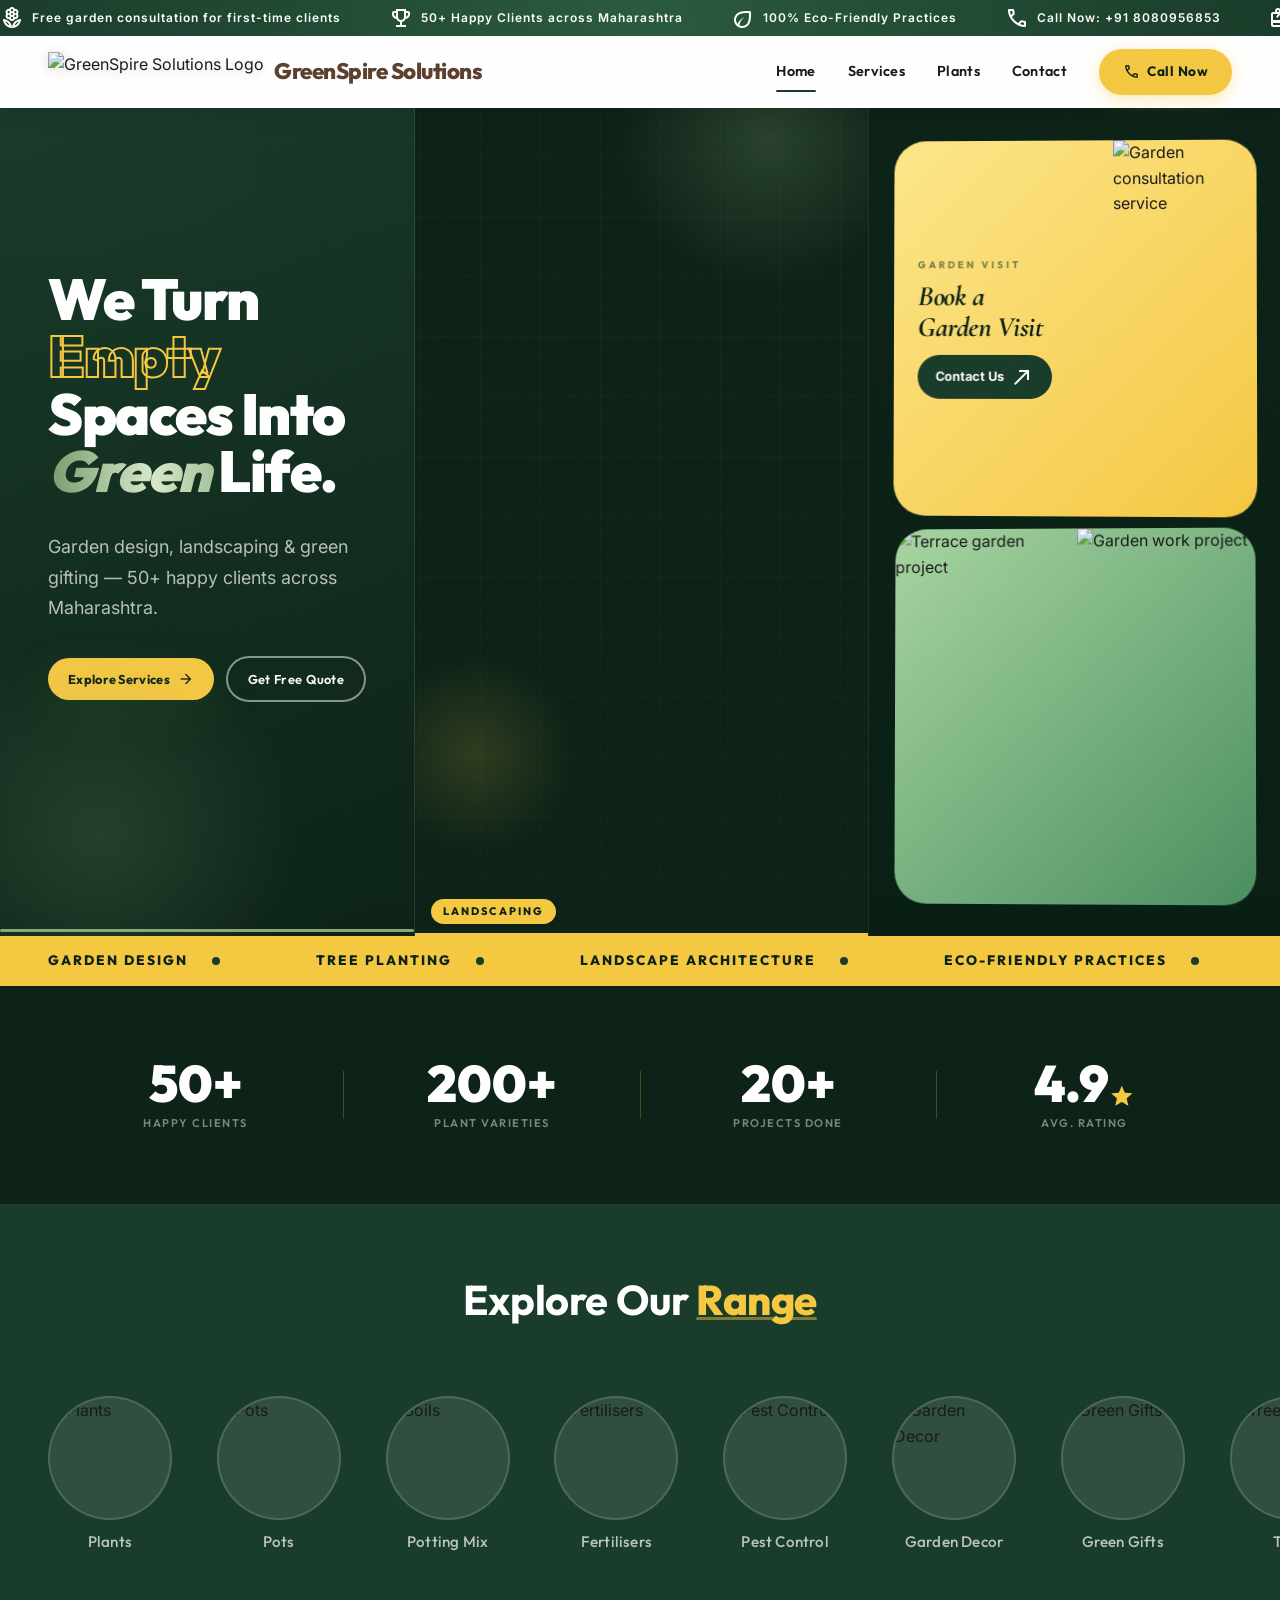
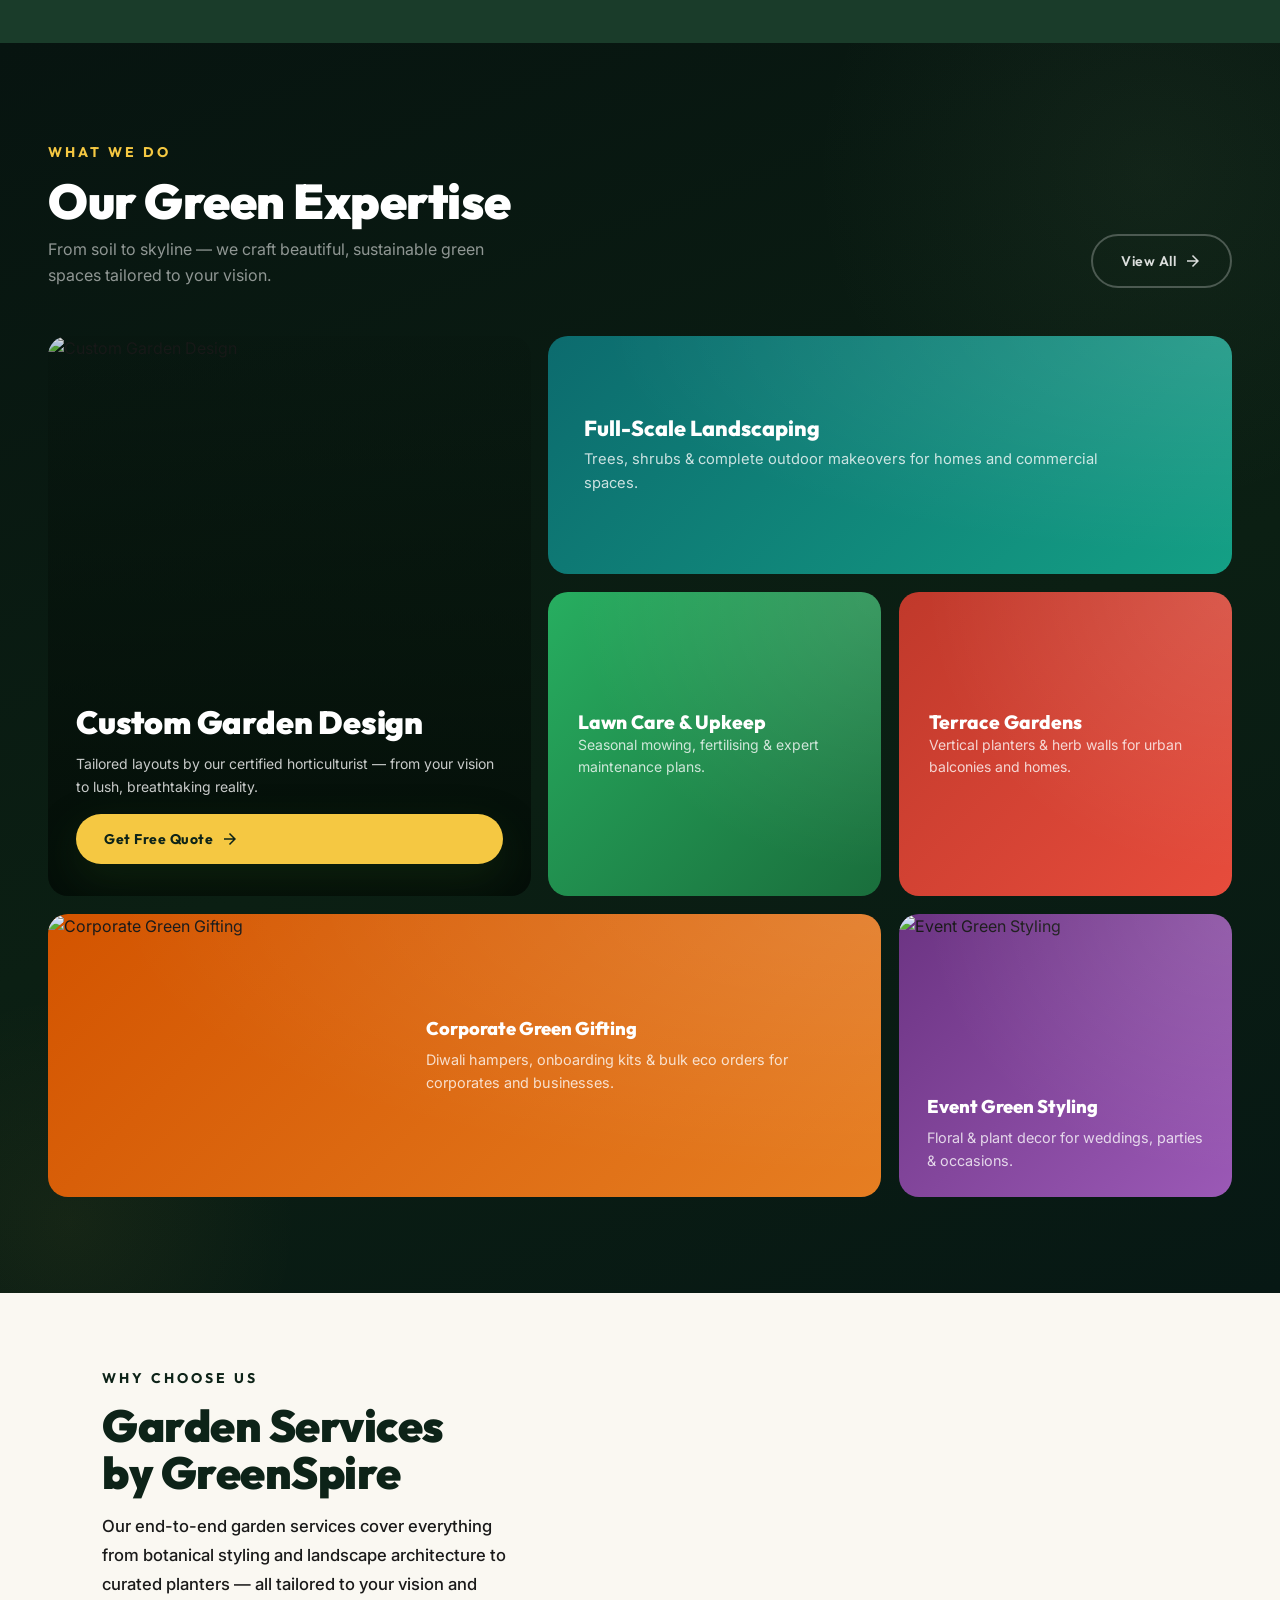
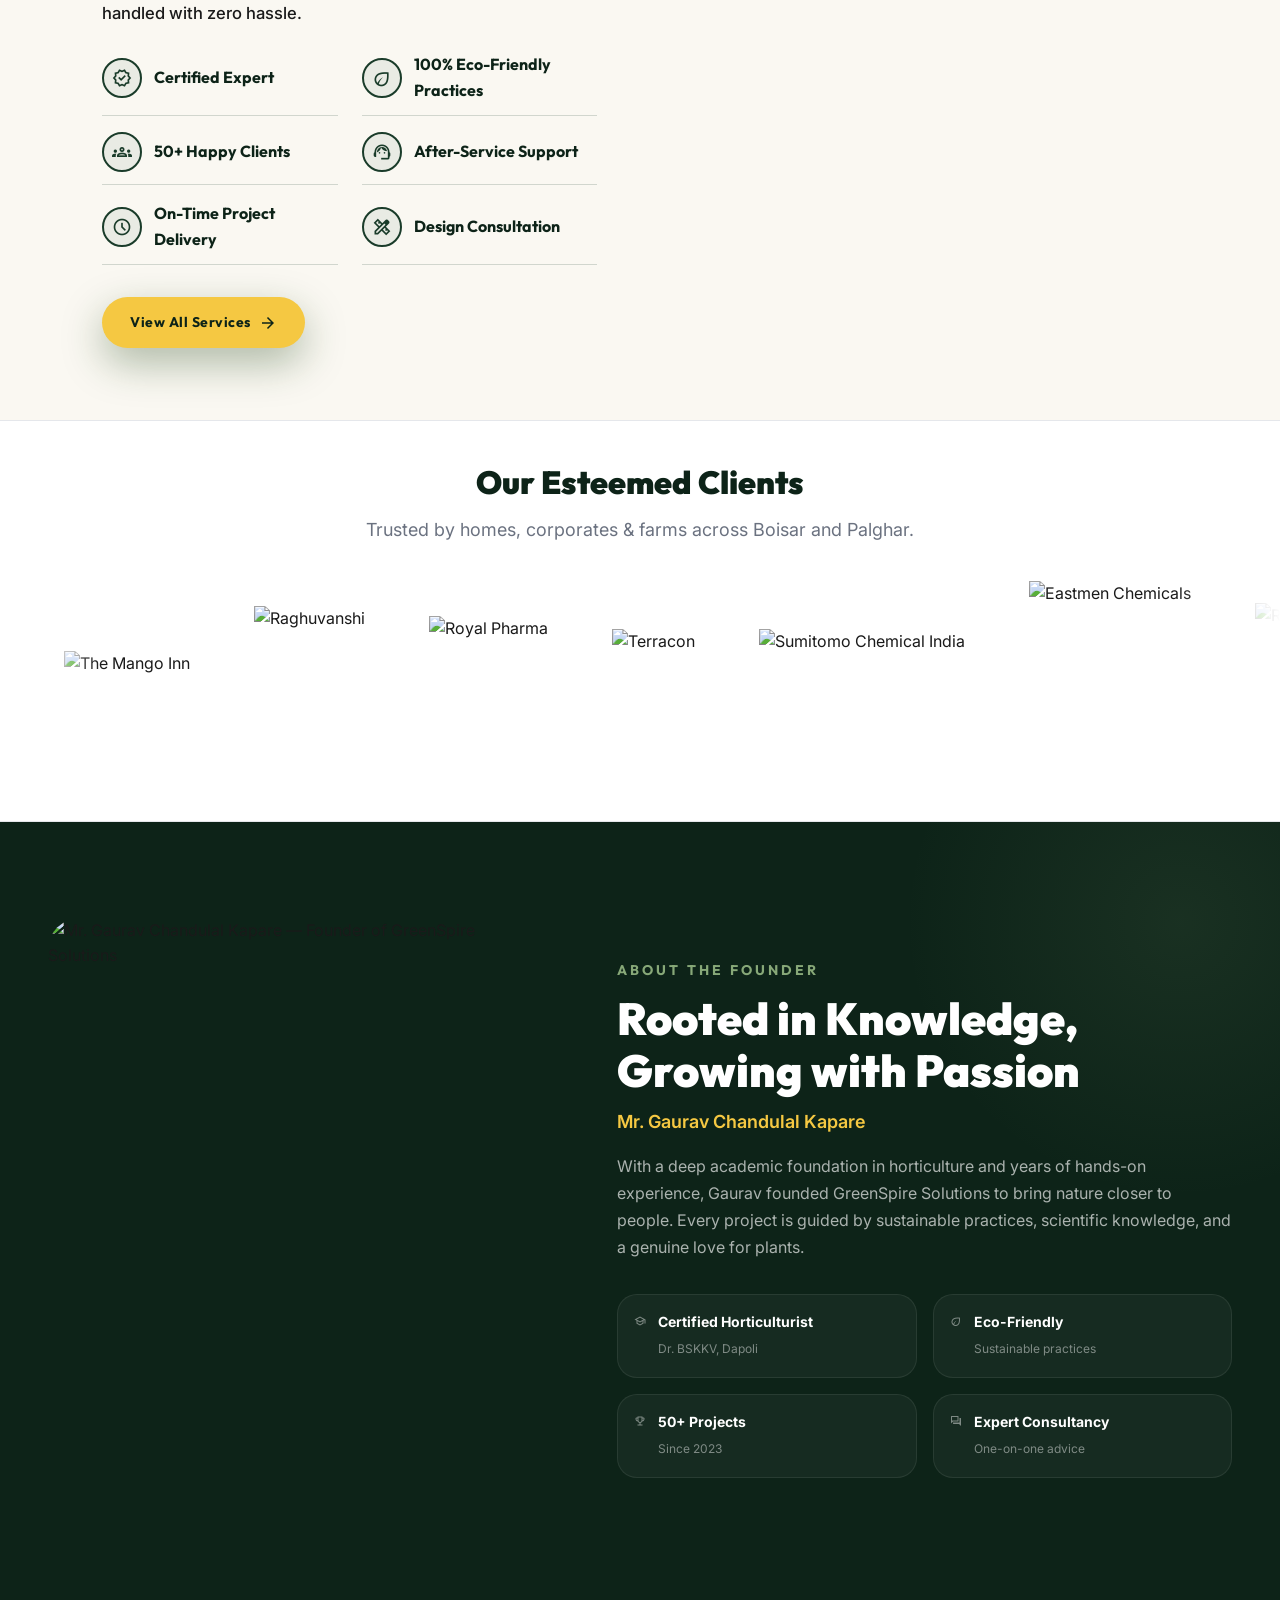
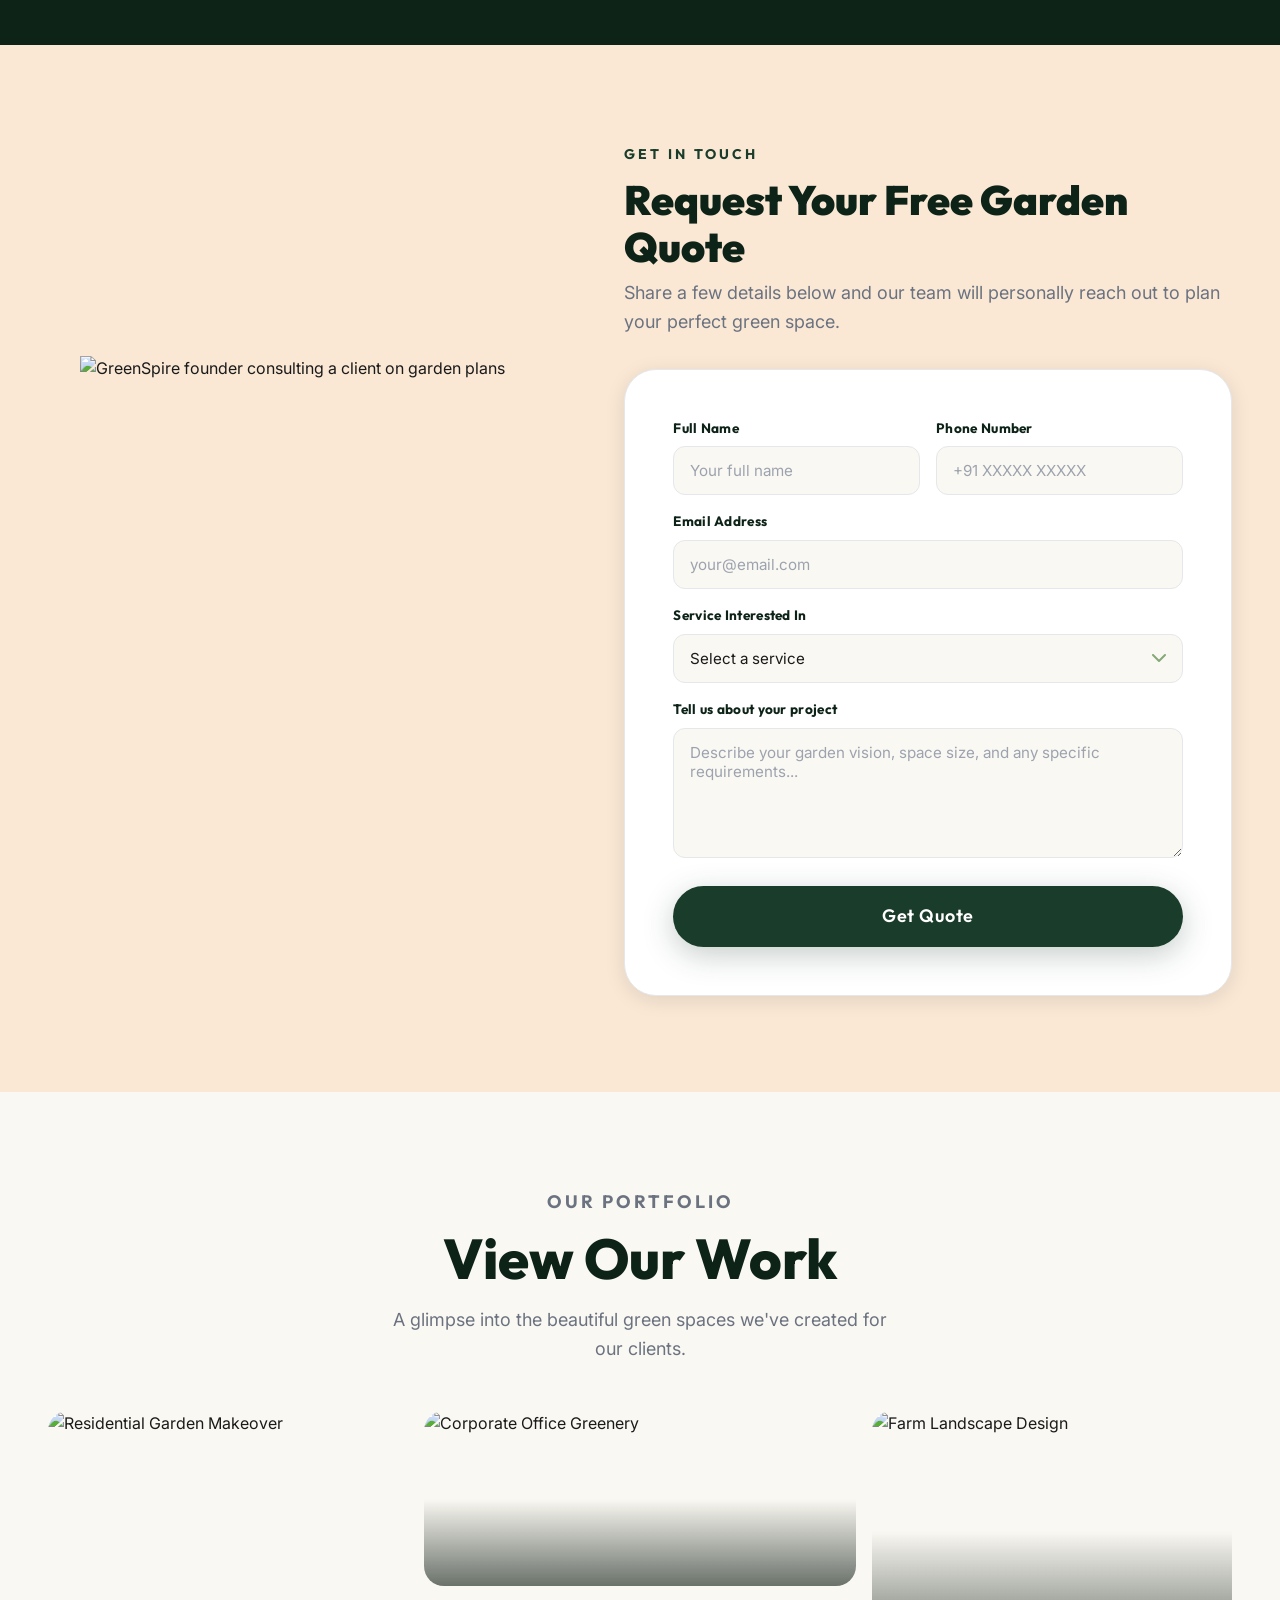
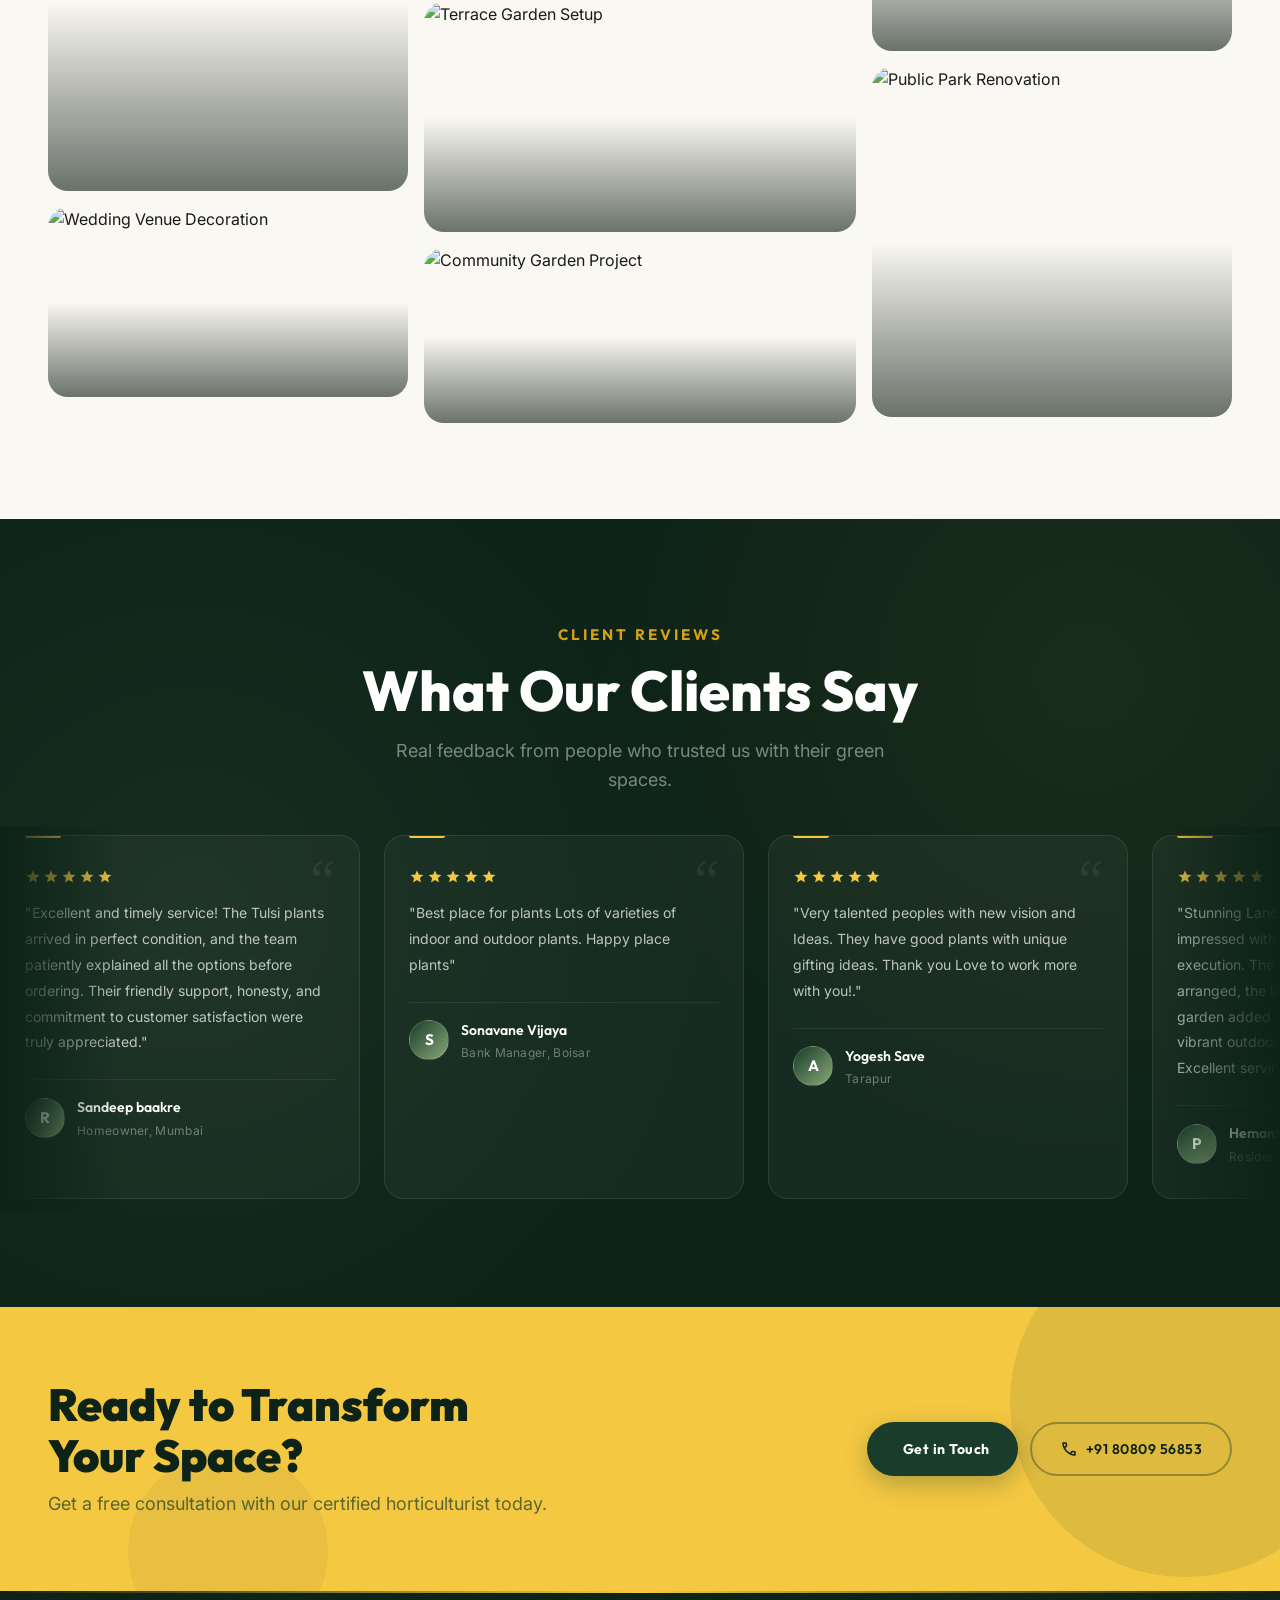
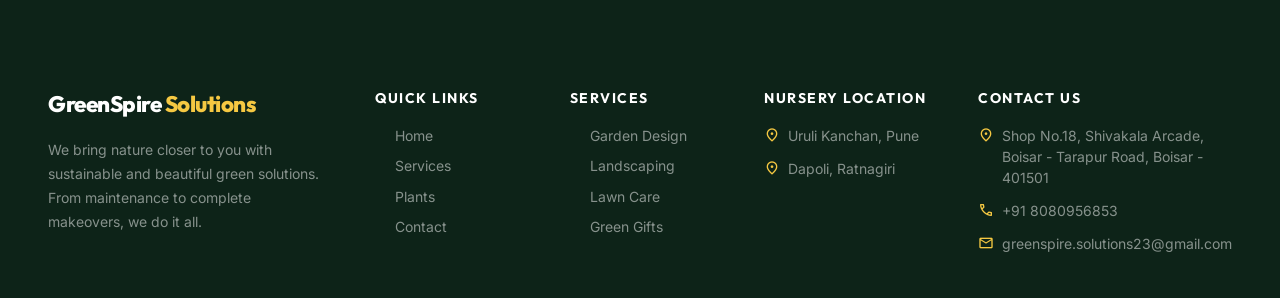
==== index.html @ 1b66a0bf "deplot stage" ====
<!DOCTYPE html>
<html lang="en">

<head>
  <meta charset="UTF-8">
  <meta name="viewport" content="width=device-width, initial-scale=1.0">
  <meta name="description"
    content="GreenSpire Solutions — Professional landscaping, tree planting, and garden development services in Boisar. Transform your space with nature.">
  <title>GreenSpire Solutions — Landscaping &amp; Garden Development</title>

  <link rel="canonical" href="https://greenspiresolutions.co.in/">
  
  <!-- Favicon -->
  <link rel="icon" type="image/png" href="https://ik.imagekit.io/greenspire/GreenSpire%20Solutions%20/logo.png">

  <!-- Open Graph -->
  <meta property="og:type" content="website">
  <meta property="og:title" content="GreenSpire Solutions — Landscaping &amp; Garden Development">
  <meta property="og:description" content="Professional landscaping, tree planting, and garden development services in Boisar.">
  <meta property="og:image" content="https://ik.imagekit.io/greenspire/images/hero1.webp?updatedAt=1776152728259">
  <meta property="og:url" content="https://greenspiresolutions.co.in/">
  <meta name="twitter:card" content="summary_large_image">

  <!-- Fonts -->
  <link rel="preconnect" href="https://fonts.googleapis.com">
  <link rel="preconnect" href="https://fonts.gstatic.com" crossorigin>
  <!-- Preload critical font subset -->
  <link rel="preload" href="https://fonts.gstatic.com/s/outfit/v11/QGYvz_MVcBeNP4NjuGObqx1XmO1I4TC1C4G-EiAou6Y.woff2" as="font" type="font/woff2" crossorigin>
  <link href="https://fonts.googleapis.com/css2?family=Cormorant+Garamond:ital,wght@0,400;0,600;0,700;1,400&family=Inter:wght@300;400;500;600;700&family=Outfit:wght@400;500;600;700;800;900&family=Playfair+Display:ital,wght@0,400;0,700;1,400&family=Unbounded:wght@700;800;900&display=swap" rel="stylesheet">
  <link rel="stylesheet" href="https://fonts.googleapis.com/css2?family=Material+Symbols+Outlined:opsz,wght,FILL,GRAD@20..48,100..700,0..1,-50..200&display=swap" />
  <!-- Preload hero image for LCP -->
  <link rel="preload" as="image" href="https://ik.imagekit.io/greenspire/images/hero1.webp?updatedAt=1776152728259" fetchpriority="high">
  <link rel="stylesheet" href="https://cdnjs.cloudflare.com/ajax/libs/font-awesome/6.5.0/css/all.min.css">

  <!-- Styles -->
  <link rel="stylesheet" href="style/global.css">
  <link rel="stylesheet" href="style/header.css">
  <link rel="stylesheet" href="style/footer.css">
  <link rel="stylesheet" href="style/home.css">
</head>

<body>

  <!-- ═══════ PAGE LOADER ═══════ -->
  <div class="page-loader" id="pageLoader" aria-hidden="true">
    <img class="loader-image" src="https://ik.imagekit.io/greenspire/GreenSpire%20Solutions%20/logo.png" alt="GreenSpire logo">
    <div class="loader-logo">GreenSpire<span> Solutions</span></div>
  </div>


  <!-- ═══════ ANNOUNCEMENT BAR ═══════ -->
  <div class="announcement-bar" aria-label="Announcement">
    <div class="ann-inner">
      <span><span class="material-symbols-outlined">local_florist</span> Free garden consultation for first-time clients</span>
      <span><span class="material-symbols-outlined">emoji_events</span> 50+ Happy Clients across Maharashtra</span>
      <span><span class="material-symbols-outlined">eco</span> 100% Eco-Friendly Practices</span>
      <span><span class="material-symbols-outlined">call</span> Call Now: +91 8080956853</span>
      <span><span class="material-symbols-outlined">card_giftcard</span> Corporate Green Gifting Available</span>
      <!-- duplicate for seamless loop -->
      <span><span class="material-symbols-outlined">local_florist</span> Free garden consultation for first-time clients</span>
      <span><span class="material-symbols-outlined">emoji_events</span> 50+ Happy Clients across Maharashtra</span>
      <span><span class="material-symbols-outlined">eco</span> 100% Eco-Friendly Practices</span>
      <span><span class="material-symbols-outlined">call</span> Call Now: +91 8080956853</span>
      <span><span class="material-symbols-outlined">card_giftcard</span> Corporate Green Gifting Available</span>
    </div>
  </div>

  <!-- ═══════ NAVBAR ═══════ -->
  <nav class="navbar navbar--white" id="navbar" role="navigation" aria-label="Main Navigation">
    <div class="container">
      <a href="index.html" class="nav-logo" aria-label="GreenSpire Home">
        <img src="https://ik.imagekit.io/greenspire/GreenSpire%20Solutions%20/logo.png"
          alt="GreenSpire Solutions Logo" class="nav-logo-img">
        <span class="nav-logo-text">GreenSpire Solutions</span>
      </a>

      <div class="nav-links" id="navLinks">
        <a href="index.html">Home</a>
        <a href="services.html">Services</a>
        <a href="plants.html">Plants</a>
        <a href="contact.html">Contact</a>
        <a href="tel:+918080956853" class="btn btn--primary nav-cta" id="navCallCta">
          <span class="material-symbols-outlined">call</span> Call Now
        </a>
      </div>

      <button class="nav-hamburger" id="navHamburger" aria-label="Toggle mobile menu" aria-expanded="false">
        <span></span><span></span><span></span>
      </button>
    </div>
  </nav>
  <div class="nav-overlay" id="navOverlay" aria-hidden="true"></div>

  <!-- ═══════════════════════════════════════
       HERO — 3-PANEL 
       ═══════════════════════════════════════ -->
  <section class="hero-editorial" id="hero" aria-label="Hero section">

    <!-- Panel 1: Content -->
    <div class="hero-panel hero-panel--dark">
      <div class="hero-panel-inner">

        <h1 class="hero-display-title">
          We Turn<br>
          <span class="title-outline">Empty</span><br>
          Spaces Into<br>
          <em>Green</em> Life.
        </h1>

        <p class="hero-desc-v2">
          Garden design, landscaping &amp; green gifting —
          50+ happy clients across Maharashtra.
        </p>

        <div class="hero-ctas-v2">
          <a href="services.html" class="btn btn--amber-solid btn--sm" id="heroExploreCta">
            Explore Services <span class="material-symbols-outlined">arrow_forward</span>
          </a>
          <a href="#get-quote" class="btn btn--ghost-white btn--sm" id="heroQuoteCta">Get Free Quote</a>
        </div>

      </div>
    </div>

    <!-- Panel 2: Hero Slideshow -->
    <div class="hero-panel hero-panel--center">
      <div class="hero-slideshow" id="heroSlideshow">

        <div class="hero-slide hero-slide--active">
          <img src="https://ik.imagekit.io/greenspire/images/hero1.webp?updatedAt=1776152728259"
            alt="GreenSpire landscaping project" fetchpriority="high">
          <div class="slide-caption">
            <span class="slide-tag">Landscaping</span>
          </div>
        </div>

        <div class="hero-slide">
          <img src="https://ik.imagekit.io/greenspire/images/hero2.webp?updatedAt=1776152728259"
            alt="GreenSpire garden design" loading="lazy">
          <div class="slide-caption">
            <span class="slide-tag">Garden Design</span>
          </div>
        </div>

        <div class="hero-slide">
          <img src="https://ik.imagekit.io/greenspire/images/service1.webp?updatedAt=1776152736994"
            alt="GreenSpire terrace garden" loading="lazy">
          <div class="slide-caption">
            <span class="slide-tag">Terrace Garden</span>
          </div>
        </div>

        <!-- Slide Progress Bar -->
        <div class="slide-progress" aria-hidden="true">
          <div class="slide-progress-bar" id="slideProgressBar"></div>
        </div>

      </div>
      <div class="hero-blob-1" aria-hidden="true"></div>
      <div class="hero-blob-2" aria-hidden="true"></div>
    </div>

    <!-- Panel 3: Cards -->
    <div class="hero-panel hero-panel--right">

      <div class="hero-right-card hero-right-card--amber">
        <div class="right-card-body">
          <h3>Book a <br>Garden Visit</h3>
          <a href="contact.html" class="right-card-btn" id="heroBookBtn">
            Contact Us <span class="material-symbols-outlined">north_east</span>
          </a>
        </div>
        <div class="right-card-media">
          <img src="https://ik.imagekit.io/greenspire/GreenSpire%20Solutions%20/home/hero2.avif"
            loading="lazy" alt="Garden consultation service">
        </div>
      </div>

      <div class="hero-right-card hero-right-card--mint">
        <div class="right-card-media">
          <img src="https://ik.imagekit.io/greenspire/GreenSpire%20Solutions%20/home/hero3.avif"
            loading="lazy" alt="Terrace garden project">
        </div>
        <div class="right-card-media">
          <img src="https://ik.imagekit.io/greenspire/GreenSpire%20Solutions%20/home/hero4.avif"
            loading="lazy" alt="Garden work project">
        </div>
      </div>

    </div>



  </section>

  <!-- ═══════════════════════════════════════
       AMBER TICKER STRIP
       ═══════════════════════════════════════ -->
  <div class="marquee-ticker" aria-hidden="true">
    <div class="marquee-ticker-inner">
      <!-- Set 1 -->
      <div class="ticker-item">Garden Design <span class="ticker-dot"></span></div>
      <div class="ticker-item">Tree Planting <span class="ticker-dot"></span></div>
      <div class="ticker-item">Landscape Architecture <span class="ticker-dot"></span></div>
      <div class="ticker-item">Eco-Friendly Practices <span class="ticker-dot"></span></div>
      <div class="ticker-item">Green Corporate Gifting <span class="ticker-dot"></span></div>
      <div class="ticker-item">4.9 Star Rated Service <span class="ticker-dot"></span></div>
      <div class="ticker-item">500+ Happy Clients <span class="ticker-dot"></span></div>
      <div class="ticker-item">Lawn Care &amp; Maintenance <span class="ticker-dot"></span></div>
      <!-- Set 2 (duplicate) -->
      <div class="ticker-item">Garden Design <span class="ticker-dot"></span></div>
      <div class="ticker-item">Tree Planting <span class="ticker-dot"></span></div>
      <div class="ticker-item">Landscape Architecture <span class="ticker-dot"></span></div>
      <div class="ticker-item">Eco-Friendly Practices <span class="ticker-dot"></span></div>
      <div class="ticker-item">Green Corporate Gifting <span class="ticker-dot"></span></div>
      <div class="ticker-item">4.9 Star Rated Service <span class="ticker-dot"></span></div>
      <div class="ticker-item">500+ Happy Clients <span class="ticker-dot"></span></div>
      <div class="ticker-item">Lawn Care &amp; Maintenance <span class="ticker-dot"></span></div>
    </div>
  </div>

  <!-- ═══════════════════════════════════════
       STATS BAR
       ═══════════════════════════════════════ -->
  <section class="stats-bar-v2" aria-label="Statistics">
    <div class="container">
      <div class="stats-grid-v2">
        <div class="stat-v2 reveal">
          <p class="stat-num-v2"><span class="counter" data-target="50">0</span>+</p>
          <p class="stat-lbl-v2">Happy Clients</p>
        </div>
        <div class="stat-divider-v2" aria-hidden="true"></div>
        <div class="stat-v2 reveal">
          <p class="stat-num-v2"><span class="counter" data-target="200">0</span>+</p>
          <p class="stat-lbl-v2">Plant Varieties</p>
        </div>
        <div class="stat-divider-v2" aria-hidden="true"></div>
        <div class="stat-v2 reveal">
          <p class="stat-num-v2"><span class="counter" data-target="20">0</span>+</p>
          <p class="stat-lbl-v2">Projects Done</p>
        </div>
        <div class="stat-divider-v2" aria-hidden="true"></div>
        <div class="stat-v2 reveal">
          <p class="stat-num-v2">4.9<span style="font-size:1.6rem" aria-hidden="true"><span class="material-symbols-outlined">star</span></span></p>
          <p class="stat-lbl-v2">Avg. Rating</p>
        </div>
      </div>
    </div>
  </section>

  <!-- ═══════════════════════════════════════
       CATEGORIES SCROLL STRIP
       ═══════════════════════════════════════ -->
  <section class="categories-section" id="categories" aria-label="Our Categories">
    <div class="container">
      <h2 class="categories-main-title">
        Explore Our <span class="cat-title-accent">Range</span>
      </h2>
    </div>

    <div class="categories-scroll-wrapper">
      <button class="cat-nav-btn cat-nav-btn--prev" id="catPrev" aria-label="Scroll left">
        <span class="material-symbols-outlined">chevron_left</span>
      </button>

      <div class="categories-scroll" id="categoriesScroll">

        <div class="cat-pill">
          <div class="cat-icon">
            <img src="https://ik.imagekit.io/greenspire/GreenSpire%20Solutions%20/home/Peace_Lily.webp" alt="Plants" loading="lazy">
          </div>
          <span class="cat-name">Plants</span>
        </div>

        <div class="cat-pill">
          <div class="cat-icon">
            <img src="https://ik.imagekit.io/greenspire/GreenSpire%20Solutions%20/home/pots.avif" alt="Pots" loading="lazy">
          </div>
          <span class="cat-name">Pots</span>
        </div>

        <div class="cat-pill">
          <div class="cat-icon">
            <img src="https://ik.imagekit.io/greenspire/GreenSpire%20Solutions%20/home/potting%20mix.png" alt="Soils" loading="lazy">
          </div>
          <span class="cat-name">Potting Mix</span>
        </div>

        <div class="cat-pill">
          <div class="cat-icon">
            <img src="https://ik.imagekit.io/greenspire/GreenSpire%20Solutions%20/home/fertiliser.avif" alt="Fertilisers" loading="lazy">
          </div>
          <span class="cat-name">Fertilisers</span>
        </div>

        <div class="cat-pill">
          <div class="cat-icon">
            <img src="https://ik.imagekit.io/greenspire/GreenSpire%20Solutions%20/home/pestcontrol.avif" alt="Pest Control" loading="lazy">
          </div>
          <span class="cat-name">Pest Control</span>
        </div>

        <div class="cat-pill">
          <div class="cat-icon">
            <img src="https://ik.imagekit.io/greenspire/GreenSpire%20Solutions%20/home/gardendecor.avif" alt="Garden Decor" loading="lazy">
          </div>
          <span class="cat-name">Garden Decor</span>
        </div>

        <div class="cat-pill">
          <div class="cat-icon">
            <img src="https://ik.imagekit.io/greenspire/GreenSpire%20Solutions%20/home/greengifts.avif" alt="Green Gifts" loading="lazy">
          </div>
          <span class="cat-name">Green Gifts</span>
        </div>

        <div class="cat-pill">
          <div class="cat-icon">
            <img src="https://ik.imagekit.io/greenspire/GreenSpire%20Solutions%20/home/trees.avif" alt="Trees" loading="lazy">
          </div>
          <span class="cat-name">Trees</span>
        </div>

      </div><!-- /categories-scroll -->

      <button class="cat-nav-btn cat-nav-btn--next" id="catNext" aria-label="Scroll right">
        <span class="material-symbols-outlined">chevron_right</span>
      </button>
    </div><!-- /categories-scroll-wrapper -->
  </section>


  <!-- ═══════════════════════════════════════
       SERVICES — WHAT WE DO (REDESIGN)
       ═══════════════════════════════════════ -->
  <section class="section wwd-section" id="services-preview" aria-label="Our Services">
    <div class="container">

      <div class="wwd-header reveal">
        <div class="wwd-header-left">
          <p class="section-label wwd-label">What We Do</p>
          <h2 class="wwd-title">Our Green Expertise</h2>
          <p class="wwd-subtitle">From soil to skyline — we craft beautiful, sustainable green spaces tailored to your vision.</p>
        </div>
        <a href="services.html" class="btn btn--outline wwd-view-all" id="svcViewAll">
          View All <span class="material-symbols-outlined">arrow_forward</span>
        </a>
      </div>

      <div class="wwd-grid">

        <!-- FEATURED: Custom Garden Design (col 1, spans 2 rows) -->
        <div class="wwd-card wwd-featured reveal">
          <img src="https://ik.imagekit.io/greenspire/images/service1.webp?updatedAt=1776152736994" loading="lazy" alt="Custom Garden Design">
          <div class="wwd-featured-overlay"></div>
          <div class="wwd-featured-body">
            <h3>Custom Garden Design</h3>
            <p>Tailored layouts by our certified horticulturist — from your vision to lush, breathtaking reality.</p>
            <a href="#get-quote" class="btn btn--amber-solid" id="svcFeatureCta">
              Get Free Quote <span class="material-symbols-outlined">arrow_forward</span>
            </a>
          </div>
        </div>

        <!-- TEAL: Full-Scale Landscaping (spans col 2–3, row 1) -->
        <div class="wwd-card wwd-wide-top wwd-card--teal reveal">
          <div class="wwd-wide-text">
            <h4>Full-Scale Landscaping</h4>
            <p>Trees, shrubs & complete outdoor makeovers for homes and commercial spaces.</p>
          </div>
        </div>

        <!-- LIME: Lawn Care (col 2, row 2) -->
        <div class="wwd-card wwd-small-card wwd-card--lime reveal">
          <div class="wwd-small-text">
            <h4>Lawn Care &amp; Upkeep</h4>
            <p>Seasonal mowing, fertilising &amp; expert maintenance plans.</p>
          </div>
        </div>

        <!-- CORAL: Terrace Gardens (col 3, row 2) -->
        <div class="wwd-card wwd-small-card wwd-card--coral reveal">
          <div class="wwd-small-text">
            <h4>Terrace Gardens</h4>
            <p>Vertical planters &amp; herb walls for urban balconies and homes.</p>
          </div>
        </div>

        <div class="wwd-card wwd-img-card wwd-card--amber wwd-img-amber reveal">
          <div class="wwd-img-card-photo">
            <img src="https://ik.imagekit.io/greenspire/GreenSpire%20Solutions%20/home/greengifts.avif" loading="lazy" alt="Corporate Green Gifting">
          </div>
          <div class="wwd-img-card-body">
            <h4>Corporate Green Gifting</h4>
            <p>Diwali hampers, onboarding kits &amp; bulk eco orders for corporates and businesses.</p>
          </div>
        </div>

        <!-- PURPLE: Event Green Styling (col 3, row 3) -->
        <div class="wwd-card wwd-img-card wwd-img-purple wwd-card--purple reveal">
          <div class="wwd-img-card-photo">
            <img src="https://ik.imagekit.io/greenspire/GreenSpire%20Solutions%20/plants/event.avif?updatedAt=1782725257037" loading="lazy" alt="Event Green Styling">
          </div>
          <div class="wwd-img-card-body">
            <h4>Event Green Styling</h4>
            <p>Floral &amp; plant decor for weddings, parties &amp; occasions.</p>
          </div>
        </div>

      </div>
    </div>
  </section>



 
  <!-- ═══════════════════════════════════════
       WHY GREENSPIRE — SPLIT PANEL
       ═══════════════════════════════════════ -->
 <section class="why-section" id="why" aria-label="Why Choose GreenSpire">
    <div class="why-mobile-bg" aria-hidden="true"></div>
    <div class="container">
      <div class="why-content reveal-left">
        <p class="section-label">Why Choose Us</p>
        <h2>Garden Services<br>by GreenSpire</h2>
        <p class="why-desc">
          Our end-to-end garden services cover everything from botanical styling and
          landscape architecture to curated planters — all tailored to your vision
          and handled with zero hassle.
        </p>
        <div class="why-points">
  <div class="why-point">
    <span class="why-point-icon material-symbols-outlined">verified</span>
    <span>Certified Expert</span>
  </div>
  <div class="why-point">
    <span class="why-point-icon material-symbols-outlined">eco</span>
    <span>100% Eco-Friendly Practices</span>
  </div>
  <div class="why-point">
    <span class="why-point-icon material-symbols-outlined">groups</span>
    <span>50+ Happy Clients</span>
  </div>
  <div class="why-point">
    <span class="why-point-icon material-symbols-outlined">support_agent</span>
    <span>After-Service Support</span>
  </div>
  <div class="why-point">
    <span class="why-point-icon material-symbols-outlined">schedule</span>
    <span>On-Time Project Delivery</span>
  </div>
  <div class="why-point">
    <span class="why-point-icon material-symbols-outlined">design_services</span>
    <span>Design Consultation</span>
  </div>
</div>
        <a href="services.html" class="btn btn--amber-solid" id="whyViewServices">
          View All Services <span class="material-symbols-outlined">arrow_forward</span>
        </a>
      </div>
    </div>
</section>

 <!-- ═══════════════════════════════════════
     BRANDS 
     ═══════════════════════════════════════ -->
<div class="brands-strip" id="brands" aria-label="Trusted by leading brands">
  <div class="brands-label">Our Esteemed Clients</div>
  <p class="brands-desc">Trusted by homes, corporates &amp; farms across Boisar and Palghar.</p>
  <div class="brands-marquee-wrap">
    <div class="brands-marquee-track">
      <!-- Set 1 -->
      <div class="brand-item"><img src="https://ik.imagekit.io/greenspire/GreenSpire%20Solutions%20/home/resonance.png" loading="lazy" alt="The Mango Inn"></div>
      <div class="brand-item"><img src="https://ik.imagekit.io/greenspire/GreenSpire%20Solutions%20/home/royalpharma.png" loading="lazy" alt="Raghuvanshi"></div>
      <div class="brand-item"><img src="https://ik.imagekit.io/greenspire/GreenSpire%20Solutions%20/home/eastmen.png" loading="lazy" alt="Royal Pharma"></div>
      <div class="brand-item"><img src="https://ik.imagekit.io/greenspire/GreenSpire%20Solutions%20/home/earth.png" loading="lazy" alt="Terracon"></div>
      <div class="brand-item"><img src="https://ik.imagekit.io/greenspire/GreenSpire%20Solutions%20/home/terracon.png" loading="lazy" alt="Sumitomo Chemical India"></div>
      <div class="brand-item"><img src="https://ik.imagekit.io/greenspire/GreenSpire%20Solutions%20/home/sumitomo.png" loading="lazy" alt="Eastmen Chemicals"></div>
      <div class="brand-item"><img src="https://ik.imagekit.io/greenspire/GreenSpire%20Solutions%20/home/mangoin.png" loading="lazy" alt="Royal Pharma"></div>
      <div class="brand-item"><img src="https://ik.imagekit.io/greenspire/GreenSpire%20Solutions%20/home/raghuvanshi.png" loading="lazy" alt="The Mango Inn"></div>
      <!-- Set 2 — duplicate for seamless loop -->
      <div class="brand-item" aria-hidden="true"><img src="https://ik.imagekit.io/greenspire/GreenSpire%20Solutions%20/home/resonance.png" loading="lazy" alt="The Mango Inn"></div>
      <div class="brand-item" aria-hidden="true"><img src="https://ik.imagekit.io/greenspire/GreenSpire%20Solutions%20/home/royalpharma.png" loading="lazy" alt="Raghuvanshi"></div>
      <div class="brand-item" aria-hidden="true"><img src="https://ik.imagekit.io/greenspire/GreenSpire%20Solutions%20/home/eastmen.png" loading="lazy" alt="Royal Pharma"></div>
      <div class="brand-item" aria-hidden="true"><img src="https://ik.imagekit.io/greenspire/GreenSpire%20Solutions%20/home/earth.png" loading="lazy" alt="Terracon"></div>
      <div class="brand-item" aria-hidden="true"><img src="https://ik.imagekit.io/greenspire/GreenSpire%20Solutions%20/home/terracon.png" loading="lazy" alt="Sumitomo Chemical India"></div>
      <div class="brand-item" aria-hidden="true"><img src="https://ik.imagekit.io/greenspire/GreenSpire%20Solutions%20/home/sumitomo.png" loading="lazy" alt="Eastmen Chemicals"></div>
      <div class="brand-item" aria-hidden="true"><img src="https://ik.imagekit.io/greenspire/GreenSpire%20Solutions%20/home/mangoin.png" loading="lazy" alt="Royal Pharma"></div>
      <div class="brand-item" aria-hidden="true"><img src="https://ik.imagekit.io/greenspire/GreenSpire%20Solutions%20/home/raghuvanshi.png" loading="lazy" alt="The Mango Inn"></div>
    </div>
  </div>
</div>

  <!-- ═══════════════════════════════════════
       ABOUT FOUNDER
       ═══════════════════════════════════════ -->
  <section class="section about-v2" id="about" aria-label="About Founder">
    <div class="container">
      <div class="about-v2-grid">
        <div class="about-v2-img reveal-left">
          <img src="https://ik.imagekit.io/greenspire/images/about.webp?updatedAt=1776152697371"
            loading="lazy" alt="Mr. Gaurav Chandulal Kapare — Founder of GreenSpire Solutions">
        </div>
        <div class="about-v2-content reveal-right">
          <p class="section-label">About The Founder</p>
          <h2>Rooted in Knowledge,<br>Growing with Passion</h2>
          <p class="about-owner-name">Mr. Gaurav Chandulal Kapare</p>
          <p>
            With a deep academic foundation in horticulture and years of hands-on experience,
            Gaurav founded GreenSpire Solutions to bring nature closer to people. Every project
            is guided by sustainable practices, scientific knowledge, and a genuine love for plants.
          </p>
          <div class="about-v2-features">
            <div class="av2-feat">
              <span class="av2-feat-icon"><span class="material-symbols-outlined">school</span></span>
              <div><strong>Certified Horticulturist</strong><span>Dr. BSKKV, Dapoli</span></div>
            </div>
            <div class="av2-feat">
              <span class="av2-feat-icon"><span class="material-symbols-outlined">eco</span></span>
              <div><strong>Eco-Friendly</strong><span>Sustainable practices</span></div>
            </div>
            <div class="av2-feat">
              <span class="av2-feat-icon"><span class="material-symbols-outlined">emoji_events</span></span>
              <div><strong>50+ Projects</strong><span>Since 2023</span></div>
            </div>
            <div class="av2-feat">
              <span class="av2-feat-icon"><span class="material-symbols-outlined">forum</span></span>
              <div><strong>Expert Consultancy</strong><span>One-on-one advice</span></div>
            </div>
          </div>
        </div>
      </div>
    </div>
  </section>

  <!-- ═══════════════════════════════════════
       GET A FREE QUOTE — NETLIFY FORM
       ═══════════════════════════════════════ -->
  <section class="section quote-section" id="get-quote" aria-label="Request a Free Quote">
    <div class="container">
      <div class="quote-grid">

        <!-- Rotating image panel — cycles through 7 photos automatically, one every 1s, controlled by JS (see main.js) -->
        <div class="quote-gallery reveal-left">
          <div class="quote-panel" id="quoteGallery">
            <div class="quote-slide is-active">
              <img src="https://ik.imagekit.io/greenspire/images/one.webp?updatedAt=1782052740374"
                loading="lazy" alt="Mr. Gaurav Kapare personally handing over a potted plant to a client">
            </div>
            <div class="quote-slide">
              <img src="https://ik.imagekit.io/greenspire/images/two.webp?updatedAt=1782052781581"
                loading="lazy" alt="GreenSpire founder consulting a client on garden plans">
            </div>
            <div class="quote-slide">
              <img src="https://ik.imagekit.io/greenspire/images/three.webp?updatedAt=1782052802278"
                loading="lazy" alt="A freshly completed GreenSpire garden, ready for handover">
            </div>
            <div class="quote-slide">
              <img src="https://ik.imagekit.io/greenspire/images/four.webp?updatedAt=1782052720639"
                loading="lazy" alt="GreenSpire garden project">
            </div>
            <div class="quote-slide">
              <img src="https://ik.imagekit.io/greenspire/images/five.webp?updatedAt=1782052824458"
                loading="lazy" alt="GreenSpire garden project">
            </div>
            <div class="quote-slide">
              <img src="https://ik.imagekit.io/greenspire/images/six.webp?updatedAt=1782052865684"
                loading="lazy" alt="GreenSpire garden project">
            </div>
            <div class="quote-slide">
              <img src="https://ik.imagekit.io/greenspire/images/seven.webp?updatedAt=1782052760754"
                loading="lazy" alt="GreenSpire garden project">
            </div>
          </div>
        </div>


        <div class="quote-content reveal-right">
          <p class="section-label">Get In Touch</p>
          <h2>Request Your Free Garden Quote</h2>
          <p class="quote-form-sub">Share a few details below and our team will personally reach out to plan your perfect green space.</p>

          <div id="quoteFormWrap">
            <form name="quote" method="POST" id="quoteForm" data-netlify="true" netlify-honeypot="bot-field">
              <input type="hidden" name="form-name" value="quote">

              <!-- Honeypot — hidden from humans, traps bots -->
              <p class="qf-hidden"><label>Don't fill this out: <input name="bot-field"></label></p>

              <div class="qf-row">
                <div class="qf-group qf-group--name">
                  <label for="qfName">Full Name</label>
                  <input type="text" id="qfName" name="name" placeholder="Your full name" required>
                </div>
                <div class="qf-group qf-group--phone">
                  <label for="qfPhone">Phone Number</label>
                  <input type="tel" id="qfPhone" name="phone" placeholder="+91 XXXXX XXXXX" required>
                </div>
              </div>

              <div class="qf-group qf-group--email">
                <label for="qfEmail">Email Address</label>
                <input type="email" id="qfEmail" name="email" placeholder="your@email.com" required>
              </div>

              <div class="qf-group qf-group--select">
                <label for="qfService">Service Interested In</label>
                <select id="qfService" name="service">
                  <option value="">Select a service</option>
                  <option value="Garden Design">Garden Design</option>
                  <option value="Planting &amp; Landscaping">Planting &amp; Landscaping</option>
                  <option value="Lawn Care">Lawn Care</option>
                  <option value="Irrigation Systems">Irrigation Systems</option>
                  <option value="Expert Maintenance">Expert Maintenance</option>
                  <option value="Corporate Green Gifts">Corporate Green Gifts</option>
                  <option value="Consultancy Services">Consultancy Services</option>
                  <option value="Other">Other</option>
                </select>
              </div>

              <div class="qf-group qf-group--message">
                <label for="qfMessage">Tell us about your project</label>
                <textarea id="qfMessage" name="message" placeholder="Describe your garden vision, space size, and any specific requirements..." required></textarea>
              </div>

              <button type="submit" class="btn btn--primary qf-submit" id="quoteSubmitBtn">
                Get Quote
              </button>
            </form>
          </div>

          <!-- Success state shown after submit -->
          <div class="qf-success" id="quoteFormSuccess">
            <div class="qf-success-icon">
              <span class="material-symbols-outlined">eco</span>
            </div>
            <h3>Thank You!</h3>
            <p>Your request has been planted 🌱 — Gaurav will get back to you within 24 hours.</p>
            <button class="btn btn--outline" id="quoteSendAnotherBtn">
              <span class="material-symbols-outlined">refresh</span> Send Another Request
            </button>
          </div>
        </div>

      </div>
    </div>
  </section>


  <!-- LET'S GO STRIP — removed -->

  <!-- ═══════════════════════════════════════
       PORTFOLIO / OUR WORK
       ═══════════════════════════════════════ -->
  <section class="section portfolio-section" id="portfolio" aria-label="Our Portfolio">
    <div class="container">
      <div class="section-header reveal">
        <p class="section-label">Our Portfolio</p>
        <h2>View Our Work</h2>
        <p>A glimpse into the beautiful green spaces we've created for our clients.</p>
      </div>

      <div class="portfolio-masonry" role="list">

        <!-- Column 1 -->
        <div class="pm-col pm-col--1">

          <div class="pm-item pm-item--tall reveal" role="listitem"
            data-images="https://ik.imagekit.io/greenspire/GreenSpire%20Solutions%20/home/projects/port3.1.avif,https://ik.imagekit.io/greenspire/GreenSpire%20Solutions%20/home/projects/port3.avif,https://ik.imagekit.io/greenspire/GreenSpire%20Solutions%20/home/projects/port3.2.avif">
            <img src="https://ik.imagekit.io/greenspire/GreenSpire%20Solutions%20/home/projects/port3.1.avif" loading="lazy" alt="Residential Garden Makeover">
            <div class="pm-overlay">
              <span class="pm-tag"><span class="material-symbols-outlined">yard</span> Hotel Gardening</span>
            </div>
          </div>

          <div class="pm-item pm-item--short reveal" role="listitem"
            data-images="https://ik.imagekit.io/greenspire/GreenSpire%20Solutions%20/home/projects/port5.avif,https://ik.imagekit.io/greenspire/GreenSpire%20Solutions%20/home/projects/port5.1.avif">
            <img src="https://ik.imagekit.io/greenspire/GreenSpire%20Solutions%20/home/projects/port5.avif" loading="lazy" alt="Wedding Venue Decoration">
            <div class="pm-overlay">
              <span class="pm-tag"><span class="material-symbols-outlined">celebration</span> Residential Garden</span>
            </div>
          </div>

        </div>

        <!-- Column 2 -->
        <div class="pm-col pm-col--2">

          <div class="pm-item pm-item--short reveal" role="listitem"
            data-images="https://ik.imagekit.io/greenspire/GreenSpire%20Solutions%20/home/projects/port2.2.avif, https://ik.imagekit.io/greenspire/GreenSpire%20Solutions%20/home/projects/port2.1.avif">
            <img src="https://ik.imagekit.io/greenspire/GreenSpire%20Solutions%20/home/projects/port2.1.avif" loading="lazy" alt="Corporate Office Greenery">
            <div class="pm-overlay">
              <span class="pm-tag"><span class="material-symbols-outlined">corporate_fare</span> Garden Design</span>
            </div>
          </div>

          <div class="pm-item pm-item--medium reveal" role="listitem"
            data-images="https://ik.imagekit.io/greenspire/GreenSpire%20Solutions%20/home/projects/port7.avif, https://ik.imagekit.io/greenspire/GreenSpire%20Solutions%20/home/projects/port7.1.avif">
            <img src="https://ik.imagekit.io/greenspire/GreenSpire%20Solutions%20/home/projects/port7.avif" loading="lazy" alt="Terrace Garden Setup">
            <div class="pm-overlay">
              <span class="pm-tag"><span class="material-symbols-outlined">roofing</span> Hottel</span>
            </div>
          </div>

          <div class="pm-item pm-item--short reveal" role="listitem"
            data-images="https://ik.imagekit.io/greenspire/GreenSpire%20Solutions%20/home/projects/port6.jpeg, https://ik.imagekit.io/greenspire/GreenSpire%20Solutions%20/home/projects/port6.1.avif">
            <img src="https://ik.imagekit.io/greenspire/GreenSpire%20Solutions%20/home/projects/port6.jpeg" loading="lazy" alt="Community Garden Project">
            <div class="pm-overlay">
              <span class="pm-tag"><span class="material-symbols-outlined">groups</span>Resort</span>
            </div>
          </div>

        </div>

        <!-- Column 3 -->
        <div class="pm-col pm-col--3">

          <div class="pm-item pm-item--medium reveal" role="listitem"
            data-images="https://ik.imagekit.io/greenspire/GreenSpire%20Solutions%20/home/projects/port1.avif">
            <img src="https://ik.imagekit.io/greenspire/GreenSpire%20Solutions%20/home/projects/port1.avif" loading="lazy" alt="Farm Landscape Design">
            <div class="pm-overlay">
              <span class="pm-tag"><span class="material-symbols-outlined">agriculture</span> Green wall</span>
            </div>
          </div>

          <div class="pm-item pm-item--tall reveal" role="listitem"
            data-images="https://ik.imagekit.io/greenspire/GreenSpire%20Solutions%20/home/projects/port4.2.avif,https://ik.imagekit.io/greenspire/GreenSpire%20Solutions%20/home/projects/port4.avif,">
            <img src="https://ik.imagekit.io/greenspire/GreenSpire%20Solutions%20/home/projects/port4.2.avif" loading="lazy" alt="Public Park Renovation">
            <div class="pm-overlay">
              <span class="pm-tag"><span class="material-symbols-outlined">park</span> Park Renovation</span>
            </div>
          </div>

        </div>

      </div><!-- /portfolio-masonry -->
    </div>
  </section>

  <!-- Lightbox — tap a portfolio photo to view it full-size together with its caption -->
  <div class="lightbox" id="lightbox" role="dialog" aria-modal="true" aria-label="Project photos">
    <button class="lightbox-close" id="lightboxClose" aria-label="Close">
      <span class="material-symbols-outlined">close</span>
    </button>
    <div class="lightbox-content">
      <div class="lightbox-media">
        <button class="lightbox-arrow lightbox-arrow--prev" id="lightboxPrev" aria-label="Previous photo">
          <span class="material-symbols-outlined">chevron_left</span>
        </button>
        <img src="" alt="" id="lightboxImg">
        <button class="lightbox-arrow lightbox-arrow--next" id="lightboxNext" aria-label="Next photo">
          <span class="material-symbols-outlined">chevron_right</span>
        </button>
      </div>
      <div class="lightbox-caption is-hidden" id="lightboxCaption">
        <span class="material-symbols-outlined" id="lightboxCaptionIcon"></span>
        <span id="lightboxCaptionText"></span>
      </div>
      <div class="lightbox-thumbs" id="lightboxThumbs"></div>
    </div>
  </div>

 <section class="section testimonials-section" id="testimonials">
  <div class="container">
    <div class="section-header reveal">
      <p class="section-label">Client Reviews</p>
      <h2>What Our Clients Say</h2>
      <p>Real feedback from people who trusted us with their green spaces.</p>
    </div>
  </div>
  <div class="testimonials-track-wrapper">
    <div class="testimonials-track">
      <!-- Card 1 -->
      <div class="testimonial-card">
        <span class="quote-icon">&ldquo;</span>
        <div class="testimonial-stars">
          <span class="material-symbols-outlined">star</span><span class="material-symbols-outlined">star</span>
          <span class="material-symbols-outlined">star</span><span class="material-symbols-outlined">star</span>
          <span class="material-symbols-outlined">star</span>
        </div>
        <p class="review-text">"Excellent and timely service! The Tulsi plants arrived in perfect condition, and the team patiently explained all the options before ordering. Their friendly support, honesty, and commitment to customer satisfaction were truly appreciated."</p>
        <div class="testimonial-author">
          <div class="avatar">R</div>
          <div class="author-info">
            <h4>Sandeep baakre</h4>
            <p>Homeowner, Mumbai</p>
          </div>
        </div>
      </div>
      <!-- Card 2 -->
      <div class="testimonial-card">
        <span class="quote-icon">&ldquo;</span>
        <div class="testimonial-stars">
          <span class="material-symbols-outlined">star</span><span class="material-symbols-outlined">star</span>
          <span class="material-symbols-outlined">star</span><span class="material-symbols-outlined">star</span>
          <span class="material-symbols-outlined">star</span>
        </div>
        <p class="review-text">"Best place for plants Lots of varieties of indoor and outdoor plants. Happy place plants"</p>
        <div class="testimonial-author">
          <div class="avatar">S</div>
          <div class="author-info">
            <h4>Sonavane Vijaya</h4>
            <p>Bank Manager, Boisar</p>
          </div>
        </div>
      </div>
      <!-- Card 3 -->
      <div class="testimonial-card">
        <span class="quote-icon">&ldquo;</span>
        <div class="testimonial-stars">
          <span class="material-symbols-outlined">star</span><span class="material-symbols-outlined">star</span>
          <span class="material-symbols-outlined">star</span><span class="material-symbols-outlined">star</span>
          <span class="material-symbols-outlined">star</span>
        </div>
        <p class="review-text">"Very talented peoples with new vision and Ideas. They have good plants with unique gifting ideas. Thank you Love to work more with you!."</p>
        <div class="testimonial-author">
          <div class="avatar">A</div>
          <div class="author-info">
            <h4>Yogesh Save</h4>
            <p> Tarapur</p>
          </div>
        </div>
      </div>
      <!-- Card 4 -->
      <div class="testimonial-card">
        <span class="quote-icon">&ldquo;</span>
        <div class="testimonial-stars">
          <span class="material-symbols-outlined">star</span><span class="material-symbols-outlined">star</span>
          <span class="material-symbols-outlined">star</span><span class="material-symbols-outlined">star</span>
          <span class="material-symbols-outlined">star</span>
        </div>
        <p class="review-text">"Stunning Landscaping Experience! I'm very impressed with the planning, design, and execution. The plants were beautifully arranged, the lawn was lush, and the rock garden added a perfect touch. The result is a vibrant outdoor space that's a joy to admire. Excellent service—highly recommended!"</p>
        <div class="testimonial-author">
          <div class="avatar">P</div>
          <div class="author-info">
            <h4>Hemant Sawant</h4>
            <p>Resident, Kharghar</p>
          </div>
        </div>
      </div>
      <!-- Card 5 -->
      <div class="testimonial-card">
        <span class="quote-icon">&ldquo;</span>
        <div class="testimonial-stars">
          <span class="material-symbols-outlined">star</span><span class="material-symbols-outlined">star</span>
          <span class="material-symbols-outlined">star</span><span class="material-symbols-outlined">star</span>
          <span class="material-symbols-outlined">star</span>
        </div>
        <p class="review-text">"Very knowledgeable and proactive service for garden plantation and horticulture."</p>
        <div class="testimonial-author">
          <div class="avatar">V</div>
          <div class="author-info">
            <h4>Bhushan Vartak</h4>
            <p>Trush President, Chatale(Saphale)</p>
          </div>
        </div>
      </div>
      <!-- Card 6 -->
      <div class="testimonial-card">
        <span class="quote-icon">&ldquo;</span>
        <div class="testimonial-stars">
          <span class="material-symbols-outlined">star</span><span class="material-symbols-outlined">star</span>
          <span class="material-symbols-outlined">star</span><span class="material-symbols-outlined">star</span>
          <span class="material-symbols-outlined">star</span>
        </div>
        <p class="review-text">"The indoor plant arrangement for our lobby was absolutely gorgeous. Guests keep complimenting the greenery. We couldn't be happier with GreenSpire!"</p>
        <div class="testimonial-author">
          <div class="avatar">N</div>
          <div class="author-info">
            <h4>Pankaj bagade</h4>
            <p>HomeOwner, Dhule</p>
          </div>
        </div>
      </div>
      <!-- Card 7 -->
      <div class="testimonial-card">
        <span class="quote-icon">&ldquo;</span>
        <div class="testimonial-stars">
          <span class="material-symbols-outlined">star</span><span class="material-symbols-outlined">star</span>
          <span class="material-symbols-outlined">star</span><span class="material-symbols-outlined">star</span>
          <span class="material-symbols-outlined">star</span>
        </div>
        <p class="review-text">"Excellent work on our Tree plantation service . The landscape design brought the entire neighbourhood together. GreenSpire's attention to detail is remarkable."</p>
        <div class="testimonial-author">
          <div class="avatar">M</div>
          <div class="author-info">
            <h4>Bhargav Lohar</h4>
            <p>Vasai</p>
          </div>
        </div>
      </div>
      <!-- Card 8 -->
      <div class="testimonial-card">
        <span class="quote-icon">&ldquo;</span>
        <div class="testimonial-stars">
          <span class="material-symbols-outlined">star</span><span class="material-symbols-outlined">star</span>
          <span class="material-symbols-outlined">star</span><span class="material-symbols-outlined">star</span>
          <span class="material-symbols-outlined">star</span>
        </div>
        <p class="review-text">"The eco-friendly approach and quality of plants from GreenSpire is unmatched. They delivered a beautiful kitchen herb garden for our home. Simply wonderful service!"</p>
        <div class="testimonial-author">
          <div class="avatar">K</div>
          <div class="author-info">
            <h4>Shubham Brid</h4>
            <p>Homeowner, Goregaon</p>
          </div>
        </div>
      </div>
      <!-- Duplicate set for seamless infinite loop (desktop marquee) -->
      <div class="testimonial-card" aria-hidden="true">
        <span class="quote-icon">&ldquo;</span>
        <div class="testimonial-stars">
          <span class="material-symbols-outlined">star</span><span class="material-symbols-outlined">star</span>
          <span class="material-symbols-outlined">star</span><span class="material-symbols-outlined">star</span>
          <span class="material-symbols-outlined">star</span>
        </div>
        <p class="review-text">"Excellent and timely service! The Tulsi plants arrived in perfect condition, and the team patiently explained all the options before ordering. Their friendly support, honesty, and commitment to customer satisfaction were truly appreciated."</p>
        <div class="testimonial-author">
          <div class="avatar">R</div>
          <div class="author-info">
            <h4>Sandeep baakre</h4>
            <p>Homeowner, Mumbai</p>
          </div>
        </div>
      </div>
      <div class="testimonial-card" aria-hidden="true">
        <span class="quote-icon">&ldquo;</span>
        <div class="testimonial-stars">
          <span class="material-symbols-outlined">star</span><span class="material-symbols-outlined">star</span>
          <span class="material-symbols-outlined">star</span><span class="material-symbols-outlined">star</span>
          <span class="material-symbols-outlined">star</span>
        </div>
         <p class="review-text">"Best place for plants Lots of varieties of indoor and outdoor plants. Happy place plants"</p>
        <div class="testimonial-author">
          <div class="avatar">S</div>
          <div class="author-info">
            <h4>Sonavane Vijaya</h4>
            <p>Bank Manager, Boisar</p>
          </div>
        </div>
      </div>
      <div class="testimonial-card" aria-hidden="true">
        <span class="quote-icon">&ldquo;</span>
        <div class="testimonial-stars">
          <span class="material-symbols-outlined">star</span><span class="material-symbols-outlined">star</span>
          <span class="material-symbols-outlined">star</span><span class="material-symbols-outlined">star</span>
          <span class="material-symbols-outlined">star</span>
        </div>
         <p class="review-text">"Very talented peoples with new vision and Ideas. They have good plants with unique gifting ideas. Thank you Love to work more with you!."</p>
        <div class="testimonial-author">
          <div class="avatar">A</div>
          <div class="author-info">
            <h4>Yogesh Save</h4>
            <p> Tarapur</p>
          </div>
        </div>
      </div>
      <div class="testimonial-card" aria-hidden="true">
        <span class="quote-icon">&ldquo;</span>
        <div class="testimonial-stars">
          <span class="material-symbols-outlined">star</span><span class="material-symbols-outlined">star</span>
          <span class="material-symbols-outlined">star</span><span class="material-symbols-outlined">star</span>
          <span class="material-symbols-outlined">star</span>
        </div>
       <p class="review-text">"Stunning Landscaping Experience! I'm very impressed with the planning, design, and execution. The plants were beautifully arranged, the lawn was lush, and the rock garden added a perfect touch. The result is a vibrant outdoor space that's a joy to admire. Excellent service—highly recommended!"</p>
        <div class="testimonial-author">
          <div class="avatar">P</div>
          <div class="author-info">
            <h4>Hemant Sawant</h4>
            <p>Resident, Kharghar</p>
          </div>
        </div>
      </div>
      <div class="testimonial-card" aria-hidden="true">
        <span class="quote-icon">&ldquo;</span>
        <div class="testimonial-stars">
          <span class="material-symbols-outlined">star</span><span class="material-symbols-outlined">star</span>
          <span class="material-symbols-outlined">star</span><span class="material-symbols-outlined">star</span>
          <span class="material-symbols-outlined">star</span>
        </div>
        <p class="review-text">"Very knowledgeable and proactive service for garden plantation and horticulture."</p>
        <div class="testimonial-author">
          <div class="avatar">V</div>
          <div class="author-info">
            <h4>Bhushan Vartak</h4>
            <p>Trush President, Chatale(Saphale)</p>
          </div>
        </div>
      </div>
      <div class="testimonial-card" aria-hidden="true">
        <span class="quote-icon">&ldquo;</span>
        <div class="testimonial-stars">
          <span class="material-symbols-outlined">star</span><span class="material-symbols-outlined">star</span>
          <span class="material-symbols-outlined">star</span><span class="material-symbols-outlined">star</span>
          <span class="material-symbols-outlined">star</span>
        </div>
        <p class="review-text">"The indoor plant arrangement for our lobby was absolutely gorgeous. Guests keep complimenting the greenery. We couldn't be happier with GreenSpire!"</p>
        <div class="testimonial-author">
          <div class="avatar">N</div>
          <div class="author-info">
            <h4>Pankaj bagade</h4>
            <p>HomeOwner, Dhule</p>
          </div>
        </div>
      </div>
      <div class="testimonial-card" aria-hidden="true">
        <span class="quote-icon">&ldquo;</span>
        <div class="testimonial-stars">
          <span class="material-symbols-outlined">star</span><span class="material-symbols-outlined">star</span>
          <span class="material-symbols-outlined">star</span><span class="material-symbols-outlined">star</span>
          <span class="material-symbols-outlined">star</span>
        </div>
        <p class="review-text">"Excellent work on our Tree plantation service . The landscape design brought the entire neighbourhood together. GreenSpire's attention to detail is remarkable."</p>
        <div class="testimonial-author">
          <div class="avatar">M</div>
          <div class="author-info">
            <h4>Bhargav Lohar</h4>
            <p>Vasai</p>
          </div>
        </div>
      </div>
      <div class="testimonial-card" aria-hidden="true">
        <span class="quote-icon">&ldquo;</span>
        <div class="testimonial-stars">
          <span class="material-symbols-outlined">star</span><span class="material-symbols-outlined">star</span>
          <span class="material-symbols-outlined">star</span><span class="material-symbols-outlined">star</span>
          <span class="material-symbols-outlined">star</span>
        </div>
        <p class="review-text">"The eco-friendly approach and quality of plants from GreenSpire is unmatched. They delivered a beautiful kitchen herb garden for our home. Simply wonderful service!"</p>
        <div class="testimonial-author">
          <div class="avatar">K</div>
          <div class="author-info">
            <h4>Shubham Brid</h4>
            <p>Homeowner, Goregaon</p>
          </div>
        </div>
      </div>
      </div>
  </div>
  
  <div class="testimonials-dots" id="testimonialsDots"></div>
  <div class="testimonials-nav" id="testimonialsNav">
    <button class="testimonials-nav-btn" id="testimonialsPrev" aria-label="Previous review">
      <span class="material-symbols-outlined" style="font-size:20px;">arrow_back</span>
    </button>
    <button class="testimonials-nav-btn" id="testimonialsNext" aria-label="Next review">
      <span class="material-symbols-outlined" style="font-size:20px;">arrow_forward</span>
    </button>
  </div>
</section>

  <!-- ═══════════════════════════════════════
       CTA BAND
       ═══════════════════════════════════════ -->
  <section class="cta-band" id="cta-band" aria-label="Call to action">
    <div class="container">
      <div class="cta-band-inner">
        <div class="cta-band-text">
          <h2>Ready to Transform<br>Your Space?</h2>
          <p>Get a free consultation with our certified horticulturist today.</p>
        </div>
        <div class="cta-band-actions">
          <a href="#get-quote" class="btn btn--amber-solid" id="ctaBandBook">
            <span class="material-symbols-outlined"></span> Get in Touch
          </a>
          <a href="tel:+918080956853" class="btn btn--ghost-white" id="ctaBandCall">
            <span class="material-symbols-outlined">call</span> +91 80809 56853
          </a>
        </div>
      </div>
    </div>
  </section>

  <!-- ═══════════════════════════════════════
       FOOTER
       ═══════════════════════════════════════ -->
  <footer class="footer" role="contentinfo">
    <div class="container">
      <div class="footer-grid">
        <div class="footer-brand">
          <a href="index.html" class="nav-logo" aria-label="GreenSpire Home">
            <span class="nav-logo-text" style="color:var(--clr-white);">GreenSpire<span style="color:var(--clr-amber);"> Solutions</span></span>
          </a>
          <p>We bring nature closer to you with sustainable and beautiful green solutions. From maintenance to
            complete makeovers, we do it all.</p>
        </div>
        <div class="footer-col">
          <h4>Quick Links</h4>
          <div class="footer-links">
            <a href="index.html"><span class="material-symbols-outlined">chevron_right</span> Home</a>
            <a href="services.html"><span class="material-symbols-outlined">chevron_right</span> Services</a>
            <a href="plants.html"><span class="material-symbols-outlined">chevron_right</span> Plants</a>
            <a href="contact.html"><span class="material-symbols-outlined">chevron_right</span> Contact</a>
          </div>
        </div>
        <div class="footer-col">
          <h4>Services</h4>
          <div class="footer-links">
            <a href="services.html"><span class="material-symbols-outlined">chevron_right</span> Garden Design</a>
            <a href="services.html"><span class="material-symbols-outlined">chevron_right</span> Landscaping</a>
            <a href="services.html"><span class="material-symbols-outlined">chevron_right</span> Lawn Care</a>
            <a href="services.html"><span class="material-symbols-outlined">chevron_right</span> Green Gifts</a>
          </div>
        </div>
        <div class="footer-col">
          <h4>Nursery Location</h4>
          <div class="footer-contact-item">
            <span class="material-symbols-outlined">location_on</span>
            <span>Uruli Kanchan, Pune</span>
          </div>
          <div class="footer-contact-item">
            <span class="material-symbols-outlined">location_on</span>
            <span>Dapoli, Ratnagiri</span>
          </div>
        </div>
        <div class="footer-col">
          <h4>Contact Us</h4>
          <div class="footer-contact-item">
            <span class="material-symbols-outlined">location_on</span>
            <span>Shop No.18, Shivakala Arcade, Boisar - Tarapur Road, Boisar - 401501</span>
          </div>
          <div class="footer-contact-item">
            <span class="material-symbols-outlined">call</span>
            <a href="tel:+918080956853">+91 8080956853</a>
          </div>
          <div class="footer-contact-item">
            <span class="material-symbols-outlined">mail</span>
            <a href="mailto:greenspire.solutions23@gmail.com">greenspire.solutions23@gmail.com</a>
          </div>
        </div>
        
      </div>
    </div>
  </footer>

  <!-- GO TO TOP -->
  <button class="go-top-btn" id="goTopBtn" aria-label="Go to top">
    <span class="material-symbols-outlined">arrow_upward</span>
  </button>

  <script src="js/main.js"></script>

  <!-- Quote form submit handler (Netlify AJAX submission) -->
  <script>
    document.addEventListener('DOMContentLoaded', function () {
      var form = document.getElementById('quoteForm');
      if (!form) return;

      var formWrap = document.getElementById('quoteFormWrap');
      var formSuccess = document.getElementById('quoteFormSuccess');
      var submitBtn = document.getElementById('quoteSubmitBtn');
      var sendAnotherBtn = document.getElementById('quoteSendAnotherBtn');

      function encode(data) {
        return Object.keys(data)
          .map(function (key) {
            return encodeURIComponent(key) + '=' + encodeURIComponent(data[key]);
          })
          .join('&');
      }

      function showSuccess() {
        formWrap.classList.add('hidden');
        formSuccess.classList.add('visible');
        formSuccess.scrollIntoView({ behavior: 'smooth', block: 'center' });
      }

      function resetSubmitBtn() {
        submitBtn.disabled = false;
        submitBtn.innerHTML = 'Get Quote';
      }

      form.addEventListener('submit', async function (e) {
        e.preventDefault();

        submitBtn.disabled = true;
        submitBtn.innerHTML = '<span class="material-symbols-outlined">hourglass_empty</span> Sending...';

        try {
          var formData = new FormData(form);
          var data = Object.fromEntries(formData.entries());
          data['form-name'] = 'quote';

          var response = await fetch('/', {
            method: 'POST',
            headers: { 'Content-Type': 'application/x-www-form-urlencoded' },
            body: encode(data)
          });

          if (!response.ok) {
            throw new Error('Form submission failed with status: ' + response.status);
          }

          showSuccess();
          window.history.replaceState({}, document.title, window.location.pathname);
        } catch (error) {
          resetSubmitBtn();
          var errMsg = document.getElementById('quoteFormErrorMsg');
          if (!errMsg) {
            errMsg = document.createElement('p');
            errMsg.id = 'quoteFormErrorMsg';
            errMsg.className = 'qf-error-msg';
            submitBtn.after(errMsg);
          }
          errMsg.textContent = 'Something went wrong. Please try again or call us directly.';
        }
      });

      sendAnotherBtn.addEventListener('click', function () {
        formSuccess.classList.remove('visible');
        formWrap.classList.remove('hidden');
        form.reset();
        resetSubmitBtn();
        var errMsg = document.getElementById('quoteFormErrorMsg');
        if (errMsg) errMsg.textContent = '';
        window.history.replaceState({}, document.title, window.location.pathname);
      });
    });
  </script>
</body>
</html>
---- style/global.css ----
/* ── CSS Custom Properties ── */
:root {
  /* Colors */
  --clr-forest:        #1A3C2A;
  --clr-forest-light:  #2A5A3F;
  --clr-forest-deep:   #0D2318;
  --clr-amber:         #F5C842;
  --clr-amber-dark:    #D4A017;
  --clr-amber-light:   #FDE68A;
  --clr-sage:          #87A878;
  --clr-mint:          #C8E6C9;
  --clr-cream:         #FAF8F2;
  --clr-cream-dark:    #F0EDE2;
  --clr-coral:         #E8705A;
  --clr-brown:         #5C3F2F;
  --clr-white:         #FFFFFF;
  --clr-black:         #0A0A0A;
  --clr-text:          #1A1A1A;
  --clr-text-muted:    #6B7280;
  --clr-text-light:    #9CA3AF;
  --clr-border:        #E5E7EB;

  /* Typography */
  --ff-display:  'Cormorant Garamond', Georgia, serif;
  --ff-heading:  'Outfit', 'Inter', sans-serif;
  --ff-body:     'Inter', system-ui, sans-serif;

  /* Font Sizes */
  --fs-xs:     0.75rem;
  --fs-small:  0.875rem;
  --fs-body:   1rem;
  --fs-md:     1.125rem;
  --fs-lg:     1.25rem;
  --fs-xl:     1.5rem;
  --fs-2xl:    2rem;
  --fs-3xl:    2.5rem;
  --fs-4xl:    3.5rem;
  --fs-5xl:    5rem;
  --fs-hero:   clamp(3rem, 7vw, 6rem);

  /* Spacing */
  --space-xs:   0.5rem;
  --space-sm:   0.75rem;
  --space-md:   1rem;
  --space-lg:   1.5rem;
  --space-xl:   2rem;
  --space-2xl:  3rem;
  --space-3xl:  4.5rem;
  --space-4xl:  6rem;

  /* Layout */
  --nav-height:    72px;
  --container-max: 1280px;
  --container-pad: clamp(1rem, 5vw, 3rem);

  /* Borders */
  --radius-sm:  6px;
  --radius-md:  12px;
  --radius-lg:  20px;
  --radius-xl:  32px;
  --radius-pill: 9999px;

  /* Shadows */
  --shadow-sm:  0 1px 3px rgba(0,0,0,0.08), 0 1px 2px rgba(0,0,0,0.06);
  --shadow-md:  0 4px 20px rgba(0,0,0,0.10);
  --shadow-lg:  0 10px 40px rgba(0,0,0,0.15);
  --shadow-xl:  0 25px 60px rgba(0,0,0,0.20);
  --shadow-green: 0 8px 30px rgba(26,60,42,0.25);
  --shadow-amber: 0 8px 30px rgba(245,200,66,0.30);

  /* Transitions */
  --transition:     0.3s cubic-bezier(0.4, 0, 0.2, 1);
  --transition-slow: 0.6s cubic-bezier(0.4, 0, 0.2, 1);
  --transition-bounce: 0.45s cubic-bezier(0.34, 1.56, 0.64, 1);

  /* Z-index layers */
  --z-base:    0;
  --z-raised:  10;
  --z-sticky:  100;
  --z-overlay: 200;
  --z-modal:   300;
  --z-top:     400;
}

/* ── Reset & Base ── */
*, *::before, *::after {
  box-sizing: border-box;
  margin: 0;
  padding: 0;
}

html {
  font-size: 16px;
  scroll-behavior: smooth;
  overflow-x: hidden;
  -webkit-font-smoothing: antialiased;
  -moz-osx-font-smoothing: grayscale;
  text-rendering: optimizeLegibility;
}

body {
  font-family: var(--ff-body);
  font-size: var(--fs-body);
  color: var(--clr-text);
  background: var(--clr-cream);
  overflow-x: hidden;
  line-height: 1.6;
  cursor: auto;
}

img, video {
  display: block;
  max-width: 100%;
  height: auto;
}

a {
  text-decoration: none;
  color: inherit;
}

ul, ol {
  list-style: none;
}

button {
  border: none;
  background: none;
  cursor: pointer;
  font: inherit;
}

/* ── Container ── */
.container {
  max-width: var(--container-max);
  margin-inline: auto;
  padding-inline: var(--container-pad);
}

/* ── Section ── */
.section {
  padding-block: var(--space-4xl);
}

/* ── Buttons ── */
.btn {
  display: inline-flex;
  align-items: center;
  gap: var(--space-xs);
  padding: 14px 28px;
  border-radius: var(--radius-pill);
  font-family: var(--ff-heading);
  font-size: var(--fs-small);
  font-weight: 600;
  letter-spacing: 0.5px;
  transition: all var(--transition-bounce);
  cursor: pointer;
  position: relative;
  overflow: hidden;
  white-space: nowrap;
}

.btn::before {
  content: '';
  position: absolute;
  inset: 0;
  background: rgba(255,255,255,0.15);
  opacity: 0;
  transition: opacity 0.3s ease;
}

.btn:hover::before { opacity: 1; }

.btn--primary {
  background: var(--clr-forest);
  color: var(--clr-white);
  box-shadow: var(--shadow-green);
}

.btn--primary:hover {
  transform: translateY(-3px);
  box-shadow: 0 15px 40px rgba(26,60,42,0.35);
}

.btn--amber-solid {
  background: var(--clr-amber);
  color: var(--clr-forest-deep);
  font-weight: 700;
  box-shadow: 0 15px 40px rgba(30, 68, 21, 0.344);
}

.btn--amber-solid:hover {
  transform: translateY(-3px) scale(1.02);
  box-shadow: 0 15px 40px rgba(19, 18, 15, 0.45);
}

.btn--ghost-white {
  background: transparent;
  color: var(--clr-white);
  border: 2px solid rgba(255,255,255,0.5);
}

.btn--ghost-white:hover {
  background: rgba(255,255,255,0.12);
  border-color: var(--clr-white);
  transform: translateY(-3px);
}

.btn--outline {
  background: transparent;
  color: var(--clr-forest);
  border: 2px solid var(--clr-forest);
}

.btn--outline:hover {
  background: var(--clr-forest);
  color: var(--clr-white);
  transform: translateY(-3px);
}

.btn--dark-why {
  background: var(--clr-forest-deep);
  color: var(--clr-white);
  box-shadow: var(--shadow-green);
}

.btn--dark-why:hover {
  transform: translateY(-3px);
  box-shadow: 0 15px 40px rgba(13,35,24,0.40);
}

.btn .material-symbols-outlined {
  font-size: 18px;
  transition: transform 0.3s ease;
}

.btn:hover .material-symbols-outlined {
  transform: translate(3px, -3px);
}

/* ── Section Labels ── */
.section-label {
  display: inline-block;
  font-family: var(--ff-heading);
  font-size: 0.875rem;
  font-weight: 700;
  letter-spacing: 3px;
  text-transform: uppercase;
  color: var(--clr-sage);
  margin-bottom: var(--space-sm);
}

.section-label--dark {
  color: var(--clr-forest);
}

.section-label--amber {
  color: var(--clr-amber-dark);
}

/* ── Section Headers ── */
.section-header {
  text-align: center;
  margin-bottom: var(--space-3xl);
}

.section-header h2 {
  font-family: var(--ff-heading);
  font-size: var(--fs-4xl);
  font-weight: 800;
  line-height: 1.1;
  color: var(--clr-forest-deep);
  margin-bottom: var(--space-md);
}

.section-header p {
  font-size: var(--fs-md);
  color: var(--clr-text-muted);
  max-width: 520px;
  margin-inline: auto;
}

.section-header-v2 {
  display: flex;
  align-items: flex-end;
  justify-content: space-between;
  margin-bottom: var(--space-2xl);
  gap: var(--space-md);
}

.section-title-v2 {
  font-family: var(--ff-heading);
  font-size: clamp(2rem, 4vw, 3.5rem);
  font-weight: 900;
  line-height: 1.05;
  color: var(--clr-forest-deep);
}

/* ── Reveal Animations ── */
.reveal,
.reveal-left,
.reveal-right {
  opacity: 0;
  transform: translateY(40px);
  transition: opacity 0.7s ease, transform 0.7s cubic-bezier(0.34, 1.56, 0.64, 1);
}

.reveal-left {
  transform: translateX(-60px);
}

.reveal-right {
  transform: translateX(60px);
}

.reveal.visible,
.reveal-left.visible,
.reveal-right.visible {
  opacity: 1;
  transform: translate(0);
}

/* Staggered delays */
.reveal[style*="--i:0"] { transition-delay: 0ms; }
.reveal[style*="--i:1"] { transition-delay: 100ms; }
.reveal[style*="--i:2"] { transition-delay: 200ms; }
.reveal[style*="--i:3"] { transition-delay: 300ms; }
.reveal[style*="--i:4"] { transition-delay: 400ms; }

/* ── CTA Center ── */
.cta-center {
  text-align: center;
  margin-top: var(--space-3xl);
}

/* ── Project Tag ── */
.project-tag {
  display: inline-block;
  padding: 4px 12px;
  background: var(--clr-amber);
  color: var(--clr-forest-deep);
  border-radius: var(--radius-pill);
  font-size: var(--fs-xs);
  font-weight: 700;
  letter-spacing: 1.5px;
  text-transform: uppercase;
  margin-bottom: var(--space-xs);
}

/* ── Noise texture overlay (subtle) ── */
body::before {
  content: '';
  position: fixed;
  inset: 0;
  opacity: 0.018;
  background-image: url("data:image/svg+xml,%3Csvg xmlns='http://www.w3.org/2000/svg' width='300' height='300'%3E%3Cfilter id='noise'%3E%3CfeTurbulence type='fractalNoise' baseFrequency='0.65' numOctaves='3' stitchTiles='stitch'/%3E%3C/filter%3E%3Crect width='300' height='300' filter='url(%23noise)' opacity='1'/%3E%3C/svg%3E");
  pointer-events: none;
  z-index: 9998;
  will-change: transform;       
  transform: translateZ(0);     
  backface-visibility: hidden;  
}

/* ── Go Top Button ── */
.go-top-btn {
  position: fixed;
  bottom: 2rem;
  right: 2rem;
  width: 52px;
  height: 52px;
  border-radius: 50%;
  background: var(--clr-forest);
  color: var(--clr-white);
  display: flex;
  align-items: center;
  justify-content: center;
  box-shadow: var(--shadow-green);
  z-index: var(--z-overlay);
  opacity: 0;
  transform: translateY(20px);
  transition: all var(--transition);
  pointer-events: none;
  cursor: pointer;
}

.go-top-btn.visible {
  opacity: 1;
  transform: translateY(0);
  pointer-events: all;
}

.go-top-btn:hover {
  background: var(--clr-amber);
  color: var(--clr-forest-deep);
  transform: translateY(-4px);
}

/* ── Material Symbols ── */
.material-symbols-outlined {
  font-variation-settings: 'FILL' 0, 'wght' 400, 'GRAD' 0, 'opsz' 24;
  vertical-align: middle;
  line-height: 1;
}

/* ── Scrollbar ── */
::-webkit-scrollbar {
  width: 5px;
}
::-webkit-scrollbar-track {
  background: var(--clr-cream-dark);
}
::-webkit-scrollbar-thumb {
  background: var(--clr-sage);
  border-radius: var(--radius-pill);
}
::-webkit-scrollbar-thumb:hover {
  background: var(--clr-forest);
}

/* ── Lightbox ── */
.lightbox {
  position: fixed;
  inset: 0;
  background: rgba(10, 10, 10, 0.92);
  z-index: var(--z-modal);
  display: flex;
  align-items: center;
  justify-content: center;
  opacity: 0;
  visibility: hidden;
  transition: opacity 0.3s ease, visibility 0.3s ease;
  backdrop-filter: blur(10px);
}

.lightbox.open {
  opacity: 1;
  visibility: visible;
}

.lightbox-close {
  position: absolute;
  top: 1.5rem;
  right: 1.5rem;
  width: 44px;
  height: 44px;
  border-radius: 50%;
  background: rgba(255,255,255,0.1);
  color: var(--clr-white);
  display: flex;
  align-items: center;
  justify-content: center;
  transition: all var(--transition);
  cursor: pointer;
}

.lightbox-close:hover {
  background: var(--clr-amber);
  color: var(--clr-forest-deep);
  transform: rotate(90deg);
}

.lightbox-content {
  display: flex;
  flex-direction: column;
  align-items: center;
  gap: var(--space-md);
  max-width: 800px;
  width: 90%;
  max-height: 90vh;
  transform: scale(0.92) translateY(16px);
  transition: transform 0.4s cubic-bezier(0.34, 1.56, 0.64, 1);
}

.lightbox.open .lightbox-content {
  transform: scale(1) translateY(0);
}

/* ── Media block: photo + prev/next arrows, nothing else ── */
.lightbox-media {
  position: relative;
  width: 100%;
}

.lightbox-media img {
  display: block;
  width: 100%;
  max-height: 72vh;
  object-fit: contain;
  border-radius: var(--radius-lg);
  transition: opacity 0.25s ease;
}

.lightbox-arrow {
  position: absolute;
  top: calc(50% - 28px);
  width: 44px;
  height: 44px;
  border-radius: 50%;
  background: rgba(255,255,255,0.15);
  backdrop-filter: blur(8px);
  color: var(--clr-white);
  display: flex;
  align-items: center;
  justify-content: center;
  transition: all var(--transition);
  cursor: pointer;
  z-index: 2;
}

.lightbox-arrow:hover {
  background: var(--clr-amber);
  color: var(--clr-forest-deep);
}

.lightbox-arrow--prev { left: var(--space-sm); }
.lightbox-arrow--next { right: var(--space-sm); }

/* ── Caption: shows the project title/category when a portfolio
   photo is tapped, so the label that no longer fits on the small
   mobile card is now readable together with the full-size image ── */
.lightbox-caption {
  display: flex;
  align-items: center;
  justify-content: center;
  gap: 8px;
  padding: 10px 22px;
  background: rgba(255,255,255,0.08);
  backdrop-filter: blur(10px);
  -webkit-backdrop-filter: blur(10px);
  border: 1px solid rgba(255,255,255,0.18);
  border-radius: var(--radius-pill);
  color: var(--clr-white);
  font-family: var(--ff-heading);
  font-size: var(--fs-small);
  font-weight: 600;
  letter-spacing: 0.5px;
  text-transform: uppercase;
  text-align: center;
}

.lightbox-caption .material-symbols-outlined {
  color: var(--clr-amber);
  font-size: 18px;
  font-variation-settings: 'FILL' 1, 'wght' 500, 'GRAD' 0, 'opsz' 20;
}

.lightbox-caption.is-hidden {
  display: none;
}

@media (max-width: 480px) {
  .lightbox-caption {
    font-size: var(--fs-xs);
    padding: 8px 16px;
  }
}

/* Hidden automatically (via JS) when a project only has one photo */
.lightbox-arrow.is-hidden,
.lightbox-thumbs.is-hidden {
  display: none;
}

/* ── Small thumbnails under the main photo ── */
.lightbox-thumbs {
  display: flex;
  justify-content: center;
  gap: var(--space-xs);
  flex-wrap: wrap;
}

.lightbox-thumbs img {
  width: 64px;
  height: 48px;
  object-fit: cover;
  border-radius: var(--radius-sm);
  opacity: 0.5;
  border: 2px solid transparent;
  transition: all var(--transition);
  cursor: pointer;
}

.lightbox-thumbs img:hover {
  opacity: 0.85;
}

.lightbox-thumbs img.active {
  opacity: 1;
  border-color: var(--clr-amber);
}

@media (max-width: 768px) {
  .lightbox-media img {
    max-height: 60vh;
  }

  .lightbox-thumbs img {
    width: 52px;
    height: 40px;
  }
}

.project-details {
  display: flex;
  flex-direction: column;
  gap: var(--space-xs);
  margin-top: var(--space-sm);
}

.detail-item {
  display: flex;
  align-items: center;
  gap: var(--space-xs);
  color: rgba(255,255,255,0.65);
  font-size: var(--fs-small);
}

.detail-item .material-symbols-outlined {
  color: var(--clr-amber);
  font-size: 18px;
}

/* ── Page Loader ── */
.page-loader {
  position: fixed;
  inset: 0;
  background: var(--clr-cream);
  z-index: 10000;
  display: flex;
  align-items: center;
  justify-content: center;
  flex-direction: column;
  gap: 14px;
  transition: opacity 0.6s ease, visibility 0.6s ease;
}

.page-loader.loaded {
  opacity: 0;
  visibility: hidden;
}

/* Logo image — spins smoothly */
.loader-image {
  width: 80px;
  height: 80px;
  object-fit: contain;
  animation: imgSpin 1.4s cubic-bezier(0.4, 0, 0.2, 1) infinite;
  filter: drop-shadow(0 4px 10px rgba(26, 60, 42, 0.18));
}

@keyframes imgSpin {
  0%   { transform: rotate(0deg) scale(1); }
  50%  { transform: rotate(180deg) scale(1.08); }
  100% { transform: rotate(360deg) scale(1); }
}

/* Brand name below */
.loader-logo {
  font-family: var(--ff-heading);
  font-size: 1.3rem;
  font-weight: 800;
  color: #3c2524;
  letter-spacing: 0.3px;
}

.loader-logo span {
  color: #3c2524;
}

/* ── Utilities ── */
.sr-only {
  position: absolute;
  width: 1px;
  height: 1px;
  padding: 0;
  margin: -1px;
  overflow: hidden;
  clip: rect(0,0,0,0);
  border: 0;
}

.text-center { text-align: center; }
.text-white  { color: var(--clr-white); }
.text-amber  { color: var(--clr-amber); }
.text-forest { color: var(--clr-forest); }


/* ═══════════════════════════════════════════
   GLOBAL RESPONSIVE ADJUSTMENTS (Tablet & Mobile)
   ═══════════════════════════════════════════ */
@media (max-width: 768px) {
  :root {
    /* Reduce global paddings to prevent components from crushing together */
    --space-4xl: 4rem;
    --space-3xl: 3rem;
    --space-2xl: 2.25rem;
    --space-xl:  1.5rem;
    --space-lg:  1.25rem;

    /* Scale down large font tiers */
    --fs-4xl: 2.5rem;
    --fs-3xl: 2rem;
    --fs-2xl: 1.5rem;
    
    --container-pad: 1.25rem;
  }
  
  /* Reduce main section gaps */
  .section {
    padding-block: var(--space-3xl);
  }

  .section-header h2 {
    font-size: clamp(2rem, 6vw, 2.5rem);
    line-height: 1.15;
  }
  
  .lightbox-content {
    max-width: 95%;
  }
}

@media (max-width: 480px) {
  :root {
    --space-3xl: 2.5rem;
    --space-4xl: 3rem;
  }
}

/* ── Navbar logo image sizing ───────────────────── */
.nav-logo-img {
  height: 40px;
  width: auto;
  display: block;
}
---- style/header.css ----
.navbar {
  position: fixed;
  top: 0;
  left: 0;
  width: 100%;
  height: var(--nav-height);
  z-index: var(--z-top);
  transition: background var(--transition), box-shadow var(--transition), backdrop-filter var(--transition);
  background: transparent;
}

.announcement-bar {
  position: fixed;
  top: 0;
  left: 0;
  width: 100%;
  height: 36px;
  background: linear-gradient(90deg, var(--clr-forest) 0%, var(--clr-forest-light) 50%, var(--clr-forest) 100%);
  display: flex;
  align-items: center;
  z-index: calc(var(--z-top) + 1);
  font-size: var(--fs-xs);
  font-weight: 600;
  color: var(--clr-white);
  letter-spacing: 1px;
  overflow: hidden;               
  -webkit-transform: translateZ(0); 
  transform: translateZ(0);
}

.announcement-bar .ann-inner {
  display: flex;
  gap: 3rem;
  white-space: nowrap;
  will-change: transform;
  width: max-content;
  -webkit-animation: annScroll 18s linear infinite;
  animation: annScroll 18s linear infinite;
}

.announcement-bar .ann-inner span {
  display: flex;
  align-items: center;
  gap: 0.5rem;
}

@-webkit-keyframes annScroll {
  from { -webkit-transform: translateX(0); transform: translateX(0); }
  to   { -webkit-transform: translateX(-50%); transform: translateX(-50%); }
}

@keyframes annScroll {
  from { transform: translateX(0); }
  to   { transform: translateX(-50%); }
}

body {
  padding-top: 36px;
}

.navbar {
  top: 36px;
}

/* ── Scrolled State ── */
.navbar.scrolled {
  background: rgba(250, 248, 242, 0.96);
  backdrop-filter: blur(20px);
  -webkit-backdrop-filter: blur(20px);
  box-shadow: 0 2px 20px rgba(26, 60, 42, 0.10), 0 0 0 1px rgba(245, 200, 66, 0.18);
}

.navbar.navbar--white {
  background: #FFFFFF;
  backdrop-filter: blur(20px);
  -webkit-backdrop-filter: blur(20px);
  box-shadow: var(--shadow-md);
}

.navbar::after {
  content: '';
  position: absolute;
  bottom: 0;
  left: 50%;
  transform: translateX(-50%);
  width: 40px;
  height: 2px;
  background: var(--clr-amber);
  border-radius: var(--radius-pill);
  opacity: 0;
  transition: opacity var(--transition);
}

.navbar.scrolled::after {
  opacity: 1;
}

.navbar .container {
  display: flex;
  align-items: center;
  justify-content: space-between;
  height: 100%;
}

.nav-logo {
  display: flex;
  align-items: center;
  gap: 10px;
  z-index: var(--z-top);
}

.nav-logo img {
  height: 40px;
  width: auto;
  transition: transform var(--transition-bounce), filter var(--transition);
  filter: drop-shadow(0 2px 6px rgba(0,0,0,0.15));
}

.nav-logo-text {
  font-family: var(--ff-heading);
  font-size: 1.4rem;
  font-weight: 800;
  color: var(--clr-cream);
  transition: color 0.35s ease;
  letter-spacing: -0.5px;
  white-space: nowrap;
}

.nav-logo-text span {
  color: var(--clr-amber);
  transition: color 0.35s ease;
}

.navbar.scrolled .nav-logo-text,
.navbar.navbar--white .nav-logo-text {
  color: var(--clr-brown);
}

.navbar.scrolled .nav-logo-text span,
.navbar.navbar--white .nav-logo-text span {
  color: var(--clr-forest);
}

.nav-links {
  display: flex;
  align-items: center;
  gap: var(--space-xl);
}

.nav-links a:not(.nav-cta) {
  font-family: var(--ff-heading);
  font-size: 0.9rem;
  font-weight: 600;
  color: rgba(255, 255, 255, 0.85);
  position: relative;
  padding: 4px 0;
  letter-spacing: 0.3px;
  transition: color var(--transition);
}

.navbar.scrolled .nav-links a:not(.nav-cta),
.navbar.navbar--white .nav-links a:not(.nav-cta) {
  color: var(--clr-text);
}

.nav-links a:not(.nav-cta)::after {
  content: '';
  position: absolute;
  bottom: -4px;
  left: 0;
  width: 0;
  height: 2px;
  background: var(--clr-forest);
  border-radius: var(--radius-pill);
  transition: width var(--transition-bounce);
}

.nav-links a:not(.nav-cta):hover::after,
.nav-links a:not(.nav-cta).active::after {
  width: 100%;
}

.nav-links a:not(.nav-cta):hover {
  color: var(--clr-amber);
}

.navbar.scrolled .nav-links a:not(.nav-cta):hover {
  color: var(--clr-forest);
}

.nav-links a:not(.nav-cta).active {
  color: var(--clr-amber);
}

.navbar.scrolled .nav-links a:not(.nav-cta).active {
  color: var(--clr-forest);
}

/* ── CTA Button in Nav ── */
.nav-cta,
.nav-links a.nav-cta {
  display: inline-flex !important;
  align-items: center !important;
  gap: 7px !important;
  padding: 10px 22px !important;
  border-radius: var(--radius-pill) !important;
  background: var(--clr-amber) !important;
  color: var(--clr-forest-deep) !important;
  font-family: var(--ff-heading) !important;
  font-size: 0.85rem !important;
  font-weight: 700 !important;
  border: 2px solid var(--clr-amber) !important;
  white-space: nowrap !important;
  text-decoration: none !important;
  transition: all 0.15s ease-out !important;
  box-shadow: 0 4px 16px rgba(245, 200, 66, 0.4) !important;
  position: relative !important;
  will-change: transform;
}

.nav-cta::after,
.nav-links a.nav-cta::after {
  display: none !important;
}

.nav-cta .material-symbols-outlined,
.nav-links a.nav-cta .material-symbols-outlined {
  font-size: 17px !important;
  animation: ring 4s ease-in-out infinite;
}

.nav-cta:hover,
.nav-links a.nav-cta:hover {
  background: var(--clr-forest) !important;
  color: var(--clr-white) !important;
  border-color: var(--clr-forest) !important;
  transform: translateY(-3px) scale(1.03) !important;
  /* REMOVE the box-shadow transition — use filter instead */
  filter: drop-shadow(0 10px 20px rgba(26, 60, 42, 0.30)) !important;
  box-shadow: none !important;
}

@keyframes ring {
  0%, 85%, 100% { transform: rotate(0deg); }
  88%            { transform: rotate(-18deg); }
  92%            { transform: rotate(18deg); }
  96%            { transform: rotate(-10deg); }
}

.nav-hamburger {
  display: none;
  flex-direction: column;
  gap: 5px;
  padding: 8px;
  z-index: var(--z-top);
  border-radius: var(--radius-sm);
  transition: background var(--transition);
}

.nav-hamburger:hover {
  background: rgba(245, 200, 66, 0.15);
}

.nav-hamburger span {
  display: block;
  border-radius: var(--radius-pill);
  transition: all var(--transition), background 0.35s ease;
}

.nav-hamburger span:nth-child(1) { width: 24px; height: 2px; background: var(--clr-cream); }
.nav-hamburger span:nth-child(2) { width: 18px; height: 2px; background: var(--clr-amber); }
.nav-hamburger span:nth-child(3) { width: 24px; height: 2px; background: var(--clr-cream); }

.navbar.scrolled .nav-hamburger span,
.navbar.navbar--white .nav-hamburger span {
  background: var(--clr-brown) !important;
}

.navbar.scrolled .nav-hamburger span:nth-child(2),
.navbar.navbar--white .nav-hamburger span:nth-child(2) {
  background: var(--clr-forest) !important;
}

.nav-hamburger.open span:nth-child(1) {
  transform: rotate(45deg) translate(5px, 5px);
  width: 24px;
}

.nav-hamburger.open span:nth-child(2) {
  opacity: 0;
  transform: translateX(-10px);
}

.nav-hamburger.open span:nth-child(3) {
  transform: rotate(-45deg) translate(5px, -5px);
  width: 24px;
}

.nav-overlay {
  position: fixed;
  inset: 0;
  background: rgba(0, 0, 0, 0.55);
  backdrop-filter: blur(4px);
  z-index: calc(var(--z-top) - 2);
  opacity: 0;
  visibility: hidden;
  transition: opacity 0.3s ease, visibility 0.3s ease;
}

.nav-overlay.open {
  opacity: 1;
  visibility: visible;
}

@media (max-width: 768px) {
  .nav-hamburger {
    display: flex;
  }

  .nav-links {
    position: fixed;
    top: 36px;
    right: -100%;
    width: min(85%, 380px);
    height: calc(100vh - 36px);
    background: var(--clr-cream);
    flex-direction: column;
    align-items: flex-start;
    padding: calc(var(--nav-height) + var(--space-xl)) var(--space-xl) var(--space-xl);
    gap: var(--space-sm);
    box-shadow: var(--shadow-xl);
    transition: right 0.35s cubic-bezier(0.4, 0, 0.2, 1);
    z-index: calc(var(--z-top) - 1);
    overflow-y: auto;
  }

  .nav-links.open {
    right: 0;
  }

  .nav-links a:not(.nav-cta) {
    font-size: var(--fs-lg);
    padding: var(--space-sm) 0;
    color: var(--clr-text) !important;
    width: 100%;
    border-bottom: 1px solid var(--clr-border);
  }

  .nav-links a:not(.nav-cta)::after {
    display: none;
  }

  .nav-links a:not(.nav-cta).active {
    color: var(--clr-forest) !important;
    font-weight: 700;
    padding-left: 12px;
    border-left: 3px solid var(--clr-forest);
  }

  .nav-cta,
  .nav-links a.nav-cta {
    margin-top: var(--space-md) !important;
    width: 100% !important;
    justify-content: center !important;
    will-change: transform;
  }
}

@media (min-width: 769px) and (max-width: 1024px) {
  .nav-links {
    gap: var(--space-md);
  }
}

@media (min-width: 768px) and (max-width: 900px) {

  .navbar .container {
    gap: 12px;
  }

  /* Logo */
  .nav-logo {
    gap: 8px;
  }

  .nav-logo img {
    height: 34px;
  }

  .nav-logo-text {
    font-size: 1.1rem;
    letter-spacing: -0.3px;
  }

  .nav-links {
    gap: 0.9rem;
  }

  .nav-links a:not(.nav-cta) {
    font-size: 0.82rem;
    letter-spacing: 0;
  }

  .nav-cta,
  .nav-links a.nav-cta {
    padding: 8px 16px !important;
    font-size: 0.78rem !important;
    gap: 5px !important;
     will-change: transform;
  }

  .nav-cta .material-symbols-outlined {
    font-size: 15px !important;
  }
}
---- style/footer.css ----
/* ===================================================
   GREENSPIRE — FOOTER CSS (standalone)
   =================================================== */

.footer {
  background: var(--clr-forest-deep);
  padding: var(--space-4xl) 0 var(--space-xl);
  position: relative;
}

.footer::before {
  content: '';
  position: absolute;
  top: 0;
  left: 0;
  right: 0;
  height: 2px;
  background: linear-gradient(to right, transparent, var(--clr-amber), transparent);
}

.footer-grid {
  display: grid;
  grid-template-columns: 1.6fr 0.9fr 0.9fr 1fr 1.3fr;
  gap: var(--space-lg);
  align-items: start;
}

.footer-brand p {
  color: rgba(255,255,255,0.5);
  font-size: var(--fs-small);
  line-height: 1.7;
  margin-top: var(--space-md);
  max-width: 280px;
}

.footer-brand .nav-logo {
  display: inline-flex;
}

.footer-col h4 {
  font-family: var(--ff-heading);
  font-size: 0.875rem;
  font-weight: 700;
  color: var(--clr-white);
  letter-spacing: 1.5px;
  text-transform: uppercase;
  margin-bottom: var(--space-md);
}

.footer-links {
  display: flex;
  flex-direction: column;
  gap: var(--space-xs);
}

.footer-links a {
  display: flex;
  align-items: center;
  gap: 6px;
  color: rgba(255,255,255,0.5);
  font-size: var(--fs-small);
  transition: all var(--transition);
}

.footer-links a .material-symbols-outlined {
  font-size: 14px;
  color: var(--clr-amber);
  opacity: 0;
  transform: translateX(-4px);
  transition: all var(--transition);
}

.footer-links a:hover {
  color: var(--clr-amber);
  transform: translateX(4px);
}

.footer-links a:hover .material-symbols-outlined {
  opacity: 1;
  transform: translateX(0);
}

.footer-contact-item {
  display: flex;
  align-items: flex-start;
  gap: var(--space-xs);
  color: rgba(255,255,255,0.5);
  font-size: var(--fs-small);
  margin-bottom: var(--space-sm);
  line-height: 1.5;
}

.footer-contact-item .material-symbols-outlined {
  color: var(--clr-amber);
  font-size: 16px;
  flex-shrink: 0;
  margin-top: 2px;
}

.footer-contact-item a {
  color: rgba(255,255,255,0.5);
  transition: color var(--transition);
}

.footer-contact-item a:hover { color: var(--clr-amber); }

@media (max-width: 1024px) {
  .footer-grid {
    grid-template-columns: 1fr 1fr;
    gap: var(--space-xl);
  }
}

@media (max-width: 768px) {
  .footer-grid {
    grid-template-columns: 1fr;
    gap: var(--space-xl);
  }
}
---- style/home.css ----
/* HERO — */

.hero-editorial {
  position: relative;
  min-height: 100vh;
  display: grid;
  grid-template-columns: 1fr 1.1fr 1fr;
  background: var(--clr-forest-deep);
  overflow: hidden;
}

.hero-editorial::before {
  content: '';
  position: absolute;
  inset: 0;
  background-image:
    linear-gradient(rgba(245, 200, 66, 0.03) 1px, transparent 1px),
    linear-gradient(90deg, rgba(245, 200, 66, 0.03) 1px, transparent 1px);
  background-size: 60px 60px;
  animation: gridDrift 20s linear infinite;
  z-index: 0;
}

@keyframes gridDrift {
  from { background-position: 0 0; }
  to   { background-position: 60px 60px; }
}

.hero-panel {
  position: relative;
  display: flex;
  align-items: center;
  z-index: 1;
}

.hero-panel--dark {
  background: linear-gradient(160deg, var(--clr-forest) 0%, var(--clr-forest-deep) 100%);
  padding: var(--space-4xl) var(--space-2xl);
  flex-direction: column;
  align-items: flex-start;
  justify-content: center;
  border-right: 1px solid rgba(245, 200, 66, 0.12);
  min-height: 100vh;
}

.hero-panel-inner {
  padding-top: calc(var(--nav-height) - 40px);
  width: 100%;
}

.hero-panel--dark::after {
  content: '';
  position: absolute;
  bottom: -100px;
  left: -100px;
  width: 400px;
  height: 400px;
  border-radius: 50%;
  background: radial-gradient(circle, rgba(135, 168, 120, 0.18) 0%, transparent 70%);
  animation: blobPulse 8s ease-in-out infinite;
  pointer-events: none;
}

@keyframes blobPulse {
  0%, 100% { transform: scale(1); opacity: 0.6; }
  50%       { transform: scale(1.3); opacity: 1; }
}

.hero-display-title {
  font-family: var(--ff-heading);
  font-size: clamp(2.4rem, 4.5vw, 5.5rem);
  font-weight: 900;
  line-height: 1.0;
  color: var(--clr-white);
  margin-bottom: var(--space-xl);
  letter-spacing: -1.5px;
}

.hero-display-title .title-outline {
  -webkit-text-stroke: 2px var(--clr-amber);
  color: transparent;
  display: inline-block;
  animation: outlineGlow 3s ease-in-out infinite;
}

@keyframes outlineGlow {
  0%, 100% { -webkit-text-stroke-color: var(--clr-amber); }
  50%       { -webkit-text-stroke-color: rgba(245, 200, 66, 0.5); }
}

.hero-display-title em{
    display: inline-block;

    /* Prevent clipping */
    padding-right: .12em;
    margin-right: -.12em;

    font-style: italic;
    font-weight: 900;

    background: linear-gradient(
        90deg,
        #7A9B6D,
        #D7E9CB,
        #87A878,
        #D7E9CB,
        #7A9B6D
    );

    background-size: 250% 100%;
    background-position: 0% center;

    -webkit-background-clip: text;
    background-clip: text;
    -webkit-text-fill-color: transparent;

    animation: shine 5s linear infinite;
}

@keyframes shine{
    from{
        background-position: 0% center;
    }
    to{
        background-position: 250% center;
    }
}

.hero-display-title em::after {
  content: '';
  position: absolute;
  bottom: 4px;
  left: 0;
  width: 100%;
  height: 3px;
  background: var(--clr-sage);
  border-radius: 2px;
  animation: underlineGrow 1s 0.8s both;
}

@keyframes underlineGrow {
  from { width: 0; }
  to   { width: 100%; }
}

.hero-desc-v2 {
  font-size: var(--fs-md);
  color: rgba(255,255,255,0.7);
  line-height: 1.7;
  margin-bottom: var(--space-xl);
  max-width: 380px;
}

.hero-ctas-v2 {
  display: flex;
  gap: var(--space-sm);
  flex-wrap: nowrap;          
  margin-bottom: var(--space-xl);
  align-items: center;
}

.btn--sm {
  padding: 11px 20px;
  font-size: 0.8rem;
  letter-spacing: 0.3px;
}

.btn--sm .material-symbols-outlined {
  font-size: 16px;
}

.hero-panel--center {
  position: relative;
  overflow: hidden;
  padding: 0;
}

.hero-slideshow {
  position: absolute;
  inset: 0;
}

.hero-slide {
  position: absolute;
  inset: 0;
  opacity: 0;
  transition: opacity 0.9s cubic-bezier(0.4, 0, 0.2, 1);
}

.hero-slide--active {
  opacity: 1;
  z-index: 1;
}

.hero-slide img {
  width: 100%;
  height: 100%;
  object-fit: cover;
  transform: scale(1.06);
  transition: transform 4s ease;
}

.hero-slide--active img {
  transform: scale(1);
}

.hero-slide::before {
  content: '';
  position: absolute;
  inset: 0;
  background: linear-gradient(
    to bottom,
    rgba(13, 35, 24, 0.12) 0%,
    transparent 40%,
    rgba(13, 35, 24, 0.40) 100%
  );
  z-index: 1;
}

.slide-caption {
  position: absolute;
  bottom: 0.75rem;
  left: 1rem;
  z-index: 2;
  display: flex;
  flex-direction: column;
  gap: 6px;
}

.slide-tag {
  display: inline-block;
  padding: 4px 12px;
  background: var(--clr-amber);
  color: var(--clr-forest-deep);
  border-radius: var(--radius-pill);
  font-family: var(--ff-heading);
  font-size: 0.68rem;
  font-weight: 800;
  letter-spacing: 2px;
  text-transform: uppercase;
  width: fit-content;
}

.slide-progress {
  position: absolute;
  bottom: 0;
  left: 0;
  right: 0;
  height: 3px;
  background: rgba(255,255,255,0.1);
  z-index: 3;
}

.slide-progress-bar {
  height: 100%;
  background: var(--clr-amber);
  width: 0;
  transition: width 0.1s linear;
}

.hero-blob-1,
.hero-blob-2 {
  position: absolute;
  border-radius: 50%;
  pointer-events: none;
  z-index: 0;
}

.hero-blob-1 {
  width: 300px;
  height: 300px;
  background: radial-gradient(circle, rgba(135, 168, 120, 0.25) 0%, transparent 70%);
  top: -50px;
  right: -50px;
  animation: blob1Drift 12s ease-in-out infinite;
}

.hero-blob-2 {
  width: 200px;
  height: 200px;
  background: radial-gradient(circle, rgba(245, 200, 66, 0.20) 0%, transparent 70%);
  bottom: 80px;
  left: -40px;
  animation: blob2Drift 10s ease-in-out infinite reverse;
}

@keyframes blob1Drift {
  0%, 100% { transform: translate(0, 0) scale(1); }
  33%       { transform: translate(20px, -30px) scale(1.1); }
  66%       { transform: translate(-15px, 20px) scale(0.9); }
}

@keyframes blob2Drift {
  0%, 100% { transform: translate(0, 0); }
  50%       { transform: translate(25px, -20px); }
}

.hero-panel--right {
  display: flex;
  flex-direction: column;
  gap: var(--space-sm);
  padding: calc(var(--nav-height) + var(--space-xl)) var(--space-lg) var(--space-xl);
  background: linear-gradient(180deg, var(--clr-forest-deep) 0%, #0A1F14 100%);
  border-left: 1px solid rgba(245, 200, 66, 0.10);
  min-height: 100vh;
}

.hero-right-card {
  border-radius: var(--radius-xl);
  overflow: hidden;
  flex: 1;
  display: flex;
  position: relative;
  transition: transform 0.35s cubic-bezier(0.22, 1, 0.36, 1), box-shadow 0.35s ease;
  transform: perspective(900px) rotateY(-1.5deg) rotateX(0.8deg);
  will-change: transform;
}

.hero-right-card:hover {
  box-shadow: 0 28px 60px rgba(0, 0, 0, 0.14);
}

.hero-right-card--amber {
  background: linear-gradient(135deg, var(--clr-amber-light) 0%, var(--clr-amber) 100%);
  flex-direction: row;
  align-items: stretch;
  min-height: 200px;
}

.hero-right-card--mint {
  background: linear-gradient(135deg, #A8D5A2 0%, #4A8F5F 100%);
  flex-direction: row;
  min-height: 160px;
  gap: 4px;
}

.right-card-body {
  flex: 1.2;
  padding: var(--space-xl) var(--space-lg);
  display: flex;
  flex-direction: column;
  justify-content: center;
  gap: var(--space-sm);
}

.right-card-body::before {
  content: 'Garden Visit';
  display: block;
  font-family: var(--ff-heading);
  font-size: 0.62rem;
  font-weight: 700;
  letter-spacing: 3px;
  text-transform: uppercase;
  color: var(--clr-forest);
  opacity: 0.6;
  margin-bottom: -0.2rem;
}

.right-card-body h3 {
  font-family: var(--ff-display);
  font-size: clamp(1.5rem, 2.2vw, 2.2rem);
  font-weight: 700;
  font-style: italic;
  color: var(--clr-forest-deep);
  line-height: 1.1;
  letter-spacing: -0.5px;
}

.right-card-btn {
  display: inline-flex;
  align-items: center;
  gap: 6px;
  background: var(--clr-forest);
  color: var(--clr-white);
  padding: 10px 18px;
  border-radius: var(--radius-pill);
  font-size: 0.8rem;
  font-weight: 700;
  width: fit-content;
  transition: all var(--transition-bounce);
}

.right-card-btn:hover {
  background: var(--clr-forest-deep);
  transform: scale(1.05);
}

.right-card-media {
  flex: 1;
  overflow: hidden;
}

.right-card-media img {
  width: 100%;
  height: 100%;
  object-fit: cover;
  transition: transform 0.5s ease;
}

@media (min-width: 768px) and (max-width: 1180px) {
  .hero-editorial {
    display: grid;
    
    grid-template-columns: 1fr 1.1fr;
    grid-template-rows: auto auto;
    min-height: 100vh;
    height: auto;
  }

  
  .hero-panel--dark {
    grid-column: 1 / 2;
    grid-row: 1 / 2;
    min-height: 65vh;
    padding: calc(var(--nav-height) + var(--space-2xl)) var(--space-xl) var(--space-2xl);
    border-right: 1px solid rgba(245, 200, 66, 0.12);
    border-bottom: none;
    align-items: flex-start;
    text-align: left;
  }

  .hero-panel-inner {
    padding-top: 0;
    width: 100%;
  }

  .hero-desc-v2 {
    margin-inline: 0;
    max-width: 320px;
  }

  .hero-ctas-v2 {
    justify-content: flex-start;
  }

  
  .hero-panel--center {
    grid-column: 2 / 3;
    grid-row: 1 / 2;
    min-height: 65vh;
  }

  
  .hero-panel--right {
    grid-column: 1 / -1;
    grid-row: 2 / 3;
    display: flex !important;
    flex-direction: row !important;
    gap: var(--space-md);
    padding: var(--space-lg) var(--space-xl);
    min-height: auto;
    border-left: none;
    border-top: 1px solid rgba(245, 200, 66, 0.10);
    height: auto;
    overflow: visible;
  }

  
  .hero-right-card {
    flex: 1;
    min-height: 150px !important;
    max-height: 175px !important;
  }

  .hero-right-card--amber,
  .hero-right-card--mint {
    min-height: 150px !important;
    flex-direction: row;
  }

  
  .hero-panel--right .right-card-body::before {
    display: none;
  }

  .hero-panel--right .right-card-body h3 {
    font-family: var(--ff-display);
    font-style: italic;
    font-size: 1.15rem;
    line-height: 1.1;
    letter-spacing: -0.3px;
  }

  .hero-panel--right .right-card-btn {
    padding: 7px 14px;
    font-size: 0.72rem;
    gap: 4px;
  }

  .hero-panel--right .right-card-btn .material-symbols-outlined {
    font-size: 14px !important;
  }

  .hero-panel--right .right-card-body {
    padding: var(--space-sm) var(--space-md);
    gap: var(--space-xs);
    justify-content: center;
  }
}

@media (max-width: 767px) {

  
  .hero-editorial {
    display: flex;
    flex-direction: column;
    height: auto;
    min-height: 100svh;
    overflow: visible;
  }

  
  .hero-panel--dark {
    min-height: unset;
    height: calc(100svh * 2 / 3);
    padding: calc(var(--nav-height) + var(--space-lg)) 1.25rem var(--space-xl);
    justify-content: center;
    align-items: center;
    text-align: center;
    border-right: none;
    border-bottom: 1px solid rgba(245, 200, 66, 0.12);
    flex-shrink: 0;
  }

  .hero-panel-inner {
    padding-top: 0;
    width: 100%;
    display: flex;
    flex-direction: column;
    align-items: center;
    justify-content: center;
    gap: 0;
  }

  .hero-display-title {
    font-size: clamp(2rem, 9.5vw, 3rem);
    line-height: 1.12;
    letter-spacing: -0.5px;
    margin-bottom: 0.85rem;
  }

  .hero-desc-v2 {
    font-size: 0.9rem;
    line-height: 1.6;
    margin-bottom: 1.25rem;
    margin-inline: auto;
    opacity: 0.85;
    max-width: 320px;
  }

  .hero-ctas-v2 {
    justify-content: center;
    margin-bottom: 0;
    gap: 0.75rem;
    flex-wrap: nowrap;
  }

  .hero-panel--dark .btn--sm {
    padding: 12px 20px;
    font-size: 0.82rem;
  }
  .hero-panel--dark .btn--sm .material-symbols-outlined { font-size: 16px; }

  #heroQuoteCta {
    padding: 11px 16px !important;
    font-size: 0.8rem !important;
    border-width: 1.5px !important;
  }

  
  .hero-panel--center {
    position: relative;
    overflow: hidden;
    flex-shrink: 0;
    width: 100%;
    height: calc(100svh / 3);
    min-height: unset;
    max-height: unset;
  }

  .slide-caption { bottom: 2.5rem; left: 0.875rem; z-index: 10; }
  .slide-tag { font-size: 0.62rem; padding: 4px 10px; letter-spacing: 1.5px; }

  
  .hero-panel--right {
    display: flex !important;
    flex-direction: column !important;
    gap: 0 !important;
    padding: 0.75rem !important;
    min-height: unset !important;
    height: auto !important;
    border-left: none !important;
    border-top: 1px solid rgba(245, 200, 66, 0.10);
    overflow: visible !important;
    flex-shrink: 0;
  }

  
  .hero-right-card--mint {
    display: none !important;
  }

  
  .hero-right-card--amber {
    flex-direction: row !important;
    min-height: 120px !important;
    max-height: 140px !important;
    height: 120px !important;
    border-radius: 14px !important;
    width: 100% !important;
    overflow: hidden;
  }

  .hero-right-card--amber .right-card-body {
    flex: 1.3;
    padding: 0.75rem 1rem;
    display: flex;
    flex-direction: column;
    justify-content: center;
    align-items: flex-start;
    gap: 0.5rem;
  }

  .hero-right-card--amber .right-card-body::before { display: none; }

  .hero-right-card--amber .right-card-body h3 {
    font-family: var(--ff-display);
    font-style: italic;
    font-size: 1.1rem;
    line-height: 1.1;
    letter-spacing: -0.3px;
    margin: 0;
  }

  .hero-right-card--amber .right-card-btn {
    padding: 7px 14px;
    font-size: 0.72rem;
    gap: 3px;
  }

  .hero-right-card--amber .right-card-btn .material-symbols-outlined { font-size: 13px !important; }

  
  .hero-right-card--amber .right-card-media {
    display: block !important;
    flex: 1;
    overflow: hidden;
    border-radius: 0 14px 14px 0;
  }

  .hero-right-card--amber .right-card-media img {
    width: 100%;
    height: 100%;
    object-fit: cover;
  }
}

@media (max-width: 480px) {
  .hero-display-title { font-size: clamp(1.85rem, 8.5vw, 2.6rem); }
  .hero-desc-v2 { font-size: 0.82rem; margin-bottom: 1rem; }
  .hero-panel--dark { padding-inline: 1rem; padding-bottom: var(--space-lg); }
}

/* MARQUEE / TICKER STRIP */

.marquee-ticker {
  background: var(--clr-amber);
  overflow: hidden;
  padding: 14px 0;
  position: relative;
  z-index: 2;
}

.marquee-ticker-inner {
  display: flex;
  width: max-content;
  animation: marqueeScroll 25s linear infinite;
}

.marquee-ticker-inner:hover {
  animation-play-state: paused;
}

@keyframes marqueeScroll {
  from { transform: translateX(0); }
  to   { transform: translateX(-50%); }
}

.ticker-item {
  display: flex;
  align-items: center;
  gap: var(--space-lg);
  padding: 0 var(--space-2xl);
  font-family: var(--ff-heading);
  font-size: 0.85rem;
  font-weight: 800;
  letter-spacing: 2px;
  text-transform: uppercase;
  color: var(--clr-forest-deep);
  white-space: nowrap;
}

.ticker-item .ticker-dot {
  width: 8px;
  height: 8px;
  border-radius: 50%;
  background: var(--clr-forest);
  flex-shrink: 0;
}

@media (max-width: 768px) {
  .ticker-item {
    padding: 0 var(--space-md);
    font-size: 0.7rem;
    letter-spacing: 1px;
    gap: var(--space-sm);
  }
  .marquee-ticker {
    padding: 10px 0;
  }
}

/* BRANDS / OUR ESTEEMED CLIENTS */

.brands-strip {
  background: #fff;
  padding: 2.25rem 0 2rem;
  border-top: 1px solid var(--clr-border);
  border-bottom: 1px solid var(--clr-border);
  overflow: hidden;
  position: relative;
}

.brands-label {
  text-align: center;
  font-family: var(--ff-heading);
  font-size: clamp(1.5rem, 2.5vw, 2rem);
  font-weight: 900;
  color: var(--clr-forest-deep);
  margin-bottom: 0.5rem;
}

.brands-desc {
  max-width: 720px;
  margin: 0 auto 1.75rem;
  padding: 0 var(--space-md);
  text-align: center;
  color: var(--clr-text-muted);
  font-size: var(--fs-md);
  line-height: 1.6;
}

.brands-marquee-wrap {
  overflow: hidden;
  position: relative;
  -webkit-mask-image: linear-gradient(90deg, transparent 0%, #000 8%, #000 92%, transparent 100%);
  mask-image: linear-gradient(90deg, transparent 0%, #000 8%, #000 92%, transparent 100%);
}

.brands-marquee-track {
  display: flex;
  align-items: center;
  flex-wrap: nowrap;
  width: max-content;
  gap: 0;
  padding: 0.5rem 2rem;
  animation: brandsMarqueeScroll 28s linear infinite;
}

.brand-item[aria-hidden="true"] {
  display: flex;
}

.brands-marquee-wrap:hover .brands-marquee-track {
  animation-play-state: paused;
}

@keyframes brandsMarqueeScroll {
  from { transform: translateX(0); }
  to   { transform: translateX(-50%); }
}

.brand-item {
  display: flex;
  align-items: center;
  justify-content: center;
  flex: 0 0 auto;
  overflow: hidden;
  box-sizing: border-box;
}

.brand-item img {
  width: auto;
  height: 100%;
  max-width: 100%;
  object-fit: contain;
  display: block;
  transition: filter 0.25s ease, transform 0.25s ease;
}

.brand-item:hover img {
  filter: none;
  transform: scale(1.06);
}

@media (max-width: 768px) {
  .brands-marquee-track { animation-duration: 26s; }
  .brands-desc { font-size: 0.95rem; }
  .brands-label { font-size: 1.3rem; }
}

/* STATS BAR */

.stats-bar-v2 {
  background: var(--clr-forest-deep);
  padding: var(--space-2xl) 0;
  
}

.stats-grid-v2 {
  display: grid;
  grid-template-columns: 1fr auto 1fr auto 1fr auto 1fr;
  align-items: center;
}

.stat-v2 {
  text-align: center;
  padding: var(--space-lg) var(--space-xl);
}

.stat-num-v2 {
  font-family: var(--ff-heading);
  font-size: clamp(2.2rem, 4vw, 3.5rem);
  font-weight: 900;
  line-height: 1;
  margin-bottom: 0.35rem;
  
  color: var(--clr-white);
}

.stat-num-v2 .material-symbols-outlined {
  font-size: 1.6rem;
  color: var(--clr-amber);
  -webkit-text-fill-color: var(--clr-amber);
  font-variation-settings: 'FILL' 1, 'wght' 400, 'GRAD' 0, 'opsz' 24;
  vertical-align: middle;
}

.stat-lbl-v2 {
  font-family: var(--ff-heading);
  font-size: 0.7rem;
  color: rgba(255,255,255,0.45);
  font-weight: 600;
  letter-spacing: 1.5px;
  text-transform: uppercase;
}

.stat-divider-v2 {
  width: 1px;
  height: 48px;
  background: rgba(245,200,66,0.25);
  flex-shrink: 0;
  align-self: center;
}

@media (max-width: 768px) {
  .stats-grid-v2 {
    display: grid;
    grid-template-columns: 1fr 1fr;
    gap: 0;
  }
  .stat-divider-v2 {
    display: none;
  }
  .stat-v2 {
    padding: var(--space-xl) var(--space-md);
    border-bottom: 1px solid rgba(255,255,255,0.06);
  }
  
  .stats-grid-v2 > .stat-v2:nth-of-type(odd) {
    border-right: 1px solid rgba(255,255,255,0.06);
  }
  
  .stats-grid-v2 > .stat-v2:nth-of-type(3),
  .stats-grid-v2 > .stat-v2:nth-of-type(4) {
    border-bottom: none;
  }
  .stat-num-v2 {
    font-size: clamp(1.9rem, 8vw, 2.6rem);
  }
}

@media (max-width: 380px) {
  .stat-v2 { padding: var(--space-lg) var(--space-sm); }
  .stat-num-v2 { font-size: 1.75rem; }
}

/* SERVICES — WHAT WE DO (redesign) */

.wwd-section {
  background: linear-gradient(160deg, #071410 0%, #0B1F13 55%, #071814 100%);
  position: relative;
  overflow: hidden;
  padding-top: var(--space-4xl);
  padding-bottom: var(--space-4xl);
}

.wwd-section::before {
  content: '';
  position: absolute;
  width: 700px; height: 700px;
  border-radius: 50%;
  background: radial-gradient(circle, rgba(135,168,120,0.07) 0%, transparent 68%);
  top: -220px; right: -220px;
  pointer-events: none;
}
.wwd-section::after {
  content: '';
  position: absolute;
  width: 500px; height: 500px;
  border-radius: 50%;
  background: radial-gradient(circle, rgba(245,200,66,0.05) 0%, transparent 65%);
  bottom: -180px; left: -180px;
  pointer-events: none;
}

.wwd-header {
  display: flex;
  align-items: flex-end;
  justify-content: space-between;
  gap: var(--space-xl);
  margin-bottom: var(--space-2xl);
  position: relative;
  z-index: 1;
}

.wwd-label { color: var(--clr-amber) !important; }

.wwd-title {
  font-family: var(--ff-heading);
  font-size: clamp(2.2rem, 3.8vw, 3.4rem);
  font-weight: 900;
  color: var(--clr-white);
  line-height: 1.08;
  letter-spacing: -0.5px;
  margin-bottom: 0.5rem;
}

.wwd-subtitle {
  color: rgba(255,255,255,0.55);
  font-size: 1rem;
  line-height: 1.65;
  max-width: 480px;
}

.wwd-view-all {
  flex-shrink: 0;
  border-color: rgba(255,255,255,0.25) !important;
  color: rgba(255,255,255,0.85) !important;
}
.wwd-view-all:hover {
  background: rgba(255,255,255,0.08) !important;
  border-color: var(--clr-amber) !important;
  color: var(--clr-amber) !important;
}

.wwd-grid {
  display: grid;
  grid-template-columns: 1.45fr 1fr 1fr;
  gap: 1.1rem;
  position: relative;
  z-index: 1;
}

.wwd-card {
  border-radius: 20px;
  overflow: hidden;
  position: relative;
  transition: transform 0.42s cubic-bezier(0.22,1,0.36,1), box-shadow 0.42s ease;
}

.wwd-card:hover {
  transform: translateY(-10px);
  box-shadow: 0 28px 64px rgba(0,0,0,0.45);
}

.wwd-featured {
  grid-column: 1;
  grid-row: 1 / span 2;
  min-height: 560px;
  display: flex;
  flex-direction: column;
  justify-content: flex-end;
}

.wwd-featured > img {
  position: absolute;
  inset: 0;
  width: 100%; height: 100%;
  object-fit: cover;
  transition: transform 0.8s ease;
  z-index: 0;
}

.wwd-featured:hover > img { transform: scale(1.06); }

.wwd-featured-overlay {
  position: absolute;
  inset: 0;
  background: linear-gradient(
    to top,
    rgba(4, 14, 8, 0.97) 0%,
    rgba(4, 14, 8, 0.60) 40%,
    rgba(4, 14, 8, 0.10) 100%
  );
  z-index: 1;
}

.wwd-featured-body {
  position: relative;
  z-index: 2;
  padding: 2rem 1.75rem;
  display: flex;
  flex-direction: column;
  gap: 0.7rem;
}

.wwd-featured-body h3 {
  font-family: var(--ff-heading);
  font-size: clamp(1.6rem, 2.5vw, 2.1rem);
  font-weight: 900;
  color: var(--clr-white);
  line-height: 1.18;
  letter-spacing: -0.2px;
}

.wwd-featured-body p {
  color: rgba(255,255,255,0.72);
  font-size: 0.9rem;
  line-height: 1.65;
  margin-bottom: 0.3rem;
}

.wwd-wide-top {
  grid-column: 2 / span 2;
  display: flex;
  align-items: center;
  padding: 2rem 2.25rem;
  min-height: 140px;
}

.wwd-wide-text { width: 100%; }

.wwd-small-card {
  display: flex;
  flex-direction: column;
  justify-content: center;
  gap: 0.6rem;
  padding: 1.85rem;
  min-height: 210px;
}

.wwd-img-card {
  display: flex;
  min-height: 240px;
}

.wwd-img-amber {
  grid-column: 1 / span 2;
  flex-direction: row;
}

.wwd-img-purple {
  grid-column: 3;
  flex-direction: column;
}

.wwd-img-card-photo {
  overflow: hidden;
  flex-shrink: 0;
}

.wwd-img-amber .wwd-img-card-photo {
  width: 42%;
  border-radius: 0;
}

.wwd-img-purple .wwd-img-card-photo {
  width: 100%;
  height: 155px;
}

.wwd-img-card-photo img {
  width: 100%; height: 100%;
  object-fit: cover;
  transition: transform 0.7s ease;
}

.wwd-img-card:hover .wwd-img-card-photo img { transform: scale(1.1); }

.wwd-img-card-body {
  flex: 1;
  padding: 1.6rem 1.75rem;
  display: flex;
  flex-direction: column;
  justify-content: center;
  gap: 0.5rem;
}

.wwd-card--teal {
  background: linear-gradient(135deg, #0c6b6e 0%, #14a085 100%);
}
.wwd-card--lime {
  background: linear-gradient(135deg, #27ae60 0%, #1a6e3c 100%);
}
.wwd-card--coral {
  background: linear-gradient(135deg, #c0392b 0%, #e74c3c 100%);
}
.wwd-card--amber {
  background: linear-gradient(135deg, #d35400 0%, #e67e22 100%);
}
.wwd-card--purple {
  background: linear-gradient(135deg, #6c3483 0%, #9b59b6 100%);
}

.wwd-card--teal::before,
.wwd-card--lime::before,
.wwd-card--coral::before,
.wwd-card--amber::before,
.wwd-card--purple::before {
  content: '';
  position: absolute;
  inset: 0;
  background: radial-gradient(ellipse at top right, rgba(255,255,255,0.12) 0%, transparent 65%);
  pointer-events: none;
  z-index: 0;
}

.wwd-wide-top > *,
.wwd-small-card > *,
.wwd-img-card-body > * { position: relative; z-index: 1; }

.wwd-card h4 {
  font-family: var(--ff-heading);
  font-size: 1.1rem;
  font-weight: 800;
  color: var(--clr-white);
  line-height: 1.25;
  position: relative;
  z-index: 1;
}

.wwd-img-card-body h4 { font-size: 1.15rem; }

.wwd-small-text h4 { font-size: 1.2rem; }
.wwd-small-text p { max-width: 95%; }

.wwd-card p {
  font-size: 0.875rem;
  color: rgba(255,255,255,0.78);
  line-height: 1.6;
  position: relative;
  z-index: 1;
}

.wwd-img-card-body p { font-size: 0.9rem; }

.wwd-wide-text h4 { font-size: 1.35rem; margin-bottom: 0.35rem; }
.wwd-wide-text p  { font-size: 0.92rem; max-width: 88%; }

@media (max-width: 1100px) {
  .wwd-grid {
    grid-template-columns: 1fr 1fr;
    gap: 1rem;
  }
  .wwd-featured { grid-column: 1; grid-row: 1 / span 3; min-height: 620px; }
  .wwd-wide-top { grid-column: 2; grid-row: 1; }
  .wwd-small-card { grid-column: 2; }

  
  .wwd-img-card { flex-direction: column; min-height: 280px; }
  .wwd-img-amber { grid-column: 1; }
  .wwd-img-purple { grid-column: 2; }
  .wwd-img-amber .wwd-img-card-photo,
  .wwd-img-purple .wwd-img-card-photo {
    width: 100%;
    height: 170px;
  }
}

@media (max-width: 768px) {
  
  .wwd-label {
    color: var(--clr-amber) !important;
    font-size: 0.9rem;
    font-weight: 800;
    letter-spacing: 2.5px;
  }

  .wwd-header { flex-direction: column; align-items: flex-start; gap: var(--space-md); }
  .wwd-title { font-size: clamp(1.6rem, 5.5vw, 2.1rem); }
  .wwd-subtitle { font-size: 0.88rem; }
  .wwd-view-all {
    padding: 8px 16px;
    font-size: 0.72rem;
  }
  .wwd-grid {
    grid-template-columns: 1fr;
    gap: 0.75rem;
  }
  .wwd-featured { grid-column: 1; grid-row: auto; min-height: 300px; }
  .wwd-featured-body { padding: 1.5rem 1.4rem; gap: 0.5rem; }
  .wwd-featured-body h3 { font-size: clamp(1.3rem, 5.5vw, 1.6rem); }
  .wwd-featured-body p { font-size: 0.82rem; }
  .wwd-wide-top {
    grid-column: 1;
    padding: 1.4rem 1.5rem;
    min-height: 110px;
  }
  .wwd-wide-text h4 { font-size: 1.1rem; }
  .wwd-wide-text p { font-size: 0.82rem; max-width: 100%; }
  .wwd-small-card { grid-column: 1; min-height: 130px; padding: 1.4rem; gap: 0.45rem; }
  .wwd-small-text h4 { font-size: 1.05rem; }
  .wwd-card p { font-size: 0.82rem; }
  .wwd-img-card { min-height: 190px; }
  .wwd-img-card-body { padding: 1.25rem 1.4rem; }
  .wwd-img-card-body h4 { font-size: 1.05rem; }
  .wwd-img-card-body p { font-size: 0.82rem; }
  .wwd-img-amber { grid-column: 1; flex-direction: column; }
  .wwd-img-amber .wwd-img-card-photo { width: 100%; height: 160px; }
  .wwd-img-purple { grid-column: 1; flex-direction: column; }
  .wwd-img-purple .wwd-img-card-photo { width: 100%; height: 150px; }
}

@media (max-width: 480px) {
  .wwd-featured { min-height: 260px; }
  .wwd-featured-body { padding: 1.25rem; }
  .wwd-small-card { padding: 1.15rem; gap: 0.4rem; min-height: 110px; }
  .wwd-wide-top { padding: 1.15rem; flex-wrap: wrap; min-height: 95px; }
  .wwd-img-card-body { padding: 1.1rem; }
  .wwd-img-amber .wwd-img-card-photo { height: 130px; }
  .wwd-img-purple .wwd-img-card-photo { height: 120px; }
}

/* WHY CHOOSE US — SPLIT PANEL */

.why-section {
  position: relative;
  overflow: hidden;
  
  background-image: url('https://ik.imagekit.io/greenspire/images/3a68ea0f-f8fa-48de-a490-28f92edc816f.png?updatedAt=1781956686937');
  background-size: cover;
  background-position: center right;
  background-repeat: no-repeat;
  min-height: 520px;
  display: flex;
  align-items: center;
}

.why-mobile-bg {
  display: none; 
  position: absolute;
  inset: 0;
  z-index: 0;
  
  background-image: url('https://ik.imagekit.io/greenspire/GreenSpire%20Solutions%20/home/why2.avif?updatedAt=1782443890837');
  background-size: cover;
  background-position: center center;
  background-repeat: no-repeat;
}

.why-section .container {
  position: relative;
  z-index: 2;
  display: flex;
  align-items: center;
  justify-content: flex-start;
  width: 100%;
  padding-inline: clamp(1.5rem, 8vw, 8rem);
  padding-block: var(--space-3xl);
}

.why-content {
  max-width: 46%;
}

.why-content .section-label {
  color: var(--clr-forest-deep);
}

.why-content h2 {
  font-family: var(--ff-heading);
  font-size: clamp(2rem, 3.5vw, 3.4rem);
  font-weight: 900;
  line-height: 1.05;
  color: var(--clr-forest-deep);
  margin-bottom: var(--space-md);
  letter-spacing: -0.5px;
}

.why-desc {
  color: var(--clr-text);
  font-size: clamp(0.95rem, 1.3vw, 1.1rem);
  line-height: 1.75;
  margin-bottom: var(--space-lg);
  max-width: 420px;
  font-weight: 500;
}

.why-points {
  display: grid;
  grid-template-columns: 1fr 1fr;
  gap: var(--space-md) var(--space-lg);
  margin-bottom: var(--space-xl);
}

.why-point {
  display: flex;
  align-items: center;
  gap: var(--space-sm);
  padding-bottom: var(--space-sm);
  border-bottom: 1px solid rgba(26, 60, 42, 0.18);
  color: var(--clr-forest-deep);
  font-family: var(--ff-heading);
  font-size: 1rem;
  font-weight: 700;
}

.why-point-icon {
  width: 40px;
  height: 40px;
  border-radius: 50%;
  border: 2px solid var(--clr-forest);
  background: rgba(26,60,42,0.07);
  color: var(--clr-forest);
  display: flex;
  align-items: center;
  justify-content: center;
  font-size: 20px;
  flex-shrink: 0;
  transition: background 0.25s ease, transform 0.25s ease;
}

.why-point:hover .why-point-icon {
  background: var(--clr-forest);
  color: var(--clr-white);
  transform: scale(1.1);
}

@media (max-width: 1100px) {
  .why-content { max-width: 52%; }
  .why-section {
    min-height: 480px;
    background-image: none;
    background-color: transparent;
    position: relative;
  }
  .why-mobile-bg { display: block; }
}

@media (max-width: 900px) {
  .why-content { max-width: 60%; }
  .why-points { grid-template-columns: 1fr; }
  .why-section {
    min-height: 440px;
    background-image: none;
    background-color: transparent;
    position: relative;
  }
  .why-mobile-bg { display: block; }
}

@media (min-width: 641px) and (max-width: 768px) {
  .why-section {
    background-image: none;
    background-color: transparent;
    min-height: unset;
    display: block;
    position: relative;
  }

  .why-mobile-bg {
    display: block;
  }

  .why-section .container {
    position: relative;
    z-index: 2;
    display: block;
    padding-block: var(--space-2xl) var(--space-xl);
    padding-inline: var(--container-pad);
    max-width: 100%;
    box-sizing: border-box;
  }

  .why-content {
    max-width: 100%;
  }

  .why-content .section-label {
    color: var(--clr-forest-deep);
  }

  .why-content h2 {
    color: var(--clr-forest-deep);
    font-size: clamp(1.75rem, 5vw, 2.4rem);
  }

  .why-desc {
    color: var(--clr-text);
    font-size: 0.95rem;
    margin-bottom: var(--space-md);
    max-width: 100%;
  }

  .why-points {
    grid-template-columns: 1fr 1fr;
    gap: 0.6rem;
    margin-bottom: var(--space-lg);
  }

  .why-point {
    color: var(--clr-forest-deep);
    border-bottom: none;
    font-size: 0.9rem;
    background: rgba(255, 255, 255, 0.65);
    backdrop-filter: blur(6px);
    -webkit-backdrop-filter: blur(6px);
    border-radius: 8px;
    padding: 0.5rem 0.75rem;
  }

  .why-point-icon {
    width: 34px;
    height: 34px;
    font-size: 18px;
    border-color: var(--clr-forest);
    background: rgba(26, 60, 42, 0.1);
    color: var(--clr-forest);
  }
}

@media (max-width: 768px) {
  .why-section {
    background-image: none;
    background-color: transparent;
    min-height: unset;
    
    display: block;
    position: relative;
  }

  .why-mobile-bg {
    display: block;
  }

  
  .why-section .container {
    position: relative;
    z-index: 2;
    display: block;
    padding-block: var(--space-2xl) var(--space-xl);
    padding-inline: var(--container-pad);
    max-width: 100%;
    box-sizing: border-box;
  }

  .why-content {
    max-width: 100%;
  }

 
  .why-content .section-label {
    color: var(--clr-forest-deep);
    font-size: 0.8rem;
    font-weight: 800;
    letter-spacing: 3px;
  }

  .why-content h2 {
    color: var(--clr-forest-deep);
    font-size: clamp(1.75rem, 6vw, 2.4rem);
  }

  .why-desc {
    color: var(--clr-text);
    font-size: 0.95rem;
    margin-bottom: var(--space-md);
    max-width: 100%;
  }

  
  .why-points {
    grid-template-columns: 1fr 1fr;
    gap: 0.6rem;
    margin-bottom: var(--space-lg);
  }

  .why-point {
    color: var(--clr-forest-deep);
    border-bottom-color: rgba(26, 60, 42, 0.18);
    font-size: 0.85rem;
    border-radius: 8px;
    padding: 0.5rem 0.6rem;
    border-bottom: none;
  }

  .why-point-icon {
    width: 32px;
    height: 32px;
    font-size: 17px;
    border-color: var(--clr-forest);
    background: rgba(26, 60, 42, 0.1);
    color: var(--clr-forest);
  }
}

@media (max-width: 480px) {
  .why-section .container {
    padding-block: var(--space-xl) var(--space-lg);
  }

  .why-points {
    grid-template-columns: 1fr;
  }

  .why-point {
    font-size: 0.825rem;
  }
}

/* ABOUT FOUNDER */

.about-v2 {
  background: var(--clr-forest-deep);
  position: relative;
  overflow: hidden;
}

.about-v2::before {
  content: '';
  position: absolute;
  top: -200px;
  right: -200px;
  width: 600px;
  height: 600px;
  border-radius: 50%;
  background: radial-gradient(circle, rgba(135,168,120,0.10) 0%, transparent 65%);
  pointer-events: none;
}

.about-v2 .section-label {
  color: var(--clr-sage);
}

.about-v2-grid {
  display: grid;
  grid-template-columns: 1fr 1.3fr;
  gap: var(--space-4xl);
  align-items: center;
}

.about-v2-img {
  position: relative;
  border-radius: var(--radius-xl);
  overflow: hidden;
  aspect-ratio: 3/4;
}

.about-v2-img img {
  width: 100%;
  height: 100%;
  object-fit: cover;
  transition: transform 0.7s ease;
}

.about-v2-img:hover img {
  transform: scale(1.04);
}

.about-v2-img::after {
  content: '';
  position: absolute;
  inset: -8px;
  border: 2px solid rgba(245, 200, 66, 0.25);
  border-radius: calc(var(--radius-xl) + 8px);
  pointer-events: none;
}

.about-v2-content h2 {
  font-family: var(--ff-heading);
  font-size: clamp(1.8rem, 3.5vw, 2.8rem);
  font-weight: 900;
  color: var(--clr-white);
  line-height: 1.15;
  margin-bottom: var(--space-sm);
}

.about-owner-name {
  font-weight: 600;
  color: var(--clr-amber);
  font-size: var(--fs-md);
  margin-bottom: var(--space-md);
}

.about-v2-content > p:not(.section-label):not(.about-owner-name) {
  color: rgba(255,255,255,0.65);
  line-height: 1.7;
  margin-bottom: var(--space-xl);
}

.about-v2-features {
  display: grid;
  grid-template-columns: 1fr 1fr;
  gap: var(--space-md);
  margin-bottom: var(--space-xl);
}

.av2-feat {
  display: flex;
  align-items: flex-start;
  gap: var(--space-sm);
  padding: var(--space-md);
  background: rgba(255,255,255,0.04);
  border: 1px solid rgba(255,255,255,0.08);
  border-radius: var(--radius-lg);
  transition: all var(--transition);
}

.av2-feat:hover {
  background: rgba(255,255,255,0.08);
  border-color: rgba(245, 200, 66, 0.25);
  transform: translateY(-3px);
}

.av2-feat-icon {
  font-size: 1.5rem;
  flex-shrink: 0;
}

.av2-feat strong {
  display: block;
  font-size: 0.875rem;
  font-weight: 700;
  color: var(--clr-white);
  margin-bottom: 2px;
}

.av2-feat span {
  font-size: 0.75rem;
  color: rgba(255,255,255,0.45);
}

@media (max-width: 768px) {
  
  .about-v2 .section-label {
    font-family: var(--ff-display);
    font-style: italic;
    font-weight: 600;
    font-size: 1.05rem;
    letter-spacing: 0.3px;
    text-transform: none;
    color: var(--clr-sage);
  }

  .about-v2-grid {
    grid-template-columns: 1fr;
    gap: var(--space-xl);
  }
  .about-v2-img {
    aspect-ratio: 4/3;
  }
  
  .about-v2-features {
    grid-template-columns: 1fr 1fr;
    gap: 0.6rem;
  }
  .av2-feat {
    padding: 0.65rem;
    gap: 0.5rem;
    border-radius: var(--radius-md);
  }
  .av2-feat-icon {
    font-size: 1.15rem;
  }
  .av2-feat strong {
    font-size: 0.78rem;
  }
  .av2-feat span {
    font-size: 0.68rem;
  }
}

/* GET A FREE QUOTE — */

.quote-section {
  background: var(--clr-cream);
  position: relative;
}

.quote-section .container {
  position: relative;
  z-index: 1;
}

.quote-grid {
  display: grid;
  grid-template-columns: 1fr 1.15fr;
  align-items: end;
  gap: var(--space-2xl);
}

.quote-gallery {
  width: 100%;
  display: flex;
  align-items: flex-end;
  justify-content: center;
  min-height: 0;
  align-self: stretch;
}

.quote-panel {
  position: relative;
  width: 88%;
  height: 100%;
  min-height: 420px;
  max-height: 640px;
  aspect-ratio: unset;
  border-radius: 0;
  overflow: hidden;
  box-shadow: none;
}

.quote-slide {
  position: absolute;
  inset: 0;
  opacity: 0;
  transition: opacity 0.4s ease;
}

.quote-slide.is-active { opacity: 1; z-index: 1; }

.quote-slide img {
  width: 100%;
  height: 100%;
  object-fit: cover;
  object-position: center top;
}

.quote-slide:last-child img { object-position: top; }

.quote-content { width: 100%; }

.quote-content .section-label { color: var(--clr-forest); }

.quote-content h2 {
  font-family: var(--ff-heading);
  font-size: clamp(1.8rem, 3.2vw, 2.6rem);
  font-weight: 900;
  color: var(--clr-forest-deep);
  line-height: 1.15;
  margin-bottom: var(--space-xs);
}

.quote-form-sub {
  color: var(--clr-text-muted);
  line-height: 1.6;
  margin-bottom: var(--space-xl);
  font-size: var(--fs-md);
}

#quoteFormWrap {
  background: var(--clr-white);
  border-radius: var(--radius-xl);
  padding: var(--space-2xl);
  border: 1px solid var(--clr-border);
  box-shadow: var(--shadow-md);
}

.qf-hidden { display: none; }

.qf-row {
  display: grid;
  grid-template-columns: 1fr 1fr;
  gap: var(--space-md);
}

.qf-group {
  margin-bottom: var(--space-md);
}

.qf-group--name::before,
.qf-group--phone::before,
.qf-group--email::before {
  display: none;
}

.qf-group label {
  display: block;
  font-size: 0.85rem;
  font-weight: 700;
  color: var(--clr-forest-deep);
  margin-bottom: 7px;
  font-family: var(--ff-heading);
  letter-spacing: 0.3px;
  
  position: static;
  transform: none;
  top: auto;
  left: auto;
  pointer-events: auto;
}

.qf-group input:focus + label,
.qf-group input:not(:placeholder-shown) + label,
.qf-group textarea:focus + label,
.qf-group textarea:not(:placeholder-shown) + label {
  top: auto;
  transform: none;
  font-size: 0.85rem;
  font-weight: 700;
  letter-spacing: 0.3px;
  text-transform: none;
  color: var(--clr-forest-deep);
}

.qf-group {
  display: flex;
  flex-direction: column;
}

.qf-group input,
.qf-group textarea,
.qf-group--select select {
  width: 100%;
  padding: 14px 16px;
  border: 1.5px solid var(--clr-border);
  border-radius: var(--radius-md);
  background: var(--clr-cream);
  color: var(--clr-text);
  font-size: 0.95rem;
  font-family: var(--ff-body);
  transition: all var(--transition);
  
  padding-left: 16px;
}

.qf-group input:hover,
.qf-group textarea:hover,
.qf-group--select select:hover {
  border-color: var(--clr-text-light);
  background: var(--clr-white);
}

.qf-group input:focus,
.qf-group textarea:focus,
.qf-group--select select:focus {
  outline: none;
  background: var(--clr-white);
  border-color: var(--clr-forest);
  box-shadow: 0 0 0 4px rgba(26, 60, 42, 0.08);
}

.qf-group input::placeholder,
.qf-group textarea::placeholder {
  color: var(--clr-text-light);
  opacity: 1;
}

.qf-group textarea {
  min-height: 130px;
  resize: vertical;
  padding-top: 14px;
}

.qf-group--select label {
  position: static;
  display: block;
  font-size: 0.85rem;
  font-weight: 700;
  color: var(--clr-forest-deep);
  margin-bottom: 7px;
  font-family: var(--ff-heading);
  letter-spacing: 0.3px;
  transform: none;
  top: auto;
  left: auto;
  text-transform: none;
  pointer-events: auto;
}

.qf-group--select select {
  padding: 14px 42px 14px 16px;
  appearance: none;
  -webkit-appearance: none;
  background-image: url("data:image/svg+xml,%3Csvg xmlns='http://www.w3.org/2000/svg' width='14' height='9' viewBox='0 0 14 9'%3E%3Cpath d='M1 1L7 7L13 1' stroke='%2387A878' stroke-width='2' fill='none' stroke-linecap='round' stroke-linejoin='round'/%3E%3C/svg%3E");
  background-repeat: no-repeat;
  background-position: right 16px center;
  background-color: var(--clr-cream);
  cursor: pointer;
}

.qf-submit {
  width: 100%;
  justify-content: center;
  font-size: var(--fs-md);
  padding: 16px 28px;
  margin-top: var(--space-sm);
}

.qf-submit::after {
  content: '';
  position: absolute;
  top: 0;
  left: -45%;
  width: 30%;
  height: 100%;
  background: linear-gradient(115deg, transparent 20%, rgba(255,255,255,0.85) 50%, transparent 80%);
  transform: skewX(-22deg);
  pointer-events: none;
  z-index: 1;
  transition: left 0.75s cubic-bezier(0.4, 0, 0.2, 1);
}

.qf-submit:hover::after { left: 130%; }
.qf-submit .material-symbols-outlined { position: relative; z-index: 2; }

.qf-error-msg {
  color: #c62828;
  font-size: 0.85rem;
  margin-top: var(--space-sm);
}

#quoteFormWrap.hidden { display: none; }

.qf-success {
  display: none;
  flex-direction: column;
  align-items: center;
  justify-content: center;
  text-align: center;
  padding: 4rem 2rem;
  gap: var(--space-md);
  background: var(--clr-cream);
  border-radius: var(--radius-xl);
  border: 1.5px dashed var(--clr-sage);
}

.qf-success.visible { display: flex; }

.qf-success-icon {
  width: 64px;
  height: 64px;
  border-radius: 50%;
  background: var(--clr-mint);
  display: flex;
  align-items: center;
  justify-content: center;
  animation: qfSuccessBloom 0.6s cubic-bezier(0.34, 1.56, 0.64, 1);
}

.qf-success-icon .material-symbols-outlined { font-size: 36px; color: var(--clr-forest); }

@keyframes qfSuccessBloom {
  0%   { transform: scale(0); }
  60%  { transform: scale(1.15); }
  100% { transform: scale(1); }
}

.qf-success h3 {
  font-family: var(--ff-heading);
  font-size: 1.5rem;
  font-weight: 800;
  color: var(--clr-forest-deep);
  margin: 0;
}

.qf-success p {
  color: var(--clr-text-muted);
  max-width: 300px;
  line-height: 1.6;
  margin: 0;
  font-size: 0.9rem;
}

@media (max-width: 968px) {
  .quote-grid {
    grid-template-columns: 1fr 1.4fr;
    align-items: end;
    gap: var(--space-lg);
  }
  .quote-gallery {
    align-items: flex-end;
    overflow: hidden;
  }
  .quote-panel {
    width: 100%;
    max-width: 100%;
    min-height: 380px;
    height: 100%;
    aspect-ratio: unset;
    border-radius: 0;
    box-shadow: none;
    margin-inline: 0;
  }
}

@media (max-width: 640px) {
  .quote-grid {
    grid-template-columns: 1fr !important;
    align-items: stretch !important;
    gap: 0 !important;
  }
  .quote-gallery {
    width: 100%;
    justify-content: center;
  }
  .quote-panel {
    aspect-ratio: 4 / 5;
    width: 100% !important;
    max-width: 100% !important;
    margin-inline: 0;
    border-radius: 0;
    box-shadow: none;
  }
}

@media (max-width: 768px) {
  
  .quote-content .section-label {
    color: var(--clr-forest);
    font-size: 0.84rem;
    letter-spacing: 1.5px;
  }

  
  .quote-gallery {
    display: block;
  }

  .quote-panel {
    aspect-ratio: 3 / 4;
    max-width: 240px;
    border-radius: 0;
    box-shadow: none;
    overflow: hidden;
    margin-inline: auto;
  }

  
  .quote-slide {
    opacity: 0;
    pointer-events: none;
  }
  .quote-slide.is-active {
    opacity: 1;
    pointer-events: auto;
  }

  
  .quote-slide img {
    transform: none !important;
    transition: none !important;
    filter: none !important;
    object-fit: cover;
    object-position: center top;
  }

  
  .quote-grid {
    grid-template-columns: 1fr 1.3fr;
    align-items: end;
    gap: var(--space-md);
  }

  #quoteFormWrap {
    padding: var(--space-lg);
  }

  .qf-row {
    grid-template-columns: 1fr;
    gap: 0;
  }

  .qf-group input,
  .qf-group textarea,
  .qf-group--select select {
    padding: 12px 14px;
    font-size: 0.9rem;
  }

  .qf-group--select select {
    padding: 12px 38px 12px 14px;
  }

  .qf-group textarea {
    min-height: 110px;
  }

  .qf-submit {
    display: flex;
    width: auto;
    margin-inline: auto;
    padding: 10px 26px;
    font-size: 0.85rem;
  }
}

@media (max-width: 480px) {
  #quoteFormWrap {
    padding: var(--space-md) var(--space-md) var(--space-lg);
    border-radius: var(--radius-lg);
  }

  .quote-form-sub {
    font-size: 0.9rem;
    margin-bottom: var(--space-lg);
  }
}
/* CATEGORIES SCROLL STRIP */

/* CATEGORIES — WHAT WE OFFER (HORIZONTAL SCROLL) */

.categories-section {
  background: var(--clr-forest);
  padding: var(--space-3xl) 0 var(--space-2xl);
  overflow: hidden;
  position: relative;
}

.categories-section .container {
  text-align: center;
  margin-bottom: var(--space-xl);
}

.categories-main-title {
  font-family: var(--ff-heading);
  font-size: clamp(1.8rem, 3.5vw, 2.6rem);
  font-weight: 700;
  font-style: normal;
  color: var(--clr-white);
  line-height: 1.15;
  letter-spacing: -0.4px;
}

.cat-title-accent {
  font-weight: 800;
  color: var(--clr-amber);
  position: relative;
  display: inline-block;
}

.cat-title-accent::after {
  content: '';
  position: absolute;
  left: 0;
  bottom: 4px;
  width: 100%;
  height: 3px;
  background: var(--clr-amber);
  border-radius: 2px;
  opacity: 0.45;
}

.categories-scroll-wrapper {
  position: relative;
  display: flex;
  align-items: center;
}

.cat-nav-btn {
  display: none;              
  position: absolute;
  top: 50%;
  transform: translateY(-50%);
  z-index: 10;
  
  width: 32px;
  height: 56px;
  border-radius: var(--radius-pill);
  background: rgba(255,255,255,0.14);
  border: 1.5px solid rgba(255,255,255,0.22);
  color: var(--clr-white);
  align-items: center;
  justify-content: center;
  cursor: pointer;
  transition: background 0.25s ease, border-color 0.25s ease, transform 0.25s ease, box-shadow 0.25s ease;
  flex-shrink: 0;
  backdrop-filter: blur(8px);
  -webkit-backdrop-filter: blur(8px);
  box-shadow: 0 4px 16px rgba(0,0,0,0.25);
}

.cat-nav-btn:active {
  background: var(--clr-amber);
  border-color: var(--clr-amber);
  color: var(--clr-forest-deep);
  transform: translateY(-50%) scale(0.96);
}

.cat-nav-btn--prev { left: 0.4rem; }
.cat-nav-btn--next { right: 0.4rem; }
.cat-nav-btn .material-symbols-outlined { font-size: 20px; }

.categories-scroll {
  display: flex;
  align-items: center;
  gap: clamp(var(--space-lg), 3.5vw, var(--space-2xl));
  
  justify-content: center;
  flex-wrap: nowrap;
  overflow-x: visible;
  padding: 40px var(--container-pad);
  scrollbar-width: none;
  flex: 1;
}

.categories-scroll::-webkit-scrollbar { display: none; }
.categories-scroll.grabbing { cursor: grabbing; }

.cat-pill {
  display: flex;
  flex-direction: column;
  align-items: center;
  gap: 10px;
  flex-shrink: 0;
  transition: transform var(--transition-bounce);
  cursor: pointer;
}

.cat-pill:hover { transform: translateY(-6px); }
.cat-pill:hover .cat-icon { transform: scale(1.08); }
.cat-pill:hover .cat-name { color: rgba(255,255,255,1); }

.cat-icon {
  width: 124px;
  height: 124px;
  border-radius: 50%;
  background: rgba(255,255,255,0.10);
  display: flex;
  align-items: center;
  justify-content: center;
  overflow: hidden;
  transition: transform var(--transition-bounce);
  border: 2px solid rgba(255,255,255,0.14);
  flex-shrink: 0;
}

.cat-icon img {
  width: 100%;
  height: 100%;
  object-fit: cover;
  border-radius: 50%;
  transition: transform 0.4s ease;
}

.cat-pill:hover .cat-icon img {
  transform: scale(1.1);
}

.cat-name {
  font-family: var(--ff-heading);
  font-size: 0.95rem;
  font-weight: 500;
  color: rgba(255,255,255,0.70);
  text-align: center;
  letter-spacing: 0.2px;
  transition: color var(--transition);
  white-space: nowrap;
}

@media (min-width: 900px) and (max-width: 1024px) {
  .cat-nav-btn { display: none; }
  .categories-scroll {
    flex-wrap: wrap;
    justify-content: center;
    overflow-x: visible;
    padding: 28px var(--container-pad);
    gap: var(--space-lg) var(--space-lg);
    cursor: default;
    mask-image: none;
    -webkit-mask-image: none;
    scroll-snap-type: none;
  }
  
  .cat-pill {
    flex: 0 0 calc(25% - 1.5rem);
    align-items: center;
    scroll-snap-align: unset;
  }
  .cat-icon { width: 96px; height: 96px; }
}

@media (max-width: 899px) {
  .cat-icon { width: 100px; height: 100px; }
  .cat-nav-btn { display: flex; }
  .categories-scroll {
    justify-content: flex-start;
    overflow-x: auto;
    overflow-y: visible;
    padding: 36px 3.6rem;
    gap: clamp(var(--space-md), 3vw, var(--space-lg));
    cursor: grab;
    -webkit-overflow-scrolling: touch;
    scroll-behavior: smooth;
    scroll-snap-type: x mandatory;
    -webkit-mask-image: linear-gradient(90deg, transparent 0%, #000 6%, #000 94%, transparent 100%);
    mask-image: linear-gradient(90deg, transparent 0%, #000 6%, #000 94%, transparent 100%);
  }
  .cat-pill { scroll-snap-align: center; }
}

@media (max-width: 640px) {
  .categories-section { padding: var(--space-2xl) 0 var(--space-lg); }
  .categories-main-title { font-size: clamp(1.5rem, 6vw, 2rem); }
  .categories-scroll { padding: 28px 3.2rem; gap: var(--space-md); }
  .cat-pill { min-width: 100px; }
  .cat-icon { width: 84px; height: 84px; }
  .cat-name { font-size: 0.85rem; }
}

@media (max-width: 380px) {
  .cat-pill { min-width: 84px; }
  .cat-icon { width: 72px; height: 72px; }
  .cat-name { font-size: 0.78rem; }
  .cat-nav-btn { width: 28px; height: 48px; }
}

/* LET'S GO STRIP — REMOVED */

.letsgo-strip {
  display: none !important;
}

.letsgo-track {
  display: flex;
  align-items: center;
  width: max-content;
  animation: letsGoScroll 18s linear infinite;
}

.letsgo-track:hover { animation-play-state: paused; }

@keyframes letsGoScroll {
  from { transform: translateX(-50%); }
  to   { transform: translateX(0); }
}

.letsgo-item {
  display: flex;
  align-items: center;
  gap: var(--space-md);
  padding: 0 var(--space-2xl);
  font-family: 'Unbounded', var(--ff-heading), sans-serif;
  font-size: clamp(1.5rem, 2.6vw, 2.25rem);
  font-weight: 900;
  text-transform: uppercase;
  letter-spacing: -0.5px;
  color: var(--clr-forest-deep);
  white-space: nowrap;
}

.letsgo-item--outline {
  color: transparent;
  -webkit-text-stroke: 1.5px var(--clr-forest-deep);
  text-stroke: 1.5px var(--clr-forest-deep);
}

.letsgo-item .material-symbols-outlined {
  font-size: 1.5rem;
  color: var(--clr-amber-dark);
  -webkit-text-stroke: 0;
}

.letsgo-item--outline .material-symbols-outlined { color: var(--clr-amber); }

/* PORTFOLIO / MASONRY GALLERY */

.portfolio-section { background: var(--clr-cream); }
.portfolio-section .section-header { margin-bottom: var(--space-2xl); }

.portfolio-masonry {
  display: flex;
  gap: 1rem;
  align-items: flex-start;
}

.pm-col {
  display: flex;
  flex-direction: column;
  gap: 1rem;
  flex: 1;
}

.pm-col--1 { flex: 1.0; }
.pm-col--2 { flex: 1.2; }
.pm-col--3 { flex: 1.0; }

.pm-item {
  position: relative;
  border-radius: var(--radius-lg);
  overflow: hidden;
  cursor: pointer;
  display: block;
}

.pm-item--tall   { height: 380px; }
.pm-item--medium { height: 260px; }
.pm-item--short  { height: 190px; }

.pm-col--2 .pm-item--short  { height: 175px; }
.pm-col--2 .pm-item--medium { height: 230px; }

.pm-col--3 .pm-item--medium { height: 240px; }
.pm-col--3 .pm-item--tall   { height: 350px; }

.pm-item img {
  width: 100%;
  height: 100%;
  object-fit: cover;
  display: block;
  transition: transform 0.55s cubic-bezier(0.4, 0, 0.2, 1);
}

.pm-item:hover img {
  transform: scale(1.06);
}

.pm-overlay {
  position: absolute;
  inset: 0;
  background: linear-gradient(to top, rgba(10,25,16,0.75) 0%, transparent 55%);
  display: flex;
  align-items: flex-end;
  padding: 1rem;
  opacity: 0;
  transition: opacity 0.35s ease;
}

.pm-item:hover .pm-overlay {
  opacity: 1;
}

.pm-item::after {
  content: '';
  position: absolute;
  bottom: 0;
  left: 0;
  right: 0;
  height: 50%;
  background: linear-gradient(to top, rgba(10,25,16,0.6) 0%, transparent 100%);
  pointer-events: none;
}

.pm-tag {
  display: inline-flex;
  align-items: center;
  gap: 5px;
  background: rgba(255, 255, 255, 0.15);
  backdrop-filter: blur(12px);
  -webkit-backdrop-filter: blur(12px);
  color: var(--clr-white);
  font-family: var(--ff-heading);
  font-size: 0.7rem;
  font-weight: 600;
  letter-spacing: 0.8px;
  text-transform: uppercase;
  padding: 5px 12px;
  border-radius: var(--radius-pill);
  border: 1px solid rgba(255, 255, 255, 0.28);
  position: relative;
  z-index: 2;
  white-space: nowrap;
  opacity: 1;
  transform: translateY(4px);
  transition: transform 0.3s ease;
}

.pm-item:hover .pm-tag {
  transform: translateY(0);
}

.pm-tag .material-symbols-outlined {
  font-size: 14px;
  font-variation-settings: 'FILL' 1, 'wght' 500, 'GRAD' 0, 'opsz' 20;
}

@media (hover: none) {
  .pm-overlay {
    opacity: 0;
  }
}

.pm-item.reveal {
  opacity: 0;
  transform: translateY(28px);
  transition: opacity 0.6s ease, transform 0.6s cubic-bezier(0.34, 1.56, 0.64, 1);
}
.pm-item.reveal.visible {
  opacity: 1;
  transform: translateY(0);
}

.pm-col--2 .pm-item.reveal { transition-delay: 100ms; }
.pm-col--3 .pm-item.reveal { transition-delay: 200ms; }

@media (max-width: 1024px) {
  .pm-item--tall   { height: 320px; }
  .pm-item--medium { height: 220px; }
  .pm-item--short  { height: 165px; }
  .pm-col--2 .pm-item--short  { height: 155px; }
  .pm-col--2 .pm-item--medium { height: 200px; }
  .pm-col--3 .pm-item--medium { height: 205px; }
  .pm-col--3 .pm-item--tall   { height: 295px; }
}

@media (max-width: 768px) {
  .portfolio-section .section-header { margin-bottom: 1.5rem; }
  .portfolio-section .section-header h2 { font-size: clamp(1.8rem, 8vw, 2.5rem); }
  .portfolio-section .section-header p  { font-size: 0.95rem; padding-inline: 1rem; }

  .portfolio-masonry {
    display: flex;
    gap: 0.5rem;
    align-items: flex-start;
  }

  .pm-col {
    gap: 0.5rem;
    flex: 1;
  }

  
  .pm-col--1, .pm-col--2, .pm-col--3 { flex: 1; display: flex; }

  
  .pm-item--tall,
  .pm-item--medium,
  .pm-item--short,
  .pm-col--2 .pm-item--short,
  .pm-col--2 .pm-item--medium,
  .pm-col--3 .pm-item--medium,
  .pm-col--3 .pm-item--tall {
    height: 130px;
  }

  
  .pm-col--1 .pm-item:first-child { height: 160px; }
  .pm-col--2 .pm-item:first-child { height: 110px; }
  .pm-col--3 .pm-item:first-child { height: 150px; }

  
  .pm-overlay { opacity: 0; }
  .pm-tag { font-size: 0.58rem; padding: 3px 7px; gap: 3px; }
  .pm-tag .material-symbols-outlined { font-size: 11px; }
}

@media (max-width: 480px) {
  .portfolio-masonry { gap: 0.4rem; }
  .pm-col { gap: 0.4rem; }

  .pm-item--tall,
  .pm-item--medium,
  .pm-item--short,
  .pm-col--2 .pm-item--short,
  .pm-col--2 .pm-item--medium,
  .pm-col--3 .pm-item--medium,
  .pm-col--3 .pm-item--tall {
    height: 110px;
  }
  .pm-col--1 .pm-item:first-child { height: 140px; }
  .pm-col--2 .pm-item:first-child { height: 95px; }
  .pm-col--3 .pm-item:first-child { height: 130px; }

  .pm-tag { font-size: 0.52rem; padding: 2px 6px; }
  .pm-tag .material-symbols-outlined { display: none; }
}

/* ============================================ TESTIMONIALS — Professional Editorial Desi... */
.testimonials-section {
  background: var(--clr-forest-deep);
  position: relative;
  overflow: hidden;
}

.testimonials-section::before {
  content: '';
  position: absolute;
  inset: 0;
  background-image:
    radial-gradient(circle at 15% 50%, rgba(135,168,120,0.08) 0%, transparent 45%),
    radial-gradient(circle at 85% 20%, rgba(245,200,66,0.06) 0%, transparent 40%);
  pointer-events: none;
  z-index: 0;
}

.testimonials-section .section-header {
  text-align: center;
  max-width: 600px;
  margin: 0 auto var(--space-xl);
  position: relative;
  z-index: 1;
}

.testimonials-section .section-header .section-label {
  justify-content: center;
  font-size: 0.95rem;
  color: var(--clr-amber-dark);
}

.testimonials-section .section-header h2 {
  color: var(--clr-white);
}

.testimonials-section .section-header p {
  color: rgba(255,255,255,0.45);
  margin-top: var(--space-xs);
}

.testimonials-track-wrapper {
  overflow: hidden;
  position: relative;
  padding: var(--space-xs) 0 var(--space-sm);
  z-index: 1;
}

.testimonials-track-wrapper::before,
.testimonials-track-wrapper::after {
  content: '';
  position: absolute;
  top: 0;
  bottom: 0;
  width: 120px;
  z-index: 2;
  pointer-events: none;
}

.testimonials-track-wrapper::before {
  left: 0;
  background: linear-gradient(to right, var(--clr-forest-deep), transparent);
}

.testimonials-track-wrapper::after {
  right: 0;
  background: linear-gradient(to left, var(--clr-forest-deep), transparent);
}

.testimonials-track {
  display: flex;
  gap: var(--space-lg);
  animation: scrollTestimonials 45s linear infinite;
  width: max-content;
}

.testimonials-track:hover {
  animation-play-state: paused;
}

@keyframes scrollTestimonials {
  0%   { transform: translateX(0); }
  100% { transform: translateX(-50%); }
}

.testimonial-card {
  flex-shrink: 0;
  width: 360px;
  background: rgba(255, 255, 255, 0.04);
  border: 1px solid rgba(255, 255, 255, 0.09);
  border-radius: var(--radius-lg);
  padding: var(--space-xl) var(--space-lg);
  position: relative;
  overflow: hidden;
}

.testimonial-card::before {
  content: '';
  position: absolute;
  top: 0;
  left: var(--space-lg);
  width: 36px;
  height: 2px;
  background: var(--clr-amber);
  border-radius: 0 0 2px 2px;
}

.testimonial-card .quote-icon {
  position: absolute;
  top: var(--space-md);
  right: var(--space-lg);
  font-size: 3.5rem;
  font-family: Georgia, serif;
  color: rgba(255, 255, 255, 0.07);
  line-height: 1;
  pointer-events: none;
  user-select: none;
}

.testimonial-stars {
  display: flex;
  gap: 2px;
  margin-bottom: var(--space-md);
}

.testimonial-stars .material-symbols-outlined {
  font-size: 16px;
  color: var(--clr-amber);
  font-variation-settings: 'FILL' 1, 'wght' 400, 'GRAD' 0, 'opsz' 20;
}

.testimonial-card .review-text {
  font-size: var(--fs-small);
  color: rgba(255, 255, 255, 0.72);
  line-height: 1.85;
  margin-bottom: var(--space-lg);
  font-style: normal;
  font-family: var(--ff-body);
}

.testimonial-author {
  display: flex;
  align-items: center;
  gap: var(--space-sm);
  padding-top: var(--space-md);
  border-top: 1px solid rgba(255, 255, 255, 0.07);
}

.testimonial-author .avatar {
  width: 40px;
  height: 40px;
  border-radius: 50%;
  background: linear-gradient(135deg, var(--clr-forest) 0%, var(--clr-sage) 100%);
  border: 1.5px solid rgba(255,255,255,0.12);
  display: flex;
  align-items: center;
  justify-content: center;
  color: var(--clr-white);
  font-family: var(--ff-heading);
  font-size: 0.95rem;
  font-weight: 700;
  flex-shrink: 0;
}

.testimonial-author .author-info h4 {
  font-size: var(--fs-small);
  font-family: var(--ff-heading);
  font-weight: 600;
  color: var(--clr-white);
  margin-bottom: 2px;
}

.testimonial-author .author-info p {
  font-size: var(--fs-xs);
  color: rgba(255,255,255,0.38);
  letter-spacing: 0.3px;
}

.testimonials-dots,
.testimonials-nav {
  display: none;
}

.testimonials-dot {
  width: 8px;
  height: 8px;
  border-radius: 50%;
  background: rgba(255,255,255,0.25);
  opacity: 1;
  border: none;
  padding: 0;
  cursor: pointer;
  transition: opacity 0.3s, width 0.3s, border-radius 0.3s, background 0.3s;
}

.testimonials-dot.active {
  width: 22px;
  border-radius: 4px;
  background: var(--clr-amber);
}

.testimonials-nav-btn {
  width: 44px;
  height: 44px;
  border-radius: 50%;
  border: 1.5px solid rgba(255,255,255,0.15);
  background: rgba(255,255,255,0.06);
  color: var(--clr-white);
  display: flex;
  align-items: center;
  justify-content: center;
  cursor: pointer;
  transition: all var(--transition);
}

.testimonials-nav-btn:hover {
  background: var(--clr-amber);
  color: var(--clr-forest-deep);
  border-color: var(--clr-amber);
}

.testimonials-nav-btn:disabled {
  opacity: 0.25;
  cursor: not-allowed;
}

@media (max-width: 1024px) {
  .testimonial-card { width: 320px; }
}

@media (max-width: 750px) {
  .testimonials-section { padding-bottom: var(--space-xl); }

  .testimonials-track-wrapper {
    overflow: hidden;
    padding: var(--space-xs) 0 var(--space-lg);
  }

  .testimonials-track-wrapper::before,
  .testimonials-track-wrapper::after {
    display: none;
  }

  .testimonials-track {
    display: flex;
    flex-direction: row;
    animation: none;
    width: 100%;
    gap: 0;
    padding: var(--space-xs) 0;
    transition: transform 0.4s cubic-bezier(0.25, 0.46, 0.45, 0.94);
    cursor: grab;
  }

  .testimonials-track.is-dragging {
    cursor: grabbing;
    transition: none;
  }

  
  .testimonials-track .testimonial-card[aria-hidden="true"] {
    display: none;
  }

  .testimonial-card {
    width: calc(100% - 32px);
    min-width: calc(100% - 32px);
    margin: 0 16px;
    padding: var(--space-lg) var(--space-md);
    flex-shrink: 0;
    -webkit-user-select: none;
    user-select: none;
    box-sizing: border-box;
    background: rgba(255,255,255,0.05);
  }

  .testimonial-card .review-text {
    font-size: var(--fs-small);
    line-height: 1.75;
  }

  .testimonials-section.slider-active .testimonials-dots {
    display: flex;
    justify-content: center;
    gap: 8px;
    margin-top: var(--space-md);
  }

  .testimonials-section.slider-active .testimonials-nav {
    display: flex;
    justify-content: center;
    gap: var(--space-sm);
    margin-top: var(--space-sm);
  }
}

/* CTA BAND */

.cta-band {
  background: var(--clr-amber);
  padding: var(--space-3xl) 0;
  position: relative;
  overflow: hidden;
}

.cta-band::before {
  content: '';
  position: absolute;
  top: -80px;
  right: -80px;
  width: 350px;
  height: 350px;
  border-radius: 50%;
  background: rgba(26,60,42,0.1);
  pointer-events: none;
}

.cta-band::after {
  content: '';
  position: absolute;
  bottom: -60px;
  left: 10%;
  width: 200px;
  height: 200px;
  border-radius: 50%;
  background: rgba(26,60,42,0.06);
  pointer-events: none;
}

.cta-band-inner {
  display: flex;
  align-items: center;
  justify-content: space-between;
  gap: var(--space-xl);
  flex-wrap: wrap;
  position: relative;
  z-index: 1;
}

.cta-band-text h2 {
  font-family: var(--ff-heading);
  font-size: clamp(1.8rem, 3.5vw, 3rem);
  font-weight: 900;
  color: var(--clr-forest-deep);
  line-height: 1.15;
  margin-bottom: var(--space-xs);
}

.cta-band-text p {
  color: rgba(26,60,42,0.7);
  font-size: var(--fs-md);
}

.cta-band-actions {
  display: flex;
  gap: var(--space-sm);
  flex-wrap: wrap;
}

.cta-band .btn--amber-solid {
  background: var(--clr-forest) !important;
  color: var(--clr-white) !important;
  box-shadow: 0 8px 24px rgba(26,60,42,0.30) !important;
}

.cta-band .btn--amber-solid:hover {
  background: var(--clr-forest-deep) !important;
  transform: translateY(-4px) !important;
}

.cta-band .btn--ghost-white {
  border-color: rgba(26,60,42,0.4) !important;
  color: var(--clr-forest-deep) !important;
}

.cta-band .btn--ghost-white:hover {
  background: rgba(26,60,42,0.08) !important;
  border-color: var(--clr-forest-deep) !important;
}

@media (max-width: 1024px) {
  .cta-band {
    padding: var(--space-2xl) 0;
  }
  .cta-band-text h2 {
    font-size: clamp(1.5rem, 4vw, 2.1rem);
  }
  .cta-band-text p {
    font-size: var(--fs-small);
  }
  .cta-band-actions .btn {
    padding: 10px 20px;
    font-size: var(--fs-xs);
  }
  .cta-band-actions .btn .material-symbols-outlined {
    font-size: 16px;
  }
}

@media (max-width: 768px) {
  .cta-band-inner {
    flex-direction: column;
    text-align: center;
  }
  .cta-band-actions {
    justify-content: center;
  }
}

@media (max-width: 480px) {
  .cta-band-text h2 {
    font-size: 1.4rem;
  }
  .cta-band-text p {
    font-size: var(--fs-xs);
  }
  .cta-band-actions .btn {
    padding: 8px 16px;
    font-size: 0.68rem;
  }
  .cta-band-actions .btn .material-symbols-outlined {
    font-size: 14px;
  }
}

/* FOOTER */

.footer {
  background: var(--clr-forest-deep);
  padding: var(--space-4xl) 0 var(--space-xl);
  position: relative;
}

.footer::before {
  content: '';
  position: absolute;
  top: 0;
  left: 0;
  right: 0;
  height: 2px;
  background: linear-gradient(to right, transparent, var(--clr-amber), transparent);
}


.footer-brand p {
  color: rgba(255,255,255,0.5);
  font-size: var(--fs-small);
  line-height: 1.7;
  margin-top: var(--space-md);
  max-width: 280px;
}

.footer-brand .nav-logo { display: inline-flex; }

.footer-col h4 {
  font-family: var(--ff-heading);
  font-size: 0.875rem;
  font-weight: 700;
  color: var(--clr-white);
  letter-spacing: 1.5px;
  text-transform: uppercase;
  margin-bottom: var(--space-md);
}

.footer-links {
  display: flex;
  flex-direction: column;
  gap: var(--space-xs);
}

.footer-links a {
  display: flex;
  align-items: center;
  gap: 6px;
  color: rgba(255,255,255,0.5);
  font-size: var(--fs-small);
  transition: all var(--transition);
}

.footer-links a .material-symbols-outlined {
  font-size: 14px;
  color: var(--clr-amber);
  opacity: 0;
  transform: translateX(-4px);
  transition: all var(--transition);
}

.footer-links a:hover {
  color: var(--clr-amber);
  transform: translateX(4px);
}

.footer-links a:hover .material-symbols-outlined {
  opacity: 1;
  transform: translateX(0);
}

.footer-contact-item {
  display: flex;
  align-items: flex-start;
  gap: var(--space-xs);
  color: rgba(255,255,255,0.5);
  font-size: var(--fs-small);
  margin-bottom: var(--space-sm);
  line-height: 1.5;
}

.footer-contact-item .material-symbols-outlined {
  color: var(--clr-amber);
  font-size: 16px;
  flex-shrink: 0;
  margin-top: 2px;
}

.footer-contact-item a {
  color: rgba(255,255,255,0.5);
  transition: color var(--transition);
}

.footer-contact-item a:hover { color: var(--clr-amber); }

.footer-bottom {
  border-top: 1px solid rgba(255,255,255,0.07);
  padding-top: var(--space-lg);
  display: flex;
  align-items: center;
  justify-content: space-between;
  gap: var(--space-md);
  flex-wrap: wrap;
}

.footer-copy {
  font-size: var(--fs-xs);
  color: rgba(255,255,255,0.3);
}

.footer-social { display: flex; gap: var(--space-sm); }

.social-icon {
  width: 40px;
  height: 40px;
  border-radius: 50%;
  background: rgba(255,255,255,0.06);
  border: 1px solid rgba(255,255,255,0.10);
  display: flex;
  align-items: center;
  justify-content: center;
  color: rgba(255,255,255,0.6);
  font-size: 1rem;
  transition: all var(--transition);
}

.social-instagram:hover {
  background: linear-gradient(45deg, #f09433, #e6683c, #dc2743, #cc2366, #bc1888);
  border-color: transparent;
  color: var(--clr-white);
  transform: translateY(-4px) rotate(5deg);
}

.social-whatsapp:hover {
  background: #25D366;
  border-color: transparent;
  color: var(--clr-white);
  transform: translateY(-4px) rotate(-5deg);
}

.social-icon:not(.social-instagram):not(.social-whatsapp):hover {
  background: var(--clr-amber);
  border-color: var(--clr-amber);
  color: var(--clr-forest-deep);
  transform: translateY(-4px);
}

@media (max-width: 1024px) {
  .footer-grid {
    grid-template-columns: 1fr 1fr;
    gap: var(--space-xl);
  }
}

@media (max-width: 768px) {
  .footer-grid {
    grid-template-columns: 1fr;
    gap: var(--space-xl);
  }
  .footer-bottom {
    flex-direction: column;
    text-align: center;
  }
}

@media (max-width: 767px) {

  
  .hero-editorial::before {
    animation: none;
    background-image: none;
  }

  
  .hero-panel--dark::after {
    animation: none;
  }
  .hero-blob-1,
  .hero-blob-2 {
    display: none;
  }

  
  .hero-display-title .title-outline {
    animation: none;
  }

  
  .hero-right-card {
    transform: none !important;
    will-change: auto;
  }

  
  .marquee-ticker-inner {
    animation-duration: 35s;
  }

  
  .testimonials-track {
    animation-duration: 50s;
  }

  
  .wwd-section::before,
  .wwd-section::after {
    display: none;
  }

  
  .about-v2::before {
    display: none;
  }

  
  .wwd-card:hover,
  .eco-pillar:hover,
  .plant-card:hover,
  .av2-feat:hover,
  .gallery-item:hover {
    transform: none;
  }

  
  .hero-slide img {
    transform: none !important;
    transition: none;
  }

  
}

/* ── Reduce-motion: respect the OS preference fully ── */
@media (prefers-reduced-motion: reduce) {
  *,
  *::before,
  *::after {
    animation-duration: 0.01ms !important;
    animation-iteration-count: 1 !important;
    transition-duration: 0.01ms !important;
    scroll-behavior: auto !important;
  }
}

/* =====================================================
   OUR ESTEEMED CLIENTS — CUSTOM LOGO SIZING
   ===================================================== */

.brand-item:nth-child(1), .brand-item:nth-child(9)  { height: 60px; padding: 0rem 2rem; }

.brand-item:nth-child(2), .brand-item:nth-child(10) { height: 150px; padding: 0rem 2rem; }

.brand-item:nth-child(3), .brand-item:nth-child(11) { height: 130px; padding: 0rem 2rem; }

.brand-item:nth-child(4), .brand-item:nth-child(12) { height: 104px; padding: 0rem 2rem; }

.brand-item:nth-child(5), .brand-item:nth-child(13) { height: 104px; padding: 0rem 2rem; }

.brand-item:nth-child(6), .brand-item:nth-child(14) { height: 200px; padding: 0rem 2rem; }

.brand-item:nth-child(7), .brand-item:nth-child(15) { height: 155px; padding: 0rem 2rem; }

.brand-item:nth-child(8), .brand-item:nth-child(16) { height: 115px; padding: 0rem 2rem; }

@media (max-width: 769px) {

  .brand-item:nth-child(1), .brand-item:nth-child(9)  { height: 60px; padding: 0.2rem 0.8rem; }

  .brand-item:nth-child(2), .brand-item:nth-child(10) { height: 140px; padding: 0.2rem 0.8rem; }

  .brand-item:nth-child(3), .brand-item:nth-child(11) { height: 140px; padding: 0.2rem 0.8rem; }

  .brand-item:nth-child(4), .brand-item:nth-child(12) { height: 100px; padding: 0.2rem 0.8rem; }

  .brand-item:nth-child(5), .brand-item:nth-child(13) { height: 100px; padding: 0.2rem 0.8rem; }

  .brand-item:nth-child(6), .brand-item:nth-child(14) { height: 180px; padding: 0.2rem 0.8rem; }

  .brand-item:nth-child(7), .brand-item:nth-child(15) { height: 140px; padding: 0.2rem 0.8rem; }

  .brand-item:nth-child(8), .brand-item:nth-child(16) { height: 120px; padding: 0.2rem 0.8rem; }
}

@media (max-width: 480px) {

  .brand-item:nth-child(1), .brand-item:nth-child(9)  { height: 50px; padding: 0.2rem 0.5rem; }

  .brand-item:nth-child(2), .brand-item:nth-child(10) { height: 115px; padding: 0.2rem 0.5rem; }

  .brand-item:nth-child(3), .brand-item:nth-child(11) { height: 100px; padding: 0.2rem 0.5rem; }

  .brand-item:nth-child(4), .brand-item:nth-child(12) { height: 75px; padding: 0.2rem 0.5rem; }

  .brand-item:nth-child(5), .brand-item:nth-child(13) { height: 78px; padding: 0.2rem 0.5rem; }

  .brand-item:nth-child(6), .brand-item:nth-child(14) { height: 135px; width:170px ; padding: 0.2rem 0.1rem; }

  .brand-item:nth-child(7), .brand-item:nth-child(15) { height: 140px; padding: 0.2rem 0.5rem; }

  .brand-item:nth-child(8), .brand-item:nth-child(16) { height: 110px; padding: 0.2rem 0.5rem; }
}

/* ADD inside your @media (max-width: 1024px) or create new one */
@media (max-width: 1024px) {
  .hero-editorial::before {
    animation: none;        /* kill gridDrift on tablet */
  }
  .hero-panel--dark::after {
    animation: none;    
  }
  .hero-blob-1, .hero-blob-2 {
    display: none;      
  }
  .hero-display-title .title-outline {
    animation: none;       
  }
}
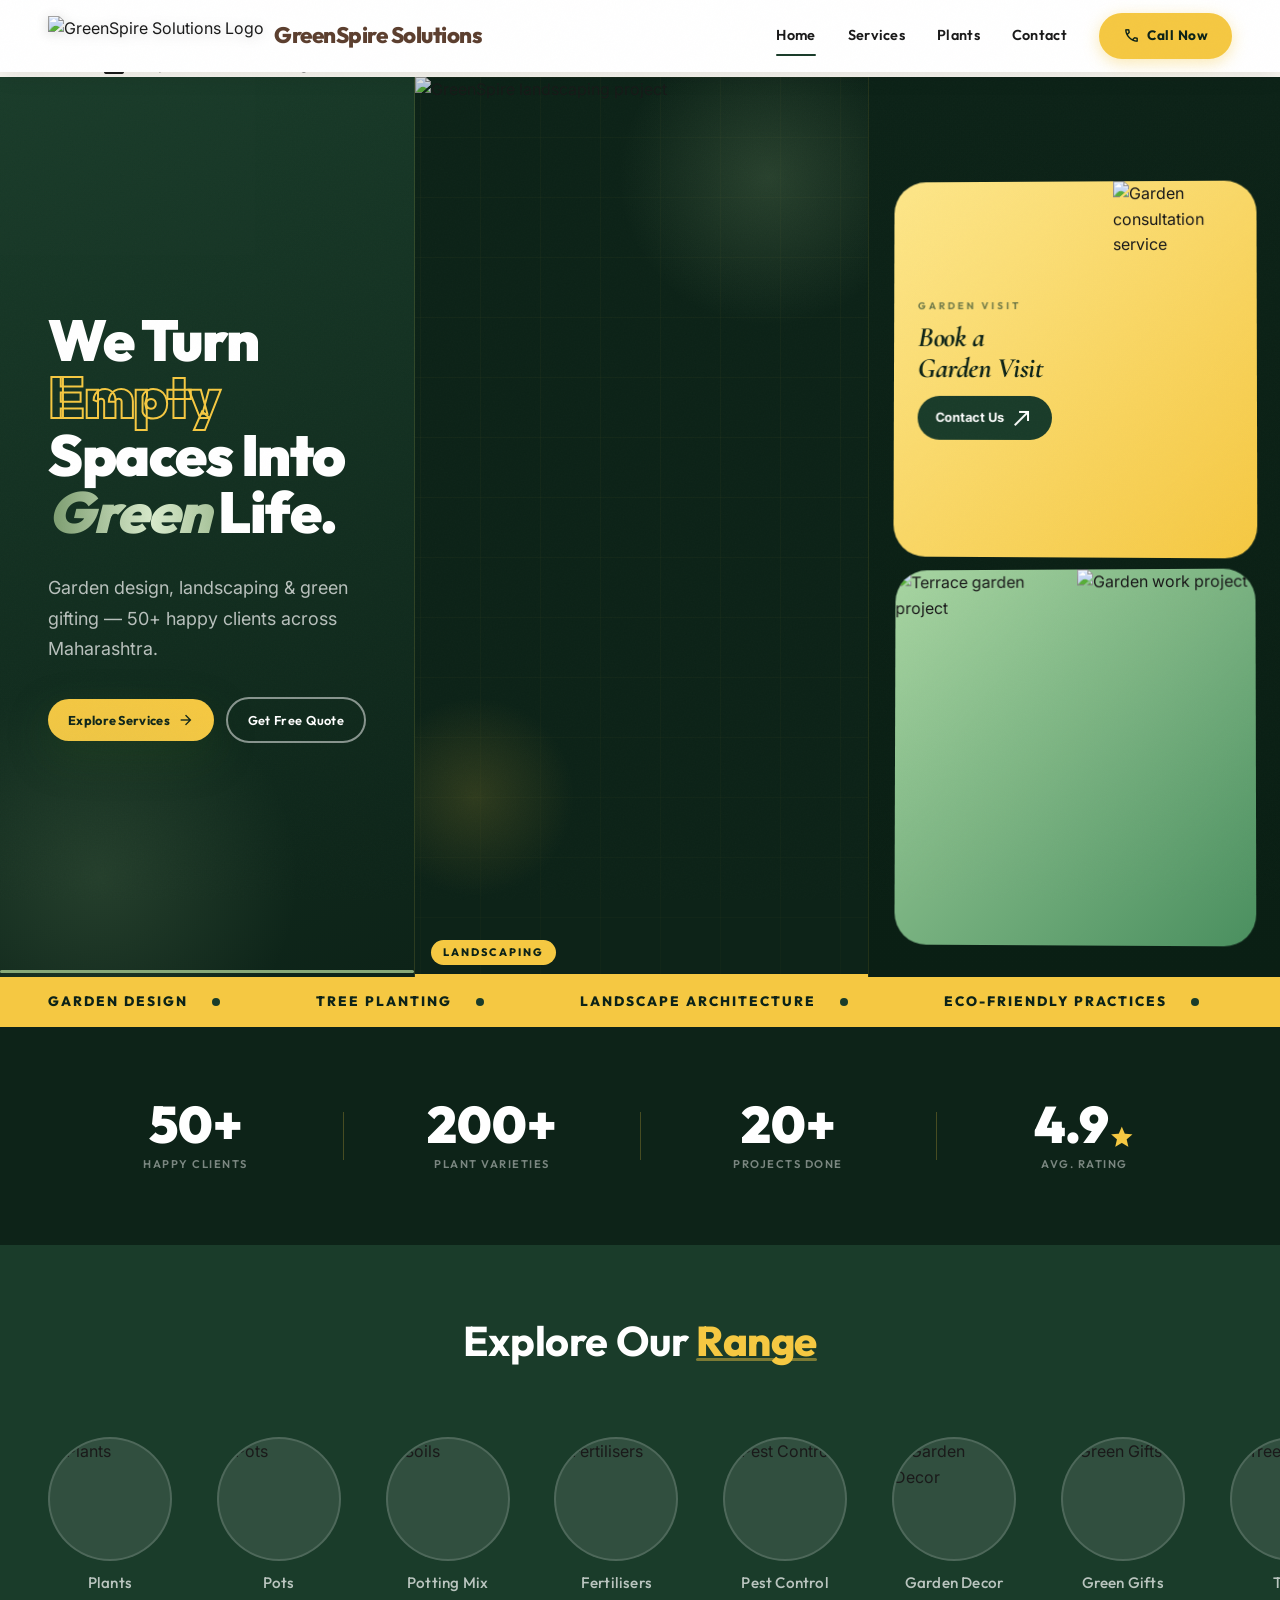
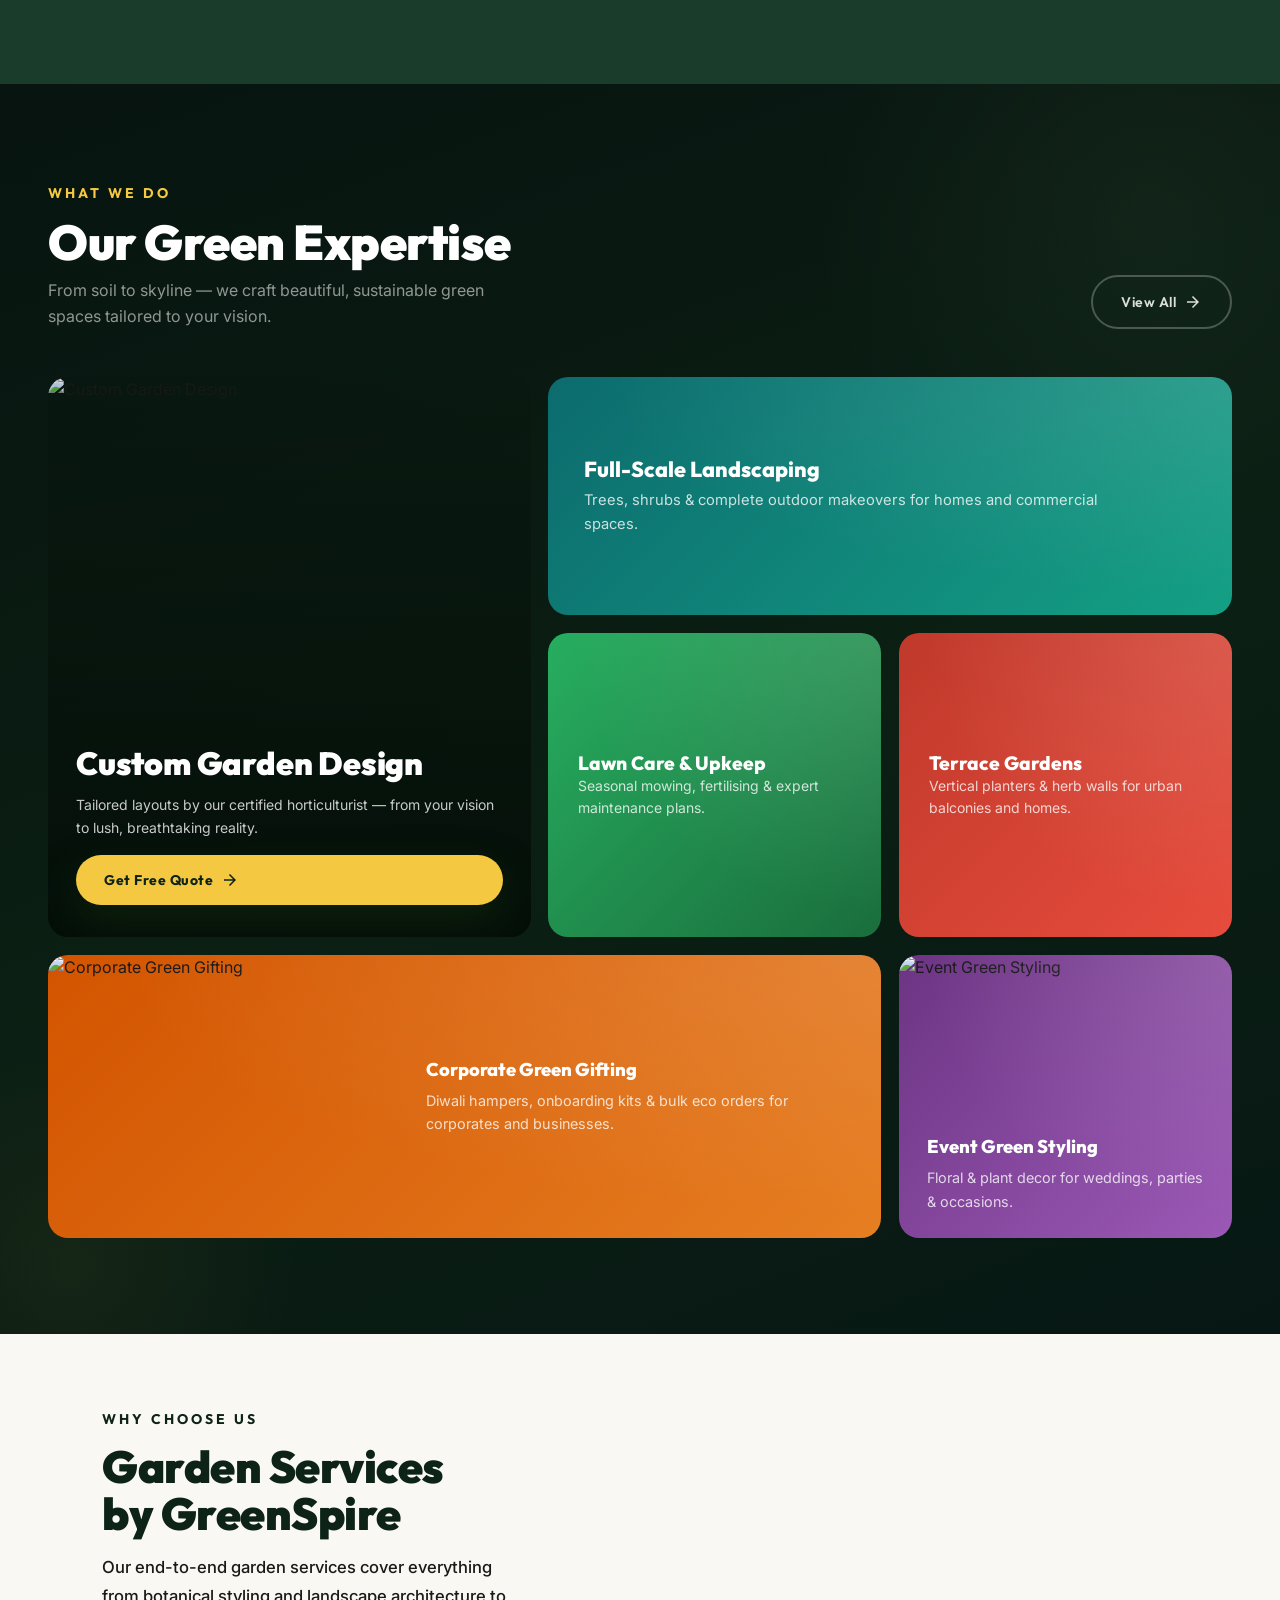
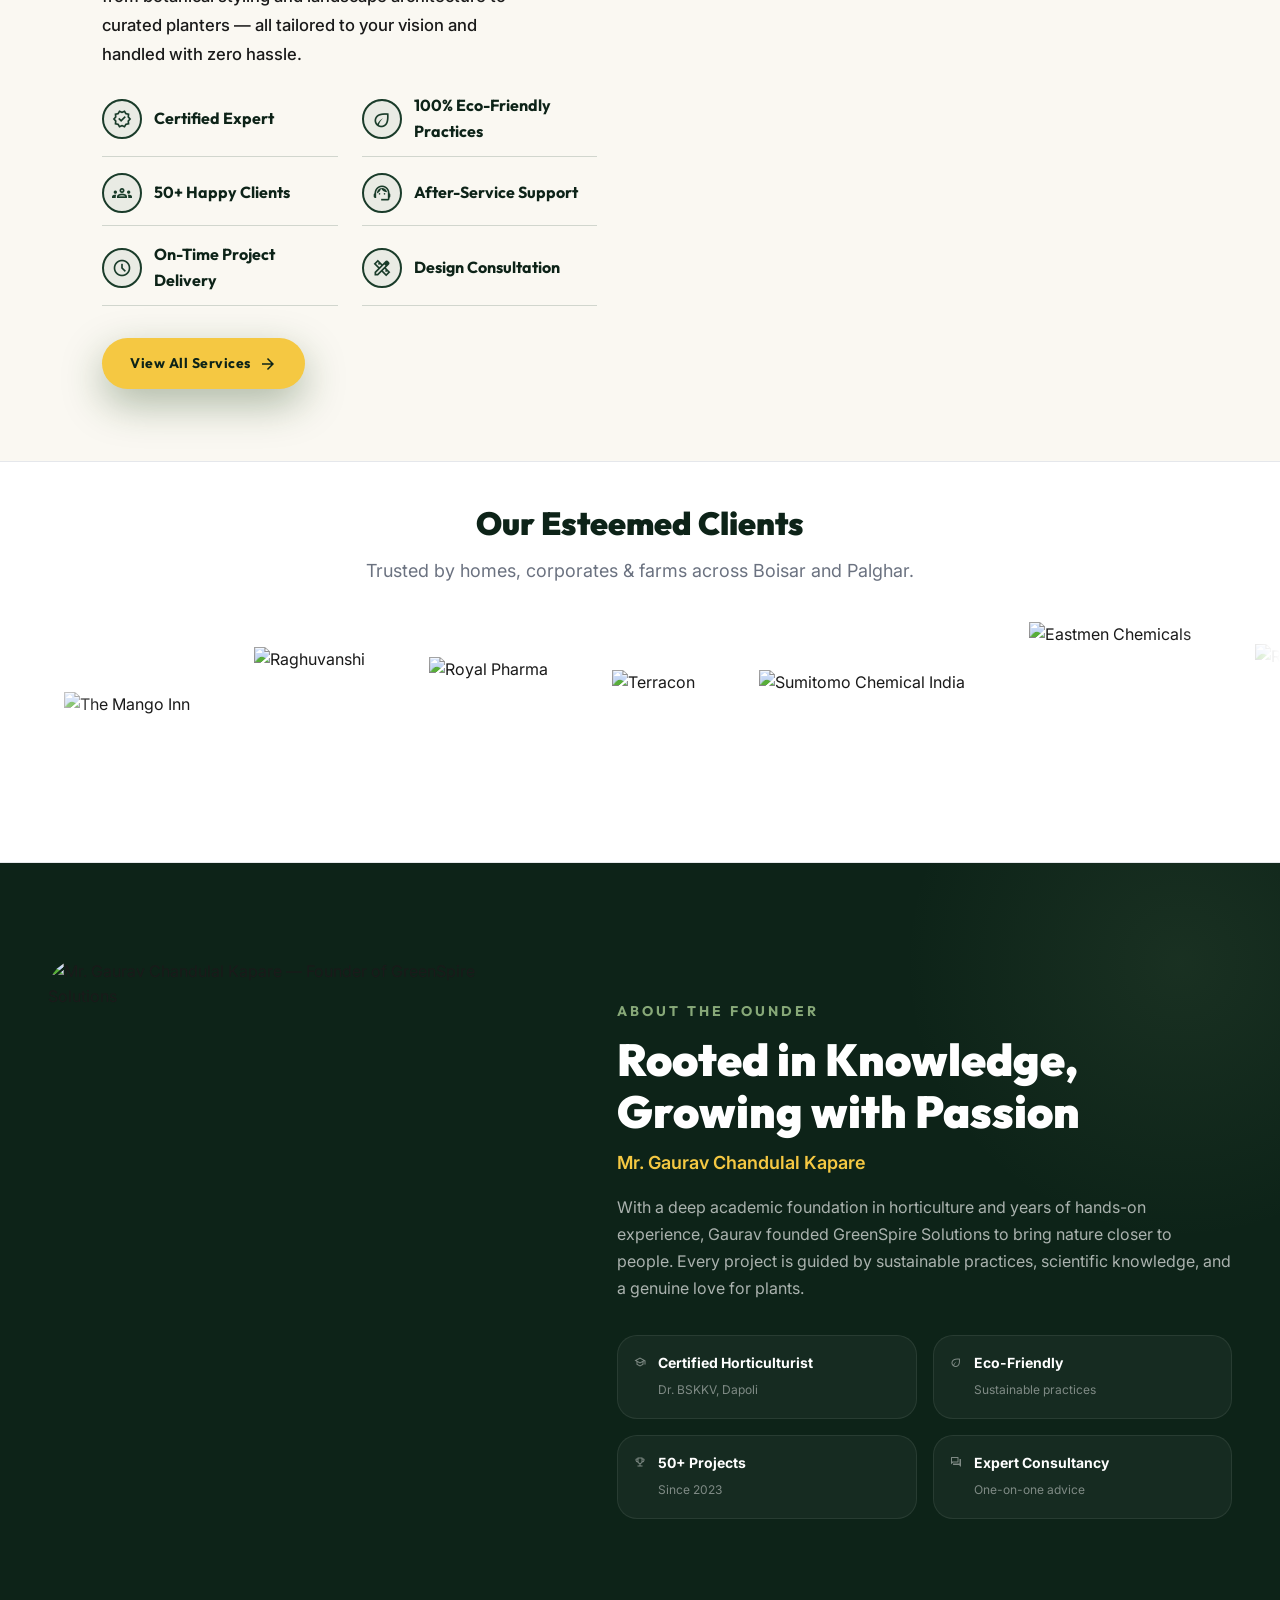
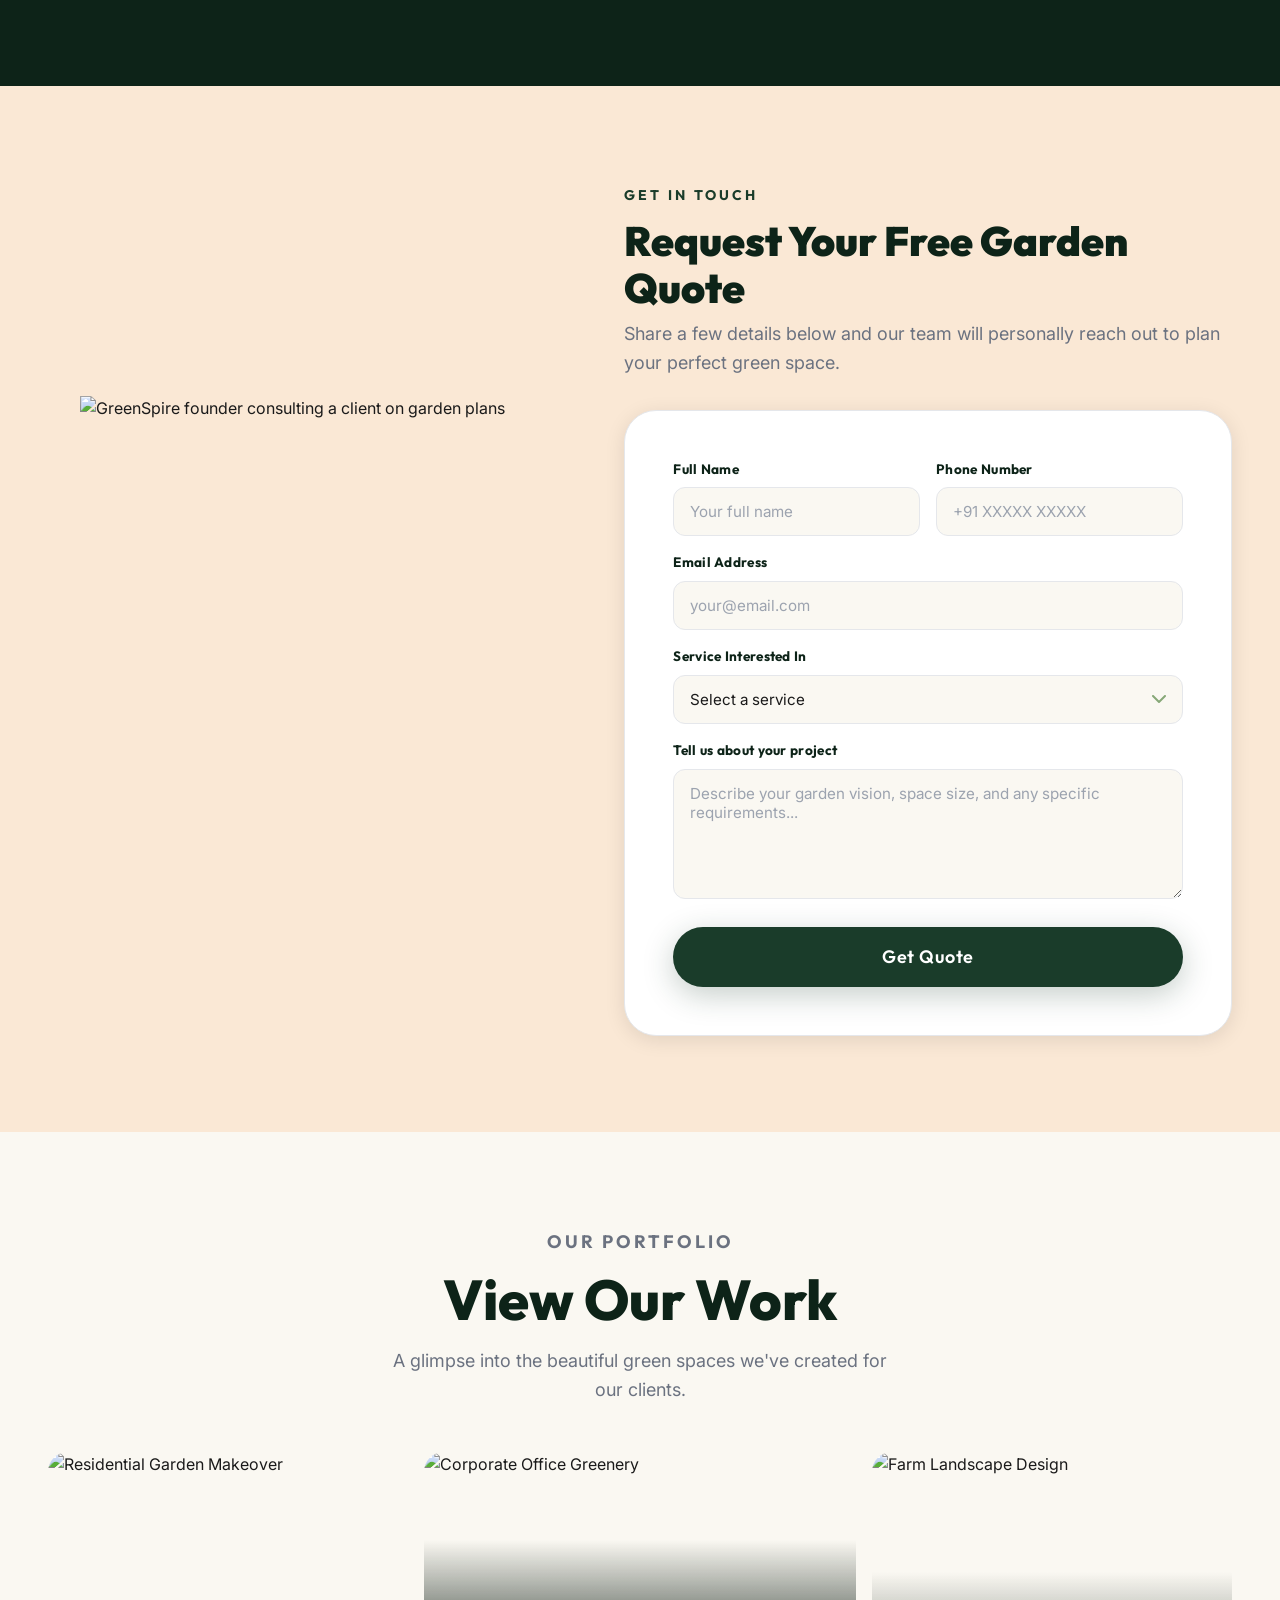
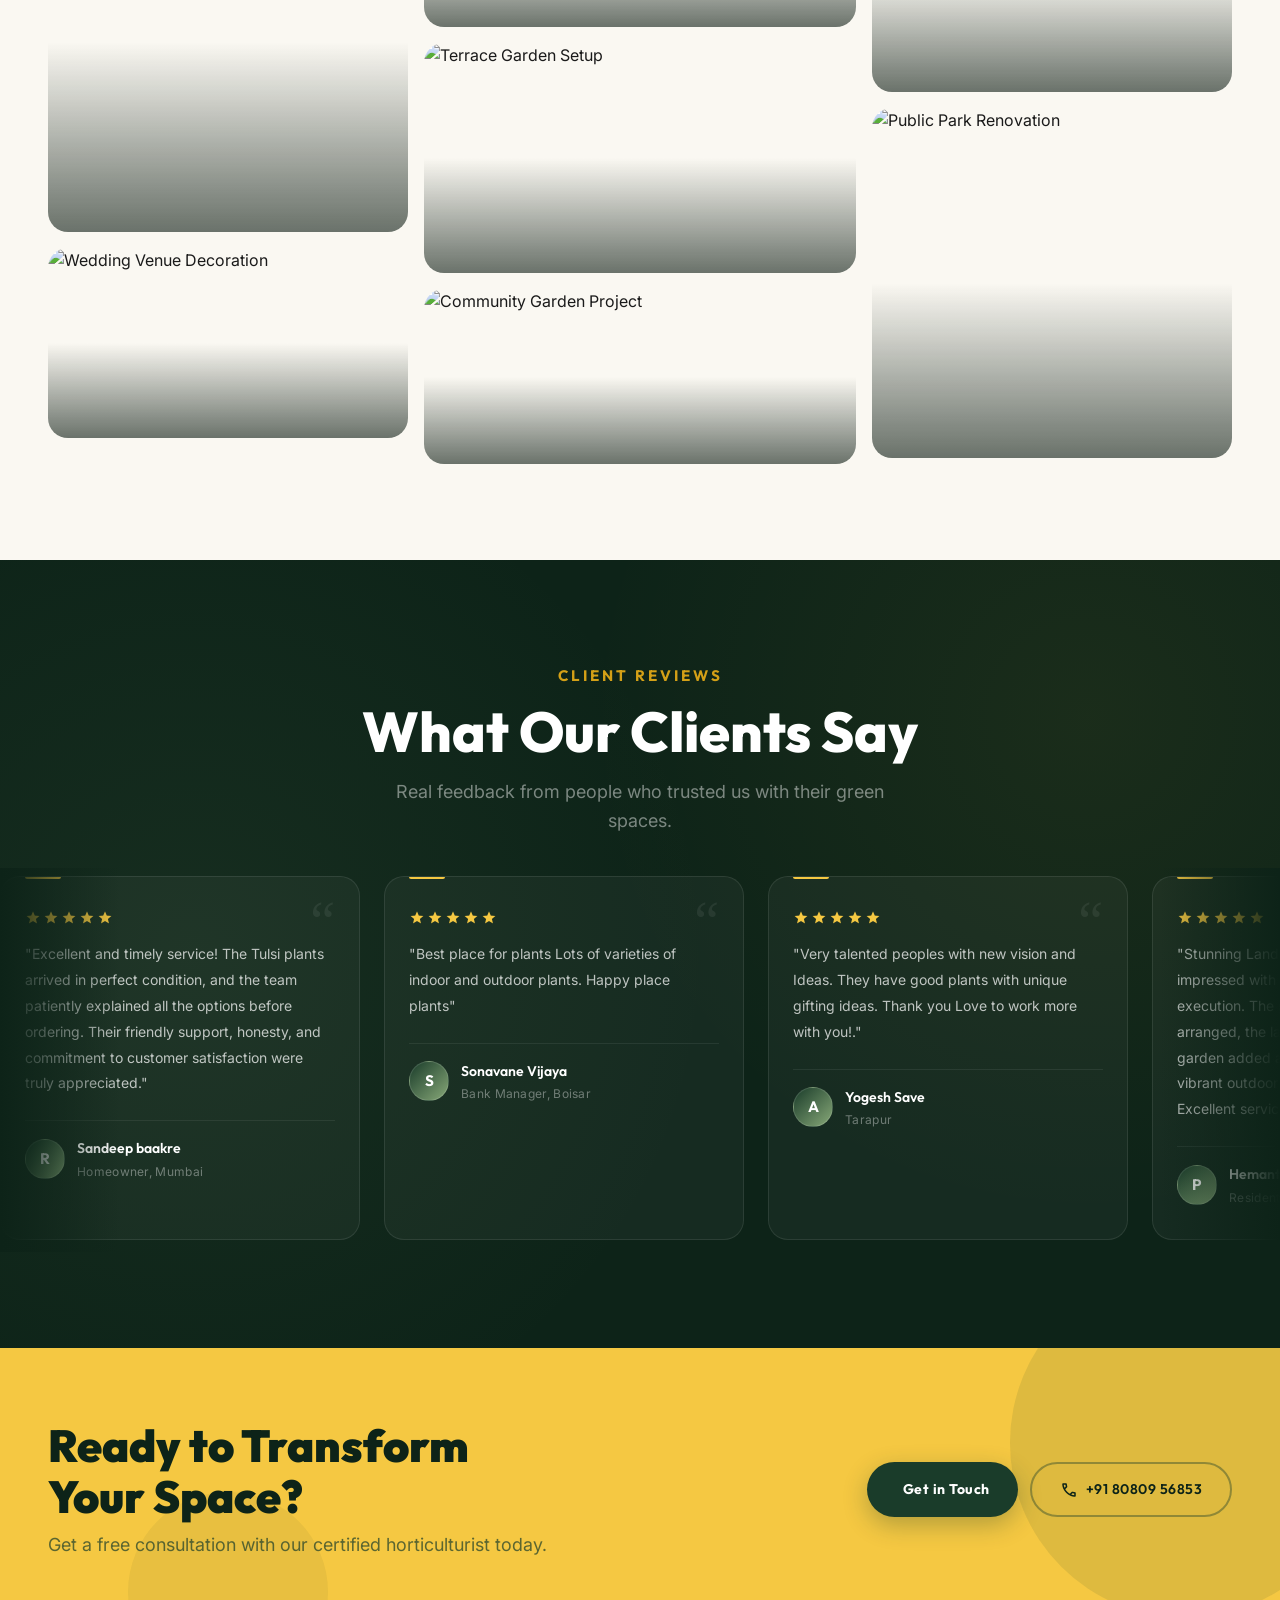
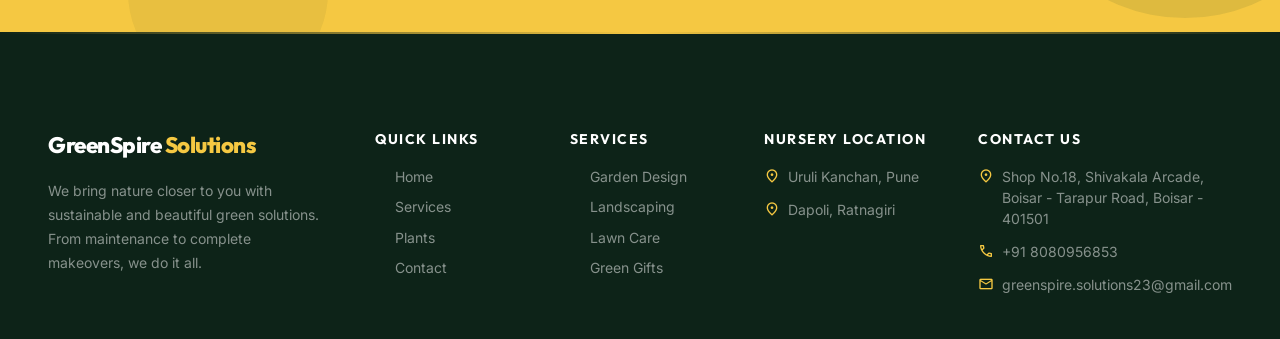
==== commit e29c258c: "deplot stage" ====
--- a/index.html
+++ b/index.html
@@ -127,7 +127,7 @@
       <div class="hero-slideshow" id="heroSlideshow">
 
         <div class="hero-slide hero-slide--active">
-          <img src="https://ik.imagekit.io/greenspire/images/hero1.webp?updatedAt=1776152728259"
+          <img src="https://ik.imagekit.io/greenspire/GreenSpire%20Solutions%20/home/hero1.3.avif"
             alt="GreenSpire landscaping project" fetchpriority="high">
           <div class="slide-caption">
             <span class="slide-tag">Landscaping</span>
@@ -135,7 +135,7 @@
         </div>
 
         <div class="hero-slide">
-          <img src="https://ik.imagekit.io/greenspire/images/hero2.webp?updatedAt=1776152728259"
+          <img src="https://ik.imagekit.io/greenspire/GreenSpire%20Solutions%20/home/Hero1.1.avif"
             alt="GreenSpire garden design" loading="lazy">
           <div class="slide-caption">
             <span class="slide-tag">Garden Design</span>
@@ -143,7 +143,7 @@
         </div>
 
         <div class="hero-slide">
-          <img src="https://ik.imagekit.io/greenspire/images/service1.webp?updatedAt=1776152736994"
+          <img src="https://ik.imagekit.io/greenspire/GreenSpire%20Solutions%20/home/hero1.2.avif"
             alt="GreenSpire terrace garden" loading="lazy">
           <div class="slide-caption">
             <span class="slide-tag">Terrace Garden</span>
@@ -351,7 +351,7 @@
 
         <!-- FEATURED: Custom Garden Design (col 1, spans 2 rows) -->
         <div class="wwd-card wwd-featured reveal">
-          <img src="https://ik.imagekit.io/greenspire/images/service1.webp?updatedAt=1776152736994" loading="lazy" alt="Custom Garden Design">
+          <img src="https://ik.imagekit.io/greenspire/GreenSpire%20Solutions%20/home/hero1.3.avif" loading="lazy" alt="Custom Garden Design">
           <div class="wwd-featured-overlay"></div>
           <div class="wwd-featured-body">
             <h3>Custom Garden Design</h3>
@@ -1178,13 +1178,17 @@
 
         try {
           var formData = new FormData(form);
-          var data = Object.fromEntries(formData.entries());
-          data['form-name'] = 'quote';
+          /* Encode all FormData entries (includes bot-field) plus form-name */
+          var params = new URLSearchParams();
+          params.append('form-name', 'quote');
+          formData.forEach(function(value, key) {
+            params.append(key, value);
+          });
 
           var response = await fetch('/', {
             method: 'POST',
             headers: { 'Content-Type': 'application/x-www-form-urlencoded' },
-            body: encode(data)
+            body: params.toString()
           });
 
           if (!response.ok) {
--- a/style/header.css
+++ b/style/header.css
@@ -1,4 +1,3 @@
-
 .navbar {
   position: fixed;
   top: 0;
@@ -10,57 +9,12 @@
   background: transparent;
 }
 
-.announcement-bar {
-  position: fixed;
+body {
+  padding-top: 0;
+}
+
+.navbar {
   top: 0;
-  left: 0;
-  width: 100%;
-  height: 36px;
-  background: linear-gradient(90deg, var(--clr-forest) 0%, var(--clr-forest-light) 50%, var(--clr-forest) 100%);
-  display: flex;
-  align-items: center;
-  z-index: calc(var(--z-top) + 1);
-  font-size: var(--fs-xs);
-  font-weight: 600;
-  color: var(--clr-white);
-  letter-spacing: 1px;
-  overflow: hidden;               
-  -webkit-transform: translateZ(0); 
-  transform: translateZ(0);
-}
-
-.announcement-bar .ann-inner {
-  display: flex;
-  gap: 3rem;
-  white-space: nowrap;
-  will-change: transform;
-  width: max-content;
-  -webkit-animation: annScroll 18s linear infinite;
-  animation: annScroll 18s linear infinite;
-}
-
-.announcement-bar .ann-inner span {
-  display: flex;
-  align-items: center;
-  gap: 0.5rem;
-}
-
-@-webkit-keyframes annScroll {
-  from { -webkit-transform: translateX(0); transform: translateX(0); }
-  to   { -webkit-transform: translateX(-50%); transform: translateX(-50%); }
-}
-
-@keyframes annScroll {
-  from { transform: translateX(0); }
-  to   { transform: translateX(-50%); }
-}
-
-body {
-  padding-top: 36px;
-}
-
-.navbar {
-  top: 36px;
 }
 
 /* ── Scrolled State ── */
@@ -320,10 +274,10 @@
 
   .nav-links {
     position: fixed;
-    top: 36px;
+    top: 0;
     right: -100%;
     width: min(85%, 380px);
-    height: calc(100vh - 36px);
+    height: 100vh;
     background: var(--clr-cream);
     flex-direction: column;
     align-items: flex-start;
--- a/style/footer.css
+++ b/style/footer.css
@@ -1,6 +1,3 @@
-/* ===================================================
-   GREENSPIRE — FOOTER CSS (standalone)
-   =================================================== */
 
 .footer {
   background: var(--clr-forest-deep);
--- a/style/home.css
+++ b/style/home.css
@@ -1248,7 +1248,7 @@
   position: relative;
   overflow: hidden;
   
-  background-image: url('https://ik.imagekit.io/greenspire/images/3a68ea0f-f8fa-48de-a490-28f92edc816f.png?updatedAt=1781956686937');
+  background-image: url('https://ik.imagekit.io/greenspire/GreenSpire%20Solutions%20/home/whychooseus.avif');
   background-size: cover;
   background-position: center right;
   background-repeat: no-repeat;
@@ -2576,7 +2576,7 @@
   .pm-tag .material-symbols-outlined { display: none; }
 }
 
-/* ============================================ TESTIMONIALS — Professional Editorial Desi... */
+/* ================== TESTIMONIALS — ... */
 .testimonials-section {
   background: var(--clr-forest-deep);
   position: relative;
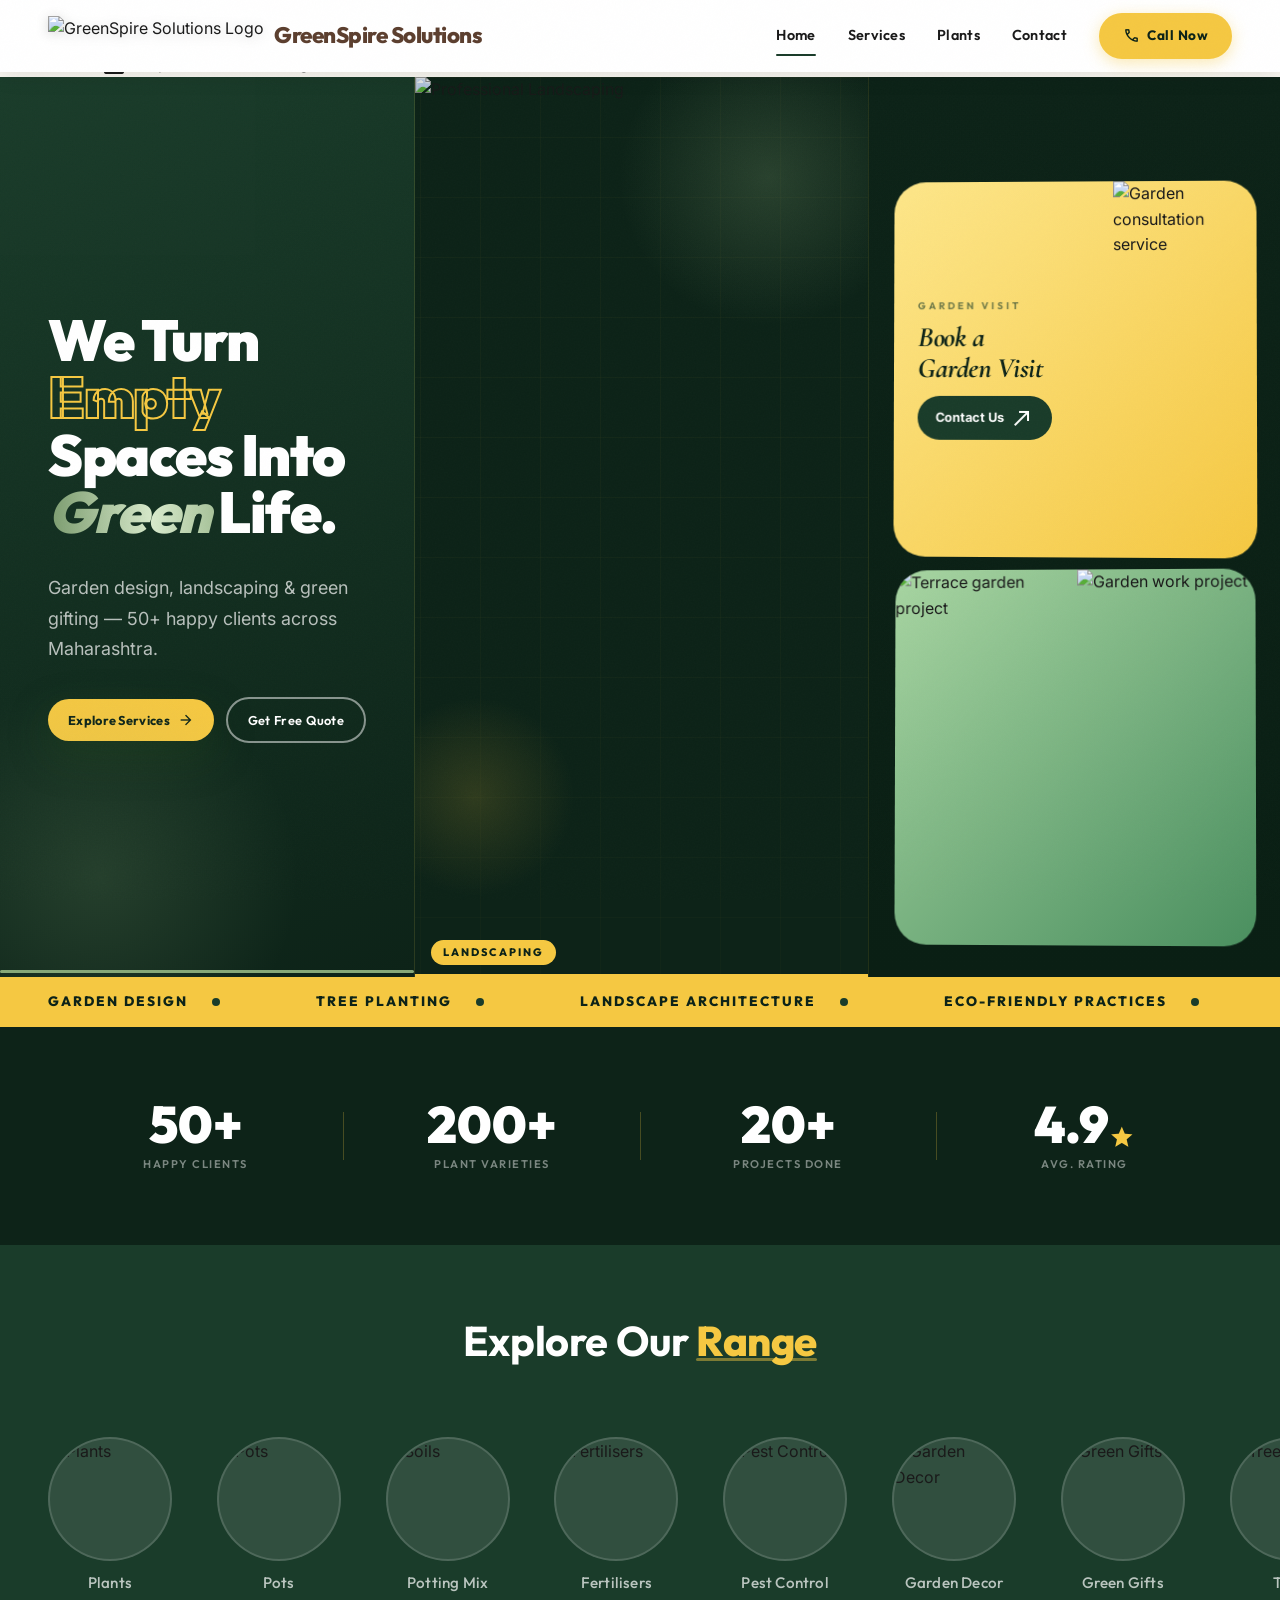
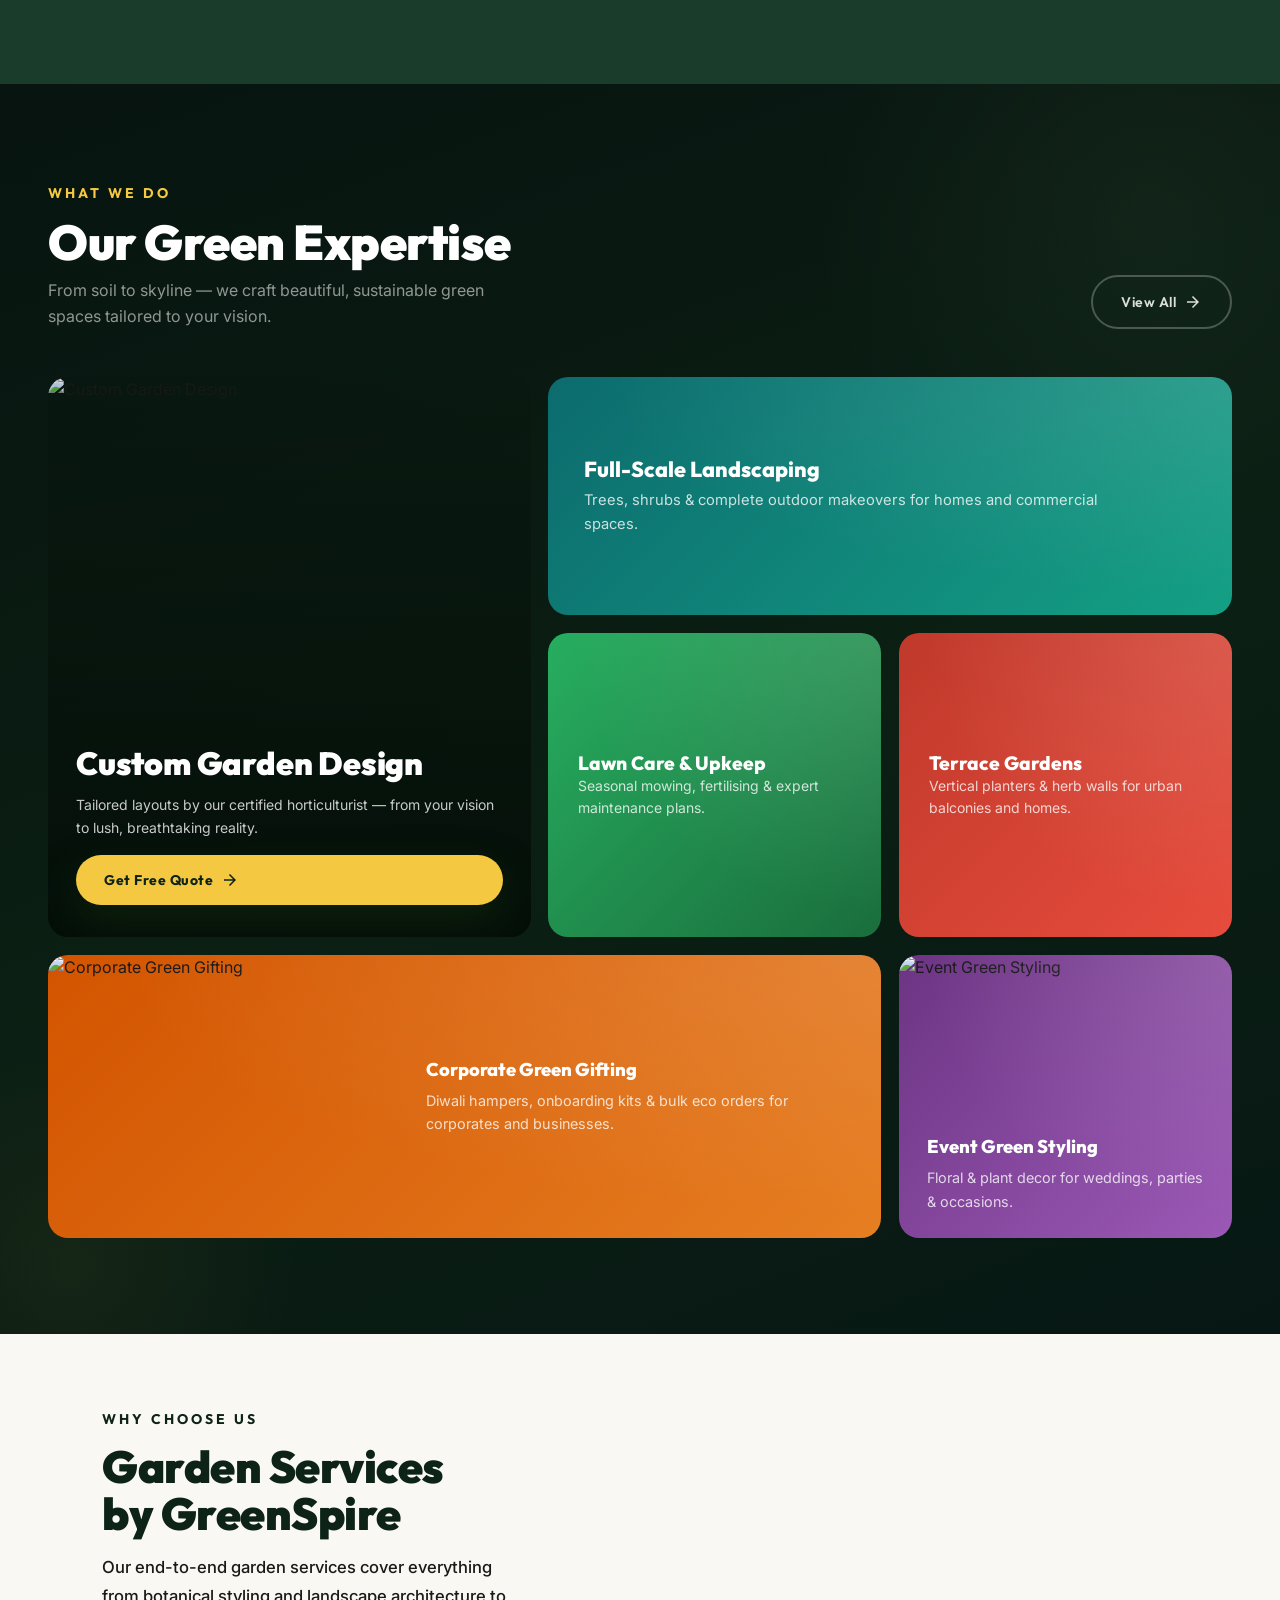
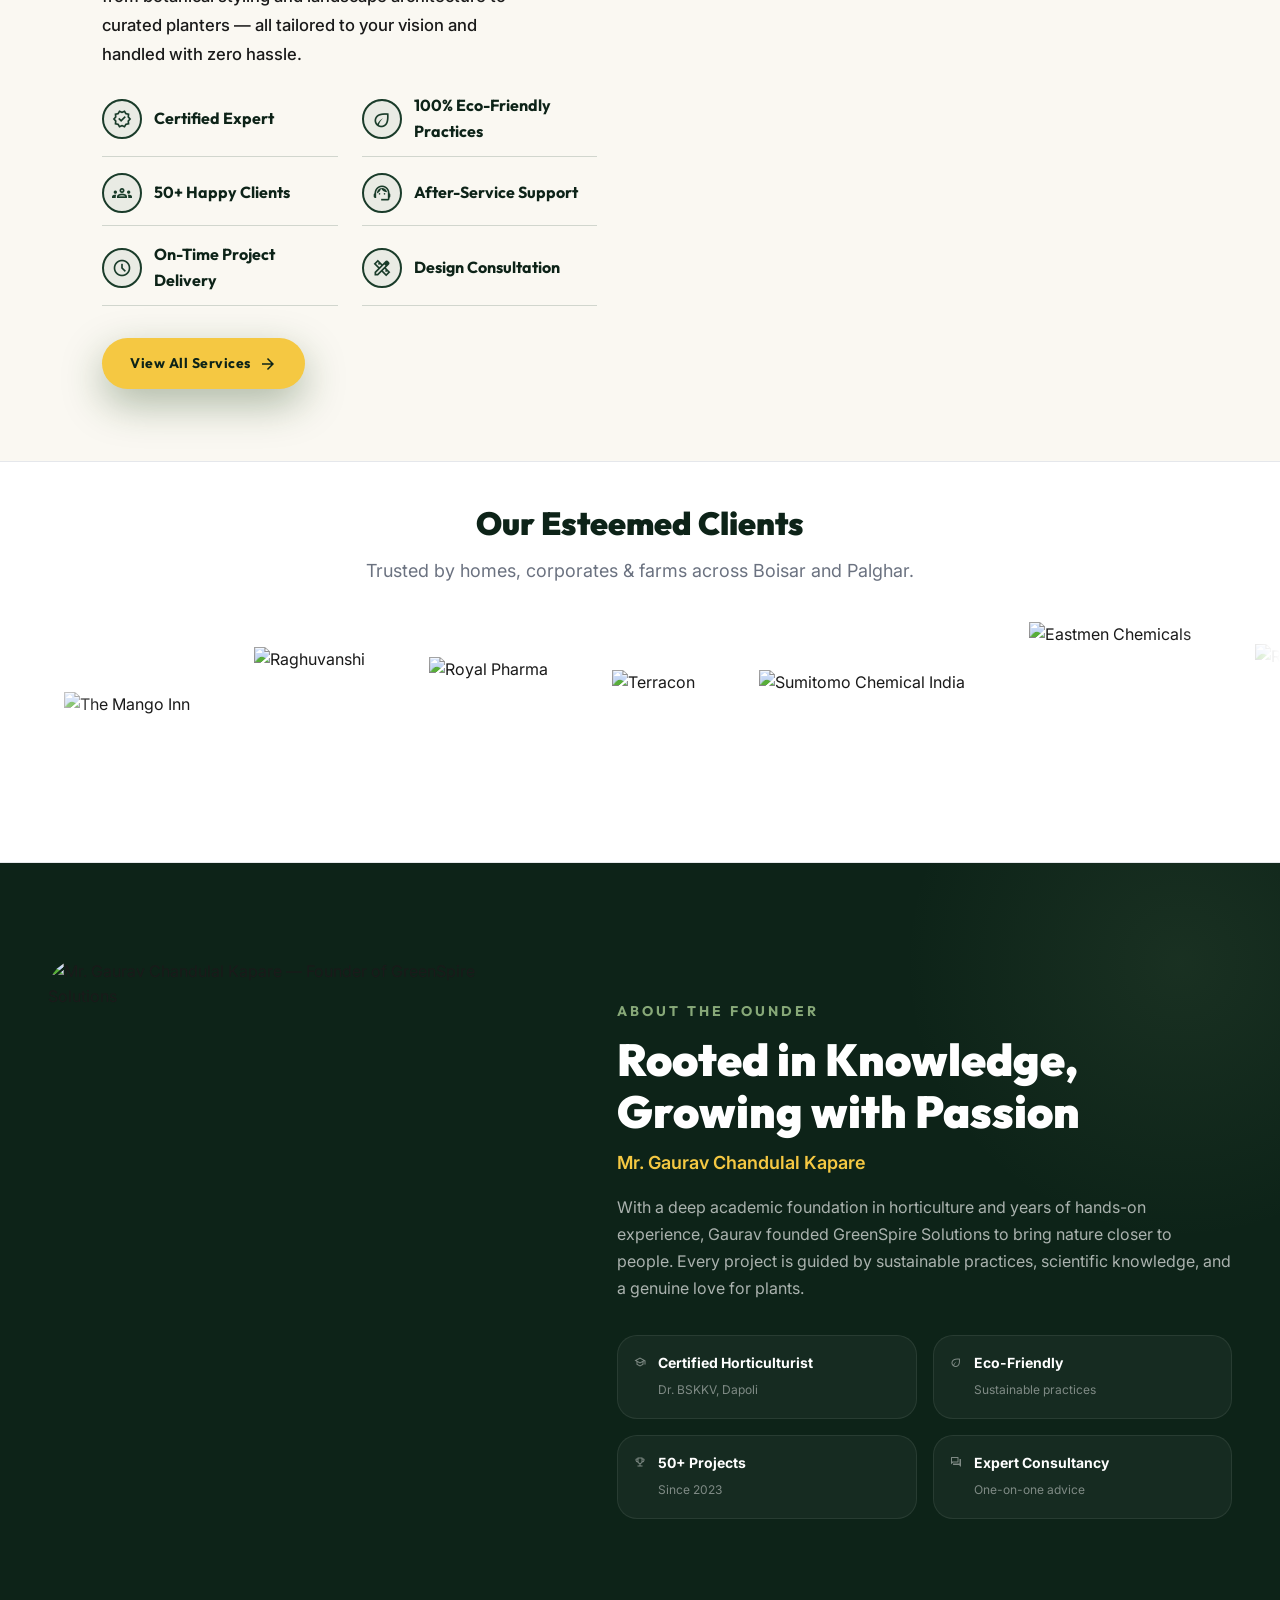
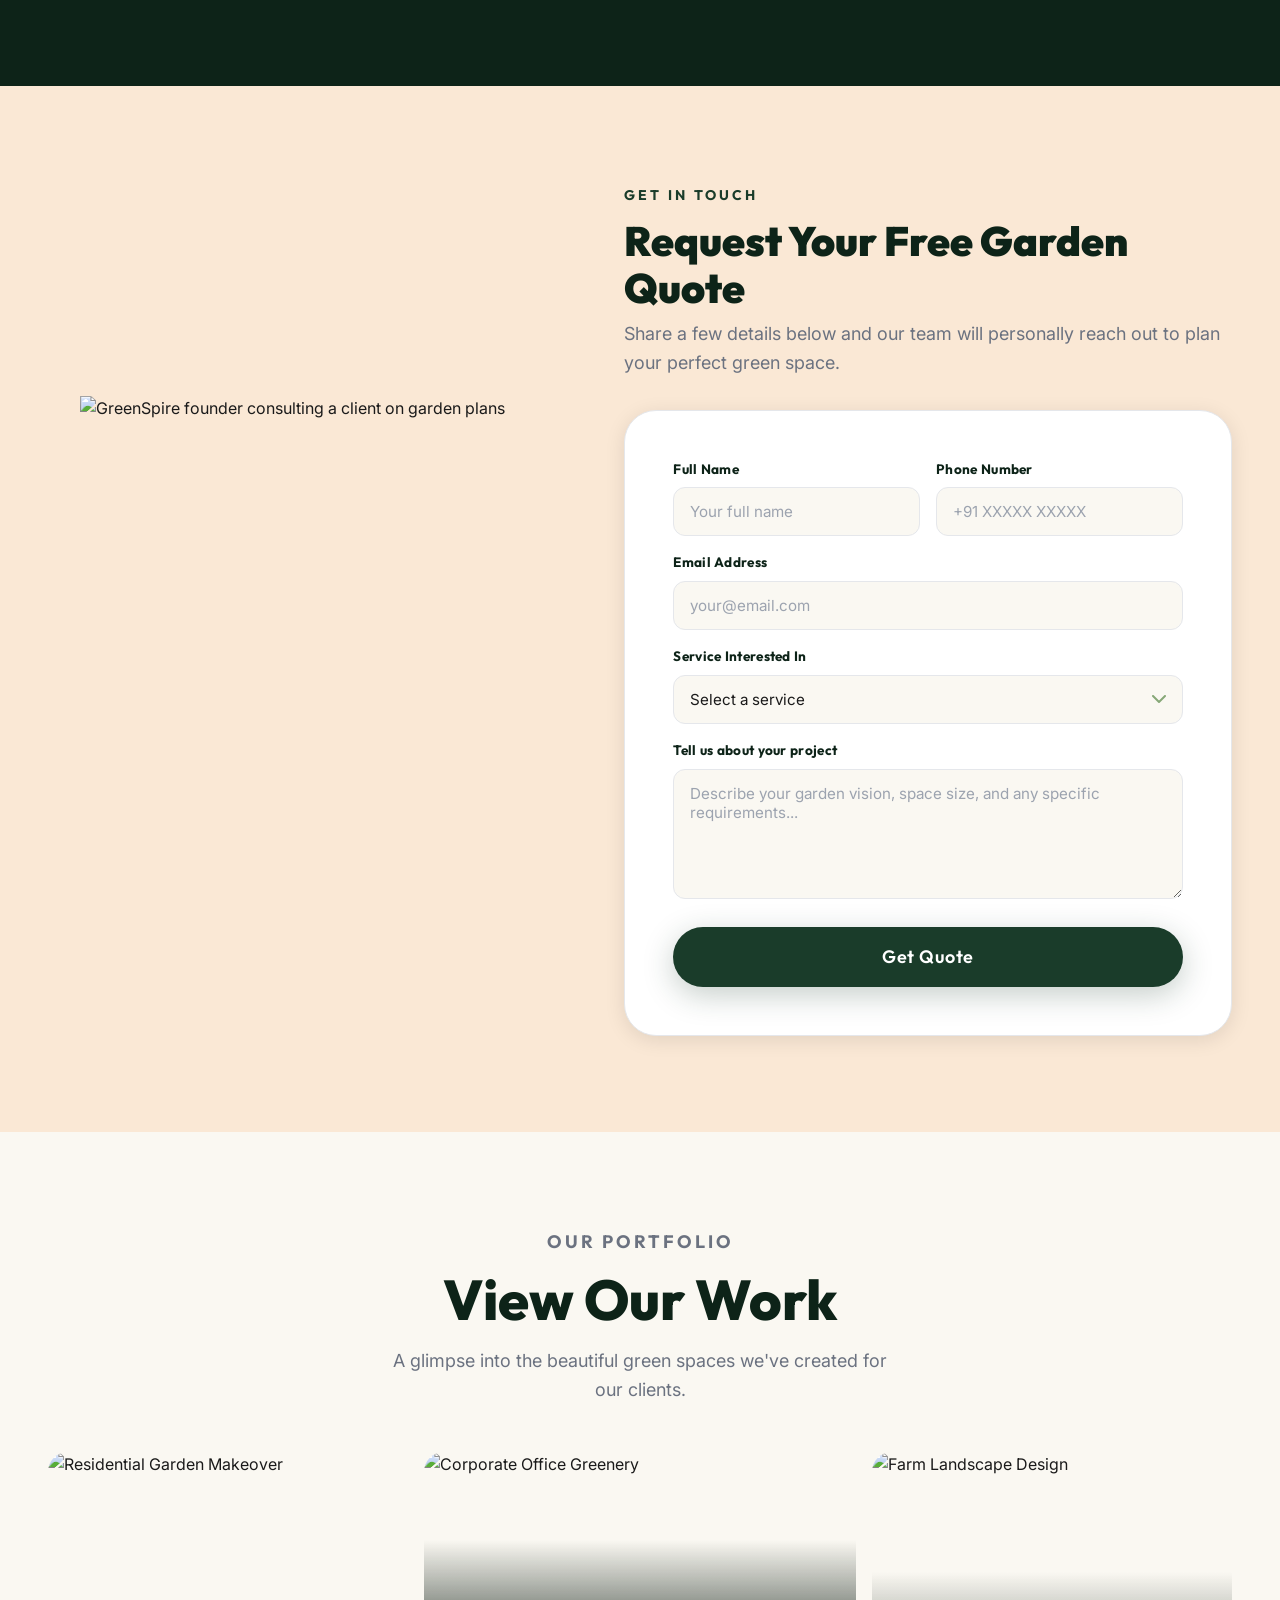
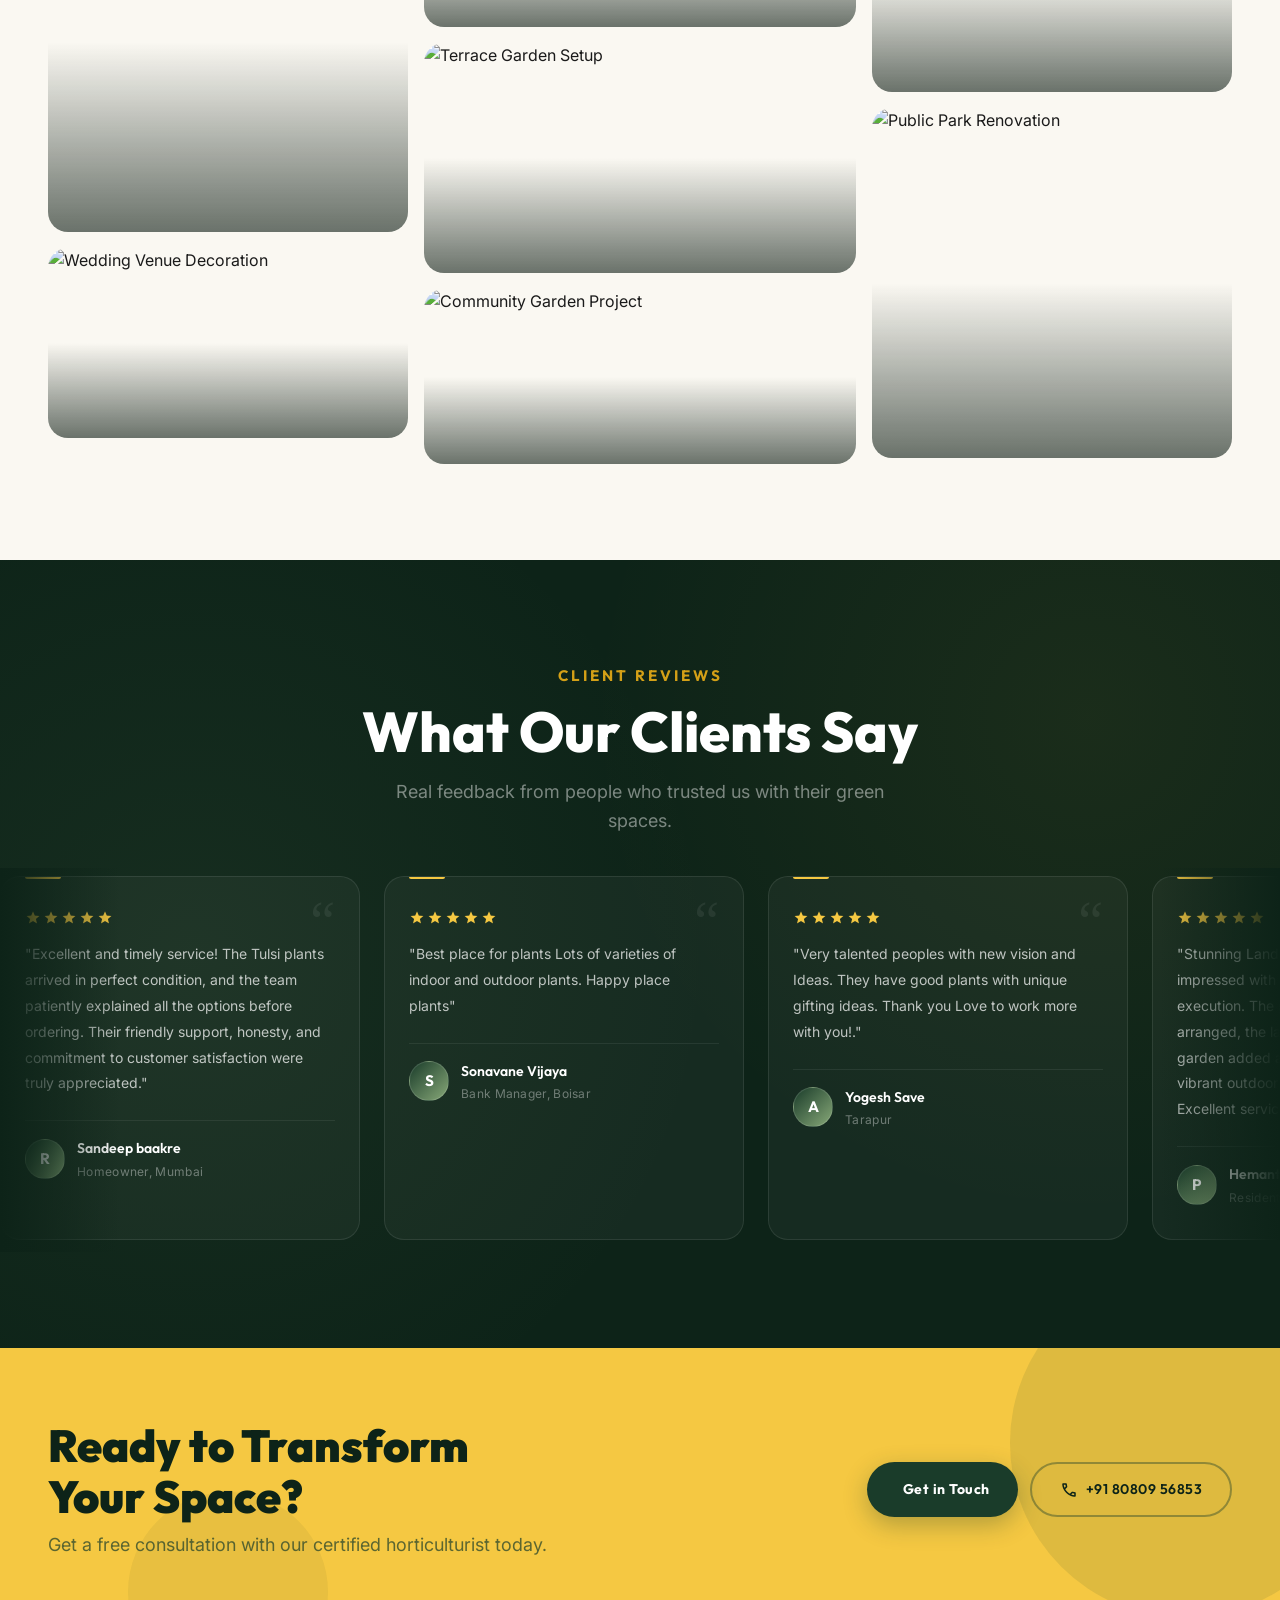
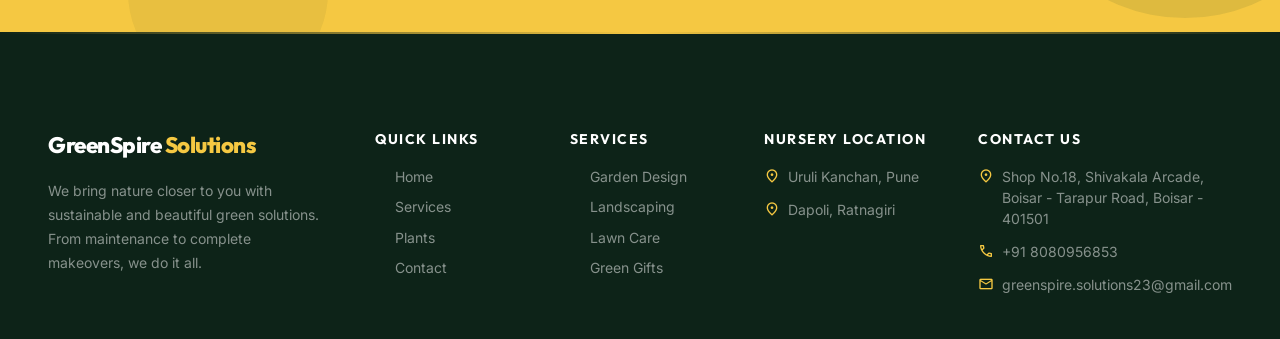
==== commit e6018a16: "deplot stage" ====
--- a/index.html
+++ b/index.html
@@ -11,7 +11,7 @@
   <link rel="canonical" href="https://greenspiresolutions.co.in/">
   
   <!-- Favicon -->
-  <link rel="icon" type="image/png" href="https://ik.imagekit.io/greenspire/GreenSpire%20Solutions%20/logo.png">
+  <link rel="icon" type="image/png" href="https://ik.imagekit.io/greenspire/GreenSpire%20Solutions%20/logo.png?tr=w-80,q-80">
 
   <!-- Open Graph -->
   <meta property="og:type" content="website">
@@ -43,7 +43,7 @@
 
   <!-- ═══════ PAGE LOADER ═══════ -->
   <div class="page-loader" id="pageLoader" aria-hidden="true">
-    <img class="loader-image" src="https://ik.imagekit.io/greenspire/GreenSpire%20Solutions%20/logo.png" alt="GreenSpire logo">
+    <img class="loader-image" src="https://ik.imagekit.io/greenspire/GreenSpire%20Solutions%20/logo.png?tr=w-80,q-80" alt="GreenSpire logo">
     <div class="loader-logo">GreenSpire<span> Solutions</span></div>
   </div>
 
@@ -69,7 +69,7 @@
   <nav class="navbar navbar--white" id="navbar" role="navigation" aria-label="Main Navigation">
     <div class="container">
       <a href="index.html" class="nav-logo" aria-label="GreenSpire Home">
-        <img src="https://ik.imagekit.io/greenspire/GreenSpire%20Solutions%20/logo.png"
+        <img src="https://ik.imagekit.io/greenspire/GreenSpire%20Solutions%20/logo.png?tr=w-80,q-80"
           alt="GreenSpire Solutions Logo" class="nav-logo-img">
         <span class="nav-logo-text">GreenSpire Solutions</span>
       </a>
@@ -123,42 +123,73 @@
     </div>
 
     <!-- Panel 2: Hero Slideshow -->
-    <div class="hero-panel hero-panel--center">
-      <div class="hero-slideshow" id="heroSlideshow">
-
-        <div class="hero-slide hero-slide--active">
-          <img src="https://ik.imagekit.io/greenspire/GreenSpire%20Solutions%20/home/hero1.3.avif"
-            alt="GreenSpire landscaping project" fetchpriority="high">
-          <div class="slide-caption">
-            <span class="slide-tag">Landscaping</span>
-          </div>
-        </div>
-
-        <div class="hero-slide">
-          <img src="https://ik.imagekit.io/greenspire/GreenSpire%20Solutions%20/home/Hero1.1.avif"
-            alt="GreenSpire garden design" loading="lazy">
-          <div class="slide-caption">
-            <span class="slide-tag">Garden Design</span>
-          </div>
-        </div>
-
-        <div class="hero-slide">
-          <img src="https://ik.imagekit.io/greenspire/GreenSpire%20Solutions%20/home/hero1.2.avif"
-            alt="GreenSpire terrace garden" loading="lazy">
-          <div class="slide-caption">
-            <span class="slide-tag">Terrace Garden</span>
-          </div>
-        </div>
-
-        <!-- Slide Progress Bar -->
-        <div class="slide-progress" aria-hidden="true">
-          <div class="slide-progress-bar" id="slideProgressBar"></div>
-        </div>
-
-      </div>
-      <div class="hero-blob-1" aria-hidden="true"></div>
-      <div class="hero-blob-2" aria-hidden="true"></div>
-    </div>
+        <div class="hero-panel hero-panel--center">
+  <div class="hero-slideshow" id="heroSlideshow">
+
+    <!-- Slide 1 -->
+    <div class="hero-slide hero-slide--active">
+      <img
+        src="https://ik.imagekit.io/greenspire/GreenSpire%20Solutions%20/home/hero1.3.avif?tr=w-1200,q-70"
+        srcset="
+          https://ik.imagekit.io/greenspire/GreenSpire%20Solutions%20/home/hero1.3.avif?tr=w-480,q-70 480w,
+          https://ik.imagekit.io/greenspire/GreenSpire%20Solutions%20/home/hero1.3.avif?tr=w-768,q-70 768w,
+          https://ik.imagekit.io/greenspire/GreenSpire%20Solutions%20/home/hero1.3.avif?tr=w-1200,q-70 1200w"
+        sizes="100vw"
+        fetchpriority="high"
+        width="1200"
+        height="800"
+        alt="Professional Landscaping">
+
+      <div class="slide-caption">
+        <span class="slide-tag">Landscaping</span>
+      </div>
+    </div>
+
+    <!-- Slide 2 -->
+    <div class="hero-slide">
+      <img
+        src="https://ik.imagekit.io/greenspire/GreenSpire%20Solutions%20/home/Hero1.1.avif?tr=w-1200,q-70"
+        srcset="
+          https://ik.imagekit.io/greenspire/GreenSpire%20Solutions%20/home/Hero1.1.avif?tr=w-480,q-70 480w,
+          https://ik.imagekit.io/greenspire/GreenSpire%20Solutions%20/home/Hero1.1.avif?tr=w-768,q-70 768w,
+          https://ik.imagekit.io/greenspire/GreenSpire%20Solutions%20/home/Hero1.1.avif?tr=w-1200,q-70 1200w"
+        sizes="100vw"
+        width="1200"
+        height="800"
+        alt="Garden Design">
+
+      <div class="slide-caption">
+        <span class="slide-tag">Garden Design</span>
+      </div>
+    </div>
+
+    <!-- Slide 3 -->
+    <div class="hero-slide">
+      <img
+        src="https://ik.imagekit.io/greenspire/GreenSpire%20Solutions%20/home/hero1.2.avif?tr=w-1200,q-70"
+        srcset="
+          https://ik.imagekit.io/greenspire/GreenSpire%20Solutions%20/home/hero1.2.avif?tr=w-480,q-70 480w,
+          https://ik.imagekit.io/greenspire/GreenSpire%20Solutions%20/home/hero1.2.avif?tr=w-768,q-70 768w,
+          https://ik.imagekit.io/greenspire/GreenSpire%20Solutions%20/home/hero1.2.avif?tr=w-1200,q-70 1200w"
+        sizes="100vw"
+        width="1200"
+        height="800"
+        alt="Terrace Garden">
+
+      <div class="slide-caption">
+        <span class="slide-tag">Terrace Garden</span>
+      </div>
+    </div>
+
+    <div class="slide-progress" aria-hidden="true">
+      <div class="slide-progress-bar" id="slideProgressBar"></div>
+    </div>
+
+  </div>
+
+  <div class="hero-blob-1" aria-hidden="true"></div>
+  <div class="hero-blob-2" aria-hidden="true"></div>
+</div>
 
     <!-- Panel 3: Cards -->
     <div class="hero-panel hero-panel--right">
@@ -171,18 +202,18 @@
           </a>
         </div>
         <div class="right-card-media">
-          <img src="https://ik.imagekit.io/greenspire/GreenSpire%20Solutions%20/home/hero2.avif"
+          <img src="https://ik.imagekit.io/greenspire/GreenSpire%20Solutions%20/home/hero2.avif?tr=w-350,q-70"
             loading="lazy" alt="Garden consultation service">
         </div>
       </div>
 
       <div class="hero-right-card hero-right-card--mint">
         <div class="right-card-media">
-          <img src="https://ik.imagekit.io/greenspire/GreenSpire%20Solutions%20/home/hero3.avif"
+          <img src="https://ik.imagekit.io/greenspire/GreenSpire%20Solutions%20/home/hero3.avif?tr=w-350,q-70"
             loading="lazy" alt="Terrace garden project">
         </div>
         <div class="right-card-media">
-          <img src="https://ik.imagekit.io/greenspire/GreenSpire%20Solutions%20/home/hero4.avif"
+          <img src="https://ik.imagekit.io/greenspire/GreenSpire%20Solutions%20/home/hero4.avif?tr=w-350,q-70"
             loading="lazy" alt="Garden work project">
         </div>
       </div>
@@ -267,56 +298,56 @@
 
         <div class="cat-pill">
           <div class="cat-icon">
-            <img src="https://ik.imagekit.io/greenspire/GreenSpire%20Solutions%20/home/Peace_Lily.webp" alt="Plants" loading="lazy">
+            <img src="https://ik.imagekit.io/greenspire/GreenSpire%20Solutions%20/home/Peace_Lily.webp?tr=w-150,q-70" alt="Plants" loading="lazy">
           </div>
           <span class="cat-name">Plants</span>
         </div>
 
         <div class="cat-pill">
           <div class="cat-icon">
-            <img src="https://ik.imagekit.io/greenspire/GreenSpire%20Solutions%20/home/pots.avif" alt="Pots" loading="lazy">
+            <img src="https://ik.imagekit.io/greenspire/GreenSpire%20Solutions%20/home/pots.avif?tr=w-150,q-70" alt="Pots" loading="lazy">
           </div>
           <span class="cat-name">Pots</span>
         </div>
 
         <div class="cat-pill">
           <div class="cat-icon">
-            <img src="https://ik.imagekit.io/greenspire/GreenSpire%20Solutions%20/home/potting%20mix.png" alt="Soils" loading="lazy">
+            <img src="https://ik.imagekit.io/greenspire/GreenSpire%20Solutions%20/home/potting%20mix.avif?tr=w-150,q-70" alt="Soils" loading="lazy">
           </div>
           <span class="cat-name">Potting Mix</span>
         </div>
 
         <div class="cat-pill">
           <div class="cat-icon">
-            <img src="https://ik.imagekit.io/greenspire/GreenSpire%20Solutions%20/home/fertiliser.avif" alt="Fertilisers" loading="lazy">
+            <img src="https://ik.imagekit.io/greenspire/GreenSpire%20Solutions%20/home/fertiliser.avif?tr=w-150,q-70" alt="Fertilisers" loading="lazy">
           </div>
           <span class="cat-name">Fertilisers</span>
         </div>
 
         <div class="cat-pill">
           <div class="cat-icon">
-            <img src="https://ik.imagekit.io/greenspire/GreenSpire%20Solutions%20/home/pestcontrol.avif" alt="Pest Control" loading="lazy">
+            <img src="https://ik.imagekit.io/greenspire/GreenSpire%20Solutions%20/home/pestcontrol.avif?tr=w-150,q-70" alt="Pest Control" loading="lazy">
           </div>
           <span class="cat-name">Pest Control</span>
         </div>
 
         <div class="cat-pill">
           <div class="cat-icon">
-            <img src="https://ik.imagekit.io/greenspire/GreenSpire%20Solutions%20/home/gardendecor.avif" alt="Garden Decor" loading="lazy">
+            <img src="https://ik.imagekit.io/greenspire/GreenSpire%20Solutions%20/home/gardendecor.avif?tr=w-150,q-70" alt="Garden Decor" loading="lazy">
           </div>
           <span class="cat-name">Garden Decor</span>
         </div>
 
         <div class="cat-pill">
           <div class="cat-icon">
-            <img src="https://ik.imagekit.io/greenspire/GreenSpire%20Solutions%20/home/greengifts.avif" alt="Green Gifts" loading="lazy">
+            <img src="https://ik.imagekit.io/greenspire/GreenSpire%20Solutions%20/home/greengifts.avif?tr=w-150,q-70" alt="Green Gifts" loading="lazy">
           </div>
           <span class="cat-name">Green Gifts</span>
         </div>
 
         <div class="cat-pill">
           <div class="cat-icon">
-            <img src="https://ik.imagekit.io/greenspire/GreenSpire%20Solutions%20/home/trees.avif" alt="Trees" loading="lazy">
+            <img src="https://ik.imagekit.io/greenspire/GreenSpire%20Solutions%20/home/trees.avif?tr=w-150,q-70" alt="Trees" loading="lazy">
           </div>
           <span class="cat-name">Trees</span>
         </div>
@@ -351,7 +382,7 @@
 
         <!-- FEATURED: Custom Garden Design (col 1, spans 2 rows) -->
         <div class="wwd-card wwd-featured reveal">
-          <img src="https://ik.imagekit.io/greenspire/GreenSpire%20Solutions%20/home/hero1.3.avif" loading="lazy" alt="Custom Garden Design">
+          <img src="https://ik.imagekit.io/greenspire/GreenSpire%20Solutions%20/home/hero1.3.avif?tr=w-700,q-70" loading="lazy" alt="Custom Garden Design">
           <div class="wwd-featured-overlay"></div>
           <div class="wwd-featured-body">
             <h3>Custom Garden Design</h3>
@@ -388,7 +419,7 @@
 
         <div class="wwd-card wwd-img-card wwd-card--amber wwd-img-amber reveal">
           <div class="wwd-img-card-photo">
-            <img src="https://ik.imagekit.io/greenspire/GreenSpire%20Solutions%20/home/greengifts.avif" loading="lazy" alt="Corporate Green Gifting">
+            <img src="https://ik.imagekit.io/greenspire/GreenSpire%20Solutions%20/home/greengifts.avif?tr=w-450,q-70" loading="lazy" alt="Corporate Green Gifting">
           </div>
           <div class="wwd-img-card-body">
             <h4>Corporate Green Gifting</h4>
@@ -399,7 +430,7 @@
         <!-- PURPLE: Event Green Styling (col 3, row 3) -->
         <div class="wwd-card wwd-img-card wwd-img-purple wwd-card--purple reveal">
           <div class="wwd-img-card-photo">
-            <img src="https://ik.imagekit.io/greenspire/GreenSpire%20Solutions%20/plants/event.avif?updatedAt=1782725257037" loading="lazy" alt="Event Green Styling">
+            <img src="https://ik.imagekit.io/greenspire/GreenSpire%20Solutions%20/plants/event.avif?tr=w-450,q-70" loading="lazy" alt="Event Green Styling">
           </div>
           <div class="wwd-img-card-body">
             <h4>Event Green Styling</h4>
@@ -470,23 +501,23 @@
   <div class="brands-marquee-wrap">
     <div class="brands-marquee-track">
       <!-- Set 1 -->
-      <div class="brand-item"><img src="https://ik.imagekit.io/greenspire/GreenSpire%20Solutions%20/home/resonance.png" loading="lazy" alt="The Mango Inn"></div>
-      <div class="brand-item"><img src="https://ik.imagekit.io/greenspire/GreenSpire%20Solutions%20/home/royalpharma.png" loading="lazy" alt="Raghuvanshi"></div>
-      <div class="brand-item"><img src="https://ik.imagekit.io/greenspire/GreenSpire%20Solutions%20/home/eastmen.png" loading="lazy" alt="Royal Pharma"></div>
-      <div class="brand-item"><img src="https://ik.imagekit.io/greenspire/GreenSpire%20Solutions%20/home/earth.png" loading="lazy" alt="Terracon"></div>
-      <div class="brand-item"><img src="https://ik.imagekit.io/greenspire/GreenSpire%20Solutions%20/home/terracon.png" loading="lazy" alt="Sumitomo Chemical India"></div>
-      <div class="brand-item"><img src="https://ik.imagekit.io/greenspire/GreenSpire%20Solutions%20/home/sumitomo.png" loading="lazy" alt="Eastmen Chemicals"></div>
-      <div class="brand-item"><img src="https://ik.imagekit.io/greenspire/GreenSpire%20Solutions%20/home/mangoin.png" loading="lazy" alt="Royal Pharma"></div>
-      <div class="brand-item"><img src="https://ik.imagekit.io/greenspire/GreenSpire%20Solutions%20/home/raghuvanshi.png" loading="lazy" alt="The Mango Inn"></div>
+      <div class="brand-item"><img src="https://ik.imagekit.io/greenspire/GreenSpire%20Solutions%20/home/resonance.png?tr=w-180,q-80" loading="lazy" alt="The Mango Inn"></div>
+      <div class="brand-item"><img src="https://ik.imagekit.io/greenspire/GreenSpire%20Solutions%20/home/royalpharma.png?tr=w-180,q-80" loading="lazy" alt="Raghuvanshi"></div>
+      <div class="brand-item"><img src="https://ik.imagekit.io/greenspire/GreenSpire%20Solutions%20/home/eastmen.png?tr=w-180,q-80" loading="lazy" alt="Royal Pharma"></div>
+      <div class="brand-item"><img src="https://ik.imagekit.io/greenspire/GreenSpire%20Solutions%20/home/earth.png?tr=w-180,q-80" loading="lazy" alt="Terracon"></div>
+      <div class="brand-item"><img src="https://ik.imagekit.io/greenspire/GreenSpire%20Solutions%20/home/terracon.png?tr=w-180,q-80" loading="lazy" alt="Sumitomo Chemical India"></div>
+      <div class="brand-item"><img src="https://ik.imagekit.io/greenspire/GreenSpire%20Solutions%20/home/sumitomo.png?tr=w-180,q-80" loading="lazy" alt="Eastmen Chemicals"></div>
+      <div class="brand-item"><img src="https://ik.imagekit.io/greenspire/GreenSpire%20Solutions%20/home/mangoin.png?tr=w-180,q-80" loading="lazy" alt="Royal Pharma"></div>
+      <div class="brand-item"><img src="https://ik.imagekit.io/greenspire/GreenSpire%20Solutions%20/home/raghuvanshi.png?tr=w-180,q-80" loading="lazy" alt="The Mango Inn"></div>
       <!-- Set 2 — duplicate for seamless loop -->
-      <div class="brand-item" aria-hidden="true"><img src="https://ik.imagekit.io/greenspire/GreenSpire%20Solutions%20/home/resonance.png" loading="lazy" alt="The Mango Inn"></div>
-      <div class="brand-item" aria-hidden="true"><img src="https://ik.imagekit.io/greenspire/GreenSpire%20Solutions%20/home/royalpharma.png" loading="lazy" alt="Raghuvanshi"></div>
-      <div class="brand-item" aria-hidden="true"><img src="https://ik.imagekit.io/greenspire/GreenSpire%20Solutions%20/home/eastmen.png" loading="lazy" alt="Royal Pharma"></div>
-      <div class="brand-item" aria-hidden="true"><img src="https://ik.imagekit.io/greenspire/GreenSpire%20Solutions%20/home/earth.png" loading="lazy" alt="Terracon"></div>
-      <div class="brand-item" aria-hidden="true"><img src="https://ik.imagekit.io/greenspire/GreenSpire%20Solutions%20/home/terracon.png" loading="lazy" alt="Sumitomo Chemical India"></div>
-      <div class="brand-item" aria-hidden="true"><img src="https://ik.imagekit.io/greenspire/GreenSpire%20Solutions%20/home/sumitomo.png" loading="lazy" alt="Eastmen Chemicals"></div>
-      <div class="brand-item" aria-hidden="true"><img src="https://ik.imagekit.io/greenspire/GreenSpire%20Solutions%20/home/mangoin.png" loading="lazy" alt="Royal Pharma"></div>
-      <div class="brand-item" aria-hidden="true"><img src="https://ik.imagekit.io/greenspire/GreenSpire%20Solutions%20/home/raghuvanshi.png" loading="lazy" alt="The Mango Inn"></div>
+      <div class="brand-item" aria-hidden="true"><img src="https://ik.imagekit.io/greenspire/GreenSpire%20Solutions%20/home/resonance.png?tr=w-180,q-80" loading="lazy" alt="The Mango Inn"></div>
+      <div class="brand-item" aria-hidden="true"><img src="https://ik.imagekit.io/greenspire/GreenSpire%20Solutions%20/home/royalpharma.png?tr=w-180,q-80" loading="lazy" alt="Raghuvanshi"></div>
+      <div class="brand-item" aria-hidden="true"><img src="https://ik.imagekit.io/greenspire/GreenSpire%20Solutions%20/home/eastmen.png?tr=w-180,q-80" loading="lazy" alt="Royal Pharma"></div>
+      <div class="brand-item" aria-hidden="true"><img src="https://ik.imagekit.io/greenspire/GreenSpire%20Solutions%20/home/earth.png?tr=w-180,q-80" loading="lazy" alt="Terracon"></div>
+      <div class="brand-item" aria-hidden="true"><img src="https://ik.imagekit.io/greenspire/GreenSpire%20Solutions%20/home/terracon.png?tr=w-180,q-80" loading="lazy" alt="Sumitomo Chemical India"></div>
+      <div class="brand-item" aria-hidden="true"><img src="https://ik.imagekit.io/greenspire/GreenSpire%20Solutions%20/home/sumitomo.png?tr=w-180,q-80" loading="lazy" alt="Eastmen Chemicals"></div>
+      <div class="brand-item" aria-hidden="true"><img src="https://ik.imagekit.io/greenspire/GreenSpire%20Solutions%20/home/mangoin.png?tr=w-180,q-80" loading="lazy" alt="Royal Pharma"></div>
+      <div class="brand-item" aria-hidden="true"><img src="https://ik.imagekit.io/greenspire/GreenSpire%20Solutions%20/home/raghuvanshi.png?tr=w-180,q-80" loading="lazy" alt="The Mango Inn"></div>
     </div>
   </div>
 </div>
@@ -498,7 +529,7 @@
     <div class="container">
       <div class="about-v2-grid">
         <div class="about-v2-img reveal-left">
-          <img src="https://ik.imagekit.io/greenspire/images/about.webp?updatedAt=1776152697371"
+          <img src="https://ik.imagekit.io/greenspire/images/about.webp?tr=w-700,q-75"
             loading="lazy" alt="Mr. Gaurav Chandulal Kapare — Founder of GreenSpire Solutions">
         </div>
         <div class="about-v2-content reveal-right">
@@ -544,31 +575,31 @@
         <div class="quote-gallery reveal-left">
           <div class="quote-panel" id="quoteGallery">
             <div class="quote-slide is-active">
-              <img src="https://ik.imagekit.io/greenspire/images/one.webp?updatedAt=1782052740374"
+              <img src="https://ik.imagekit.io/greenspire/images/one.webp?tr=w-700,q-70"
                 loading="lazy" alt="Mr. Gaurav Kapare personally handing over a potted plant to a client">
             </div>
             <div class="quote-slide">
-              <img src="https://ik.imagekit.io/greenspire/images/two.webp?updatedAt=1782052781581"
+              <img src="https://ik.imagekit.io/greenspire/images/two.webp?tr=w-700,q-70"
                 loading="lazy" alt="GreenSpire founder consulting a client on garden plans">
             </div>
             <div class="quote-slide">
-              <img src="https://ik.imagekit.io/greenspire/images/three.webp?updatedAt=1782052802278"
+              <img src="https://ik.imagekit.io/greenspire/images/three.webp?tr=w-700,q-70"
                 loading="lazy" alt="A freshly completed GreenSpire garden, ready for handover">
             </div>
             <div class="quote-slide">
-              <img src="https://ik.imagekit.io/greenspire/images/four.webp?updatedAt=1782052720639"
+              <img src="https://ik.imagekit.io/greenspire/images/four.webp?tr=w-700,q-70"
                 loading="lazy" alt="GreenSpire garden project">
             </div>
             <div class="quote-slide">
-              <img src="https://ik.imagekit.io/greenspire/images/five.webp?updatedAt=1782052824458"
+              <img src="https://ik.imagekit.io/greenspire/images/five.webp?tr=w-700,q-70"
                 loading="lazy" alt="GreenSpire garden project">
             </div>
             <div class="quote-slide">
-              <img src="https://ik.imagekit.io/greenspire/images/six.webp?updatedAt=1782052865684"
+              <img src="https://ik.imagekit.io/greenspire/images/six.webp?tr=w-700,q-70"
                 loading="lazy" alt="GreenSpire garden project">
             </div>
             <div class="quote-slide">
-              <img src="https://ik.imagekit.io/greenspire/images/seven.webp?updatedAt=1782052760754"
+              <img src="https://ik.imagekit.io/greenspire/images/seven.webp?tr=w-700,q-70"
                 loading="lazy" alt="GreenSpire garden project">
             </div>
           </div>
@@ -666,16 +697,16 @@
         <div class="pm-col pm-col--1">
 
           <div class="pm-item pm-item--tall reveal" role="listitem"
-            data-images="https://ik.imagekit.io/greenspire/GreenSpire%20Solutions%20/home/projects/port3.1.avif,https://ik.imagekit.io/greenspire/GreenSpire%20Solutions%20/home/projects/port3.avif,https://ik.imagekit.io/greenspire/GreenSpire%20Solutions%20/home/projects/port3.2.avif">
-            <img src="https://ik.imagekit.io/greenspire/GreenSpire%20Solutions%20/home/projects/port3.1.avif" loading="lazy" alt="Residential Garden Makeover">
+            data-images="https://ik.imagekit.io/greenspire/GreenSpire%20Solutions%20/home/projects/port3.1.avif?tr=w-700,q-70,https://ik.imagekit.io/greenspire/GreenSpire%20Solutions%20/home/projects/port3.avif,https://ik.imagekit.io/greenspire/GreenSpire%20Solutions%20/home/projects/port3.2.avif?tr=w-700,q-70">
+            <img src="https://ik.imagekit.io/greenspire/GreenSpire%20Solutions%20/home/projects/port3.1.avif?tr=w-700,q-70" loading="lazy" alt="Residential Garden Makeover">
             <div class="pm-overlay">
               <span class="pm-tag"><span class="material-symbols-outlined">yard</span> Hotel Gardening</span>
             </div>
           </div>
 
           <div class="pm-item pm-item--short reveal" role="listitem"
-            data-images="https://ik.imagekit.io/greenspire/GreenSpire%20Solutions%20/home/projects/port5.avif,https://ik.imagekit.io/greenspire/GreenSpire%20Solutions%20/home/projects/port5.1.avif">
-            <img src="https://ik.imagekit.io/greenspire/GreenSpire%20Solutions%20/home/projects/port5.avif" loading="lazy" alt="Wedding Venue Decoration">
+            data-images="https://ik.imagekit.io/greenspire/GreenSpire%20Solutions%20/home/projects/port5.avif?tr=w-700,q-70,https://ik.imagekit.io/greenspire/GreenSpire%20Solutions%20/home/projects/port5.1.avif?tr=w-700,q-70">
+            <img src="https://ik.imagekit.io/greenspire/GreenSpire%20Solutions%20/home/projects/port5.avif?tr=w-700,q-70" loading="lazy" alt="Wedding Venue Decoration">
             <div class="pm-overlay">
               <span class="pm-tag"><span class="material-symbols-outlined">celebration</span> Residential Garden</span>
             </div>
@@ -687,24 +718,24 @@
         <div class="pm-col pm-col--2">
 
           <div class="pm-item pm-item--short reveal" role="listitem"
-            data-images="https://ik.imagekit.io/greenspire/GreenSpire%20Solutions%20/home/projects/port2.2.avif, https://ik.imagekit.io/greenspire/GreenSpire%20Solutions%20/home/projects/port2.1.avif">
-            <img src="https://ik.imagekit.io/greenspire/GreenSpire%20Solutions%20/home/projects/port2.1.avif" loading="lazy" alt="Corporate Office Greenery">
+            data-images="https://ik.imagekit.io/greenspire/GreenSpire%20Solutions%20/home/projects/port2.2.avif?tr=w-700,q-70, https://ik.imagekit.io/greenspire/GreenSpire%20Solutions%20/home/projects/port2.1.avif?tr=w-700,q-70">
+            <img src="https://ik.imagekit.io/greenspire/GreenSpire%20Solutions%20/home/projects/port2.1.avif?tr=w-700,q-70" loading="lazy" alt="Corporate Office Greenery">
             <div class="pm-overlay">
               <span class="pm-tag"><span class="material-symbols-outlined">corporate_fare</span> Garden Design</span>
             </div>
           </div>
 
           <div class="pm-item pm-item--medium reveal" role="listitem"
-            data-images="https://ik.imagekit.io/greenspire/GreenSpire%20Solutions%20/home/projects/port7.avif, https://ik.imagekit.io/greenspire/GreenSpire%20Solutions%20/home/projects/port7.1.avif">
-            <img src="https://ik.imagekit.io/greenspire/GreenSpire%20Solutions%20/home/projects/port7.avif" loading="lazy" alt="Terrace Garden Setup">
+            data-images="https://ik.imagekit.io/greenspire/GreenSpire%20Solutions%20/home/projects/port7.avif?tr=w-700,q-70, https://ik.imagekit.io/greenspire/GreenSpire%20Solutions%20/home/projects/port7.1.avif?tr=w-700,q-70">
+            <img src="https://ik.imagekit.io/greenspire/GreenSpire%20Solutions%20/home/projects/port7.avif?tr=w-700,q-70" loading="lazy" alt="Terrace Garden Setup">
             <div class="pm-overlay">
               <span class="pm-tag"><span class="material-symbols-outlined">roofing</span> Hottel</span>
             </div>
           </div>
 
           <div class="pm-item pm-item--short reveal" role="listitem"
-            data-images="https://ik.imagekit.io/greenspire/GreenSpire%20Solutions%20/home/projects/port6.jpeg, https://ik.imagekit.io/greenspire/GreenSpire%20Solutions%20/home/projects/port6.1.avif">
-            <img src="https://ik.imagekit.io/greenspire/GreenSpire%20Solutions%20/home/projects/port6.jpeg" loading="lazy" alt="Community Garden Project">
+            data-images="https://ik.imagekit.io/greenspire/GreenSpire%20Solutions%20/home/projects/port6.jpeg?tr=w-700,q-70, https://ik.imagekit.io/greenspire/GreenSpire%20Solutions%20/home/projects/port6.1.avif?tr=w-700,q-70">
+            <img src="https://ik.imagekit.io/greenspire/GreenSpire%20Solutions%20/home/projects/port6.jpeg?tr=w-700,q-70" loading="lazy" alt="Community Garden Project">
             <div class="pm-overlay">
               <span class="pm-tag"><span class="material-symbols-outlined">groups</span>Resort</span>
             </div>
@@ -716,16 +747,16 @@
         <div class="pm-col pm-col--3">
 
           <div class="pm-item pm-item--medium reveal" role="listitem"
-            data-images="https://ik.imagekit.io/greenspire/GreenSpire%20Solutions%20/home/projects/port1.avif">
-            <img src="https://ik.imagekit.io/greenspire/GreenSpire%20Solutions%20/home/projects/port1.avif" loading="lazy" alt="Farm Landscape Design">
+            data-images="https://ik.imagekit.io/greenspire/GreenSpire%20Solutions%20/home/projects/port1.avif?tr=w-700,q-70">
+            <img src="https://ik.imagekit.io/greenspire/GreenSpire%20Solutions%20/home/projects/port1.avif?tr=w-700,q-70" loading="lazy" alt="Farm Landscape Design">
             <div class="pm-overlay">
               <span class="pm-tag"><span class="material-symbols-outlined">agriculture</span> Green wall</span>
             </div>
           </div>
 
           <div class="pm-item pm-item--tall reveal" role="listitem"
-            data-images="https://ik.imagekit.io/greenspire/GreenSpire%20Solutions%20/home/projects/port4.2.avif,https://ik.imagekit.io/greenspire/GreenSpire%20Solutions%20/home/projects/port4.avif,">
-            <img src="https://ik.imagekit.io/greenspire/GreenSpire%20Solutions%20/home/projects/port4.2.avif" loading="lazy" alt="Public Park Renovation">
+            data-images="https://ik.imagekit.io/greenspire/GreenSpire%20Solutions%20/home/projects/port4.2.avif,https://ik.imagekit.io/greenspire/GreenSpire%20Solutions%20/home/projects/port4.avif?tr=w-700,q-70,">
+            <img src="https://ik.imagekit.io/greenspire/GreenSpire%20Solutions%20/home/projects/port4.2.avif?tr=w-700,q-70" loading="lazy" alt="Public Park Renovation">
             <div class="pm-overlay">
               <span class="pm-tag"><span class="material-symbols-outlined">park</span> Park Renovation</span>
             </div>
@@ -1138,7 +1169,8 @@
     <span class="material-symbols-outlined">arrow_upward</span>
   </button>
 
-  <script src="js/main.js"></script>
+  <script src="js/main.js" defer></script>
+  
 
   <!-- Quote form submit handler (Netlify AJAX submission) -->
   <script>
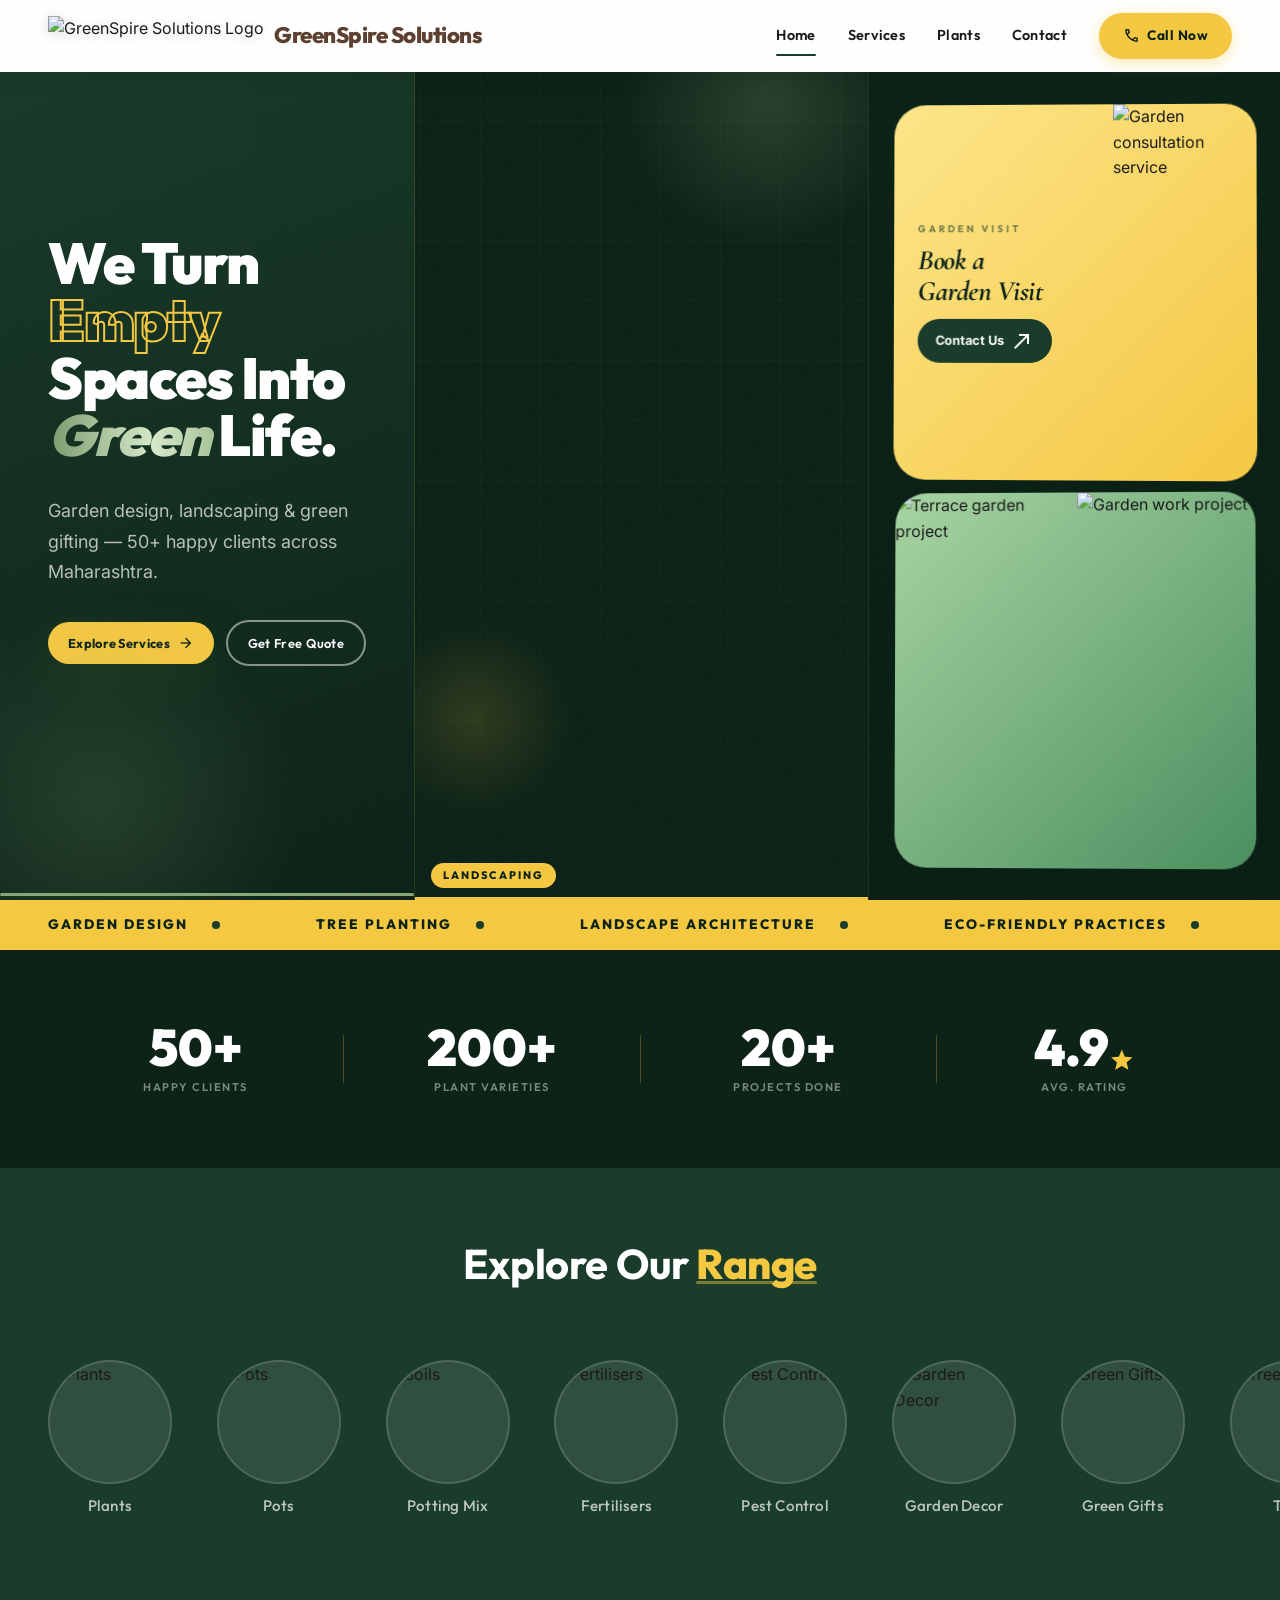
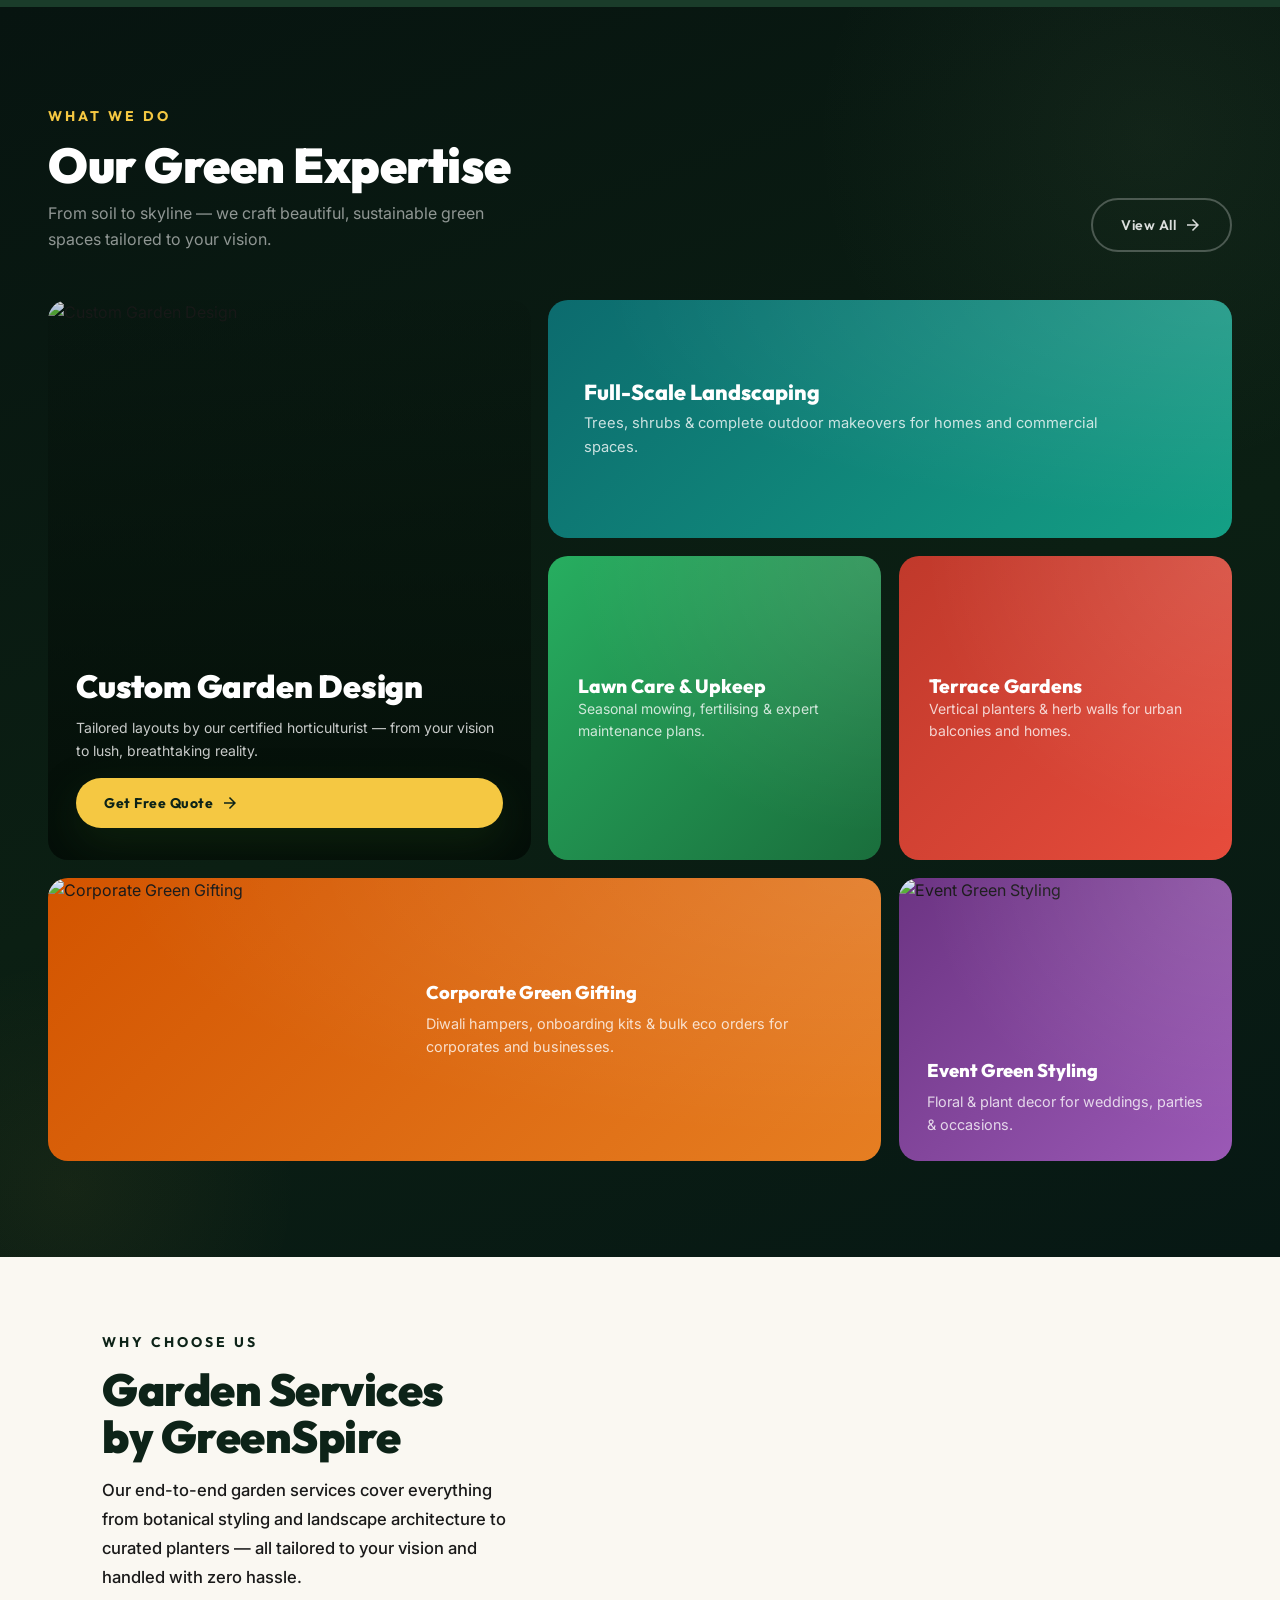
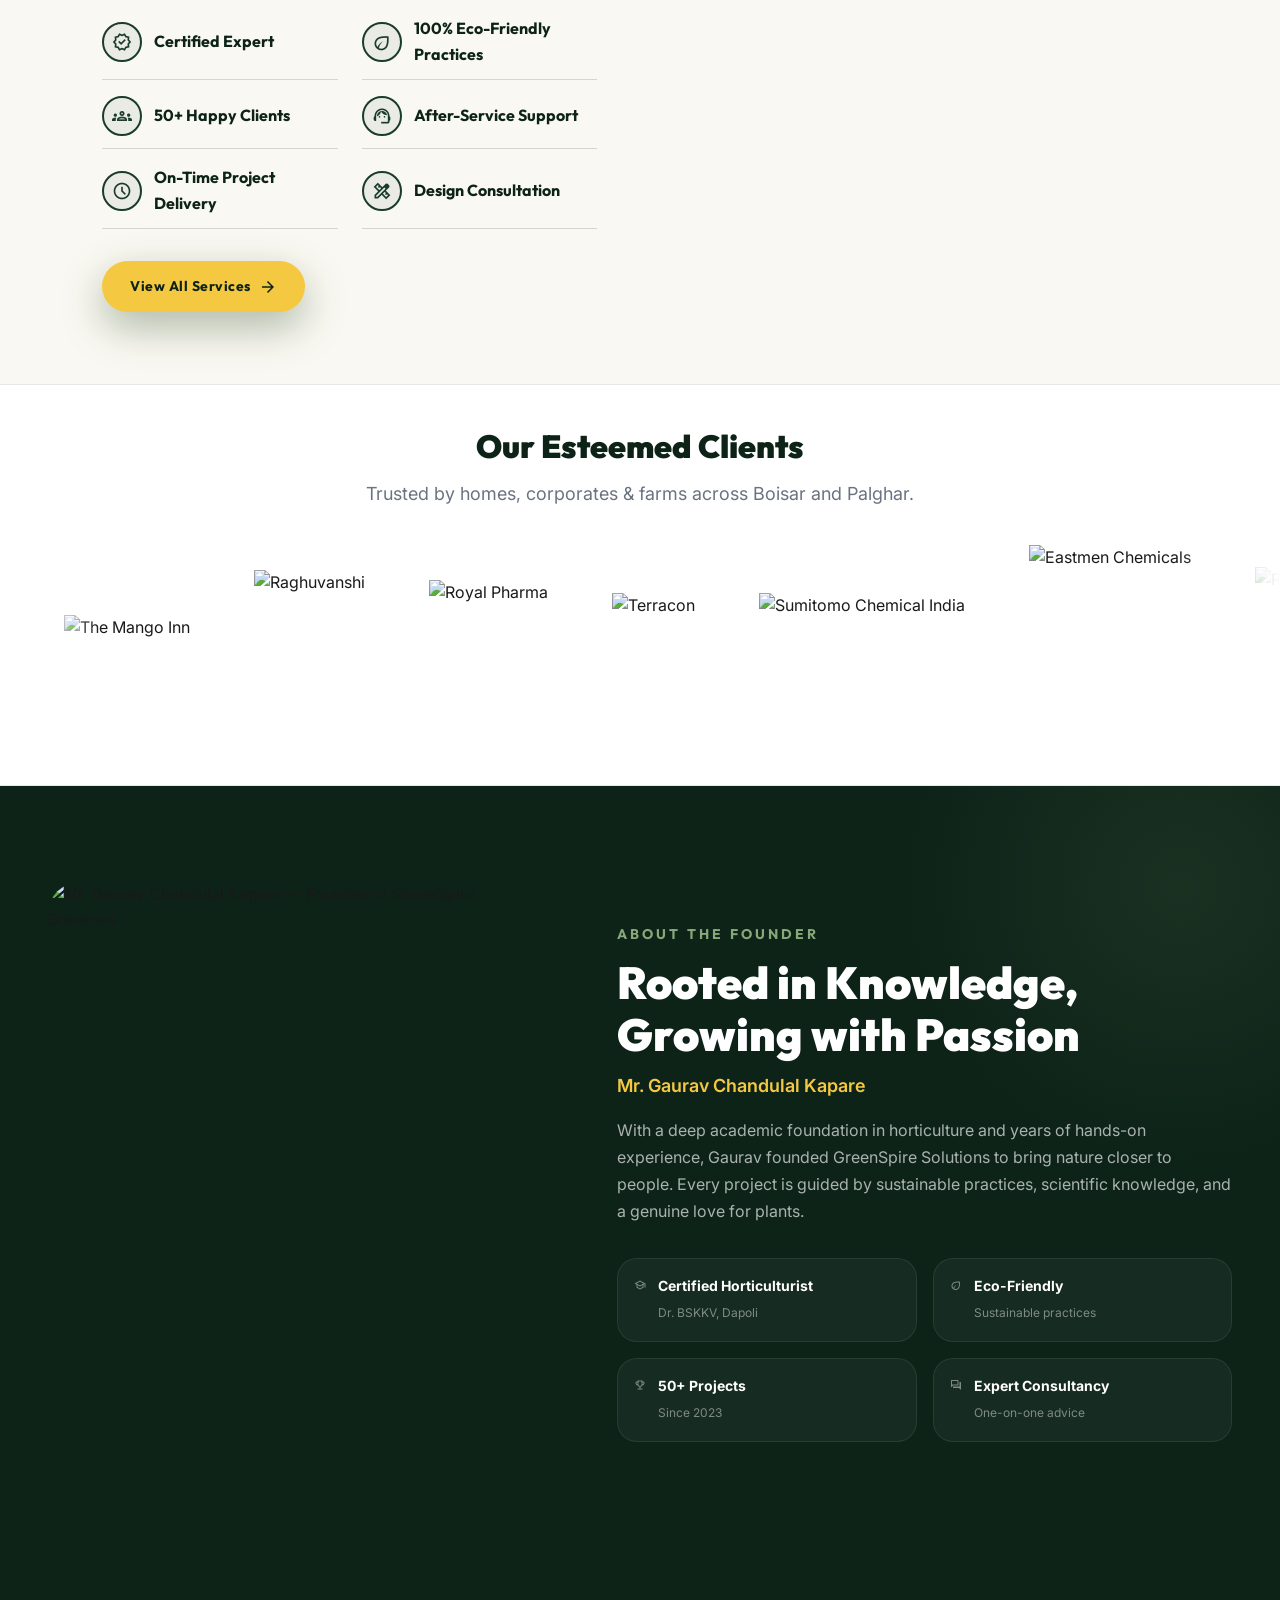
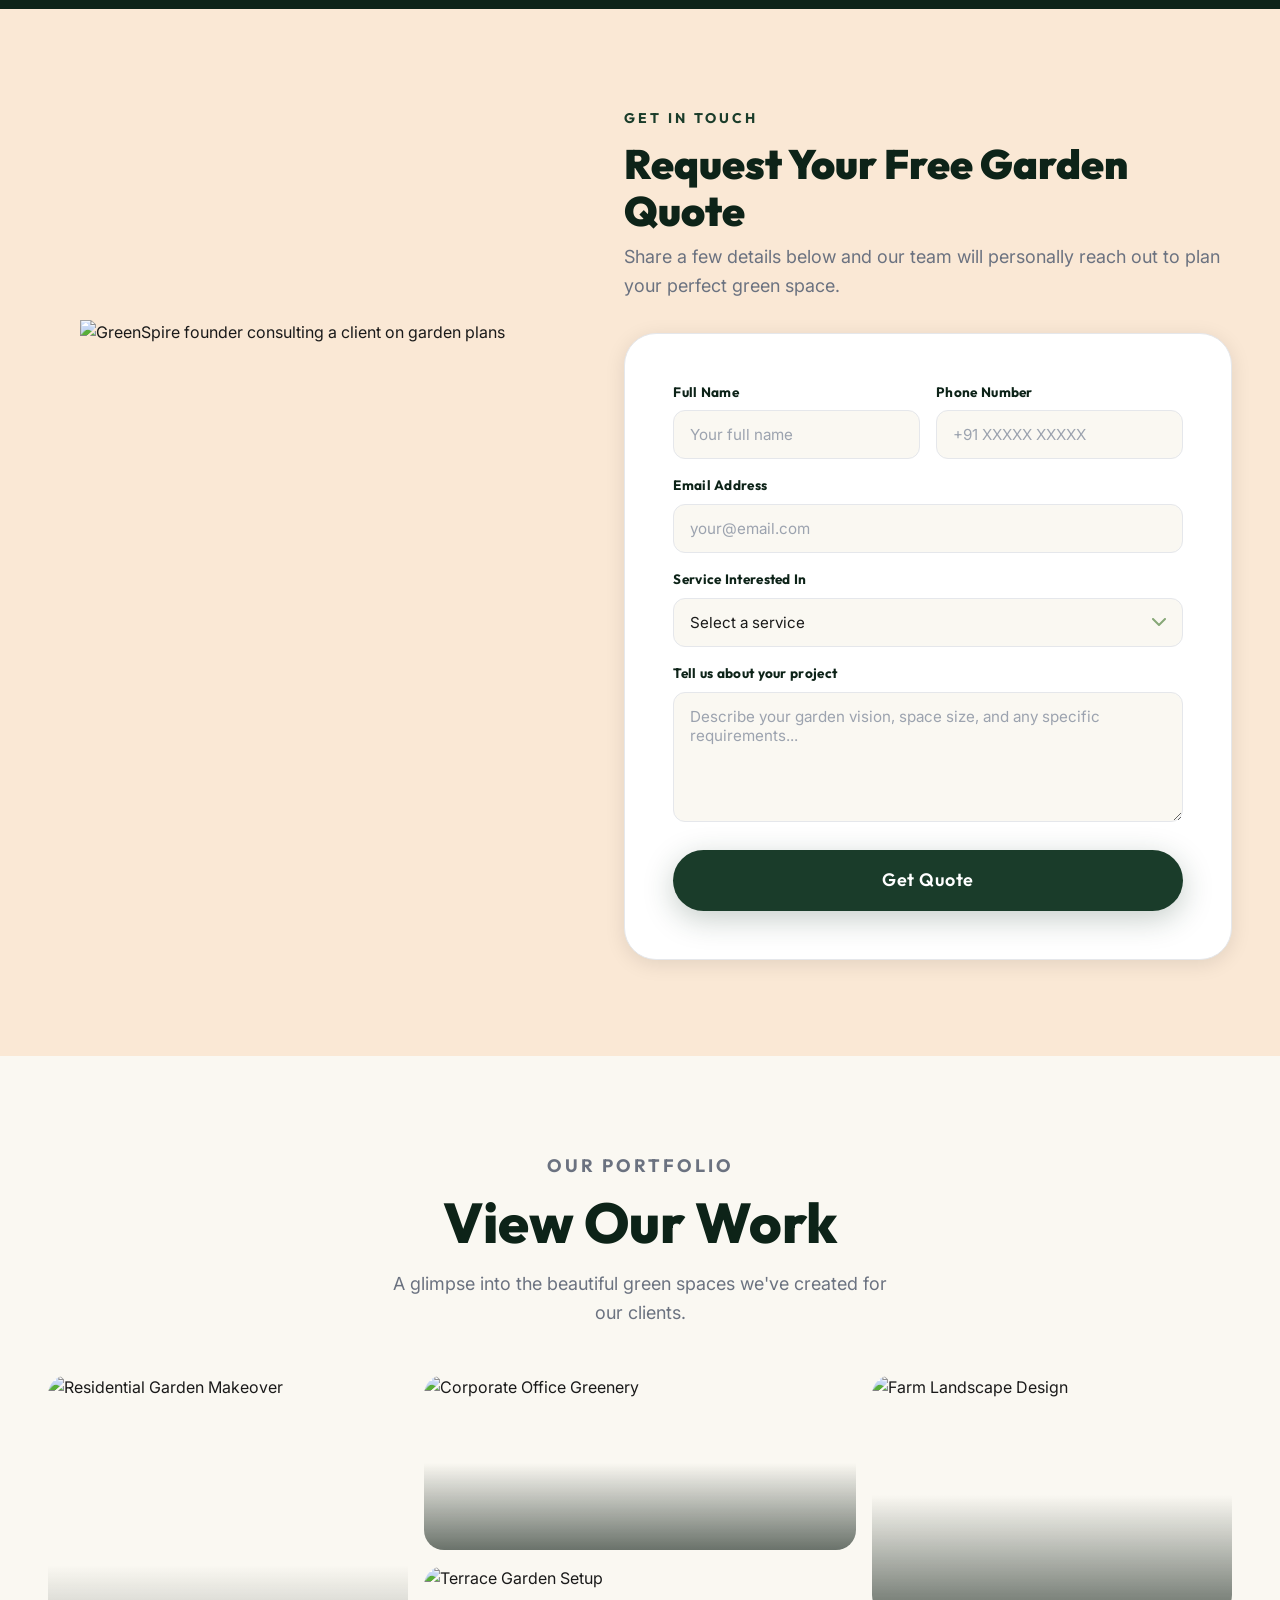
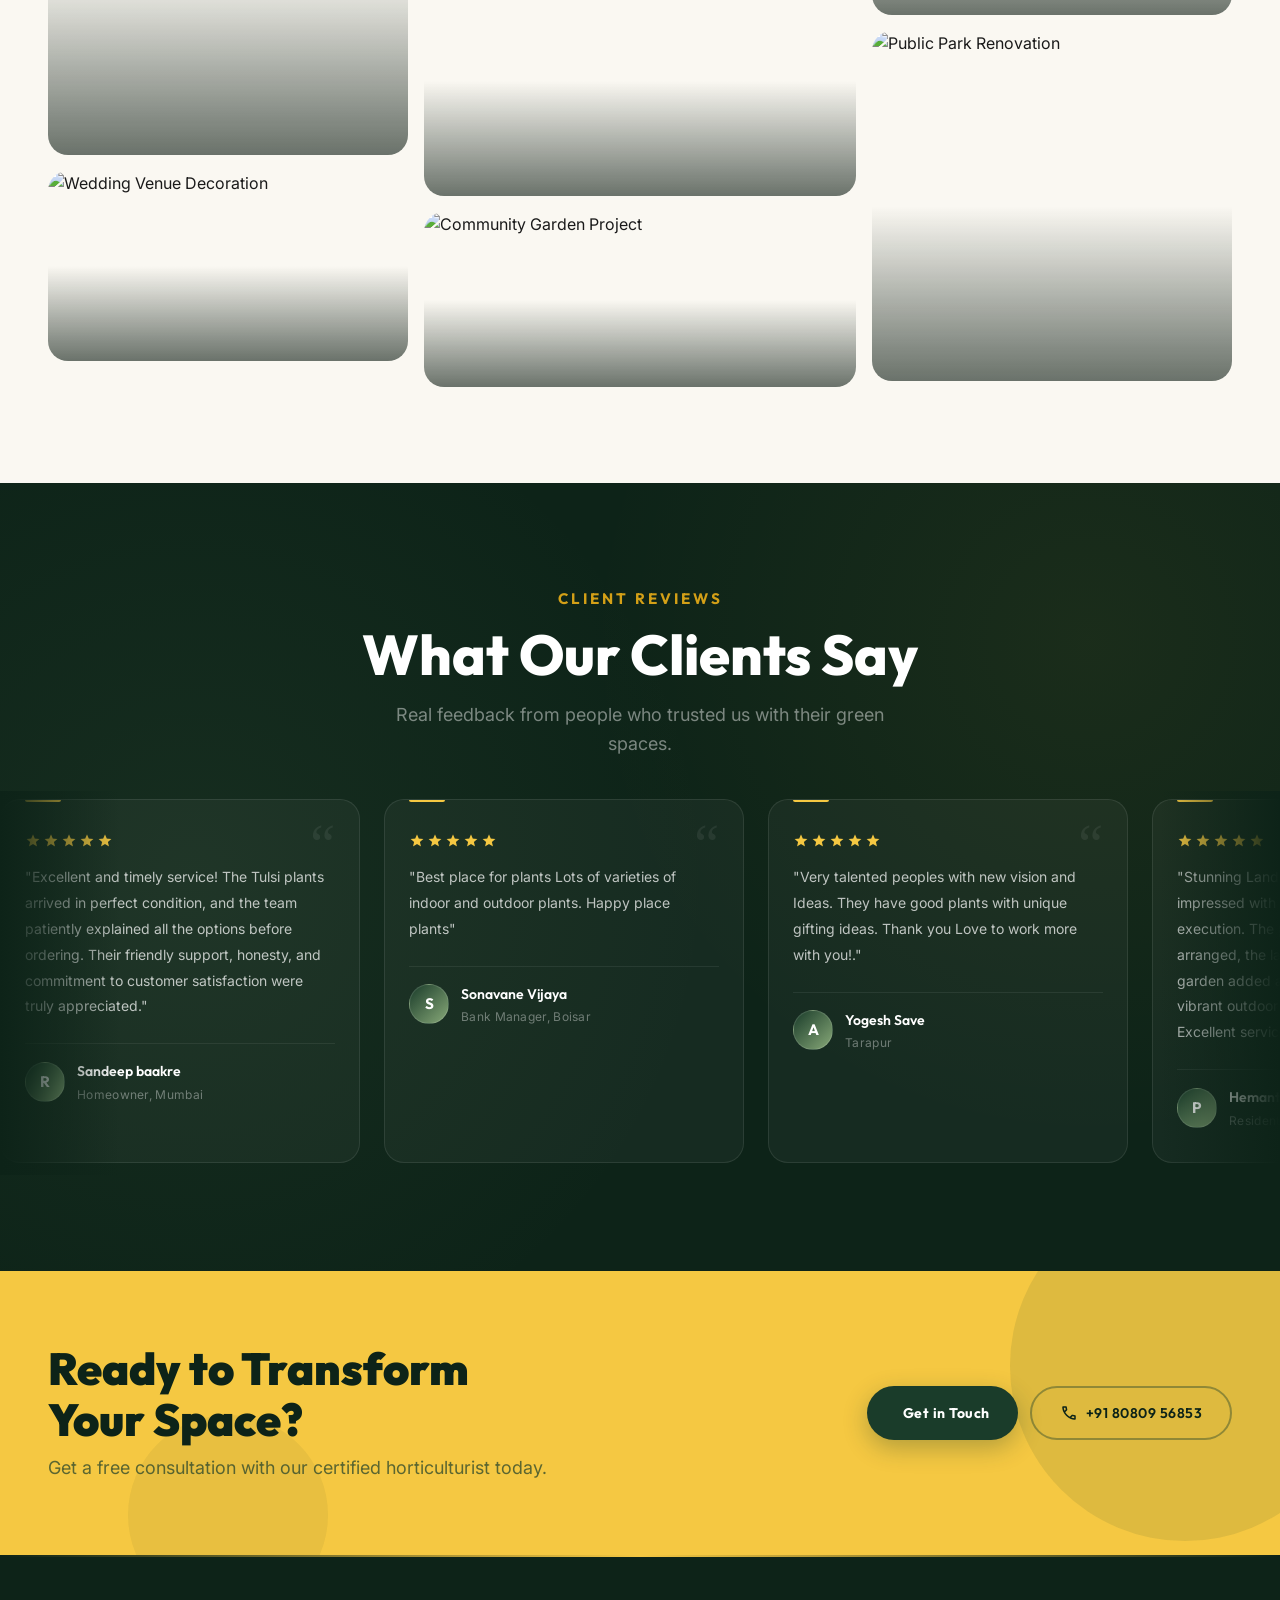
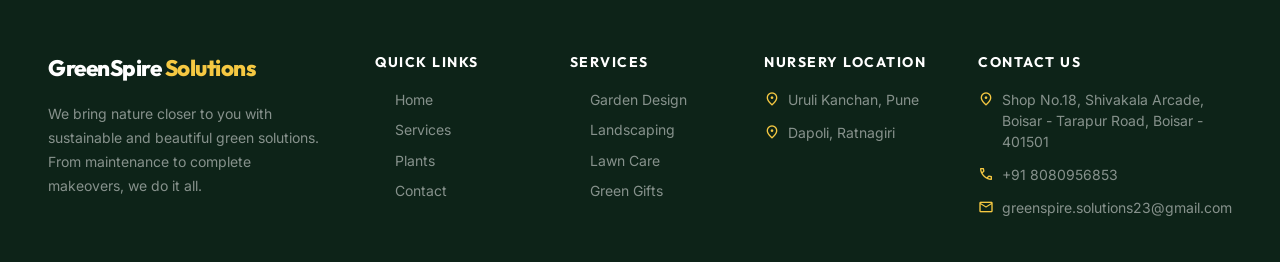
==== commit a49c9d8a: "deplot stage" ====
--- a/index.html
+++ b/index.html
@@ -26,17 +26,22 @@
   <link rel="preconnect" href="https://fonts.gstatic.com" crossorigin>
   <!-- Preload critical font subset -->
   <link rel="preload" href="https://fonts.gstatic.com/s/outfit/v11/QGYvz_MVcBeNP4NjuGObqx1XmO1I4TC1C4G-EiAou6Y.woff2" as="font" type="font/woff2" crossorigin>
-  <link href="https://fonts.googleapis.com/css2?family=Cormorant+Garamond:ital,wght@0,400;0,600;0,700;1,400&family=Inter:wght@300;400;500;600;700&family=Outfit:wght@400;500;600;700;800;900&family=Playfair+Display:ital,wght@0,400;0,700;1,400&family=Unbounded:wght@700;800;900&display=swap" rel="stylesheet">
-  <link rel="stylesheet" href="https://fonts.googleapis.com/css2?family=Material+Symbols+Outlined:opsz,wght,FILL,GRAD@20..48,100..700,0..1,-50..200&display=swap" />
+  <!-- Trimmed: removed unused Playfair Display family entirely (not referenced in any CSS);
+       Unbounded reduced to weight 900 only (the only weight used, in .letsgo-item) -->
+  <link href="https://fonts.googleapis.com/css2?family=Cormorant+Garamond:ital,wght@0,400;0,600;0,700;1,400&family=Inter:wght@300;400;500;600;700&family=Outfit:wght@400;500;600;700;800;900&family=Unbounded:wght@900&display=swap" rel="stylesheet">
+  <!-- Trimmed axis ranges to only what's used (FILL 0-1, wght 400-500, opsz 20-24, GRAD 0) -->
+  <link rel="stylesheet" href="https://fonts.googleapis.com/css2?family=Material+Symbols+Outlined:opsz,wght,FILL,GRAD@20..48,100..700,0..1,-50..200" />
   <!-- Preload hero image for LCP -->
   <link rel="preload" as="image" href="https://ik.imagekit.io/greenspire/images/hero1.webp?updatedAt=1776152728259" fetchpriority="high">
-  <link rel="stylesheet" href="https://cdnjs.cloudflare.com/ajax/libs/font-awesome/6.5.0/css/all.min.css">
+  <!-- Font Awesome removed: no fa-* icons found anywhere in this page, only material-symbols-outlined is used -->
 
   <!-- Styles -->
   <link rel="stylesheet" href="style/global.css">
   <link rel="stylesheet" href="style/header.css">
-  <link rel="stylesheet" href="style/footer.css">
   <link rel="stylesheet" href="style/home.css">
+  <!-- footer.css loaded non-blocking: footer is below the fold, doesn't affect FCP/LCP -->
+  <link rel="preload" href="style/footer.css" as="style" onload="this.onload=null;this.rel='stylesheet'">
+  <noscript><link rel="stylesheet" href="style/footer.css"></noscript>
 </head>
 
 <body>
@@ -48,24 +53,7 @@
   </div>
 
 
-  <!-- ═══════ ANNOUNCEMENT BAR ═══════ -->
-  <div class="announcement-bar" aria-label="Announcement">
-    <div class="ann-inner">
-      <span><span class="material-symbols-outlined">local_florist</span> Free garden consultation for first-time clients</span>
-      <span><span class="material-symbols-outlined">emoji_events</span> 50+ Happy Clients across Maharashtra</span>
-      <span><span class="material-symbols-outlined">eco</span> 100% Eco-Friendly Practices</span>
-      <span><span class="material-symbols-outlined">call</span> Call Now: +91 8080956853</span>
-      <span><span class="material-symbols-outlined">card_giftcard</span> Corporate Green Gifting Available</span>
-      <!-- duplicate for seamless loop -->
-      <span><span class="material-symbols-outlined">local_florist</span> Free garden consultation for first-time clients</span>
-      <span><span class="material-symbols-outlined">emoji_events</span> 50+ Happy Clients across Maharashtra</span>
-      <span><span class="material-symbols-outlined">eco</span> 100% Eco-Friendly Practices</span>
-      <span><span class="material-symbols-outlined">call</span> Call Now: +91 8080956853</span>
-      <span><span class="material-symbols-outlined">card_giftcard</span> Corporate Green Gifting Available</span>
-    </div>
-  </div>
-
-  <!-- ═══════ NAVBAR ═══════ -->
+
   <nav class="navbar navbar--white" id="navbar" role="navigation" aria-label="Main Navigation">
     <div class="container">
       <a href="index.html" class="nav-logo" aria-label="GreenSpire Home">
@@ -129,11 +117,11 @@
     <!-- Slide 1 -->
     <div class="hero-slide hero-slide--active">
       <img
-        src="https://ik.imagekit.io/greenspire/GreenSpire%20Solutions%20/home/hero1.3.avif?tr=w-1200,q-70"
+        src="https://ik.imagekit.io/greenspire/GreenSpire%20Solutions%20/home/hero1.3.avif?tr=w-1200,q-60"
         srcset="
-          https://ik.imagekit.io/greenspire/GreenSpire%20Solutions%20/home/hero1.3.avif?tr=w-480,q-70 480w,
-          https://ik.imagekit.io/greenspire/GreenSpire%20Solutions%20/home/hero1.3.avif?tr=w-768,q-70 768w,
-          https://ik.imagekit.io/greenspire/GreenSpire%20Solutions%20/home/hero1.3.avif?tr=w-1200,q-70 1200w"
+          https://ik.imagekit.io/greenspire/GreenSpire%20Solutions%20/home/hero1.3.avif?tr=w-420,q-60 420w,
+          https://ik.imagekit.io/greenspire/GreenSpire%20Solutions%20/home/hero1.3.avif?tr=w-768,q-60 768w,
+          https://ik.imagekit.io/greenspire/GreenSpire%20Solutions%20/home/hero1.3.avif?tr=w-1200,q-60 1200w"
         sizes="100vw"
         fetchpriority="high"
         width="1200"
@@ -148,11 +136,11 @@
     <!-- Slide 2 -->
     <div class="hero-slide">
       <img
-        src="https://ik.imagekit.io/greenspire/GreenSpire%20Solutions%20/home/Hero1.1.avif?tr=w-1200,q-70"
+        src="https://ik.imagekit.io/greenspire/GreenSpire%20Solutions%20/home/Hero1.1.avif?tr=w-1200,q-60"
         srcset="
-          https://ik.imagekit.io/greenspire/GreenSpire%20Solutions%20/home/Hero1.1.avif?tr=w-480,q-70 480w,
-          https://ik.imagekit.io/greenspire/GreenSpire%20Solutions%20/home/Hero1.1.avif?tr=w-768,q-70 768w,
-          https://ik.imagekit.io/greenspire/GreenSpire%20Solutions%20/home/Hero1.1.avif?tr=w-1200,q-70 1200w"
+          https://ik.imagekit.io/greenspire/GreenSpire%20Solutions%20/home/Hero1.1.avif?tr=w-420,q-60 420w,
+          https://ik.imagekit.io/greenspire/GreenSpire%20Solutions%20/home/Hero1.1.avif?tr=w-768,q-60 768w,
+          https://ik.imagekit.io/greenspire/GreenSpire%20Solutions%20/home/Hero1.1.avif?tr=w-1200,q-60 1200w"
         sizes="100vw"
         width="1200"
         height="800"
@@ -166,11 +154,11 @@
     <!-- Slide 3 -->
     <div class="hero-slide">
       <img
-        src="https://ik.imagekit.io/greenspire/GreenSpire%20Solutions%20/home/hero1.2.avif?tr=w-1200,q-70"
+        src="https://ik.imagekit.io/greenspire/GreenSpire%20Solutions%20/home/hero1.2.avif?tr=w-1200,q-60"
         srcset="
-          https://ik.imagekit.io/greenspire/GreenSpire%20Solutions%20/home/hero1.2.avif?tr=w-480,q-70 480w,
-          https://ik.imagekit.io/greenspire/GreenSpire%20Solutions%20/home/hero1.2.avif?tr=w-768,q-70 768w,
-          https://ik.imagekit.io/greenspire/GreenSpire%20Solutions%20/home/hero1.2.avif?tr=w-1200,q-70 1200w"
+          https://ik.imagekit.io/greenspire/GreenSpire%20Solutions%20/home/hero1.2.avif?tr=w-420,q-60 420w,
+          https://ik.imagekit.io/greenspire/GreenSpire%20Solutions%20/home/hero1.2.avif?tr=w-768,q-60 768w,
+          https://ik.imagekit.io/greenspire/GreenSpire%20Solutions%20/home/hero1.2.avif?tr=w-1200,q-60 1200w"
         sizes="100vw"
         width="1200"
         height="800"
@@ -202,18 +190,18 @@
           </a>
         </div>
         <div class="right-card-media">
-          <img src="https://ik.imagekit.io/greenspire/GreenSpire%20Solutions%20/home/hero2.avif?tr=w-350,q-70"
+          <img src="https://ik.imagekit.io/greenspire/GreenSpire%20Solutions%20/home/hero2.avif?tr=w-200,q-60"
             loading="lazy" alt="Garden consultation service">
         </div>
       </div>
 
       <div class="hero-right-card hero-right-card--mint">
         <div class="right-card-media">
-          <img src="https://ik.imagekit.io/greenspire/GreenSpire%20Solutions%20/home/hero3.avif?tr=w-350,q-70"
+          <img src="https://ik.imagekit.io/greenspire/GreenSpire%20Solutions%20/home/hero3.avif?tr=w-200,q-60"
             loading="lazy" alt="Terrace garden project">
         </div>
         <div class="right-card-media">
-          <img src="https://ik.imagekit.io/greenspire/GreenSpire%20Solutions%20/home/hero4.avif?tr=w-350,q-70"
+          <img src="https://ik.imagekit.io/greenspire/GreenSpire%20Solutions%20/home/hero4.avif?tr=w-200,q-60"
             loading="lazy" alt="Garden work project">
         </div>
       </div>
@@ -382,7 +370,7 @@
 
         <!-- FEATURED: Custom Garden Design (col 1, spans 2 rows) -->
         <div class="wwd-card wwd-featured reveal">
-          <img src="https://ik.imagekit.io/greenspire/GreenSpire%20Solutions%20/home/hero1.3.avif?tr=w-700,q-70" loading="lazy" alt="Custom Garden Design">
+          <img src="https://ik.imagekit.io/greenspire/GreenSpire%20Solutions%20/home/hero1.3.avif?tr=w-480,q-60" loading="lazy" alt="Custom Garden Design">
           <div class="wwd-featured-overlay"></div>
           <div class="wwd-featured-body">
             <h3>Custom Garden Design</h3>
@@ -419,7 +407,7 @@
 
         <div class="wwd-card wwd-img-card wwd-card--amber wwd-img-amber reveal">
           <div class="wwd-img-card-photo">
-            <img src="https://ik.imagekit.io/greenspire/GreenSpire%20Solutions%20/home/greengifts.avif?tr=w-450,q-70" loading="lazy" alt="Corporate Green Gifting">
+            <img src="https://ik.imagekit.io/greenspire/GreenSpire%20Solutions%20/home/greengifts.avif?tr=w-450,q-60" loading="lazy" alt="Corporate Green Gifting">
           </div>
           <div class="wwd-img-card-body">
             <h4>Corporate Green Gifting</h4>
@@ -430,7 +418,7 @@
         <!-- PURPLE: Event Green Styling (col 3, row 3) -->
         <div class="wwd-card wwd-img-card wwd-img-purple wwd-card--purple reveal">
           <div class="wwd-img-card-photo">
-            <img src="https://ik.imagekit.io/greenspire/GreenSpire%20Solutions%20/plants/event.avif?tr=w-450,q-70" loading="lazy" alt="Event Green Styling">
+            <img src="https://ik.imagekit.io/greenspire/GreenSpire%20Solutions%20/plants/event.avif?tr=w-450,q-60" loading="lazy" alt="Event Green Styling">
           </div>
           <div class="wwd-img-card-body">
             <h4>Event Green Styling</h4>
--- a/style/global.css
+++ b/style/global.css
@@ -1,4 +1,3 @@
-
 /* ── CSS Custom Properties ── */
 :root {
   /* Colors */
@@ -398,9 +397,22 @@
 
 /* ── Material Symbols ── */
 .material-symbols-outlined {
+  font-family: 'Material Symbols Outlined';
+  font-weight: normal;
+  font-style: normal;
+  font-size: 24px;
+  line-height: 1;
+  letter-spacing: normal;
+  text-transform: none;
+  display: inline-block;
+  white-space: nowrap;
+  word-wrap: normal;
+  direction: ltr;
+  font-feature-settings: 'liga';
+  -webkit-font-feature-settings: 'liga';
+  -webkit-font-smoothing: antialiased;
   font-variation-settings: 'FILL' 0, 'wght' 400, 'GRAD' 0, 'opsz' 24;
   vertical-align: middle;
-  line-height: 1;
 }
 
 /* ── Scrollbar ── */
--- a/style/home.css
+++ b/style/home.css
@@ -1368,76 +1368,6 @@
     position: relative;
   }
   .why-mobile-bg { display: block; }
-}
-
-@media (min-width: 641px) and (max-width: 768px) {
-  .why-section {
-    background-image: none;
-    background-color: transparent;
-    min-height: unset;
-    display: block;
-    position: relative;
-  }
-
-  .why-mobile-bg {
-    display: block;
-  }
-
-  .why-section .container {
-    position: relative;
-    z-index: 2;
-    display: block;
-    padding-block: var(--space-2xl) var(--space-xl);
-    padding-inline: var(--container-pad);
-    max-width: 100%;
-    box-sizing: border-box;
-  }
-
-  .why-content {
-    max-width: 100%;
-  }
-
-  .why-content .section-label {
-    color: var(--clr-forest-deep);
-  }
-
-  .why-content h2 {
-    color: var(--clr-forest-deep);
-    font-size: clamp(1.75rem, 5vw, 2.4rem);
-  }
-
-  .why-desc {
-    color: var(--clr-text);
-    font-size: 0.95rem;
-    margin-bottom: var(--space-md);
-    max-width: 100%;
-  }
-
-  .why-points {
-    grid-template-columns: 1fr 1fr;
-    gap: 0.6rem;
-    margin-bottom: var(--space-lg);
-  }
-
-  .why-point {
-    color: var(--clr-forest-deep);
-    border-bottom: none;
-    font-size: 0.9rem;
-    background: rgba(255, 255, 255, 0.65);
-    backdrop-filter: blur(6px);
-    -webkit-backdrop-filter: blur(6px);
-    border-radius: 8px;
-    padding: 0.5rem 0.75rem;
-  }
-
-  .why-point-icon {
-    width: 34px;
-    height: 34px;
-    font-size: 18px;
-    border-color: var(--clr-forest);
-    background: rgba(26, 60, 42, 0.1);
-    color: var(--clr-forest);
-  }
 }
 
 @media (max-width: 768px) {
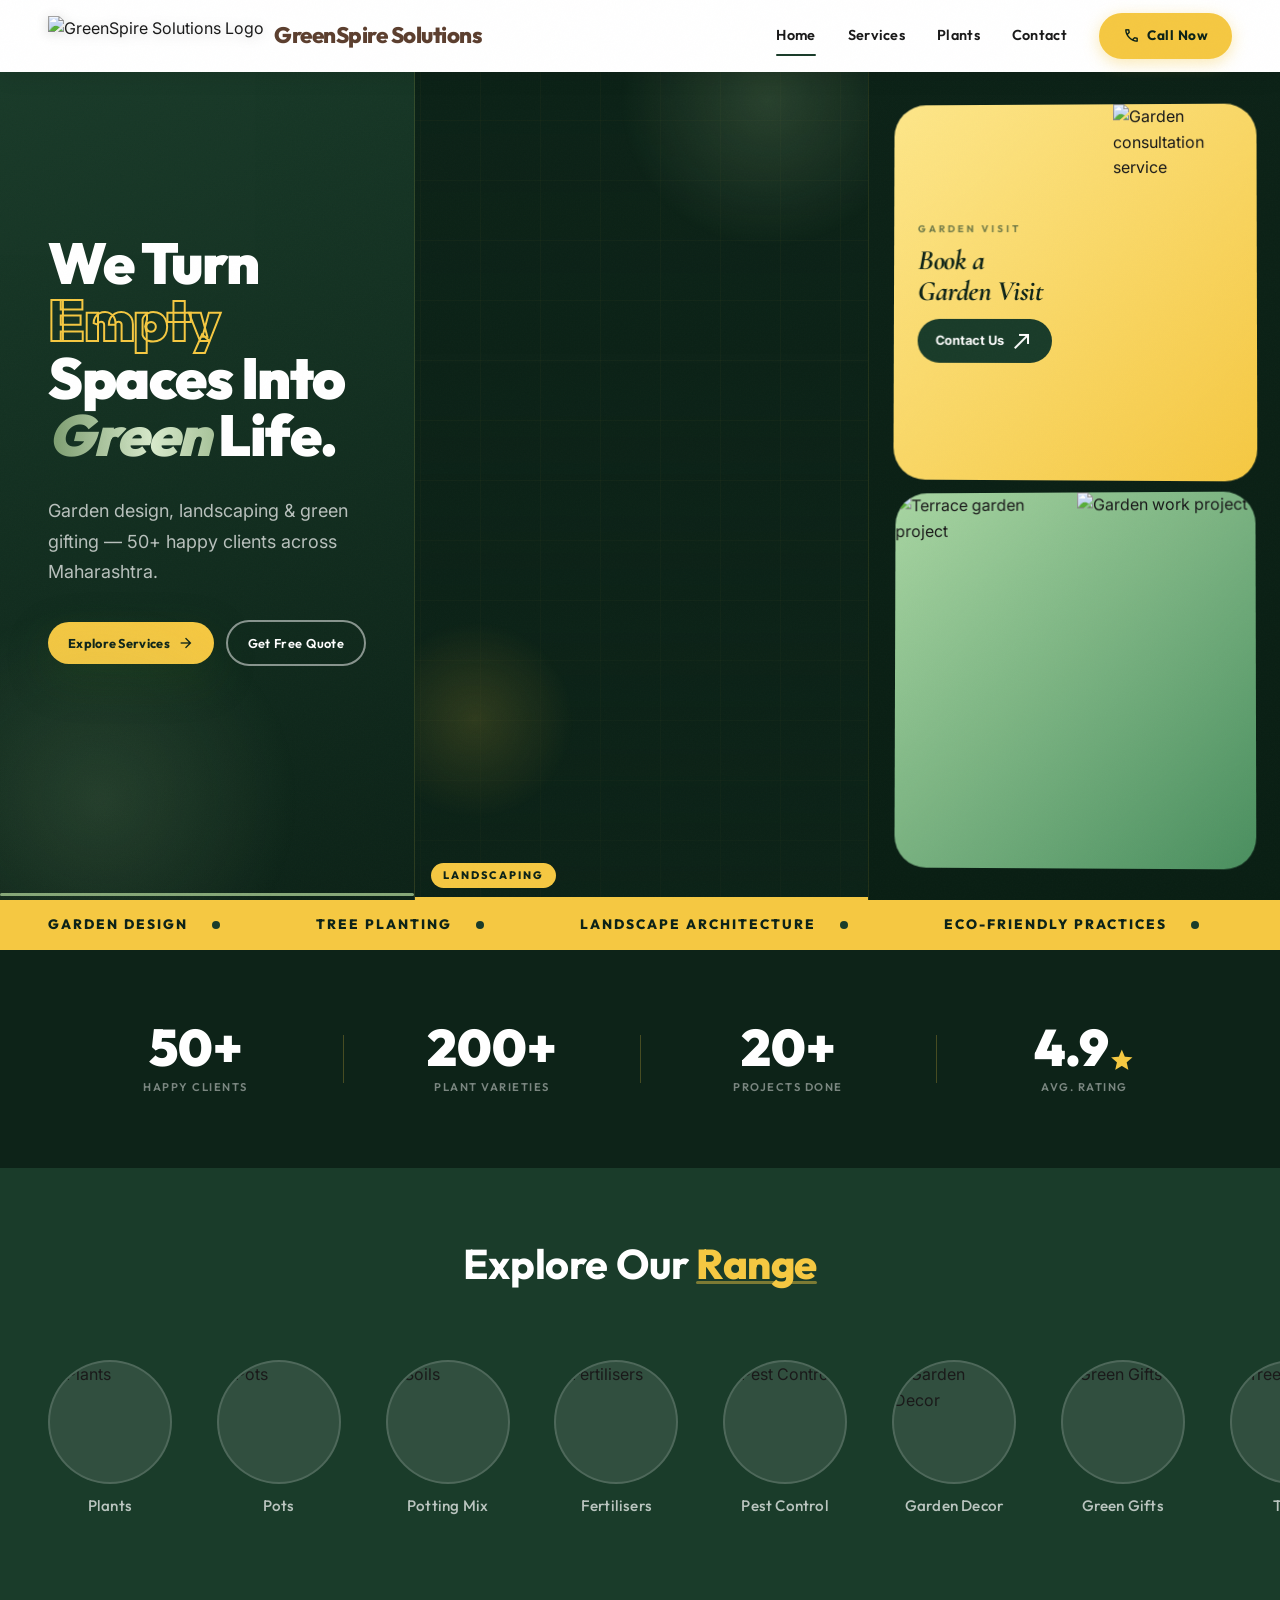
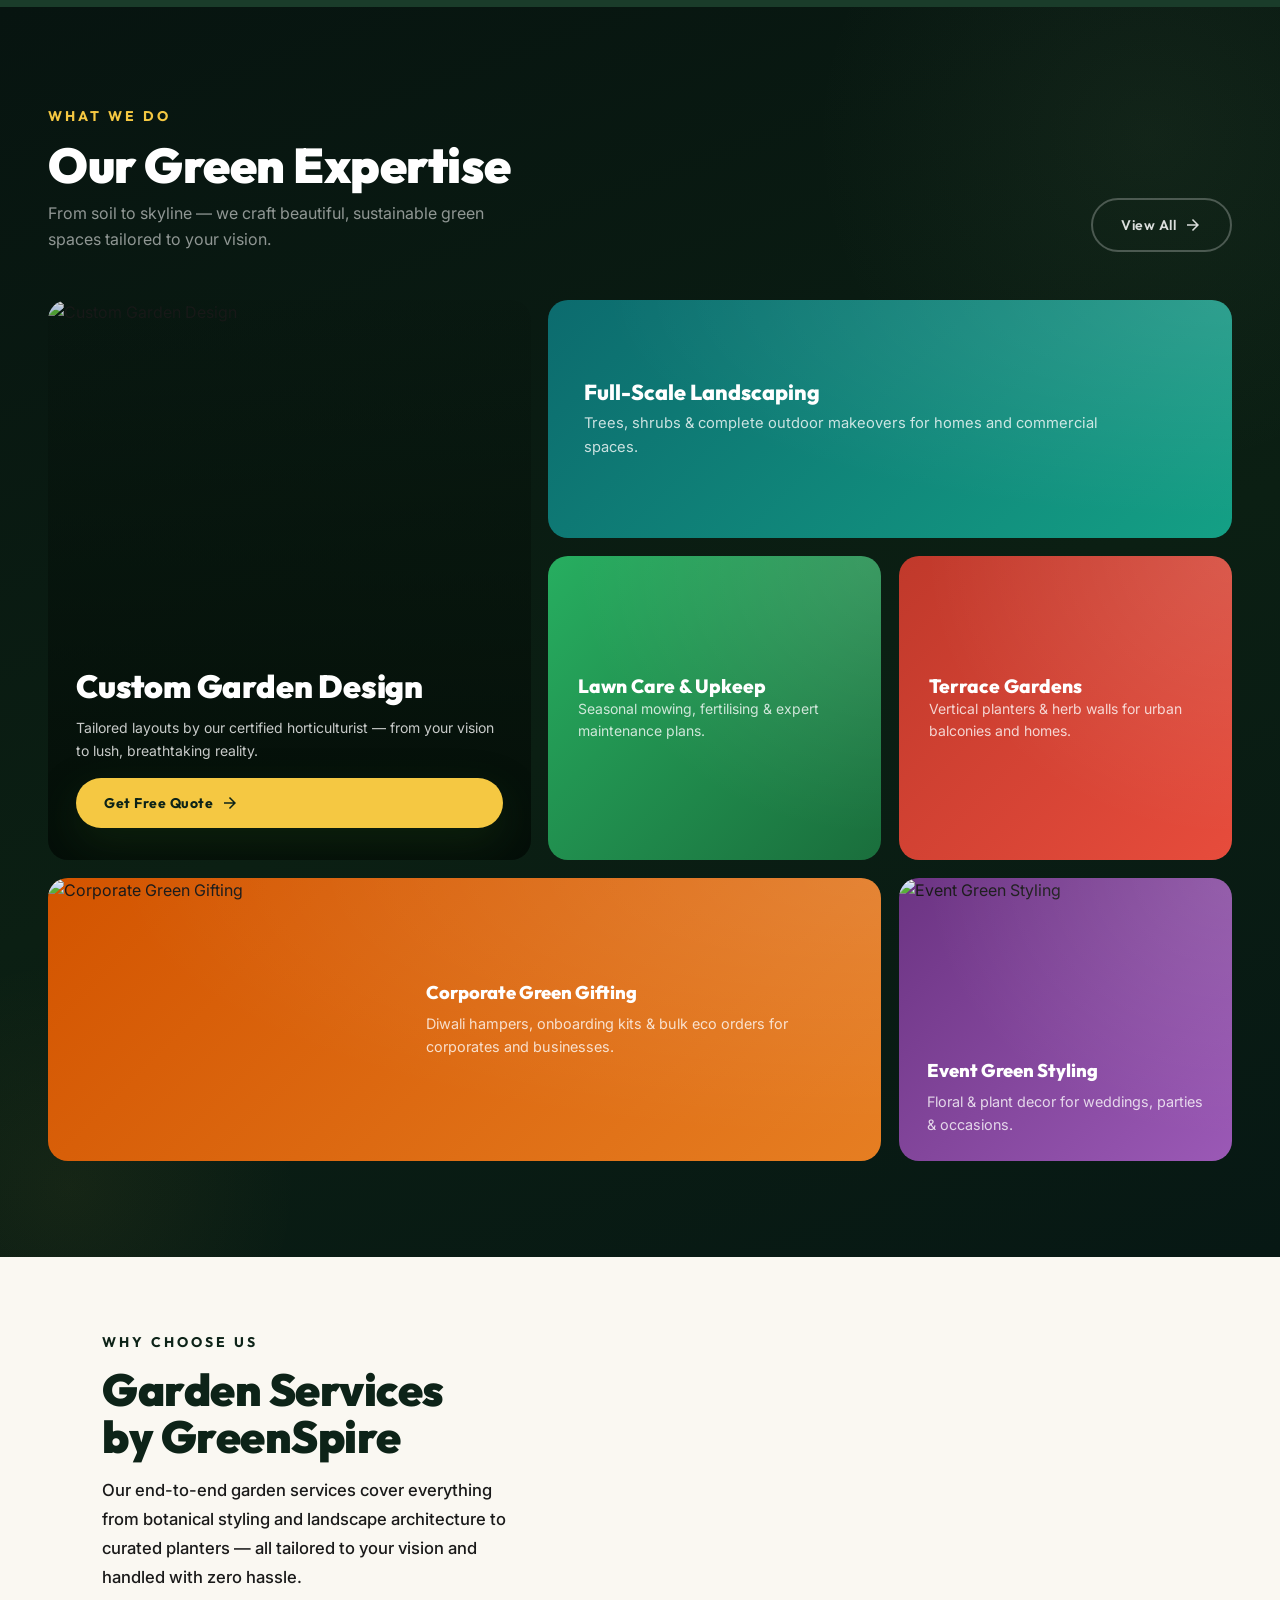
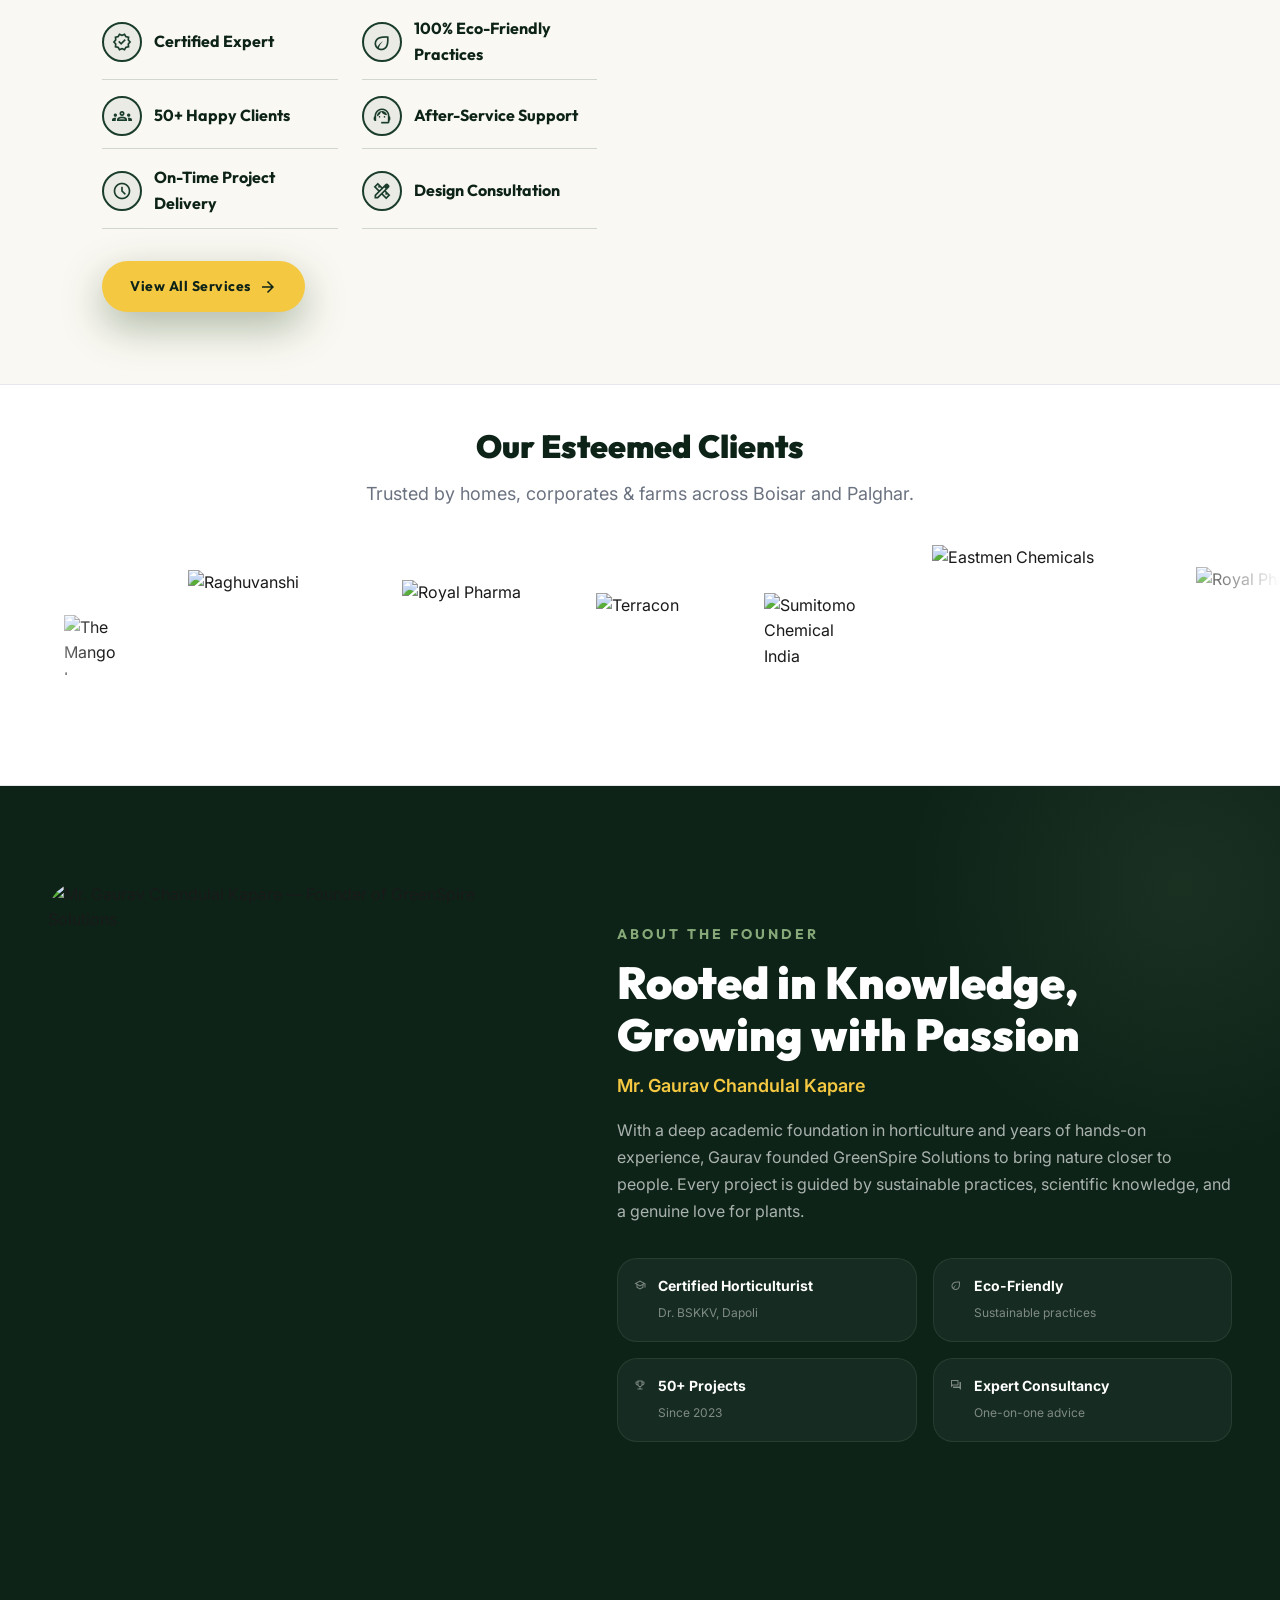
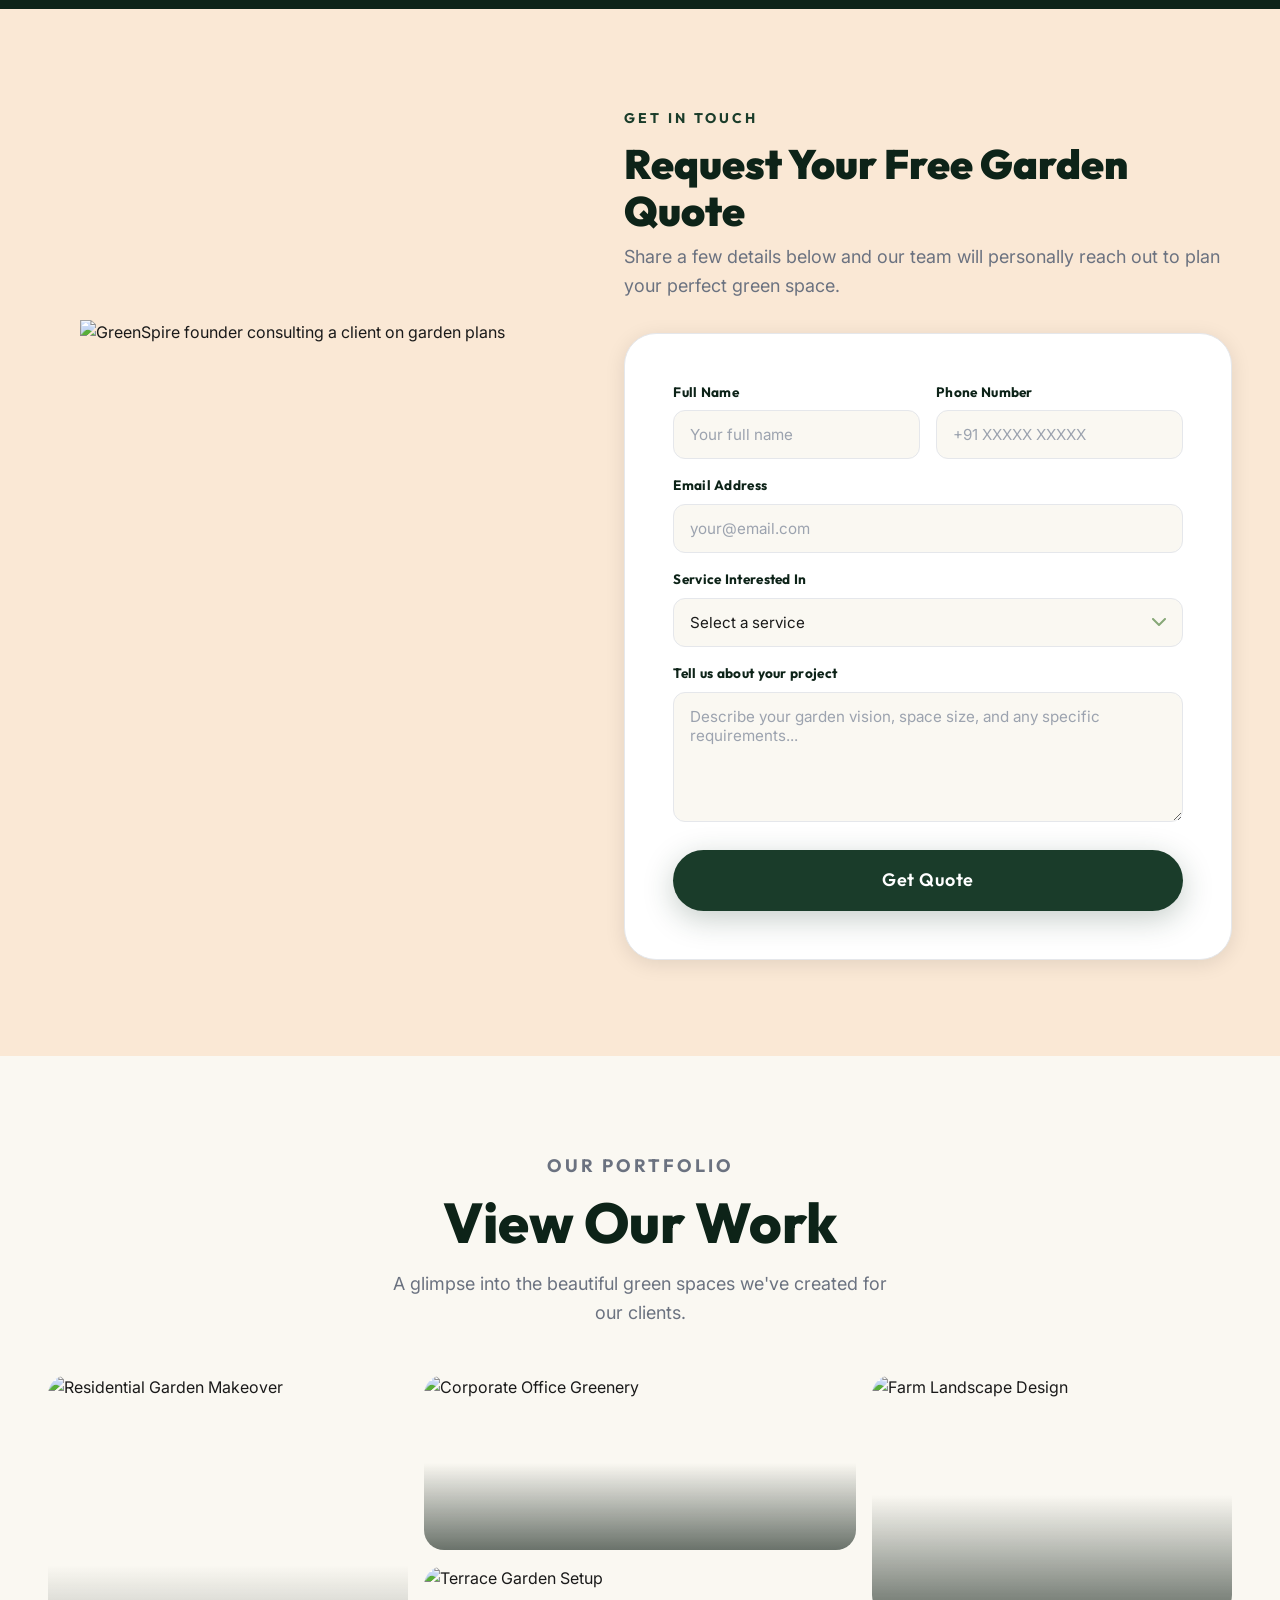
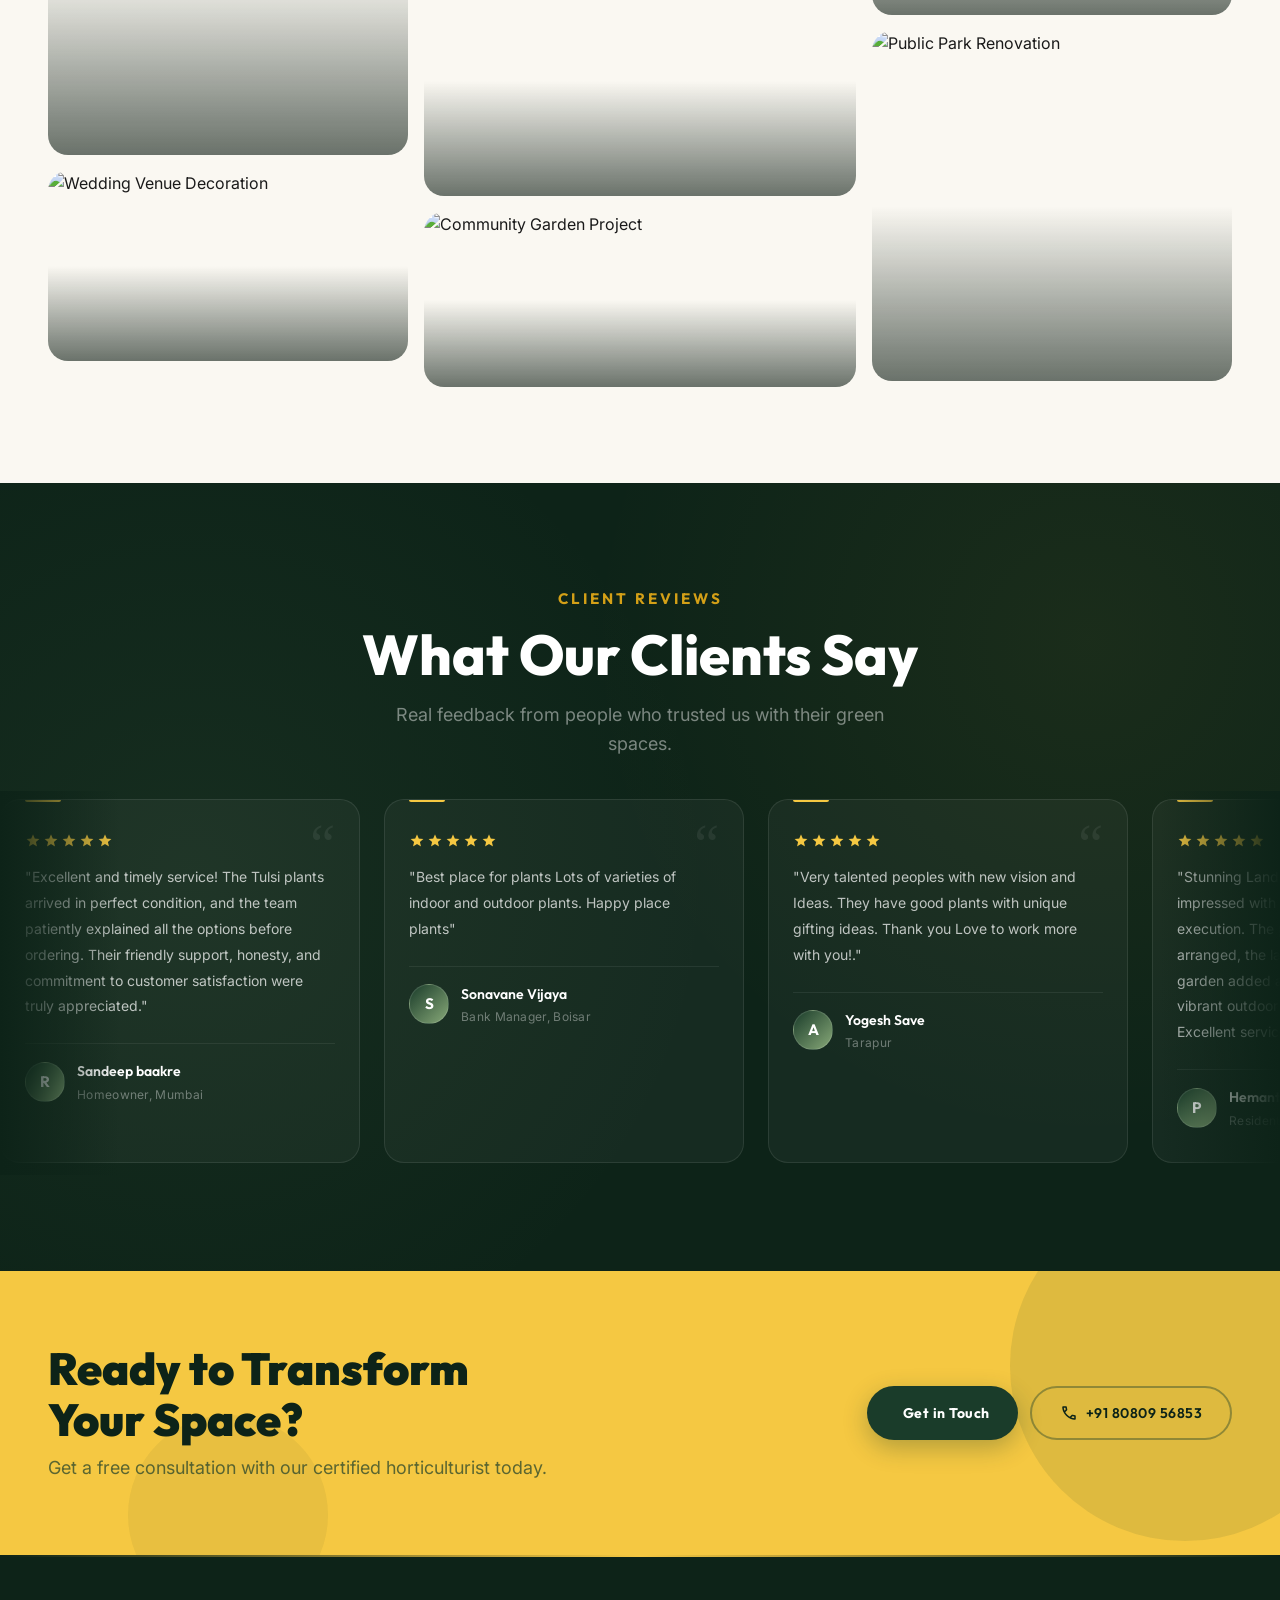
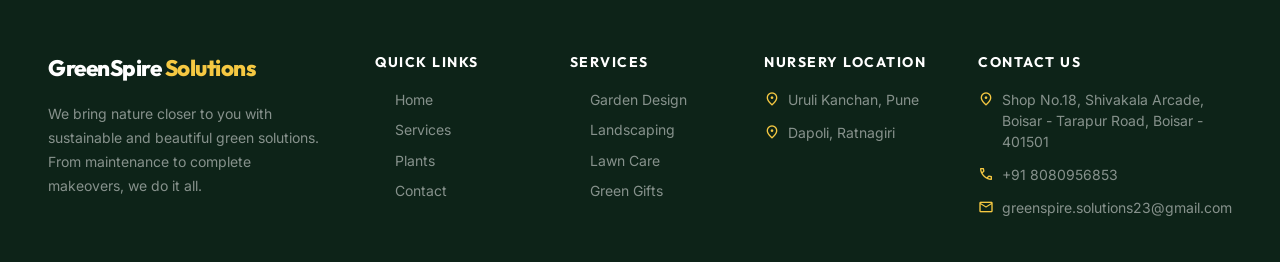
==== commit 4c586cbc: "OK" ====
--- a/index.html
+++ b/index.html
@@ -18,7 +18,6 @@
   <meta property="og:title" content="GreenSpire Solutions — Landscaping &amp; Garden Development">
   <meta property="og:description" content="Professional landscaping, tree planting, and garden development services in Boisar.">
   <meta property="og:image" content="https://ik.imagekit.io/greenspire/images/hero1.webp?updatedAt=1776152728259">
-  <meta property="og:url" content="https://greenspiresolutions.co.in/">
   <meta name="twitter:card" content="summary_large_image">
 
   <!-- Fonts -->
@@ -26,20 +25,73 @@
   <link rel="preconnect" href="https://fonts.gstatic.com" crossorigin>
   <!-- Preload critical font subset -->
   <link rel="preload" href="https://fonts.gstatic.com/s/outfit/v11/QGYvz_MVcBeNP4NjuGObqx1XmO1I4TC1C4G-EiAou6Y.woff2" as="font" type="font/woff2" crossorigin>
-  <!-- Trimmed: removed unused Playfair Display family entirely (not referenced in any CSS);
-       Unbounded reduced to weight 900 only (the only weight used, in .letsgo-item) -->
-  <link href="https://fonts.googleapis.com/css2?family=Cormorant+Garamond:ital,wght@0,400;0,600;0,700;1,400&family=Inter:wght@300;400;500;600;700&family=Outfit:wght@400;500;600;700;800;900&family=Unbounded:wght@900&display=swap" rel="stylesheet">
-  <!-- Trimmed axis ranges to only what's used (FILL 0-1, wght 400-500, opsz 20-24, GRAD 0) -->
-  <link rel="stylesheet" href="https://fonts.googleapis.com/css2?family=Material+Symbols+Outlined:opsz,wght,FILL,GRAD@20..48,100..700,0..1,-50..200" />
-  <!-- Preload hero image for LCP -->
-  <link rel="preload" as="image" href="https://ik.imagekit.io/greenspire/images/hero1.webp?updatedAt=1776152728259" fetchpriority="high">
-  <!-- Font Awesome removed: no fa-* icons found anywhere in this page, only material-symbols-outlined is used -->
-
-  <!-- Styles -->
-  <link rel="stylesheet" href="style/global.css">
-  <link rel="stylesheet" href="style/header.css">
-  <link rel="stylesheet" href="style/home.css">
-  <!-- footer.css loaded non-blocking: footer is below the fold, doesn't affect FCP/LCP -->
+  <!-- Trimmed axis ranges, loaded asynchronously with display=swap -->
+  <link rel="preload" href="https://fonts.googleapis.com/css2?family=Cormorant+Garamond:ital,wght@0,400;0,600;0,700;1,400&family=Inter:wght@300;400;500;600;700&family=Outfit:wght@400;500;600;700;800;900&family=Unbounded:wght@900&display=swap" as="style" onload="this.onload=null;this.rel='stylesheet'">
+  <noscript><link rel="stylesheet" href="https://fonts.googleapis.com/css2?family=Cormorant+Garamond:ital,wght@0,400;0,600;0,700;1,400&family=Inter:wght@300;400;500;600;700&family=Outfit:wght@400;500;600;700;800;900&family=Unbounded:wght@900&display=swap"></noscript>
+  <link rel="preload" href="https://fonts.googleapis.com/css2?family=Material+Symbols+Outlined:opsz,wght,FILL,GRAD@20..48,100..700,0..1,-50..200" as="style" onload="this.onload=null;this.rel='stylesheet'">
+  <noscript><link rel="stylesheet" href="https://fonts.googleapis.com/css2?family=Material+Symbols+Outlined:opsz,wght,FILL,GRAD@20..48,100..700,0..1,-50..200"></noscript>
+
+  <!-- Preload critical active hero slide image for LCP -->
+  <link rel="preload" as="image" href="https://ik.imagekit.io/greenspire/GreenSpire%20Solutions%20/home/hero1.3.avif?tr=w-1200,q-80" 
+    imagesrcset="
+      https://ik.imagekit.io/greenspire/GreenSpire%20Solutions%20/home/hero1.3.avif?tr=w-412,q-40 412w,
+      https://ik.imagekit.io/greenspire/GreenSpire%20Solutions%20/home/hero1.3.avif?tr=w-768,q-50 768w,
+      https://ik.imagekit.io/greenspire/GreenSpire%20Solutions%20/home/hero1.3.avif?tr=w-1024,q-65 1024w,
+      https://ik.imagekit.io/greenspire/GreenSpire%20Solutions%20/home/hero1.3.avif?tr=w-1200,q-80 1200w" 
+    imagesizes="(max-width: 767px) 100vw, 40vw" 
+    fetchpriority="high">
+
+  <!-- Critical Inline CSS to prevent layout shift and FOUC during async load -->
+  <style>
+    *, *::before, *::after { box-sizing: border-box; margin: 0; padding: 0; }
+    html { font-size: 16px; scroll-behavior: smooth; overflow-x: hidden; -webkit-font-smoothing: antialiased; }
+    body { font-family: 'Inter', system-ui, sans-serif; background: #FAF8F2; color: #1A1A1A; overflow-x: hidden; line-height: 1.6; }
+    :root {
+      --clr-forest: #1A3C2A; --clr-forest-light: #2A5A3F; --clr-forest-deep: #0D2318; --clr-amber: #F5C842;
+      --clr-cream: #FAF8F2; --clr-white: #FFFFFF; --clr-black: #0A0A0A; --clr-text: #1A1A1A;
+      --ff-heading: 'Outfit', 'Inter', sans-serif; --nav-height: 72px; --z-top: 400; --shadow-md: 0 4px 20px rgba(0,0,0,0.10);
+      --space-xs: 0.5rem; --space-sm: 0.75rem; --space-md: 1rem; --space-lg: 1.5rem; --space-xl: 2rem;
+      --space-2xl: 3rem; --space-3xl: 4.5rem; --space-4xl: 6rem;
+    }
+    .page-loader {
+      position: fixed; inset: 0; background: #FAF8F2; z-index: 10000;
+      display: flex; align-items: center; justify-content: center; flex-direction: column; gap: 14px;
+      transition: opacity 0.6s ease, visibility 0.6s ease;
+    }
+    .page-loader.loaded { opacity: 0; visibility: hidden; }
+    .loader-image {
+      width: 80px; height: 80px; object-fit: contain;
+      animation: imgSpin 1.4s cubic-bezier(0.4, 0, 0.2, 1) infinite;
+      filter: drop-shadow(0 4px 10px rgba(26, 60, 42, 0.18));
+    }
+    @keyframes imgSpin {
+      0%   { transform: rotate(0deg) scale(1); }
+      50%  { transform: rotate(180deg) scale(1.08); }
+      100% { transform: rotate(360deg) scale(1); }
+    }
+    .loader-logo { font-family: var(--ff-heading); font-size: 1.3rem; font-weight: 800; color: #3c2524; letter-spacing: 0.3px; }
+    .loader-logo span { color: #3c2524; }
+    .navbar {
+      position: fixed; top: 0; left: 0; width: 100%; height: var(--nav-height); z-index: var(--z-top);
+      background: transparent; transition: background 0.3s, box-shadow 0.3s;
+    }
+    .navbar.navbar--white { background: #FFFFFF; box-shadow: var(--shadow-md); }
+    .container { max-width: 1280px; margin-inline: auto; padding-inline: clamp(1rem, 5vw, 3rem); }
+    .navbar > .container { display: flex; align-items: center; justify-content: space-between; height: 100%; }
+    .nav-logo { display: inline-flex; align-items: center; gap: 10px; }
+    .nav-logo-img { height: 40px; width: auto; object-fit: contain; }
+    .nav-logo-text { font-family: var(--ff-heading); font-size: 1.25rem; font-weight: 800; color: var(--clr-forest); }
+    .nav-links { display: flex; align-items: center; gap: 2.2rem; }
+    @media (max-width: 767px) { .nav-links { display: none; } }
+  </style>
+
+  <!-- Styles — Asynchronous Preload -->
+  <link rel="preload" href="style/global.css" as="style" onload="this.onload=null;this.rel='stylesheet'">
+  <noscript><link rel="stylesheet" href="style/global.css"></noscript>
+  <link rel="preload" href="style/header.css" as="style" onload="this.onload=null;this.rel='stylesheet'">
+  <noscript><link rel="stylesheet" href="style/header.css"></noscript>
+  <link rel="preload" href="style/home.css" as="style" onload="this.onload=null;this.rel='stylesheet'">
+  <noscript><link rel="stylesheet" href="style/home.css"></noscript>
   <link rel="preload" href="style/footer.css" as="style" onload="this.onload=null;this.rel='stylesheet'">
   <noscript><link rel="stylesheet" href="style/footer.css"></noscript>
 </head>
@@ -79,6 +131,8 @@
   </nav>
   <div class="nav-overlay" id="navOverlay" aria-hidden="true"></div>
 
+  <main id="main-content">
+
   <!-- ═══════════════════════════════════════
        HERO — 3-PANEL 
        ═══════════════════════════════════════ -->
@@ -117,12 +171,13 @@
     <!-- Slide 1 -->
     <div class="hero-slide hero-slide--active">
       <img
-        src="https://ik.imagekit.io/greenspire/GreenSpire%20Solutions%20/home/hero1.3.avif?tr=w-1200,q-60"
+        src="https://ik.imagekit.io/greenspire/GreenSpire%20Solutions%20/home/hero1.3.avif?tr=w-1200,q-80"
         srcset="
-          https://ik.imagekit.io/greenspire/GreenSpire%20Solutions%20/home/hero1.3.avif?tr=w-420,q-60 420w,
-          https://ik.imagekit.io/greenspire/GreenSpire%20Solutions%20/home/hero1.3.avif?tr=w-768,q-60 768w,
-          https://ik.imagekit.io/greenspire/GreenSpire%20Solutions%20/home/hero1.3.avif?tr=w-1200,q-60 1200w"
-        sizes="100vw"
+          https://ik.imagekit.io/greenspire/GreenSpire%20Solutions%20/home/hero1.3.avif?tr=w-412,q-40 412w,
+          https://ik.imagekit.io/greenspire/GreenSpire%20Solutions%20/home/hero1.3.avif?tr=w-768,q-50 768w,
+          https://ik.imagekit.io/greenspire/GreenSpire%20Solutions%20/home/hero1.3.avif?tr=w-1024,q-65 1024w,
+          https://ik.imagekit.io/greenspire/GreenSpire%20Solutions%20/home/hero1.3.avif?tr=w-1200,q-80 1200w"
+        sizes="(max-width: 767px) 100vw, 40vw"
         fetchpriority="high"
         width="1200"
         height="800"
@@ -136,12 +191,13 @@
     <!-- Slide 2 -->
     <div class="hero-slide">
       <img
-        src="https://ik.imagekit.io/greenspire/GreenSpire%20Solutions%20/home/Hero1.1.avif?tr=w-1200,q-60"
+        src="https://ik.imagekit.io/greenspire/GreenSpire%20Solutions%20/home/Hero1.1.avif?tr=w-1200,q-80"
         srcset="
-          https://ik.imagekit.io/greenspire/GreenSpire%20Solutions%20/home/Hero1.1.avif?tr=w-420,q-60 420w,
-          https://ik.imagekit.io/greenspire/GreenSpire%20Solutions%20/home/Hero1.1.avif?tr=w-768,q-60 768w,
-          https://ik.imagekit.io/greenspire/GreenSpire%20Solutions%20/home/Hero1.1.avif?tr=w-1200,q-60 1200w"
-        sizes="100vw"
+          https://ik.imagekit.io/greenspire/GreenSpire%20Solutions%20/home/Hero1.1.avif?tr=w-412,q-40 412w,
+          https://ik.imagekit.io/greenspire/GreenSpire%20Solutions%20/home/Hero1.1.avif?tr=w-768,q-50 768w,
+          https://ik.imagekit.io/greenspire/GreenSpire%20Solutions%20/home/Hero1.1.avif?tr=w-1024,q-65 1024w,
+          https://ik.imagekit.io/greenspire/GreenSpire%20Solutions%20/home/Hero1.1.avif?tr=w-1200,q-80 1200w"
+        sizes="(max-width: 767px) 100vw, 40vw"
         width="1200"
         height="800"
         alt="Garden Design">
@@ -154,12 +210,13 @@
     <!-- Slide 3 -->
     <div class="hero-slide">
       <img
-        src="https://ik.imagekit.io/greenspire/GreenSpire%20Solutions%20/home/hero1.2.avif?tr=w-1200,q-60"
+        src="https://ik.imagekit.io/greenspire/GreenSpire%20Solutions%20/home/hero1.2.avif?tr=w-1200,q-80"
         srcset="
-          https://ik.imagekit.io/greenspire/GreenSpire%20Solutions%20/home/hero1.2.avif?tr=w-420,q-60 420w,
-          https://ik.imagekit.io/greenspire/GreenSpire%20Solutions%20/home/hero1.2.avif?tr=w-768,q-60 768w,
-          https://ik.imagekit.io/greenspire/GreenSpire%20Solutions%20/home/hero1.2.avif?tr=w-1200,q-60 1200w"
-        sizes="100vw"
+          https://ik.imagekit.io/greenspire/GreenSpire%20Solutions%20/home/hero1.2.avif?tr=w-412,q-40 412w,
+          https://ik.imagekit.io/greenspire/GreenSpire%20Solutions%20/home/hero1.2.avif?tr=w-768,q-50 768w,
+          https://ik.imagekit.io/greenspire/GreenSpire%20Solutions%20/home/hero1.2.avif?tr=w-1024,q-65 1024w,
+          https://ik.imagekit.io/greenspire/GreenSpire%20Solutions%20/home/hero1.2.avif?tr=w-1200,q-80 1200w"
+        sizes="(max-width: 767px) 100vw, 40vw"
         width="1200"
         height="800"
         alt="Terrace Garden">
@@ -184,25 +241,25 @@
 
       <div class="hero-right-card hero-right-card--amber">
         <div class="right-card-body">
-          <h3>Book a <br>Garden Visit</h3>
+          <h2>Book a <br>Garden Visit</h2>
           <a href="contact.html" class="right-card-btn" id="heroBookBtn">
             Contact Us <span class="material-symbols-outlined">north_east</span>
           </a>
         </div>
         <div class="right-card-media">
           <img src="https://ik.imagekit.io/greenspire/GreenSpire%20Solutions%20/home/hero2.avif?tr=w-200,q-60"
-            loading="lazy" alt="Garden consultation service">
+            loading="lazy" width="200" height="200" alt="Garden consultation service">
         </div>
       </div>
 
       <div class="hero-right-card hero-right-card--mint">
         <div class="right-card-media">
           <img src="https://ik.imagekit.io/greenspire/GreenSpire%20Solutions%20/home/hero3.avif?tr=w-200,q-60"
-            loading="lazy" alt="Terrace garden project">
+            loading="lazy" width="200" height="200" alt="Terrace garden project">
         </div>
         <div class="right-card-media">
           <img src="https://ik.imagekit.io/greenspire/GreenSpire%20Solutions%20/home/hero4.avif?tr=w-200,q-60"
-            loading="lazy" alt="Garden work project">
+            loading="lazy" width="200" height="200" alt="Garden work project">
         </div>
       </div>
 
@@ -370,7 +427,7 @@
 
         <!-- FEATURED: Custom Garden Design (col 1, spans 2 rows) -->
         <div class="wwd-card wwd-featured reveal">
-          <img src="https://ik.imagekit.io/greenspire/GreenSpire%20Solutions%20/home/hero1.3.avif?tr=w-480,q-60" loading="lazy" alt="Custom Garden Design">
+          <img src="https://ik.imagekit.io/greenspire/GreenSpire%20Solutions%20/home/hero1.3.avif?tr=w-480,q-60" loading="lazy" width="480" height="320" alt="Custom Garden Design">
           <div class="wwd-featured-overlay"></div>
           <div class="wwd-featured-body">
             <h3>Custom Garden Design</h3>
@@ -407,7 +464,7 @@
 
         <div class="wwd-card wwd-img-card wwd-card--amber wwd-img-amber reveal">
           <div class="wwd-img-card-photo">
-            <img src="https://ik.imagekit.io/greenspire/GreenSpire%20Solutions%20/home/greengifts.avif?tr=w-450,q-60" loading="lazy" alt="Corporate Green Gifting">
+            <img src="https://ik.imagekit.io/greenspire/GreenSpire%20Solutions%20/home/greengifts.avif?tr=w-450,q-60" loading="lazy" width="450" height="300" alt="Corporate Green Gifting">
           </div>
           <div class="wwd-img-card-body">
             <h4>Corporate Green Gifting</h4>
@@ -418,7 +475,7 @@
         <!-- PURPLE: Event Green Styling (col 3, row 3) -->
         <div class="wwd-card wwd-img-card wwd-img-purple wwd-card--purple reveal">
           <div class="wwd-img-card-photo">
-            <img src="https://ik.imagekit.io/greenspire/GreenSpire%20Solutions%20/plants/event.avif?tr=w-450,q-60" loading="lazy" alt="Event Green Styling">
+            <img src="https://ik.imagekit.io/greenspire/GreenSpire%20Solutions%20/plants/event.avif?tr=w-450,q-60" loading="lazy" width="450" height="300" alt="Event Green Styling">
           </div>
           <div class="wwd-img-card-body">
             <h4>Event Green Styling</h4>
@@ -489,23 +546,23 @@
   <div class="brands-marquee-wrap">
     <div class="brands-marquee-track">
       <!-- Set 1 -->
-      <div class="brand-item"><img src="https://ik.imagekit.io/greenspire/GreenSpire%20Solutions%20/home/resonance.png?tr=w-180,q-80" loading="lazy" alt="The Mango Inn"></div>
-      <div class="brand-item"><img src="https://ik.imagekit.io/greenspire/GreenSpire%20Solutions%20/home/royalpharma.png?tr=w-180,q-80" loading="lazy" alt="Raghuvanshi"></div>
-      <div class="brand-item"><img src="https://ik.imagekit.io/greenspire/GreenSpire%20Solutions%20/home/eastmen.png?tr=w-180,q-80" loading="lazy" alt="Royal Pharma"></div>
-      <div class="brand-item"><img src="https://ik.imagekit.io/greenspire/GreenSpire%20Solutions%20/home/earth.png?tr=w-180,q-80" loading="lazy" alt="Terracon"></div>
-      <div class="brand-item"><img src="https://ik.imagekit.io/greenspire/GreenSpire%20Solutions%20/home/terracon.png?tr=w-180,q-80" loading="lazy" alt="Sumitomo Chemical India"></div>
-      <div class="brand-item"><img src="https://ik.imagekit.io/greenspire/GreenSpire%20Solutions%20/home/sumitomo.png?tr=w-180,q-80" loading="lazy" alt="Eastmen Chemicals"></div>
-      <div class="brand-item"><img src="https://ik.imagekit.io/greenspire/GreenSpire%20Solutions%20/home/mangoin.png?tr=w-180,q-80" loading="lazy" alt="Royal Pharma"></div>
-      <div class="brand-item"><img src="https://ik.imagekit.io/greenspire/GreenSpire%20Solutions%20/home/raghuvanshi.png?tr=w-180,q-80" loading="lazy" alt="The Mango Inn"></div>
+      <div class="brand-item"><img src="https://ik.imagekit.io/greenspire/GreenSpire%20Solutions%20/home/resonance.png?tr=w-120,q-80" loading="lazy" width="120" height="120" alt="The Mango Inn"></div>
+      <div class="brand-item"><img src="https://ik.imagekit.io/greenspire/GreenSpire%20Solutions%20/home/royalpharma.png?tr=w-120,q-80" loading="lazy" width="120" height="120" alt="Raghuvanshi"></div>
+      <div class="brand-item"><img src="https://ik.imagekit.io/greenspire/GreenSpire%20Solutions%20/home/eastmen.png?tr=w-120,q-80" loading="lazy" width="120" height="120" alt="Royal Pharma"></div>
+      <div class="brand-item"><img src="https://ik.imagekit.io/greenspire/GreenSpire%20Solutions%20/home/earth.png?tr=w-120,q-80" loading="lazy" width="120" height="120" alt="Terracon"></div>
+      <div class="brand-item"><img src="https://ik.imagekit.io/greenspire/GreenSpire%20Solutions%20/home/terracon.png?tr=w-120,q-80" loading="lazy" width="120" height="120" alt="Sumitomo Chemical India"></div>
+      <div class="brand-item"><img src="https://ik.imagekit.io/greenspire/GreenSpire%20Solutions%20/home/sumitomo.png?tr=w-120,q-80" loading="lazy" width="120" height="120" alt="Eastmen Chemicals"></div>
+      <div class="brand-item"><img src="https://ik.imagekit.io/greenspire/GreenSpire%20Solutions%20/home/mangoin.png?tr=w-120,q-80" loading="lazy" width="120" height="120" alt="Royal Pharma"></div>
+      <div class="brand-item"><img src="https://ik.imagekit.io/greenspire/GreenSpire%20Solutions%20/home/raghuvanshi.png?tr=w-120,q-80" loading="lazy" width="120" height="120" alt="The Mango Inn"></div>
       <!-- Set 2 — duplicate for seamless loop -->
-      <div class="brand-item" aria-hidden="true"><img src="https://ik.imagekit.io/greenspire/GreenSpire%20Solutions%20/home/resonance.png?tr=w-180,q-80" loading="lazy" alt="The Mango Inn"></div>
-      <div class="brand-item" aria-hidden="true"><img src="https://ik.imagekit.io/greenspire/GreenSpire%20Solutions%20/home/royalpharma.png?tr=w-180,q-80" loading="lazy" alt="Raghuvanshi"></div>
-      <div class="brand-item" aria-hidden="true"><img src="https://ik.imagekit.io/greenspire/GreenSpire%20Solutions%20/home/eastmen.png?tr=w-180,q-80" loading="lazy" alt="Royal Pharma"></div>
-      <div class="brand-item" aria-hidden="true"><img src="https://ik.imagekit.io/greenspire/GreenSpire%20Solutions%20/home/earth.png?tr=w-180,q-80" loading="lazy" alt="Terracon"></div>
-      <div class="brand-item" aria-hidden="true"><img src="https://ik.imagekit.io/greenspire/GreenSpire%20Solutions%20/home/terracon.png?tr=w-180,q-80" loading="lazy" alt="Sumitomo Chemical India"></div>
-      <div class="brand-item" aria-hidden="true"><img src="https://ik.imagekit.io/greenspire/GreenSpire%20Solutions%20/home/sumitomo.png?tr=w-180,q-80" loading="lazy" alt="Eastmen Chemicals"></div>
-      <div class="brand-item" aria-hidden="true"><img src="https://ik.imagekit.io/greenspire/GreenSpire%20Solutions%20/home/mangoin.png?tr=w-180,q-80" loading="lazy" alt="Royal Pharma"></div>
-      <div class="brand-item" aria-hidden="true"><img src="https://ik.imagekit.io/greenspire/GreenSpire%20Solutions%20/home/raghuvanshi.png?tr=w-180,q-80" loading="lazy" alt="The Mango Inn"></div>
+      <div class="brand-item" aria-hidden="true"><img src="https://ik.imagekit.io/greenspire/GreenSpire%20Solutions%20/home/resonance.png?tr=w-120,q-80" loading="lazy" width="120" height="120" alt="The Mango Inn"></div>
+      <div class="brand-item" aria-hidden="true"><img src="https://ik.imagekit.io/greenspire/GreenSpire%20Solutions%20/home/royalpharma.png?tr=w-120,q-80" loading="lazy" width="120" height="120" alt="Raghuvanshi"></div>
+      <div class="brand-item" aria-hidden="true"><img src="https://ik.imagekit.io/greenspire/GreenSpire%20Solutions%20/home/eastmen.png?tr=w-120,q-80" loading="lazy" width="120" height="120" alt="Royal Pharma"></div>
+      <div class="brand-item" aria-hidden="true"><img src="https://ik.imagekit.io/greenspire/GreenSpire%20Solutions%20/home/earth.png?tr=w-120,q-80" loading="lazy" width="120" height="120" alt="Terracon"></div>
+      <div class="brand-item" aria-hidden="true"><img src="https://ik.imagekit.io/greenspire/GreenSpire%20Solutions%20/home/terracon.png?tr=w-120,q-80" loading="lazy" width="120" height="120" alt="Sumitomo Chemical India"></div>
+      <div class="brand-item" aria-hidden="true"><img src="https://ik.imagekit.io/greenspire/GreenSpire%20Solutions%20/home/sumitomo.png?tr=w-120,q-80" loading="lazy" width="120" height="120" alt="Eastmen Chemicals"></div>
+      <div class="brand-item" aria-hidden="true"><img src="https://ik.imagekit.io/greenspire/GreenSpire%20Solutions%20/home/mangoin.png?tr=w-120,q-80" loading="lazy" width="120" height="120" alt="Royal Pharma"></div>
+      <div class="brand-item" aria-hidden="true"><img src="https://ik.imagekit.io/greenspire/GreenSpire%20Solutions%20/home/raghuvanshi.png?tr=w-120,q-80" loading="lazy" width="120" height="120" alt="The Mango Inn"></div>
     </div>
   </div>
 </div>
@@ -801,7 +858,7 @@
         <div class="testimonial-author">
           <div class="avatar">R</div>
           <div class="author-info">
-            <h4>Sandeep baakre</h4>
+            <h3>Sandeep baakre</h3>
             <p>Homeowner, Mumbai</p>
           </div>
         </div>
@@ -818,7 +875,7 @@
         <div class="testimonial-author">
           <div class="avatar">S</div>
           <div class="author-info">
-            <h4>Sonavane Vijaya</h4>
+            <h3>Sonavane Vijaya</h3>
             <p>Bank Manager, Boisar</p>
           </div>
         </div>
@@ -835,7 +892,7 @@
         <div class="testimonial-author">
           <div class="avatar">A</div>
           <div class="author-info">
-            <h4>Yogesh Save</h4>
+            <h3>Yogesh Save</h3>
             <p> Tarapur</p>
           </div>
         </div>
@@ -852,7 +909,7 @@
         <div class="testimonial-author">
           <div class="avatar">P</div>
           <div class="author-info">
-            <h4>Hemant Sawant</h4>
+            <h3>Hemant Sawant</h3>
             <p>Resident, Kharghar</p>
           </div>
         </div>
@@ -869,7 +926,7 @@
         <div class="testimonial-author">
           <div class="avatar">V</div>
           <div class="author-info">
-            <h4>Bhushan Vartak</h4>
+            <h3>Bhushan Vartak</h3>
             <p>Trush President, Chatale(Saphale)</p>
           </div>
         </div>
@@ -886,7 +943,7 @@
         <div class="testimonial-author">
           <div class="avatar">N</div>
           <div class="author-info">
-            <h4>Pankaj bagade</h4>
+            <h3>Pankaj bagade</h3>
             <p>HomeOwner, Dhule</p>
           </div>
         </div>
@@ -903,7 +960,7 @@
         <div class="testimonial-author">
           <div class="avatar">M</div>
           <div class="author-info">
-            <h4>Bhargav Lohar</h4>
+            <h3>Bhargav Lohar</h3>
             <p>Vasai</p>
           </div>
         </div>
@@ -920,7 +977,7 @@
         <div class="testimonial-author">
           <div class="avatar">K</div>
           <div class="author-info">
-            <h4>Shubham Brid</h4>
+            <h3>Shubham Brid</h3>
             <p>Homeowner, Goregaon</p>
           </div>
         </div>
@@ -937,7 +994,7 @@
         <div class="testimonial-author">
           <div class="avatar">R</div>
           <div class="author-info">
-            <h4>Sandeep baakre</h4>
+            <h3>Sandeep baakre</h3>
             <p>Homeowner, Mumbai</p>
           </div>
         </div>
@@ -953,7 +1010,7 @@
         <div class="testimonial-author">
           <div class="avatar">S</div>
           <div class="author-info">
-            <h4>Sonavane Vijaya</h4>
+            <h3>Sonavane Vijaya</h3>
             <p>Bank Manager, Boisar</p>
           </div>
         </div>
@@ -969,7 +1026,7 @@
         <div class="testimonial-author">
           <div class="avatar">A</div>
           <div class="author-info">
-            <h4>Yogesh Save</h4>
+            <h3>Yogesh Save</h3>
             <p> Tarapur</p>
           </div>
         </div>
@@ -985,7 +1042,7 @@
         <div class="testimonial-author">
           <div class="avatar">P</div>
           <div class="author-info">
-            <h4>Hemant Sawant</h4>
+            <h3>Hemant Sawant</h3>
             <p>Resident, Kharghar</p>
           </div>
         </div>
@@ -1001,7 +1058,7 @@
         <div class="testimonial-author">
           <div class="avatar">V</div>
           <div class="author-info">
-            <h4>Bhushan Vartak</h4>
+            <h3>Bhushan Vartak</h3>
             <p>Trush President, Chatale(Saphale)</p>
           </div>
         </div>
@@ -1017,7 +1074,7 @@
         <div class="testimonial-author">
           <div class="avatar">N</div>
           <div class="author-info">
-            <h4>Pankaj bagade</h4>
+            <h3>Pankaj bagade</h3>
             <p>HomeOwner, Dhule</p>
           </div>
         </div>
@@ -1033,7 +1090,7 @@
         <div class="testimonial-author">
           <div class="avatar">M</div>
           <div class="author-info">
-            <h4>Bhargav Lohar</h4>
+            <h3>Bhargav Lohar</h3>
             <p>Vasai</p>
           </div>
         </div>
@@ -1049,7 +1106,7 @@
         <div class="testimonial-author">
           <div class="avatar">K</div>
           <div class="author-info">
-            <h4>Shubham Brid</h4>
+            <h3>Shubham Brid</h3>
             <p>Homeowner, Goregaon</p>
           </div>
         </div>
@@ -1090,6 +1147,8 @@
     </div>
   </section>
 
+  </main>
+
   <!-- ═══════════════════════════════════════
        FOOTER
        ═══════════════════════════════════════ -->
@@ -1104,7 +1163,7 @@
             complete makeovers, we do it all.</p>
         </div>
         <div class="footer-col">
-          <h4>Quick Links</h4>
+          <h3>Quick Links</h3>
           <div class="footer-links">
             <a href="index.html"><span class="material-symbols-outlined">chevron_right</span> Home</a>
             <a href="services.html"><span class="material-symbols-outlined">chevron_right</span> Services</a>
@@ -1113,7 +1172,7 @@
           </div>
         </div>
         <div class="footer-col">
-          <h4>Services</h4>
+          <h3>Services</h3>
           <div class="footer-links">
             <a href="services.html"><span class="material-symbols-outlined">chevron_right</span> Garden Design</a>
             <a href="services.html"><span class="material-symbols-outlined">chevron_right</span> Landscaping</a>
@@ -1122,7 +1181,7 @@
           </div>
         </div>
         <div class="footer-col">
-          <h4>Nursery Location</h4>
+          <h3>Nursery Location</h3>
           <div class="footer-contact-item">
             <span class="material-symbols-outlined">location_on</span>
             <span>Uruli Kanchan, Pune</span>
@@ -1133,7 +1192,7 @@
           </div>
         </div>
         <div class="footer-col">
-          <h4>Contact Us</h4>
+          <h3>Contact Us</h3>
           <div class="footer-contact-item">
             <span class="material-symbols-outlined">location_on</span>
             <span>Shop No.18, Shivakala Arcade, Boisar - Tarapur Road, Boisar - 401501</span>
--- a/style/home.css
+++ b/style/home.css
@@ -12,18 +12,19 @@
 .hero-editorial::before {
   content: '';
   position: absolute;
-  inset: 0;
+  inset: -60px;
   background-image:
     linear-gradient(rgba(245, 200, 66, 0.03) 1px, transparent 1px),
     linear-gradient(90deg, rgba(245, 200, 66, 0.03) 1px, transparent 1px);
   background-size: 60px 60px;
+  will-change: transform;
   animation: gridDrift 20s linear infinite;
   z-index: 0;
 }
 
 @keyframes gridDrift {
-  from { background-position: 0 0; }
-  to   { background-position: 60px 60px; }
+  from { transform: translate(0, 0); }
+  to   { transform: translate(60px, 60px); }
 }
 
 .hero-panel {
@@ -57,6 +58,7 @@
   height: 400px;
   border-radius: 50%;
   background: radial-gradient(circle, rgba(135, 168, 120, 0.18) 0%, transparent 70%);
+  will-change: transform, opacity;
   animation: blobPulse 8s ease-in-out infinite;
   pointer-events: none;
 }
@@ -135,12 +137,14 @@
   height: 3px;
   background: var(--clr-sage);
   border-radius: 2px;
+  transform-origin: left;
+  will-change: transform;
   animation: underlineGrow 1s 0.8s both;
 }
 
 @keyframes underlineGrow {
-  from { width: 0; }
-  to   { width: 100%; }
+  from { transform: scaleX(0); }
+  to   { transform: scaleX(1); }
 }
 
 .hero-desc-v2 {
@@ -264,6 +268,7 @@
   border-radius: 50%;
   pointer-events: none;
   z-index: 0;
+  will-change: transform;
 }
 
 .hero-blob-1 {
@@ -356,7 +361,8 @@
   margin-bottom: -0.2rem;
 }
 
-.right-card-body h3 {
+.right-card-body h3,
+.right-card-body h2 {
   font-family: var(--ff-display);
   font-size: clamp(1.5rem, 2.2vw, 2.2rem);
   font-weight: 700;
@@ -473,7 +479,8 @@
     display: none;
   }
 
-  .hero-panel--right .right-card-body h3 {
+  .hero-panel--right .right-card-body h3,
+  .hero-panel--right .right-card-body h2 {
     font-family: var(--ff-display);
     font-style: italic;
     font-size: 1.15rem;
@@ -623,7 +630,8 @@
 
   .hero-right-card--amber .right-card-body::before { display: none; }
 
-  .hero-right-card--amber .right-card-body h3 {
+  .hero-right-card--amber .right-card-body h3,
+  .hero-right-card--amber .right-card-body h2 {
     font-family: var(--ff-display);
     font-style: italic;
     font-size: 1.1rem;
@@ -2670,7 +2678,8 @@
   flex-shrink: 0;
 }
 
-.testimonial-author .author-info h4 {
+.testimonial-author .author-info h4,
+.testimonial-author .author-info h3 {
   font-size: var(--fs-small);
   font-family: var(--ff-heading);
   font-weight: 600;
@@ -2960,7 +2969,8 @@
 
 .footer-brand .nav-logo { display: inline-flex; }
 
-.footer-col h4 {
+.footer-col h4,
+.footer-col h3 {
   font-family: var(--ff-heading);
   font-size: 0.875rem;
   font-weight: 700;
--- a/style/home.css
+++ b/style/home.css
@@ -12,18 +12,19 @@
 .hero-editorial::before {
   content: '';
   position: absolute;
-  inset: 0;
+  inset: -60px;
   background-image:
     linear-gradient(rgba(245, 200, 66, 0.03) 1px, transparent 1px),
     linear-gradient(90deg, rgba(245, 200, 66, 0.03) 1px, transparent 1px);
   background-size: 60px 60px;
+  will-change: transform;
   animation: gridDrift 20s linear infinite;
   z-index: 0;
 }
 
 @keyframes gridDrift {
-  from { background-position: 0 0; }
-  to   { background-position: 60px 60px; }
+  from { transform: translate(0, 0); }
+  to   { transform: translate(60px, 60px); }
 }
 
 .hero-panel {
@@ -57,6 +58,7 @@
   height: 400px;
   border-radius: 50%;
   background: radial-gradient(circle, rgba(135, 168, 120, 0.18) 0%, transparent 70%);
+  will-change: transform, opacity;
   animation: blobPulse 8s ease-in-out infinite;
   pointer-events: none;
 }
@@ -135,12 +137,14 @@
   height: 3px;
   background: var(--clr-sage);
   border-radius: 2px;
+  transform-origin: left;
+  will-change: transform;
   animation: underlineGrow 1s 0.8s both;
 }
 
 @keyframes underlineGrow {
-  from { width: 0; }
-  to   { width: 100%; }
+  from { transform: scaleX(0); }
+  to   { transform: scaleX(1); }
 }
 
 .hero-desc-v2 {
@@ -264,6 +268,7 @@
   border-radius: 50%;
   pointer-events: none;
   z-index: 0;
+  will-change: transform;
 }
 
 .hero-blob-1 {
@@ -356,7 +361,8 @@
   margin-bottom: -0.2rem;
 }
 
-.right-card-body h3 {
+.right-card-body h3,
+.right-card-body h2 {
   font-family: var(--ff-display);
   font-size: clamp(1.5rem, 2.2vw, 2.2rem);
   font-weight: 700;
@@ -473,7 +479,8 @@
     display: none;
   }
 
-  .hero-panel--right .right-card-body h3 {
+  .hero-panel--right .right-card-body h3,
+  .hero-panel--right .right-card-body h2 {
     font-family: var(--ff-display);
     font-style: italic;
     font-size: 1.15rem;
@@ -623,7 +630,8 @@
 
   .hero-right-card--amber .right-card-body::before { display: none; }
 
-  .hero-right-card--amber .right-card-body h3 {
+  .hero-right-card--amber .right-card-body h3,
+  .hero-right-card--amber .right-card-body h2 {
     font-family: var(--ff-display);
     font-style: italic;
     font-size: 1.1rem;
@@ -2670,7 +2678,8 @@
   flex-shrink: 0;
 }
 
-.testimonial-author .author-info h4 {
+.testimonial-author .author-info h4,
+.testimonial-author .author-info h3 {
   font-size: var(--fs-small);
   font-family: var(--ff-heading);
   font-weight: 600;
@@ -2960,7 +2969,8 @@
 
 .footer-brand .nav-logo { display: inline-flex; }
 
-.footer-col h4 {
+.footer-col h4,
+.footer-col h3 {
   font-family: var(--ff-heading);
   font-size: 0.875rem;
   font-weight: 700;
--- a/style/footer.css
+++ b/style/footer.css
@@ -34,7 +34,8 @@
   display: inline-flex;
 }
 
-.footer-col h4 {
+.footer-col h4,
+.footer-col h3 {
   font-family: var(--ff-heading);
   font-size: 0.875rem;
   font-weight: 700;
--- a/style/footer.css
+++ b/style/footer.css
@@ -34,7 +34,8 @@
   display: inline-flex;
 }
 
-.footer-col h4 {
+.footer-col h4,
+.footer-col h3 {
   font-family: var(--ff-heading);
   font-size: 0.875rem;
   font-weight: 700;
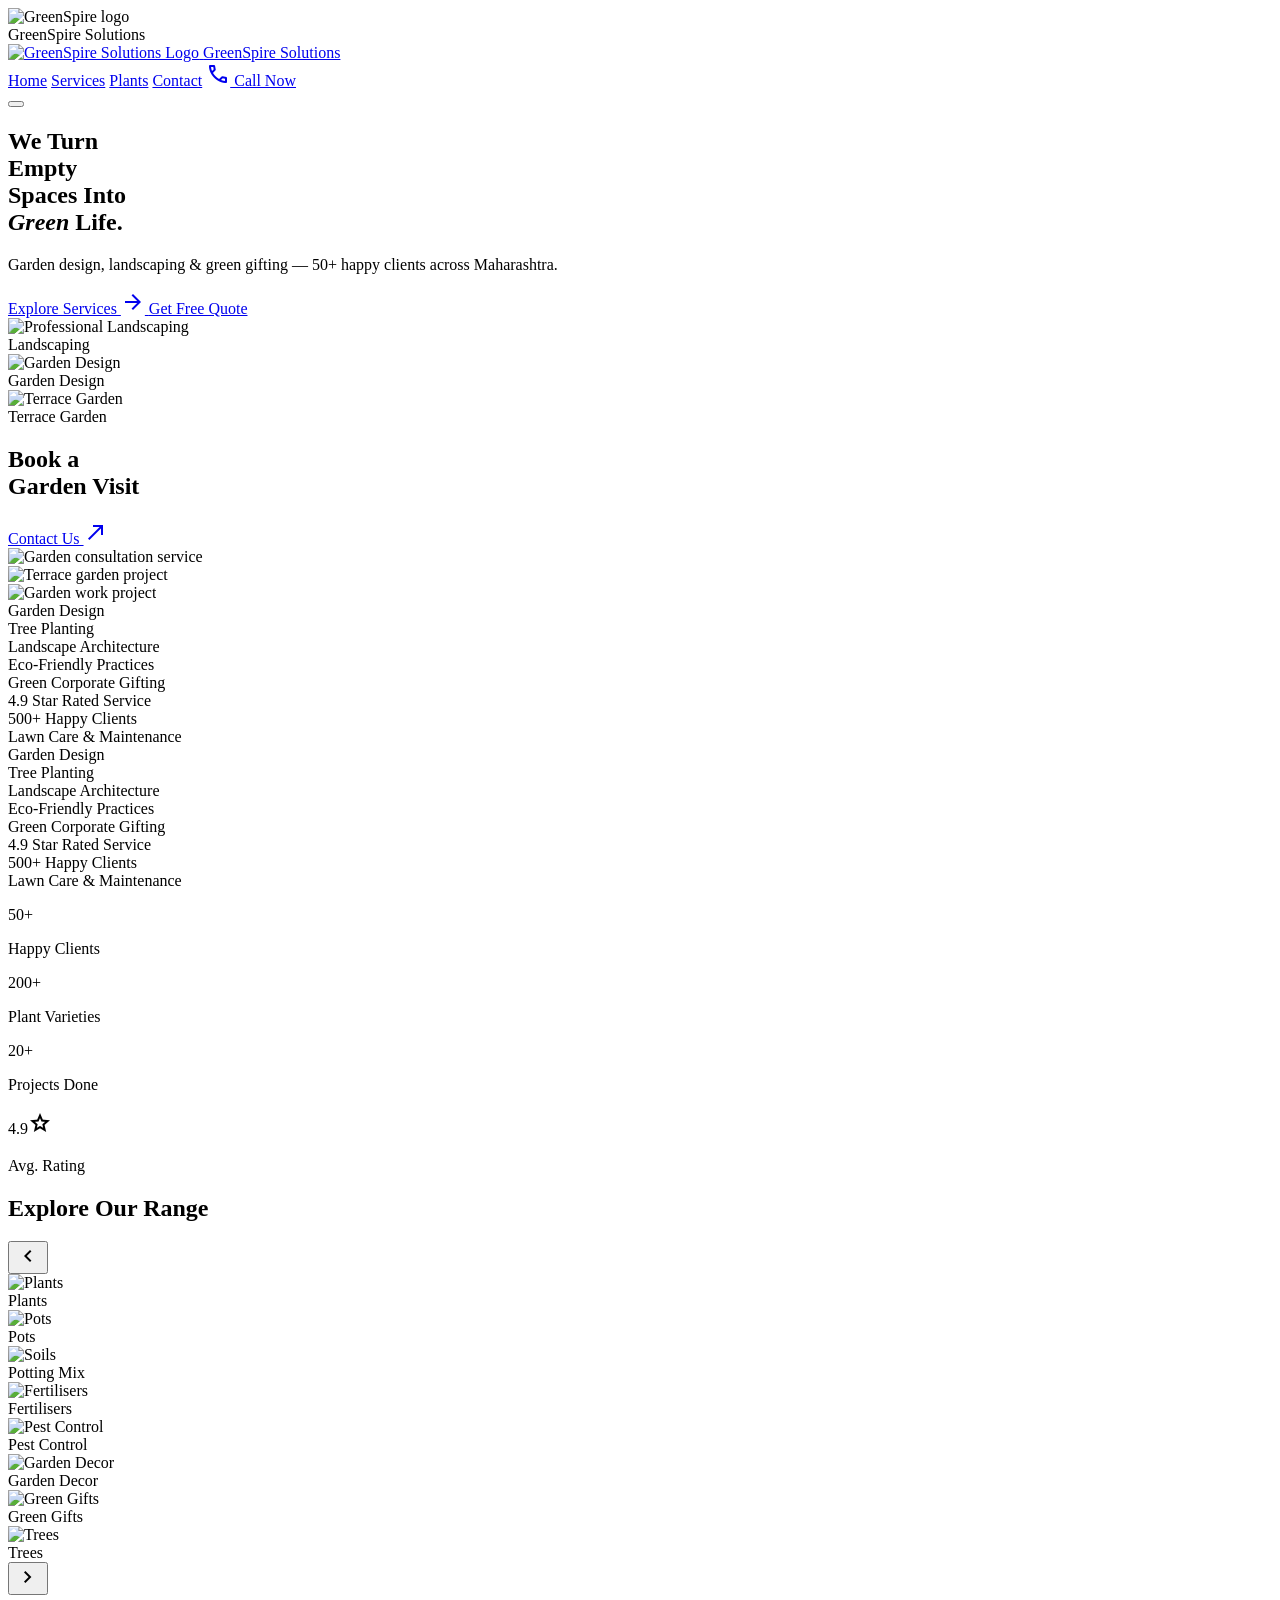
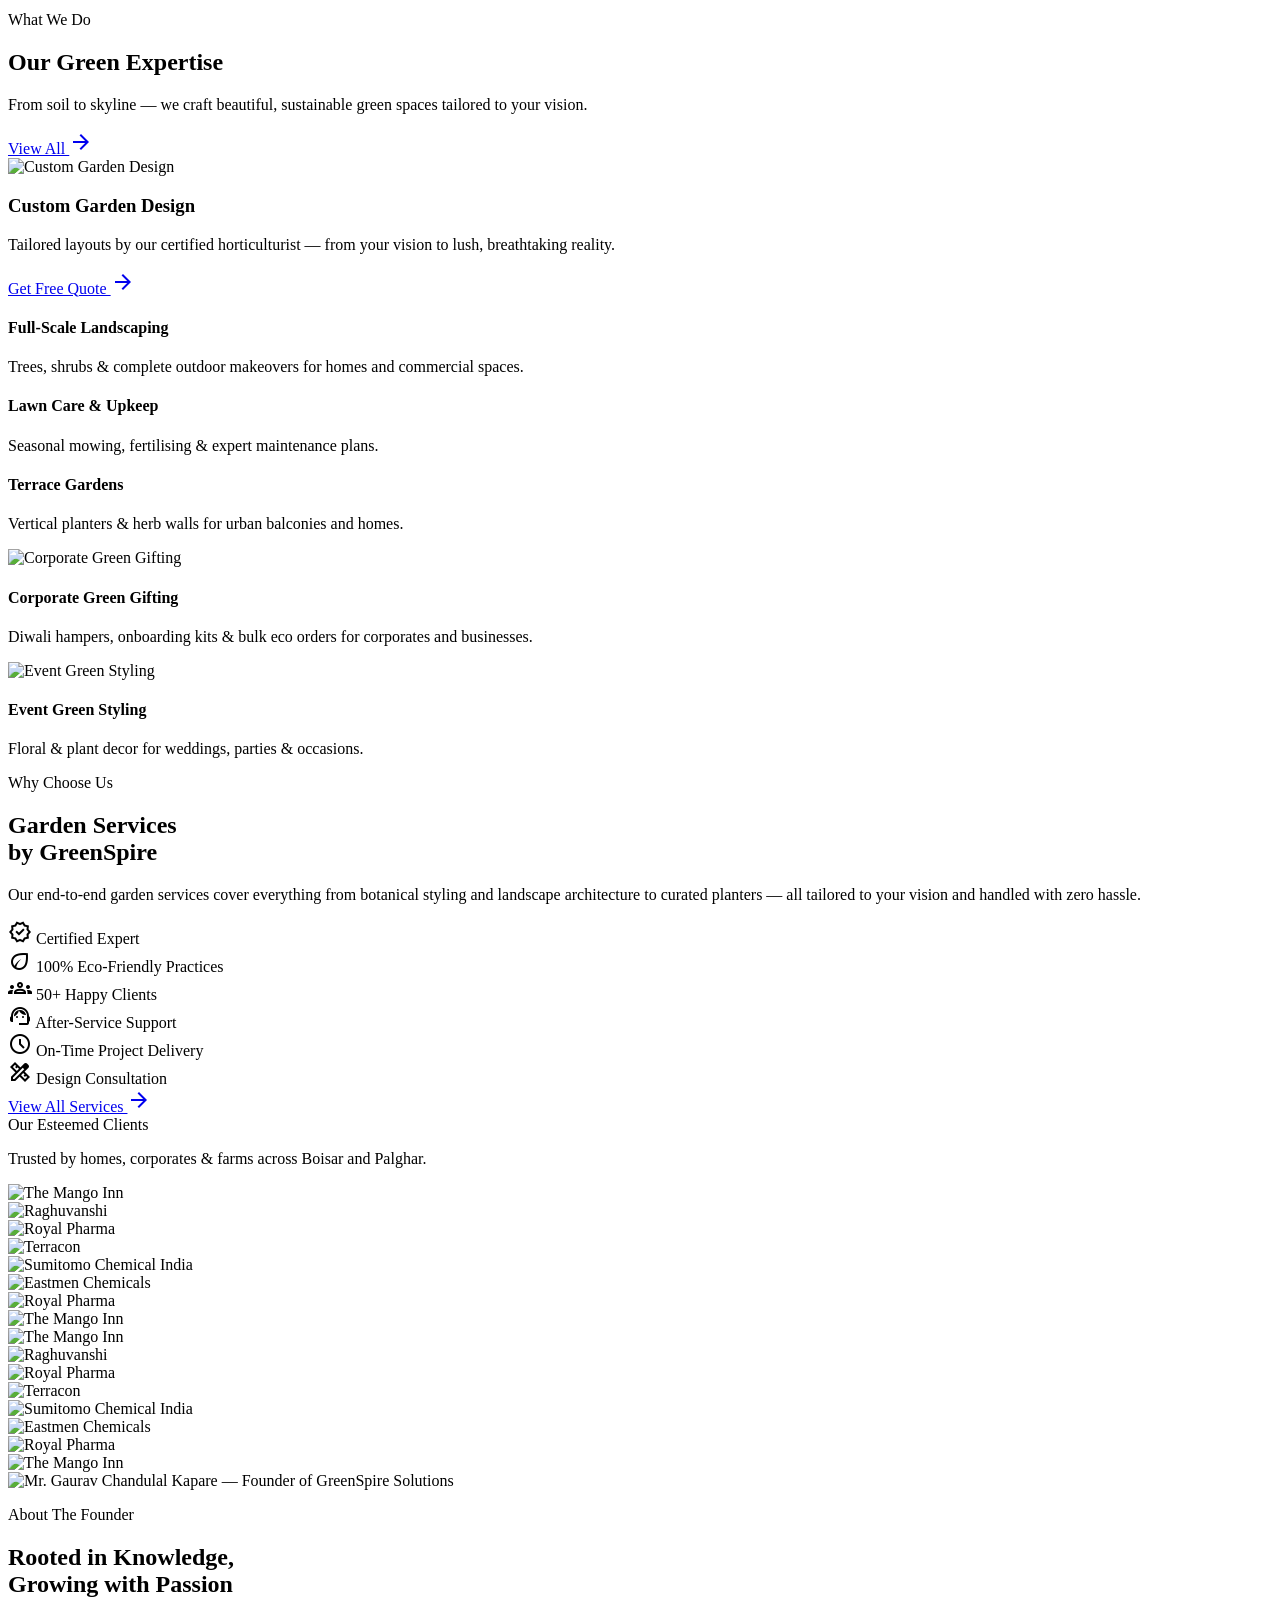
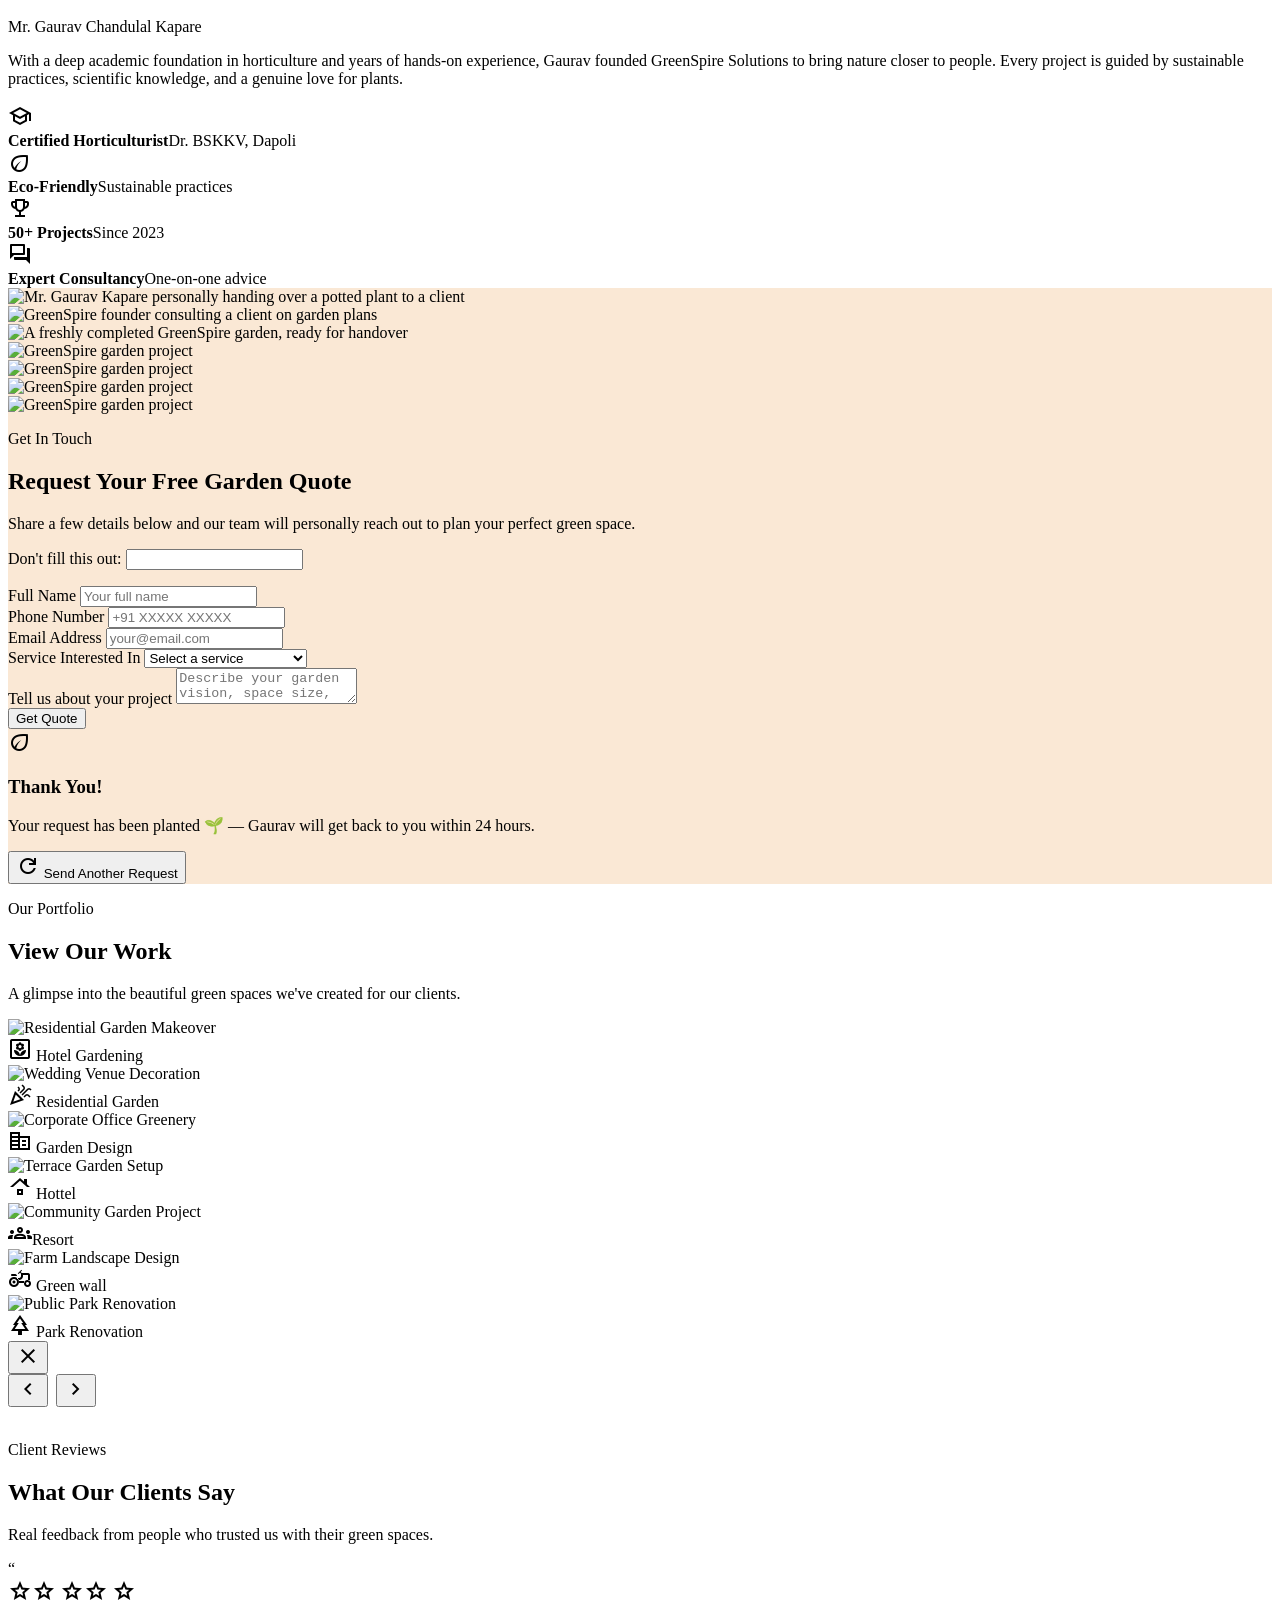
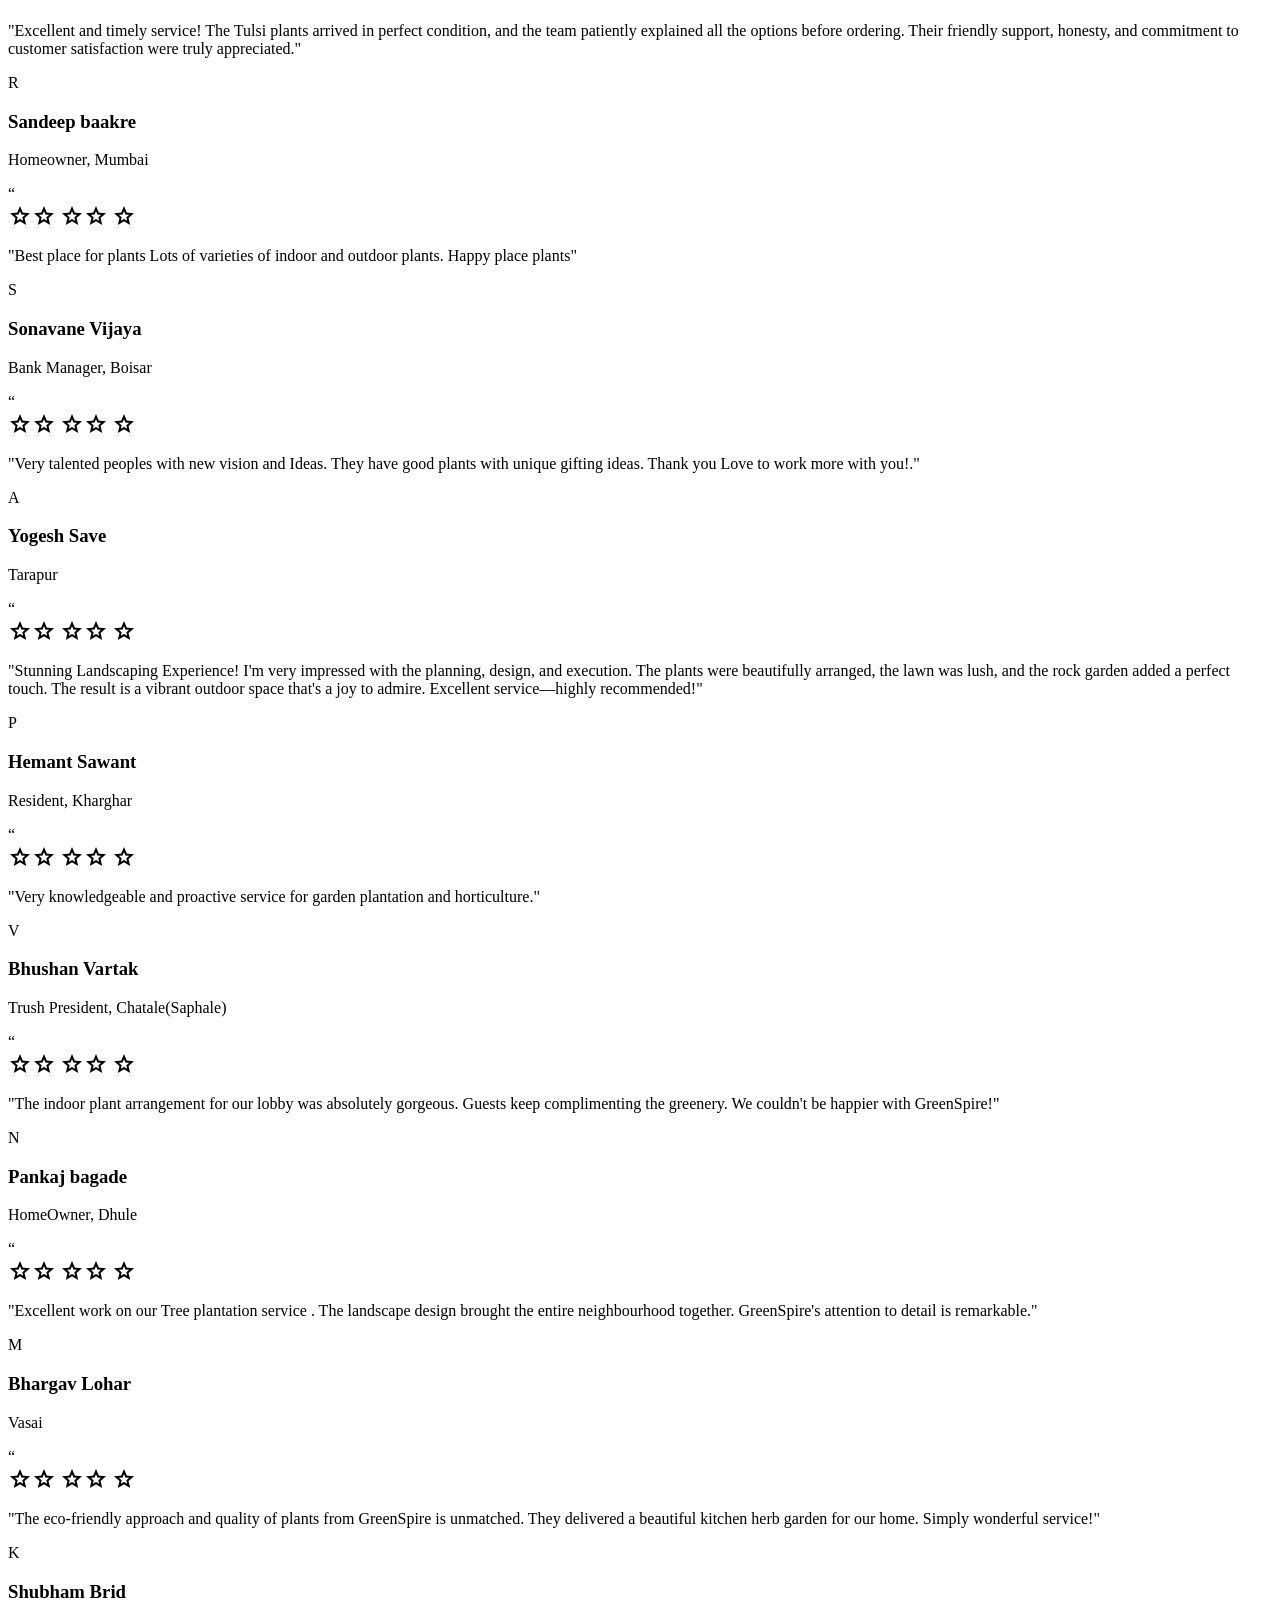
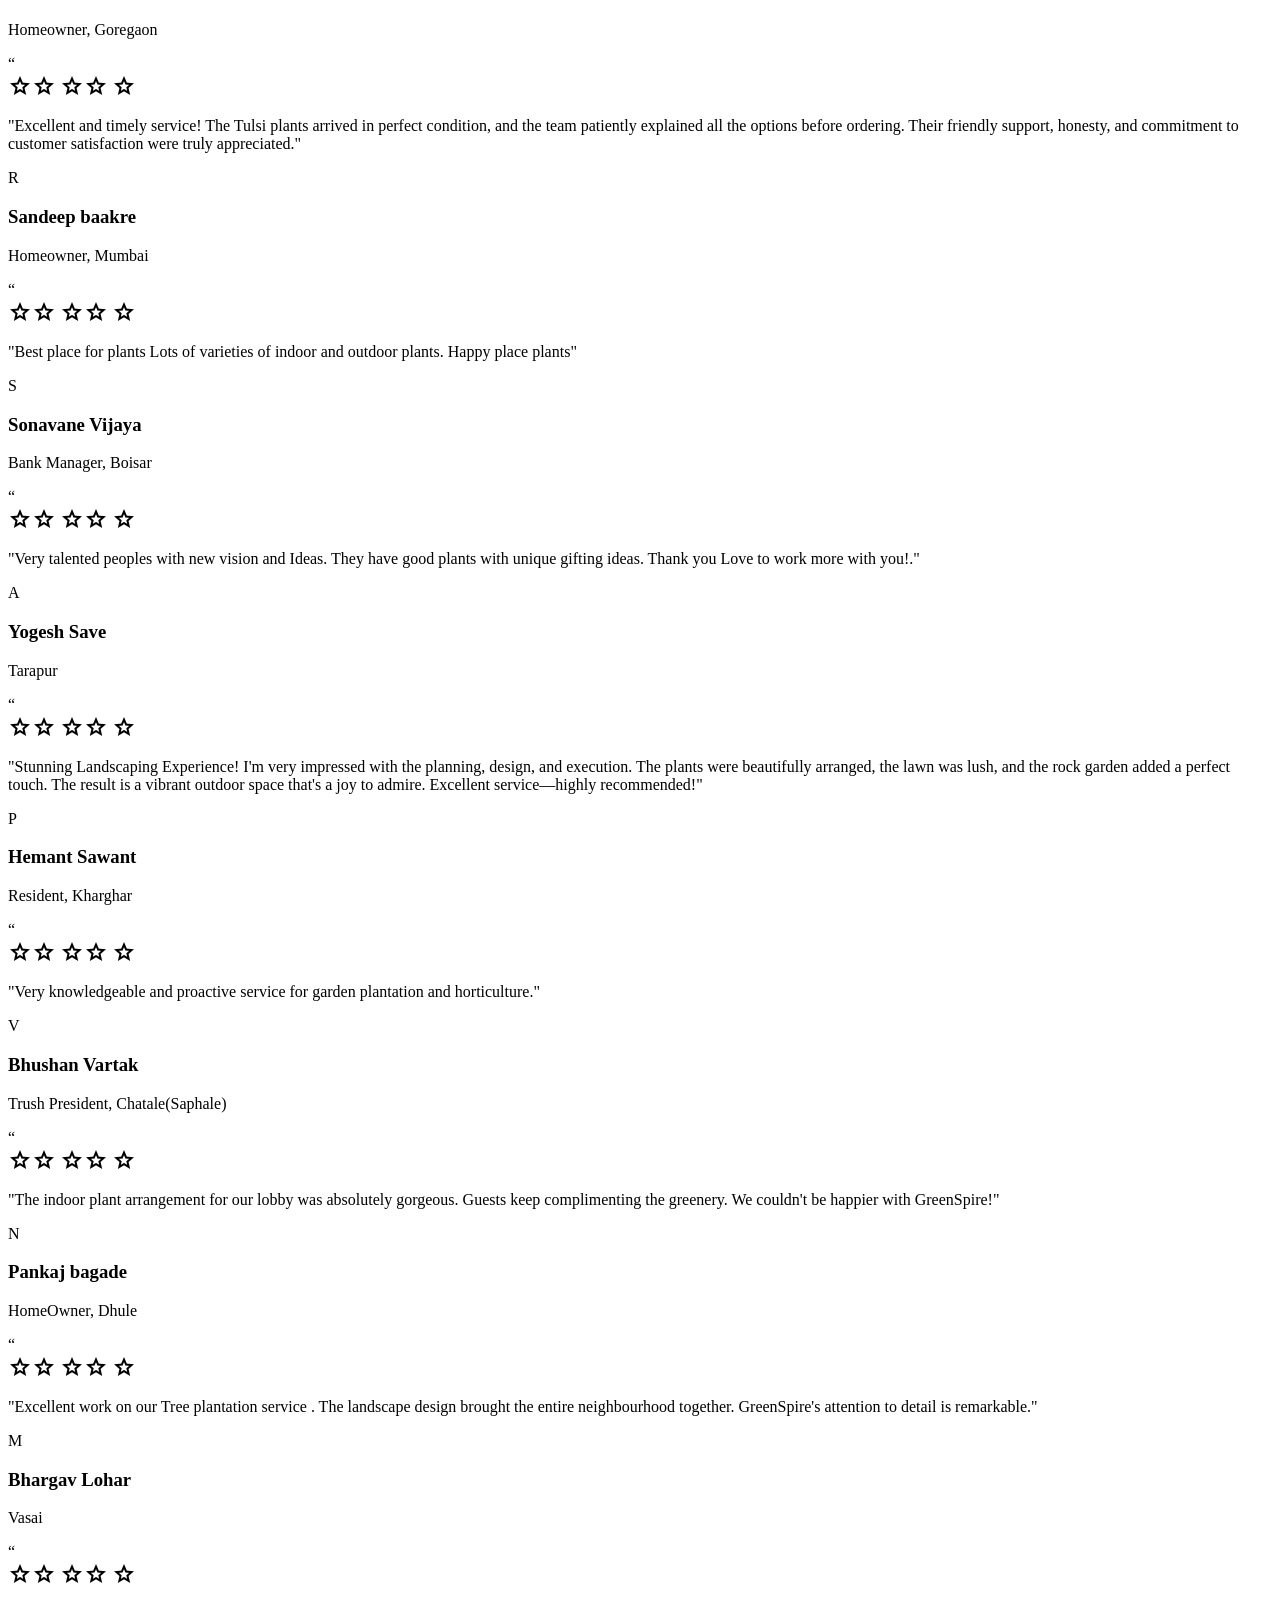
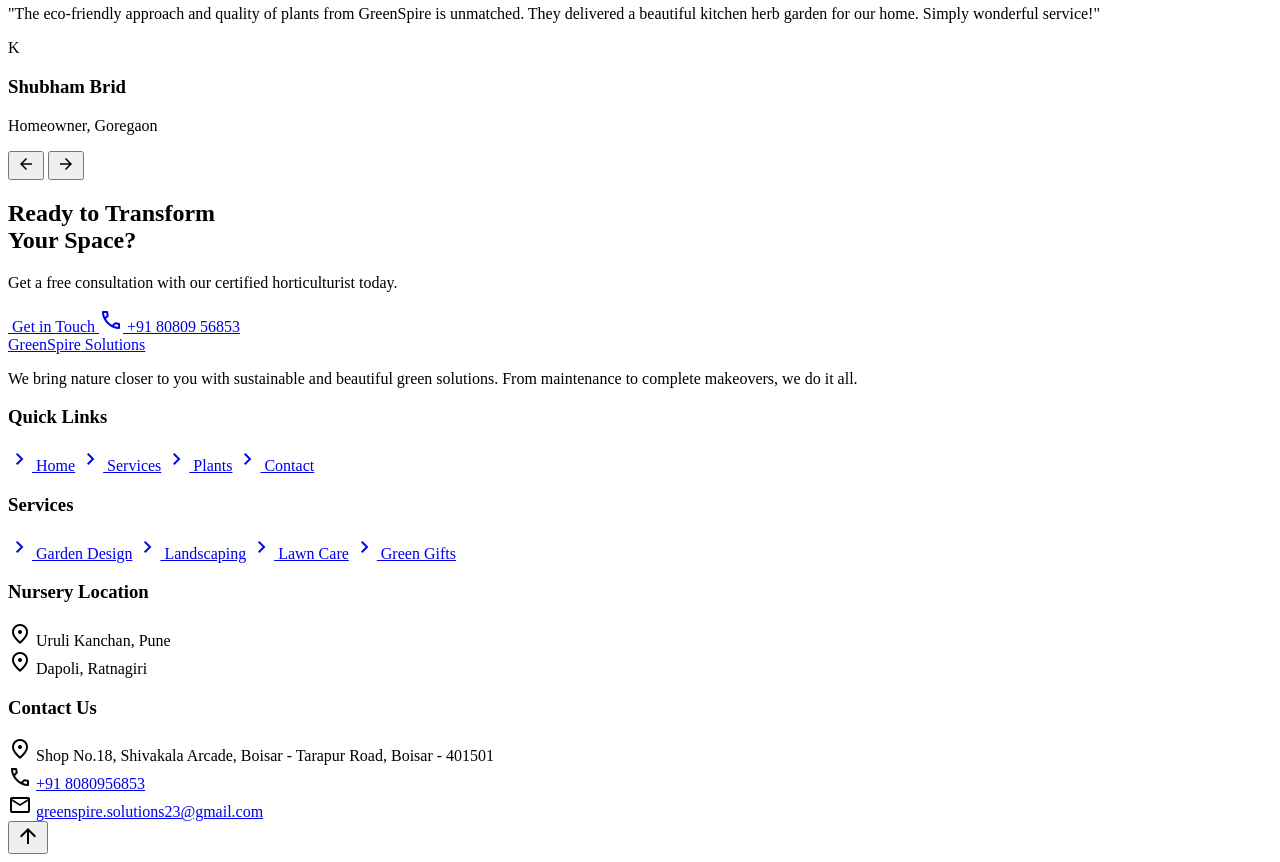
==== commit a977b9c7: "OK" ====
--- a/index.html
+++ b/index.html
@@ -20,80 +20,52 @@
   <meta property="og:image" content="https://ik.imagekit.io/greenspire/images/hero1.webp?updatedAt=1776152728259">
   <meta name="twitter:card" content="summary_large_image">
 
+  <!-- Connect early to the image CDN — saves a DNS+TLS round trip before the
+       hero (LCP) image request fires. Typically saves 100–300ms of LCP time
+       on mobile networks. -->
+  <link rel="preconnect" href="https://ik.imagekit.io" crossorigin>
+  <link rel="dns-prefetch" href="https://ik.imagekit.io">
+
   <!-- Fonts -->
   <link rel="preconnect" href="https://fonts.googleapis.com">
   <link rel="preconnect" href="https://fonts.gstatic.com" crossorigin>
   <!-- Preload critical font subset -->
   <link rel="preload" href="https://fonts.gstatic.com/s/outfit/v11/QGYvz_MVcBeNP4NjuGObqx1XmO1I4TC1C4G-EiAou6Y.woff2" as="font" type="font/woff2" crossorigin>
-  <!-- Trimmed axis ranges, loaded asynchronously with display=swap -->
-  <link rel="preload" href="https://fonts.googleapis.com/css2?family=Cormorant+Garamond:ital,wght@0,400;0,600;0,700;1,400&family=Inter:wght@300;400;500;600;700&family=Outfit:wght@400;500;600;700;800;900&family=Unbounded:wght@900&display=swap" as="style" onload="this.onload=null;this.rel='stylesheet'">
-  <noscript><link rel="stylesheet" href="https://fonts.googleapis.com/css2?family=Cormorant+Garamond:ital,wght@0,400;0,600;0,700;1,400&family=Inter:wght@300;400;500;600;700&family=Outfit:wght@400;500;600;700;800;900&family=Unbounded:wght@900&display=swap"></noscript>
+  <!-- Trimmed to the weights actually used in the CSS: dropped unused Inter 300
+       and unused Cormorant 0,600; added Cormorant 1,600 (italic), which the
+       "About The Founder" label renders in but was never being loaded —
+       it was being faux-bolded by the browser instead. -->
+  <link rel="preload" href="https://fonts.googleapis.com/css2?family=Cormorant+Garamond:ital,wght@0,400;0,700;1,400;1,600&family=Inter:wght@400;500;600;700&family=Outfit:wght@400;500;600;700;800;900&family=Unbounded:wght@900&display=swap" as="style" onload="this.onload=null;this.rel='stylesheet'">
+  <noscript><link rel="stylesheet" href="https://fonts.googleapis.com/css2?family=Cormorant+Garamond:ital,wght@0,400;0,700;1,400;1,600&family=Inter:wght@400;500;600;700&family=Outfit:wght@400;500;600;700;800;900&family=Unbounded:wght@900&display=swap"></noscript>
   <link rel="preload" href="https://fonts.googleapis.com/css2?family=Material+Symbols+Outlined:opsz,wght,FILL,GRAD@20..48,100..700,0..1,-50..200" as="style" onload="this.onload=null;this.rel='stylesheet'">
   <noscript><link rel="stylesheet" href="https://fonts.googleapis.com/css2?family=Material+Symbols+Outlined:opsz,wght,FILL,GRAD@20..48,100..700,0..1,-50..200"></noscript>
 
-  <!-- Preload critical active hero slide image for LCP -->
-  <link rel="preload" as="image" href="https://ik.imagekit.io/greenspire/GreenSpire%20Solutions%20/home/hero1.3.avif?tr=w-1200,q-80" 
-    imagesrcset="
-      https://ik.imagekit.io/greenspire/GreenSpire%20Solutions%20/home/hero1.3.avif?tr=w-412,q-40 412w,
-      https://ik.imagekit.io/greenspire/GreenSpire%20Solutions%20/home/hero1.3.avif?tr=w-768,q-50 768w,
-      https://ik.imagekit.io/greenspire/GreenSpire%20Solutions%20/home/hero1.3.avif?tr=w-1024,q-65 1024w,
-      https://ik.imagekit.io/greenspire/GreenSpire%20Solutions%20/home/hero1.3.avif?tr=w-1200,q-80 1200w" 
-    imagesizes="(max-width: 767px) 100vw, 40vw" 
-    fetchpriority="high">
-
-  <!-- Critical Inline CSS to prevent layout shift and FOUC during async load -->
-  <style>
-    *, *::before, *::after { box-sizing: border-box; margin: 0; padding: 0; }
-    html { font-size: 16px; scroll-behavior: smooth; overflow-x: hidden; -webkit-font-smoothing: antialiased; }
-    body { font-family: 'Inter', system-ui, sans-serif; background: #FAF8F2; color: #1A1A1A; overflow-x: hidden; line-height: 1.6; }
-    :root {
-      --clr-forest: #1A3C2A; --clr-forest-light: #2A5A3F; --clr-forest-deep: #0D2318; --clr-amber: #F5C842;
-      --clr-cream: #FAF8F2; --clr-white: #FFFFFF; --clr-black: #0A0A0A; --clr-text: #1A1A1A;
-      --ff-heading: 'Outfit', 'Inter', sans-serif; --nav-height: 72px; --z-top: 400; --shadow-md: 0 4px 20px rgba(0,0,0,0.10);
-      --space-xs: 0.5rem; --space-sm: 0.75rem; --space-md: 1rem; --space-lg: 1.5rem; --space-xl: 2rem;
-      --space-2xl: 3rem; --space-3xl: 4.5rem; --space-4xl: 6rem;
-    }
-    .page-loader {
-      position: fixed; inset: 0; background: #FAF8F2; z-index: 10000;
-      display: flex; align-items: center; justify-content: center; flex-direction: column; gap: 14px;
-      transition: opacity 0.6s ease, visibility 0.6s ease;
-    }
-    .page-loader.loaded { opacity: 0; visibility: hidden; }
-    .loader-image {
-      width: 80px; height: 80px; object-fit: contain;
-      animation: imgSpin 1.4s cubic-bezier(0.4, 0, 0.2, 1) infinite;
-      filter: drop-shadow(0 4px 10px rgba(26, 60, 42, 0.18));
-    }
-    @keyframes imgSpin {
-      0%   { transform: rotate(0deg) scale(1); }
-      50%  { transform: rotate(180deg) scale(1.08); }
-      100% { transform: rotate(360deg) scale(1); }
-    }
-    .loader-logo { font-family: var(--ff-heading); font-size: 1.3rem; font-weight: 800; color: #3c2524; letter-spacing: 0.3px; }
-    .loader-logo span { color: #3c2524; }
-    .navbar {
-      position: fixed; top: 0; left: 0; width: 100%; height: var(--nav-height); z-index: var(--z-top);
-      background: transparent; transition: background 0.3s, box-shadow 0.3s;
-    }
-    .navbar.navbar--white { background: #FFFFFF; box-shadow: var(--shadow-md); }
-    .container { max-width: 1280px; margin-inline: auto; padding-inline: clamp(1rem, 5vw, 3rem); }
-    .navbar > .container { display: flex; align-items: center; justify-content: space-between; height: 100%; }
-    .nav-logo { display: inline-flex; align-items: center; gap: 10px; }
-    .nav-logo-img { height: 40px; width: auto; object-fit: contain; }
-    .nav-logo-text { font-family: var(--ff-heading); font-size: 1.25rem; font-weight: 800; color: var(--clr-forest); }
-    .nav-links { display: flex; align-items: center; gap: 2.2rem; }
-    @media (max-width: 767px) { .nav-links { display: none; } }
-  </style>
-
-  <!-- Styles — Asynchronous Preload -->
-  <link rel="preload" href="style/global.css" as="style" onload="this.onload=null;this.rel='stylesheet'">
-  <noscript><link rel="stylesheet" href="style/global.css"></noscript>
-  <link rel="preload" href="style/header.css" as="style" onload="this.onload=null;this.rel='stylesheet'">
-  <noscript><link rel="stylesheet" href="style/header.css"></noscript>
-  <link rel="preload" href="style/home.css" as="style" onload="this.onload=null;this.rel='stylesheet'">
-  <noscript><link rel="stylesheet" href="style/home.css"></noscript>
-  <link rel="preload" href="style/footer.css" as="style" onload="this.onload=null;this.rel='stylesheet'">
-  <noscript><link rel="stylesheet" href="style/footer.css"></noscript>
+<link
+rel="preload"
+as="image"
+href="https://ik.imagekit.io/greenspire/GreenSpire%20Solutions%20/home/hero1.3.avif?tr=w-1400,q-80"
+
+imagesrcset="
+https://ik.imagekit.io/greenspire/GreenSpire%20Solutions%20/home/hero1.3.avif?tr=w-480,q-65 480w,
+https://ik.imagekit.io/greenspire/GreenSpire%20Solutions%20/home/hero1.3.avif?tr=w-900,q-75 900w,
+https://ik.imagekit.io/greenspire/GreenSpire%20Solutions%20/home/hero1.3.avif?tr=w-1400,q-80 1400w"
+
+imagesizes="(max-width:768px) 100vw,
+            (max-width:1200px) 60vw,
+            40vw"
+fetchpriority="high">
+
+  <!-- Styles — minified (≈25% smaller), same cascade order preserved.
+       footer.css is loaded non-render-blocking since the footer is never
+       above the fold — this removes a blocking request from the critical path. -->
+  <link rel="stylesheet" href="style/global.min.css">
+  <noscript><link rel="stylesheet" href="style/global.min.css"></noscript>
+  <link rel="stylesheet" href="style/header.min.css">
+  <noscript><link rel="stylesheet" href="style/header.min.css"></noscript>
+  <link rel="stylesheet" href="style/home.min.css">
+  <noscript><link rel="stylesheet" href="style/home.min.css"></noscript>
+  <link rel="preload" href="style/footer.min.css" as="style" onload="this.onload=null;this.rel='stylesheet'">
+  <noscript><link rel="stylesheet" href="style/footer.min.css"></noscript>
 </head>
 
 <body>
@@ -170,34 +142,49 @@
 
     <!-- Slide 1 -->
     <div class="hero-slide hero-slide--active">
-      <img
-        src="https://ik.imagekit.io/greenspire/GreenSpire%20Solutions%20/home/hero1.3.avif?tr=w-1200,q-80"
-        srcset="
-          https://ik.imagekit.io/greenspire/GreenSpire%20Solutions%20/home/hero1.3.avif?tr=w-412,q-40 412w,
-          https://ik.imagekit.io/greenspire/GreenSpire%20Solutions%20/home/hero1.3.avif?tr=w-768,q-50 768w,
-          https://ik.imagekit.io/greenspire/GreenSpire%20Solutions%20/home/hero1.3.avif?tr=w-1024,q-65 1024w,
-          https://ik.imagekit.io/greenspire/GreenSpire%20Solutions%20/home/hero1.3.avif?tr=w-1200,q-80 1200w"
-        sizes="(max-width: 767px) 100vw, 40vw"
-        fetchpriority="high"
-        width="1200"
-        height="800"
-        alt="Professional Landscaping">
+          <img
+  src="https://ik.imagekit.io/greenspire/GreenSpire%20Solutions%20/home/hero1.3.avif?tr=w-1400,q-80"
+
+  srcset="
+    https://ik.imagekit.io/greenspire/GreenSpire%20Solutions%20/home/hero1.3.avif?tr=w-480,q-65 480w,
+    https://ik.imagekit.io/greenspire/GreenSpire%20Solutions%20/home/hero1.3.avif?tr=w-900,q-75 900w,
+    https://ik.imagekit.io/greenspire/GreenSpire%20Solutions%20/home/hero1.3.avif?tr=w-1400,q-80 1400w"
+
+  sizes="
+(max-width:767px) 100vw,
+(max-width:1180px) 50vw,
+36vw"
+
+  fetchpriority="high"
+  width="1200"
+  height="800"
+  alt="Professional Landscaping">
 
       <div class="slide-caption">
         <span class="slide-tag">Landscaping</span>
       </div>
     </div>
 
-    <!-- Slide 2 -->
+    <!-- Slide 2 — src/srcset intentionally deferred to data-src/data-srcset.
+         main.js swaps these in after window 'load' so this large image
+         doesn't compete with the hero LCP image (slide 1) for bandwidth
+         during the critical initial paint. -->
     <div class="hero-slide">
       <img
-        src="https://ik.imagekit.io/greenspire/GreenSpire%20Solutions%20/home/Hero1.1.avif?tr=w-1200,q-80"
-        srcset="
-          https://ik.imagekit.io/greenspire/GreenSpire%20Solutions%20/home/Hero1.1.avif?tr=w-412,q-40 412w,
-          https://ik.imagekit.io/greenspire/GreenSpire%20Solutions%20/home/Hero1.1.avif?tr=w-768,q-50 768w,
-          https://ik.imagekit.io/greenspire/GreenSpire%20Solutions%20/home/Hero1.1.avif?tr=w-1024,q-65 1024w,
-          https://ik.imagekit.io/greenspire/GreenSpire%20Solutions%20/home/Hero1.1.avif?tr=w-1200,q-80 1200w"
-        sizes="(max-width: 767px) 100vw, 40vw"
+        data-src="https://ik.imagekit.io/greenspire/GreenSpire%20Solutions%20/home/Hero1.1.avif?tr=w-1400,q-80"
+
+data-srcset="
+https://ik.imagekit.io/greenspire/GreenSpire%20Solutions%20/home/Hero1.1.avif?tr=w-480,q-65 480w,
+https://ik.imagekit.io/greenspire/GreenSpire%20Solutions%20/home/Hero1.1.avif?tr=w-900,q-75 900w,
+https://ik.imagekit.io/greenspire/GreenSpire%20Solutions%20/home/Hero1.1.avif?tr=w-1400,q-80 1400w"
+        
+
+sizes="
+(max-width:767px) 100vw,
+(max-width:1180px) 50vw,
+36vw"
+
+        loading="lazy"
         width="1200"
         height="800"
         alt="Garden Design">
@@ -207,16 +194,22 @@
       </div>
     </div>
 
-    <!-- Slide 3 -->
+    <!-- Slide 3 — same deferred-load treatment as slide 2 -->
     <div class="hero-slide">
       <img
-        src="https://ik.imagekit.io/greenspire/GreenSpire%20Solutions%20/home/hero1.2.avif?tr=w-1200,q-80"
-        srcset="
-          https://ik.imagekit.io/greenspire/GreenSpire%20Solutions%20/home/hero1.2.avif?tr=w-412,q-40 412w,
-          https://ik.imagekit.io/greenspire/GreenSpire%20Solutions%20/home/hero1.2.avif?tr=w-768,q-50 768w,
-          https://ik.imagekit.io/greenspire/GreenSpire%20Solutions%20/home/hero1.2.avif?tr=w-1024,q-65 1024w,
-          https://ik.imagekit.io/greenspire/GreenSpire%20Solutions%20/home/hero1.2.avif?tr=w-1200,q-80 1200w"
-        sizes="(max-width: 767px) 100vw, 40vw"
+        data-src="https://ik.imagekit.io/greenspire/GreenSpire%20Solutions%20/home/hero1.2.avif?tr=w-1400,q-80"
+        data-srcset="
+          https://ik.imagekit.io/greenspire/GreenSpire%20Solutions%20/home/hero1.2.avif?tr=w-480,q-65 480w,
+          https://ik.imagekit.io/greenspire/GreenSpire%20Solutions%20/home/hero1.2.avif?tr=w-900,q-75 900w,
+          https://ik.imagekit.io/greenspire/GreenSpire%20Solutions%20/home/hero1.2.avif?tr=w-1400,q-80 1400w"
+        
+
+          sizes="
+(max-width:767px) 100vw,
+(max-width:1180px) 50vw,
+36vw"
+
+        loading="lazy"
         width="1200"
         height="800"
         alt="Terrace Garden">
@@ -248,18 +241,18 @@
         </div>
         <div class="right-card-media">
           <img src="https://ik.imagekit.io/greenspire/GreenSpire%20Solutions%20/home/hero2.avif?tr=w-200,q-60"
-            loading="lazy" width="200" height="200" alt="Garden consultation service">
+            loading="lazy" decoding="async" width="200" height="200" alt="Garden consultation service">
         </div>
       </div>
 
       <div class="hero-right-card hero-right-card--mint">
         <div class="right-card-media">
           <img src="https://ik.imagekit.io/greenspire/GreenSpire%20Solutions%20/home/hero3.avif?tr=w-200,q-60"
-            loading="lazy" width="200" height="200" alt="Terrace garden project">
+            loading="lazy"  decoding="async" width="200" height="200" alt="Terrace garden project">
         </div>
         <div class="right-card-media">
           <img src="https://ik.imagekit.io/greenspire/GreenSpire%20Solutions%20/home/hero4.avif?tr=w-200,q-60"
-            loading="lazy" width="200" height="200" alt="Garden work project">
+            loading="lazy"  decoding="async" width="200" height="200" alt="Garden work project">
         </div>
       </div>
 
@@ -343,61 +336,61 @@
 
         <div class="cat-pill">
           <div class="cat-icon">
-            <img src="https://ik.imagekit.io/greenspire/GreenSpire%20Solutions%20/home/Peace_Lily.webp?tr=w-150,q-70" alt="Plants" loading="lazy">
+            <img src="https://ik.imagekit.io/greenspire/GreenSpire%20Solutions%20/home/Peace_Lily.webp?tr=w-150,q-70" alt="Plants" loading="lazy" decoding="async">
           </div>
           <span class="cat-name">Plants</span>
         </div>
 
         <div class="cat-pill">
           <div class="cat-icon">
-            <img src="https://ik.imagekit.io/greenspire/GreenSpire%20Solutions%20/home/pots.avif?tr=w-150,q-70" alt="Pots" loading="lazy">
+            <img src="https://ik.imagekit.io/greenspire/GreenSpire%20Solutions%20/home/pots.avif?tr=w-150,q-70" alt="Pots" loading="lazy" decoding="async">
           </div>
           <span class="cat-name">Pots</span>
         </div>
 
         <div class="cat-pill">
           <div class="cat-icon">
-            <img src="https://ik.imagekit.io/greenspire/GreenSpire%20Solutions%20/home/potting%20mix.avif?tr=w-150,q-70" alt="Soils" loading="lazy">
+            <img src="https://ik.imagekit.io/greenspire/GreenSpire%20Solutions%20/home/potting%20mix.avif?tr=w-150,q-70" alt="Soils" loading="lazy" decoding="async">
           </div>
           <span class="cat-name">Potting Mix</span>
         </div>
 
         <div class="cat-pill">
           <div class="cat-icon">
-            <img src="https://ik.imagekit.io/greenspire/GreenSpire%20Solutions%20/home/fertiliser.avif?tr=w-150,q-70" alt="Fertilisers" loading="lazy">
+            <img src="https://ik.imagekit.io/greenspire/GreenSpire%20Solutions%20/home/fertiliser.avif?tr=w-150,q-70" alt="Fertilisers" loading="lazy" decoding="async">
           </div>
           <span class="cat-name">Fertilisers</span>
         </div>
 
         <div class="cat-pill">
           <div class="cat-icon">
-            <img src="https://ik.imagekit.io/greenspire/GreenSpire%20Solutions%20/home/pestcontrol.avif?tr=w-150,q-70" alt="Pest Control" loading="lazy">
+            <img src="https://ik.imagekit.io/greenspire/GreenSpire%20Solutions%20/home/pestcontrol.avif?tr=w-150,q-70" alt="Pest Control" loading="lazy"decoding="async">
           </div>
           <span class="cat-name">Pest Control</span>
         </div>
 
         <div class="cat-pill">
           <div class="cat-icon">
-            <img src="https://ik.imagekit.io/greenspire/GreenSpire%20Solutions%20/home/gardendecor.avif?tr=w-150,q-70" alt="Garden Decor" loading="lazy">
+            <img src="https://ik.imagekit.io/greenspire/GreenSpire%20Solutions%20/home/gardendecor.avif?tr=w-150,q-70" alt="Garden Decor" loading="lazy" decoding="async">
           </div>
           <span class="cat-name">Garden Decor</span>
         </div>
 
         <div class="cat-pill">
           <div class="cat-icon">
-            <img src="https://ik.imagekit.io/greenspire/GreenSpire%20Solutions%20/home/greengifts.avif?tr=w-150,q-70" alt="Green Gifts" loading="lazy">
+            <img src="https://ik.imagekit.io/greenspire/GreenSpire%20Solutions%20/home/greengifts.avif?tr=w-150,q-70" alt="Green Gifts" loading="lazy" decoding="async">
           </div>
           <span class="cat-name">Green Gifts</span>
         </div>
 
         <div class="cat-pill">
           <div class="cat-icon">
-            <img src="https://ik.imagekit.io/greenspire/GreenSpire%20Solutions%20/home/trees.avif?tr=w-150,q-70" alt="Trees" loading="lazy">
+            <img src="https://ik.imagekit.io/greenspire/GreenSpire%20Solutions%20/home/trees.avif?tr=w-150,q-70" alt="Trees" loading="lazy" decoding="async">
           </div>
           <span class="cat-name">Trees</span>
         </div>
 
-      </div><!-- /categories-scroll -->
+      </div>
 
       <button class="cat-nav-btn cat-nav-btn--next" id="catNext" aria-label="Scroll right">
         <span class="material-symbols-outlined">chevron_right</span>
@@ -427,7 +420,13 @@
 
         <!-- FEATURED: Custom Garden Design (col 1, spans 2 rows) -->
         <div class="wwd-card wwd-featured reveal">
-          <img src="https://ik.imagekit.io/greenspire/GreenSpire%20Solutions%20/home/hero1.3.avif?tr=w-480,q-60" loading="lazy" width="480" height="320" alt="Custom Garden Design">
+          <img src="https://ik.imagekit.io/greenspire/GreenSpire%20Solutions%20/home/hero1.3.avif?tr=w-640,q-65"
+            srcset="
+              https://ik.imagekit.io/greenspire/GreenSpire%20Solutions%20/home/hero1.3.avif?tr=w-480,q-60 480w,
+              https://ik.imagekit.io/greenspire/GreenSpire%20Solutions%20/home/hero1.3.avif?tr=w-640,q-65 640w,
+              https://ik.imagekit.io/greenspire/GreenSpire%20Solutions%20/home/hero1.3.avif?tr=w-960,q-70 960w"
+            sizes="(max-width:768px) 100vw, (max-width:1024px) 50vw, 33vw"
+            loading="lazy" width="480" height="320" alt="Custom Garden Design">
           <div class="wwd-featured-overlay"></div>
           <div class="wwd-featured-body">
             <h3>Custom Garden Design</h3>
@@ -575,7 +574,12 @@
       <div class="about-v2-grid">
         <div class="about-v2-img reveal-left">
           <img src="https://ik.imagekit.io/greenspire/images/about.webp?tr=w-700,q-75"
-            loading="lazy" alt="Mr. Gaurav Chandulal Kapare — Founder of GreenSpire Solutions">
+            srcset="
+              https://ik.imagekit.io/greenspire/images/about.webp?tr=w-700,q-75 700w,
+              https://ik.imagekit.io/greenspire/images/about.webp?tr=w-1000,q-78 1000w,
+              https://ik.imagekit.io/greenspire/images/about.webp?tr=w-1400,q-80 1400w"
+            sizes="(max-width:768px) 90vw, 45vw"
+            loading="lazy"  decoding="async" width="700" height="850" alt="Mr. Gaurav Chandulal Kapare — Founder of GreenSpire Solutions">
         </div>
         <div class="about-v2-content reveal-right">
           <p class="section-label">About The Founder</p>
@@ -621,31 +625,66 @@
           <div class="quote-panel" id="quoteGallery">
             <div class="quote-slide is-active">
               <img src="https://ik.imagekit.io/greenspire/images/one.webp?tr=w-700,q-70"
-                loading="lazy" alt="Mr. Gaurav Kapare personally handing over a potted plant to a client">
+                srcset="
+                  https://ik.imagekit.io/greenspire/images/one.webp?tr=w-700,q-70 700w,
+                  https://ik.imagekit.io/greenspire/images/one.webp?tr=w-1000,q-72 1000w,
+                  https://ik.imagekit.io/greenspire/images/one.webp?tr=w-1400,q-75 1400w"
+                sizes="(max-width:640px) 90vw, (max-width:1024px) 50vw, 560px"
+                loading="lazy"  decoding="async" alt="Mr. Gaurav Kapare personally handing over a potted plant to a client">
             </div>
             <div class="quote-slide">
               <img src="https://ik.imagekit.io/greenspire/images/two.webp?tr=w-700,q-70"
-                loading="lazy" alt="GreenSpire founder consulting a client on garden plans">
+                srcset="
+                  https://ik.imagekit.io/greenspire/images/two.webp?tr=w-700,q-70 700w,
+                  https://ik.imagekit.io/greenspire/images/two.webp?tr=w-1000,q-72 1000w,
+                  https://ik.imagekit.io/greenspire/images/two.webp?tr=w-1400,q-75 1400w"
+                sizes="(max-width:640px) 90vw, (max-width:1024px) 50vw, 560px"
+                loading="lazy"  decoding="async" alt="GreenSpire founder consulting a client on garden plans">
             </div>
             <div class="quote-slide">
               <img src="https://ik.imagekit.io/greenspire/images/three.webp?tr=w-700,q-70"
-                loading="lazy" alt="A freshly completed GreenSpire garden, ready for handover">
+                srcset="
+                  https://ik.imagekit.io/greenspire/images/three.webp?tr=w-700,q-70 700w,
+                  https://ik.imagekit.io/greenspire/images/three.webp?tr=w-1000,q-72 1000w,
+                  https://ik.imagekit.io/greenspire/images/three.webp?tr=w-1400,q-75 1400w"
+                sizes="(max-width:640px) 90vw, (max-width:1024px) 50vw, 560px"
+                loading="lazy"  decoding="async" alt="A freshly completed GreenSpire garden, ready for handover">
             </div>
             <div class="quote-slide">
               <img src="https://ik.imagekit.io/greenspire/images/four.webp?tr=w-700,q-70"
-                loading="lazy" alt="GreenSpire garden project">
+                srcset="
+                  https://ik.imagekit.io/greenspire/images/four.webp?tr=w-700,q-70 700w,
+                  https://ik.imagekit.io/greenspire/images/four.webp?tr=w-1000,q-72 1000w,
+                  https://ik.imagekit.io/greenspire/images/four.webp?tr=w-1400,q-75 1400w"
+                sizes="(max-width:640px) 90vw, (max-width:1024px) 50vw, 560px"
+                loading="lazy"  decoding="async"  alt="GreenSpire garden project">
             </div>
             <div class="quote-slide">
               <img src="https://ik.imagekit.io/greenspire/images/five.webp?tr=w-700,q-70"
-                loading="lazy" alt="GreenSpire garden project">
+                srcset="
+                  https://ik.imagekit.io/greenspire/images/five.webp?tr=w-700,q-70 700w,
+                  https://ik.imagekit.io/greenspire/images/five.webp?tr=w-1000,q-72 1000w,
+                  https://ik.imagekit.io/greenspire/images/five.webp?tr=w-1400,q-75 1400w"
+                sizes="(max-width:640px) 90vw, (max-width:1024px) 50vw, 560px"
+                loading="lazy"  decoding="async" alt="GreenSpire garden project">
             </div>
             <div class="quote-slide">
               <img src="https://ik.imagekit.io/greenspire/images/six.webp?tr=w-700,q-70"
-                loading="lazy" alt="GreenSpire garden project">
+                srcset="
+                  https://ik.imagekit.io/greenspire/images/six.webp?tr=w-700,q-70 700w,
+                  https://ik.imagekit.io/greenspire/images/six.webp?tr=w-1000,q-72 1000w,
+                  https://ik.imagekit.io/greenspire/images/six.webp?tr=w-1400,q-75 1400w"
+                sizes="(max-width:640px) 90vw, (max-width:1024px) 50vw, 560px"
+                loading="lazy"  decoding="async" alt="GreenSpire garden project">
             </div>
             <div class="quote-slide">
               <img src="https://ik.imagekit.io/greenspire/images/seven.webp?tr=w-700,q-70"
-                loading="lazy" alt="GreenSpire garden project">
+                srcset="
+                  https://ik.imagekit.io/greenspire/images/seven.webp?tr=w-700,q-70 700w,
+                  https://ik.imagekit.io/greenspire/images/seven.webp?tr=w-1000,q-72 1000w,
+                  https://ik.imagekit.io/greenspire/images/seven.webp?tr=w-1400,q-75 1400w"
+                sizes="(max-width:640px) 90vw, (max-width:1024px) 50vw, 560px"
+                loading="lazy" decoding="async" alt="GreenSpire garden project">
             </div>
           </div>
         </div>
@@ -743,7 +782,10 @@
 
           <div class="pm-item pm-item--tall reveal" role="listitem"
             data-images="https://ik.imagekit.io/greenspire/GreenSpire%20Solutions%20/home/projects/port3.1.avif?tr=w-700,q-70,https://ik.imagekit.io/greenspire/GreenSpire%20Solutions%20/home/projects/port3.avif,https://ik.imagekit.io/greenspire/GreenSpire%20Solutions%20/home/projects/port3.2.avif?tr=w-700,q-70">
-            <img src="https://ik.imagekit.io/greenspire/GreenSpire%20Solutions%20/home/projects/port3.1.avif?tr=w-700,q-70" loading="lazy" alt="Residential Garden Makeover">
+            <img src="https://ik.imagekit.io/greenspire/GreenSpire%20Solutions%20/home/projects/port3.1.avif?tr=w-700,q-70"
+              srcset="https://ik.imagekit.io/greenspire/GreenSpire%20Solutions%20/home/projects/port3.1.avif?tr=w-700,q-70 700w, https://ik.imagekit.io/greenspire/GreenSpire%20Solutions%20/home/projects/port3.1.avif?tr=w-1000,q-72 1000w, https://ik.imagekit.io/greenspire/GreenSpire%20Solutions%20/home/projects/port3.1.avif?tr=w-1400,q-75 1400w"
+              sizes="(max-width:768px) 45vw, 33vw"
+              loading="lazy" alt="Residential Garden Makeover">
             <div class="pm-overlay">
               <span class="pm-tag"><span class="material-symbols-outlined">yard</span> Hotel Gardening</span>
             </div>
@@ -751,7 +793,10 @@
 
           <div class="pm-item pm-item--short reveal" role="listitem"
             data-images="https://ik.imagekit.io/greenspire/GreenSpire%20Solutions%20/home/projects/port5.avif?tr=w-700,q-70,https://ik.imagekit.io/greenspire/GreenSpire%20Solutions%20/home/projects/port5.1.avif?tr=w-700,q-70">
-            <img src="https://ik.imagekit.io/greenspire/GreenSpire%20Solutions%20/home/projects/port5.avif?tr=w-700,q-70" loading="lazy" alt="Wedding Venue Decoration">
+            <img src="https://ik.imagekit.io/greenspire/GreenSpire%20Solutions%20/home/projects/port5.avif?tr=w-700,q-70"
+              srcset="https://ik.imagekit.io/greenspire/GreenSpire%20Solutions%20/home/projects/port5.avif?tr=w-700,q-70 700w, https://ik.imagekit.io/greenspire/GreenSpire%20Solutions%20/home/projects/port5.avif?tr=w-1000,q-72 1000w, https://ik.imagekit.io/greenspire/GreenSpire%20Solutions%20/home/projects/port5.avif?tr=w-1400,q-75 1400w"
+              sizes="(max-width:768px) 45vw, 33vw"
+              loading="lazy" alt="Wedding Venue Decoration">
             <div class="pm-overlay">
               <span class="pm-tag"><span class="material-symbols-outlined">celebration</span> Residential Garden</span>
             </div>
@@ -764,7 +809,10 @@
 
           <div class="pm-item pm-item--short reveal" role="listitem"
             data-images="https://ik.imagekit.io/greenspire/GreenSpire%20Solutions%20/home/projects/port2.2.avif?tr=w-700,q-70, https://ik.imagekit.io/greenspire/GreenSpire%20Solutions%20/home/projects/port2.1.avif?tr=w-700,q-70">
-            <img src="https://ik.imagekit.io/greenspire/GreenSpire%20Solutions%20/home/projects/port2.1.avif?tr=w-700,q-70" loading="lazy" alt="Corporate Office Greenery">
+            <img src="https://ik.imagekit.io/greenspire/GreenSpire%20Solutions%20/home/projects/port2.1.avif?tr=w-700,q-70"
+              srcset="https://ik.imagekit.io/greenspire/GreenSpire%20Solutions%20/home/projects/port2.1.avif?tr=w-700,q-70 700w, https://ik.imagekit.io/greenspire/GreenSpire%20Solutions%20/home/projects/port2.1.avif?tr=w-1000,q-72 1000w, https://ik.imagekit.io/greenspire/GreenSpire%20Solutions%20/home/projects/port2.1.avif?tr=w-1400,q-75 1400w"
+              sizes="(max-width:768px) 45vw, 33vw"
+              loading="lazy" alt="Corporate Office Greenery">
             <div class="pm-overlay">
               <span class="pm-tag"><span class="material-symbols-outlined">corporate_fare</span> Garden Design</span>
             </div>
@@ -772,7 +820,10 @@
 
           <div class="pm-item pm-item--medium reveal" role="listitem"
             data-images="https://ik.imagekit.io/greenspire/GreenSpire%20Solutions%20/home/projects/port7.avif?tr=w-700,q-70, https://ik.imagekit.io/greenspire/GreenSpire%20Solutions%20/home/projects/port7.1.avif?tr=w-700,q-70">
-            <img src="https://ik.imagekit.io/greenspire/GreenSpire%20Solutions%20/home/projects/port7.avif?tr=w-700,q-70" loading="lazy" alt="Terrace Garden Setup">
+            <img src="https://ik.imagekit.io/greenspire/GreenSpire%20Solutions%20/home/projects/port7.avif?tr=w-700,q-70"
+              srcset="https://ik.imagekit.io/greenspire/GreenSpire%20Solutions%20/home/projects/port7.avif?tr=w-700,q-70 700w, https://ik.imagekit.io/greenspire/GreenSpire%20Solutions%20/home/projects/port7.avif?tr=w-1000,q-72 1000w, https://ik.imagekit.io/greenspire/GreenSpire%20Solutions%20/home/projects/port7.avif?tr=w-1400,q-75 1400w"
+              sizes="(max-width:768px) 45vw, 33vw"
+              loading="lazy" alt="Terrace Garden Setup">
             <div class="pm-overlay">
               <span class="pm-tag"><span class="material-symbols-outlined">roofing</span> Hottel</span>
             </div>
@@ -780,7 +831,10 @@
 
           <div class="pm-item pm-item--short reveal" role="listitem"
             data-images="https://ik.imagekit.io/greenspire/GreenSpire%20Solutions%20/home/projects/port6.jpeg?tr=w-700,q-70, https://ik.imagekit.io/greenspire/GreenSpire%20Solutions%20/home/projects/port6.1.avif?tr=w-700,q-70">
-            <img src="https://ik.imagekit.io/greenspire/GreenSpire%20Solutions%20/home/projects/port6.jpeg?tr=w-700,q-70" loading="lazy" alt="Community Garden Project">
+            <img src="https://ik.imagekit.io/greenspire/GreenSpire%20Solutions%20/home/projects/port6.jpeg?tr=w-700,q-70"
+              srcset="https://ik.imagekit.io/greenspire/GreenSpire%20Solutions%20/home/projects/port6.jpeg?tr=w-700,q-70 700w, https://ik.imagekit.io/greenspire/GreenSpire%20Solutions%20/home/projects/port6.jpeg?tr=w-1000,q-72 1000w, https://ik.imagekit.io/greenspire/GreenSpire%20Solutions%20/home/projects/port6.jpeg?tr=w-1400,q-75 1400w"
+              sizes="(max-width:768px) 45vw, 33vw"
+              loading="lazy" alt="Community Garden Project">
             <div class="pm-overlay">
               <span class="pm-tag"><span class="material-symbols-outlined">groups</span>Resort</span>
             </div>
@@ -793,7 +847,10 @@
 
           <div class="pm-item pm-item--medium reveal" role="listitem"
             data-images="https://ik.imagekit.io/greenspire/GreenSpire%20Solutions%20/home/projects/port1.avif?tr=w-700,q-70">
-            <img src="https://ik.imagekit.io/greenspire/GreenSpire%20Solutions%20/home/projects/port1.avif?tr=w-700,q-70" loading="lazy" alt="Farm Landscape Design">
+            <img src="https://ik.imagekit.io/greenspire/GreenSpire%20Solutions%20/home/projects/port1.avif?tr=w-700,q-70"
+              srcset="https://ik.imagekit.io/greenspire/GreenSpire%20Solutions%20/home/projects/port1.avif?tr=w-700,q-70 700w, https://ik.imagekit.io/greenspire/GreenSpire%20Solutions%20/home/projects/port1.avif?tr=w-1000,q-72 1000w, https://ik.imagekit.io/greenspire/GreenSpire%20Solutions%20/home/projects/port1.avif?tr=w-1400,q-75 1400w"
+              sizes="(max-width:768px) 45vw, 33vw"
+              loading="lazy" alt="Farm Landscape Design">
             <div class="pm-overlay">
               <span class="pm-tag"><span class="material-symbols-outlined">agriculture</span> Green wall</span>
             </div>
@@ -801,7 +858,10 @@
 
           <div class="pm-item pm-item--tall reveal" role="listitem"
             data-images="https://ik.imagekit.io/greenspire/GreenSpire%20Solutions%20/home/projects/port4.2.avif,https://ik.imagekit.io/greenspire/GreenSpire%20Solutions%20/home/projects/port4.avif?tr=w-700,q-70,">
-            <img src="https://ik.imagekit.io/greenspire/GreenSpire%20Solutions%20/home/projects/port4.2.avif?tr=w-700,q-70" loading="lazy" alt="Public Park Renovation">
+            <img src="https://ik.imagekit.io/greenspire/GreenSpire%20Solutions%20/home/projects/port4.2.avif?tr=w-700,q-70"
+              srcset="https://ik.imagekit.io/greenspire/GreenSpire%20Solutions%20/home/projects/port4.2.avif?tr=w-700,q-70 700w, https://ik.imagekit.io/greenspire/GreenSpire%20Solutions%20/home/projects/port4.2.avif?tr=w-1000,q-72 1000w, https://ik.imagekit.io/greenspire/GreenSpire%20Solutions%20/home/projects/port4.2.avif?tr=w-1400,q-75 1400w"
+              sizes="(max-width:768px) 45vw, 33vw"
+              loading="lazy" alt="Public Park Renovation">
             <div class="pm-overlay">
               <span class="pm-tag"><span class="material-symbols-outlined">park</span> Park Renovation</span>
             </div>
@@ -1216,7 +1276,7 @@
     <span class="material-symbols-outlined">arrow_upward</span>
   </button>
 
-  <script src="js/main.js" defer></script>
+  <script src="js/main.min.js" defer></script>
   
 
   <!-- Quote form submit handler (Netlify AJAX submission) -->
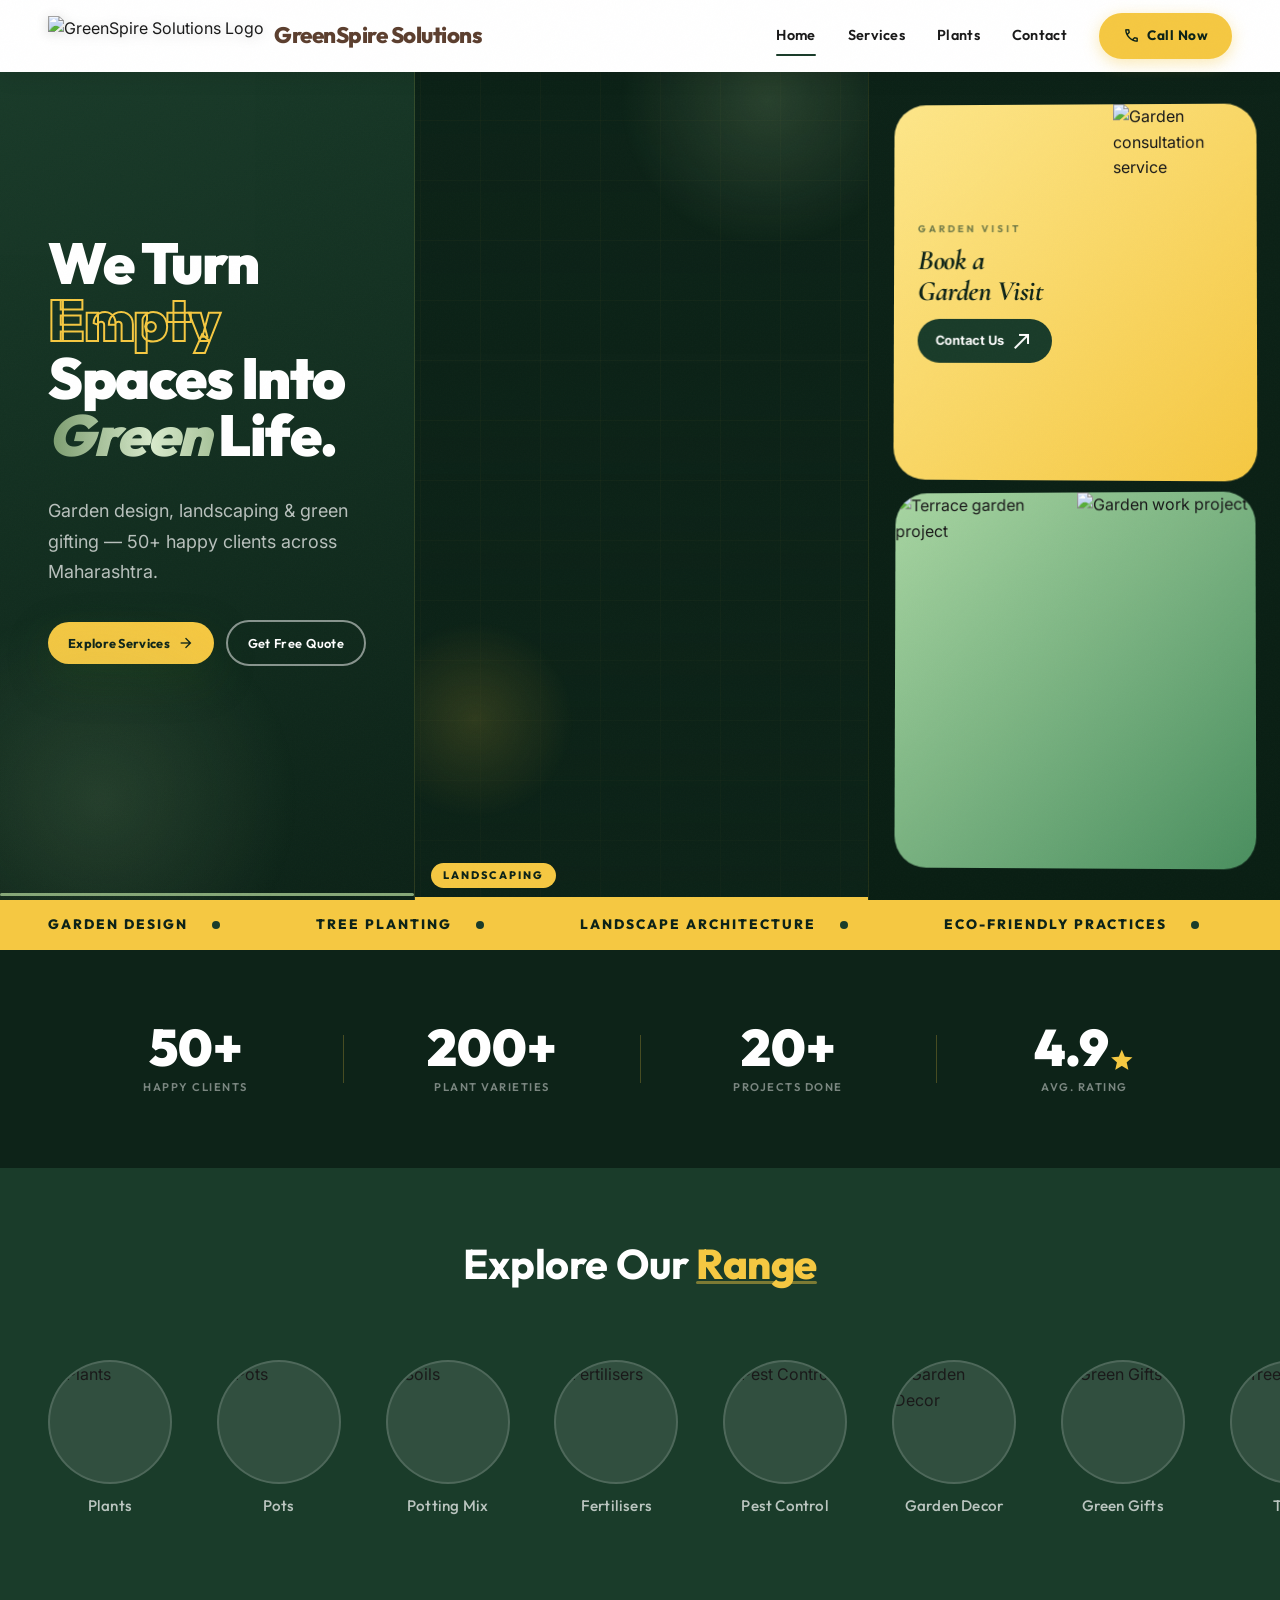
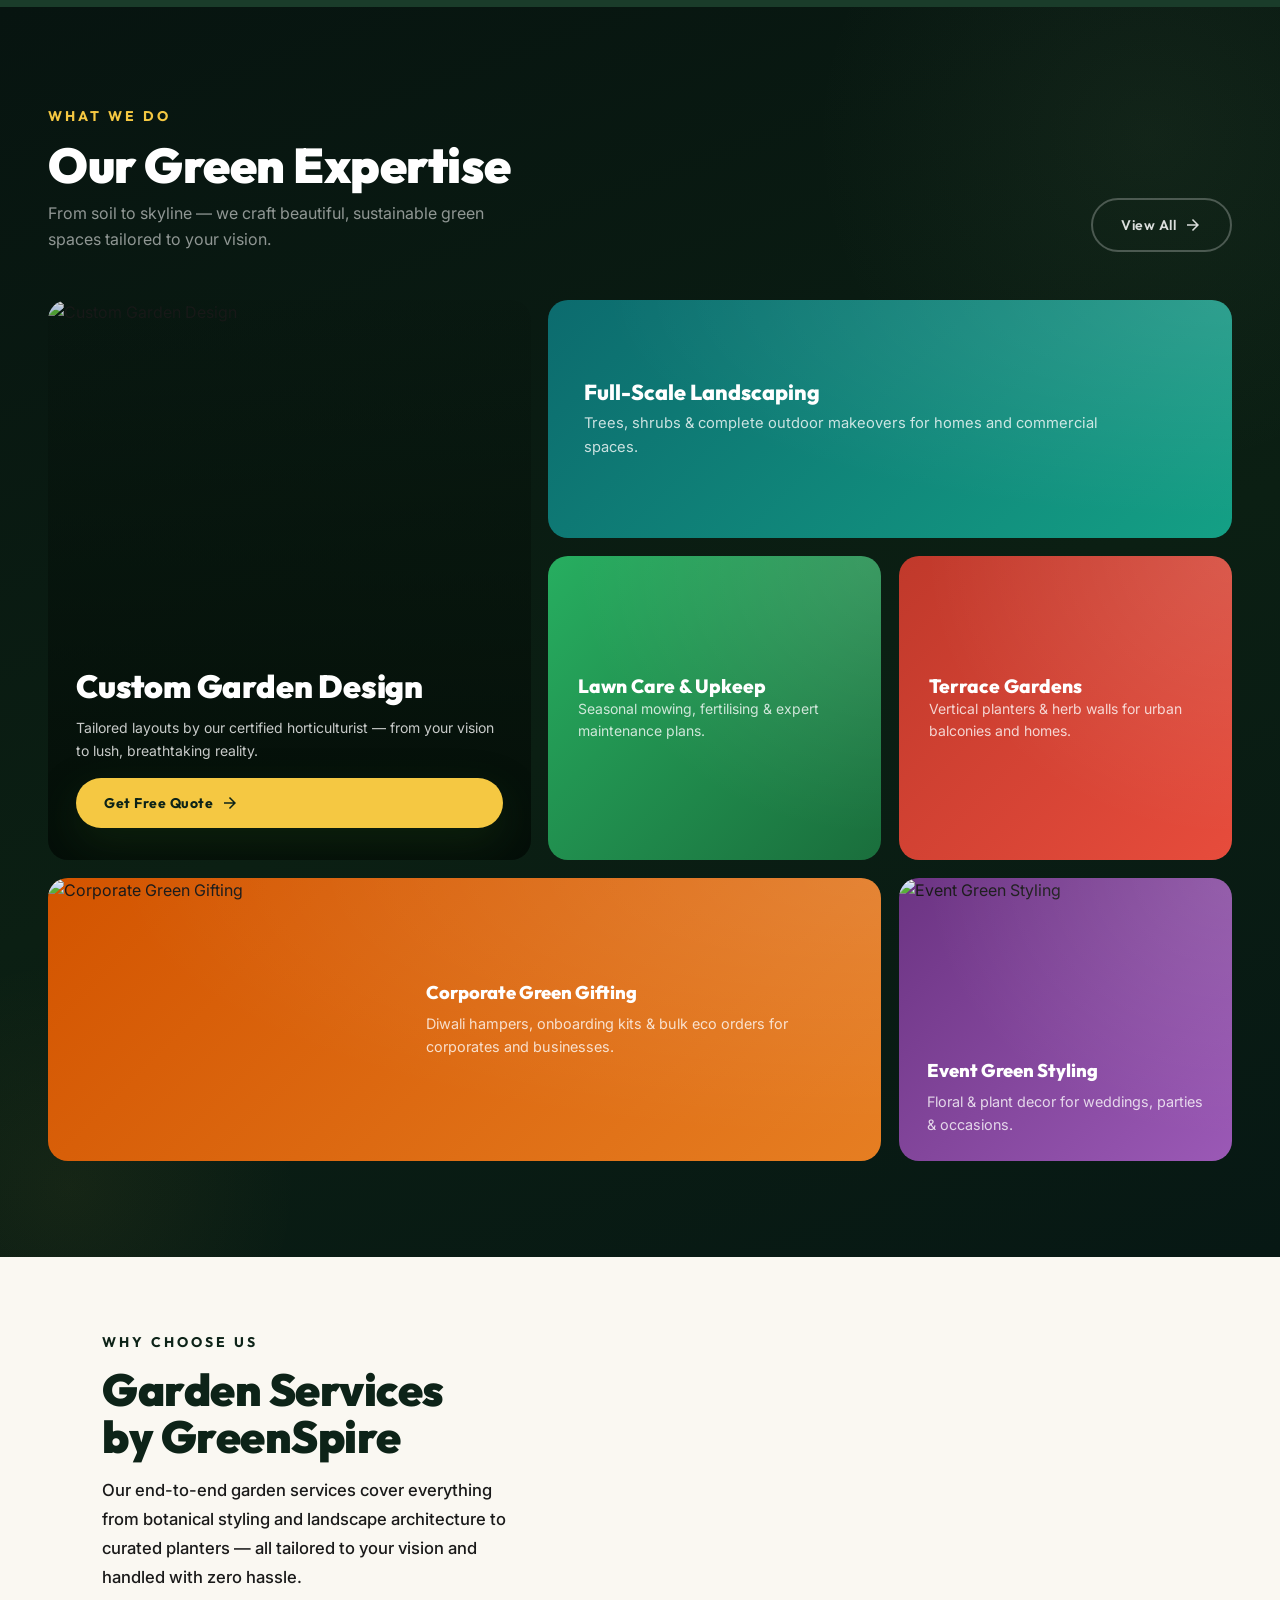
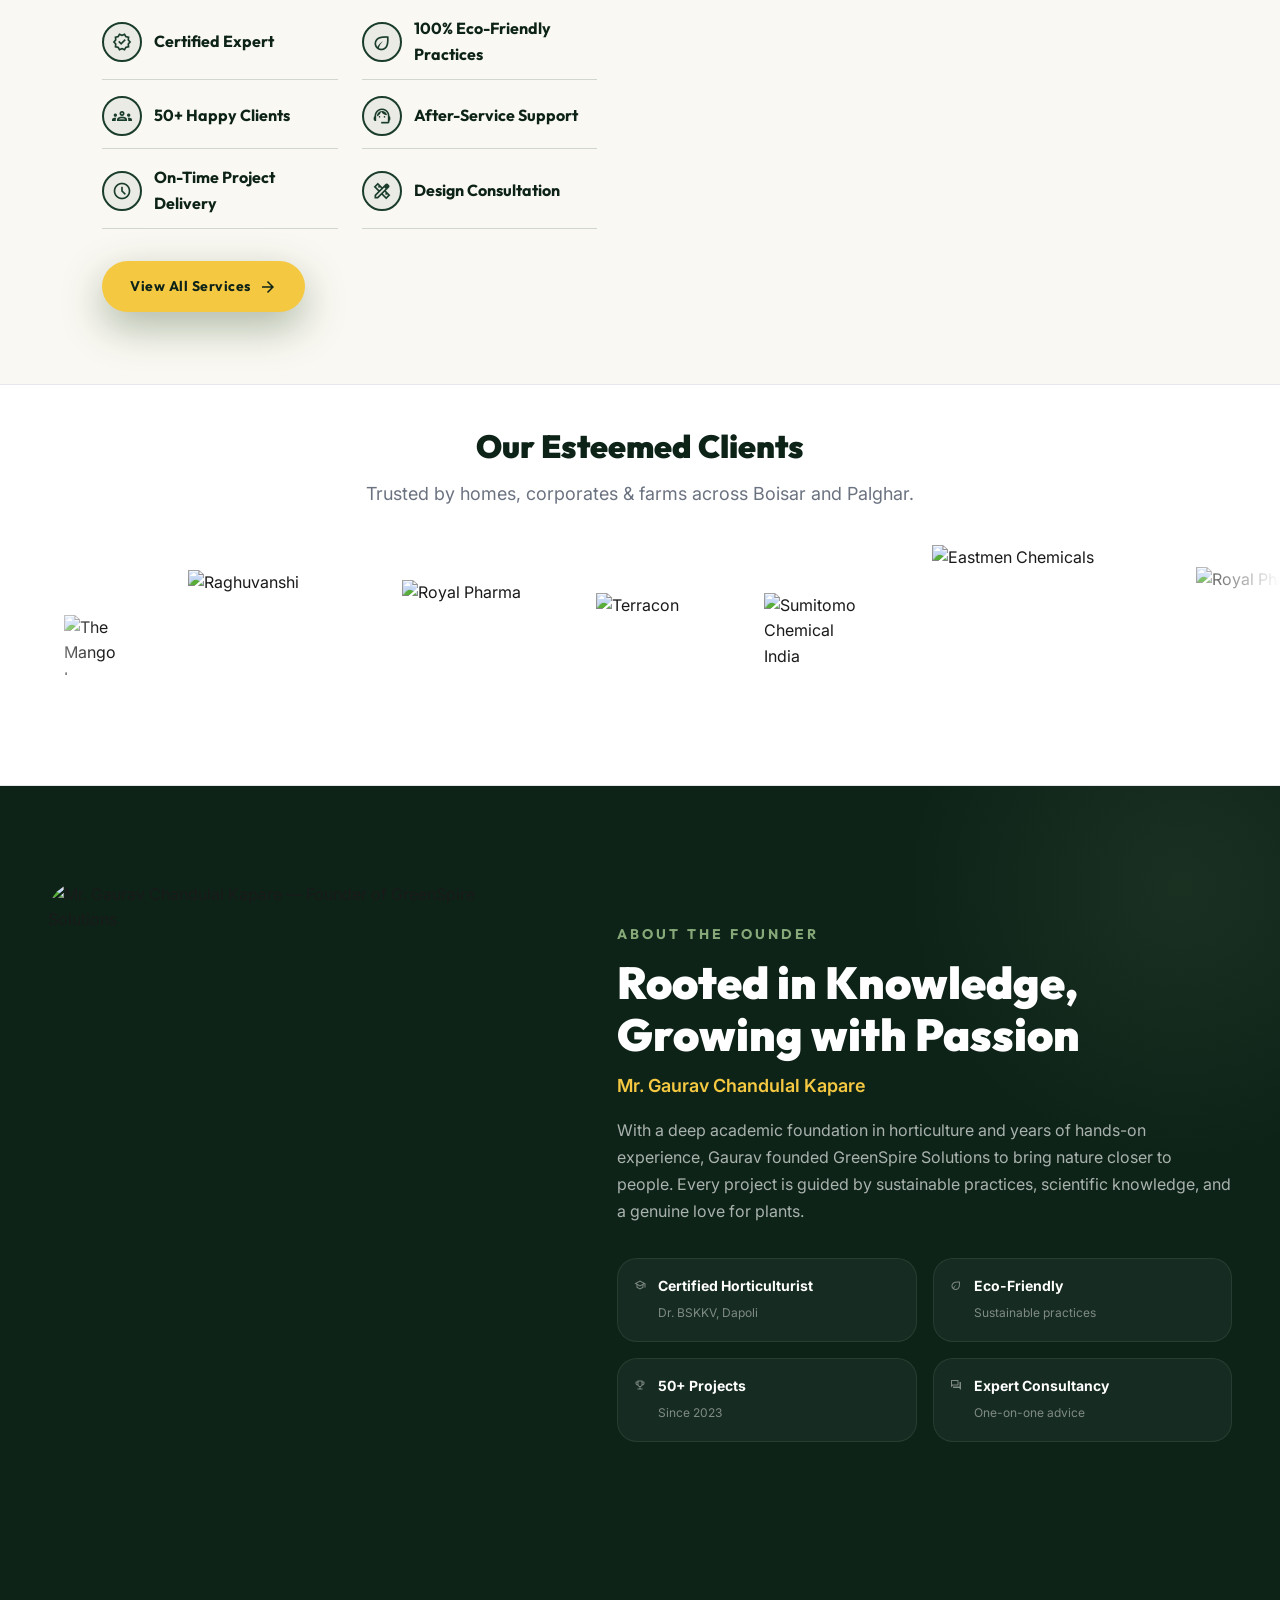
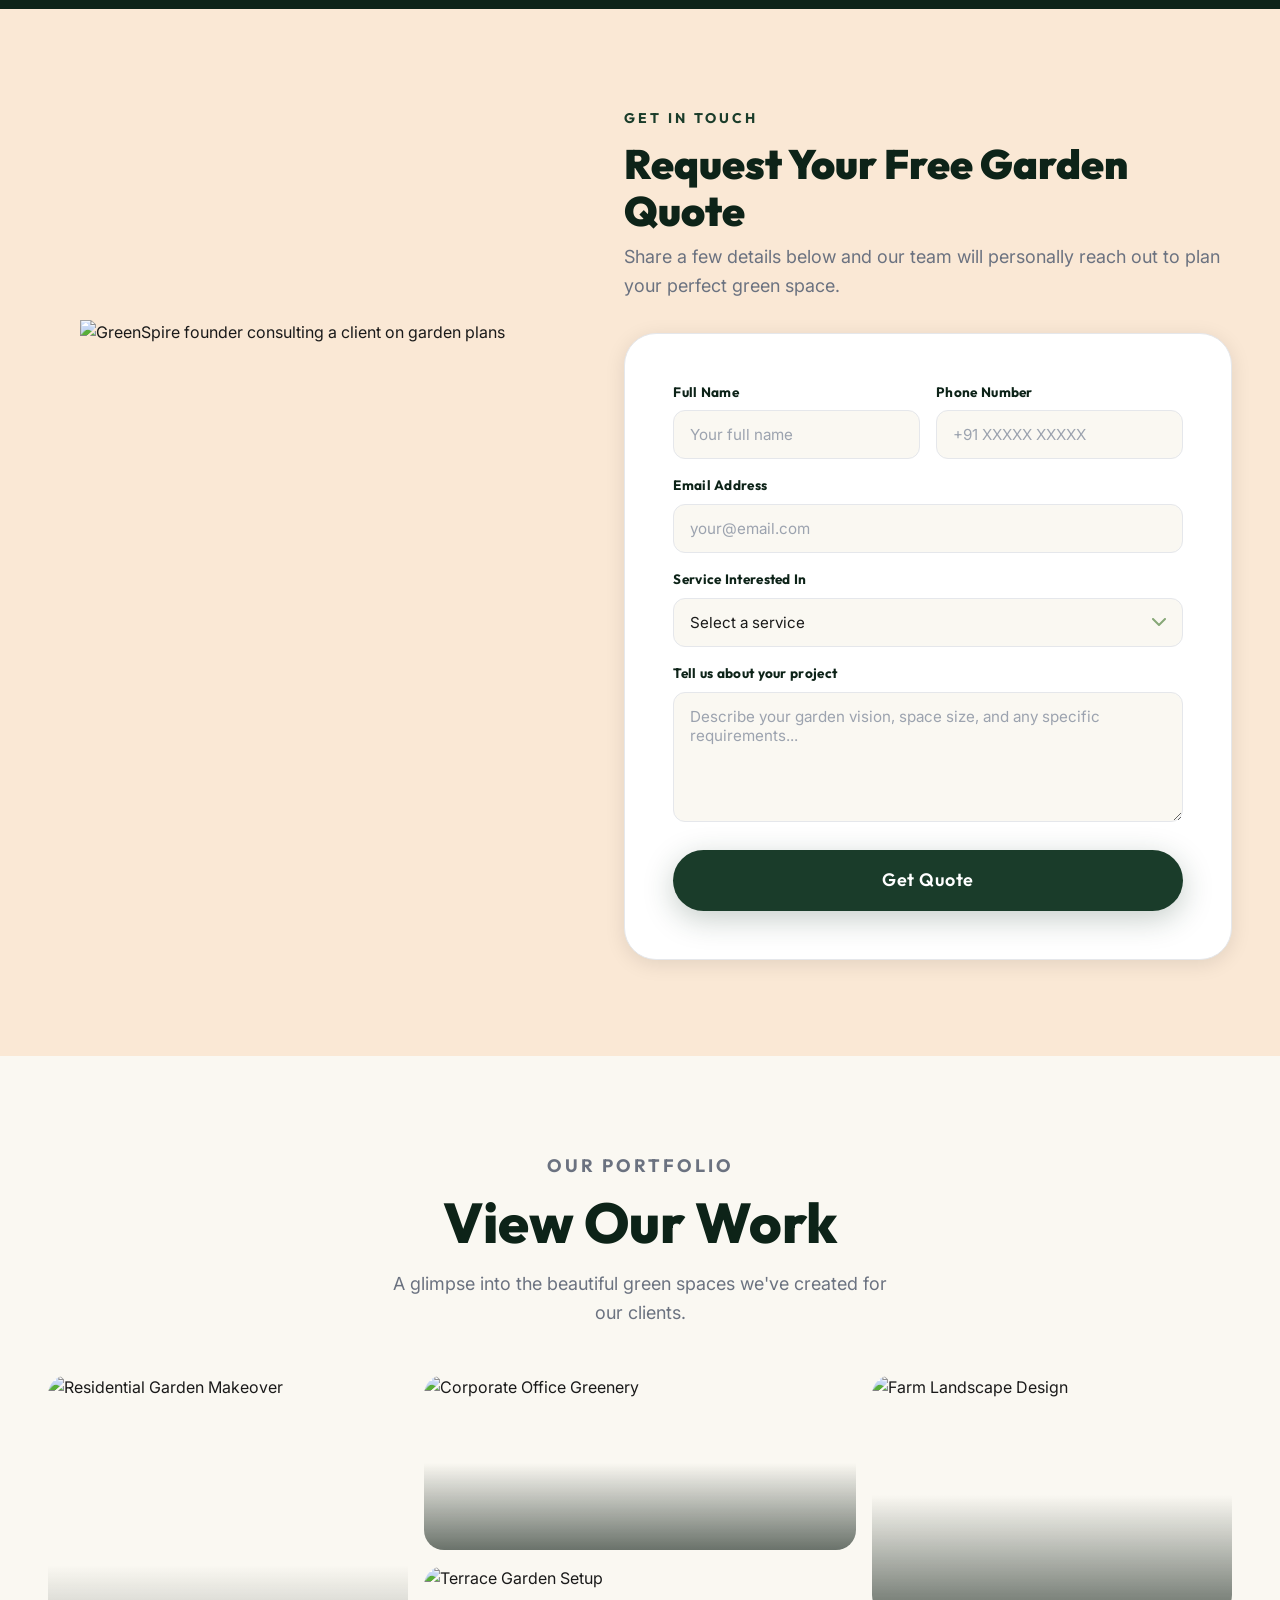
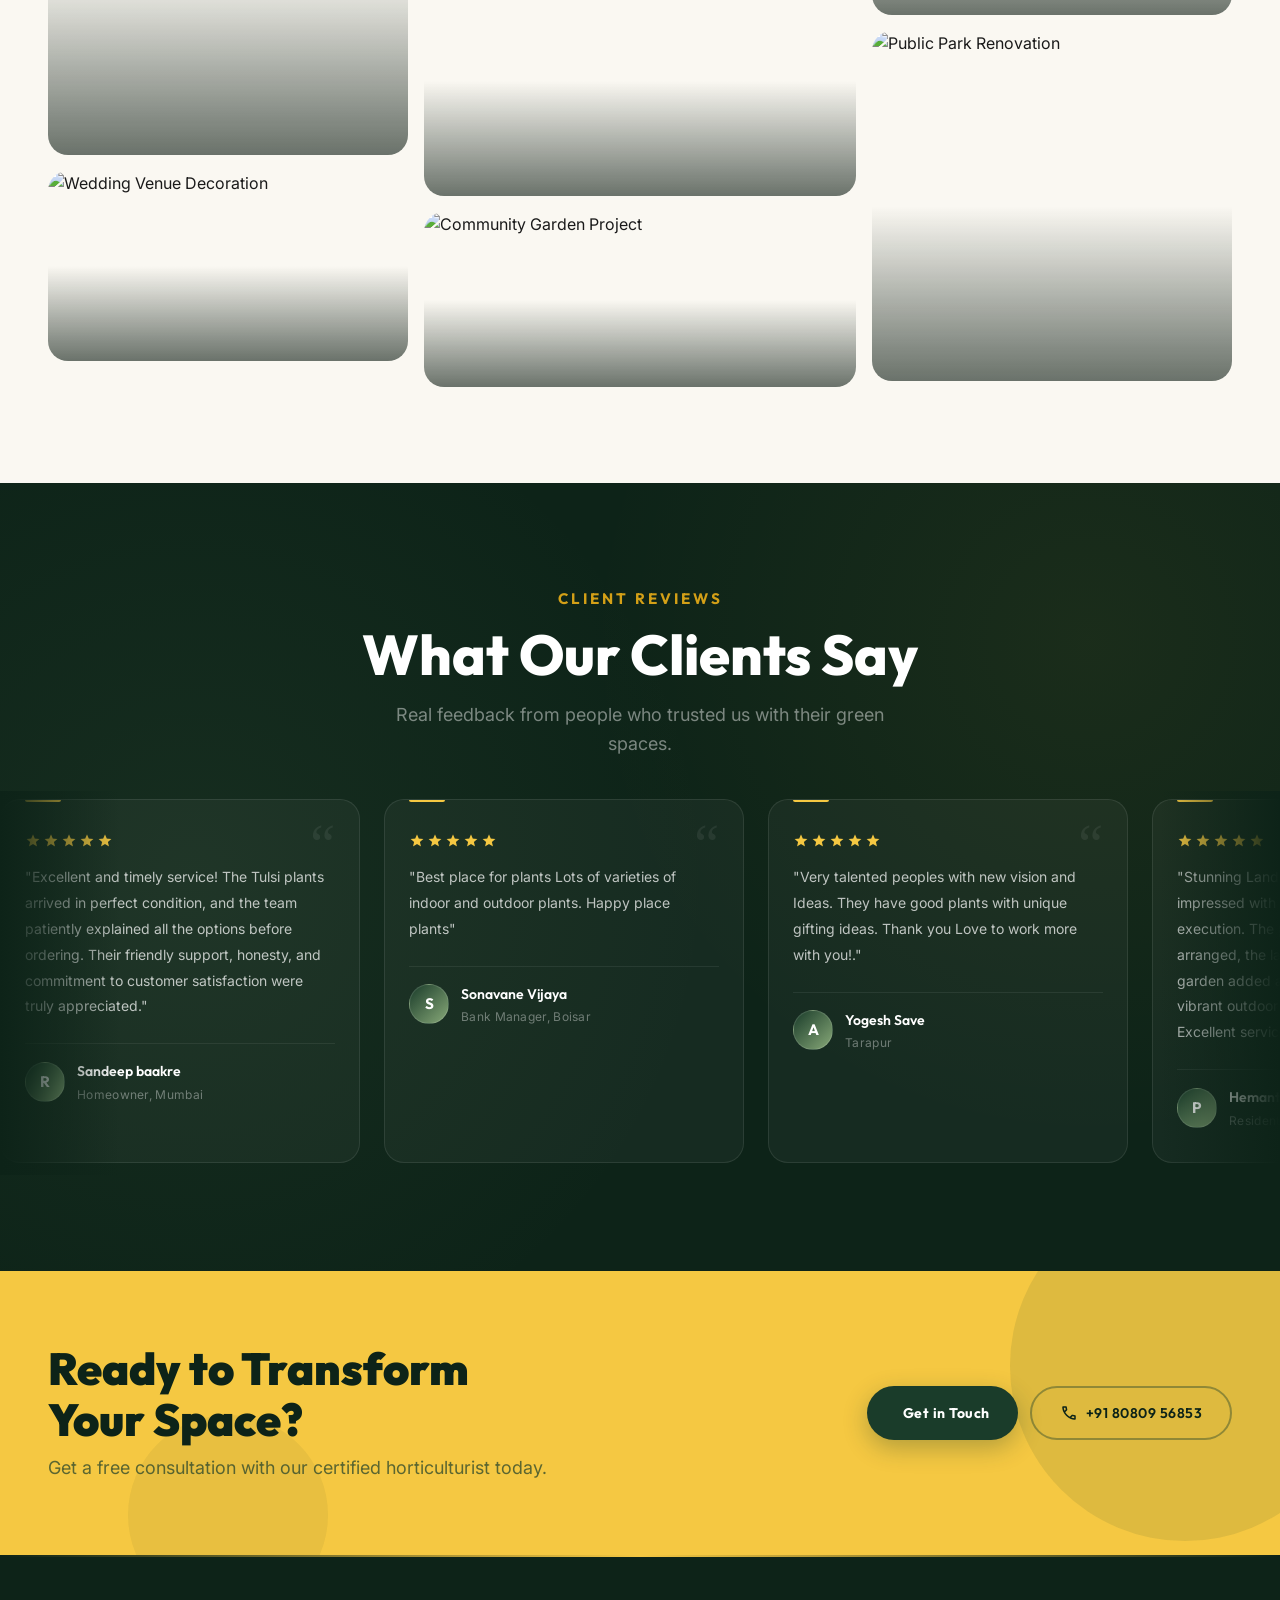
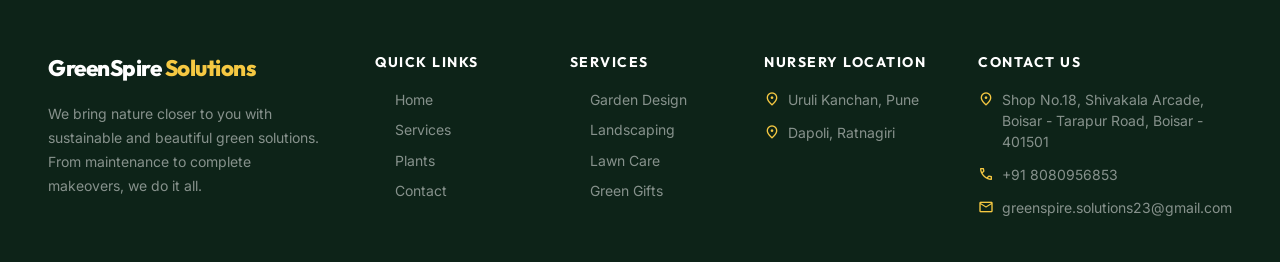
==== commit eef24c3e: "OK" ====
--- a/index.html
+++ b/index.html
@@ -48,24 +48,27 @@
 imagesrcset="
 https://ik.imagekit.io/greenspire/GreenSpire%20Solutions%20/home/hero1.3.avif?tr=w-480,q-65 480w,
 https://ik.imagekit.io/greenspire/GreenSpire%20Solutions%20/home/hero1.3.avif?tr=w-900,q-75 900w,
-https://ik.imagekit.io/greenspire/GreenSpire%20Solutions%20/home/hero1.3.avif?tr=w-1400,q-80 1400w"
+https://ik.imagekit.io/greenspire/GreenSpire%20Solutions%20/home/hero1.3.avif?tr=w-1400,q-80 1400w,
+    https://ik.imagekit.io/greenspire/GreenSpire%20Solutions%20/home/hero1.3.avif?tr=w-2000,q-75 2000w"
 
 imagesizes="(max-width:768px) 100vw,
-            (max-width:1200px) 60vw,
-            40vw"
+            (max-width:1200px) 100vh,
+            150vh"
 fetchpriority="high">
 
-  <!-- Styles — minified (≈25% smaller), same cascade order preserved.
-       footer.css is loaded non-render-blocking since the footer is never
-       above the fold — this removes a blocking request from the critical path. -->
-  <link rel="stylesheet" href="style/global.min.css">
-  <noscript><link rel="stylesheet" href="style/global.min.css"></noscript>
-  <link rel="stylesheet" href="style/header.min.css">
-  <noscript><link rel="stylesheet" href="style/header.min.css"></noscript>
-  <link rel="stylesheet" href="style/home.min.css">
-  <noscript><link rel="stylesheet" href="style/home.min.css"></noscript>
-  <link rel="preload" href="style/footer.min.css" as="style" onload="this.onload=null;this.rel='stylesheet'">
-  <noscript><link rel="stylesheet" href="style/footer.min.css"></noscript>
+  <!-- Styles — unminified, matches plants.html / services.html / contact.html.
+       Netlify serves these gzip/brotli-compressed anyway, so hand-minifying
+       gains almost nothing on the wire and was causing case-sensitive 404s
+       on Linux deploys. footer.css stays non-render-blocking since the
+       footer is never above the fold. -->
+  <link rel="stylesheet" href="style/global.css">
+  <noscript><link rel="stylesheet" href="style/global.css"></noscript>
+  <link rel="stylesheet" href="style/header.css">
+  <noscript><link rel="stylesheet" href="style/header.css"></noscript>
+  <link rel="stylesheet" href="style/home.css">
+  <noscript><link rel="stylesheet" href="style/home.css"></noscript>
+  <link rel="preload" href="style/footer.css" as="style" onload="this.onload=null;this.rel='stylesheet'">
+  <noscript><link rel="stylesheet" href="style/footer.css"></noscript>
 </head>
 
 <body>
@@ -148,12 +151,13 @@
   srcset="
     https://ik.imagekit.io/greenspire/GreenSpire%20Solutions%20/home/hero1.3.avif?tr=w-480,q-65 480w,
     https://ik.imagekit.io/greenspire/GreenSpire%20Solutions%20/home/hero1.3.avif?tr=w-900,q-75 900w,
-    https://ik.imagekit.io/greenspire/GreenSpire%20Solutions%20/home/hero1.3.avif?tr=w-1400,q-80 1400w"
+    https://ik.imagekit.io/greenspire/GreenSpire%20Solutions%20/home/hero1.3.avif?tr=w-1400,q-80 1400w,
+    https://ik.imagekit.io/greenspire/GreenSpire%20Solutions%20/home/hero1.3.avif?tr=w-2000,q-75 2000w"
 
   sizes="
 (max-width:767px) 100vw,
-(max-width:1180px) 50vw,
-36vw"
+(max-width:1180px) 100vh,
+150vh"
 
   fetchpriority="high"
   width="1200"
@@ -176,13 +180,14 @@
 data-srcset="
 https://ik.imagekit.io/greenspire/GreenSpire%20Solutions%20/home/Hero1.1.avif?tr=w-480,q-65 480w,
 https://ik.imagekit.io/greenspire/GreenSpire%20Solutions%20/home/Hero1.1.avif?tr=w-900,q-75 900w,
-https://ik.imagekit.io/greenspire/GreenSpire%20Solutions%20/home/Hero1.1.avif?tr=w-1400,q-80 1400w"
+https://ik.imagekit.io/greenspire/GreenSpire%20Solutions%20/home/Hero1.1.avif?tr=w-1400,q-80 1400w,
+    https://ik.imagekit.io/greenspire/GreenSpire%20Solutions%20/home/Hero1.1.avif?tr=w-2000,q-75 2000w"
         
 
 sizes="
 (max-width:767px) 100vw,
-(max-width:1180px) 50vw,
-36vw"
+(max-width:1180px) 100vh,
+150vh"
 
         loading="lazy"
         width="1200"
@@ -201,13 +206,14 @@
         data-srcset="
           https://ik.imagekit.io/greenspire/GreenSpire%20Solutions%20/home/hero1.2.avif?tr=w-480,q-65 480w,
           https://ik.imagekit.io/greenspire/GreenSpire%20Solutions%20/home/hero1.2.avif?tr=w-900,q-75 900w,
-          https://ik.imagekit.io/greenspire/GreenSpire%20Solutions%20/home/hero1.2.avif?tr=w-1400,q-80 1400w"
+          https://ik.imagekit.io/greenspire/GreenSpire%20Solutions%20/home/hero1.2.avif?tr=w-1400,q-80 1400w,
+    https://ik.imagekit.io/greenspire/GreenSpire%20Solutions%20/home/hero1.2.avif?tr=w-2000,q-75 2000w"
         
 
           sizes="
 (max-width:767px) 100vw,
-(max-width:1180px) 50vw,
-36vw"
+(max-width:1180px) 100vh,
+150vh"
 
         loading="lazy"
         width="1200"
@@ -240,18 +246,18 @@
           </a>
         </div>
         <div class="right-card-media">
-          <img src="https://ik.imagekit.io/greenspire/GreenSpire%20Solutions%20/home/hero2.avif?tr=w-200,q-60"
+          <img src="https://ik.imagekit.io/greenspire/GreenSpire%20Solutions%20/home/hero2.avif?tr=w-500,q-65"
             loading="lazy" decoding="async" width="200" height="200" alt="Garden consultation service">
         </div>
       </div>
 
       <div class="hero-right-card hero-right-card--mint">
         <div class="right-card-media">
-          <img src="https://ik.imagekit.io/greenspire/GreenSpire%20Solutions%20/home/hero3.avif?tr=w-200,q-60"
+          <img src="https://ik.imagekit.io/greenspire/GreenSpire%20Solutions%20/home/hero3.avif?tr=w-500,q-65"
             loading="lazy"  decoding="async" width="200" height="200" alt="Terrace garden project">
         </div>
         <div class="right-card-media">
-          <img src="https://ik.imagekit.io/greenspire/GreenSpire%20Solutions%20/home/hero4.avif?tr=w-200,q-60"
+          <img src="https://ik.imagekit.io/greenspire/GreenSpire%20Solutions%20/home/hero4.avif?tr=w-500,q-65"
             loading="lazy"  decoding="async" width="200" height="200" alt="Garden work project">
         </div>
       </div>
@@ -336,56 +342,56 @@
 
         <div class="cat-pill">
           <div class="cat-icon">
-            <img src="https://ik.imagekit.io/greenspire/GreenSpire%20Solutions%20/home/Peace_Lily.webp?tr=w-150,q-70" alt="Plants" loading="lazy" decoding="async">
+            <img src="https://ik.imagekit.io/greenspire/GreenSpire%20Solutions%20/home/Peace_Lily.webp?tr=w-250,q-70" alt="Plants" loading="lazy" decoding="async">
           </div>
           <span class="cat-name">Plants</span>
         </div>
 
         <div class="cat-pill">
           <div class="cat-icon">
-            <img src="https://ik.imagekit.io/greenspire/GreenSpire%20Solutions%20/home/pots.avif?tr=w-150,q-70" alt="Pots" loading="lazy" decoding="async">
+            <img src="https://ik.imagekit.io/greenspire/GreenSpire%20Solutions%20/home/pots.avif?tr=w-250,q-70" alt="Pots" loading="lazy" decoding="async">
           </div>
           <span class="cat-name">Pots</span>
         </div>
 
         <div class="cat-pill">
           <div class="cat-icon">
-            <img src="https://ik.imagekit.io/greenspire/GreenSpire%20Solutions%20/home/potting%20mix.avif?tr=w-150,q-70" alt="Soils" loading="lazy" decoding="async">
+            <img src="https://ik.imagekit.io/greenspire/GreenSpire%20Solutions%20/home/potting%20mix.avif?tr=w-250,q-70" alt="Soils" loading="lazy" decoding="async">
           </div>
           <span class="cat-name">Potting Mix</span>
         </div>
 
         <div class="cat-pill">
           <div class="cat-icon">
-            <img src="https://ik.imagekit.io/greenspire/GreenSpire%20Solutions%20/home/fertiliser.avif?tr=w-150,q-70" alt="Fertilisers" loading="lazy" decoding="async">
+            <img src="https://ik.imagekit.io/greenspire/GreenSpire%20Solutions%20/home/fertiliser.avif?tr=w-250,q-70" alt="Fertilisers" loading="lazy" decoding="async">
           </div>
           <span class="cat-name">Fertilisers</span>
         </div>
 
         <div class="cat-pill">
           <div class="cat-icon">
-            <img src="https://ik.imagekit.io/greenspire/GreenSpire%20Solutions%20/home/pestcontrol.avif?tr=w-150,q-70" alt="Pest Control" loading="lazy"decoding="async">
+            <img src="https://ik.imagekit.io/greenspire/GreenSpire%20Solutions%20/home/pestcontrol.avif?tr=w-250,q-70" alt="Pest Control" loading="lazy"decoding="async">
           </div>
           <span class="cat-name">Pest Control</span>
         </div>
 
         <div class="cat-pill">
           <div class="cat-icon">
-            <img src="https://ik.imagekit.io/greenspire/GreenSpire%20Solutions%20/home/gardendecor.avif?tr=w-150,q-70" alt="Garden Decor" loading="lazy" decoding="async">
+            <img src="https://ik.imagekit.io/greenspire/GreenSpire%20Solutions%20/home/gardendecor.avif?tr=w-250,q-70" alt="Garden Decor" loading="lazy" decoding="async">
           </div>
           <span class="cat-name">Garden Decor</span>
         </div>
 
         <div class="cat-pill">
           <div class="cat-icon">
-            <img src="https://ik.imagekit.io/greenspire/GreenSpire%20Solutions%20/home/greengifts.avif?tr=w-150,q-70" alt="Green Gifts" loading="lazy" decoding="async">
+            <img src="https://ik.imagekit.io/greenspire/GreenSpire%20Solutions%20/home/greengifts.avif?tr=w-250,q-70" alt="Green Gifts" loading="lazy" decoding="async">
           </div>
           <span class="cat-name">Green Gifts</span>
         </div>
 
         <div class="cat-pill">
           <div class="cat-icon">
-            <img src="https://ik.imagekit.io/greenspire/GreenSpire%20Solutions%20/home/trees.avif?tr=w-150,q-70" alt="Trees" loading="lazy" decoding="async">
+            <img src="https://ik.imagekit.io/greenspire/GreenSpire%20Solutions%20/home/trees.avif?tr=w-250,q-70" alt="Trees" loading="lazy" decoding="async">
           </div>
           <span class="cat-name">Trees</span>
         </div>
@@ -1276,7 +1282,7 @@
     <span class="material-symbols-outlined">arrow_upward</span>
   </button>
 
-  <script src="js/main.min.js" defer></script>
+  <script src="js/main.js" defer></script>
   
 
   <!-- Quote form submit handler (Netlify AJAX submission) -->
--- a/style/global.css
+++ b/style/global.css
@@ -0,0 +1,748 @@
+/* ── CSS Custom Properties ── */
+:root {
+  /* Colors */
+  --clr-forest:        #1A3C2A;
+  --clr-forest-light:  #2A5A3F;
+  --clr-forest-deep:   #0D2318;
+  --clr-amber:         #F5C842;
+  --clr-amber-dark:    #D4A017;
+  --clr-amber-light:   #FDE68A;
+  --clr-sage:          #87A878;
+  --clr-mint:          #C8E6C9;
+  --clr-cream:         #FAF8F2;
+  --clr-cream-dark:    #F0EDE2;
+  --clr-coral:         #E8705A;
+  --clr-brown:         #5C3F2F;
+  --clr-white:         #FFFFFF;
+  --clr-black:         #0A0A0A;
+  --clr-text:          #1A1A1A;
+  --clr-text-muted:    #6B7280;
+  --clr-text-light:    #9CA3AF;
+  --clr-border:        #E5E7EB;
+
+  /* Typography */
+  --ff-display:  'Cormorant Garamond', Georgia, serif;
+  --ff-heading:  'Outfit', 'Inter', sans-serif;
+  --ff-body:     'Inter', system-ui, sans-serif;
+
+  /* Font Sizes */
+  --fs-xs:     0.75rem;
+  --fs-small:  0.875rem;
+  --fs-body:   1rem;
+  --fs-md:     1.125rem;
+  --fs-lg:     1.25rem;
+  --fs-xl:     1.5rem;
+  --fs-2xl:    2rem;
+  --fs-3xl:    2.5rem;
+  --fs-4xl:    3.5rem;
+  --fs-5xl:    5rem;
+  --fs-hero:   clamp(3rem, 7vw, 6rem);
+
+  /* Spacing */
+  --space-xs:   0.5rem;
+  --space-sm:   0.75rem;
+  --space-md:   1rem;
+  --space-lg:   1.5rem;
+  --space-xl:   2rem;
+  --space-2xl:  3rem;
+  --space-3xl:  4.5rem;
+  --space-4xl:  6rem;
+
+  /* Layout */
+  --nav-height:    72px;
+  --container-max: 1280px;
+  --container-pad: clamp(1rem, 5vw, 3rem);
+
+  /* Borders */
+  --radius-sm:  6px;
+  --radius-md:  12px;
+  --radius-lg:  20px;
+  --radius-xl:  32px;
+  --radius-pill: 9999px;
+
+  /* Shadows */
+  --shadow-sm:  0 1px 3px rgba(0,0,0,0.08), 0 1px 2px rgba(0,0,0,0.06);
+  --shadow-md:  0 4px 20px rgba(0,0,0,0.10);
+  --shadow-lg:  0 10px 40px rgba(0,0,0,0.15);
+  --shadow-xl:  0 25px 60px rgba(0,0,0,0.20);
+  --shadow-green: 0 8px 30px rgba(26,60,42,0.25);
+  --shadow-amber: 0 8px 30px rgba(245,200,66,0.30);
+
+  /* Transitions */
+  --transition:     0.3s cubic-bezier(0.4, 0, 0.2, 1);
+  --transition-slow: 0.6s cubic-bezier(0.4, 0, 0.2, 1);
+  --transition-bounce: 0.45s cubic-bezier(0.34, 1.56, 0.64, 1);
+
+  /* Z-index layers */
+  --z-base:    0;
+  --z-raised:  10;
+  --z-sticky:  100;
+  --z-overlay: 200;
+  --z-modal:   300;
+  --z-top:     400;
+}
+
+/* ── Reset & Base ── */
+*, *::before, *::after {
+  box-sizing: border-box;
+  margin: 0;
+  padding: 0;
+}
+
+html {
+  font-size: 16px;
+  scroll-behavior: smooth;
+  overflow-x: hidden;
+  -webkit-font-smoothing: antialiased;
+  -moz-osx-font-smoothing: grayscale;
+  text-rendering: optimizeLegibility;
+}
+
+body {
+  font-family: var(--ff-body);
+  font-size: var(--fs-body);
+  color: var(--clr-text);
+  background: var(--clr-cream);
+  overflow-x: hidden;
+  line-height: 1.6;
+  cursor: auto;
+}
+
+img, video {
+  display: block;
+  max-width: 100%;
+  height: auto;
+}
+
+a {
+  text-decoration: none;
+  color: inherit;
+}
+
+ul, ol {
+  list-style: none;
+}
+
+button {
+  border: none;
+  background: none;
+  cursor: pointer;
+  font: inherit;
+}
+
+/* ── Container ── */
+.container {
+  max-width: var(--container-max);
+  margin-inline: auto;
+  padding-inline: var(--container-pad);
+}
+
+/* ── Section ── */
+.section {
+  padding-block: var(--space-4xl);
+}
+
+/* ── Buttons ── */
+.btn {
+  display: inline-flex;
+  align-items: center;
+  gap: var(--space-xs);
+  padding: 14px 28px;
+  border-radius: var(--radius-pill);
+  font-family: var(--ff-heading);
+  font-size: var(--fs-small);
+  font-weight: 600;
+  letter-spacing: 0.5px;
+  transition: all var(--transition-bounce);
+  cursor: pointer;
+  position: relative;
+  overflow: hidden;
+  white-space: nowrap;
+}
+
+.btn::before {
+  content: '';
+  position: absolute;
+  inset: 0;
+  background: rgba(255,255,255,0.15);
+  opacity: 0;
+  transition: opacity 0.3s ease;
+}
+
+.btn:hover::before { opacity: 1; }
+
+.btn--primary {
+  background: var(--clr-forest);
+  color: var(--clr-white);
+  box-shadow: var(--shadow-green);
+}
+
+.btn--primary:hover {
+  transform: translateY(-3px);
+  box-shadow: 0 15px 40px rgba(26,60,42,0.35);
+}
+
+.btn--amber-solid {
+  background: var(--clr-amber);
+  color: var(--clr-forest-deep);
+  font-weight: 700;
+  box-shadow: 0 15px 40px rgba(30, 68, 21, 0.344);
+}
+
+.btn--amber-solid:hover {
+  transform: translateY(-3px) scale(1.02);
+  box-shadow: 0 15px 40px rgba(19, 18, 15, 0.45);
+}
+
+.btn--ghost-white {
+  background: transparent;
+  color: var(--clr-white);
+  border: 2px solid rgba(255,255,255,0.5);
+}
+
+.btn--ghost-white:hover {
+  background: rgba(255,255,255,0.12);
+  border-color: var(--clr-white);
+  transform: translateY(-3px);
+}
+
+.btn--outline {
+  background: transparent;
+  color: var(--clr-forest);
+  border: 2px solid var(--clr-forest);
+}
+
+.btn--outline:hover {
+  background: var(--clr-forest);
+  color: var(--clr-white);
+  transform: translateY(-3px);
+}
+
+.btn--dark-why {
+  background: var(--clr-forest-deep);
+  color: var(--clr-white);
+  box-shadow: var(--shadow-green);
+}
+
+.btn--dark-why:hover {
+  transform: translateY(-3px);
+  box-shadow: 0 15px 40px rgba(13,35,24,0.40);
+}
+
+.btn .material-symbols-outlined {
+  font-size: 18px;
+  transition: transform 0.3s ease;
+}
+
+.btn:hover .material-symbols-outlined {
+  transform: translate(3px, -3px);
+}
+
+/* ── Section Labels ── */
+.section-label {
+  display: inline-block;
+  font-family: var(--ff-heading);
+  font-size: 0.875rem;
+  font-weight: 700;
+  letter-spacing: 3px;
+  text-transform: uppercase;
+  color: var(--clr-sage);
+  margin-bottom: var(--space-sm);
+}
+
+.section-label--dark {
+  color: var(--clr-forest);
+}
+
+.section-label--amber {
+  color: var(--clr-amber-dark);
+}
+
+/* ── Section Headers ── */
+.section-header {
+  text-align: center;
+  margin-bottom: var(--space-3xl);
+}
+
+.section-header h2 {
+  font-family: var(--ff-heading);
+  font-size: var(--fs-4xl);
+  font-weight: 800;
+  line-height: 1.1;
+  color: var(--clr-forest-deep);
+  margin-bottom: var(--space-md);
+}
+
+.section-header p {
+  font-size: var(--fs-md);
+  color: var(--clr-text-muted);
+  max-width: 520px;
+  margin-inline: auto;
+}
+
+.section-header-v2 {
+  display: flex;
+  align-items: flex-end;
+  justify-content: space-between;
+  margin-bottom: var(--space-2xl);
+  gap: var(--space-md);
+}
+
+.section-title-v2 {
+  font-family: var(--ff-heading);
+  font-size: clamp(2rem, 4vw, 3.5rem);
+  font-weight: 900;
+  line-height: 1.05;
+  color: var(--clr-forest-deep);
+}
+
+/* ── Reveal Animations ── */
+.reveal,
+.reveal-left,
+.reveal-right {
+  opacity: 0;
+  transform: translateY(40px);
+  transition: opacity 0.7s ease, transform 0.7s cubic-bezier(0.34, 1.56, 0.64, 1);
+}
+
+.reveal-left {
+  transform: translateX(-60px);
+}
+
+.reveal-right {
+  transform: translateX(60px);
+}
+
+.reveal.visible,
+.reveal-left.visible,
+.reveal-right.visible {
+  opacity: 1;
+  transform: translate(0);
+}
+
+/* Staggered delays */
+.reveal[style*="--i:0"] { transition-delay: 0ms; }
+.reveal[style*="--i:1"] { transition-delay: 100ms; }
+.reveal[style*="--i:2"] { transition-delay: 200ms; }
+.reveal[style*="--i:3"] { transition-delay: 300ms; }
+.reveal[style*="--i:4"] { transition-delay: 400ms; }
+
+/* ── CTA Center ── */
+.cta-center {
+  text-align: center;
+  margin-top: var(--space-3xl);
+}
+
+/* ── Project Tag ── */
+.project-tag {
+  display: inline-block;
+  padding: 4px 12px;
+  background: var(--clr-amber);
+  color: var(--clr-forest-deep);
+  border-radius: var(--radius-pill);
+  font-size: var(--fs-xs);
+  font-weight: 700;
+  letter-spacing: 1.5px;
+  text-transform: uppercase;
+  margin-bottom: var(--space-xs);
+}
+
+/* ── Noise texture overlay (subtle) ── */
+body::before {
+  content: '';
+  position: fixed;
+  inset: 0;
+  opacity: 0.018;
+  background-image: url("data:image/svg+xml,%3Csvg xmlns='http://www.w3.org/2000/svg' width='300' height='300'%3E%3Cfilter id='noise'%3E%3CfeTurbulence type='fractalNoise' baseFrequency='0.65' numOctaves='3' stitchTiles='stitch'/%3E%3C/filter%3E%3Crect width='300' height='300' filter='url(%23noise)' opacity='1'/%3E%3C/svg%3E");
+  pointer-events: none;
+  z-index: 9998;
+  will-change: transform;       
+  transform: translateZ(0);     
+  backface-visibility: hidden;  
+}
+
+/* ── Go Top Button ── */
+.go-top-btn {
+  position: fixed;
+  bottom: 2rem;
+  right: 2rem;
+  width: 52px;
+  height: 52px;
+  border-radius: 50%;
+  background: var(--clr-forest);
+  color: var(--clr-white);
+  display: flex;
+  align-items: center;
+  justify-content: center;
+  box-shadow: var(--shadow-green);
+  z-index: var(--z-overlay);
+  opacity: 0;
+  transform: translateY(20px);
+  transition: all var(--transition);
+  pointer-events: none;
+  cursor: pointer;
+}
+
+.go-top-btn.visible {
+  opacity: 1;
+  transform: translateY(0);
+  pointer-events: all;
+}
+
+.go-top-btn:hover {
+  background: var(--clr-amber);
+  color: var(--clr-forest-deep);
+  transform: translateY(-4px);
+}
+
+/* ── Material Symbols ── */
+.material-symbols-outlined {
+  font-family: 'Material Symbols Outlined';
+  font-weight: normal;
+  font-style: normal;
+  font-size: 24px;
+  line-height: 1;
+  letter-spacing: normal;
+  text-transform: none;
+  display: inline-block;
+  white-space: nowrap;
+  word-wrap: normal;
+  direction: ltr;
+  font-feature-settings: 'liga';
+  -webkit-font-feature-settings: 'liga';
+  -webkit-font-smoothing: antialiased;
+  font-variation-settings: 'FILL' 0, 'wght' 400, 'GRAD' 0, 'opsz' 24;
+  vertical-align: middle;
+}
+
+/* ── Scrollbar ── */
+::-webkit-scrollbar {
+  width: 5px;
+}
+::-webkit-scrollbar-track {
+  background: var(--clr-cream-dark);
+}
+::-webkit-scrollbar-thumb {
+  background: var(--clr-sage);
+  border-radius: var(--radius-pill);
+}
+::-webkit-scrollbar-thumb:hover {
+  background: var(--clr-forest);
+}
+
+/* ── Lightbox ── */
+.lightbox {
+  position: fixed;
+  inset: 0;
+  background: rgba(10, 10, 10, 0.92);
+  z-index: var(--z-modal);
+  display: flex;
+  align-items: center;
+  justify-content: center;
+  opacity: 0;
+  visibility: hidden;
+  transition: opacity 0.3s ease, visibility 0.3s ease;
+  backdrop-filter: blur(10px);
+}
+
+.lightbox.open {
+  opacity: 1;
+  visibility: visible;
+}
+
+.lightbox-close {
+  position: absolute;
+  top: 1.5rem;
+  right: 1.5rem;
+  width: 44px;
+  height: 44px;
+  border-radius: 50%;
+  background: rgba(255,255,255,0.1);
+  color: var(--clr-white);
+  display: flex;
+  align-items: center;
+  justify-content: center;
+  transition: all var(--transition);
+  cursor: pointer;
+}
+
+.lightbox-close:hover {
+  background: var(--clr-amber);
+  color: var(--clr-forest-deep);
+  transform: rotate(90deg);
+}
+
+.lightbox-content {
+  display: flex;
+  flex-direction: column;
+  align-items: center;
+  gap: var(--space-md);
+  max-width: 800px;
+  width: 90%;
+  max-height: 90vh;
+  transform: scale(0.92) translateY(16px);
+  transition: transform 0.4s cubic-bezier(0.34, 1.56, 0.64, 1);
+}
+
+.lightbox.open .lightbox-content {
+  transform: scale(1) translateY(0);
+}
+
+/* ── Media block: photo + prev/next arrows, nothing else ── */
+.lightbox-media {
+  position: relative;
+  width: 100%;
+}
+
+.lightbox-media img {
+  display: block;
+  width: 100%;
+  max-height: 72vh;
+  object-fit: contain;
+  border-radius: var(--radius-lg);
+  transition: opacity 0.25s ease;
+}
+
+.lightbox-arrow {
+  position: absolute;
+  top: calc(50% - 28px);
+  width: 44px;
+  height: 44px;
+  border-radius: 50%;
+  background: rgba(255,255,255,0.15);
+  backdrop-filter: blur(8px);
+  color: var(--clr-white);
+  display: flex;
+  align-items: center;
+  justify-content: center;
+  transition: all var(--transition);
+  cursor: pointer;
+  z-index: 2;
+}
+
+.lightbox-arrow:hover {
+  background: var(--clr-amber);
+  color: var(--clr-forest-deep);
+}
+
+.lightbox-arrow--prev { left: var(--space-sm); }
+.lightbox-arrow--next { right: var(--space-sm); }
+
+/* ── Caption: shows the project title/category when a portfolio
+   photo is tapped, so the label that no longer fits on the small
+   mobile card is now readable together with the full-size image ── */
+.lightbox-caption {
+  display: flex;
+  align-items: center;
+  justify-content: center;
+  gap: 8px;
+  padding: 10px 22px;
+  background: rgba(255,255,255,0.08);
+  backdrop-filter: blur(10px);
+  -webkit-backdrop-filter: blur(10px);
+  border: 1px solid rgba(255,255,255,0.18);
+  border-radius: var(--radius-pill);
+  color: var(--clr-white);
+  font-family: var(--ff-heading);
+  font-size: var(--fs-small);
+  font-weight: 600;
+  letter-spacing: 0.5px;
+  text-transform: uppercase;
+  text-align: center;
+}
+
+.lightbox-caption .material-symbols-outlined {
+  color: var(--clr-amber);
+  font-size: 18px;
+  font-variation-settings: 'FILL' 1, 'wght' 500, 'GRAD' 0, 'opsz' 20;
+}
+
+.lightbox-caption.is-hidden {
+  display: none;
+}
+
+@media (max-width: 480px) {
+  .lightbox-caption {
+    font-size: var(--fs-xs);
+    padding: 8px 16px;
+  }
+}
+
+/* Hidden automatically (via JS) when a project only has one photo */
+.lightbox-arrow.is-hidden,
+.lightbox-thumbs.is-hidden {
+  display: none;
+}
+
+/* ── Small thumbnails under the main photo ── */
+.lightbox-thumbs {
+  display: flex;
+  justify-content: center;
+  gap: var(--space-xs);
+  flex-wrap: wrap;
+}
+
+.lightbox-thumbs img {
+  width: 64px;
+  height: 48px;
+  object-fit: cover;
+  border-radius: var(--radius-sm);
+  opacity: 0.5;
+  border: 2px solid transparent;
+  transition: all var(--transition);
+  cursor: pointer;
+}
+
+.lightbox-thumbs img:hover {
+  opacity: 0.85;
+}
+
+.lightbox-thumbs img.active {
+  opacity: 1;
+  border-color: var(--clr-amber);
+}
+
+@media (max-width: 768px) {
+  .lightbox-media img {
+    max-height: 60vh;
+  }
+
+  .lightbox-thumbs img {
+    width: 52px;
+    height: 40px;
+  }
+}
+
+.project-details {
+  display: flex;
+  flex-direction: column;
+  gap: var(--space-xs);
+  margin-top: var(--space-sm);
+}
+
+.detail-item {
+  display: flex;
+  align-items: center;
+  gap: var(--space-xs);
+  color: rgba(255,255,255,0.65);
+  font-size: var(--fs-small);
+}
+
+.detail-item .material-symbols-outlined {
+  color: var(--clr-amber);
+  font-size: 18px;
+}
+
+/* ── Page Loader ── */
+.page-loader {
+  position: fixed;
+  inset: 0;
+  background: var(--clr-cream);
+  z-index: 10000;
+  display: flex;
+  align-items: center;
+  justify-content: center;
+  flex-direction: column;
+  gap: 14px;
+  transition: opacity 0.6s ease, visibility 0.6s ease;
+}
+
+.page-loader.loaded {
+  opacity: 0;
+  visibility: hidden;
+}
+
+/* Logo image — spins smoothly */
+.loader-image {
+  width: 80px;
+  height: 80px;
+  object-fit: contain;
+  animation: imgSpin 1.4s cubic-bezier(0.4, 0, 0.2, 1) infinite;
+  filter: drop-shadow(0 4px 10px rgba(26, 60, 42, 0.18));
+}
+
+@keyframes imgSpin {
+  0%   { transform: rotate(0deg) scale(1); }
+  50%  { transform: rotate(180deg) scale(1.08); }
+  100% { transform: rotate(360deg) scale(1); }
+}
+
+/* Brand name below */
+.loader-logo {
+  font-family: var(--ff-heading);
+  font-size: 1.3rem;
+  font-weight: 800;
+  color: #3c2524;
+  letter-spacing: 0.3px;
+}
+
+.loader-logo span {
+  color: #3c2524;
+}
+
+/* ── Utilities ── */
+.sr-only {
+  position: absolute;
+  width: 1px;
+  height: 1px;
+  padding: 0;
+  margin: -1px;
+  overflow: hidden;
+  clip: rect(0,0,0,0);
+  border: 0;
+}
+
+.text-center { text-align: center; }
+.text-white  { color: var(--clr-white); }
+.text-amber  { color: var(--clr-amber); }
+.text-forest { color: var(--clr-forest); }
+
+
+/* ═══════════════════════════════════════════
+   GLOBAL RESPONSIVE ADJUSTMENTS (Tablet & Mobile)
+   ═══════════════════════════════════════════ */
+@media (max-width: 768px) {
+  :root {
+    /* Reduce global paddings to prevent components from crushing together */
+    --space-4xl: 4rem;
+    --space-3xl: 3rem;
+    --space-2xl: 2.25rem;
+    --space-xl:  1.5rem;
+    --space-lg:  1.25rem;
+
+    /* Scale down large font tiers */
+    --fs-4xl: 2.5rem;
+    --fs-3xl: 2rem;
+    --fs-2xl: 1.5rem;
+    
+    --container-pad: 1.25rem;
+  }
+  
+  /* Reduce main section gaps */
+  .section {
+    padding-block: var(--space-3xl);
+  }
+
+  .section-header h2 {
+    font-size: clamp(2rem, 6vw, 2.5rem);
+    line-height: 1.15;
+  }
+  
+  .lightbox-content {
+    max-width: 95%;
+  }
+}
+
+@media (max-width: 480px) {
+  :root {
+    --space-3xl: 2.5rem;
+    --space-4xl: 3rem;
+  }
+}
+
+/* ── Navbar logo image sizing ───────────────────── */
+.nav-logo-img {
+  height: 40px;
+  width: auto;
+  display: block;
+}
--- a/style/global.css
+++ b/style/global.css
@@ -0,0 +1,748 @@
+/* ── CSS Custom Properties ── */
+:root {
+  /* Colors */
+  --clr-forest:        #1A3C2A;
+  --clr-forest-light:  #2A5A3F;
+  --clr-forest-deep:   #0D2318;
+  --clr-amber:         #F5C842;
+  --clr-amber-dark:    #D4A017;
+  --clr-amber-light:   #FDE68A;
+  --clr-sage:          #87A878;
+  --clr-mint:          #C8E6C9;
+  --clr-cream:         #FAF8F2;
+  --clr-cream-dark:    #F0EDE2;
+  --clr-coral:         #E8705A;
+  --clr-brown:         #5C3F2F;
+  --clr-white:         #FFFFFF;
+  --clr-black:         #0A0A0A;
+  --clr-text:          #1A1A1A;
+  --clr-text-muted:    #6B7280;
+  --clr-text-light:    #9CA3AF;
+  --clr-border:        #E5E7EB;
+
+  /* Typography */
+  --ff-display:  'Cormorant Garamond', Georgia, serif;
+  --ff-heading:  'Outfit', 'Inter', sans-serif;
+  --ff-body:     'Inter', system-ui, sans-serif;
+
+  /* Font Sizes */
+  --fs-xs:     0.75rem;
+  --fs-small:  0.875rem;
+  --fs-body:   1rem;
+  --fs-md:     1.125rem;
+  --fs-lg:     1.25rem;
+  --fs-xl:     1.5rem;
+  --fs-2xl:    2rem;
+  --fs-3xl:    2.5rem;
+  --fs-4xl:    3.5rem;
+  --fs-5xl:    5rem;
+  --fs-hero:   clamp(3rem, 7vw, 6rem);
+
+  /* Spacing */
+  --space-xs:   0.5rem;
+  --space-sm:   0.75rem;
+  --space-md:   1rem;
+  --space-lg:   1.5rem;
+  --space-xl:   2rem;
+  --space-2xl:  3rem;
+  --space-3xl:  4.5rem;
+  --space-4xl:  6rem;
+
+  /* Layout */
+  --nav-height:    72px;
+  --container-max: 1280px;
+  --container-pad: clamp(1rem, 5vw, 3rem);
+
+  /* Borders */
+  --radius-sm:  6px;
+  --radius-md:  12px;
+  --radius-lg:  20px;
+  --radius-xl:  32px;
+  --radius-pill: 9999px;
+
+  /* Shadows */
+  --shadow-sm:  0 1px 3px rgba(0,0,0,0.08), 0 1px 2px rgba(0,0,0,0.06);
+  --shadow-md:  0 4px 20px rgba(0,0,0,0.10);
+  --shadow-lg:  0 10px 40px rgba(0,0,0,0.15);
+  --shadow-xl:  0 25px 60px rgba(0,0,0,0.20);
+  --shadow-green: 0 8px 30px rgba(26,60,42,0.25);
+  --shadow-amber: 0 8px 30px rgba(245,200,66,0.30);
+
+  /* Transitions */
+  --transition:     0.3s cubic-bezier(0.4, 0, 0.2, 1);
+  --transition-slow: 0.6s cubic-bezier(0.4, 0, 0.2, 1);
+  --transition-bounce: 0.45s cubic-bezier(0.34, 1.56, 0.64, 1);
+
+  /* Z-index layers */
+  --z-base:    0;
+  --z-raised:  10;
+  --z-sticky:  100;
+  --z-overlay: 200;
+  --z-modal:   300;
+  --z-top:     400;
+}
+
+/* ── Reset & Base ── */
+*, *::before, *::after {
+  box-sizing: border-box;
+  margin: 0;
+  padding: 0;
+}
+
+html {
+  font-size: 16px;
+  scroll-behavior: smooth;
+  overflow-x: hidden;
+  -webkit-font-smoothing: antialiased;
+  -moz-osx-font-smoothing: grayscale;
+  text-rendering: optimizeLegibility;
+}
+
+body {
+  font-family: var(--ff-body);
+  font-size: var(--fs-body);
+  color: var(--clr-text);
+  background: var(--clr-cream);
+  overflow-x: hidden;
+  line-height: 1.6;
+  cursor: auto;
+}
+
+img, video {
+  display: block;
+  max-width: 100%;
+  height: auto;
+}
+
+a {
+  text-decoration: none;
+  color: inherit;
+}
+
+ul, ol {
+  list-style: none;
+}
+
+button {
+  border: none;
+  background: none;
+  cursor: pointer;
+  font: inherit;
+}
+
+/* ── Container ── */
+.container {
+  max-width: var(--container-max);
+  margin-inline: auto;
+  padding-inline: var(--container-pad);
+}
+
+/* ── Section ── */
+.section {
+  padding-block: var(--space-4xl);
+}
+
+/* ── Buttons ── */
+.btn {
+  display: inline-flex;
+  align-items: center;
+  gap: var(--space-xs);
+  padding: 14px 28px;
+  border-radius: var(--radius-pill);
+  font-family: var(--ff-heading);
+  font-size: var(--fs-small);
+  font-weight: 600;
+  letter-spacing: 0.5px;
+  transition: all var(--transition-bounce);
+  cursor: pointer;
+  position: relative;
+  overflow: hidden;
+  white-space: nowrap;
+}
+
+.btn::before {
+  content: '';
+  position: absolute;
+  inset: 0;
+  background: rgba(255,255,255,0.15);
+  opacity: 0;
+  transition: opacity 0.3s ease;
+}
+
+.btn:hover::before { opacity: 1; }
+
+.btn--primary {
+  background: var(--clr-forest);
+  color: var(--clr-white);
+  box-shadow: var(--shadow-green);
+}
+
+.btn--primary:hover {
+  transform: translateY(-3px);
+  box-shadow: 0 15px 40px rgba(26,60,42,0.35);
+}
+
+.btn--amber-solid {
+  background: var(--clr-amber);
+  color: var(--clr-forest-deep);
+  font-weight: 700;
+  box-shadow: 0 15px 40px rgba(30, 68, 21, 0.344);
+}
+
+.btn--amber-solid:hover {
+  transform: translateY(-3px) scale(1.02);
+  box-shadow: 0 15px 40px rgba(19, 18, 15, 0.45);
+}
+
+.btn--ghost-white {
+  background: transparent;
+  color: var(--clr-white);
+  border: 2px solid rgba(255,255,255,0.5);
+}
+
+.btn--ghost-white:hover {
+  background: rgba(255,255,255,0.12);
+  border-color: var(--clr-white);
+  transform: translateY(-3px);
+}
+
+.btn--outline {
+  background: transparent;
+  color: var(--clr-forest);
+  border: 2px solid var(--clr-forest);
+}
+
+.btn--outline:hover {
+  background: var(--clr-forest);
+  color: var(--clr-white);
+  transform: translateY(-3px);
+}
+
+.btn--dark-why {
+  background: var(--clr-forest-deep);
+  color: var(--clr-white);
+  box-shadow: var(--shadow-green);
+}
+
+.btn--dark-why:hover {
+  transform: translateY(-3px);
+  box-shadow: 0 15px 40px rgba(13,35,24,0.40);
+}
+
+.btn .material-symbols-outlined {
+  font-size: 18px;
+  transition: transform 0.3s ease;
+}
+
+.btn:hover .material-symbols-outlined {
+  transform: translate(3px, -3px);
+}
+
+/* ── Section Labels ── */
+.section-label {
+  display: inline-block;
+  font-family: var(--ff-heading);
+  font-size: 0.875rem;
+  font-weight: 700;
+  letter-spacing: 3px;
+  text-transform: uppercase;
+  color: var(--clr-sage);
+  margin-bottom: var(--space-sm);
+}
+
+.section-label--dark {
+  color: var(--clr-forest);
+}
+
+.section-label--amber {
+  color: var(--clr-amber-dark);
+}
+
+/* ── Section Headers ── */
+.section-header {
+  text-align: center;
+  margin-bottom: var(--space-3xl);
+}
+
+.section-header h2 {
+  font-family: var(--ff-heading);
+  font-size: var(--fs-4xl);
+  font-weight: 800;
+  line-height: 1.1;
+  color: var(--clr-forest-deep);
+  margin-bottom: var(--space-md);
+}
+
+.section-header p {
+  font-size: var(--fs-md);
+  color: var(--clr-text-muted);
+  max-width: 520px;
+  margin-inline: auto;
+}
+
+.section-header-v2 {
+  display: flex;
+  align-items: flex-end;
+  justify-content: space-between;
+  margin-bottom: var(--space-2xl);
+  gap: var(--space-md);
+}
+
+.section-title-v2 {
+  font-family: var(--ff-heading);
+  font-size: clamp(2rem, 4vw, 3.5rem);
+  font-weight: 900;
+  line-height: 1.05;
+  color: var(--clr-forest-deep);
+}
+
+/* ── Reveal Animations ── */
+.reveal,
+.reveal-left,
+.reveal-right {
+  opacity: 0;
+  transform: translateY(40px);
+  transition: opacity 0.7s ease, transform 0.7s cubic-bezier(0.34, 1.56, 0.64, 1);
+}
+
+.reveal-left {
+  transform: translateX(-60px);
+}
+
+.reveal-right {
+  transform: translateX(60px);
+}
+
+.reveal.visible,
+.reveal-left.visible,
+.reveal-right.visible {
+  opacity: 1;
+  transform: translate(0);
+}
+
+/* Staggered delays */
+.reveal[style*="--i:0"] { transition-delay: 0ms; }
+.reveal[style*="--i:1"] { transition-delay: 100ms; }
+.reveal[style*="--i:2"] { transition-delay: 200ms; }
+.reveal[style*="--i:3"] { transition-delay: 300ms; }
+.reveal[style*="--i:4"] { transition-delay: 400ms; }
+
+/* ── CTA Center ── */
+.cta-center {
+  text-align: center;
+  margin-top: var(--space-3xl);
+}
+
+/* ── Project Tag ── */
+.project-tag {
+  display: inline-block;
+  padding: 4px 12px;
+  background: var(--clr-amber);
+  color: var(--clr-forest-deep);
+  border-radius: var(--radius-pill);
+  font-size: var(--fs-xs);
+  font-weight: 700;
+  letter-spacing: 1.5px;
+  text-transform: uppercase;
+  margin-bottom: var(--space-xs);
+}
+
+/* ── Noise texture overlay (subtle) ── */
+body::before {
+  content: '';
+  position: fixed;
+  inset: 0;
+  opacity: 0.018;
+  background-image: url("data:image/svg+xml,%3Csvg xmlns='http://www.w3.org/2000/svg' width='300' height='300'%3E%3Cfilter id='noise'%3E%3CfeTurbulence type='fractalNoise' baseFrequency='0.65' numOctaves='3' stitchTiles='stitch'/%3E%3C/filter%3E%3Crect width='300' height='300' filter='url(%23noise)' opacity='1'/%3E%3C/svg%3E");
+  pointer-events: none;
+  z-index: 9998;
+  will-change: transform;       
+  transform: translateZ(0);     
+  backface-visibility: hidden;  
+}
+
+/* ── Go Top Button ── */
+.go-top-btn {
+  position: fixed;
+  bottom: 2rem;
+  right: 2rem;
+  width: 52px;
+  height: 52px;
+  border-radius: 50%;
+  background: var(--clr-forest);
+  color: var(--clr-white);
+  display: flex;
+  align-items: center;
+  justify-content: center;
+  box-shadow: var(--shadow-green);
+  z-index: var(--z-overlay);
+  opacity: 0;
+  transform: translateY(20px);
+  transition: all var(--transition);
+  pointer-events: none;
+  cursor: pointer;
+}
+
+.go-top-btn.visible {
+  opacity: 1;
+  transform: translateY(0);
+  pointer-events: all;
+}
+
+.go-top-btn:hover {
+  background: var(--clr-amber);
+  color: var(--clr-forest-deep);
+  transform: translateY(-4px);
+}
+
+/* ── Material Symbols ── */
+.material-symbols-outlined {
+  font-family: 'Material Symbols Outlined';
+  font-weight: normal;
+  font-style: normal;
+  font-size: 24px;
+  line-height: 1;
+  letter-spacing: normal;
+  text-transform: none;
+  display: inline-block;
+  white-space: nowrap;
+  word-wrap: normal;
+  direction: ltr;
+  font-feature-settings: 'liga';
+  -webkit-font-feature-settings: 'liga';
+  -webkit-font-smoothing: antialiased;
+  font-variation-settings: 'FILL' 0, 'wght' 400, 'GRAD' 0, 'opsz' 24;
+  vertical-align: middle;
+}
+
+/* ── Scrollbar ── */
+::-webkit-scrollbar {
+  width: 5px;
+}
+::-webkit-scrollbar-track {
+  background: var(--clr-cream-dark);
+}
+::-webkit-scrollbar-thumb {
+  background: var(--clr-sage);
+  border-radius: var(--radius-pill);
+}
+::-webkit-scrollbar-thumb:hover {
+  background: var(--clr-forest);
+}
+
+/* ── Lightbox ── */
+.lightbox {
+  position: fixed;
+  inset: 0;
+  background: rgba(10, 10, 10, 0.92);
+  z-index: var(--z-modal);
+  display: flex;
+  align-items: center;
+  justify-content: center;
+  opacity: 0;
+  visibility: hidden;
+  transition: opacity 0.3s ease, visibility 0.3s ease;
+  backdrop-filter: blur(10px);
+}
+
+.lightbox.open {
+  opacity: 1;
+  visibility: visible;
+}
+
+.lightbox-close {
+  position: absolute;
+  top: 1.5rem;
+  right: 1.5rem;
+  width: 44px;
+  height: 44px;
+  border-radius: 50%;
+  background: rgba(255,255,255,0.1);
+  color: var(--clr-white);
+  display: flex;
+  align-items: center;
+  justify-content: center;
+  transition: all var(--transition);
+  cursor: pointer;
+}
+
+.lightbox-close:hover {
+  background: var(--clr-amber);
+  color: var(--clr-forest-deep);
+  transform: rotate(90deg);
+}
+
+.lightbox-content {
+  display: flex;
+  flex-direction: column;
+  align-items: center;
+  gap: var(--space-md);
+  max-width: 800px;
+  width: 90%;
+  max-height: 90vh;
+  transform: scale(0.92) translateY(16px);
+  transition: transform 0.4s cubic-bezier(0.34, 1.56, 0.64, 1);
+}
+
+.lightbox.open .lightbox-content {
+  transform: scale(1) translateY(0);
+}
+
+/* ── Media block: photo + prev/next arrows, nothing else ── */
+.lightbox-media {
+  position: relative;
+  width: 100%;
+}
+
+.lightbox-media img {
+  display: block;
+  width: 100%;
+  max-height: 72vh;
+  object-fit: contain;
+  border-radius: var(--radius-lg);
+  transition: opacity 0.25s ease;
+}
+
+.lightbox-arrow {
+  position: absolute;
+  top: calc(50% - 28px);
+  width: 44px;
+  height: 44px;
+  border-radius: 50%;
+  background: rgba(255,255,255,0.15);
+  backdrop-filter: blur(8px);
+  color: var(--clr-white);
+  display: flex;
+  align-items: center;
+  justify-content: center;
+  transition: all var(--transition);
+  cursor: pointer;
+  z-index: 2;
+}
+
+.lightbox-arrow:hover {
+  background: var(--clr-amber);
+  color: var(--clr-forest-deep);
+}
+
+.lightbox-arrow--prev { left: var(--space-sm); }
+.lightbox-arrow--next { right: var(--space-sm); }
+
+/* ── Caption: shows the project title/category when a portfolio
+   photo is tapped, so the label that no longer fits on the small
+   mobile card is now readable together with the full-size image ── */
+.lightbox-caption {
+  display: flex;
+  align-items: center;
+  justify-content: center;
+  gap: 8px;
+  padding: 10px 22px;
+  background: rgba(255,255,255,0.08);
+  backdrop-filter: blur(10px);
+  -webkit-backdrop-filter: blur(10px);
+  border: 1px solid rgba(255,255,255,0.18);
+  border-radius: var(--radius-pill);
+  color: var(--clr-white);
+  font-family: var(--ff-heading);
+  font-size: var(--fs-small);
+  font-weight: 600;
+  letter-spacing: 0.5px;
+  text-transform: uppercase;
+  text-align: center;
+}
+
+.lightbox-caption .material-symbols-outlined {
+  color: var(--clr-amber);
+  font-size: 18px;
+  font-variation-settings: 'FILL' 1, 'wght' 500, 'GRAD' 0, 'opsz' 20;
+}
+
+.lightbox-caption.is-hidden {
+  display: none;
+}
+
+@media (max-width: 480px) {
+  .lightbox-caption {
+    font-size: var(--fs-xs);
+    padding: 8px 16px;
+  }
+}
+
+/* Hidden automatically (via JS) when a project only has one photo */
+.lightbox-arrow.is-hidden,
+.lightbox-thumbs.is-hidden {
+  display: none;
+}
+
+/* ── Small thumbnails under the main photo ── */
+.lightbox-thumbs {
+  display: flex;
+  justify-content: center;
+  gap: var(--space-xs);
+  flex-wrap: wrap;
+}
+
+.lightbox-thumbs img {
+  width: 64px;
+  height: 48px;
+  object-fit: cover;
+  border-radius: var(--radius-sm);
+  opacity: 0.5;
+  border: 2px solid transparent;
+  transition: all var(--transition);
+  cursor: pointer;
+}
+
+.lightbox-thumbs img:hover {
+  opacity: 0.85;
+}
+
+.lightbox-thumbs img.active {
+  opacity: 1;
+  border-color: var(--clr-amber);
+}
+
+@media (max-width: 768px) {
+  .lightbox-media img {
+    max-height: 60vh;
+  }
+
+  .lightbox-thumbs img {
+    width: 52px;
+    height: 40px;
+  }
+}
+
+.project-details {
+  display: flex;
+  flex-direction: column;
+  gap: var(--space-xs);
+  margin-top: var(--space-sm);
+}
+
+.detail-item {
+  display: flex;
+  align-items: center;
+  gap: var(--space-xs);
+  color: rgba(255,255,255,0.65);
+  font-size: var(--fs-small);
+}
+
+.detail-item .material-symbols-outlined {
+  color: var(--clr-amber);
+  font-size: 18px;
+}
+
+/* ── Page Loader ── */
+.page-loader {
+  position: fixed;
+  inset: 0;
+  background: var(--clr-cream);
+  z-index: 10000;
+  display: flex;
+  align-items: center;
+  justify-content: center;
+  flex-direction: column;
+  gap: 14px;
+  transition: opacity 0.6s ease, visibility 0.6s ease;
+}
+
+.page-loader.loaded {
+  opacity: 0;
+  visibility: hidden;
+}
+
+/* Logo image — spins smoothly */
+.loader-image {
+  width: 80px;
+  height: 80px;
+  object-fit: contain;
+  animation: imgSpin 1.4s cubic-bezier(0.4, 0, 0.2, 1) infinite;
+  filter: drop-shadow(0 4px 10px rgba(26, 60, 42, 0.18));
+}
+
+@keyframes imgSpin {
+  0%   { transform: rotate(0deg) scale(1); }
+  50%  { transform: rotate(180deg) scale(1.08); }
+  100% { transform: rotate(360deg) scale(1); }
+}
+
+/* Brand name below */
+.loader-logo {
+  font-family: var(--ff-heading);
+  font-size: 1.3rem;
+  font-weight: 800;
+  color: #3c2524;
+  letter-spacing: 0.3px;
+}
+
+.loader-logo span {
+  color: #3c2524;
+}
+
+/* ── Utilities ── */
+.sr-only {
+  position: absolute;
+  width: 1px;
+  height: 1px;
+  padding: 0;
+  margin: -1px;
+  overflow: hidden;
+  clip: rect(0,0,0,0);
+  border: 0;
+}
+
+.text-center { text-align: center; }
+.text-white  { color: var(--clr-white); }
+.text-amber  { color: var(--clr-amber); }
+.text-forest { color: var(--clr-forest); }
+
+
+/* ═══════════════════════════════════════════
+   GLOBAL RESPONSIVE ADJUSTMENTS (Tablet & Mobile)
+   ═══════════════════════════════════════════ */
+@media (max-width: 768px) {
+  :root {
+    /* Reduce global paddings to prevent components from crushing together */
+    --space-4xl: 4rem;
+    --space-3xl: 3rem;
+    --space-2xl: 2.25rem;
+    --space-xl:  1.5rem;
+    --space-lg:  1.25rem;
+
+    /* Scale down large font tiers */
+    --fs-4xl: 2.5rem;
+    --fs-3xl: 2rem;
+    --fs-2xl: 1.5rem;
+    
+    --container-pad: 1.25rem;
+  }
+  
+  /* Reduce main section gaps */
+  .section {
+    padding-block: var(--space-3xl);
+  }
+
+  .section-header h2 {
+    font-size: clamp(2rem, 6vw, 2.5rem);
+    line-height: 1.15;
+  }
+  
+  .lightbox-content {
+    max-width: 95%;
+  }
+}
+
+@media (max-width: 480px) {
+  :root {
+    --space-3xl: 2.5rem;
+    --space-4xl: 3rem;
+  }
+}
+
+/* ── Navbar logo image sizing ───────────────────── */
+.nav-logo-img {
+  height: 40px;
+  width: auto;
+  display: block;
+}
--- a/style/header.css
+++ b/style/header.css
@@ -0,0 +1,370 @@
+.navbar {
+  position: fixed;
+  top: 0;
+  left: 0;
+  width: 100%;
+  height: var(--nav-height);
+  z-index: var(--z-top);
+  transition: background var(--transition), box-shadow var(--transition), backdrop-filter var(--transition);
+  background: transparent;
+}
+
+body {
+  padding-top: 0;
+}
+
+.navbar {
+  top: 0;
+}
+
+/* ── Scrolled State ── */
+.navbar.scrolled {
+  background: rgba(250, 248, 242, 0.96);
+  backdrop-filter: blur(20px);
+  -webkit-backdrop-filter: blur(20px);
+  box-shadow: 0 2px 20px rgba(26, 60, 42, 0.10), 0 0 0 1px rgba(245, 200, 66, 0.18);
+}
+
+.navbar.navbar--white {
+  background: #FFFFFF;
+  backdrop-filter: blur(20px);
+  -webkit-backdrop-filter: blur(20px);
+  box-shadow: var(--shadow-md);
+}
+
+.navbar::after {
+  content: '';
+  position: absolute;
+  bottom: 0;
+  left: 50%;
+  transform: translateX(-50%);
+  width: 40px;
+  height: 2px;
+  background: var(--clr-amber);
+  border-radius: var(--radius-pill);
+  opacity: 0;
+  transition: opacity var(--transition);
+}
+
+.navbar.scrolled::after {
+  opacity: 1;
+}
+
+.navbar .container {
+  display: flex;
+  align-items: center;
+  justify-content: space-between;
+  height: 100%;
+}
+
+.nav-logo {
+  display: flex;
+  align-items: center;
+  gap: 10px;
+  z-index: var(--z-top);
+}
+
+.nav-logo img {
+  height: 40px;
+  width: auto;
+  transition: transform var(--transition-bounce), filter var(--transition);
+  filter: drop-shadow(0 2px 6px rgba(0,0,0,0.15));
+}
+
+.nav-logo-text {
+  font-family: var(--ff-heading);
+  font-size: 1.4rem;
+  font-weight: 800;
+  color: var(--clr-cream);
+  transition: color 0.35s ease;
+  letter-spacing: -0.5px;
+  white-space: nowrap;
+}
+
+.nav-logo-text span {
+  color: var(--clr-amber);
+  transition: color 0.35s ease;
+}
+
+.navbar.scrolled .nav-logo-text,
+.navbar.navbar--white .nav-logo-text {
+  color: var(--clr-brown);
+}
+
+.navbar.scrolled .nav-logo-text span,
+.navbar.navbar--white .nav-logo-text span {
+  color: var(--clr-forest);
+}
+
+.nav-links {
+  display: flex;
+  align-items: center;
+  gap: var(--space-xl);
+}
+
+.nav-links a:not(.nav-cta) {
+  font-family: var(--ff-heading);
+  font-size: 0.9rem;
+  font-weight: 600;
+  color: rgba(255, 255, 255, 0.85);
+  position: relative;
+  padding: 4px 0;
+  letter-spacing: 0.3px;
+  transition: color var(--transition);
+}
+
+.navbar.scrolled .nav-links a:not(.nav-cta),
+.navbar.navbar--white .nav-links a:not(.nav-cta) {
+  color: var(--clr-text);
+}
+
+.nav-links a:not(.nav-cta)::after {
+  content: '';
+  position: absolute;
+  bottom: -4px;
+  left: 0;
+  width: 0;
+  height: 2px;
+  background: var(--clr-forest);
+  border-radius: var(--radius-pill);
+  transition: width var(--transition-bounce);
+}
+
+.nav-links a:not(.nav-cta):hover::after,
+.nav-links a:not(.nav-cta).active::after {
+  width: 100%;
+}
+
+.nav-links a:not(.nav-cta):hover {
+  color: var(--clr-amber);
+}
+
+.navbar.scrolled .nav-links a:not(.nav-cta):hover {
+  color: var(--clr-forest);
+}
+
+.nav-links a:not(.nav-cta).active {
+  color: var(--clr-amber);
+}
+
+.navbar.scrolled .nav-links a:not(.nav-cta).active {
+  color: var(--clr-forest);
+}
+
+/* ── CTA Button in Nav ── */
+.nav-cta,
+.nav-links a.nav-cta {
+  display: inline-flex !important;
+  align-items: center !important;
+  gap: 7px !important;
+  padding: 10px 22px !important;
+  border-radius: var(--radius-pill) !important;
+  background: var(--clr-amber) !important;
+  color: var(--clr-forest-deep) !important;
+  font-family: var(--ff-heading) !important;
+  font-size: 0.85rem !important;
+  font-weight: 700 !important;
+  border: 2px solid var(--clr-amber) !important;
+  white-space: nowrap !important;
+  text-decoration: none !important;
+  transition: all 0.15s ease-out !important;
+  box-shadow: 0 4px 16px rgba(245, 200, 66, 0.4) !important;
+  position: relative !important;
+  will-change: transform;
+}
+
+.nav-cta::after,
+.nav-links a.nav-cta::after {
+  display: none !important;
+}
+
+.nav-cta .material-symbols-outlined,
+.nav-links a.nav-cta .material-symbols-outlined {
+  font-size: 17px !important;
+  animation: ring 4s ease-in-out infinite;
+}
+
+.nav-cta:hover,
+.nav-links a.nav-cta:hover {
+  background: var(--clr-forest) !important;
+  color: var(--clr-white) !important;
+  border-color: var(--clr-forest) !important;
+  transform: translateY(-3px) scale(1.03) !important;
+  /* REMOVE the box-shadow transition — use filter instead */
+  filter: drop-shadow(0 10px 20px rgba(26, 60, 42, 0.30)) !important;
+  box-shadow: none !important;
+}
+
+@keyframes ring {
+  0%, 85%, 100% { transform: rotate(0deg); }
+  88%            { transform: rotate(-18deg); }
+  92%            { transform: rotate(18deg); }
+  96%            { transform: rotate(-10deg); }
+}
+
+.nav-hamburger {
+  display: none;
+  flex-direction: column;
+  gap: 5px;
+  padding: 8px;
+  z-index: var(--z-top);
+  border-radius: var(--radius-sm);
+  transition: background var(--transition);
+}
+
+.nav-hamburger:hover {
+  background: rgba(245, 200, 66, 0.15);
+}
+
+.nav-hamburger span {
+  display: block;
+  border-radius: var(--radius-pill);
+  transition: all var(--transition), background 0.35s ease;
+}
+
+.nav-hamburger span:nth-child(1) { width: 24px; height: 2px; background: var(--clr-cream); }
+.nav-hamburger span:nth-child(2) { width: 18px; height: 2px; background: var(--clr-amber); }
+.nav-hamburger span:nth-child(3) { width: 24px; height: 2px; background: var(--clr-cream); }
+
+.navbar.scrolled .nav-hamburger span,
+.navbar.navbar--white .nav-hamburger span {
+  background: var(--clr-brown) !important;
+}
+
+.navbar.scrolled .nav-hamburger span:nth-child(2),
+.navbar.navbar--white .nav-hamburger span:nth-child(2) {
+  background: var(--clr-forest) !important;
+}
+
+.nav-hamburger.open span:nth-child(1) {
+  transform: rotate(45deg) translate(5px, 5px);
+  width: 24px;
+}
+
+.nav-hamburger.open span:nth-child(2) {
+  opacity: 0;
+  transform: translateX(-10px);
+}
+
+.nav-hamburger.open span:nth-child(3) {
+  transform: rotate(-45deg) translate(5px, -5px);
+  width: 24px;
+}
+
+.nav-overlay {
+  position: fixed;
+  inset: 0;
+  background: rgba(0, 0, 0, 0.55);
+  backdrop-filter: blur(4px);
+  z-index: calc(var(--z-top) - 2);
+  opacity: 0;
+  visibility: hidden;
+  transition: opacity 0.3s ease, visibility 0.3s ease;
+}
+
+.nav-overlay.open {
+  opacity: 1;
+  visibility: visible;
+}
+
+@media (max-width: 768px) {
+  .nav-hamburger {
+    display: flex;
+  }
+
+  .nav-links {
+    position: fixed;
+    top: 0;
+    right: -100%;
+    width: min(85%, 380px);
+    height: 100vh;
+    background: var(--clr-cream);
+    flex-direction: column;
+    align-items: flex-start;
+    padding: calc(var(--nav-height) + var(--space-xl)) var(--space-xl) var(--space-xl);
+    gap: var(--space-sm);
+    box-shadow: var(--shadow-xl);
+    transition: right 0.35s cubic-bezier(0.4, 0, 0.2, 1);
+    z-index: calc(var(--z-top) - 1);
+    overflow-y: auto;
+  }
+
+  .nav-links.open {
+    right: 0;
+  }
+
+  .nav-links a:not(.nav-cta) {
+    font-size: var(--fs-lg);
+    padding: var(--space-sm) 0;
+    color: var(--clr-text) !important;
+    width: 100%;
+    border-bottom: 1px solid var(--clr-border);
+  }
+
+  .nav-links a:not(.nav-cta)::after {
+    display: none;
+  }
+
+  .nav-links a:not(.nav-cta).active {
+    color: var(--clr-forest) !important;
+    font-weight: 700;
+    padding-left: 12px;
+    border-left: 3px solid var(--clr-forest);
+  }
+
+  .nav-cta,
+  .nav-links a.nav-cta {
+    margin-top: var(--space-md) !important;
+    width: 100% !important;
+    justify-content: center !important;
+    will-change: transform;
+  }
+}
+
+@media (min-width: 769px) and (max-width: 1024px) {
+  .nav-links {
+    gap: var(--space-md);
+  }
+}
+
+@media (min-width: 768px) and (max-width: 900px) {
+
+  .navbar .container {
+    gap: 12px;
+  }
+
+  /* Logo */
+  .nav-logo {
+    gap: 8px;
+  }
+
+  .nav-logo img {
+    height: 34px;
+  }
+
+  .nav-logo-text {
+    font-size: 1.1rem;
+    letter-spacing: -0.3px;
+  }
+
+  .nav-links {
+    gap: 0.9rem;
+  }
+
+  .nav-links a:not(.nav-cta) {
+    font-size: 0.82rem;
+    letter-spacing: 0;
+  }
+
+  .nav-cta,
+  .nav-links a.nav-cta {
+    padding: 8px 16px !important;
+    font-size: 0.78rem !important;
+    gap: 5px !important;
+     will-change: transform;
+  }
+
+  .nav-cta .material-symbols-outlined {
+    font-size: 15px !important;
+  }
+}
--- a/style/header.css
+++ b/style/header.css
@@ -0,0 +1,370 @@
+.navbar {
+  position: fixed;
+  top: 0;
+  left: 0;
+  width: 100%;
+  height: var(--nav-height);
+  z-index: var(--z-top);
+  transition: background var(--transition), box-shadow var(--transition), backdrop-filter var(--transition);
+  background: transparent;
+}
+
+body {
+  padding-top: 0;
+}
+
+.navbar {
+  top: 0;
+}
+
+/* ── Scrolled State ── */
+.navbar.scrolled {
+  background: rgba(250, 248, 242, 0.96);
+  backdrop-filter: blur(20px);
+  -webkit-backdrop-filter: blur(20px);
+  box-shadow: 0 2px 20px rgba(26, 60, 42, 0.10), 0 0 0 1px rgba(245, 200, 66, 0.18);
+}
+
+.navbar.navbar--white {
+  background: #FFFFFF;
+  backdrop-filter: blur(20px);
+  -webkit-backdrop-filter: blur(20px);
+  box-shadow: var(--shadow-md);
+}
+
+.navbar::after {
+  content: '';
+  position: absolute;
+  bottom: 0;
+  left: 50%;
+  transform: translateX(-50%);
+  width: 40px;
+  height: 2px;
+  background: var(--clr-amber);
+  border-radius: var(--radius-pill);
+  opacity: 0;
+  transition: opacity var(--transition);
+}
+
+.navbar.scrolled::after {
+  opacity: 1;
+}
+
+.navbar .container {
+  display: flex;
+  align-items: center;
+  justify-content: space-between;
+  height: 100%;
+}
+
+.nav-logo {
+  display: flex;
+  align-items: center;
+  gap: 10px;
+  z-index: var(--z-top);
+}
+
+.nav-logo img {
+  height: 40px;
+  width: auto;
+  transition: transform var(--transition-bounce), filter var(--transition);
+  filter: drop-shadow(0 2px 6px rgba(0,0,0,0.15));
+}
+
+.nav-logo-text {
+  font-family: var(--ff-heading);
+  font-size: 1.4rem;
+  font-weight: 800;
+  color: var(--clr-cream);
+  transition: color 0.35s ease;
+  letter-spacing: -0.5px;
+  white-space: nowrap;
+}
+
+.nav-logo-text span {
+  color: var(--clr-amber);
+  transition: color 0.35s ease;
+}
+
+.navbar.scrolled .nav-logo-text,
+.navbar.navbar--white .nav-logo-text {
+  color: var(--clr-brown);
+}
+
+.navbar.scrolled .nav-logo-text span,
+.navbar.navbar--white .nav-logo-text span {
+  color: var(--clr-forest);
+}
+
+.nav-links {
+  display: flex;
+  align-items: center;
+  gap: var(--space-xl);
+}
+
+.nav-links a:not(.nav-cta) {
+  font-family: var(--ff-heading);
+  font-size: 0.9rem;
+  font-weight: 600;
+  color: rgba(255, 255, 255, 0.85);
+  position: relative;
+  padding: 4px 0;
+  letter-spacing: 0.3px;
+  transition: color var(--transition);
+}
+
+.navbar.scrolled .nav-links a:not(.nav-cta),
+.navbar.navbar--white .nav-links a:not(.nav-cta) {
+  color: var(--clr-text);
+}
+
+.nav-links a:not(.nav-cta)::after {
+  content: '';
+  position: absolute;
+  bottom: -4px;
+  left: 0;
+  width: 0;
+  height: 2px;
+  background: var(--clr-forest);
+  border-radius: var(--radius-pill);
+  transition: width var(--transition-bounce);
+}
+
+.nav-links a:not(.nav-cta):hover::after,
+.nav-links a:not(.nav-cta).active::after {
+  width: 100%;
+}
+
+.nav-links a:not(.nav-cta):hover {
+  color: var(--clr-amber);
+}
+
+.navbar.scrolled .nav-links a:not(.nav-cta):hover {
+  color: var(--clr-forest);
+}
+
+.nav-links a:not(.nav-cta).active {
+  color: var(--clr-amber);
+}
+
+.navbar.scrolled .nav-links a:not(.nav-cta).active {
+  color: var(--clr-forest);
+}
+
+/* ── CTA Button in Nav ── */
+.nav-cta,
+.nav-links a.nav-cta {
+  display: inline-flex !important;
+  align-items: center !important;
+  gap: 7px !important;
+  padding: 10px 22px !important;
+  border-radius: var(--radius-pill) !important;
+  background: var(--clr-amber) !important;
+  color: var(--clr-forest-deep) !important;
+  font-family: var(--ff-heading) !important;
+  font-size: 0.85rem !important;
+  font-weight: 700 !important;
+  border: 2px solid var(--clr-amber) !important;
+  white-space: nowrap !important;
+  text-decoration: none !important;
+  transition: all 0.15s ease-out !important;
+  box-shadow: 0 4px 16px rgba(245, 200, 66, 0.4) !important;
+  position: relative !important;
+  will-change: transform;
+}
+
+.nav-cta::after,
+.nav-links a.nav-cta::after {
+  display: none !important;
+}
+
+.nav-cta .material-symbols-outlined,
+.nav-links a.nav-cta .material-symbols-outlined {
+  font-size: 17px !important;
+  animation: ring 4s ease-in-out infinite;
+}
+
+.nav-cta:hover,
+.nav-links a.nav-cta:hover {
+  background: var(--clr-forest) !important;
+  color: var(--clr-white) !important;
+  border-color: var(--clr-forest) !important;
+  transform: translateY(-3px) scale(1.03) !important;
+  /* REMOVE the box-shadow transition — use filter instead */
+  filter: drop-shadow(0 10px 20px rgba(26, 60, 42, 0.30)) !important;
+  box-shadow: none !important;
+}
+
+@keyframes ring {
+  0%, 85%, 100% { transform: rotate(0deg); }
+  88%            { transform: rotate(-18deg); }
+  92%            { transform: rotate(18deg); }
+  96%            { transform: rotate(-10deg); }
+}
+
+.nav-hamburger {
+  display: none;
+  flex-direction: column;
+  gap: 5px;
+  padding: 8px;
+  z-index: var(--z-top);
+  border-radius: var(--radius-sm);
+  transition: background var(--transition);
+}
+
+.nav-hamburger:hover {
+  background: rgba(245, 200, 66, 0.15);
+}
+
+.nav-hamburger span {
+  display: block;
+  border-radius: var(--radius-pill);
+  transition: all var(--transition), background 0.35s ease;
+}
+
+.nav-hamburger span:nth-child(1) { width: 24px; height: 2px; background: var(--clr-cream); }
+.nav-hamburger span:nth-child(2) { width: 18px; height: 2px; background: var(--clr-amber); }
+.nav-hamburger span:nth-child(3) { width: 24px; height: 2px; background: var(--clr-cream); }
+
+.navbar.scrolled .nav-hamburger span,
+.navbar.navbar--white .nav-hamburger span {
+  background: var(--clr-brown) !important;
+}
+
+.navbar.scrolled .nav-hamburger span:nth-child(2),
+.navbar.navbar--white .nav-hamburger span:nth-child(2) {
+  background: var(--clr-forest) !important;
+}
+
+.nav-hamburger.open span:nth-child(1) {
+  transform: rotate(45deg) translate(5px, 5px);
+  width: 24px;
+}
+
+.nav-hamburger.open span:nth-child(2) {
+  opacity: 0;
+  transform: translateX(-10px);
+}
+
+.nav-hamburger.open span:nth-child(3) {
+  transform: rotate(-45deg) translate(5px, -5px);
+  width: 24px;
+}
+
+.nav-overlay {
+  position: fixed;
+  inset: 0;
+  background: rgba(0, 0, 0, 0.55);
+  backdrop-filter: blur(4px);
+  z-index: calc(var(--z-top) - 2);
+  opacity: 0;
+  visibility: hidden;
+  transition: opacity 0.3s ease, visibility 0.3s ease;
+}
+
+.nav-overlay.open {
+  opacity: 1;
+  visibility: visible;
+}
+
+@media (max-width: 768px) {
+  .nav-hamburger {
+    display: flex;
+  }
+
+  .nav-links {
+    position: fixed;
+    top: 0;
+    right: -100%;
+    width: min(85%, 380px);
+    height: 100vh;
+    background: var(--clr-cream);
+    flex-direction: column;
+    align-items: flex-start;
+    padding: calc(var(--nav-height) + var(--space-xl)) var(--space-xl) var(--space-xl);
+    gap: var(--space-sm);
+    box-shadow: var(--shadow-xl);
+    transition: right 0.35s cubic-bezier(0.4, 0, 0.2, 1);
+    z-index: calc(var(--z-top) - 1);
+    overflow-y: auto;
+  }
+
+  .nav-links.open {
+    right: 0;
+  }
+
+  .nav-links a:not(.nav-cta) {
+    font-size: var(--fs-lg);
+    padding: var(--space-sm) 0;
+    color: var(--clr-text) !important;
+    width: 100%;
+    border-bottom: 1px solid var(--clr-border);
+  }
+
+  .nav-links a:not(.nav-cta)::after {
+    display: none;
+  }
+
+  .nav-links a:not(.nav-cta).active {
+    color: var(--clr-forest) !important;
+    font-weight: 700;
+    padding-left: 12px;
+    border-left: 3px solid var(--clr-forest);
+  }
+
+  .nav-cta,
+  .nav-links a.nav-cta {
+    margin-top: var(--space-md) !important;
+    width: 100% !important;
+    justify-content: center !important;
+    will-change: transform;
+  }
+}
+
+@media (min-width: 769px) and (max-width: 1024px) {
+  .nav-links {
+    gap: var(--space-md);
+  }
+}
+
+@media (min-width: 768px) and (max-width: 900px) {
+
+  .navbar .container {
+    gap: 12px;
+  }
+
+  /* Logo */
+  .nav-logo {
+    gap: 8px;
+  }
+
+  .nav-logo img {
+    height: 34px;
+  }
+
+  .nav-logo-text {
+    font-size: 1.1rem;
+    letter-spacing: -0.3px;
+  }
+
+  .nav-links {
+    gap: 0.9rem;
+  }
+
+  .nav-links a:not(.nav-cta) {
+    font-size: 0.82rem;
+    letter-spacing: 0;
+  }
+
+  .nav-cta,
+  .nav-links a.nav-cta {
+    padding: 8px 16px !important;
+    font-size: 0.78rem !important;
+    gap: 5px !important;
+     will-change: transform;
+  }
+
+  .nav-cta .material-symbols-outlined {
+    font-size: 15px !important;
+  }
+}
--- a/style/home.css
+++ b/style/home.css
@@ -0,0 +1,3094 @@
+/* HERO — */
+
+.hero-editorial {
+  position: relative;
+  min-height: 100vh;
+  display: grid;
+  grid-template-columns: 1fr 1.1fr 1fr;
+  background: var(--clr-forest-deep);
+  overflow: hidden;
+}
+
+.hero-editorial::before {
+  content: '';
+  position: absolute;
+  inset: -60px;
+  background-image:
+    linear-gradient(rgba(245, 200, 66, 0.03) 1px, transparent 1px),
+    linear-gradient(90deg, rgba(245, 200, 66, 0.03) 1px, transparent 1px);
+  background-size: 60px 60px;
+  will-change: transform;
+  animation: gridDrift 20s linear infinite;
+  z-index: 0;
+}
+
+@keyframes gridDrift {
+  from { transform: translate(0, 0); }
+  to   { transform: translate(60px, 60px); }
+}
+
+.hero-panel {
+  position: relative;
+  display: flex;
+  align-items: center;
+  z-index: 1;
+}
+
+.hero-panel--dark {
+  background: linear-gradient(160deg, var(--clr-forest) 0%, var(--clr-forest-deep) 100%);
+  padding: var(--space-4xl) var(--space-2xl);
+  flex-direction: column;
+  align-items: flex-start;
+  justify-content: center;
+  border-right: 1px solid rgba(245, 200, 66, 0.12);
+  min-height: 100vh;
+}
+
+.hero-panel-inner {
+  padding-top: calc(var(--nav-height) - 40px);
+  width: 100%;
+}
+
+.hero-panel--dark::after {
+  content: '';
+  position: absolute;
+  bottom: -100px;
+  left: -100px;
+  width: 400px;
+  height: 400px;
+  border-radius: 50%;
+  background: radial-gradient(circle, rgba(135, 168, 120, 0.18) 0%, transparent 70%);
+  will-change: transform, opacity;
+  animation: blobPulse 8s ease-in-out infinite;
+  pointer-events: none;
+}
+
+@keyframes blobPulse {
+  0%, 100% { transform: scale(1); opacity: 0.6; }
+  50%       { transform: scale(1.3); opacity: 1; }
+}
+
+.hero-display-title {
+  font-family: var(--ff-heading);
+  font-size: clamp(2.4rem, 4.5vw, 5.5rem);
+  font-weight: 900;
+  line-height: 1.0;
+  color: var(--clr-white);
+  margin-bottom: var(--space-xl);
+  letter-spacing: -1.5px;
+}
+
+.hero-display-title .title-outline {
+  -webkit-text-stroke: 2px var(--clr-amber);
+  color: transparent;
+  display: inline-block;
+  animation: outlineGlow 3s ease-in-out infinite;
+}
+
+@keyframes outlineGlow {
+  0%, 100% { -webkit-text-stroke-color: var(--clr-amber); }
+  50%       { -webkit-text-stroke-color: rgba(245, 200, 66, 0.5); }
+}
+
+.hero-display-title em{
+    display: inline-block;
+
+    /* Prevent clipping */
+    padding-right: .12em;
+    margin-right: -.12em;
+
+    font-style: italic;
+    font-weight: 900;
+
+    background: linear-gradient(
+        90deg,
+        #7A9B6D,
+        #D7E9CB,
+        #87A878,
+        #D7E9CB,
+        #7A9B6D
+    );
+
+    background-size: 250% 100%;
+    background-position: 0% center;
+
+    -webkit-background-clip: text;
+    background-clip: text;
+    -webkit-text-fill-color: transparent;
+
+    animation: shine 5s linear infinite;
+}
+
+@keyframes shine{
+    from{
+        background-position: 0% center;
+    }
+    to{
+        background-position: 250% center;
+    }
+}
+
+.hero-display-title em::after {
+  content: '';
+  position: absolute;
+  bottom: 4px;
+  left: 0;
+  width: 100%;
+  height: 3px;
+  background: var(--clr-sage);
+  border-radius: 2px;
+  transform-origin: left;
+  will-change: transform;
+  animation: underlineGrow 1s 0.8s both;
+}
+
+@keyframes underlineGrow {
+  from { transform: scaleX(0); }
+  to   { transform: scaleX(1); }
+}
+
+.hero-desc-v2 {
+  font-size: var(--fs-md);
+  color: rgba(255,255,255,0.7);
+  line-height: 1.7;
+  margin-bottom: var(--space-xl);
+  max-width: 380px;
+}
+
+.hero-ctas-v2 {
+  display: flex;
+  gap: var(--space-sm);
+  flex-wrap: nowrap;          
+  margin-bottom: var(--space-xl);
+  align-items: center;
+}
+
+.btn--sm {
+  padding: 11px 20px;
+  font-size: 0.8rem;
+  letter-spacing: 0.3px;
+}
+
+.btn--sm .material-symbols-outlined {
+  font-size: 16px;
+}
+
+.hero-panel--center {
+  position: relative;
+  overflow: hidden;
+  padding: 0;
+}
+
+.hero-slideshow {
+  position: absolute;
+  inset: 0;
+}
+
+.hero-slide {
+  position: absolute;
+  inset: 0;
+  opacity: 0;
+  transition: opacity 0.9s cubic-bezier(0.4, 0, 0.2, 1);
+}
+
+.hero-slide--active {
+  opacity: 1;
+  z-index: 1;
+}
+
+.hero-slide img {
+  width: 100%;
+  height: 100%;
+  object-fit: cover;
+  transform: scale(1.06);
+  transition: transform 4s ease;
+}
+
+.hero-slide--active img {
+  transform: scale(1);
+}
+
+.hero-slide::before {
+  content: '';
+  position: absolute;
+  inset: 0;
+  background: linear-gradient(
+    to bottom,
+    rgba(13, 35, 24, 0.12) 0%,
+    transparent 40%,
+    rgba(13, 35, 24, 0.40) 100%
+  );
+  z-index: 1;
+}
+
+.slide-caption {
+  position: absolute;
+  bottom: 0.75rem;
+  left: 1rem;
+  z-index: 2;
+  display: flex;
+  flex-direction: column;
+  gap: 6px;
+}
+
+.slide-tag {
+  display: inline-block;
+  padding: 4px 12px;
+  background: var(--clr-amber);
+  color: var(--clr-forest-deep);
+  border-radius: var(--radius-pill);
+  font-family: var(--ff-heading);
+  font-size: 0.68rem;
+  font-weight: 800;
+  letter-spacing: 2px;
+  text-transform: uppercase;
+  width: fit-content;
+}
+
+.slide-progress {
+  position: absolute;
+  bottom: 0;
+  left: 0;
+  right: 0;
+  height: 3px;
+  background: rgba(255,255,255,0.1);
+  z-index: 3;
+}
+
+.slide-progress-bar {
+  height: 100%;
+  background: var(--clr-amber);
+  width: 0;
+  transition: width 0.1s linear;
+}
+
+.hero-blob-1,
+.hero-blob-2 {
+  position: absolute;
+  border-radius: 50%;
+  pointer-events: none;
+  z-index: 0;
+  will-change: transform;
+}
+
+.hero-blob-1 {
+  width: 300px;
+  height: 300px;
+  background: radial-gradient(circle, rgba(135, 168, 120, 0.25) 0%, transparent 70%);
+  top: -50px;
+  right: -50px;
+  animation: blob1Drift 12s ease-in-out infinite;
+}
+
+.hero-blob-2 {
+  width: 200px;
+  height: 200px;
+  background: radial-gradient(circle, rgba(245, 200, 66, 0.20) 0%, transparent 70%);
+  bottom: 80px;
+  left: -40px;
+  animation: blob2Drift 10s ease-in-out infinite reverse;
+}
+
+@keyframes blob1Drift {
+  0%, 100% { transform: translate(0, 0) scale(1); }
+  33%       { transform: translate(20px, -30px) scale(1.1); }
+  66%       { transform: translate(-15px, 20px) scale(0.9); }
+}
+
+@keyframes blob2Drift {
+  0%, 100% { transform: translate(0, 0); }
+  50%       { transform: translate(25px, -20px); }
+}
+
+.hero-panel--right {
+  display: flex;
+  flex-direction: column;
+  gap: var(--space-sm);
+  padding: calc(var(--nav-height) + var(--space-xl)) var(--space-lg) var(--space-xl);
+  background: linear-gradient(180deg, var(--clr-forest-deep) 0%, #0A1F14 100%);
+  border-left: 1px solid rgba(245, 200, 66, 0.10);
+  min-height: 100vh;
+}
+
+.hero-right-card {
+  border-radius: var(--radius-xl);
+  overflow: hidden;
+  flex: 1;
+  display: flex;
+  position: relative;
+  transition: transform 0.35s cubic-bezier(0.22, 1, 0.36, 1), box-shadow 0.35s ease;
+  transform: perspective(900px) rotateY(-1.5deg) rotateX(0.8deg);
+  will-change: transform;
+}
+
+.hero-right-card:hover {
+  box-shadow: 0 28px 60px rgba(0, 0, 0, 0.14);
+}
+
+.hero-right-card--amber {
+  background: linear-gradient(135deg, var(--clr-amber-light) 0%, var(--clr-amber) 100%);
+  flex-direction: row;
+  align-items: stretch;
+  min-height: 200px;
+}
+
+.hero-right-card--mint {
+  background: linear-gradient(135deg, #A8D5A2 0%, #4A8F5F 100%);
+  flex-direction: row;
+  min-height: 160px;
+  gap: 4px;
+}
+
+.right-card-body {
+  flex: 1.2;
+  padding: var(--space-xl) var(--space-lg);
+  display: flex;
+  flex-direction: column;
+  justify-content: center;
+  gap: var(--space-sm);
+}
+
+.right-card-body::before {
+  content: 'Garden Visit';
+  display: block;
+  font-family: var(--ff-heading);
+  font-size: 0.62rem;
+  font-weight: 700;
+  letter-spacing: 3px;
+  text-transform: uppercase;
+  color: var(--clr-forest);
+  opacity: 0.6;
+  margin-bottom: -0.2rem;
+}
+
+.right-card-body h3,
+.right-card-body h2 {
+  font-family: var(--ff-display);
+  font-size: clamp(1.5rem, 2.2vw, 2.2rem);
+  font-weight: 700;
+  font-style: italic;
+  color: var(--clr-forest-deep);
+  line-height: 1.1;
+  letter-spacing: -0.5px;
+}
+
+.right-card-btn {
+  display: inline-flex;
+  align-items: center;
+  gap: 6px;
+  background: var(--clr-forest);
+  color: var(--clr-white);
+  padding: 10px 18px;
+  border-radius: var(--radius-pill);
+  font-size: 0.8rem;
+  font-weight: 700;
+  width: fit-content;
+  transition: all var(--transition-bounce);
+}
+
+.right-card-btn:hover {
+  background: var(--clr-forest-deep);
+  transform: scale(1.05);
+}
+
+.right-card-media {
+  flex: 1;
+  overflow: hidden;
+}
+
+.right-card-media img {
+  width: 100%;
+  height: 100%;
+  object-fit: cover;
+  transition: transform 0.5s ease;
+}
+
+@media (min-width: 768px) and (max-width: 1180px) {
+  .hero-editorial {
+    display: grid;
+    
+    grid-template-columns: 1fr 1.1fr;
+    grid-template-rows: auto auto;
+    min-height: 100vh;
+    height: auto;
+  }
+
+  
+  .hero-panel--dark {
+    grid-column: 1 / 2;
+    grid-row: 1 / 2;
+    min-height: 65vh;
+    padding: calc(var(--nav-height) + var(--space-2xl)) var(--space-xl) var(--space-2xl);
+    border-right: 1px solid rgba(245, 200, 66, 0.12);
+    border-bottom: none;
+    align-items: flex-start;
+    text-align: left;
+  }
+
+  .hero-panel-inner {
+    padding-top: 0;
+    width: 100%;
+  }
+
+  .hero-desc-v2 {
+    margin-inline: 0;
+    max-width: 320px;
+  }
+
+  .hero-ctas-v2 {
+    justify-content: flex-start;
+  }
+
+  
+  .hero-panel--center {
+    grid-column: 2 / 3;
+    grid-row: 1 / 2;
+    min-height: 65vh;
+  }
+
+  
+  .hero-panel--right {
+    grid-column: 1 / -1;
+    grid-row: 2 / 3;
+    display: flex !important;
+    flex-direction: row !important;
+    gap: var(--space-md);
+    padding: var(--space-lg) var(--space-xl);
+    min-height: auto;
+    border-left: none;
+    border-top: 1px solid rgba(245, 200, 66, 0.10);
+    height: auto;
+    overflow: visible;
+  }
+
+  
+  .hero-right-card {
+    flex: 1;
+    min-height: 150px !important;
+    max-height: 175px !important;
+  }
+
+  .hero-right-card--amber,
+  .hero-right-card--mint {
+    min-height: 150px !important;
+    flex-direction: row;
+  }
+
+  
+  .hero-panel--right .right-card-body::before {
+    display: none;
+  }
+
+  .hero-panel--right .right-card-body h3,
+  .hero-panel--right .right-card-body h2 {
+    font-family: var(--ff-display);
+    font-style: italic;
+    font-size: 1.15rem;
+    line-height: 1.1;
+    letter-spacing: -0.3px;
+  }
+
+  .hero-panel--right .right-card-btn {
+    padding: 7px 14px;
+    font-size: 0.72rem;
+    gap: 4px;
+  }
+
+  .hero-panel--right .right-card-btn .material-symbols-outlined {
+    font-size: 14px !important;
+  }
+
+  .hero-panel--right .right-card-body {
+    padding: var(--space-sm) var(--space-md);
+    gap: var(--space-xs);
+    justify-content: center;
+  }
+}
+
+@media (max-width: 767px) {
+
+  
+  .hero-editorial {
+    display: flex;
+    flex-direction: column;
+    height: auto;
+    min-height: 100svh;
+    overflow: visible;
+  }
+
+  
+  .hero-panel--dark {
+    min-height: unset;
+    height: calc(100svh * 2 / 3);
+    padding: calc(var(--nav-height) + var(--space-lg)) 1.25rem var(--space-xl);
+    justify-content: center;
+    align-items: center;
+    text-align: center;
+    border-right: none;
+    border-bottom: 1px solid rgba(245, 200, 66, 0.12);
+    flex-shrink: 0;
+  }
+
+  .hero-panel-inner {
+    padding-top: 0;
+    width: 100%;
+    display: flex;
+    flex-direction: column;
+    align-items: center;
+    justify-content: center;
+    gap: 0;
+  }
+
+  .hero-display-title {
+    font-size: clamp(2rem, 9.5vw, 3rem);
+    line-height: 1.12;
+    letter-spacing: -0.5px;
+    margin-bottom: 0.85rem;
+  }
+
+  .hero-desc-v2 {
+    font-size: 0.9rem;
+    line-height: 1.6;
+    margin-bottom: 1.25rem;
+    margin-inline: auto;
+    opacity: 0.85;
+    max-width: 320px;
+  }
+
+  .hero-ctas-v2 {
+    justify-content: center;
+    margin-bottom: 0;
+    gap: 0.75rem;
+    flex-wrap: nowrap;
+  }
+
+  .hero-panel--dark .btn--sm {
+    padding: 12px 20px;
+    font-size: 0.82rem;
+  }
+  .hero-panel--dark .btn--sm .material-symbols-outlined { font-size: 16px; }
+
+  #heroQuoteCta {
+    padding: 11px 16px !important;
+    font-size: 0.8rem !important;
+    border-width: 1.5px !important;
+  }
+
+  
+  .hero-panel--center {
+    position: relative;
+    overflow: hidden;
+    flex-shrink: 0;
+    width: 100%;
+    height: calc(100svh / 3);
+    min-height: unset;
+    max-height: unset;
+  }
+
+  .slide-caption { bottom: 2.5rem; left: 0.875rem; z-index: 10; }
+  .slide-tag { font-size: 0.62rem; padding: 4px 10px; letter-spacing: 1.5px; }
+
+  
+  .hero-panel--right {
+    display: flex !important;
+    flex-direction: column !important;
+    gap: 0 !important;
+    padding: 0.75rem !important;
+    min-height: unset !important;
+    height: auto !important;
+    border-left: none !important;
+    border-top: 1px solid rgba(245, 200, 66, 0.10);
+    overflow: visible !important;
+    flex-shrink: 0;
+  }
+
+  
+  .hero-right-card--mint {
+    display: none !important;
+  }
+
+  
+  .hero-right-card--amber {
+    flex-direction: row !important;
+    min-height: 120px !important;
+    max-height: 140px !important;
+    height: 120px !important;
+    border-radius: 14px !important;
+    width: 100% !important;
+    overflow: hidden;
+  }
+
+  .hero-right-card--amber .right-card-body {
+    flex: 1.3;
+    padding: 0.75rem 1rem;
+    display: flex;
+    flex-direction: column;
+    justify-content: center;
+    align-items: flex-start;
+    gap: 0.5rem;
+  }
+
+  .hero-right-card--amber .right-card-body::before { display: none; }
+
+  .hero-right-card--amber .right-card-body h3,
+  .hero-right-card--amber .right-card-body h2 {
+    font-family: var(--ff-display);
+    font-style: italic;
+    font-size: 1.1rem;
+    line-height: 1.1;
+    letter-spacing: -0.3px;
+    margin: 0;
+  }
+
+  .hero-right-card--amber .right-card-btn {
+    padding: 7px 14px;
+    font-size: 0.72rem;
+    gap: 3px;
+  }
+
+  .hero-right-card--amber .right-card-btn .material-symbols-outlined { font-size: 13px !important; }
+
+  
+  .hero-right-card--amber .right-card-media {
+    display: block !important;
+    flex: 1;
+    overflow: hidden;
+    border-radius: 0 14px 14px 0;
+  }
+
+  .hero-right-card--amber .right-card-media img {
+    width: 100%;
+    height: 100%;
+    object-fit: cover;
+  }
+}
+
+@media (max-width: 480px) {
+  .hero-display-title { font-size: clamp(1.85rem, 8.5vw, 2.6rem); }
+  .hero-desc-v2 { font-size: 0.82rem; margin-bottom: 1rem; }
+  .hero-panel--dark { padding-inline: 1rem; padding-bottom: var(--space-lg); }
+}
+
+/* MARQUEE / TICKER STRIP */
+
+.marquee-ticker {
+  background: var(--clr-amber);
+  overflow: hidden;
+  padding: 14px 0;
+  position: relative;
+  z-index: 2;
+}
+
+.marquee-ticker-inner {
+  display: flex;
+  width: max-content;
+  animation: marqueeScroll 25s linear infinite;
+}
+
+.marquee-ticker-inner:hover {
+  animation-play-state: paused;
+}
+
+@keyframes marqueeScroll {
+  from { transform: translateX(0); }
+  to   { transform: translateX(-50%); }
+}
+
+.ticker-item {
+  display: flex;
+  align-items: center;
+  gap: var(--space-lg);
+  padding: 0 var(--space-2xl);
+  font-family: var(--ff-heading);
+  font-size: 0.85rem;
+  font-weight: 800;
+  letter-spacing: 2px;
+  text-transform: uppercase;
+  color: var(--clr-forest-deep);
+  white-space: nowrap;
+}
+
+.ticker-item .ticker-dot {
+  width: 8px;
+  height: 8px;
+  border-radius: 50%;
+  background: var(--clr-forest);
+  flex-shrink: 0;
+}
+
+@media (max-width: 768px) {
+  .ticker-item {
+    padding: 0 var(--space-md);
+    font-size: 0.7rem;
+    letter-spacing: 1px;
+    gap: var(--space-sm);
+  }
+  .marquee-ticker {
+    padding: 10px 0;
+  }
+}
+
+/* BRANDS / OUR ESTEEMED CLIENTS */
+
+.brands-strip {
+  background: #fff;
+  padding: 2.25rem 0 2rem;
+  border-top: 1px solid var(--clr-border);
+  border-bottom: 1px solid var(--clr-border);
+  overflow: hidden;
+  position: relative;
+}
+
+.brands-label {
+  text-align: center;
+  font-family: var(--ff-heading);
+  font-size: clamp(1.5rem, 2.5vw, 2rem);
+  font-weight: 900;
+  color: var(--clr-forest-deep);
+  margin-bottom: 0.5rem;
+}
+
+.brands-desc {
+  max-width: 720px;
+  margin: 0 auto 1.75rem;
+  padding: 0 var(--space-md);
+  text-align: center;
+  color: var(--clr-text-muted);
+  font-size: var(--fs-md);
+  line-height: 1.6;
+}
+
+.brands-marquee-wrap {
+  overflow: hidden;
+  position: relative;
+  -webkit-mask-image: linear-gradient(90deg, transparent 0%, #000 8%, #000 92%, transparent 100%);
+  mask-image: linear-gradient(90deg, transparent 0%, #000 8%, #000 92%, transparent 100%);
+}
+
+.brands-marquee-track {
+  display: flex;
+  align-items: center;
+  flex-wrap: nowrap;
+  width: max-content;
+  gap: 0;
+  padding: 0.5rem 2rem;
+  animation: brandsMarqueeScroll 28s linear infinite;
+}
+
+.brand-item[aria-hidden="true"] {
+  display: flex;
+}
+
+.brands-marquee-wrap:hover .brands-marquee-track {
+  animation-play-state: paused;
+}
+
+@keyframes brandsMarqueeScroll {
+  from { transform: translateX(0); }
+  to   { transform: translateX(-50%); }
+}
+
+.brand-item {
+  display: flex;
+  align-items: center;
+  justify-content: center;
+  flex: 0 0 auto;
+  overflow: hidden;
+  box-sizing: border-box;
+}
+
+.brand-item img {
+  width: auto;
+  height: 100%;
+  max-width: 100%;
+  object-fit: contain;
+  display: block;
+  transition: filter 0.25s ease, transform 0.25s ease;
+}
+
+.brand-item:hover img {
+  filter: none;
+  transform: scale(1.06);
+}
+
+@media (max-width: 768px) {
+  .brands-marquee-track { animation-duration: 26s; }
+  .brands-desc { font-size: 0.95rem; }
+  .brands-label { font-size: 1.3rem; }
+}
+
+/* STATS BAR */
+
+.stats-bar-v2 {
+  background: var(--clr-forest-deep);
+  padding: var(--space-2xl) 0;
+  
+}
+
+.stats-grid-v2 {
+  display: grid;
+  grid-template-columns: 1fr auto 1fr auto 1fr auto 1fr;
+  align-items: center;
+}
+
+.stat-v2 {
+  text-align: center;
+  padding: var(--space-lg) var(--space-xl);
+}
+
+.stat-num-v2 {
+  font-family: var(--ff-heading);
+  font-size: clamp(2.2rem, 4vw, 3.5rem);
+  font-weight: 900;
+  line-height: 1;
+  margin-bottom: 0.35rem;
+  
+  color: var(--clr-white);
+}
+
+.stat-num-v2 .material-symbols-outlined {
+  font-size: 1.6rem;
+  color: var(--clr-amber);
+  -webkit-text-fill-color: var(--clr-amber);
+  font-variation-settings: 'FILL' 1, 'wght' 400, 'GRAD' 0, 'opsz' 24;
+  vertical-align: middle;
+}
+
+.stat-lbl-v2 {
+  font-family: var(--ff-heading);
+  font-size: 0.7rem;
+  color: rgba(255,255,255,0.45);
+  font-weight: 600;
+  letter-spacing: 1.5px;
+  text-transform: uppercase;
+}
+
+.stat-divider-v2 {
+  width: 1px;
+  height: 48px;
+  background: rgba(245,200,66,0.25);
+  flex-shrink: 0;
+  align-self: center;
+}
+
+@media (max-width: 768px) {
+  .stats-grid-v2 {
+    display: grid;
+    grid-template-columns: 1fr 1fr;
+    gap: 0;
+  }
+  .stat-divider-v2 {
+    display: none;
+  }
+  .stat-v2 {
+    padding: var(--space-xl) var(--space-md);
+    border-bottom: 1px solid rgba(255,255,255,0.06);
+  }
+  
+  .stats-grid-v2 > .stat-v2:nth-of-type(odd) {
+    border-right: 1px solid rgba(255,255,255,0.06);
+  }
+  
+  .stats-grid-v2 > .stat-v2:nth-of-type(3),
+  .stats-grid-v2 > .stat-v2:nth-of-type(4) {
+    border-bottom: none;
+  }
+  .stat-num-v2 {
+    font-size: clamp(1.9rem, 8vw, 2.6rem);
+  }
+}
+
+@media (max-width: 380px) {
+  .stat-v2 { padding: var(--space-lg) var(--space-sm); }
+  .stat-num-v2 { font-size: 1.75rem; }
+}
+
+/* SERVICES — WHAT WE DO (redesign) */
+
+.wwd-section {
+  background: linear-gradient(160deg, #071410 0%, #0B1F13 55%, #071814 100%);
+  position: relative;
+  overflow: hidden;
+  padding-top: var(--space-4xl);
+  padding-bottom: var(--space-4xl);
+}
+
+.wwd-section::before {
+  content: '';
+  position: absolute;
+  width: 700px; height: 700px;
+  border-radius: 50%;
+  background: radial-gradient(circle, rgba(135,168,120,0.07) 0%, transparent 68%);
+  top: -220px; right: -220px;
+  pointer-events: none;
+}
+.wwd-section::after {
+  content: '';
+  position: absolute;
+  width: 500px; height: 500px;
+  border-radius: 50%;
+  background: radial-gradient(circle, rgba(245,200,66,0.05) 0%, transparent 65%);
+  bottom: -180px; left: -180px;
+  pointer-events: none;
+}
+
+.wwd-header {
+  display: flex;
+  align-items: flex-end;
+  justify-content: space-between;
+  gap: var(--space-xl);
+  margin-bottom: var(--space-2xl);
+  position: relative;
+  z-index: 1;
+}
+
+.wwd-label { color: var(--clr-amber) !important; }
+
+.wwd-title {
+  font-family: var(--ff-heading);
+  font-size: clamp(2.2rem, 3.8vw, 3.4rem);
+  font-weight: 900;
+  color: var(--clr-white);
+  line-height: 1.08;
+  letter-spacing: -0.5px;
+  margin-bottom: 0.5rem;
+}
+
+.wwd-subtitle {
+  color: rgba(255,255,255,0.55);
+  font-size: 1rem;
+  line-height: 1.65;
+  max-width: 480px;
+}
+
+.wwd-view-all {
+  flex-shrink: 0;
+  border-color: rgba(255,255,255,0.25) !important;
+  color: rgba(255,255,255,0.85) !important;
+}
+.wwd-view-all:hover {
+  background: rgba(255,255,255,0.08) !important;
+  border-color: var(--clr-amber) !important;
+  color: var(--clr-amber) !important;
+}
+
+.wwd-grid {
+  display: grid;
+  grid-template-columns: 1.45fr 1fr 1fr;
+  gap: 1.1rem;
+  position: relative;
+  z-index: 1;
+}
+
+.wwd-card {
+  border-radius: 20px;
+  overflow: hidden;
+  position: relative;
+  transition: transform 0.42s cubic-bezier(0.22,1,0.36,1), box-shadow 0.42s ease;
+}
+
+.wwd-card:hover {
+  transform: translateY(-10px);
+  box-shadow: 0 28px 64px rgba(0,0,0,0.45);
+}
+
+.wwd-featured {
+  grid-column: 1;
+  grid-row: 1 / span 2;
+  min-height: 560px;
+  display: flex;
+  flex-direction: column;
+  justify-content: flex-end;
+}
+
+.wwd-featured > img {
+  position: absolute;
+  inset: 0;
+  width: 100%; height: 100%;
+  object-fit: cover;
+  transition: transform 0.8s ease;
+  z-index: 0;
+}
+
+.wwd-featured:hover > img { transform: scale(1.06); }
+
+.wwd-featured-overlay {
+  position: absolute;
+  inset: 0;
+  background: linear-gradient(
+    to top,
+    rgba(4, 14, 8, 0.97) 0%,
+    rgba(4, 14, 8, 0.60) 40%,
+    rgba(4, 14, 8, 0.10) 100%
+  );
+  z-index: 1;
+}
+
+.wwd-featured-body {
+  position: relative;
+  z-index: 2;
+  padding: 2rem 1.75rem;
+  display: flex;
+  flex-direction: column;
+  gap: 0.7rem;
+}
+
+.wwd-featured-body h3 {
+  font-family: var(--ff-heading);
+  font-size: clamp(1.6rem, 2.5vw, 2.1rem);
+  font-weight: 900;
+  color: var(--clr-white);
+  line-height: 1.18;
+  letter-spacing: -0.2px;
+}
+
+.wwd-featured-body p {
+  color: rgba(255,255,255,0.72);
+  font-size: 0.9rem;
+  line-height: 1.65;
+  margin-bottom: 0.3rem;
+}
+
+.wwd-wide-top {
+  grid-column: 2 / span 2;
+  display: flex;
+  align-items: center;
+  padding: 2rem 2.25rem;
+  min-height: 140px;
+}
+
+.wwd-wide-text { width: 100%; }
+
+.wwd-small-card {
+  display: flex;
+  flex-direction: column;
+  justify-content: center;
+  gap: 0.6rem;
+  padding: 1.85rem;
+  min-height: 210px;
+}
+
+.wwd-img-card {
+  display: flex;
+  min-height: 240px;
+}
+
+.wwd-img-amber {
+  grid-column: 1 / span 2;
+  flex-direction: row;
+}
+
+.wwd-img-purple {
+  grid-column: 3;
+  flex-direction: column;
+}
+
+.wwd-img-card-photo {
+  overflow: hidden;
+  flex-shrink: 0;
+}
+
+.wwd-img-amber .wwd-img-card-photo {
+  width: 42%;
+  border-radius: 0;
+}
+
+.wwd-img-purple .wwd-img-card-photo {
+  width: 100%;
+  height: 155px;
+}
+
+.wwd-img-card-photo img {
+  width: 100%; height: 100%;
+  object-fit: cover;
+  transition: transform 0.7s ease;
+}
+
+.wwd-img-card:hover .wwd-img-card-photo img { transform: scale(1.1); }
+
+.wwd-img-card-body {
+  flex: 1;
+  padding: 1.6rem 1.75rem;
+  display: flex;
+  flex-direction: column;
+  justify-content: center;
+  gap: 0.5rem;
+}
+
+.wwd-card--teal {
+  background: linear-gradient(135deg, #0c6b6e 0%, #14a085 100%);
+}
+.wwd-card--lime {
+  background: linear-gradient(135deg, #27ae60 0%, #1a6e3c 100%);
+}
+.wwd-card--coral {
+  background: linear-gradient(135deg, #c0392b 0%, #e74c3c 100%);
+}
+.wwd-card--amber {
+  background: linear-gradient(135deg, #d35400 0%, #e67e22 100%);
+}
+.wwd-card--purple {
+  background: linear-gradient(135deg, #6c3483 0%, #9b59b6 100%);
+}
+
+.wwd-card--teal::before,
+.wwd-card--lime::before,
+.wwd-card--coral::before,
+.wwd-card--amber::before,
+.wwd-card--purple::before {
+  content: '';
+  position: absolute;
+  inset: 0;
+  background: radial-gradient(ellipse at top right, rgba(255,255,255,0.12) 0%, transparent 65%);
+  pointer-events: none;
+  z-index: 0;
+}
+
+.wwd-wide-top > *,
+.wwd-small-card > *,
+.wwd-img-card-body > * { position: relative; z-index: 1; }
+
+.wwd-card h4 {
+  font-family: var(--ff-heading);
+  font-size: 1.1rem;
+  font-weight: 800;
+  color: var(--clr-white);
+  line-height: 1.25;
+  position: relative;
+  z-index: 1;
+}
+
+.wwd-img-card-body h4 { font-size: 1.15rem; }
+
+.wwd-small-text h4 { font-size: 1.2rem; }
+.wwd-small-text p { max-width: 95%; }
+
+.wwd-card p {
+  font-size: 0.875rem;
+  color: rgba(255,255,255,0.78);
+  line-height: 1.6;
+  position: relative;
+  z-index: 1;
+}
+
+.wwd-img-card-body p { font-size: 0.9rem; }
+
+.wwd-wide-text h4 { font-size: 1.35rem; margin-bottom: 0.35rem; }
+.wwd-wide-text p  { font-size: 0.92rem; max-width: 88%; }
+
+@media (max-width: 1100px) {
+  .wwd-grid {
+    grid-template-columns: 1fr 1fr;
+    gap: 1rem;
+  }
+  .wwd-featured { grid-column: 1; grid-row: 1 / span 3; min-height: 620px; }
+  .wwd-wide-top { grid-column: 2; grid-row: 1; }
+  .wwd-small-card { grid-column: 2; }
+
+  
+  .wwd-img-card { flex-direction: column; min-height: 280px; }
+  .wwd-img-amber { grid-column: 1; }
+  .wwd-img-purple { grid-column: 2; }
+  .wwd-img-amber .wwd-img-card-photo,
+  .wwd-img-purple .wwd-img-card-photo {
+    width: 100%;
+    height: 170px;
+  }
+}
+
+@media (max-width: 768px) {
+  
+  .wwd-label {
+    color: var(--clr-amber) !important;
+    font-size: 0.9rem;
+    font-weight: 800;
+    letter-spacing: 2.5px;
+  }
+
+  .wwd-header { flex-direction: column; align-items: flex-start; gap: var(--space-md); }
+  .wwd-title { font-size: clamp(1.6rem, 5.5vw, 2.1rem); }
+  .wwd-subtitle { font-size: 0.88rem; }
+  .wwd-view-all {
+    padding: 8px 16px;
+    font-size: 0.72rem;
+  }
+  .wwd-grid {
+    grid-template-columns: 1fr;
+    gap: 0.75rem;
+  }
+  .wwd-featured { grid-column: 1; grid-row: auto; min-height: 300px; }
+  .wwd-featured-body { padding: 1.5rem 1.4rem; gap: 0.5rem; }
+  .wwd-featured-body h3 { font-size: clamp(1.3rem, 5.5vw, 1.6rem); }
+  .wwd-featured-body p { font-size: 0.82rem; }
+  .wwd-wide-top {
+    grid-column: 1;
+    padding: 1.4rem 1.5rem;
+    min-height: 110px;
+  }
+  .wwd-wide-text h4 { font-size: 1.1rem; }
+  .wwd-wide-text p { font-size: 0.82rem; max-width: 100%; }
+  .wwd-small-card { grid-column: 1; min-height: 130px; padding: 1.4rem; gap: 0.45rem; }
+  .wwd-small-text h4 { font-size: 1.05rem; }
+  .wwd-card p { font-size: 0.82rem; }
+  .wwd-img-card { min-height: 190px; }
+  .wwd-img-card-body { padding: 1.25rem 1.4rem; }
+  .wwd-img-card-body h4 { font-size: 1.05rem; }
+  .wwd-img-card-body p { font-size: 0.82rem; }
+  .wwd-img-amber { grid-column: 1; flex-direction: column; }
+  .wwd-img-amber .wwd-img-card-photo { width: 100%; height: 160px; }
+  .wwd-img-purple { grid-column: 1; flex-direction: column; }
+  .wwd-img-purple .wwd-img-card-photo { width: 100%; height: 150px; }
+}
+
+@media (max-width: 480px) {
+  .wwd-featured { min-height: 260px; }
+  .wwd-featured-body { padding: 1.25rem; }
+  .wwd-small-card { padding: 1.15rem; gap: 0.4rem; min-height: 110px; }
+  .wwd-wide-top { padding: 1.15rem; flex-wrap: wrap; min-height: 95px; }
+  .wwd-img-card-body { padding: 1.1rem; }
+  .wwd-img-amber .wwd-img-card-photo { height: 130px; }
+  .wwd-img-purple .wwd-img-card-photo { height: 120px; }
+}
+
+/* WHY CHOOSE US — SPLIT PANEL */
+
+.why-section {
+  position: relative;
+  overflow: hidden;
+  
+  background-image: url('https://ik.imagekit.io/greenspire/GreenSpire%20Solutions%20/home/whychooseus.avif');
+  background-size: cover;
+  background-position: center right;
+  background-repeat: no-repeat;
+  min-height: 520px;
+  display: flex;
+  align-items: center;
+}
+
+.why-mobile-bg {
+  display: none; 
+  position: absolute;
+  inset: 0;
+  z-index: 0;
+  
+  background-image: url('https://ik.imagekit.io/greenspire/GreenSpire%20Solutions%20/home/why2.avif?updatedAt=1782443890837');
+  background-size: cover;
+  background-position: center center;
+  background-repeat: no-repeat;
+}
+
+.why-section .container {
+  position: relative;
+  z-index: 2;
+  display: flex;
+  align-items: center;
+  justify-content: flex-start;
+  width: 100%;
+  padding-inline: clamp(1.5rem, 8vw, 8rem);
+  padding-block: var(--space-3xl);
+}
+
+.why-content {
+  max-width: 46%;
+}
+
+.why-content .section-label {
+  color: var(--clr-forest-deep);
+}
+
+.why-content h2 {
+  font-family: var(--ff-heading);
+  font-size: clamp(2rem, 3.5vw, 3.4rem);
+  font-weight: 900;
+  line-height: 1.05;
+  color: var(--clr-forest-deep);
+  margin-bottom: var(--space-md);
+  letter-spacing: -0.5px;
+}
+
+.why-desc {
+  color: var(--clr-text);
+  font-size: clamp(0.95rem, 1.3vw, 1.1rem);
+  line-height: 1.75;
+  margin-bottom: var(--space-lg);
+  max-width: 420px;
+  font-weight: 500;
+}
+
+.why-points {
+  display: grid;
+  grid-template-columns: 1fr 1fr;
+  gap: var(--space-md) var(--space-lg);
+  margin-bottom: var(--space-xl);
+}
+
+.why-point {
+  display: flex;
+  align-items: center;
+  gap: var(--space-sm);
+  padding-bottom: var(--space-sm);
+  border-bottom: 1px solid rgba(26, 60, 42, 0.18);
+  color: var(--clr-forest-deep);
+  font-family: var(--ff-heading);
+  font-size: 1rem;
+  font-weight: 700;
+}
+
+.why-point-icon {
+  width: 40px;
+  height: 40px;
+  border-radius: 50%;
+  border: 2px solid var(--clr-forest);
+  background: rgba(26,60,42,0.07);
+  color: var(--clr-forest);
+  display: flex;
+  align-items: center;
+  justify-content: center;
+  font-size: 20px;
+  flex-shrink: 0;
+  transition: background 0.25s ease, transform 0.25s ease;
+}
+
+.why-point:hover .why-point-icon {
+  background: var(--clr-forest);
+  color: var(--clr-white);
+  transform: scale(1.1);
+}
+
+@media (max-width: 1100px) {
+  .why-content { max-width: 52%; }
+  .why-section {
+    min-height: 480px;
+    background-image: none;
+    background-color: transparent;
+    position: relative;
+  }
+  .why-mobile-bg { display: block; }
+}
+
+@media (max-width: 900px) {
+  .why-content { max-width: 60%; }
+  .why-points { grid-template-columns: 1fr; }
+  .why-section {
+    min-height: 440px;
+    background-image: none;
+    background-color: transparent;
+    position: relative;
+  }
+  .why-mobile-bg { display: block; }
+}
+
+@media (max-width: 768px) {
+  .why-section {
+    background-image: none;
+    background-color: transparent;
+    min-height: unset;
+    
+    display: block;
+    position: relative;
+  }
+
+  .why-mobile-bg {
+    display: block;
+  }
+
+  
+  .why-section .container {
+    position: relative;
+    z-index: 2;
+    display: block;
+    padding-block: var(--space-2xl) var(--space-xl);
+    padding-inline: var(--container-pad);
+    max-width: 100%;
+    box-sizing: border-box;
+  }
+
+  .why-content {
+    max-width: 100%;
+  }
+
+ 
+  .why-content .section-label {
+    color: var(--clr-forest-deep);
+    font-size: 0.8rem;
+    font-weight: 800;
+    letter-spacing: 3px;
+  }
+
+  .why-content h2 {
+    color: var(--clr-forest-deep);
+    font-size: clamp(1.75rem, 6vw, 2.4rem);
+  }
+
+  .why-desc {
+    color: var(--clr-text);
+    font-size: 0.95rem;
+    margin-bottom: var(--space-md);
+    max-width: 100%;
+  }
+
+  
+  .why-points {
+    grid-template-columns: 1fr 1fr;
+    gap: 0.6rem;
+    margin-bottom: var(--space-lg);
+  }
+
+  .why-point {
+    color: var(--clr-forest-deep);
+    border-bottom-color: rgba(26, 60, 42, 0.18);
+    font-size: 0.85rem;
+    border-radius: 8px;
+    padding: 0.5rem 0.6rem;
+    border-bottom: none;
+  }
+
+  .why-point-icon {
+    width: 32px;
+    height: 32px;
+    font-size: 17px;
+    border-color: var(--clr-forest);
+    background: rgba(26, 60, 42, 0.1);
+    color: var(--clr-forest);
+  }
+}
+
+@media (max-width: 480px) {
+  .why-section .container {
+    padding-block: var(--space-xl) var(--space-lg);
+  }
+
+  .why-points {
+    grid-template-columns: 1fr;
+  }
+
+  .why-point {
+    font-size: 0.825rem;
+  }
+}
+
+/* ABOUT FOUNDER */
+
+.about-v2 {
+  background: var(--clr-forest-deep);
+  position: relative;
+  overflow: hidden;
+}
+
+.about-v2::before {
+  content: '';
+  position: absolute;
+  top: -200px;
+  right: -200px;
+  width: 600px;
+  height: 600px;
+  border-radius: 50%;
+  background: radial-gradient(circle, rgba(135,168,120,0.10) 0%, transparent 65%);
+  pointer-events: none;
+}
+
+.about-v2 .section-label {
+  color: var(--clr-sage);
+}
+
+.about-v2-grid {
+  display: grid;
+  grid-template-columns: 1fr 1.3fr;
+  gap: var(--space-4xl);
+  align-items: center;
+}
+
+.about-v2-img {
+  position: relative;
+  border-radius: var(--radius-xl);
+  overflow: hidden;
+  aspect-ratio: 3/4;
+}
+
+.about-v2-img img {
+  width: 100%;
+  height: 100%;
+  object-fit: cover;
+  transition: transform 0.7s ease;
+}
+
+.about-v2-img:hover img {
+  transform: scale(1.04);
+}
+
+.about-v2-img::after {
+  content: '';
+  position: absolute;
+  inset: -8px;
+  border: 2px solid rgba(245, 200, 66, 0.25);
+  border-radius: calc(var(--radius-xl) + 8px);
+  pointer-events: none;
+}
+
+.about-v2-content h2 {
+  font-family: var(--ff-heading);
+  font-size: clamp(1.8rem, 3.5vw, 2.8rem);
+  font-weight: 900;
+  color: var(--clr-white);
+  line-height: 1.15;
+  margin-bottom: var(--space-sm);
+}
+
+.about-owner-name {
+  font-weight: 600;
+  color: var(--clr-amber);
+  font-size: var(--fs-md);
+  margin-bottom: var(--space-md);
+}
+
+.about-v2-content > p:not(.section-label):not(.about-owner-name) {
+  color: rgba(255,255,255,0.65);
+  line-height: 1.7;
+  margin-bottom: var(--space-xl);
+}
+
+.about-v2-features {
+  display: grid;
+  grid-template-columns: 1fr 1fr;
+  gap: var(--space-md);
+  margin-bottom: var(--space-xl);
+}
+
+.av2-feat {
+  display: flex;
+  align-items: flex-start;
+  gap: var(--space-sm);
+  padding: var(--space-md);
+  background: rgba(255,255,255,0.04);
+  border: 1px solid rgba(255,255,255,0.08);
+  border-radius: var(--radius-lg);
+  transition: all var(--transition);
+}
+
+.av2-feat:hover {
+  background: rgba(255,255,255,0.08);
+  border-color: rgba(245, 200, 66, 0.25);
+  transform: translateY(-3px);
+}
+
+.av2-feat-icon {
+  font-size: 1.5rem;
+  flex-shrink: 0;
+}
+
+.av2-feat strong {
+  display: block;
+  font-size: 0.875rem;
+  font-weight: 700;
+  color: var(--clr-white);
+  margin-bottom: 2px;
+}
+
+.av2-feat span {
+  font-size: 0.75rem;
+  color: rgba(255,255,255,0.45);
+}
+
+@media (max-width: 768px) {
+  
+  .about-v2 .section-label {
+    font-family: var(--ff-display);
+    font-style: italic;
+    font-weight: 600;
+    font-size: 1.05rem;
+    letter-spacing: 0.3px;
+    text-transform: none;
+    color: var(--clr-sage);
+  }
+
+  .about-v2-grid {
+    grid-template-columns: 1fr;
+    gap: var(--space-xl);
+  }
+  .about-v2-img {
+    aspect-ratio: 4/3;
+  }
+  
+  .about-v2-features {
+    grid-template-columns: 1fr 1fr;
+    gap: 0.6rem;
+  }
+  .av2-feat {
+    padding: 0.65rem;
+    gap: 0.5rem;
+    border-radius: var(--radius-md);
+  }
+  .av2-feat-icon {
+    font-size: 1.15rem;
+  }
+  .av2-feat strong {
+    font-size: 0.78rem;
+  }
+  .av2-feat span {
+    font-size: 0.68rem;
+  }
+}
+
+/* GET A FREE QUOTE — */
+
+.quote-section {
+  background: var(--clr-cream);
+  position: relative;
+}
+
+.quote-section .container {
+  position: relative;
+  z-index: 1;
+}
+
+.quote-grid {
+  display: grid;
+  grid-template-columns: 1fr 1.15fr;
+  align-items: end;
+  gap: var(--space-2xl);
+}
+
+.quote-gallery {
+  width: 100%;
+  display: flex;
+  align-items: flex-end;
+  justify-content: center;
+  min-height: 0;
+  align-self: stretch;
+}
+
+.quote-panel {
+  position: relative;
+  width: 88%;
+  height: 100%;
+  min-height: 420px;
+  max-height: 640px;
+  aspect-ratio: unset;
+  border-radius: 0;
+  overflow: hidden;
+  box-shadow: none;
+}
+
+.quote-slide {
+  position: absolute;
+  inset: 0;
+  opacity: 0;
+  transition: opacity 0.4s ease;
+}
+
+.quote-slide.is-active { opacity: 1; z-index: 1; }
+
+.quote-slide img {
+  width: 100%;
+  height: 100%;
+  object-fit: cover;
+  object-position: center top;
+}
+
+.quote-slide:last-child img { object-position: top; }
+
+.quote-content { width: 100%; }
+
+.quote-content .section-label { color: var(--clr-forest); }
+
+.quote-content h2 {
+  font-family: var(--ff-heading);
+  font-size: clamp(1.8rem, 3.2vw, 2.6rem);
+  font-weight: 900;
+  color: var(--clr-forest-deep);
+  line-height: 1.15;
+  margin-bottom: var(--space-xs);
+}
+
+.quote-form-sub {
+  color: var(--clr-text-muted);
+  line-height: 1.6;
+  margin-bottom: var(--space-xl);
+  font-size: var(--fs-md);
+}
+
+#quoteFormWrap {
+  background: var(--clr-white);
+  border-radius: var(--radius-xl);
+  padding: var(--space-2xl);
+  border: 1px solid var(--clr-border);
+  box-shadow: var(--shadow-md);
+}
+
+.qf-hidden { display: none; }
+
+.qf-row {
+  display: grid;
+  grid-template-columns: 1fr 1fr;
+  gap: var(--space-md);
+}
+
+.qf-group {
+  margin-bottom: var(--space-md);
+}
+
+.qf-group--name::before,
+.qf-group--phone::before,
+.qf-group--email::before {
+  display: none;
+}
+
+.qf-group label {
+  display: block;
+  font-size: 0.85rem;
+  font-weight: 700;
+  color: var(--clr-forest-deep);
+  margin-bottom: 7px;
+  font-family: var(--ff-heading);
+  letter-spacing: 0.3px;
+  
+  position: static;
+  transform: none;
+  top: auto;
+  left: auto;
+  pointer-events: auto;
+}
+
+.qf-group input:focus + label,
+.qf-group input:not(:placeholder-shown) + label,
+.qf-group textarea:focus + label,
+.qf-group textarea:not(:placeholder-shown) + label {
+  top: auto;
+  transform: none;
+  font-size: 0.85rem;
+  font-weight: 700;
+  letter-spacing: 0.3px;
+  text-transform: none;
+  color: var(--clr-forest-deep);
+}
+
+.qf-group {
+  display: flex;
+  flex-direction: column;
+}
+
+.qf-group input,
+.qf-group textarea,
+.qf-group--select select {
+  width: 100%;
+  padding: 14px 16px;
+  border: 1.5px solid var(--clr-border);
+  border-radius: var(--radius-md);
+  background: var(--clr-cream);
+  color: var(--clr-text);
+  font-size: 0.95rem;
+  font-family: var(--ff-body);
+  transition: all var(--transition);
+  
+  padding-left: 16px;
+}
+
+.qf-group input:hover,
+.qf-group textarea:hover,
+.qf-group--select select:hover {
+  border-color: var(--clr-text-light);
+  background: var(--clr-white);
+}
+
+.qf-group input:focus,
+.qf-group textarea:focus,
+.qf-group--select select:focus {
+  outline: none;
+  background: var(--clr-white);
+  border-color: var(--clr-forest);
+  box-shadow: 0 0 0 4px rgba(26, 60, 42, 0.08);
+}
+
+.qf-group input::placeholder,
+.qf-group textarea::placeholder {
+  color: var(--clr-text-light);
+  opacity: 1;
+}
+
+.qf-group textarea {
+  min-height: 130px;
+  resize: vertical;
+  padding-top: 14px;
+}
+
+.qf-group--select label {
+  position: static;
+  display: block;
+  font-size: 0.85rem;
+  font-weight: 700;
+  color: var(--clr-forest-deep);
+  margin-bottom: 7px;
+  font-family: var(--ff-heading);
+  letter-spacing: 0.3px;
+  transform: none;
+  top: auto;
+  left: auto;
+  text-transform: none;
+  pointer-events: auto;
+}
+
+.qf-group--select select {
+  padding: 14px 42px 14px 16px;
+  appearance: none;
+  -webkit-appearance: none;
+  background-image: url("data:image/svg+xml,%3Csvg xmlns='http://www.w3.org/2000/svg' width='14' height='9' viewBox='0 0 14 9'%3E%3Cpath d='M1 1L7 7L13 1' stroke='%2387A878' stroke-width='2' fill='none' stroke-linecap='round' stroke-linejoin='round'/%3E%3C/svg%3E");
+  background-repeat: no-repeat;
+  background-position: right 16px center;
+  background-color: var(--clr-cream);
+  cursor: pointer;
+}
+
+.qf-submit {
+  width: 100%;
+  justify-content: center;
+  font-size: var(--fs-md);
+  padding: 16px 28px;
+  margin-top: var(--space-sm);
+}
+
+.qf-submit::after {
+  content: '';
+  position: absolute;
+  top: 0;
+  left: -45%;
+  width: 30%;
+  height: 100%;
+  background: linear-gradient(115deg, transparent 20%, rgba(255,255,255,0.85) 50%, transparent 80%);
+  transform: skewX(-22deg);
+  pointer-events: none;
+  z-index: 1;
+  transition: left 0.75s cubic-bezier(0.4, 0, 0.2, 1);
+}
+
+.qf-submit:hover::after { left: 130%; }
+.qf-submit .material-symbols-outlined { position: relative; z-index: 2; }
+
+.qf-error-msg {
+  color: #c62828;
+  font-size: 0.85rem;
+  margin-top: var(--space-sm);
+}
+
+#quoteFormWrap.hidden { display: none; }
+
+.qf-success {
+  display: none;
+  flex-direction: column;
+  align-items: center;
+  justify-content: center;
+  text-align: center;
+  padding: 4rem 2rem;
+  gap: var(--space-md);
+  background: var(--clr-cream);
+  border-radius: var(--radius-xl);
+  border: 1.5px dashed var(--clr-sage);
+}
+
+.qf-success.visible { display: flex; }
+
+.qf-success-icon {
+  width: 64px;
+  height: 64px;
+  border-radius: 50%;
+  background: var(--clr-mint);
+  display: flex;
+  align-items: center;
+  justify-content: center;
+  animation: qfSuccessBloom 0.6s cubic-bezier(0.34, 1.56, 0.64, 1);
+}
+
+.qf-success-icon .material-symbols-outlined { font-size: 36px; color: var(--clr-forest); }
+
+@keyframes qfSuccessBloom {
+  0%   { transform: scale(0); }
+  60%  { transform: scale(1.15); }
+  100% { transform: scale(1); }
+}
+
+.qf-success h3 {
+  font-family: var(--ff-heading);
+  font-size: 1.5rem;
+  font-weight: 800;
+  color: var(--clr-forest-deep);
+  margin: 0;
+}
+
+.qf-success p {
+  color: var(--clr-text-muted);
+  max-width: 300px;
+  line-height: 1.6;
+  margin: 0;
+  font-size: 0.9rem;
+}
+
+@media (max-width: 968px) {
+  .quote-grid {
+    grid-template-columns: 1fr 1.4fr;
+    align-items: end;
+    gap: var(--space-lg);
+  }
+  .quote-gallery {
+    align-items: flex-end;
+    overflow: hidden;
+  }
+  .quote-panel {
+    width: 100%;
+    max-width: 100%;
+    min-height: 380px;
+    height: 100%;
+    aspect-ratio: unset;
+    border-radius: 0;
+    box-shadow: none;
+    margin-inline: 0;
+  }
+}
+
+@media (max-width: 640px) {
+  .quote-grid {
+    grid-template-columns: 1fr !important;
+    align-items: stretch !important;
+    gap: 0 !important;
+  }
+  .quote-gallery {
+    width: 100%;
+    justify-content: center;
+  }
+  .quote-panel {
+    aspect-ratio: 4 / 5;
+    width: 100% !important;
+    max-width: 100% !important;
+    margin-inline: 0;
+    border-radius: 0;
+    box-shadow: none;
+  }
+}
+
+@media (max-width: 768px) {
+  
+  .quote-content .section-label {
+    color: var(--clr-forest);
+    font-size: 0.84rem;
+    letter-spacing: 1.5px;
+  }
+
+  
+  .quote-gallery {
+    display: block;
+  }
+
+  .quote-panel {
+    aspect-ratio: 3 / 4;
+    max-width: 240px;
+    border-radius: 0;
+    box-shadow: none;
+    overflow: hidden;
+    margin-inline: auto;
+  }
+
+  
+  .quote-slide {
+    opacity: 0;
+    pointer-events: none;
+  }
+  .quote-slide.is-active {
+    opacity: 1;
+    pointer-events: auto;
+  }
+
+  
+  .quote-slide img {
+    transform: none !important;
+    transition: none !important;
+    filter: none !important;
+    object-fit: cover;
+    object-position: center top;
+  }
+
+  
+  .quote-grid {
+    grid-template-columns: 1fr 1.3fr;
+    align-items: end;
+    gap: var(--space-md);
+  }
+
+  #quoteFormWrap {
+    padding: var(--space-lg);
+  }
+
+  .qf-row {
+    grid-template-columns: 1fr;
+    gap: 0;
+  }
+
+  .qf-group input,
+  .qf-group textarea,
+  .qf-group--select select {
+    padding: 12px 14px;
+    font-size: 0.9rem;
+  }
+
+  .qf-group--select select {
+    padding: 12px 38px 12px 14px;
+  }
+
+  .qf-group textarea {
+    min-height: 110px;
+  }
+
+  .qf-submit {
+    display: flex;
+    width: auto;
+    margin-inline: auto;
+    padding: 10px 26px;
+    font-size: 0.85rem;
+  }
+}
+
+@media (max-width: 480px) {
+  #quoteFormWrap {
+    padding: var(--space-md) var(--space-md) var(--space-lg);
+    border-radius: var(--radius-lg);
+  }
+
+  .quote-form-sub {
+    font-size: 0.9rem;
+    margin-bottom: var(--space-lg);
+  }
+}
+/* CATEGORIES SCROLL STRIP */
+
+/* CATEGORIES — WHAT WE OFFER (HORIZONTAL SCROLL) */
+
+.categories-section {
+  background: var(--clr-forest);
+  padding: var(--space-3xl) 0 var(--space-2xl);
+  overflow: hidden;
+  position: relative;
+}
+
+.categories-section .container {
+  text-align: center;
+  margin-bottom: var(--space-xl);
+}
+
+.categories-main-title {
+  font-family: var(--ff-heading);
+  font-size: clamp(1.8rem, 3.5vw, 2.6rem);
+  font-weight: 700;
+  font-style: normal;
+  color: var(--clr-white);
+  line-height: 1.15;
+  letter-spacing: -0.4px;
+}
+
+.cat-title-accent {
+  font-weight: 800;
+  color: var(--clr-amber);
+  position: relative;
+  display: inline-block;
+}
+
+.cat-title-accent::after {
+  content: '';
+  position: absolute;
+  left: 0;
+  bottom: 4px;
+  width: 100%;
+  height: 3px;
+  background: var(--clr-amber);
+  border-radius: 2px;
+  opacity: 0.45;
+}
+
+.categories-scroll-wrapper {
+  position: relative;
+  display: flex;
+  align-items: center;
+}
+
+.cat-nav-btn {
+  display: none;              
+  position: absolute;
+  top: 50%;
+  transform: translateY(-50%);
+  z-index: 10;
+  
+  width: 32px;
+  height: 56px;
+  border-radius: var(--radius-pill);
+  background: rgba(255,255,255,0.14);
+  border: 1.5px solid rgba(255,255,255,0.22);
+  color: var(--clr-white);
+  align-items: center;
+  justify-content: center;
+  cursor: pointer;
+  transition: background 0.25s ease, border-color 0.25s ease, transform 0.25s ease, box-shadow 0.25s ease;
+  flex-shrink: 0;
+  backdrop-filter: blur(8px);
+  -webkit-backdrop-filter: blur(8px);
+  box-shadow: 0 4px 16px rgba(0,0,0,0.25);
+}
+
+.cat-nav-btn:active {
+  background: var(--clr-amber);
+  border-color: var(--clr-amber);
+  color: var(--clr-forest-deep);
+  transform: translateY(-50%) scale(0.96);
+}
+
+.cat-nav-btn--prev { left: 0.4rem; }
+.cat-nav-btn--next { right: 0.4rem; }
+.cat-nav-btn .material-symbols-outlined { font-size: 20px; }
+
+.categories-scroll {
+  display: flex;
+  align-items: center;
+  gap: clamp(var(--space-lg), 3.5vw, var(--space-2xl));
+  
+  justify-content: center;
+  flex-wrap: nowrap;
+  overflow-x: visible;
+  padding: 40px var(--container-pad);
+  scrollbar-width: none;
+  flex: 1;
+}
+
+.categories-scroll::-webkit-scrollbar { display: none; }
+.categories-scroll.grabbing { cursor: grabbing; }
+
+.cat-pill {
+  display: flex;
+  flex-direction: column;
+  align-items: center;
+  gap: 10px;
+  flex-shrink: 0;
+  transition: transform var(--transition-bounce);
+  cursor: pointer;
+}
+
+.cat-pill:hover { transform: translateY(-6px); }
+.cat-pill:hover .cat-icon { transform: scale(1.08); }
+.cat-pill:hover .cat-name { color: rgba(255,255,255,1); }
+
+.cat-icon {
+  width: 124px;
+  height: 124px;
+  border-radius: 50%;
+  background: rgba(255,255,255,0.10);
+  display: flex;
+  align-items: center;
+  justify-content: center;
+  overflow: hidden;
+  transition: transform var(--transition-bounce);
+  border: 2px solid rgba(255,255,255,0.14);
+  flex-shrink: 0;
+}
+
+.cat-icon img {
+  width: 100%;
+  height: 100%;
+  object-fit: cover;
+  border-radius: 50%;
+  transition: transform 0.4s ease;
+}
+
+.cat-pill:hover .cat-icon img {
+  transform: scale(1.1);
+}
+
+.cat-name {
+  font-family: var(--ff-heading);
+  font-size: 0.95rem;
+  font-weight: 500;
+  color: rgba(255,255,255,0.70);
+  text-align: center;
+  letter-spacing: 0.2px;
+  transition: color var(--transition);
+  white-space: nowrap;
+}
+
+@media (min-width: 900px) and (max-width: 1024px) {
+  .cat-nav-btn { display: none; }
+  .categories-scroll {
+    flex-wrap: wrap;
+    justify-content: center;
+    overflow-x: visible;
+    padding: 28px var(--container-pad);
+    gap: var(--space-lg) var(--space-lg);
+    cursor: default;
+    mask-image: none;
+    -webkit-mask-image: none;
+    scroll-snap-type: none;
+  }
+  
+  .cat-pill {
+    flex: 0 0 calc(25% - 1.5rem);
+    align-items: center;
+    scroll-snap-align: unset;
+  }
+  .cat-icon { width: 96px; height: 96px; }
+}
+
+@media (max-width: 899px) {
+  .cat-icon { width: 100px; height: 100px; }
+  .cat-nav-btn { display: flex; }
+  .categories-scroll {
+    justify-content: flex-start;
+    overflow-x: auto;
+    overflow-y: visible;
+    padding: 36px 3.6rem;
+    gap: clamp(var(--space-md), 3vw, var(--space-lg));
+    cursor: grab;
+    -webkit-overflow-scrolling: touch;
+    scroll-behavior: smooth;
+    scroll-snap-type: x mandatory;
+    -webkit-mask-image: linear-gradient(90deg, transparent 0%, #000 6%, #000 94%, transparent 100%);
+    mask-image: linear-gradient(90deg, transparent 0%, #000 6%, #000 94%, transparent 100%);
+  }
+  .cat-pill { scroll-snap-align: center; }
+}
+
+@media (max-width: 640px) {
+  .categories-section { padding: var(--space-2xl) 0 var(--space-lg); }
+  .categories-main-title { font-size: clamp(1.5rem, 6vw, 2rem); }
+  .categories-scroll { padding: 28px 3.2rem; gap: var(--space-md); }
+  .cat-pill { min-width: 100px; }
+  .cat-icon { width: 84px; height: 84px; }
+  .cat-name { font-size: 0.85rem; }
+}
+
+@media (max-width: 380px) {
+  .cat-pill { min-width: 84px; }
+  .cat-icon { width: 72px; height: 72px; }
+  .cat-name { font-size: 0.78rem; }
+  .cat-nav-btn { width: 28px; height: 48px; }
+}
+
+/* LET'S GO STRIP — REMOVED */
+
+.letsgo-strip {
+  display: none !important;
+}
+
+.letsgo-track {
+  display: flex;
+  align-items: center;
+  width: max-content;
+  animation: letsGoScroll 18s linear infinite;
+}
+
+.letsgo-track:hover { animation-play-state: paused; }
+
+@keyframes letsGoScroll {
+  from { transform: translateX(-50%); }
+  to   { transform: translateX(0); }
+}
+
+.letsgo-item {
+  display: flex;
+  align-items: center;
+  gap: var(--space-md);
+  padding: 0 var(--space-2xl);
+  font-family: 'Unbounded', var(--ff-heading), sans-serif;
+  font-size: clamp(1.5rem, 2.6vw, 2.25rem);
+  font-weight: 900;
+  text-transform: uppercase;
+  letter-spacing: -0.5px;
+  color: var(--clr-forest-deep);
+  white-space: nowrap;
+}
+
+.letsgo-item--outline {
+  color: transparent;
+  -webkit-text-stroke: 1.5px var(--clr-forest-deep);
+  text-stroke: 1.5px var(--clr-forest-deep);
+}
+
+.letsgo-item .material-symbols-outlined {
+  font-size: 1.5rem;
+  color: var(--clr-amber-dark);
+  -webkit-text-stroke: 0;
+}
+
+.letsgo-item--outline .material-symbols-outlined { color: var(--clr-amber); }
+
+/* PORTFOLIO / MASONRY GALLERY */
+
+.portfolio-section { background: var(--clr-cream); }
+.portfolio-section .section-header { margin-bottom: var(--space-2xl); }
+
+.portfolio-masonry {
+  display: flex;
+  gap: 1rem;
+  align-items: flex-start;
+}
+
+.pm-col {
+  display: flex;
+  flex-direction: column;
+  gap: 1rem;
+  flex: 1;
+}
+
+.pm-col--1 { flex: 1.0; }
+.pm-col--2 { flex: 1.2; }
+.pm-col--3 { flex: 1.0; }
+
+.pm-item {
+  position: relative;
+  border-radius: var(--radius-lg);
+  overflow: hidden;
+  cursor: pointer;
+  display: block;
+}
+
+.pm-item--tall   { height: 380px; }
+.pm-item--medium { height: 260px; }
+.pm-item--short  { height: 190px; }
+
+.pm-col--2 .pm-item--short  { height: 175px; }
+.pm-col--2 .pm-item--medium { height: 230px; }
+
+.pm-col--3 .pm-item--medium { height: 240px; }
+.pm-col--3 .pm-item--tall   { height: 350px; }
+
+.pm-item img {
+  width: 100%;
+  height: 100%;
+  object-fit: cover;
+  display: block;
+  transition: transform 0.55s cubic-bezier(0.4, 0, 0.2, 1);
+}
+
+.pm-item:hover img {
+  transform: scale(1.06);
+}
+
+.pm-overlay {
+  position: absolute;
+  inset: 0;
+  background: linear-gradient(to top, rgba(10,25,16,0.75) 0%, transparent 55%);
+  display: flex;
+  align-items: flex-end;
+  padding: 1rem;
+  opacity: 0;
+  transition: opacity 0.35s ease;
+}
+
+.pm-item:hover .pm-overlay {
+  opacity: 1;
+}
+
+.pm-item::after {
+  content: '';
+  position: absolute;
+  bottom: 0;
+  left: 0;
+  right: 0;
+  height: 50%;
+  background: linear-gradient(to top, rgba(10,25,16,0.6) 0%, transparent 100%);
+  pointer-events: none;
+}
+
+.pm-tag {
+  display: inline-flex;
+  align-items: center;
+  gap: 5px;
+  background: rgba(255, 255, 255, 0.15);
+  backdrop-filter: blur(12px);
+  -webkit-backdrop-filter: blur(12px);
+  color: var(--clr-white);
+  font-family: var(--ff-heading);
+  font-size: 0.7rem;
+  font-weight: 600;
+  letter-spacing: 0.8px;
+  text-transform: uppercase;
+  padding: 5px 12px;
+  border-radius: var(--radius-pill);
+  border: 1px solid rgba(255, 255, 255, 0.28);
+  position: relative;
+  z-index: 2;
+  white-space: nowrap;
+  opacity: 1;
+  transform: translateY(4px);
+  transition: transform 0.3s ease;
+}
+
+.pm-item:hover .pm-tag {
+  transform: translateY(0);
+}
+
+.pm-tag .material-symbols-outlined {
+  font-size: 14px;
+  font-variation-settings: 'FILL' 1, 'wght' 500, 'GRAD' 0, 'opsz' 20;
+}
+
+@media (hover: none) {
+  .pm-overlay {
+    opacity: 0;
+  }
+}
+
+.pm-item.reveal {
+  opacity: 0;
+  transform: translateY(28px);
+  transition: opacity 0.6s ease, transform 0.6s cubic-bezier(0.34, 1.56, 0.64, 1);
+}
+.pm-item.reveal.visible {
+  opacity: 1;
+  transform: translateY(0);
+}
+
+.pm-col--2 .pm-item.reveal { transition-delay: 100ms; }
+.pm-col--3 .pm-item.reveal { transition-delay: 200ms; }
+
+@media (max-width: 1024px) {
+  .pm-item--tall   { height: 320px; }
+  .pm-item--medium { height: 220px; }
+  .pm-item--short  { height: 165px; }
+  .pm-col--2 .pm-item--short  { height: 155px; }
+  .pm-col--2 .pm-item--medium { height: 200px; }
+  .pm-col--3 .pm-item--medium { height: 205px; }
+  .pm-col--3 .pm-item--tall   { height: 295px; }
+}
+
+@media (max-width: 768px) {
+  .portfolio-section .section-header { margin-bottom: 1.5rem; }
+  .portfolio-section .section-header h2 { font-size: clamp(1.8rem, 8vw, 2.5rem); }
+  .portfolio-section .section-header p  { font-size: 0.95rem; padding-inline: 1rem; }
+
+  .portfolio-masonry {
+    display: flex;
+    gap: 0.5rem;
+    align-items: flex-start;
+  }
+
+  .pm-col {
+    gap: 0.5rem;
+    flex: 1;
+  }
+
+  
+  .pm-col--1, .pm-col--2, .pm-col--3 { flex: 1; display: flex; }
+
+  
+  .pm-item--tall,
+  .pm-item--medium,
+  .pm-item--short,
+  .pm-col--2 .pm-item--short,
+  .pm-col--2 .pm-item--medium,
+  .pm-col--3 .pm-item--medium,
+  .pm-col--3 .pm-item--tall {
+    height: 130px;
+  }
+
+  
+  .pm-col--1 .pm-item:first-child { height: 160px; }
+  .pm-col--2 .pm-item:first-child { height: 110px; }
+  .pm-col--3 .pm-item:first-child { height: 150px; }
+
+  
+  .pm-overlay { opacity: 0; }
+  .pm-tag { font-size: 0.58rem; padding: 3px 7px; gap: 3px; }
+  .pm-tag .material-symbols-outlined { font-size: 11px; }
+}
+
+@media (max-width: 480px) {
+  .portfolio-masonry { gap: 0.4rem; }
+  .pm-col { gap: 0.4rem; }
+
+  .pm-item--tall,
+  .pm-item--medium,
+  .pm-item--short,
+  .pm-col--2 .pm-item--short,
+  .pm-col--2 .pm-item--medium,
+  .pm-col--3 .pm-item--medium,
+  .pm-col--3 .pm-item--tall {
+    height: 110px;
+  }
+  .pm-col--1 .pm-item:first-child { height: 140px; }
+  .pm-col--2 .pm-item:first-child { height: 95px; }
+  .pm-col--3 .pm-item:first-child { height: 130px; }
+
+  .pm-tag { font-size: 0.52rem; padding: 2px 6px; }
+  .pm-tag .material-symbols-outlined { display: none; }
+}
+
+/* ================== TESTIMONIALS — ... */
+.testimonials-section {
+  background: var(--clr-forest-deep);
+  position: relative;
+  overflow: hidden;
+}
+
+.testimonials-section::before {
+  content: '';
+  position: absolute;
+  inset: 0;
+  background-image:
+    radial-gradient(circle at 15% 50%, rgba(135,168,120,0.08) 0%, transparent 45%),
+    radial-gradient(circle at 85% 20%, rgba(245,200,66,0.06) 0%, transparent 40%);
+  pointer-events: none;
+  z-index: 0;
+}
+
+.testimonials-section .section-header {
+  text-align: center;
+  max-width: 600px;
+  margin: 0 auto var(--space-xl);
+  position: relative;
+  z-index: 1;
+}
+
+.testimonials-section .section-header .section-label {
+  justify-content: center;
+  font-size: 0.95rem;
+  color: var(--clr-amber-dark);
+}
+
+.testimonials-section .section-header h2 {
+  color: var(--clr-white);
+}
+
+.testimonials-section .section-header p {
+  color: rgba(255,255,255,0.45);
+  margin-top: var(--space-xs);
+}
+
+.testimonials-track-wrapper {
+  overflow: hidden;
+  position: relative;
+  padding: var(--space-xs) 0 var(--space-sm);
+  z-index: 1;
+}
+
+.testimonials-track-wrapper::before,
+.testimonials-track-wrapper::after {
+  content: '';
+  position: absolute;
+  top: 0;
+  bottom: 0;
+  width: 120px;
+  z-index: 2;
+  pointer-events: none;
+}
+
+.testimonials-track-wrapper::before {
+  left: 0;
+  background: linear-gradient(to right, var(--clr-forest-deep), transparent);
+}
+
+.testimonials-track-wrapper::after {
+  right: 0;
+  background: linear-gradient(to left, var(--clr-forest-deep), transparent);
+}
+
+.testimonials-track {
+  display: flex;
+  gap: var(--space-lg);
+  animation: scrollTestimonials 45s linear infinite;
+  width: max-content;
+}
+
+.testimonials-track:hover {
+  animation-play-state: paused;
+}
+
+@keyframes scrollTestimonials {
+  0%   { transform: translateX(0); }
+  100% { transform: translateX(-50%); }
+}
+
+.testimonial-card {
+  flex-shrink: 0;
+  width: 360px;
+  background: rgba(255, 255, 255, 0.04);
+  border: 1px solid rgba(255, 255, 255, 0.09);
+  border-radius: var(--radius-lg);
+  padding: var(--space-xl) var(--space-lg);
+  position: relative;
+  overflow: hidden;
+}
+
+.testimonial-card::before {
+  content: '';
+  position: absolute;
+  top: 0;
+  left: var(--space-lg);
+  width: 36px;
+  height: 2px;
+  background: var(--clr-amber);
+  border-radius: 0 0 2px 2px;
+}
+
+.testimonial-card .quote-icon {
+  position: absolute;
+  top: var(--space-md);
+  right: var(--space-lg);
+  font-size: 3.5rem;
+  font-family: Georgia, serif;
+  color: rgba(255, 255, 255, 0.07);
+  line-height: 1;
+  pointer-events: none;
+  user-select: none;
+}
+
+.testimonial-stars {
+  display: flex;
+  gap: 2px;
+  margin-bottom: var(--space-md);
+}
+
+.testimonial-stars .material-symbols-outlined {
+  font-size: 16px;
+  color: var(--clr-amber);
+  font-variation-settings: 'FILL' 1, 'wght' 400, 'GRAD' 0, 'opsz' 20;
+}
+
+.testimonial-card .review-text {
+  font-size: var(--fs-small);
+  color: rgba(255, 255, 255, 0.72);
+  line-height: 1.85;
+  margin-bottom: var(--space-lg);
+  font-style: normal;
+  font-family: var(--ff-body);
+}
+
+.testimonial-author {
+  display: flex;
+  align-items: center;
+  gap: var(--space-sm);
+  padding-top: var(--space-md);
+  border-top: 1px solid rgba(255, 255, 255, 0.07);
+}
+
+.testimonial-author .avatar {
+  width: 40px;
+  height: 40px;
+  border-radius: 50%;
+  background: linear-gradient(135deg, var(--clr-forest) 0%, var(--clr-sage) 100%);
+  border: 1.5px solid rgba(255,255,255,0.12);
+  display: flex;
+  align-items: center;
+  justify-content: center;
+  color: var(--clr-white);
+  font-family: var(--ff-heading);
+  font-size: 0.95rem;
+  font-weight: 700;
+  flex-shrink: 0;
+}
+
+.testimonial-author .author-info h4,
+.testimonial-author .author-info h3 {
+  font-size: var(--fs-small);
+  font-family: var(--ff-heading);
+  font-weight: 600;
+  color: var(--clr-white);
+  margin-bottom: 2px;
+}
+
+.testimonial-author .author-info p {
+  font-size: var(--fs-xs);
+  color: rgba(255,255,255,0.38);
+  letter-spacing: 0.3px;
+}
+
+.testimonials-dots,
+.testimonials-nav {
+  display: none;
+}
+
+.testimonials-dot {
+  width: 8px;
+  height: 8px;
+  border-radius: 50%;
+  background: rgba(255,255,255,0.25);
+  opacity: 1;
+  border: none;
+  padding: 0;
+  cursor: pointer;
+  transition: opacity 0.3s, width 0.3s, border-radius 0.3s, background 0.3s;
+}
+
+.testimonials-dot.active {
+  width: 22px;
+  border-radius: 4px;
+  background: var(--clr-amber);
+}
+
+.testimonials-nav-btn {
+  width: 44px;
+  height: 44px;
+  border-radius: 50%;
+  border: 1.5px solid rgba(255,255,255,0.15);
+  background: rgba(255,255,255,0.06);
+  color: var(--clr-white);
+  display: flex;
+  align-items: center;
+  justify-content: center;
+  cursor: pointer;
+  transition: all var(--transition);
+}
+
+.testimonials-nav-btn:hover {
+  background: var(--clr-amber);
+  color: var(--clr-forest-deep);
+  border-color: var(--clr-amber);
+}
+
+.testimonials-nav-btn:disabled {
+  opacity: 0.25;
+  cursor: not-allowed;
+}
+
+@media (max-width: 1024px) {
+  .testimonial-card { width: 320px; }
+}
+
+@media (max-width: 750px) {
+  .testimonials-section { padding-bottom: var(--space-xl); }
+
+  .testimonials-track-wrapper {
+    overflow: hidden;
+    padding: var(--space-xs) 0 var(--space-lg);
+  }
+
+  .testimonials-track-wrapper::before,
+  .testimonials-track-wrapper::after {
+    display: none;
+  }
+
+  .testimonials-track {
+    display: flex;
+    flex-direction: row;
+    animation: none;
+    width: 100%;
+    gap: 0;
+    padding: var(--space-xs) 0;
+    transition: transform 0.4s cubic-bezier(0.25, 0.46, 0.45, 0.94);
+    cursor: grab;
+  }
+
+  .testimonials-track.is-dragging {
+    cursor: grabbing;
+    transition: none;
+  }
+
+  
+  .testimonials-track .testimonial-card[aria-hidden="true"] {
+    display: none;
+  }
+
+  .testimonial-card {
+    width: calc(100% - 32px);
+    min-width: calc(100% - 32px);
+    margin: 0 16px;
+    padding: var(--space-lg) var(--space-md);
+    flex-shrink: 0;
+    -webkit-user-select: none;
+    user-select: none;
+    box-sizing: border-box;
+    background: rgba(255,255,255,0.05);
+  }
+
+  .testimonial-card .review-text {
+    font-size: var(--fs-small);
+    line-height: 1.75;
+  }
+
+  .testimonials-section.slider-active .testimonials-dots {
+    display: flex;
+    justify-content: center;
+    gap: 8px;
+    margin-top: var(--space-md);
+  }
+
+  .testimonials-section.slider-active .testimonials-nav {
+    display: flex;
+    justify-content: center;
+    gap: var(--space-sm);
+    margin-top: var(--space-sm);
+  }
+}
+
+/* CTA BAND */
+
+.cta-band {
+  background: var(--clr-amber);
+  padding: var(--space-3xl) 0;
+  position: relative;
+  overflow: hidden;
+}
+
+.cta-band::before {
+  content: '';
+  position: absolute;
+  top: -80px;
+  right: -80px;
+  width: 350px;
+  height: 350px;
+  border-radius: 50%;
+  background: rgba(26,60,42,0.1);
+  pointer-events: none;
+}
+
+.cta-band::after {
+  content: '';
+  position: absolute;
+  bottom: -60px;
+  left: 10%;
+  width: 200px;
+  height: 200px;
+  border-radius: 50%;
+  background: rgba(26,60,42,0.06);
+  pointer-events: none;
+}
+
+.cta-band-inner {
+  display: flex;
+  align-items: center;
+  justify-content: space-between;
+  gap: var(--space-xl);
+  flex-wrap: wrap;
+  position: relative;
+  z-index: 1;
+}
+
+.cta-band-text h2 {
+  font-family: var(--ff-heading);
+  font-size: clamp(1.8rem, 3.5vw, 3rem);
+  font-weight: 900;
+  color: var(--clr-forest-deep);
+  line-height: 1.15;
+  margin-bottom: var(--space-xs);
+}
+
+.cta-band-text p {
+  color: rgba(26,60,42,0.7);
+  font-size: var(--fs-md);
+}
+
+.cta-band-actions {
+  display: flex;
+  gap: var(--space-sm);
+  flex-wrap: wrap;
+}
+
+.cta-band .btn--amber-solid {
+  background: var(--clr-forest) !important;
+  color: var(--clr-white) !important;
+  box-shadow: 0 8px 24px rgba(26,60,42,0.30) !important;
+}
+
+.cta-band .btn--amber-solid:hover {
+  background: var(--clr-forest-deep) !important;
+  transform: translateY(-4px) !important;
+}
+
+.cta-band .btn--ghost-white {
+  border-color: rgba(26,60,42,0.4) !important;
+  color: var(--clr-forest-deep) !important;
+}
+
+.cta-band .btn--ghost-white:hover {
+  background: rgba(26,60,42,0.08) !important;
+  border-color: var(--clr-forest-deep) !important;
+}
+
+@media (max-width: 1024px) {
+  .cta-band {
+    padding: var(--space-2xl) 0;
+  }
+  .cta-band-text h2 {
+    font-size: clamp(1.5rem, 4vw, 2.1rem);
+  }
+  .cta-band-text p {
+    font-size: var(--fs-small);
+  }
+  .cta-band-actions .btn {
+    padding: 10px 20px;
+    font-size: var(--fs-xs);
+  }
+  .cta-band-actions .btn .material-symbols-outlined {
+    font-size: 16px;
+  }
+}
+
+@media (max-width: 768px) {
+  .cta-band-inner {
+    flex-direction: column;
+    text-align: center;
+  }
+  .cta-band-actions {
+    justify-content: center;
+  }
+}
+
+@media (max-width: 480px) {
+  .cta-band-text h2 {
+    font-size: 1.4rem;
+  }
+  .cta-band-text p {
+    font-size: var(--fs-xs);
+  }
+  .cta-band-actions .btn {
+    padding: 8px 16px;
+    font-size: 0.68rem;
+  }
+  .cta-band-actions .btn .material-symbols-outlined {
+    font-size: 14px;
+  }
+}
+
+@media (max-width: 767px) {
+
+  
+  .hero-editorial::before {
+    animation: none;
+    background-image: none;
+  }
+
+  
+  .hero-panel--dark::after {
+    animation: none;
+  }
+  .hero-blob-1,
+  .hero-blob-2 {
+    display: none;
+  }
+
+  
+  .hero-display-title .title-outline {
+    animation: none;
+  }
+
+  
+  .hero-right-card {
+    transform: none !important;
+    will-change: auto;
+  }
+
+  
+  .marquee-ticker-inner {
+    animation-duration: 35s;
+  }
+
+  
+  .testimonials-track {
+    animation-duration: 50s;
+  }
+
+  
+  .wwd-section::before,
+  .wwd-section::after {
+    display: none;
+  }
+
+  
+  .about-v2::before {
+    display: none;
+  }
+
+  
+  .wwd-card:hover,
+  .eco-pillar:hover,
+  .plant-card:hover,
+  .av2-feat:hover,
+  .gallery-item:hover {
+    transform: none;
+  }
+
+  
+  .hero-slide img {
+    transform: none !important;
+    transition: none;
+  }
+
+  
+}
+
+/* ── Reduce-motion: respect the OS preference fully ── */
+@media (prefers-reduced-motion: reduce) {
+  *,
+  *::before,
+  *::after {
+    animation-duration: 0.01ms !important;
+    animation-iteration-count: 1 !important;
+    transition-duration: 0.01ms !important;
+    scroll-behavior: auto !important;
+  }
+}
+
+/* =====================================================
+   OUR ESTEEMED CLIENTS — CUSTOM LOGO SIZING
+   ===================================================== */
+
+.brand-item:nth-child(1), .brand-item:nth-child(9)  { height: 60px; padding: 0rem 2rem; }
+
+.brand-item:nth-child(2), .brand-item:nth-child(10) { height: 150px; padding: 0rem 2rem; }
+
+.brand-item:nth-child(3), .brand-item:nth-child(11) { height: 130px; padding: 0rem 2rem; }
+
+.brand-item:nth-child(4), .brand-item:nth-child(12) { height: 104px; padding: 0rem 2rem; }
+
+.brand-item:nth-child(5), .brand-item:nth-child(13) { height: 104px; padding: 0rem 2rem; }
+
+.brand-item:nth-child(6), .brand-item:nth-child(14) { height: 200px; padding: 0rem 2rem; }
+
+.brand-item:nth-child(7), .brand-item:nth-child(15) { height: 155px; padding: 0rem 2rem; }
+
+.brand-item:nth-child(8), .brand-item:nth-child(16) { height: 115px; padding: 0rem 2rem; }
+
+@media (max-width: 769px) {
+
+  .brand-item:nth-child(1), .brand-item:nth-child(9)  { height: 60px; padding: 0.2rem 0.8rem; }
+
+  .brand-item:nth-child(2), .brand-item:nth-child(10) { height: 140px; padding: 0.2rem 0.8rem; }
+
+  .brand-item:nth-child(3), .brand-item:nth-child(11) { height: 140px; padding: 0.2rem 0.8rem; }
+
+  .brand-item:nth-child(4), .brand-item:nth-child(12) { height: 100px; padding: 0.2rem 0.8rem; }
+
+  .brand-item:nth-child(5), .brand-item:nth-child(13) { height: 100px; padding: 0.2rem 0.8rem; }
+
+  .brand-item:nth-child(6), .brand-item:nth-child(14) { height: 180px; padding: 0.2rem 0.8rem; }
+
+  .brand-item:nth-child(7), .brand-item:nth-child(15) { height: 140px; padding: 0.2rem 0.8rem; }
+
+  .brand-item:nth-child(8), .brand-item:nth-child(16) { height: 120px; padding: 0.2rem 0.8rem; }
+}
+
+@media (max-width: 480px) {
+
+  .brand-item:nth-child(1), .brand-item:nth-child(9)  { height: 50px; padding: 0.2rem 0.5rem; }
+
+  .brand-item:nth-child(2), .brand-item:nth-child(10) { height: 115px; padding: 0.2rem 0.5rem; }
+
+  .brand-item:nth-child(3), .brand-item:nth-child(11) { height: 100px; padding: 0.2rem 0.5rem; }
+
+  .brand-item:nth-child(4), .brand-item:nth-child(12) { height: 75px; padding: 0.2rem 0.5rem; }
+
+  .brand-item:nth-child(5), .brand-item:nth-child(13) { height: 78px; padding: 0.2rem 0.5rem; }
+
+  .brand-item:nth-child(6), .brand-item:nth-child(14) { height: 135px; width:170px ; padding: 0.2rem 0.1rem; }
+
+  .brand-item:nth-child(7), .brand-item:nth-child(15) { height: 140px; padding: 0.2rem 0.5rem; }
+
+  .brand-item:nth-child(8), .brand-item:nth-child(16) { height: 110px; padding: 0.2rem 0.5rem; }
+}
+
+/* ADD inside your @media (max-width: 1024px) or create new one */
+@media (max-width: 1024px) {
+  .hero-editorial::before {
+    animation: none;        /* kill gridDrift on tablet */
+  }
+  .hero-panel--dark::after {
+    animation: none;    
+  }
+  .hero-blob-1, .hero-blob-2 {
+    display: none;      
+  }
+  .hero-display-title .title-outline {
+    animation: none;       
+  }
+}
--- a/style/home.css
+++ b/style/home.css
@@ -0,0 +1,3094 @@
+/* HERO — */
+
+.hero-editorial {
+  position: relative;
+  min-height: 100vh;
+  display: grid;
+  grid-template-columns: 1fr 1.1fr 1fr;
+  background: var(--clr-forest-deep);
+  overflow: hidden;
+}
+
+.hero-editorial::before {
+  content: '';
+  position: absolute;
+  inset: -60px;
+  background-image:
+    linear-gradient(rgba(245, 200, 66, 0.03) 1px, transparent 1px),
+    linear-gradient(90deg, rgba(245, 200, 66, 0.03) 1px, transparent 1px);
+  background-size: 60px 60px;
+  will-change: transform;
+  animation: gridDrift 20s linear infinite;
+  z-index: 0;
+}
+
+@keyframes gridDrift {
+  from { transform: translate(0, 0); }
+  to   { transform: translate(60px, 60px); }
+}
+
+.hero-panel {
+  position: relative;
+  display: flex;
+  align-items: center;
+  z-index: 1;
+}
+
+.hero-panel--dark {
+  background: linear-gradient(160deg, var(--clr-forest) 0%, var(--clr-forest-deep) 100%);
+  padding: var(--space-4xl) var(--space-2xl);
+  flex-direction: column;
+  align-items: flex-start;
+  justify-content: center;
+  border-right: 1px solid rgba(245, 200, 66, 0.12);
+  min-height: 100vh;
+}
+
+.hero-panel-inner {
+  padding-top: calc(var(--nav-height) - 40px);
+  width: 100%;
+}
+
+.hero-panel--dark::after {
+  content: '';
+  position: absolute;
+  bottom: -100px;
+  left: -100px;
+  width: 400px;
+  height: 400px;
+  border-radius: 50%;
+  background: radial-gradient(circle, rgba(135, 168, 120, 0.18) 0%, transparent 70%);
+  will-change: transform, opacity;
+  animation: blobPulse 8s ease-in-out infinite;
+  pointer-events: none;
+}
+
+@keyframes blobPulse {
+  0%, 100% { transform: scale(1); opacity: 0.6; }
+  50%       { transform: scale(1.3); opacity: 1; }
+}
+
+.hero-display-title {
+  font-family: var(--ff-heading);
+  font-size: clamp(2.4rem, 4.5vw, 5.5rem);
+  font-weight: 900;
+  line-height: 1.0;
+  color: var(--clr-white);
+  margin-bottom: var(--space-xl);
+  letter-spacing: -1.5px;
+}
+
+.hero-display-title .title-outline {
+  -webkit-text-stroke: 2px var(--clr-amber);
+  color: transparent;
+  display: inline-block;
+  animation: outlineGlow 3s ease-in-out infinite;
+}
+
+@keyframes outlineGlow {
+  0%, 100% { -webkit-text-stroke-color: var(--clr-amber); }
+  50%       { -webkit-text-stroke-color: rgba(245, 200, 66, 0.5); }
+}
+
+.hero-display-title em{
+    display: inline-block;
+
+    /* Prevent clipping */
+    padding-right: .12em;
+    margin-right: -.12em;
+
+    font-style: italic;
+    font-weight: 900;
+
+    background: linear-gradient(
+        90deg,
+        #7A9B6D,
+        #D7E9CB,
+        #87A878,
+        #D7E9CB,
+        #7A9B6D
+    );
+
+    background-size: 250% 100%;
+    background-position: 0% center;
+
+    -webkit-background-clip: text;
+    background-clip: text;
+    -webkit-text-fill-color: transparent;
+
+    animation: shine 5s linear infinite;
+}
+
+@keyframes shine{
+    from{
+        background-position: 0% center;
+    }
+    to{
+        background-position: 250% center;
+    }
+}
+
+.hero-display-title em::after {
+  content: '';
+  position: absolute;
+  bottom: 4px;
+  left: 0;
+  width: 100%;
+  height: 3px;
+  background: var(--clr-sage);
+  border-radius: 2px;
+  transform-origin: left;
+  will-change: transform;
+  animation: underlineGrow 1s 0.8s both;
+}
+
+@keyframes underlineGrow {
+  from { transform: scaleX(0); }
+  to   { transform: scaleX(1); }
+}
+
+.hero-desc-v2 {
+  font-size: var(--fs-md);
+  color: rgba(255,255,255,0.7);
+  line-height: 1.7;
+  margin-bottom: var(--space-xl);
+  max-width: 380px;
+}
+
+.hero-ctas-v2 {
+  display: flex;
+  gap: var(--space-sm);
+  flex-wrap: nowrap;          
+  margin-bottom: var(--space-xl);
+  align-items: center;
+}
+
+.btn--sm {
+  padding: 11px 20px;
+  font-size: 0.8rem;
+  letter-spacing: 0.3px;
+}
+
+.btn--sm .material-symbols-outlined {
+  font-size: 16px;
+}
+
+.hero-panel--center {
+  position: relative;
+  overflow: hidden;
+  padding: 0;
+}
+
+.hero-slideshow {
+  position: absolute;
+  inset: 0;
+}
+
+.hero-slide {
+  position: absolute;
+  inset: 0;
+  opacity: 0;
+  transition: opacity 0.9s cubic-bezier(0.4, 0, 0.2, 1);
+}
+
+.hero-slide--active {
+  opacity: 1;
+  z-index: 1;
+}
+
+.hero-slide img {
+  width: 100%;
+  height: 100%;
+  object-fit: cover;
+  transform: scale(1.06);
+  transition: transform 4s ease;
+}
+
+.hero-slide--active img {
+  transform: scale(1);
+}
+
+.hero-slide::before {
+  content: '';
+  position: absolute;
+  inset: 0;
+  background: linear-gradient(
+    to bottom,
+    rgba(13, 35, 24, 0.12) 0%,
+    transparent 40%,
+    rgba(13, 35, 24, 0.40) 100%
+  );
+  z-index: 1;
+}
+
+.slide-caption {
+  position: absolute;
+  bottom: 0.75rem;
+  left: 1rem;
+  z-index: 2;
+  display: flex;
+  flex-direction: column;
+  gap: 6px;
+}
+
+.slide-tag {
+  display: inline-block;
+  padding: 4px 12px;
+  background: var(--clr-amber);
+  color: var(--clr-forest-deep);
+  border-radius: var(--radius-pill);
+  font-family: var(--ff-heading);
+  font-size: 0.68rem;
+  font-weight: 800;
+  letter-spacing: 2px;
+  text-transform: uppercase;
+  width: fit-content;
+}
+
+.slide-progress {
+  position: absolute;
+  bottom: 0;
+  left: 0;
+  right: 0;
+  height: 3px;
+  background: rgba(255,255,255,0.1);
+  z-index: 3;
+}
+
+.slide-progress-bar {
+  height: 100%;
+  background: var(--clr-amber);
+  width: 0;
+  transition: width 0.1s linear;
+}
+
+.hero-blob-1,
+.hero-blob-2 {
+  position: absolute;
+  border-radius: 50%;
+  pointer-events: none;
+  z-index: 0;
+  will-change: transform;
+}
+
+.hero-blob-1 {
+  width: 300px;
+  height: 300px;
+  background: radial-gradient(circle, rgba(135, 168, 120, 0.25) 0%, transparent 70%);
+  top: -50px;
+  right: -50px;
+  animation: blob1Drift 12s ease-in-out infinite;
+}
+
+.hero-blob-2 {
+  width: 200px;
+  height: 200px;
+  background: radial-gradient(circle, rgba(245, 200, 66, 0.20) 0%, transparent 70%);
+  bottom: 80px;
+  left: -40px;
+  animation: blob2Drift 10s ease-in-out infinite reverse;
+}
+
+@keyframes blob1Drift {
+  0%, 100% { transform: translate(0, 0) scale(1); }
+  33%       { transform: translate(20px, -30px) scale(1.1); }
+  66%       { transform: translate(-15px, 20px) scale(0.9); }
+}
+
+@keyframes blob2Drift {
+  0%, 100% { transform: translate(0, 0); }
+  50%       { transform: translate(25px, -20px); }
+}
+
+.hero-panel--right {
+  display: flex;
+  flex-direction: column;
+  gap: var(--space-sm);
+  padding: calc(var(--nav-height) + var(--space-xl)) var(--space-lg) var(--space-xl);
+  background: linear-gradient(180deg, var(--clr-forest-deep) 0%, #0A1F14 100%);
+  border-left: 1px solid rgba(245, 200, 66, 0.10);
+  min-height: 100vh;
+}
+
+.hero-right-card {
+  border-radius: var(--radius-xl);
+  overflow: hidden;
+  flex: 1;
+  display: flex;
+  position: relative;
+  transition: transform 0.35s cubic-bezier(0.22, 1, 0.36, 1), box-shadow 0.35s ease;
+  transform: perspective(900px) rotateY(-1.5deg) rotateX(0.8deg);
+  will-change: transform;
+}
+
+.hero-right-card:hover {
+  box-shadow: 0 28px 60px rgba(0, 0, 0, 0.14);
+}
+
+.hero-right-card--amber {
+  background: linear-gradient(135deg, var(--clr-amber-light) 0%, var(--clr-amber) 100%);
+  flex-direction: row;
+  align-items: stretch;
+  min-height: 200px;
+}
+
+.hero-right-card--mint {
+  background: linear-gradient(135deg, #A8D5A2 0%, #4A8F5F 100%);
+  flex-direction: row;
+  min-height: 160px;
+  gap: 4px;
+}
+
+.right-card-body {
+  flex: 1.2;
+  padding: var(--space-xl) var(--space-lg);
+  display: flex;
+  flex-direction: column;
+  justify-content: center;
+  gap: var(--space-sm);
+}
+
+.right-card-body::before {
+  content: 'Garden Visit';
+  display: block;
+  font-family: var(--ff-heading);
+  font-size: 0.62rem;
+  font-weight: 700;
+  letter-spacing: 3px;
+  text-transform: uppercase;
+  color: var(--clr-forest);
+  opacity: 0.6;
+  margin-bottom: -0.2rem;
+}
+
+.right-card-body h3,
+.right-card-body h2 {
+  font-family: var(--ff-display);
+  font-size: clamp(1.5rem, 2.2vw, 2.2rem);
+  font-weight: 700;
+  font-style: italic;
+  color: var(--clr-forest-deep);
+  line-height: 1.1;
+  letter-spacing: -0.5px;
+}
+
+.right-card-btn {
+  display: inline-flex;
+  align-items: center;
+  gap: 6px;
+  background: var(--clr-forest);
+  color: var(--clr-white);
+  padding: 10px 18px;
+  border-radius: var(--radius-pill);
+  font-size: 0.8rem;
+  font-weight: 700;
+  width: fit-content;
+  transition: all var(--transition-bounce);
+}
+
+.right-card-btn:hover {
+  background: var(--clr-forest-deep);
+  transform: scale(1.05);
+}
+
+.right-card-media {
+  flex: 1;
+  overflow: hidden;
+}
+
+.right-card-media img {
+  width: 100%;
+  height: 100%;
+  object-fit: cover;
+  transition: transform 0.5s ease;
+}
+
+@media (min-width: 768px) and (max-width: 1180px) {
+  .hero-editorial {
+    display: grid;
+    
+    grid-template-columns: 1fr 1.1fr;
+    grid-template-rows: auto auto;
+    min-height: 100vh;
+    height: auto;
+  }
+
+  
+  .hero-panel--dark {
+    grid-column: 1 / 2;
+    grid-row: 1 / 2;
+    min-height: 65vh;
+    padding: calc(var(--nav-height) + var(--space-2xl)) var(--space-xl) var(--space-2xl);
+    border-right: 1px solid rgba(245, 200, 66, 0.12);
+    border-bottom: none;
+    align-items: flex-start;
+    text-align: left;
+  }
+
+  .hero-panel-inner {
+    padding-top: 0;
+    width: 100%;
+  }
+
+  .hero-desc-v2 {
+    margin-inline: 0;
+    max-width: 320px;
+  }
+
+  .hero-ctas-v2 {
+    justify-content: flex-start;
+  }
+
+  
+  .hero-panel--center {
+    grid-column: 2 / 3;
+    grid-row: 1 / 2;
+    min-height: 65vh;
+  }
+
+  
+  .hero-panel--right {
+    grid-column: 1 / -1;
+    grid-row: 2 / 3;
+    display: flex !important;
+    flex-direction: row !important;
+    gap: var(--space-md);
+    padding: var(--space-lg) var(--space-xl);
+    min-height: auto;
+    border-left: none;
+    border-top: 1px solid rgba(245, 200, 66, 0.10);
+    height: auto;
+    overflow: visible;
+  }
+
+  
+  .hero-right-card {
+    flex: 1;
+    min-height: 150px !important;
+    max-height: 175px !important;
+  }
+
+  .hero-right-card--amber,
+  .hero-right-card--mint {
+    min-height: 150px !important;
+    flex-direction: row;
+  }
+
+  
+  .hero-panel--right .right-card-body::before {
+    display: none;
+  }
+
+  .hero-panel--right .right-card-body h3,
+  .hero-panel--right .right-card-body h2 {
+    font-family: var(--ff-display);
+    font-style: italic;
+    font-size: 1.15rem;
+    line-height: 1.1;
+    letter-spacing: -0.3px;
+  }
+
+  .hero-panel--right .right-card-btn {
+    padding: 7px 14px;
+    font-size: 0.72rem;
+    gap: 4px;
+  }
+
+  .hero-panel--right .right-card-btn .material-symbols-outlined {
+    font-size: 14px !important;
+  }
+
+  .hero-panel--right .right-card-body {
+    padding: var(--space-sm) var(--space-md);
+    gap: var(--space-xs);
+    justify-content: center;
+  }
+}
+
+@media (max-width: 767px) {
+
+  
+  .hero-editorial {
+    display: flex;
+    flex-direction: column;
+    height: auto;
+    min-height: 100svh;
+    overflow: visible;
+  }
+
+  
+  .hero-panel--dark {
+    min-height: unset;
+    height: calc(100svh * 2 / 3);
+    padding: calc(var(--nav-height) + var(--space-lg)) 1.25rem var(--space-xl);
+    justify-content: center;
+    align-items: center;
+    text-align: center;
+    border-right: none;
+    border-bottom: 1px solid rgba(245, 200, 66, 0.12);
+    flex-shrink: 0;
+  }
+
+  .hero-panel-inner {
+    padding-top: 0;
+    width: 100%;
+    display: flex;
+    flex-direction: column;
+    align-items: center;
+    justify-content: center;
+    gap: 0;
+  }
+
+  .hero-display-title {
+    font-size: clamp(2rem, 9.5vw, 3rem);
+    line-height: 1.12;
+    letter-spacing: -0.5px;
+    margin-bottom: 0.85rem;
+  }
+
+  .hero-desc-v2 {
+    font-size: 0.9rem;
+    line-height: 1.6;
+    margin-bottom: 1.25rem;
+    margin-inline: auto;
+    opacity: 0.85;
+    max-width: 320px;
+  }
+
+  .hero-ctas-v2 {
+    justify-content: center;
+    margin-bottom: 0;
+    gap: 0.75rem;
+    flex-wrap: nowrap;
+  }
+
+  .hero-panel--dark .btn--sm {
+    padding: 12px 20px;
+    font-size: 0.82rem;
+  }
+  .hero-panel--dark .btn--sm .material-symbols-outlined { font-size: 16px; }
+
+  #heroQuoteCta {
+    padding: 11px 16px !important;
+    font-size: 0.8rem !important;
+    border-width: 1.5px !important;
+  }
+
+  
+  .hero-panel--center {
+    position: relative;
+    overflow: hidden;
+    flex-shrink: 0;
+    width: 100%;
+    height: calc(100svh / 3);
+    min-height: unset;
+    max-height: unset;
+  }
+
+  .slide-caption { bottom: 2.5rem; left: 0.875rem; z-index: 10; }
+  .slide-tag { font-size: 0.62rem; padding: 4px 10px; letter-spacing: 1.5px; }
+
+  
+  .hero-panel--right {
+    display: flex !important;
+    flex-direction: column !important;
+    gap: 0 !important;
+    padding: 0.75rem !important;
+    min-height: unset !important;
+    height: auto !important;
+    border-left: none !important;
+    border-top: 1px solid rgba(245, 200, 66, 0.10);
+    overflow: visible !important;
+    flex-shrink: 0;
+  }
+
+  
+  .hero-right-card--mint {
+    display: none !important;
+  }
+
+  
+  .hero-right-card--amber {
+    flex-direction: row !important;
+    min-height: 120px !important;
+    max-height: 140px !important;
+    height: 120px !important;
+    border-radius: 14px !important;
+    width: 100% !important;
+    overflow: hidden;
+  }
+
+  .hero-right-card--amber .right-card-body {
+    flex: 1.3;
+    padding: 0.75rem 1rem;
+    display: flex;
+    flex-direction: column;
+    justify-content: center;
+    align-items: flex-start;
+    gap: 0.5rem;
+  }
+
+  .hero-right-card--amber .right-card-body::before { display: none; }
+
+  .hero-right-card--amber .right-card-body h3,
+  .hero-right-card--amber .right-card-body h2 {
+    font-family: var(--ff-display);
+    font-style: italic;
+    font-size: 1.1rem;
+    line-height: 1.1;
+    letter-spacing: -0.3px;
+    margin: 0;
+  }
+
+  .hero-right-card--amber .right-card-btn {
+    padding: 7px 14px;
+    font-size: 0.72rem;
+    gap: 3px;
+  }
+
+  .hero-right-card--amber .right-card-btn .material-symbols-outlined { font-size: 13px !important; }
+
+  
+  .hero-right-card--amber .right-card-media {
+    display: block !important;
+    flex: 1;
+    overflow: hidden;
+    border-radius: 0 14px 14px 0;
+  }
+
+  .hero-right-card--amber .right-card-media img {
+    width: 100%;
+    height: 100%;
+    object-fit: cover;
+  }
+}
+
+@media (max-width: 480px) {
+  .hero-display-title { font-size: clamp(1.85rem, 8.5vw, 2.6rem); }
+  .hero-desc-v2 { font-size: 0.82rem; margin-bottom: 1rem; }
+  .hero-panel--dark { padding-inline: 1rem; padding-bottom: var(--space-lg); }
+}
+
+/* MARQUEE / TICKER STRIP */
+
+.marquee-ticker {
+  background: var(--clr-amber);
+  overflow: hidden;
+  padding: 14px 0;
+  position: relative;
+  z-index: 2;
+}
+
+.marquee-ticker-inner {
+  display: flex;
+  width: max-content;
+  animation: marqueeScroll 25s linear infinite;
+}
+
+.marquee-ticker-inner:hover {
+  animation-play-state: paused;
+}
+
+@keyframes marqueeScroll {
+  from { transform: translateX(0); }
+  to   { transform: translateX(-50%); }
+}
+
+.ticker-item {
+  display: flex;
+  align-items: center;
+  gap: var(--space-lg);
+  padding: 0 var(--space-2xl);
+  font-family: var(--ff-heading);
+  font-size: 0.85rem;
+  font-weight: 800;
+  letter-spacing: 2px;
+  text-transform: uppercase;
+  color: var(--clr-forest-deep);
+  white-space: nowrap;
+}
+
+.ticker-item .ticker-dot {
+  width: 8px;
+  height: 8px;
+  border-radius: 50%;
+  background: var(--clr-forest);
+  flex-shrink: 0;
+}
+
+@media (max-width: 768px) {
+  .ticker-item {
+    padding: 0 var(--space-md);
+    font-size: 0.7rem;
+    letter-spacing: 1px;
+    gap: var(--space-sm);
+  }
+  .marquee-ticker {
+    padding: 10px 0;
+  }
+}
+
+/* BRANDS / OUR ESTEEMED CLIENTS */
+
+.brands-strip {
+  background: #fff;
+  padding: 2.25rem 0 2rem;
+  border-top: 1px solid var(--clr-border);
+  border-bottom: 1px solid var(--clr-border);
+  overflow: hidden;
+  position: relative;
+}
+
+.brands-label {
+  text-align: center;
+  font-family: var(--ff-heading);
+  font-size: clamp(1.5rem, 2.5vw, 2rem);
+  font-weight: 900;
+  color: var(--clr-forest-deep);
+  margin-bottom: 0.5rem;
+}
+
+.brands-desc {
+  max-width: 720px;
+  margin: 0 auto 1.75rem;
+  padding: 0 var(--space-md);
+  text-align: center;
+  color: var(--clr-text-muted);
+  font-size: var(--fs-md);
+  line-height: 1.6;
+}
+
+.brands-marquee-wrap {
+  overflow: hidden;
+  position: relative;
+  -webkit-mask-image: linear-gradient(90deg, transparent 0%, #000 8%, #000 92%, transparent 100%);
+  mask-image: linear-gradient(90deg, transparent 0%, #000 8%, #000 92%, transparent 100%);
+}
+
+.brands-marquee-track {
+  display: flex;
+  align-items: center;
+  flex-wrap: nowrap;
+  width: max-content;
+  gap: 0;
+  padding: 0.5rem 2rem;
+  animation: brandsMarqueeScroll 28s linear infinite;
+}
+
+.brand-item[aria-hidden="true"] {
+  display: flex;
+}
+
+.brands-marquee-wrap:hover .brands-marquee-track {
+  animation-play-state: paused;
+}
+
+@keyframes brandsMarqueeScroll {
+  from { transform: translateX(0); }
+  to   { transform: translateX(-50%); }
+}
+
+.brand-item {
+  display: flex;
+  align-items: center;
+  justify-content: center;
+  flex: 0 0 auto;
+  overflow: hidden;
+  box-sizing: border-box;
+}
+
+.brand-item img {
+  width: auto;
+  height: 100%;
+  max-width: 100%;
+  object-fit: contain;
+  display: block;
+  transition: filter 0.25s ease, transform 0.25s ease;
+}
+
+.brand-item:hover img {
+  filter: none;
+  transform: scale(1.06);
+}
+
+@media (max-width: 768px) {
+  .brands-marquee-track { animation-duration: 26s; }
+  .brands-desc { font-size: 0.95rem; }
+  .brands-label { font-size: 1.3rem; }
+}
+
+/* STATS BAR */
+
+.stats-bar-v2 {
+  background: var(--clr-forest-deep);
+  padding: var(--space-2xl) 0;
+  
+}
+
+.stats-grid-v2 {
+  display: grid;
+  grid-template-columns: 1fr auto 1fr auto 1fr auto 1fr;
+  align-items: center;
+}
+
+.stat-v2 {
+  text-align: center;
+  padding: var(--space-lg) var(--space-xl);
+}
+
+.stat-num-v2 {
+  font-family: var(--ff-heading);
+  font-size: clamp(2.2rem, 4vw, 3.5rem);
+  font-weight: 900;
+  line-height: 1;
+  margin-bottom: 0.35rem;
+  
+  color: var(--clr-white);
+}
+
+.stat-num-v2 .material-symbols-outlined {
+  font-size: 1.6rem;
+  color: var(--clr-amber);
+  -webkit-text-fill-color: var(--clr-amber);
+  font-variation-settings: 'FILL' 1, 'wght' 400, 'GRAD' 0, 'opsz' 24;
+  vertical-align: middle;
+}
+
+.stat-lbl-v2 {
+  font-family: var(--ff-heading);
+  font-size: 0.7rem;
+  color: rgba(255,255,255,0.45);
+  font-weight: 600;
+  letter-spacing: 1.5px;
+  text-transform: uppercase;
+}
+
+.stat-divider-v2 {
+  width: 1px;
+  height: 48px;
+  background: rgba(245,200,66,0.25);
+  flex-shrink: 0;
+  align-self: center;
+}
+
+@media (max-width: 768px) {
+  .stats-grid-v2 {
+    display: grid;
+    grid-template-columns: 1fr 1fr;
+    gap: 0;
+  }
+  .stat-divider-v2 {
+    display: none;
+  }
+  .stat-v2 {
+    padding: var(--space-xl) var(--space-md);
+    border-bottom: 1px solid rgba(255,255,255,0.06);
+  }
+  
+  .stats-grid-v2 > .stat-v2:nth-of-type(odd) {
+    border-right: 1px solid rgba(255,255,255,0.06);
+  }
+  
+  .stats-grid-v2 > .stat-v2:nth-of-type(3),
+  .stats-grid-v2 > .stat-v2:nth-of-type(4) {
+    border-bottom: none;
+  }
+  .stat-num-v2 {
+    font-size: clamp(1.9rem, 8vw, 2.6rem);
+  }
+}
+
+@media (max-width: 380px) {
+  .stat-v2 { padding: var(--space-lg) var(--space-sm); }
+  .stat-num-v2 { font-size: 1.75rem; }
+}
+
+/* SERVICES — WHAT WE DO (redesign) */
+
+.wwd-section {
+  background: linear-gradient(160deg, #071410 0%, #0B1F13 55%, #071814 100%);
+  position: relative;
+  overflow: hidden;
+  padding-top: var(--space-4xl);
+  padding-bottom: var(--space-4xl);
+}
+
+.wwd-section::before {
+  content: '';
+  position: absolute;
+  width: 700px; height: 700px;
+  border-radius: 50%;
+  background: radial-gradient(circle, rgba(135,168,120,0.07) 0%, transparent 68%);
+  top: -220px; right: -220px;
+  pointer-events: none;
+}
+.wwd-section::after {
+  content: '';
+  position: absolute;
+  width: 500px; height: 500px;
+  border-radius: 50%;
+  background: radial-gradient(circle, rgba(245,200,66,0.05) 0%, transparent 65%);
+  bottom: -180px; left: -180px;
+  pointer-events: none;
+}
+
+.wwd-header {
+  display: flex;
+  align-items: flex-end;
+  justify-content: space-between;
+  gap: var(--space-xl);
+  margin-bottom: var(--space-2xl);
+  position: relative;
+  z-index: 1;
+}
+
+.wwd-label { color: var(--clr-amber) !important; }
+
+.wwd-title {
+  font-family: var(--ff-heading);
+  font-size: clamp(2.2rem, 3.8vw, 3.4rem);
+  font-weight: 900;
+  color: var(--clr-white);
+  line-height: 1.08;
+  letter-spacing: -0.5px;
+  margin-bottom: 0.5rem;
+}
+
+.wwd-subtitle {
+  color: rgba(255,255,255,0.55);
+  font-size: 1rem;
+  line-height: 1.65;
+  max-width: 480px;
+}
+
+.wwd-view-all {
+  flex-shrink: 0;
+  border-color: rgba(255,255,255,0.25) !important;
+  color: rgba(255,255,255,0.85) !important;
+}
+.wwd-view-all:hover {
+  background: rgba(255,255,255,0.08) !important;
+  border-color: var(--clr-amber) !important;
+  color: var(--clr-amber) !important;
+}
+
+.wwd-grid {
+  display: grid;
+  grid-template-columns: 1.45fr 1fr 1fr;
+  gap: 1.1rem;
+  position: relative;
+  z-index: 1;
+}
+
+.wwd-card {
+  border-radius: 20px;
+  overflow: hidden;
+  position: relative;
+  transition: transform 0.42s cubic-bezier(0.22,1,0.36,1), box-shadow 0.42s ease;
+}
+
+.wwd-card:hover {
+  transform: translateY(-10px);
+  box-shadow: 0 28px 64px rgba(0,0,0,0.45);
+}
+
+.wwd-featured {
+  grid-column: 1;
+  grid-row: 1 / span 2;
+  min-height: 560px;
+  display: flex;
+  flex-direction: column;
+  justify-content: flex-end;
+}
+
+.wwd-featured > img {
+  position: absolute;
+  inset: 0;
+  width: 100%; height: 100%;
+  object-fit: cover;
+  transition: transform 0.8s ease;
+  z-index: 0;
+}
+
+.wwd-featured:hover > img { transform: scale(1.06); }
+
+.wwd-featured-overlay {
+  position: absolute;
+  inset: 0;
+  background: linear-gradient(
+    to top,
+    rgba(4, 14, 8, 0.97) 0%,
+    rgba(4, 14, 8, 0.60) 40%,
+    rgba(4, 14, 8, 0.10) 100%
+  );
+  z-index: 1;
+}
+
+.wwd-featured-body {
+  position: relative;
+  z-index: 2;
+  padding: 2rem 1.75rem;
+  display: flex;
+  flex-direction: column;
+  gap: 0.7rem;
+}
+
+.wwd-featured-body h3 {
+  font-family: var(--ff-heading);
+  font-size: clamp(1.6rem, 2.5vw, 2.1rem);
+  font-weight: 900;
+  color: var(--clr-white);
+  line-height: 1.18;
+  letter-spacing: -0.2px;
+}
+
+.wwd-featured-body p {
+  color: rgba(255,255,255,0.72);
+  font-size: 0.9rem;
+  line-height: 1.65;
+  margin-bottom: 0.3rem;
+}
+
+.wwd-wide-top {
+  grid-column: 2 / span 2;
+  display: flex;
+  align-items: center;
+  padding: 2rem 2.25rem;
+  min-height: 140px;
+}
+
+.wwd-wide-text { width: 100%; }
+
+.wwd-small-card {
+  display: flex;
+  flex-direction: column;
+  justify-content: center;
+  gap: 0.6rem;
+  padding: 1.85rem;
+  min-height: 210px;
+}
+
+.wwd-img-card {
+  display: flex;
+  min-height: 240px;
+}
+
+.wwd-img-amber {
+  grid-column: 1 / span 2;
+  flex-direction: row;
+}
+
+.wwd-img-purple {
+  grid-column: 3;
+  flex-direction: column;
+}
+
+.wwd-img-card-photo {
+  overflow: hidden;
+  flex-shrink: 0;
+}
+
+.wwd-img-amber .wwd-img-card-photo {
+  width: 42%;
+  border-radius: 0;
+}
+
+.wwd-img-purple .wwd-img-card-photo {
+  width: 100%;
+  height: 155px;
+}
+
+.wwd-img-card-photo img {
+  width: 100%; height: 100%;
+  object-fit: cover;
+  transition: transform 0.7s ease;
+}
+
+.wwd-img-card:hover .wwd-img-card-photo img { transform: scale(1.1); }
+
+.wwd-img-card-body {
+  flex: 1;
+  padding: 1.6rem 1.75rem;
+  display: flex;
+  flex-direction: column;
+  justify-content: center;
+  gap: 0.5rem;
+}
+
+.wwd-card--teal {
+  background: linear-gradient(135deg, #0c6b6e 0%, #14a085 100%);
+}
+.wwd-card--lime {
+  background: linear-gradient(135deg, #27ae60 0%, #1a6e3c 100%);
+}
+.wwd-card--coral {
+  background: linear-gradient(135deg, #c0392b 0%, #e74c3c 100%);
+}
+.wwd-card--amber {
+  background: linear-gradient(135deg, #d35400 0%, #e67e22 100%);
+}
+.wwd-card--purple {
+  background: linear-gradient(135deg, #6c3483 0%, #9b59b6 100%);
+}
+
+.wwd-card--teal::before,
+.wwd-card--lime::before,
+.wwd-card--coral::before,
+.wwd-card--amber::before,
+.wwd-card--purple::before {
+  content: '';
+  position: absolute;
+  inset: 0;
+  background: radial-gradient(ellipse at top right, rgba(255,255,255,0.12) 0%, transparent 65%);
+  pointer-events: none;
+  z-index: 0;
+}
+
+.wwd-wide-top > *,
+.wwd-small-card > *,
+.wwd-img-card-body > * { position: relative; z-index: 1; }
+
+.wwd-card h4 {
+  font-family: var(--ff-heading);
+  font-size: 1.1rem;
+  font-weight: 800;
+  color: var(--clr-white);
+  line-height: 1.25;
+  position: relative;
+  z-index: 1;
+}
+
+.wwd-img-card-body h4 { font-size: 1.15rem; }
+
+.wwd-small-text h4 { font-size: 1.2rem; }
+.wwd-small-text p { max-width: 95%; }
+
+.wwd-card p {
+  font-size: 0.875rem;
+  color: rgba(255,255,255,0.78);
+  line-height: 1.6;
+  position: relative;
+  z-index: 1;
+}
+
+.wwd-img-card-body p { font-size: 0.9rem; }
+
+.wwd-wide-text h4 { font-size: 1.35rem; margin-bottom: 0.35rem; }
+.wwd-wide-text p  { font-size: 0.92rem; max-width: 88%; }
+
+@media (max-width: 1100px) {
+  .wwd-grid {
+    grid-template-columns: 1fr 1fr;
+    gap: 1rem;
+  }
+  .wwd-featured { grid-column: 1; grid-row: 1 / span 3; min-height: 620px; }
+  .wwd-wide-top { grid-column: 2; grid-row: 1; }
+  .wwd-small-card { grid-column: 2; }
+
+  
+  .wwd-img-card { flex-direction: column; min-height: 280px; }
+  .wwd-img-amber { grid-column: 1; }
+  .wwd-img-purple { grid-column: 2; }
+  .wwd-img-amber .wwd-img-card-photo,
+  .wwd-img-purple .wwd-img-card-photo {
+    width: 100%;
+    height: 170px;
+  }
+}
+
+@media (max-width: 768px) {
+  
+  .wwd-label {
+    color: var(--clr-amber) !important;
+    font-size: 0.9rem;
+    font-weight: 800;
+    letter-spacing: 2.5px;
+  }
+
+  .wwd-header { flex-direction: column; align-items: flex-start; gap: var(--space-md); }
+  .wwd-title { font-size: clamp(1.6rem, 5.5vw, 2.1rem); }
+  .wwd-subtitle { font-size: 0.88rem; }
+  .wwd-view-all {
+    padding: 8px 16px;
+    font-size: 0.72rem;
+  }
+  .wwd-grid {
+    grid-template-columns: 1fr;
+    gap: 0.75rem;
+  }
+  .wwd-featured { grid-column: 1; grid-row: auto; min-height: 300px; }
+  .wwd-featured-body { padding: 1.5rem 1.4rem; gap: 0.5rem; }
+  .wwd-featured-body h3 { font-size: clamp(1.3rem, 5.5vw, 1.6rem); }
+  .wwd-featured-body p { font-size: 0.82rem; }
+  .wwd-wide-top {
+    grid-column: 1;
+    padding: 1.4rem 1.5rem;
+    min-height: 110px;
+  }
+  .wwd-wide-text h4 { font-size: 1.1rem; }
+  .wwd-wide-text p { font-size: 0.82rem; max-width: 100%; }
+  .wwd-small-card { grid-column: 1; min-height: 130px; padding: 1.4rem; gap: 0.45rem; }
+  .wwd-small-text h4 { font-size: 1.05rem; }
+  .wwd-card p { font-size: 0.82rem; }
+  .wwd-img-card { min-height: 190px; }
+  .wwd-img-card-body { padding: 1.25rem 1.4rem; }
+  .wwd-img-card-body h4 { font-size: 1.05rem; }
+  .wwd-img-card-body p { font-size: 0.82rem; }
+  .wwd-img-amber { grid-column: 1; flex-direction: column; }
+  .wwd-img-amber .wwd-img-card-photo { width: 100%; height: 160px; }
+  .wwd-img-purple { grid-column: 1; flex-direction: column; }
+  .wwd-img-purple .wwd-img-card-photo { width: 100%; height: 150px; }
+}
+
+@media (max-width: 480px) {
+  .wwd-featured { min-height: 260px; }
+  .wwd-featured-body { padding: 1.25rem; }
+  .wwd-small-card { padding: 1.15rem; gap: 0.4rem; min-height: 110px; }
+  .wwd-wide-top { padding: 1.15rem; flex-wrap: wrap; min-height: 95px; }
+  .wwd-img-card-body { padding: 1.1rem; }
+  .wwd-img-amber .wwd-img-card-photo { height: 130px; }
+  .wwd-img-purple .wwd-img-card-photo { height: 120px; }
+}
+
+/* WHY CHOOSE US — SPLIT PANEL */
+
+.why-section {
+  position: relative;
+  overflow: hidden;
+  
+  background-image: url('https://ik.imagekit.io/greenspire/GreenSpire%20Solutions%20/home/whychooseus.avif');
+  background-size: cover;
+  background-position: center right;
+  background-repeat: no-repeat;
+  min-height: 520px;
+  display: flex;
+  align-items: center;
+}
+
+.why-mobile-bg {
+  display: none; 
+  position: absolute;
+  inset: 0;
+  z-index: 0;
+  
+  background-image: url('https://ik.imagekit.io/greenspire/GreenSpire%20Solutions%20/home/why2.avif?updatedAt=1782443890837');
+  background-size: cover;
+  background-position: center center;
+  background-repeat: no-repeat;
+}
+
+.why-section .container {
+  position: relative;
+  z-index: 2;
+  display: flex;
+  align-items: center;
+  justify-content: flex-start;
+  width: 100%;
+  padding-inline: clamp(1.5rem, 8vw, 8rem);
+  padding-block: var(--space-3xl);
+}
+
+.why-content {
+  max-width: 46%;
+}
+
+.why-content .section-label {
+  color: var(--clr-forest-deep);
+}
+
+.why-content h2 {
+  font-family: var(--ff-heading);
+  font-size: clamp(2rem, 3.5vw, 3.4rem);
+  font-weight: 900;
+  line-height: 1.05;
+  color: var(--clr-forest-deep);
+  margin-bottom: var(--space-md);
+  letter-spacing: -0.5px;
+}
+
+.why-desc {
+  color: var(--clr-text);
+  font-size: clamp(0.95rem, 1.3vw, 1.1rem);
+  line-height: 1.75;
+  margin-bottom: var(--space-lg);
+  max-width: 420px;
+  font-weight: 500;
+}
+
+.why-points {
+  display: grid;
+  grid-template-columns: 1fr 1fr;
+  gap: var(--space-md) var(--space-lg);
+  margin-bottom: var(--space-xl);
+}
+
+.why-point {
+  display: flex;
+  align-items: center;
+  gap: var(--space-sm);
+  padding-bottom: var(--space-sm);
+  border-bottom: 1px solid rgba(26, 60, 42, 0.18);
+  color: var(--clr-forest-deep);
+  font-family: var(--ff-heading);
+  font-size: 1rem;
+  font-weight: 700;
+}
+
+.why-point-icon {
+  width: 40px;
+  height: 40px;
+  border-radius: 50%;
+  border: 2px solid var(--clr-forest);
+  background: rgba(26,60,42,0.07);
+  color: var(--clr-forest);
+  display: flex;
+  align-items: center;
+  justify-content: center;
+  font-size: 20px;
+  flex-shrink: 0;
+  transition: background 0.25s ease, transform 0.25s ease;
+}
+
+.why-point:hover .why-point-icon {
+  background: var(--clr-forest);
+  color: var(--clr-white);
+  transform: scale(1.1);
+}
+
+@media (max-width: 1100px) {
+  .why-content { max-width: 52%; }
+  .why-section {
+    min-height: 480px;
+    background-image: none;
+    background-color: transparent;
+    position: relative;
+  }
+  .why-mobile-bg { display: block; }
+}
+
+@media (max-width: 900px) {
+  .why-content { max-width: 60%; }
+  .why-points { grid-template-columns: 1fr; }
+  .why-section {
+    min-height: 440px;
+    background-image: none;
+    background-color: transparent;
+    position: relative;
+  }
+  .why-mobile-bg { display: block; }
+}
+
+@media (max-width: 768px) {
+  .why-section {
+    background-image: none;
+    background-color: transparent;
+    min-height: unset;
+    
+    display: block;
+    position: relative;
+  }
+
+  .why-mobile-bg {
+    display: block;
+  }
+
+  
+  .why-section .container {
+    position: relative;
+    z-index: 2;
+    display: block;
+    padding-block: var(--space-2xl) var(--space-xl);
+    padding-inline: var(--container-pad);
+    max-width: 100%;
+    box-sizing: border-box;
+  }
+
+  .why-content {
+    max-width: 100%;
+  }
+
+ 
+  .why-content .section-label {
+    color: var(--clr-forest-deep);
+    font-size: 0.8rem;
+    font-weight: 800;
+    letter-spacing: 3px;
+  }
+
+  .why-content h2 {
+    color: var(--clr-forest-deep);
+    font-size: clamp(1.75rem, 6vw, 2.4rem);
+  }
+
+  .why-desc {
+    color: var(--clr-text);
+    font-size: 0.95rem;
+    margin-bottom: var(--space-md);
+    max-width: 100%;
+  }
+
+  
+  .why-points {
+    grid-template-columns: 1fr 1fr;
+    gap: 0.6rem;
+    margin-bottom: var(--space-lg);
+  }
+
+  .why-point {
+    color: var(--clr-forest-deep);
+    border-bottom-color: rgba(26, 60, 42, 0.18);
+    font-size: 0.85rem;
+    border-radius: 8px;
+    padding: 0.5rem 0.6rem;
+    border-bottom: none;
+  }
+
+  .why-point-icon {
+    width: 32px;
+    height: 32px;
+    font-size: 17px;
+    border-color: var(--clr-forest);
+    background: rgba(26, 60, 42, 0.1);
+    color: var(--clr-forest);
+  }
+}
+
+@media (max-width: 480px) {
+  .why-section .container {
+    padding-block: var(--space-xl) var(--space-lg);
+  }
+
+  .why-points {
+    grid-template-columns: 1fr;
+  }
+
+  .why-point {
+    font-size: 0.825rem;
+  }
+}
+
+/* ABOUT FOUNDER */
+
+.about-v2 {
+  background: var(--clr-forest-deep);
+  position: relative;
+  overflow: hidden;
+}
+
+.about-v2::before {
+  content: '';
+  position: absolute;
+  top: -200px;
+  right: -200px;
+  width: 600px;
+  height: 600px;
+  border-radius: 50%;
+  background: radial-gradient(circle, rgba(135,168,120,0.10) 0%, transparent 65%);
+  pointer-events: none;
+}
+
+.about-v2 .section-label {
+  color: var(--clr-sage);
+}
+
+.about-v2-grid {
+  display: grid;
+  grid-template-columns: 1fr 1.3fr;
+  gap: var(--space-4xl);
+  align-items: center;
+}
+
+.about-v2-img {
+  position: relative;
+  border-radius: var(--radius-xl);
+  overflow: hidden;
+  aspect-ratio: 3/4;
+}
+
+.about-v2-img img {
+  width: 100%;
+  height: 100%;
+  object-fit: cover;
+  transition: transform 0.7s ease;
+}
+
+.about-v2-img:hover img {
+  transform: scale(1.04);
+}
+
+.about-v2-img::after {
+  content: '';
+  position: absolute;
+  inset: -8px;
+  border: 2px solid rgba(245, 200, 66, 0.25);
+  border-radius: calc(var(--radius-xl) + 8px);
+  pointer-events: none;
+}
+
+.about-v2-content h2 {
+  font-family: var(--ff-heading);
+  font-size: clamp(1.8rem, 3.5vw, 2.8rem);
+  font-weight: 900;
+  color: var(--clr-white);
+  line-height: 1.15;
+  margin-bottom: var(--space-sm);
+}
+
+.about-owner-name {
+  font-weight: 600;
+  color: var(--clr-amber);
+  font-size: var(--fs-md);
+  margin-bottom: var(--space-md);
+}
+
+.about-v2-content > p:not(.section-label):not(.about-owner-name) {
+  color: rgba(255,255,255,0.65);
+  line-height: 1.7;
+  margin-bottom: var(--space-xl);
+}
+
+.about-v2-features {
+  display: grid;
+  grid-template-columns: 1fr 1fr;
+  gap: var(--space-md);
+  margin-bottom: var(--space-xl);
+}
+
+.av2-feat {
+  display: flex;
+  align-items: flex-start;
+  gap: var(--space-sm);
+  padding: var(--space-md);
+  background: rgba(255,255,255,0.04);
+  border: 1px solid rgba(255,255,255,0.08);
+  border-radius: var(--radius-lg);
+  transition: all var(--transition);
+}
+
+.av2-feat:hover {
+  background: rgba(255,255,255,0.08);
+  border-color: rgba(245, 200, 66, 0.25);
+  transform: translateY(-3px);
+}
+
+.av2-feat-icon {
+  font-size: 1.5rem;
+  flex-shrink: 0;
+}
+
+.av2-feat strong {
+  display: block;
+  font-size: 0.875rem;
+  font-weight: 700;
+  color: var(--clr-white);
+  margin-bottom: 2px;
+}
+
+.av2-feat span {
+  font-size: 0.75rem;
+  color: rgba(255,255,255,0.45);
+}
+
+@media (max-width: 768px) {
+  
+  .about-v2 .section-label {
+    font-family: var(--ff-display);
+    font-style: italic;
+    font-weight: 600;
+    font-size: 1.05rem;
+    letter-spacing: 0.3px;
+    text-transform: none;
+    color: var(--clr-sage);
+  }
+
+  .about-v2-grid {
+    grid-template-columns: 1fr;
+    gap: var(--space-xl);
+  }
+  .about-v2-img {
+    aspect-ratio: 4/3;
+  }
+  
+  .about-v2-features {
+    grid-template-columns: 1fr 1fr;
+    gap: 0.6rem;
+  }
+  .av2-feat {
+    padding: 0.65rem;
+    gap: 0.5rem;
+    border-radius: var(--radius-md);
+  }
+  .av2-feat-icon {
+    font-size: 1.15rem;
+  }
+  .av2-feat strong {
+    font-size: 0.78rem;
+  }
+  .av2-feat span {
+    font-size: 0.68rem;
+  }
+}
+
+/* GET A FREE QUOTE — */
+
+.quote-section {
+  background: var(--clr-cream);
+  position: relative;
+}
+
+.quote-section .container {
+  position: relative;
+  z-index: 1;
+}
+
+.quote-grid {
+  display: grid;
+  grid-template-columns: 1fr 1.15fr;
+  align-items: end;
+  gap: var(--space-2xl);
+}
+
+.quote-gallery {
+  width: 100%;
+  display: flex;
+  align-items: flex-end;
+  justify-content: center;
+  min-height: 0;
+  align-self: stretch;
+}
+
+.quote-panel {
+  position: relative;
+  width: 88%;
+  height: 100%;
+  min-height: 420px;
+  max-height: 640px;
+  aspect-ratio: unset;
+  border-radius: 0;
+  overflow: hidden;
+  box-shadow: none;
+}
+
+.quote-slide {
+  position: absolute;
+  inset: 0;
+  opacity: 0;
+  transition: opacity 0.4s ease;
+}
+
+.quote-slide.is-active { opacity: 1; z-index: 1; }
+
+.quote-slide img {
+  width: 100%;
+  height: 100%;
+  object-fit: cover;
+  object-position: center top;
+}
+
+.quote-slide:last-child img { object-position: top; }
+
+.quote-content { width: 100%; }
+
+.quote-content .section-label { color: var(--clr-forest); }
+
+.quote-content h2 {
+  font-family: var(--ff-heading);
+  font-size: clamp(1.8rem, 3.2vw, 2.6rem);
+  font-weight: 900;
+  color: var(--clr-forest-deep);
+  line-height: 1.15;
+  margin-bottom: var(--space-xs);
+}
+
+.quote-form-sub {
+  color: var(--clr-text-muted);
+  line-height: 1.6;
+  margin-bottom: var(--space-xl);
+  font-size: var(--fs-md);
+}
+
+#quoteFormWrap {
+  background: var(--clr-white);
+  border-radius: var(--radius-xl);
+  padding: var(--space-2xl);
+  border: 1px solid var(--clr-border);
+  box-shadow: var(--shadow-md);
+}
+
+.qf-hidden { display: none; }
+
+.qf-row {
+  display: grid;
+  grid-template-columns: 1fr 1fr;
+  gap: var(--space-md);
+}
+
+.qf-group {
+  margin-bottom: var(--space-md);
+}
+
+.qf-group--name::before,
+.qf-group--phone::before,
+.qf-group--email::before {
+  display: none;
+}
+
+.qf-group label {
+  display: block;
+  font-size: 0.85rem;
+  font-weight: 700;
+  color: var(--clr-forest-deep);
+  margin-bottom: 7px;
+  font-family: var(--ff-heading);
+  letter-spacing: 0.3px;
+  
+  position: static;
+  transform: none;
+  top: auto;
+  left: auto;
+  pointer-events: auto;
+}
+
+.qf-group input:focus + label,
+.qf-group input:not(:placeholder-shown) + label,
+.qf-group textarea:focus + label,
+.qf-group textarea:not(:placeholder-shown) + label {
+  top: auto;
+  transform: none;
+  font-size: 0.85rem;
+  font-weight: 700;
+  letter-spacing: 0.3px;
+  text-transform: none;
+  color: var(--clr-forest-deep);
+}
+
+.qf-group {
+  display: flex;
+  flex-direction: column;
+}
+
+.qf-group input,
+.qf-group textarea,
+.qf-group--select select {
+  width: 100%;
+  padding: 14px 16px;
+  border: 1.5px solid var(--clr-border);
+  border-radius: var(--radius-md);
+  background: var(--clr-cream);
+  color: var(--clr-text);
+  font-size: 0.95rem;
+  font-family: var(--ff-body);
+  transition: all var(--transition);
+  
+  padding-left: 16px;
+}
+
+.qf-group input:hover,
+.qf-group textarea:hover,
+.qf-group--select select:hover {
+  border-color: var(--clr-text-light);
+  background: var(--clr-white);
+}
+
+.qf-group input:focus,
+.qf-group textarea:focus,
+.qf-group--select select:focus {
+  outline: none;
+  background: var(--clr-white);
+  border-color: var(--clr-forest);
+  box-shadow: 0 0 0 4px rgba(26, 60, 42, 0.08);
+}
+
+.qf-group input::placeholder,
+.qf-group textarea::placeholder {
+  color: var(--clr-text-light);
+  opacity: 1;
+}
+
+.qf-group textarea {
+  min-height: 130px;
+  resize: vertical;
+  padding-top: 14px;
+}
+
+.qf-group--select label {
+  position: static;
+  display: block;
+  font-size: 0.85rem;
+  font-weight: 700;
+  color: var(--clr-forest-deep);
+  margin-bottom: 7px;
+  font-family: var(--ff-heading);
+  letter-spacing: 0.3px;
+  transform: none;
+  top: auto;
+  left: auto;
+  text-transform: none;
+  pointer-events: auto;
+}
+
+.qf-group--select select {
+  padding: 14px 42px 14px 16px;
+  appearance: none;
+  -webkit-appearance: none;
+  background-image: url("data:image/svg+xml,%3Csvg xmlns='http://www.w3.org/2000/svg' width='14' height='9' viewBox='0 0 14 9'%3E%3Cpath d='M1 1L7 7L13 1' stroke='%2387A878' stroke-width='2' fill='none' stroke-linecap='round' stroke-linejoin='round'/%3E%3C/svg%3E");
+  background-repeat: no-repeat;
+  background-position: right 16px center;
+  background-color: var(--clr-cream);
+  cursor: pointer;
+}
+
+.qf-submit {
+  width: 100%;
+  justify-content: center;
+  font-size: var(--fs-md);
+  padding: 16px 28px;
+  margin-top: var(--space-sm);
+}
+
+.qf-submit::after {
+  content: '';
+  position: absolute;
+  top: 0;
+  left: -45%;
+  width: 30%;
+  height: 100%;
+  background: linear-gradient(115deg, transparent 20%, rgba(255,255,255,0.85) 50%, transparent 80%);
+  transform: skewX(-22deg);
+  pointer-events: none;
+  z-index: 1;
+  transition: left 0.75s cubic-bezier(0.4, 0, 0.2, 1);
+}
+
+.qf-submit:hover::after { left: 130%; }
+.qf-submit .material-symbols-outlined { position: relative; z-index: 2; }
+
+.qf-error-msg {
+  color: #c62828;
+  font-size: 0.85rem;
+  margin-top: var(--space-sm);
+}
+
+#quoteFormWrap.hidden { display: none; }
+
+.qf-success {
+  display: none;
+  flex-direction: column;
+  align-items: center;
+  justify-content: center;
+  text-align: center;
+  padding: 4rem 2rem;
+  gap: var(--space-md);
+  background: var(--clr-cream);
+  border-radius: var(--radius-xl);
+  border: 1.5px dashed var(--clr-sage);
+}
+
+.qf-success.visible { display: flex; }
+
+.qf-success-icon {
+  width: 64px;
+  height: 64px;
+  border-radius: 50%;
+  background: var(--clr-mint);
+  display: flex;
+  align-items: center;
+  justify-content: center;
+  animation: qfSuccessBloom 0.6s cubic-bezier(0.34, 1.56, 0.64, 1);
+}
+
+.qf-success-icon .material-symbols-outlined { font-size: 36px; color: var(--clr-forest); }
+
+@keyframes qfSuccessBloom {
+  0%   { transform: scale(0); }
+  60%  { transform: scale(1.15); }
+  100% { transform: scale(1); }
+}
+
+.qf-success h3 {
+  font-family: var(--ff-heading);
+  font-size: 1.5rem;
+  font-weight: 800;
+  color: var(--clr-forest-deep);
+  margin: 0;
+}
+
+.qf-success p {
+  color: var(--clr-text-muted);
+  max-width: 300px;
+  line-height: 1.6;
+  margin: 0;
+  font-size: 0.9rem;
+}
+
+@media (max-width: 968px) {
+  .quote-grid {
+    grid-template-columns: 1fr 1.4fr;
+    align-items: end;
+    gap: var(--space-lg);
+  }
+  .quote-gallery {
+    align-items: flex-end;
+    overflow: hidden;
+  }
+  .quote-panel {
+    width: 100%;
+    max-width: 100%;
+    min-height: 380px;
+    height: 100%;
+    aspect-ratio: unset;
+    border-radius: 0;
+    box-shadow: none;
+    margin-inline: 0;
+  }
+}
+
+@media (max-width: 640px) {
+  .quote-grid {
+    grid-template-columns: 1fr !important;
+    align-items: stretch !important;
+    gap: 0 !important;
+  }
+  .quote-gallery {
+    width: 100%;
+    justify-content: center;
+  }
+  .quote-panel {
+    aspect-ratio: 4 / 5;
+    width: 100% !important;
+    max-width: 100% !important;
+    margin-inline: 0;
+    border-radius: 0;
+    box-shadow: none;
+  }
+}
+
+@media (max-width: 768px) {
+  
+  .quote-content .section-label {
+    color: var(--clr-forest);
+    font-size: 0.84rem;
+    letter-spacing: 1.5px;
+  }
+
+  
+  .quote-gallery {
+    display: block;
+  }
+
+  .quote-panel {
+    aspect-ratio: 3 / 4;
+    max-width: 240px;
+    border-radius: 0;
+    box-shadow: none;
+    overflow: hidden;
+    margin-inline: auto;
+  }
+
+  
+  .quote-slide {
+    opacity: 0;
+    pointer-events: none;
+  }
+  .quote-slide.is-active {
+    opacity: 1;
+    pointer-events: auto;
+  }
+
+  
+  .quote-slide img {
+    transform: none !important;
+    transition: none !important;
+    filter: none !important;
+    object-fit: cover;
+    object-position: center top;
+  }
+
+  
+  .quote-grid {
+    grid-template-columns: 1fr 1.3fr;
+    align-items: end;
+    gap: var(--space-md);
+  }
+
+  #quoteFormWrap {
+    padding: var(--space-lg);
+  }
+
+  .qf-row {
+    grid-template-columns: 1fr;
+    gap: 0;
+  }
+
+  .qf-group input,
+  .qf-group textarea,
+  .qf-group--select select {
+    padding: 12px 14px;
+    font-size: 0.9rem;
+  }
+
+  .qf-group--select select {
+    padding: 12px 38px 12px 14px;
+  }
+
+  .qf-group textarea {
+    min-height: 110px;
+  }
+
+  .qf-submit {
+    display: flex;
+    width: auto;
+    margin-inline: auto;
+    padding: 10px 26px;
+    font-size: 0.85rem;
+  }
+}
+
+@media (max-width: 480px) {
+  #quoteFormWrap {
+    padding: var(--space-md) var(--space-md) var(--space-lg);
+    border-radius: var(--radius-lg);
+  }
+
+  .quote-form-sub {
+    font-size: 0.9rem;
+    margin-bottom: var(--space-lg);
+  }
+}
+/* CATEGORIES SCROLL STRIP */
+
+/* CATEGORIES — WHAT WE OFFER (HORIZONTAL SCROLL) */
+
+.categories-section {
+  background: var(--clr-forest);
+  padding: var(--space-3xl) 0 var(--space-2xl);
+  overflow: hidden;
+  position: relative;
+}
+
+.categories-section .container {
+  text-align: center;
+  margin-bottom: var(--space-xl);
+}
+
+.categories-main-title {
+  font-family: var(--ff-heading);
+  font-size: clamp(1.8rem, 3.5vw, 2.6rem);
+  font-weight: 700;
+  font-style: normal;
+  color: var(--clr-white);
+  line-height: 1.15;
+  letter-spacing: -0.4px;
+}
+
+.cat-title-accent {
+  font-weight: 800;
+  color: var(--clr-amber);
+  position: relative;
+  display: inline-block;
+}
+
+.cat-title-accent::after {
+  content: '';
+  position: absolute;
+  left: 0;
+  bottom: 4px;
+  width: 100%;
+  height: 3px;
+  background: var(--clr-amber);
+  border-radius: 2px;
+  opacity: 0.45;
+}
+
+.categories-scroll-wrapper {
+  position: relative;
+  display: flex;
+  align-items: center;
+}
+
+.cat-nav-btn {
+  display: none;              
+  position: absolute;
+  top: 50%;
+  transform: translateY(-50%);
+  z-index: 10;
+  
+  width: 32px;
+  height: 56px;
+  border-radius: var(--radius-pill);
+  background: rgba(255,255,255,0.14);
+  border: 1.5px solid rgba(255,255,255,0.22);
+  color: var(--clr-white);
+  align-items: center;
+  justify-content: center;
+  cursor: pointer;
+  transition: background 0.25s ease, border-color 0.25s ease, transform 0.25s ease, box-shadow 0.25s ease;
+  flex-shrink: 0;
+  backdrop-filter: blur(8px);
+  -webkit-backdrop-filter: blur(8px);
+  box-shadow: 0 4px 16px rgba(0,0,0,0.25);
+}
+
+.cat-nav-btn:active {
+  background: var(--clr-amber);
+  border-color: var(--clr-amber);
+  color: var(--clr-forest-deep);
+  transform: translateY(-50%) scale(0.96);
+}
+
+.cat-nav-btn--prev { left: 0.4rem; }
+.cat-nav-btn--next { right: 0.4rem; }
+.cat-nav-btn .material-symbols-outlined { font-size: 20px; }
+
+.categories-scroll {
+  display: flex;
+  align-items: center;
+  gap: clamp(var(--space-lg), 3.5vw, var(--space-2xl));
+  
+  justify-content: center;
+  flex-wrap: nowrap;
+  overflow-x: visible;
+  padding: 40px var(--container-pad);
+  scrollbar-width: none;
+  flex: 1;
+}
+
+.categories-scroll::-webkit-scrollbar { display: none; }
+.categories-scroll.grabbing { cursor: grabbing; }
+
+.cat-pill {
+  display: flex;
+  flex-direction: column;
+  align-items: center;
+  gap: 10px;
+  flex-shrink: 0;
+  transition: transform var(--transition-bounce);
+  cursor: pointer;
+}
+
+.cat-pill:hover { transform: translateY(-6px); }
+.cat-pill:hover .cat-icon { transform: scale(1.08); }
+.cat-pill:hover .cat-name { color: rgba(255,255,255,1); }
+
+.cat-icon {
+  width: 124px;
+  height: 124px;
+  border-radius: 50%;
+  background: rgba(255,255,255,0.10);
+  display: flex;
+  align-items: center;
+  justify-content: center;
+  overflow: hidden;
+  transition: transform var(--transition-bounce);
+  border: 2px solid rgba(255,255,255,0.14);
+  flex-shrink: 0;
+}
+
+.cat-icon img {
+  width: 100%;
+  height: 100%;
+  object-fit: cover;
+  border-radius: 50%;
+  transition: transform 0.4s ease;
+}
+
+.cat-pill:hover .cat-icon img {
+  transform: scale(1.1);
+}
+
+.cat-name {
+  font-family: var(--ff-heading);
+  font-size: 0.95rem;
+  font-weight: 500;
+  color: rgba(255,255,255,0.70);
+  text-align: center;
+  letter-spacing: 0.2px;
+  transition: color var(--transition);
+  white-space: nowrap;
+}
+
+@media (min-width: 900px) and (max-width: 1024px) {
+  .cat-nav-btn { display: none; }
+  .categories-scroll {
+    flex-wrap: wrap;
+    justify-content: center;
+    overflow-x: visible;
+    padding: 28px var(--container-pad);
+    gap: var(--space-lg) var(--space-lg);
+    cursor: default;
+    mask-image: none;
+    -webkit-mask-image: none;
+    scroll-snap-type: none;
+  }
+  
+  .cat-pill {
+    flex: 0 0 calc(25% - 1.5rem);
+    align-items: center;
+    scroll-snap-align: unset;
+  }
+  .cat-icon { width: 96px; height: 96px; }
+}
+
+@media (max-width: 899px) {
+  .cat-icon { width: 100px; height: 100px; }
+  .cat-nav-btn { display: flex; }
+  .categories-scroll {
+    justify-content: flex-start;
+    overflow-x: auto;
+    overflow-y: visible;
+    padding: 36px 3.6rem;
+    gap: clamp(var(--space-md), 3vw, var(--space-lg));
+    cursor: grab;
+    -webkit-overflow-scrolling: touch;
+    scroll-behavior: smooth;
+    scroll-snap-type: x mandatory;
+    -webkit-mask-image: linear-gradient(90deg, transparent 0%, #000 6%, #000 94%, transparent 100%);
+    mask-image: linear-gradient(90deg, transparent 0%, #000 6%, #000 94%, transparent 100%);
+  }
+  .cat-pill { scroll-snap-align: center; }
+}
+
+@media (max-width: 640px) {
+  .categories-section { padding: var(--space-2xl) 0 var(--space-lg); }
+  .categories-main-title { font-size: clamp(1.5rem, 6vw, 2rem); }
+  .categories-scroll { padding: 28px 3.2rem; gap: var(--space-md); }
+  .cat-pill { min-width: 100px; }
+  .cat-icon { width: 84px; height: 84px; }
+  .cat-name { font-size: 0.85rem; }
+}
+
+@media (max-width: 380px) {
+  .cat-pill { min-width: 84px; }
+  .cat-icon { width: 72px; height: 72px; }
+  .cat-name { font-size: 0.78rem; }
+  .cat-nav-btn { width: 28px; height: 48px; }
+}
+
+/* LET'S GO STRIP — REMOVED */
+
+.letsgo-strip {
+  display: none !important;
+}
+
+.letsgo-track {
+  display: flex;
+  align-items: center;
+  width: max-content;
+  animation: letsGoScroll 18s linear infinite;
+}
+
+.letsgo-track:hover { animation-play-state: paused; }
+
+@keyframes letsGoScroll {
+  from { transform: translateX(-50%); }
+  to   { transform: translateX(0); }
+}
+
+.letsgo-item {
+  display: flex;
+  align-items: center;
+  gap: var(--space-md);
+  padding: 0 var(--space-2xl);
+  font-family: 'Unbounded', var(--ff-heading), sans-serif;
+  font-size: clamp(1.5rem, 2.6vw, 2.25rem);
+  font-weight: 900;
+  text-transform: uppercase;
+  letter-spacing: -0.5px;
+  color: var(--clr-forest-deep);
+  white-space: nowrap;
+}
+
+.letsgo-item--outline {
+  color: transparent;
+  -webkit-text-stroke: 1.5px var(--clr-forest-deep);
+  text-stroke: 1.5px var(--clr-forest-deep);
+}
+
+.letsgo-item .material-symbols-outlined {
+  font-size: 1.5rem;
+  color: var(--clr-amber-dark);
+  -webkit-text-stroke: 0;
+}
+
+.letsgo-item--outline .material-symbols-outlined { color: var(--clr-amber); }
+
+/* PORTFOLIO / MASONRY GALLERY */
+
+.portfolio-section { background: var(--clr-cream); }
+.portfolio-section .section-header { margin-bottom: var(--space-2xl); }
+
+.portfolio-masonry {
+  display: flex;
+  gap: 1rem;
+  align-items: flex-start;
+}
+
+.pm-col {
+  display: flex;
+  flex-direction: column;
+  gap: 1rem;
+  flex: 1;
+}
+
+.pm-col--1 { flex: 1.0; }
+.pm-col--2 { flex: 1.2; }
+.pm-col--3 { flex: 1.0; }
+
+.pm-item {
+  position: relative;
+  border-radius: var(--radius-lg);
+  overflow: hidden;
+  cursor: pointer;
+  display: block;
+}
+
+.pm-item--tall   { height: 380px; }
+.pm-item--medium { height: 260px; }
+.pm-item--short  { height: 190px; }
+
+.pm-col--2 .pm-item--short  { height: 175px; }
+.pm-col--2 .pm-item--medium { height: 230px; }
+
+.pm-col--3 .pm-item--medium { height: 240px; }
+.pm-col--3 .pm-item--tall   { height: 350px; }
+
+.pm-item img {
+  width: 100%;
+  height: 100%;
+  object-fit: cover;
+  display: block;
+  transition: transform 0.55s cubic-bezier(0.4, 0, 0.2, 1);
+}
+
+.pm-item:hover img {
+  transform: scale(1.06);
+}
+
+.pm-overlay {
+  position: absolute;
+  inset: 0;
+  background: linear-gradient(to top, rgba(10,25,16,0.75) 0%, transparent 55%);
+  display: flex;
+  align-items: flex-end;
+  padding: 1rem;
+  opacity: 0;
+  transition: opacity 0.35s ease;
+}
+
+.pm-item:hover .pm-overlay {
+  opacity: 1;
+}
+
+.pm-item::after {
+  content: '';
+  position: absolute;
+  bottom: 0;
+  left: 0;
+  right: 0;
+  height: 50%;
+  background: linear-gradient(to top, rgba(10,25,16,0.6) 0%, transparent 100%);
+  pointer-events: none;
+}
+
+.pm-tag {
+  display: inline-flex;
+  align-items: center;
+  gap: 5px;
+  background: rgba(255, 255, 255, 0.15);
+  backdrop-filter: blur(12px);
+  -webkit-backdrop-filter: blur(12px);
+  color: var(--clr-white);
+  font-family: var(--ff-heading);
+  font-size: 0.7rem;
+  font-weight: 600;
+  letter-spacing: 0.8px;
+  text-transform: uppercase;
+  padding: 5px 12px;
+  border-radius: var(--radius-pill);
+  border: 1px solid rgba(255, 255, 255, 0.28);
+  position: relative;
+  z-index: 2;
+  white-space: nowrap;
+  opacity: 1;
+  transform: translateY(4px);
+  transition: transform 0.3s ease;
+}
+
+.pm-item:hover .pm-tag {
+  transform: translateY(0);
+}
+
+.pm-tag .material-symbols-outlined {
+  font-size: 14px;
+  font-variation-settings: 'FILL' 1, 'wght' 500, 'GRAD' 0, 'opsz' 20;
+}
+
+@media (hover: none) {
+  .pm-overlay {
+    opacity: 0;
+  }
+}
+
+.pm-item.reveal {
+  opacity: 0;
+  transform: translateY(28px);
+  transition: opacity 0.6s ease, transform 0.6s cubic-bezier(0.34, 1.56, 0.64, 1);
+}
+.pm-item.reveal.visible {
+  opacity: 1;
+  transform: translateY(0);
+}
+
+.pm-col--2 .pm-item.reveal { transition-delay: 100ms; }
+.pm-col--3 .pm-item.reveal { transition-delay: 200ms; }
+
+@media (max-width: 1024px) {
+  .pm-item--tall   { height: 320px; }
+  .pm-item--medium { height: 220px; }
+  .pm-item--short  { height: 165px; }
+  .pm-col--2 .pm-item--short  { height: 155px; }
+  .pm-col--2 .pm-item--medium { height: 200px; }
+  .pm-col--3 .pm-item--medium { height: 205px; }
+  .pm-col--3 .pm-item--tall   { height: 295px; }
+}
+
+@media (max-width: 768px) {
+  .portfolio-section .section-header { margin-bottom: 1.5rem; }
+  .portfolio-section .section-header h2 { font-size: clamp(1.8rem, 8vw, 2.5rem); }
+  .portfolio-section .section-header p  { font-size: 0.95rem; padding-inline: 1rem; }
+
+  .portfolio-masonry {
+    display: flex;
+    gap: 0.5rem;
+    align-items: flex-start;
+  }
+
+  .pm-col {
+    gap: 0.5rem;
+    flex: 1;
+  }
+
+  
+  .pm-col--1, .pm-col--2, .pm-col--3 { flex: 1; display: flex; }
+
+  
+  .pm-item--tall,
+  .pm-item--medium,
+  .pm-item--short,
+  .pm-col--2 .pm-item--short,
+  .pm-col--2 .pm-item--medium,
+  .pm-col--3 .pm-item--medium,
+  .pm-col--3 .pm-item--tall {
+    height: 130px;
+  }
+
+  
+  .pm-col--1 .pm-item:first-child { height: 160px; }
+  .pm-col--2 .pm-item:first-child { height: 110px; }
+  .pm-col--3 .pm-item:first-child { height: 150px; }
+
+  
+  .pm-overlay { opacity: 0; }
+  .pm-tag { font-size: 0.58rem; padding: 3px 7px; gap: 3px; }
+  .pm-tag .material-symbols-outlined { font-size: 11px; }
+}
+
+@media (max-width: 480px) {
+  .portfolio-masonry { gap: 0.4rem; }
+  .pm-col { gap: 0.4rem; }
+
+  .pm-item--tall,
+  .pm-item--medium,
+  .pm-item--short,
+  .pm-col--2 .pm-item--short,
+  .pm-col--2 .pm-item--medium,
+  .pm-col--3 .pm-item--medium,
+  .pm-col--3 .pm-item--tall {
+    height: 110px;
+  }
+  .pm-col--1 .pm-item:first-child { height: 140px; }
+  .pm-col--2 .pm-item:first-child { height: 95px; }
+  .pm-col--3 .pm-item:first-child { height: 130px; }
+
+  .pm-tag { font-size: 0.52rem; padding: 2px 6px; }
+  .pm-tag .material-symbols-outlined { display: none; }
+}
+
+/* ================== TESTIMONIALS — ... */
+.testimonials-section {
+  background: var(--clr-forest-deep);
+  position: relative;
+  overflow: hidden;
+}
+
+.testimonials-section::before {
+  content: '';
+  position: absolute;
+  inset: 0;
+  background-image:
+    radial-gradient(circle at 15% 50%, rgba(135,168,120,0.08) 0%, transparent 45%),
+    radial-gradient(circle at 85% 20%, rgba(245,200,66,0.06) 0%, transparent 40%);
+  pointer-events: none;
+  z-index: 0;
+}
+
+.testimonials-section .section-header {
+  text-align: center;
+  max-width: 600px;
+  margin: 0 auto var(--space-xl);
+  position: relative;
+  z-index: 1;
+}
+
+.testimonials-section .section-header .section-label {
+  justify-content: center;
+  font-size: 0.95rem;
+  color: var(--clr-amber-dark);
+}
+
+.testimonials-section .section-header h2 {
+  color: var(--clr-white);
+}
+
+.testimonials-section .section-header p {
+  color: rgba(255,255,255,0.45);
+  margin-top: var(--space-xs);
+}
+
+.testimonials-track-wrapper {
+  overflow: hidden;
+  position: relative;
+  padding: var(--space-xs) 0 var(--space-sm);
+  z-index: 1;
+}
+
+.testimonials-track-wrapper::before,
+.testimonials-track-wrapper::after {
+  content: '';
+  position: absolute;
+  top: 0;
+  bottom: 0;
+  width: 120px;
+  z-index: 2;
+  pointer-events: none;
+}
+
+.testimonials-track-wrapper::before {
+  left: 0;
+  background: linear-gradient(to right, var(--clr-forest-deep), transparent);
+}
+
+.testimonials-track-wrapper::after {
+  right: 0;
+  background: linear-gradient(to left, var(--clr-forest-deep), transparent);
+}
+
+.testimonials-track {
+  display: flex;
+  gap: var(--space-lg);
+  animation: scrollTestimonials 45s linear infinite;
+  width: max-content;
+}
+
+.testimonials-track:hover {
+  animation-play-state: paused;
+}
+
+@keyframes scrollTestimonials {
+  0%   { transform: translateX(0); }
+  100% { transform: translateX(-50%); }
+}
+
+.testimonial-card {
+  flex-shrink: 0;
+  width: 360px;
+  background: rgba(255, 255, 255, 0.04);
+  border: 1px solid rgba(255, 255, 255, 0.09);
+  border-radius: var(--radius-lg);
+  padding: var(--space-xl) var(--space-lg);
+  position: relative;
+  overflow: hidden;
+}
+
+.testimonial-card::before {
+  content: '';
+  position: absolute;
+  top: 0;
+  left: var(--space-lg);
+  width: 36px;
+  height: 2px;
+  background: var(--clr-amber);
+  border-radius: 0 0 2px 2px;
+}
+
+.testimonial-card .quote-icon {
+  position: absolute;
+  top: var(--space-md);
+  right: var(--space-lg);
+  font-size: 3.5rem;
+  font-family: Georgia, serif;
+  color: rgba(255, 255, 255, 0.07);
+  line-height: 1;
+  pointer-events: none;
+  user-select: none;
+}
+
+.testimonial-stars {
+  display: flex;
+  gap: 2px;
+  margin-bottom: var(--space-md);
+}
+
+.testimonial-stars .material-symbols-outlined {
+  font-size: 16px;
+  color: var(--clr-amber);
+  font-variation-settings: 'FILL' 1, 'wght' 400, 'GRAD' 0, 'opsz' 20;
+}
+
+.testimonial-card .review-text {
+  font-size: var(--fs-small);
+  color: rgba(255, 255, 255, 0.72);
+  line-height: 1.85;
+  margin-bottom: var(--space-lg);
+  font-style: normal;
+  font-family: var(--ff-body);
+}
+
+.testimonial-author {
+  display: flex;
+  align-items: center;
+  gap: var(--space-sm);
+  padding-top: var(--space-md);
+  border-top: 1px solid rgba(255, 255, 255, 0.07);
+}
+
+.testimonial-author .avatar {
+  width: 40px;
+  height: 40px;
+  border-radius: 50%;
+  background: linear-gradient(135deg, var(--clr-forest) 0%, var(--clr-sage) 100%);
+  border: 1.5px solid rgba(255,255,255,0.12);
+  display: flex;
+  align-items: center;
+  justify-content: center;
+  color: var(--clr-white);
+  font-family: var(--ff-heading);
+  font-size: 0.95rem;
+  font-weight: 700;
+  flex-shrink: 0;
+}
+
+.testimonial-author .author-info h4,
+.testimonial-author .author-info h3 {
+  font-size: var(--fs-small);
+  font-family: var(--ff-heading);
+  font-weight: 600;
+  color: var(--clr-white);
+  margin-bottom: 2px;
+}
+
+.testimonial-author .author-info p {
+  font-size: var(--fs-xs);
+  color: rgba(255,255,255,0.38);
+  letter-spacing: 0.3px;
+}
+
+.testimonials-dots,
+.testimonials-nav {
+  display: none;
+}
+
+.testimonials-dot {
+  width: 8px;
+  height: 8px;
+  border-radius: 50%;
+  background: rgba(255,255,255,0.25);
+  opacity: 1;
+  border: none;
+  padding: 0;
+  cursor: pointer;
+  transition: opacity 0.3s, width 0.3s, border-radius 0.3s, background 0.3s;
+}
+
+.testimonials-dot.active {
+  width: 22px;
+  border-radius: 4px;
+  background: var(--clr-amber);
+}
+
+.testimonials-nav-btn {
+  width: 44px;
+  height: 44px;
+  border-radius: 50%;
+  border: 1.5px solid rgba(255,255,255,0.15);
+  background: rgba(255,255,255,0.06);
+  color: var(--clr-white);
+  display: flex;
+  align-items: center;
+  justify-content: center;
+  cursor: pointer;
+  transition: all var(--transition);
+}
+
+.testimonials-nav-btn:hover {
+  background: var(--clr-amber);
+  color: var(--clr-forest-deep);
+  border-color: var(--clr-amber);
+}
+
+.testimonials-nav-btn:disabled {
+  opacity: 0.25;
+  cursor: not-allowed;
+}
+
+@media (max-width: 1024px) {
+  .testimonial-card { width: 320px; }
+}
+
+@media (max-width: 750px) {
+  .testimonials-section { padding-bottom: var(--space-xl); }
+
+  .testimonials-track-wrapper {
+    overflow: hidden;
+    padding: var(--space-xs) 0 var(--space-lg);
+  }
+
+  .testimonials-track-wrapper::before,
+  .testimonials-track-wrapper::after {
+    display: none;
+  }
+
+  .testimonials-track {
+    display: flex;
+    flex-direction: row;
+    animation: none;
+    width: 100%;
+    gap: 0;
+    padding: var(--space-xs) 0;
+    transition: transform 0.4s cubic-bezier(0.25, 0.46, 0.45, 0.94);
+    cursor: grab;
+  }
+
+  .testimonials-track.is-dragging {
+    cursor: grabbing;
+    transition: none;
+  }
+
+  
+  .testimonials-track .testimonial-card[aria-hidden="true"] {
+    display: none;
+  }
+
+  .testimonial-card {
+    width: calc(100% - 32px);
+    min-width: calc(100% - 32px);
+    margin: 0 16px;
+    padding: var(--space-lg) var(--space-md);
+    flex-shrink: 0;
+    -webkit-user-select: none;
+    user-select: none;
+    box-sizing: border-box;
+    background: rgba(255,255,255,0.05);
+  }
+
+  .testimonial-card .review-text {
+    font-size: var(--fs-small);
+    line-height: 1.75;
+  }
+
+  .testimonials-section.slider-active .testimonials-dots {
+    display: flex;
+    justify-content: center;
+    gap: 8px;
+    margin-top: var(--space-md);
+  }
+
+  .testimonials-section.slider-active .testimonials-nav {
+    display: flex;
+    justify-content: center;
+    gap: var(--space-sm);
+    margin-top: var(--space-sm);
+  }
+}
+
+/* CTA BAND */
+
+.cta-band {
+  background: var(--clr-amber);
+  padding: var(--space-3xl) 0;
+  position: relative;
+  overflow: hidden;
+}
+
+.cta-band::before {
+  content: '';
+  position: absolute;
+  top: -80px;
+  right: -80px;
+  width: 350px;
+  height: 350px;
+  border-radius: 50%;
+  background: rgba(26,60,42,0.1);
+  pointer-events: none;
+}
+
+.cta-band::after {
+  content: '';
+  position: absolute;
+  bottom: -60px;
+  left: 10%;
+  width: 200px;
+  height: 200px;
+  border-radius: 50%;
+  background: rgba(26,60,42,0.06);
+  pointer-events: none;
+}
+
+.cta-band-inner {
+  display: flex;
+  align-items: center;
+  justify-content: space-between;
+  gap: var(--space-xl);
+  flex-wrap: wrap;
+  position: relative;
+  z-index: 1;
+}
+
+.cta-band-text h2 {
+  font-family: var(--ff-heading);
+  font-size: clamp(1.8rem, 3.5vw, 3rem);
+  font-weight: 900;
+  color: var(--clr-forest-deep);
+  line-height: 1.15;
+  margin-bottom: var(--space-xs);
+}
+
+.cta-band-text p {
+  color: rgba(26,60,42,0.7);
+  font-size: var(--fs-md);
+}
+
+.cta-band-actions {
+  display: flex;
+  gap: var(--space-sm);
+  flex-wrap: wrap;
+}
+
+.cta-band .btn--amber-solid {
+  background: var(--clr-forest) !important;
+  color: var(--clr-white) !important;
+  box-shadow: 0 8px 24px rgba(26,60,42,0.30) !important;
+}
+
+.cta-band .btn--amber-solid:hover {
+  background: var(--clr-forest-deep) !important;
+  transform: translateY(-4px) !important;
+}
+
+.cta-band .btn--ghost-white {
+  border-color: rgba(26,60,42,0.4) !important;
+  color: var(--clr-forest-deep) !important;
+}
+
+.cta-band .btn--ghost-white:hover {
+  background: rgba(26,60,42,0.08) !important;
+  border-color: var(--clr-forest-deep) !important;
+}
+
+@media (max-width: 1024px) {
+  .cta-band {
+    padding: var(--space-2xl) 0;
+  }
+  .cta-band-text h2 {
+    font-size: clamp(1.5rem, 4vw, 2.1rem);
+  }
+  .cta-band-text p {
+    font-size: var(--fs-small);
+  }
+  .cta-band-actions .btn {
+    padding: 10px 20px;
+    font-size: var(--fs-xs);
+  }
+  .cta-band-actions .btn .material-symbols-outlined {
+    font-size: 16px;
+  }
+}
+
+@media (max-width: 768px) {
+  .cta-band-inner {
+    flex-direction: column;
+    text-align: center;
+  }
+  .cta-band-actions {
+    justify-content: center;
+  }
+}
+
+@media (max-width: 480px) {
+  .cta-band-text h2 {
+    font-size: 1.4rem;
+  }
+  .cta-band-text p {
+    font-size: var(--fs-xs);
+  }
+  .cta-band-actions .btn {
+    padding: 8px 16px;
+    font-size: 0.68rem;
+  }
+  .cta-band-actions .btn .material-symbols-outlined {
+    font-size: 14px;
+  }
+}
+
+@media (max-width: 767px) {
+
+  
+  .hero-editorial::before {
+    animation: none;
+    background-image: none;
+  }
+
+  
+  .hero-panel--dark::after {
+    animation: none;
+  }
+  .hero-blob-1,
+  .hero-blob-2 {
+    display: none;
+  }
+
+  
+  .hero-display-title .title-outline {
+    animation: none;
+  }
+
+  
+  .hero-right-card {
+    transform: none !important;
+    will-change: auto;
+  }
+
+  
+  .marquee-ticker-inner {
+    animation-duration: 35s;
+  }
+
+  
+  .testimonials-track {
+    animation-duration: 50s;
+  }
+
+  
+  .wwd-section::before,
+  .wwd-section::after {
+    display: none;
+  }
+
+  
+  .about-v2::before {
+    display: none;
+  }
+
+  
+  .wwd-card:hover,
+  .eco-pillar:hover,
+  .plant-card:hover,
+  .av2-feat:hover,
+  .gallery-item:hover {
+    transform: none;
+  }
+
+  
+  .hero-slide img {
+    transform: none !important;
+    transition: none;
+  }
+
+  
+}
+
+/* ── Reduce-motion: respect the OS preference fully ── */
+@media (prefers-reduced-motion: reduce) {
+  *,
+  *::before,
+  *::after {
+    animation-duration: 0.01ms !important;
+    animation-iteration-count: 1 !important;
+    transition-duration: 0.01ms !important;
+    scroll-behavior: auto !important;
+  }
+}
+
+/* =====================================================
+   OUR ESTEEMED CLIENTS — CUSTOM LOGO SIZING
+   ===================================================== */
+
+.brand-item:nth-child(1), .brand-item:nth-child(9)  { height: 60px; padding: 0rem 2rem; }
+
+.brand-item:nth-child(2), .brand-item:nth-child(10) { height: 150px; padding: 0rem 2rem; }
+
+.brand-item:nth-child(3), .brand-item:nth-child(11) { height: 130px; padding: 0rem 2rem; }
+
+.brand-item:nth-child(4), .brand-item:nth-child(12) { height: 104px; padding: 0rem 2rem; }
+
+.brand-item:nth-child(5), .brand-item:nth-child(13) { height: 104px; padding: 0rem 2rem; }
+
+.brand-item:nth-child(6), .brand-item:nth-child(14) { height: 200px; padding: 0rem 2rem; }
+
+.brand-item:nth-child(7), .brand-item:nth-child(15) { height: 155px; padding: 0rem 2rem; }
+
+.brand-item:nth-child(8), .brand-item:nth-child(16) { height: 115px; padding: 0rem 2rem; }
+
+@media (max-width: 769px) {
+
+  .brand-item:nth-child(1), .brand-item:nth-child(9)  { height: 60px; padding: 0.2rem 0.8rem; }
+
+  .brand-item:nth-child(2), .brand-item:nth-child(10) { height: 140px; padding: 0.2rem 0.8rem; }
+
+  .brand-item:nth-child(3), .brand-item:nth-child(11) { height: 140px; padding: 0.2rem 0.8rem; }
+
+  .brand-item:nth-child(4), .brand-item:nth-child(12) { height: 100px; padding: 0.2rem 0.8rem; }
+
+  .brand-item:nth-child(5), .brand-item:nth-child(13) { height: 100px; padding: 0.2rem 0.8rem; }
+
+  .brand-item:nth-child(6), .brand-item:nth-child(14) { height: 180px; padding: 0.2rem 0.8rem; }
+
+  .brand-item:nth-child(7), .brand-item:nth-child(15) { height: 140px; padding: 0.2rem 0.8rem; }
+
+  .brand-item:nth-child(8), .brand-item:nth-child(16) { height: 120px; padding: 0.2rem 0.8rem; }
+}
+
+@media (max-width: 480px) {
+
+  .brand-item:nth-child(1), .brand-item:nth-child(9)  { height: 50px; padding: 0.2rem 0.5rem; }
+
+  .brand-item:nth-child(2), .brand-item:nth-child(10) { height: 115px; padding: 0.2rem 0.5rem; }
+
+  .brand-item:nth-child(3), .brand-item:nth-child(11) { height: 100px; padding: 0.2rem 0.5rem; }
+
+  .brand-item:nth-child(4), .brand-item:nth-child(12) { height: 75px; padding: 0.2rem 0.5rem; }
+
+  .brand-item:nth-child(5), .brand-item:nth-child(13) { height: 78px; padding: 0.2rem 0.5rem; }
+
+  .brand-item:nth-child(6), .brand-item:nth-child(14) { height: 135px; width:170px ; padding: 0.2rem 0.1rem; }
+
+  .brand-item:nth-child(7), .brand-item:nth-child(15) { height: 140px; padding: 0.2rem 0.5rem; }
+
+  .brand-item:nth-child(8), .brand-item:nth-child(16) { height: 110px; padding: 0.2rem 0.5rem; }
+}
+
+/* ADD inside your @media (max-width: 1024px) or create new one */
+@media (max-width: 1024px) {
+  .hero-editorial::before {
+    animation: none;        /* kill gridDrift on tablet */
+  }
+  .hero-panel--dark::after {
+    animation: none;    
+  }
+  .hero-blob-1, .hero-blob-2 {
+    display: none;      
+  }
+  .hero-display-title .title-outline {
+    animation: none;       
+  }
+}
--- a/style/footer.css
+++ b/style/footer.css
@@ -0,0 +1,117 @@
+
+.footer {
+  background: var(--clr-forest-deep);
+  padding: var(--space-4xl) 0 var(--space-xl);
+  position: relative;
+}
+
+.footer::before {
+  content: '';
+  position: absolute;
+  top: 0;
+  left: 0;
+  right: 0;
+  height: 2px;
+  background: linear-gradient(to right, transparent, var(--clr-amber), transparent);
+}
+
+.footer-grid {
+  display: grid;
+  grid-template-columns: 1.6fr 0.9fr 0.9fr 1fr 1.3fr;
+  gap: var(--space-lg);
+  align-items: start;
+}
+
+.footer-brand p {
+  color: rgba(255,255,255,0.5);
+  font-size: var(--fs-small);
+  line-height: 1.7;
+  margin-top: var(--space-md);
+  max-width: 280px;
+}
+
+.footer-brand .nav-logo {
+  display: inline-flex;
+}
+
+.footer-col h4,
+.footer-col h3 {
+  font-family: var(--ff-heading);
+  font-size: 0.875rem;
+  font-weight: 700;
+  color: var(--clr-white);
+  letter-spacing: 1.5px;
+  text-transform: uppercase;
+  margin-bottom: var(--space-md);
+}
+
+.footer-links {
+  display: flex;
+  flex-direction: column;
+  gap: var(--space-xs);
+}
+
+.footer-links a {
+  display: flex;
+  align-items: center;
+  gap: 6px;
+  color: rgba(255,255,255,0.5);
+  font-size: var(--fs-small);
+  transition: all var(--transition);
+}
+
+.footer-links a .material-symbols-outlined {
+  font-size: 14px;
+  color: var(--clr-amber);
+  opacity: 0;
+  transform: translateX(-4px);
+  transition: all var(--transition);
+}
+
+.footer-links a:hover {
+  color: var(--clr-amber);
+  transform: translateX(4px);
+}
+
+.footer-links a:hover .material-symbols-outlined {
+  opacity: 1;
+  transform: translateX(0);
+}
+
+.footer-contact-item {
+  display: flex;
+  align-items: flex-start;
+  gap: var(--space-xs);
+  color: rgba(255,255,255,0.5);
+  font-size: var(--fs-small);
+  margin-bottom: var(--space-sm);
+  line-height: 1.5;
+}
+
+.footer-contact-item .material-symbols-outlined {
+  color: var(--clr-amber);
+  font-size: 16px;
+  flex-shrink: 0;
+  margin-top: 2px;
+}
+
+.footer-contact-item a {
+  color: rgba(255,255,255,0.5);
+  transition: color var(--transition);
+}
+
+.footer-contact-item a:hover { color: var(--clr-amber); }
+
+@media (max-width: 1024px) {
+  .footer-grid {
+    grid-template-columns: 1fr 1fr;
+    gap: var(--space-xl);
+  }
+}
+
+@media (max-width: 768px) {
+  .footer-grid {
+    grid-template-columns: 1fr;
+    gap: var(--space-xl);
+  }
+}
--- a/style/footer.css
+++ b/style/footer.css
@@ -0,0 +1,117 @@
+
+.footer {
+  background: var(--clr-forest-deep);
+  padding: var(--space-4xl) 0 var(--space-xl);
+  position: relative;
+}
+
+.footer::before {
+  content: '';
+  position: absolute;
+  top: 0;
+  left: 0;
+  right: 0;
+  height: 2px;
+  background: linear-gradient(to right, transparent, var(--clr-amber), transparent);
+}
+
+.footer-grid {
+  display: grid;
+  grid-template-columns: 1.6fr 0.9fr 0.9fr 1fr 1.3fr;
+  gap: var(--space-lg);
+  align-items: start;
+}
+
+.footer-brand p {
+  color: rgba(255,255,255,0.5);
+  font-size: var(--fs-small);
+  line-height: 1.7;
+  margin-top: var(--space-md);
+  max-width: 280px;
+}
+
+.footer-brand .nav-logo {
+  display: inline-flex;
+}
+
+.footer-col h4,
+.footer-col h3 {
+  font-family: var(--ff-heading);
+  font-size: 0.875rem;
+  font-weight: 700;
+  color: var(--clr-white);
+  letter-spacing: 1.5px;
+  text-transform: uppercase;
+  margin-bottom: var(--space-md);
+}
+
+.footer-links {
+  display: flex;
+  flex-direction: column;
+  gap: var(--space-xs);
+}
+
+.footer-links a {
+  display: flex;
+  align-items: center;
+  gap: 6px;
+  color: rgba(255,255,255,0.5);
+  font-size: var(--fs-small);
+  transition: all var(--transition);
+}
+
+.footer-links a .material-symbols-outlined {
+  font-size: 14px;
+  color: var(--clr-amber);
+  opacity: 0;
+  transform: translateX(-4px);
+  transition: all var(--transition);
+}
+
+.footer-links a:hover {
+  color: var(--clr-amber);
+  transform: translateX(4px);
+}
+
+.footer-links a:hover .material-symbols-outlined {
+  opacity: 1;
+  transform: translateX(0);
+}
+
+.footer-contact-item {
+  display: flex;
+  align-items: flex-start;
+  gap: var(--space-xs);
+  color: rgba(255,255,255,0.5);
+  font-size: var(--fs-small);
+  margin-bottom: var(--space-sm);
+  line-height: 1.5;
+}
+
+.footer-contact-item .material-symbols-outlined {
+  color: var(--clr-amber);
+  font-size: 16px;
+  flex-shrink: 0;
+  margin-top: 2px;
+}
+
+.footer-contact-item a {
+  color: rgba(255,255,255,0.5);
+  transition: color var(--transition);
+}
+
+.footer-contact-item a:hover { color: var(--clr-amber); }
+
+@media (max-width: 1024px) {
+  .footer-grid {
+    grid-template-columns: 1fr 1fr;
+    gap: var(--space-xl);
+  }
+}
+
+@media (max-width: 768px) {
+  .footer-grid {
+    grid-template-columns: 1fr;
+    gap: var(--space-xl);
+  }
+}
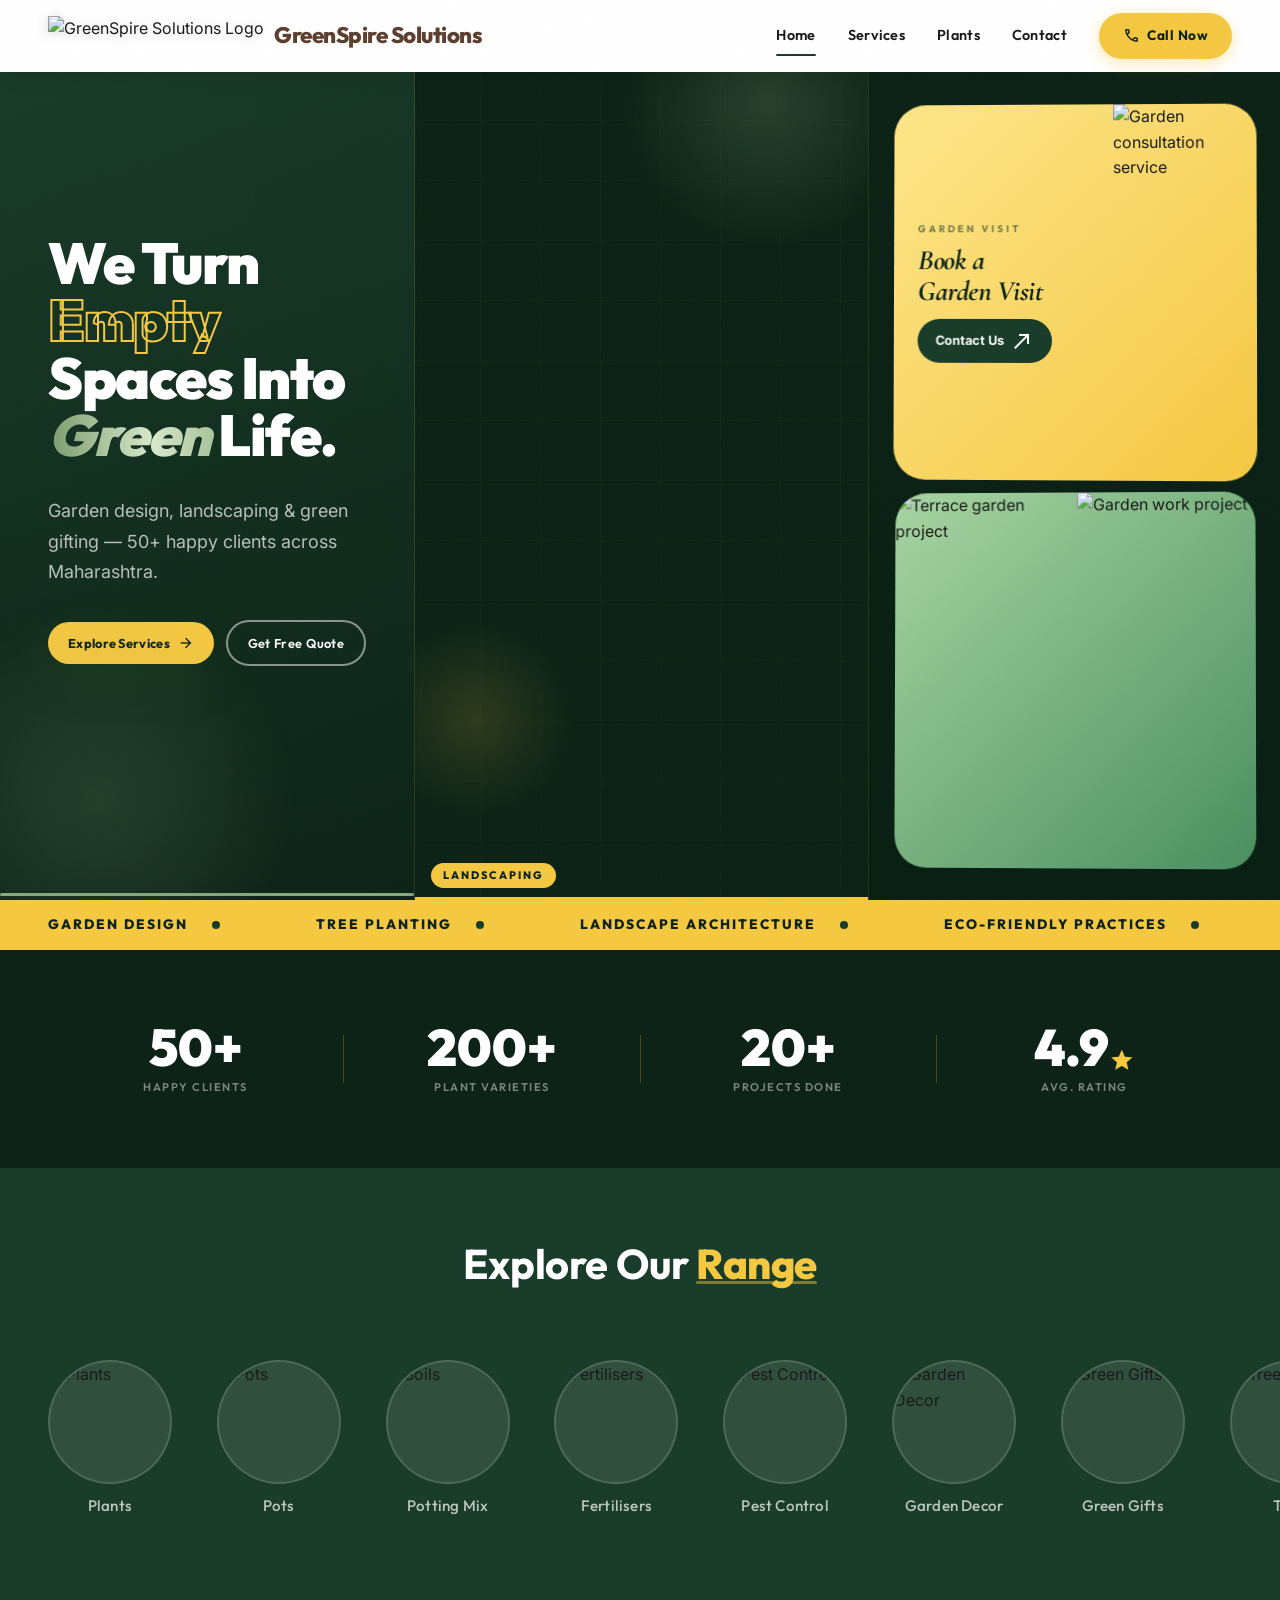
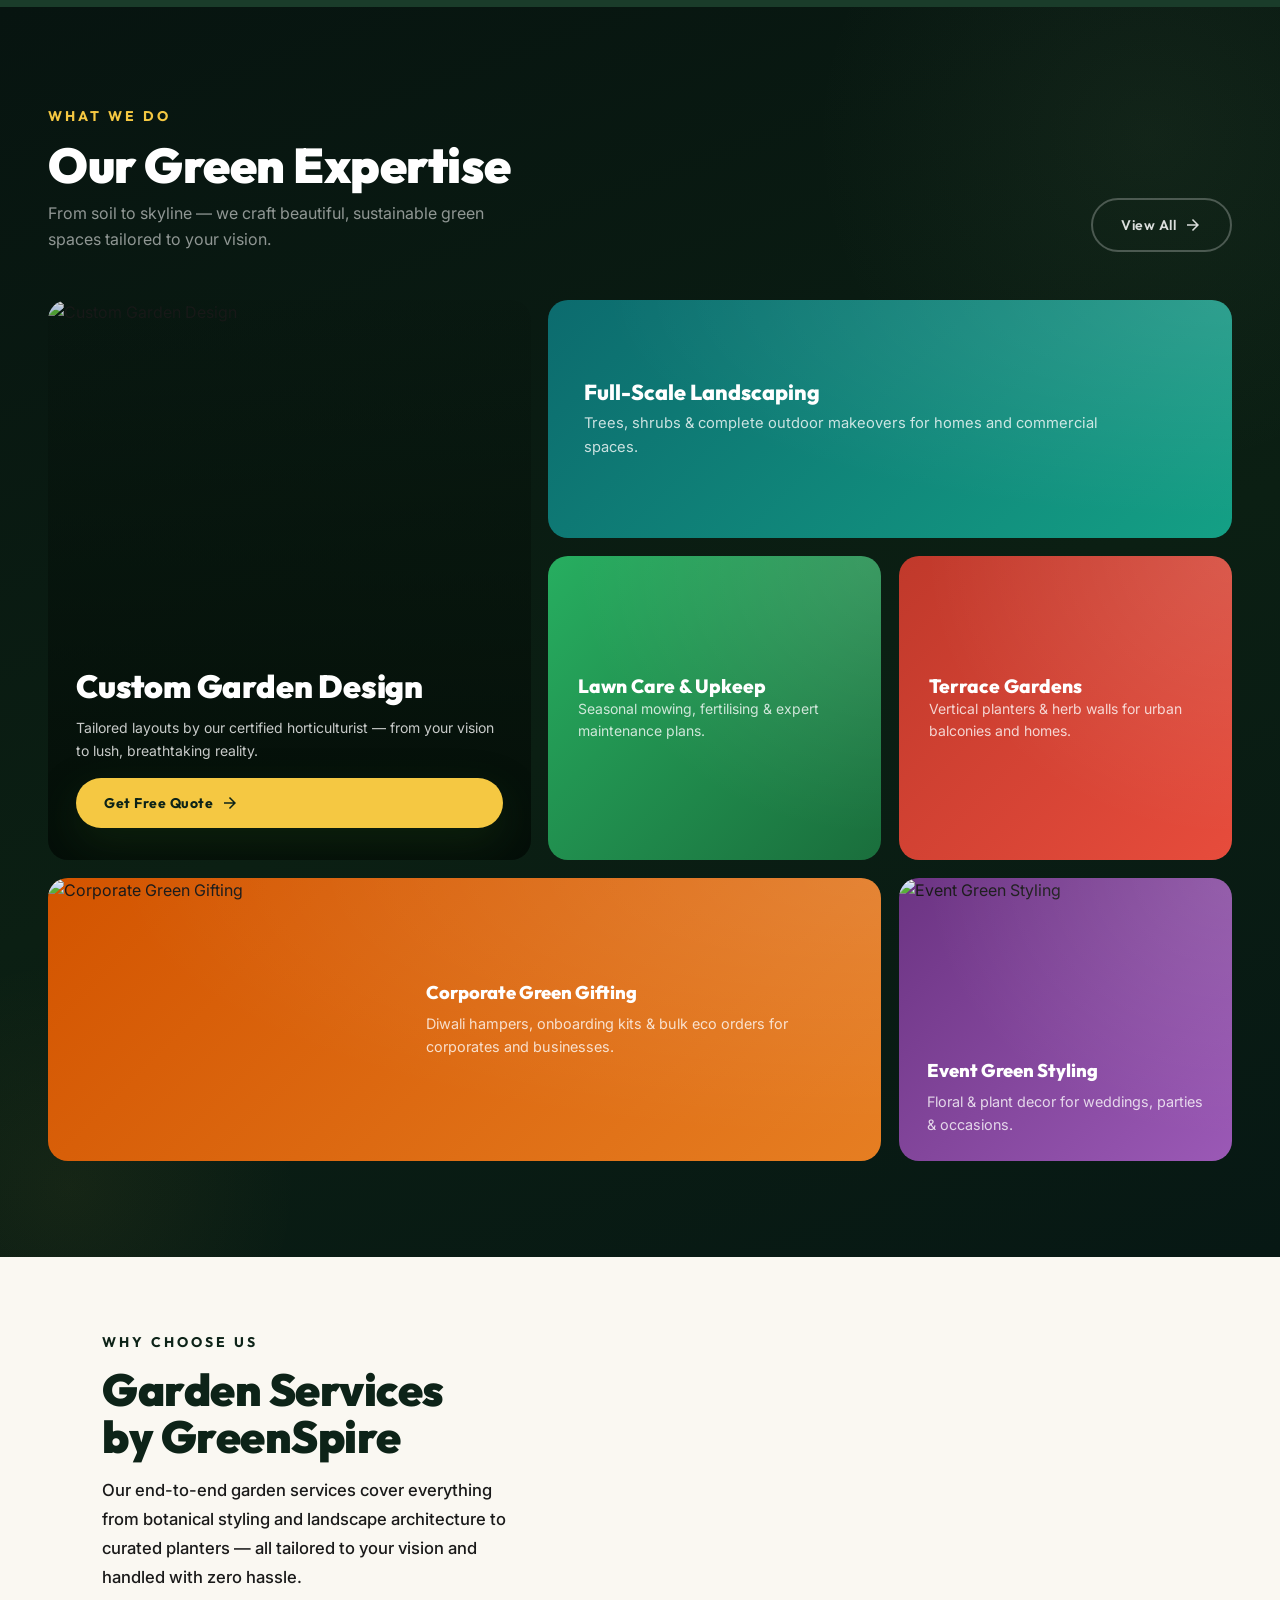
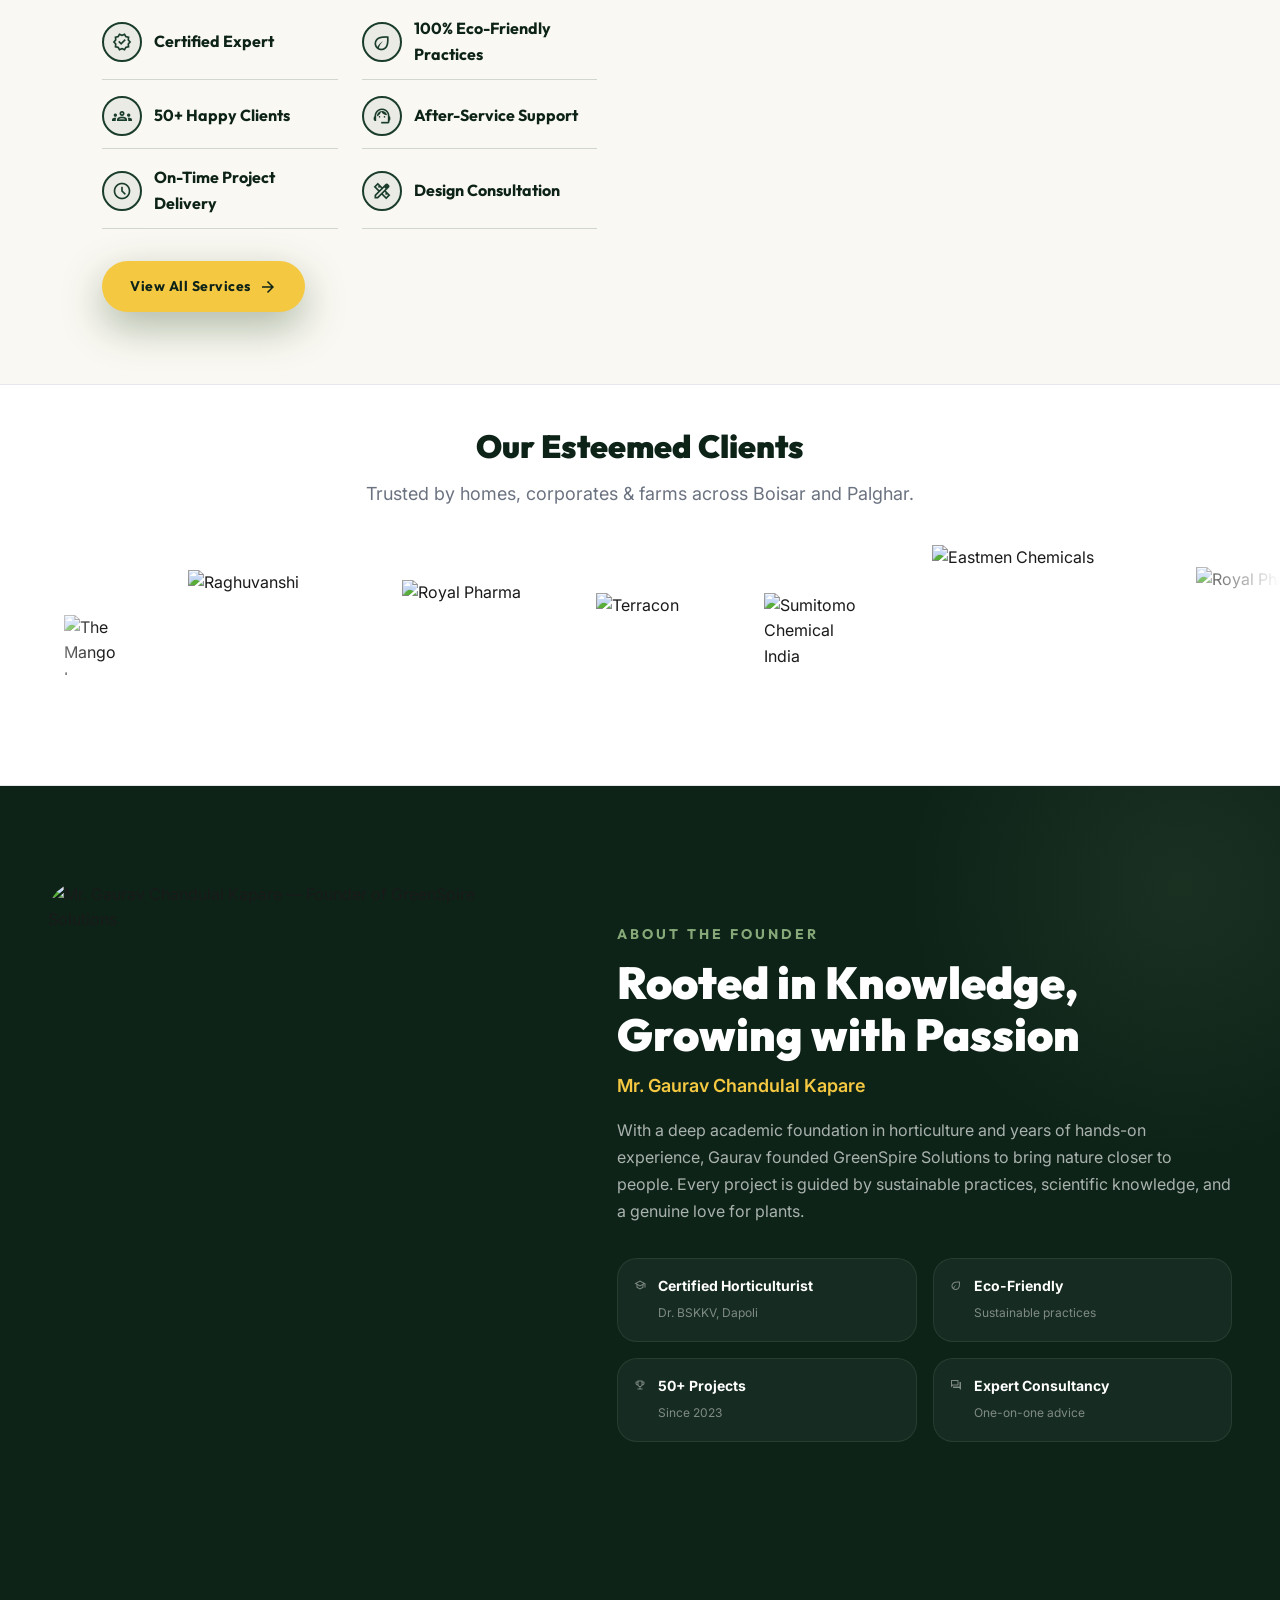
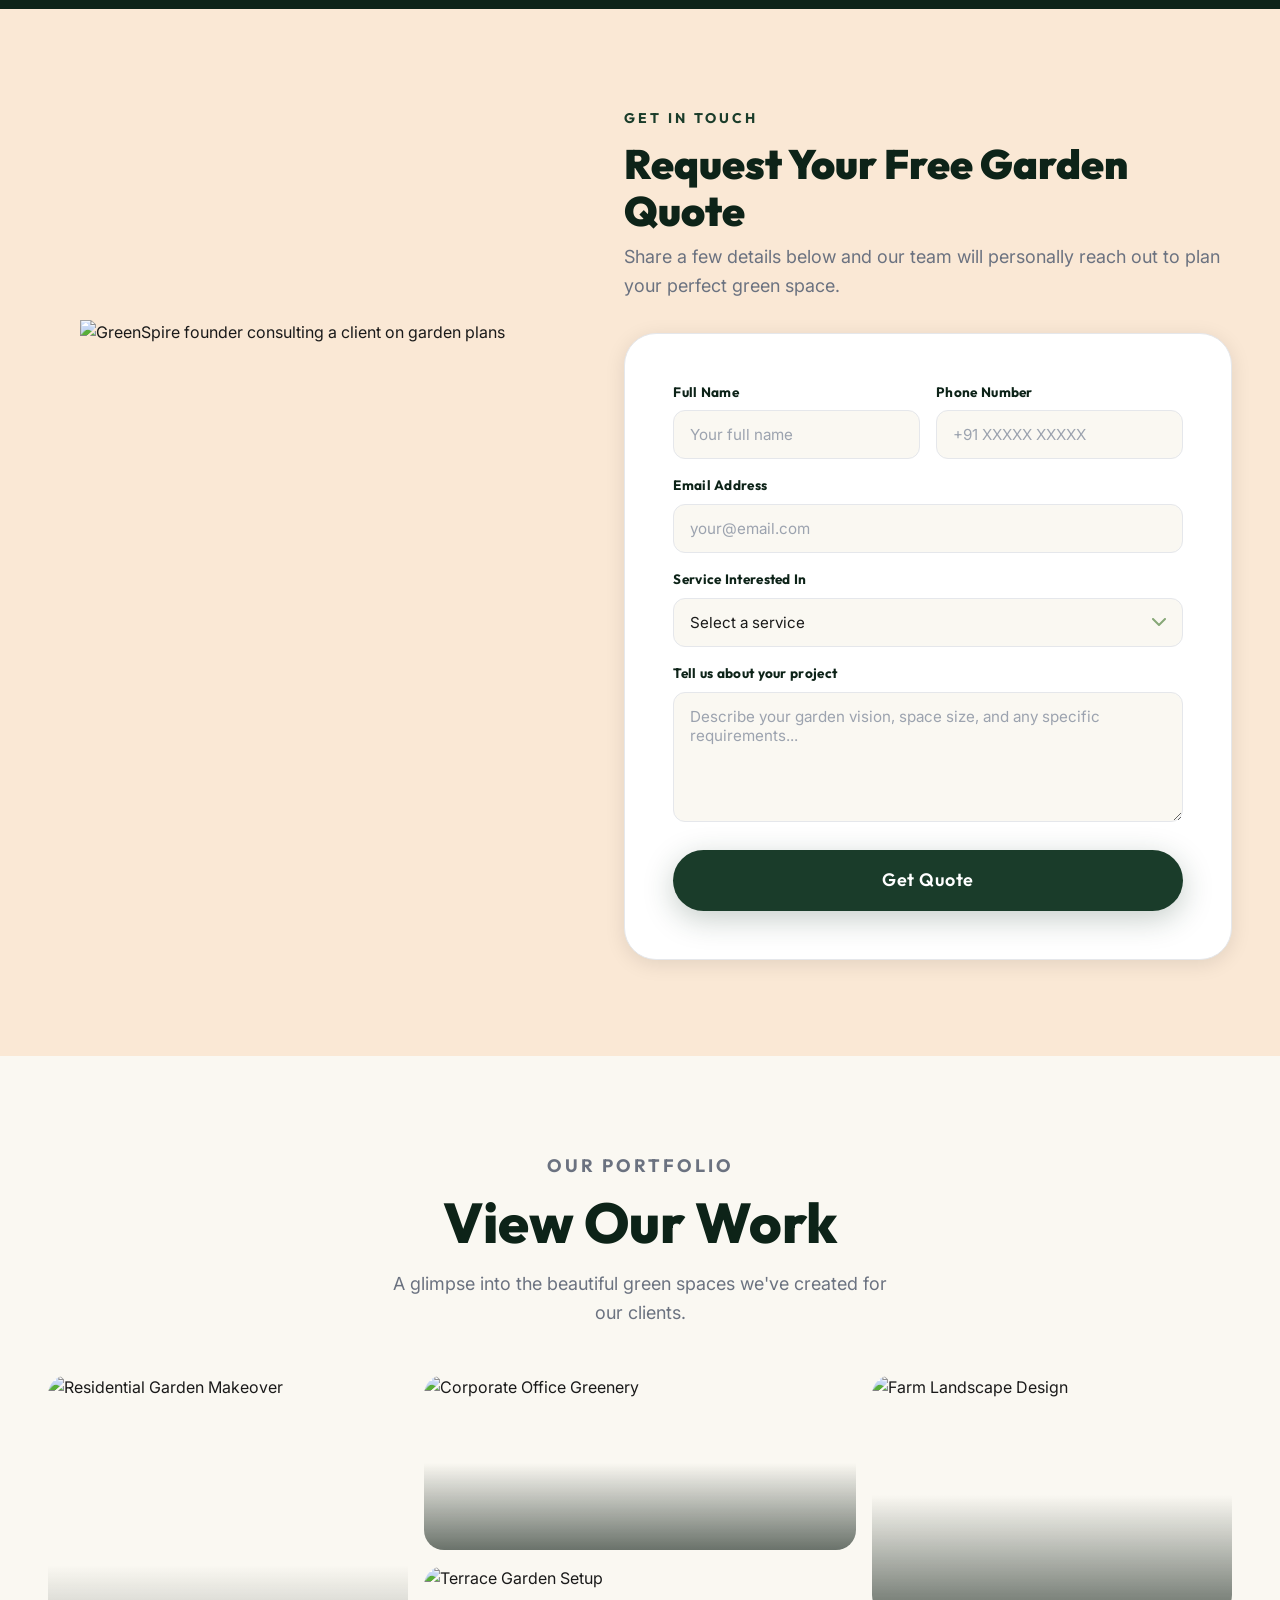
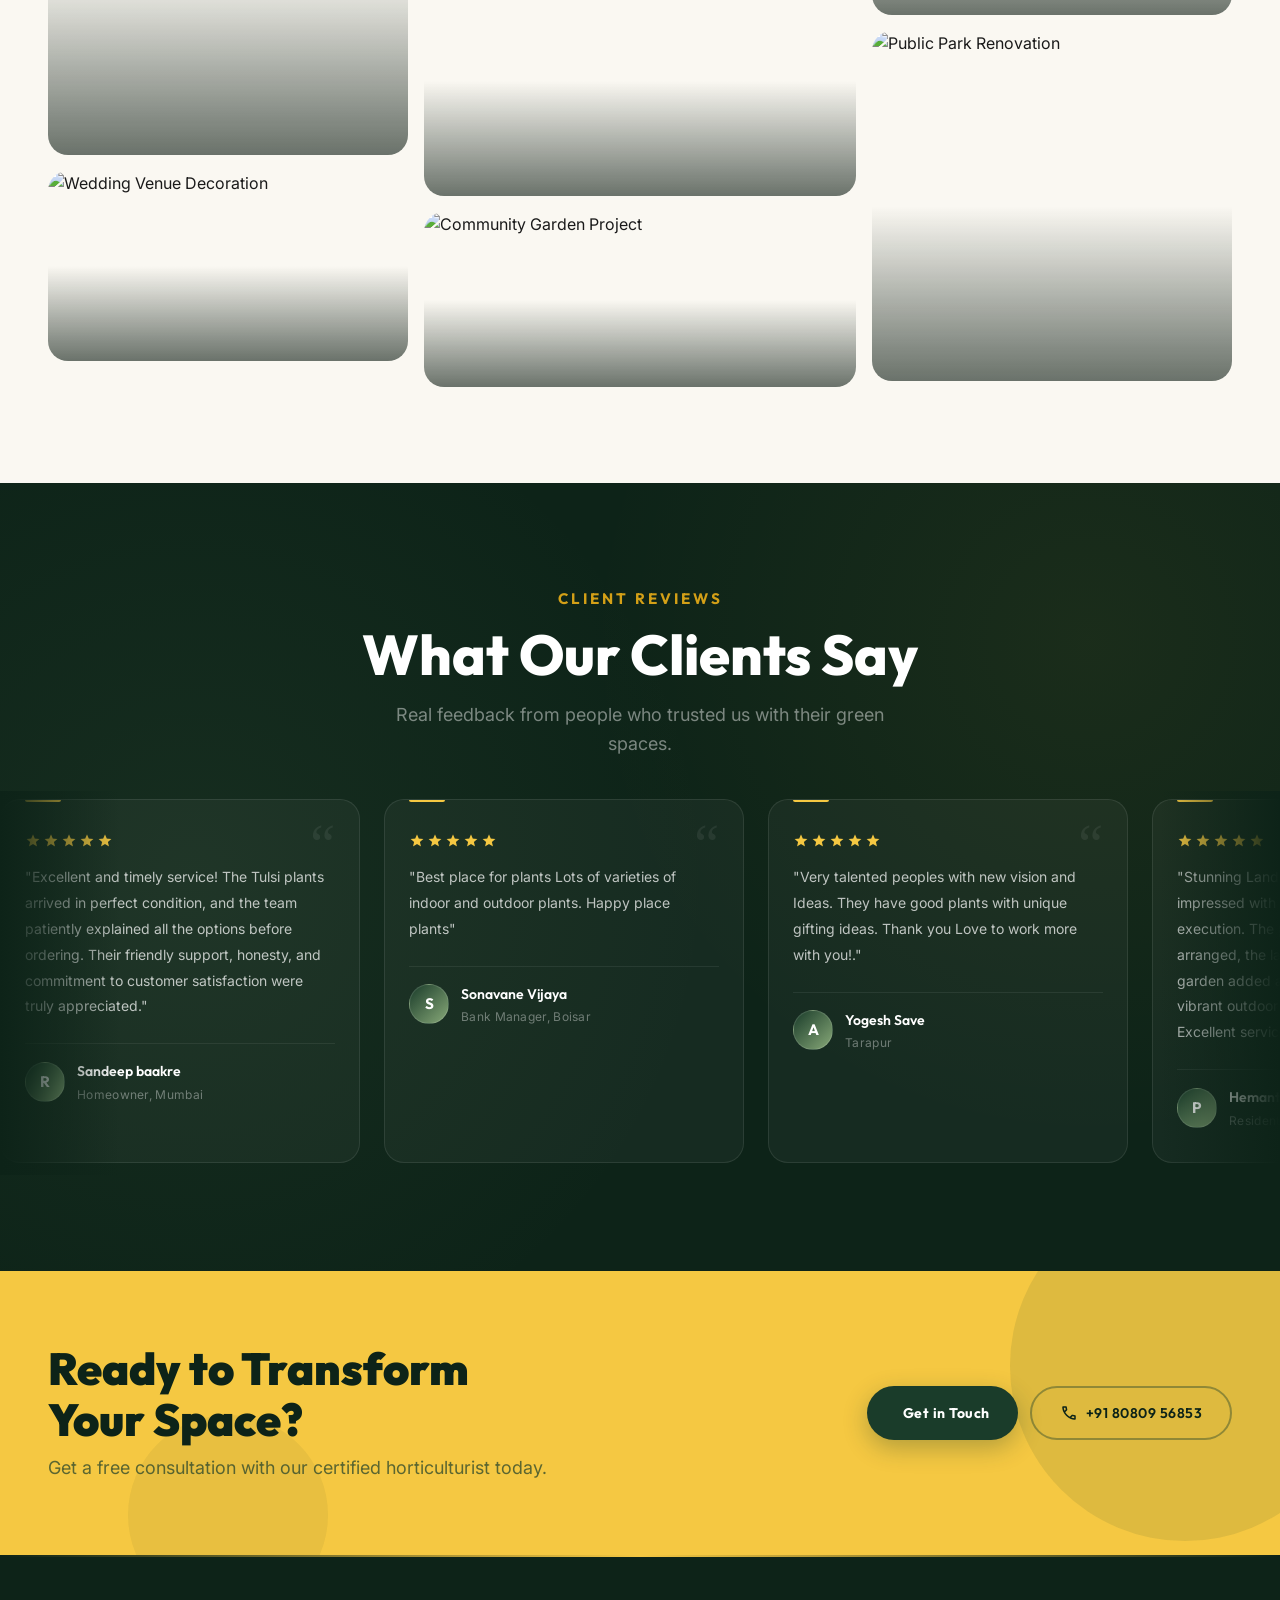
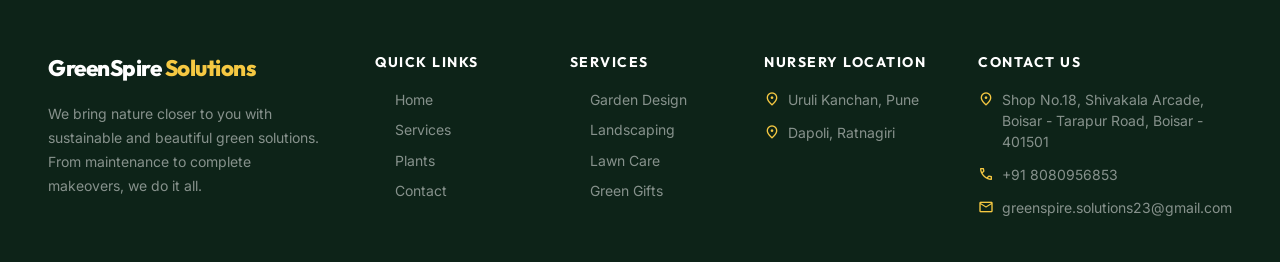
==== commit b2ebf434: "OK" ====
--- a/index.html
+++ b/index.html
@@ -37,8 +37,8 @@
        it was being faux-bolded by the browser instead. -->
   <link rel="preload" href="https://fonts.googleapis.com/css2?family=Cormorant+Garamond:ital,wght@0,400;0,700;1,400;1,600&family=Inter:wght@400;500;600;700&family=Outfit:wght@400;500;600;700;800;900&family=Unbounded:wght@900&display=swap" as="style" onload="this.onload=null;this.rel='stylesheet'">
   <noscript><link rel="stylesheet" href="https://fonts.googleapis.com/css2?family=Cormorant+Garamond:ital,wght@0,400;0,700;1,400;1,600&family=Inter:wght@400;500;600;700&family=Outfit:wght@400;500;600;700;800;900&family=Unbounded:wght@900&display=swap"></noscript>
-  <link rel="preload" href="https://fonts.googleapis.com/css2?family=Material+Symbols+Outlined:opsz,wght,FILL,GRAD@20..48,100..700,0..1,-50..200" as="style" onload="this.onload=null;this.rel='stylesheet'">
-  <noscript><link rel="stylesheet" href="https://fonts.googleapis.com/css2?family=Material+Symbols+Outlined:opsz,wght,FILL,GRAD@20..48,100..700,0..1,-50..200"></noscript>
+  <link rel="preload" href="https://fonts.googleapis.com/css2?family=Material+Symbols+Outlined:opsz,wght,FILL,GRAD@20..48,100..700,0..1,-50..200&display=swap" as="style" onload="this.onload=null;this.rel='stylesheet'">
+  <noscript><link rel="stylesheet" href="https://fonts.googleapis.com/css2?family=Material+Symbols+Outlined:opsz,wght,FILL,GRAD@20..48,100..700,0..1,-50..200&display=swap"></noscript>
 
 <link
 rel="preload"
@@ -48,24 +48,33 @@
 imagesrcset="
 https://ik.imagekit.io/greenspire/GreenSpire%20Solutions%20/home/hero1.3.avif?tr=w-480,q-65 480w,
 https://ik.imagekit.io/greenspire/GreenSpire%20Solutions%20/home/hero1.3.avif?tr=w-900,q-75 900w,
-https://ik.imagekit.io/greenspire/GreenSpire%20Solutions%20/home/hero1.3.avif?tr=w-1400,q-80 1400w,
-    https://ik.imagekit.io/greenspire/GreenSpire%20Solutions%20/home/hero1.3.avif?tr=w-2000,q-75 2000w"
+https://ik.imagekit.io/greenspire/GreenSpire%20Solutions%20/home/hero1.3.avif?tr=w-1400,q-80 1400w"
 
 imagesizes="(max-width:768px) 100vw,
-            (max-width:1200px) 100vh,
-            150vh"
+            (max-width:1200px) 60vw,
+            40vw"
 fetchpriority="high">
 
-  <!-- Styles — unminified, matches plants.html / services.html / contact.html.
-       Netlify serves these gzip/brotli-compressed anyway, so hand-minifying
-       gains almost nothing on the wire and was causing case-sensitive 404s
-       on Linux deploys. footer.css stays non-render-blocking since the
-       footer is never above the fold. -->
+  <!-- Styles — unminified source files, matches plants.html / services.html /
+       contact.html. global.css + header.css stay render-blocking since they're
+       small (~7.6KB combined) and needed immediately for correct nav/typography.
+
+       home.css (14KB) is the biggest render-blocker per PageSpeed, so it's loaded
+       async (preload+onload swap) with its hero-critical rules inlined below to
+       prevent a flash-of-unstyled hero while it streams in. footer.css stays
+       async too since the footer is never above the fold.
+
+       NOTE FOR MAINTENANCE: the <style> block below is a generated copy of the
+       HERO section (lines 1–671) of home.css, minified. If you edit hero styles
+       in home.css, regenerate this block too, or it will go stale. -->
   <link rel="stylesheet" href="style/global.css">
   <noscript><link rel="stylesheet" href="style/global.css"></noscript>
   <link rel="stylesheet" href="style/header.css">
   <noscript><link rel="stylesheet" href="style/header.css"></noscript>
-  <link rel="stylesheet" href="style/home.css">
+
+  <style id="hero-critical-css">.hero-editorial{position:relative;min-height:100vh;display:grid;grid-template-columns:1fr 1.1fr 1fr;background:var(--clr-forest-deep);overflow:hidden;}.hero-editorial::before{content:'';position:absolute;inset:-60px;background-image:linear-gradient(rgba(245,200,66,0.03) 1px,transparent 1px),linear-gradient(90deg,rgba(245,200,66,0.03) 1px,transparent 1px);background-size:60px 60px;will-change:transform;animation:gridDrift 20s linear infinite;z-index:0;}@keyframes gridDrift{from{transform:translate(0,0);}to{transform:translate(60px,60px);}}.hero-panel{position:relative;display:flex;align-items:center;z-index:1;}.hero-panel--dark{background:linear-gradient(160deg,var(--clr-forest) 0%,var(--clr-forest-deep) 100%);padding:var(--space-4xl) var(--space-2xl);flex-direction:column;align-items:flex-start;justify-content:center;border-right:1px solid rgba(245,200,66,0.12);min-height:100vh;}.hero-panel-inner{padding-top:calc(var(--nav-height) - 40px);width:100%;}.hero-panel--dark::after{content:'';position:absolute;bottom:-100px;left:-100px;width:400px;height:400px;border-radius:50%;background:radial-gradient(circle,rgba(135,168,120,0.18) 0%,transparent 70%);will-change:transform,opacity;animation:blobPulse 8s ease-in-out infinite;pointer-events:none;}@keyframes blobPulse{0%,100%{transform:scale(1);opacity:0.6;}50%{transform:scale(1.3);opacity:1;}}.hero-display-title{font-family:var(--ff-heading);font-size:clamp(2.4rem,4.5vw,5.5rem);font-weight:900;line-height:1.0;color:var(--clr-white);margin-bottom:var(--space-xl);letter-spacing:-1.5px;}.hero-display-title .title-outline{-webkit-text-stroke:2px var(--clr-amber);color:transparent;display:inline-block;animation:outlineGlow 3s ease-in-out infinite;}@keyframes outlineGlow{0%,100%{-webkit-text-stroke-color:var(--clr-amber);}50%{-webkit-text-stroke-color:rgba(245,200,66,0.5);}}.hero-display-title em{display:inline-block;padding-right:.12em;margin-right:-.12em;font-style:italic;font-weight:900;background:linear-gradient( 90deg,#7A9B6D,#D7E9CB,#87A878,#D7E9CB,#7A9B6D );background-size:250% 100%;background-position:0% center;-webkit-background-clip:text;background-clip:text;-webkit-text-fill-color:transparent;animation:shine 5s linear infinite;}@keyframes shine{from{background-position:0% center;}to{background-position:250% center;}}.hero-display-title em::after{content:'';position:absolute;bottom:4px;left:0;width:100%;height:3px;background:var(--clr-sage);border-radius:2px;transform-origin:left;will-change:transform;animation:underlineGrow 1s 0.8s both;}@keyframes underlineGrow{from{transform:scaleX(0);}to{transform:scaleX(1);}}.hero-desc-v2{font-size:var(--fs-md);color:rgba(255,255,255,0.7);line-height:1.7;margin-bottom:var(--space-xl);max-width:380px;}.hero-ctas-v2{display:flex;gap:var(--space-sm);flex-wrap:nowrap;margin-bottom:var(--space-xl);align-items:center;}.btn--sm{padding:11px 20px;font-size:0.8rem;letter-spacing:0.3px;}.btn--sm .material-symbols-outlined{font-size:16px;}.hero-panel--center{position:relative;overflow:hidden;padding:0;}.hero-slideshow{position:absolute;inset:0;}.hero-slide{position:absolute;inset:0;opacity:0;transition:opacity 0.9s cubic-bezier(0.4,0,0.2,1);}.hero-slide--active{opacity:1;z-index:1;}.hero-slide img{width:100%;height:100%;object-fit:cover;transform:scale(1.06);transition:transform 4s ease;}.hero-slide--active img{transform:scale(1);}.hero-slide::before{content:'';position:absolute;inset:0;background:linear-gradient( to bottom,rgba(13,35,24,0.12) 0%,transparent 40%,rgba(13,35,24,0.40) 100% );z-index:1;}.slide-caption{position:absolute;bottom:0.75rem;left:1rem;z-index:2;display:flex;flex-direction:column;gap:6px;}.slide-tag{display:inline-block;padding:4px 12px;background:var(--clr-amber);color:var(--clr-forest-deep);border-radius:var(--radius-pill);font-family:var(--ff-heading);font-size:0.68rem;font-weight:800;letter-spacing:2px;text-transform:uppercase;width:fit-content;}.slide-progress{position:absolute;bottom:0;left:0;right:0;height:3px;background:rgba(255,255,255,0.1);z-index:3;}.slide-progress-bar{height:100%;background:var(--clr-amber);width:0;transition:width 0.1s linear;}.hero-blob-1,.hero-blob-2{position:absolute;border-radius:50%;pointer-events:none;z-index:0;will-change:transform;}.hero-blob-1{width:300px;height:300px;background:radial-gradient(circle,rgba(135,168,120,0.25) 0%,transparent 70%);top:-50px;right:-50px;animation:blob1Drift 12s ease-in-out infinite;}.hero-blob-2{width:200px;height:200px;background:radial-gradient(circle,rgba(245,200,66,0.20) 0%,transparent 70%);bottom:80px;left:-40px;animation:blob2Drift 10s ease-in-out infinite reverse;}@keyframes blob1Drift{0%,100%{transform:translate(0,0) scale(1);}33%{transform:translate(20px,-30px) scale(1.1);}66%{transform:translate(-15px,20px) scale(0.9);}}@keyframes blob2Drift{0%,100%{transform:translate(0,0);}50%{transform:translate(25px,-20px);}}.hero-panel--right{display:flex;flex-direction:column;gap:var(--space-sm);padding:calc(var(--nav-height) + var(--space-xl)) var(--space-lg) var(--space-xl);background:linear-gradient(180deg,var(--clr-forest-deep) 0%,#0A1F14 100%);border-left:1px solid rgba(245,200,66,0.10);min-height:100vh;}.hero-right-card{border-radius:var(--radius-xl);overflow:hidden;flex:1;display:flex;position:relative;transition:transform 0.35s cubic-bezier(0.22,1,0.36,1),box-shadow 0.35s ease;transform:perspective(900px) rotateY(-1.5deg) rotateX(0.8deg);will-change:transform;}.hero-right-card:hover{box-shadow:0 28px 60px rgba(0,0,0,0.14);}.hero-right-card--amber{background:linear-gradient(135deg,var(--clr-amber-light) 0%,var(--clr-amber) 100%);flex-direction:row;align-items:stretch;min-height:200px;}.hero-right-card--mint{background:linear-gradient(135deg,#A8D5A2 0%,#4A8F5F 100%);flex-direction:row;min-height:160px;gap:4px;}.right-card-body{flex:1.2;padding:var(--space-xl) var(--space-lg);display:flex;flex-direction:column;justify-content:center;gap:var(--space-sm);}.right-card-body::before{content:'Garden Visit';display:block;font-family:var(--ff-heading);font-size:0.62rem;font-weight:700;letter-spacing:3px;text-transform:uppercase;color:var(--clr-forest);opacity:0.6;margin-bottom:-0.2rem;}.right-card-body h3,.right-card-body h2{font-family:var(--ff-display);font-size:clamp(1.5rem,2.2vw,2.2rem);font-weight:700;font-style:italic;color:var(--clr-forest-deep);line-height:1.1;letter-spacing:-0.5px;}.right-card-btn{display:inline-flex;align-items:center;gap:6px;background:var(--clr-forest);color:var(--clr-white);padding:10px 18px;border-radius:var(--radius-pill);font-size:0.8rem;font-weight:700;width:fit-content;transition:all var(--transition-bounce);}.right-card-btn:hover{background:var(--clr-forest-deep);transform:scale(1.05);}.right-card-media{flex:1;overflow:hidden;}.right-card-media img{width:100%;height:100%;object-fit:cover;transition:transform 0.5s ease;}@media (min-width:768px) and (max-width:1180px){.hero-editorial{display:grid;grid-template-columns:1fr 1.1fr;grid-template-rows:auto auto;min-height:100vh;height:auto;}.hero-panel--dark{grid-column:1 / 2;grid-row:1 / 2;min-height:65vh;padding:calc(var(--nav-height) + var(--space-2xl)) var(--space-xl) var(--space-2xl);border-right:1px solid rgba(245,200,66,0.12);border-bottom:none;align-items:flex-start;text-align:left;}.hero-panel-inner{padding-top:0;width:100%;}.hero-desc-v2{margin-inline:0;max-width:320px;}.hero-ctas-v2{justify-content:flex-start;}.hero-panel--center{grid-column:2 / 3;grid-row:1 / 2;min-height:65vh;}.hero-panel--right{grid-column:1 / -1;grid-row:2 / 3;display:flex !important;flex-direction:row !important;gap:var(--space-md);padding:var(--space-lg) var(--space-xl);min-height:auto;border-left:none;border-top:1px solid rgba(245,200,66,0.10);height:auto;overflow:visible;}.hero-right-card{flex:1;min-height:150px !important;max-height:175px !important;}.hero-right-card--amber,.hero-right-card--mint{min-height:150px !important;flex-direction:row;}.hero-panel--right .right-card-body::before{display:none;}.hero-panel--right .right-card-body h3,.hero-panel--right .right-card-body h2{font-family:var(--ff-display);font-style:italic;font-size:1.15rem;line-height:1.1;letter-spacing:-0.3px;}.hero-panel--right .right-card-btn{padding:7px 14px;font-size:0.72rem;gap:4px;}.hero-panel--right .right-card-btn .material-symbols-outlined{font-size:14px !important;}.hero-panel--right .right-card-body{padding:var(--space-sm) var(--space-md);gap:var(--space-xs);justify-content:center;}}@media (max-width:767px){.hero-editorial{display:flex;flex-direction:column;height:auto;min-height:100svh;overflow:visible;}.hero-panel--dark{min-height:unset;height:calc(100svh * 2 / 3);padding:calc(var(--nav-height) + var(--space-lg)) 1.25rem var(--space-xl);justify-content:center;align-items:center;text-align:center;border-right:none;border-bottom:1px solid rgba(245,200,66,0.12);flex-shrink:0;}.hero-panel-inner{padding-top:0;width:100%;display:flex;flex-direction:column;align-items:center;justify-content:center;gap:0;}.hero-display-title{font-size:clamp(2rem,9.5vw,3rem);line-height:1.12;letter-spacing:-0.5px;margin-bottom:0.85rem;}.hero-desc-v2{font-size:0.9rem;line-height:1.6;margin-bottom:1.25rem;margin-inline:auto;opacity:0.85;max-width:320px;}.hero-ctas-v2{justify-content:center;margin-bottom:0;gap:0.75rem;flex-wrap:nowrap;}.hero-panel--dark .btn--sm{padding:12px 20px;font-size:0.82rem;}.hero-panel--dark .btn--sm .material-symbols-outlined{font-size:16px;}#heroQuoteCta{padding:11px 16px !important;font-size:0.8rem !important;border-width:1.5px !important;}.hero-panel--center{position:relative;overflow:hidden;flex-shrink:0;width:100%;height:calc(100svh / 3);min-height:unset;max-height:unset;}.slide-caption{bottom:2.5rem;left:0.875rem;z-index:10;}.slide-tag{font-size:0.62rem;padding:4px 10px;letter-spacing:1.5px;}.hero-panel--right{display:flex !important;flex-direction:column !important;gap:0 !important;padding:0.75rem !important;min-height:unset !important;height:auto !important;border-left:none !important;border-top:1px solid rgba(245,200,66,0.10);overflow:visible !important;flex-shrink:0;}.hero-right-card--mint{display:none !important;}.hero-right-card--amber{flex-direction:row !important;min-height:120px !important;max-height:140px !important;height:120px !important;border-radius:14px !important;width:100% !important;overflow:hidden;}.hero-right-card--amber .right-card-body{flex:1.3;padding:0.75rem 1rem;display:flex;flex-direction:column;justify-content:center;align-items:flex-start;gap:0.5rem;}.hero-right-card--amber .right-card-body::before{display:none;}.hero-right-card--amber .right-card-body h3,.hero-right-card--amber .right-card-body h2{font-family:var(--ff-display);font-style:italic;font-size:1.1rem;line-height:1.1;letter-spacing:-0.3px;margin:0;}.hero-right-card--amber .right-card-btn{padding:7px 14px;font-size:0.72rem;gap:3px;}.hero-right-card--amber .right-card-btn .material-symbols-outlined{font-size:13px !important;}.hero-right-card--amber .right-card-media{display:block !important;flex:1;overflow:hidden;border-radius:0 14px 14px 0;}.hero-right-card--amber .right-card-media img{width:100%;height:100%;object-fit:cover;}}@media (max-width:480px){.hero-display-title{font-size:clamp(1.85rem,8.5vw,2.6rem);}.hero-desc-v2{font-size:0.82rem;margin-bottom:1rem;}.hero-panel--dark{padding-inline:1rem;padding-bottom:var(--space-lg);}}</style>
+
+  <link rel="preload" href="style/home.css" as="style" onload="this.onload=null;this.rel='stylesheet'">
   <noscript><link rel="stylesheet" href="style/home.css"></noscript>
   <link rel="preload" href="style/footer.css" as="style" onload="this.onload=null;this.rel='stylesheet'">
   <noscript><link rel="stylesheet" href="style/footer.css"></noscript>
@@ -151,13 +160,12 @@
   srcset="
     https://ik.imagekit.io/greenspire/GreenSpire%20Solutions%20/home/hero1.3.avif?tr=w-480,q-65 480w,
     https://ik.imagekit.io/greenspire/GreenSpire%20Solutions%20/home/hero1.3.avif?tr=w-900,q-75 900w,
-    https://ik.imagekit.io/greenspire/GreenSpire%20Solutions%20/home/hero1.3.avif?tr=w-1400,q-80 1400w,
-    https://ik.imagekit.io/greenspire/GreenSpire%20Solutions%20/home/hero1.3.avif?tr=w-2000,q-75 2000w"
+    https://ik.imagekit.io/greenspire/GreenSpire%20Solutions%20/home/hero1.3.avif?tr=w-1400,q-80 1400w"
 
   sizes="
 (max-width:767px) 100vw,
-(max-width:1180px) 100vh,
-150vh"
+(max-width:1180px) 50vw,
+36vw"
 
   fetchpriority="high"
   width="1200"
@@ -180,14 +188,13 @@
 data-srcset="
 https://ik.imagekit.io/greenspire/GreenSpire%20Solutions%20/home/Hero1.1.avif?tr=w-480,q-65 480w,
 https://ik.imagekit.io/greenspire/GreenSpire%20Solutions%20/home/Hero1.1.avif?tr=w-900,q-75 900w,
-https://ik.imagekit.io/greenspire/GreenSpire%20Solutions%20/home/Hero1.1.avif?tr=w-1400,q-80 1400w,
-    https://ik.imagekit.io/greenspire/GreenSpire%20Solutions%20/home/Hero1.1.avif?tr=w-2000,q-75 2000w"
+https://ik.imagekit.io/greenspire/GreenSpire%20Solutions%20/home/Hero1.1.avif?tr=w-1400,q-80 1400w"
         
 
 sizes="
 (max-width:767px) 100vw,
-(max-width:1180px) 100vh,
-150vh"
+(max-width:1180px) 50vw,
+36vw"
 
         loading="lazy"
         width="1200"
@@ -206,14 +213,13 @@
         data-srcset="
           https://ik.imagekit.io/greenspire/GreenSpire%20Solutions%20/home/hero1.2.avif?tr=w-480,q-65 480w,
           https://ik.imagekit.io/greenspire/GreenSpire%20Solutions%20/home/hero1.2.avif?tr=w-900,q-75 900w,
-          https://ik.imagekit.io/greenspire/GreenSpire%20Solutions%20/home/hero1.2.avif?tr=w-1400,q-80 1400w,
-    https://ik.imagekit.io/greenspire/GreenSpire%20Solutions%20/home/hero1.2.avif?tr=w-2000,q-75 2000w"
+          https://ik.imagekit.io/greenspire/GreenSpire%20Solutions%20/home/hero1.2.avif?tr=w-1400,q-80 1400w"
         
 
           sizes="
 (max-width:767px) 100vw,
-(max-width:1180px) 100vh,
-150vh"
+(max-width:1180px) 50vw,
+36vw"
 
         loading="lazy"
         width="1200"
